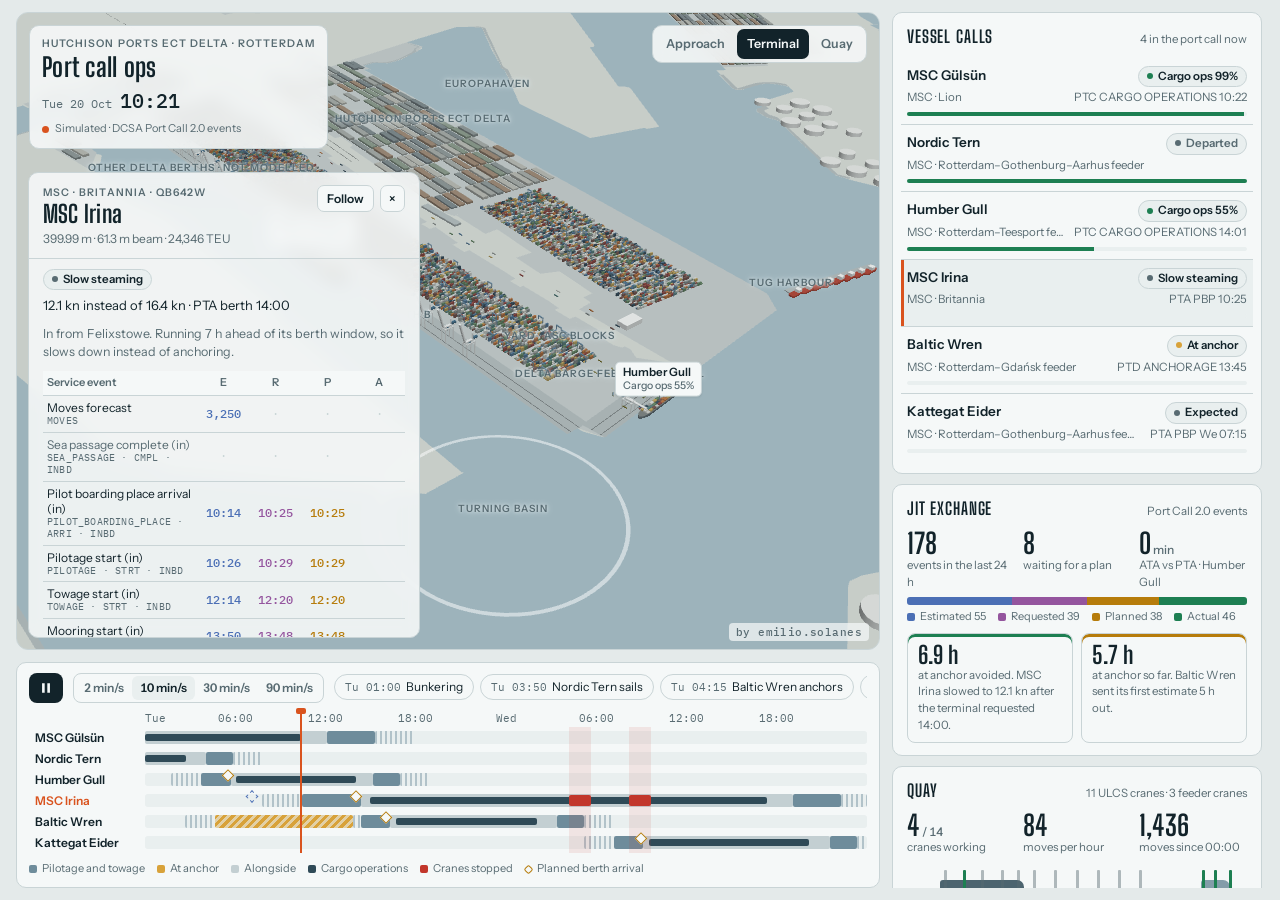
==== index.html @ 38e30b76 "Add built page, README, license and build script" ====
<!doctype html>
<html lang="en">
<head>
<meta charset="utf-8">
<meta name="viewport" content="width=device-width, initial-scale=1, viewport-fit=cover">
<title>ECT Delta Port Calls</title>
<meta name="claude:viewport-fit-sides" content="cover">
<meta name="author" content="Emilio Solanes">
<meta name="description" content="Discrete event simulation of vessel calls at Hutchison Ports ECT Delta, Rotterdam, with every port call service exchanged as DCSA Port Call 2.0 events (Estimated, Requested, Planned, Actual).">
<link rel="preconnect" href="https://fonts.googleapis.com">
<link rel="preconnect" href="https://fonts.gstatic.com" crossorigin>
<link rel="stylesheet" href="https://fonts.googleapis.com/css2?family=Big+Shoulders+Display:wght@600;700&family=IBM+Plex+Mono:wght@400;500;600&family=Instrument+Sans:wght@400;500;600&display=swap">
<style>
/* Layout: full-height ops floor. 3D stage left, live panels right, port call timeline under the stage. Phone: stage, timeline, panels stacked. */
:root {
  --bg: #E4EAEA;
  --panel: #F5F8F8;
  --panel-2: #E9EFEF;
  --ink: #12232A;
  --muted: #586B72;
  --line: #C9D4D6;
  --accent: #D9531E;
  --e: #4B6FB5;
  --r: #94559E;
  --p: #B67C0B;
  --a: #1D7F52;
  --good: #1D7F52;
  --warn: #B67C0B;
  --crit: #C2362B;
  --sky: #D6E1E4;
  --sea: #A7BEC7;
  --sea-deep: #94AEB9;
  --land: #D4DAD5;
  --pave: #C3CBCB;
  --quay: #B2BCBD;
  --crane: #E8ECEC;
  --crane-acc: #46708A;
  --g-naut: #6E8C9B;
  --g-berth: #C3CFD2;
  --g-cargo: #2F4A57;
  --g-anch: #D8A23A;
  --font-display: 'Big Shoulders Display', 'Arial Narrow', 'Roboto Condensed', sans-serif;
  --font-body: 'Instrument Sans', system-ui, -apple-system, 'Segoe UI', sans-serif;
  --font-mono: 'IBM Plex Mono', ui-monospace, 'SFMono-Regular', Menlo, monospace;
}
@media (prefers-color-scheme: dark) {
  :root:not([data-theme="light"]) {
    --bg: #0B1317; --panel: #111C22; --panel-2: #172530; --ink: #DEE8EB; --muted: #8DA1A9; --line: #233540;
    --accent: #FF7A48; --e: #7E9FE2; --r: #C88CD6; --p: #E3AE47; --a: #4CC189; --good: #4CC189; --warn: #E3AE47; --crit: #F2625A;
    --sky: #0E1A20; --sea: #142A34; --sea-deep: #10232C; --land: #1F2D35; --pave: #283841; --quay: #31424B;
    --crane: #A9B4B8; --crane-acc: #5D8BA6; --g-naut: #5F7F8F; --g-berth: #2B3D47; --g-cargo: #A9C3CE; --g-anch: #D8A23A;
    color-scheme: dark;
  }
}
:root[data-theme="dark"] {
  --bg: #0B1317; --panel: #111C22; --panel-2: #172530; --ink: #DEE8EB; --muted: #8DA1A9; --line: #233540;
  --accent: #FF7A48; --e: #7E9FE2; --r: #C88CD6; --p: #E3AE47; --a: #4CC189; --good: #4CC189; --warn: #E3AE47; --crit: #F2625A;
  --sky: #0E1A20; --sea: #142A34; --sea-deep: #10232C; --land: #1F2D35; --pave: #283841; --quay: #31424B;
  --crane: #A9B4B8; --crane-acc: #5D8BA6; --g-naut: #5F7F8F; --g-berth: #2B3D47; --g-cargo: #A9C3CE; --g-anch: #D8A23A;
  color-scheme: dark;
}

* { box-sizing: border-box; }
[hidden] { display: none !important; }
html, body { height: 100%; }
body {
  margin: 0; background: var(--bg); color: var(--ink);
  font-family: var(--font-body); font-size: 14px; line-height: 1.45;
  padding-block: 12px;
  padding-left: max(16px, env(safe-area-inset-left, 0px));
  padding-right: max(16px, env(safe-area-inset-right, 0px));
  -webkit-font-smoothing: antialiased;
}
button { font: inherit; color: inherit; }
:focus-visible { outline: 2px solid var(--accent); outline-offset: 2px; }

#app {
  height: 100%;
  display: grid;
  grid-template-columns: minmax(0, 1fr) 372px;
  grid-template-rows: minmax(0, 1fr) auto;
  gap: 12px;
}
#stage { grid-column: 1; grid-row: 1; position: relative; border-radius: 12px; overflow: hidden; background: var(--sky); min-height: 0; border: 1px solid var(--line); touch-action: none; }
#gl { position: absolute; inset: 0; width: 100%; height: 100%; display: block; }
#labels { position: absolute; inset: 0; pointer-events: none; overflow: hidden; }
#credit { position: absolute; right: 10px; bottom: 8px; z-index: 2; pointer-events: none; font: 500 10.5px/1 var(--font-mono); letter-spacing: .04em; color: var(--muted); background: color-mix(in srgb, var(--panel) 72%, transparent); padding: 4px 7px; border-radius: 4px; }
#side { grid-column: 2; grid-row: 1 / span 2; overflow-y: auto; display: flex; flex-direction: column; gap: 10px; min-height: 0; padding-right: 2px; }
#bottom { grid-column: 1; grid-row: 2; min-width: 0; }

/* ---------- overlays on the stage */
.hud {
  position: absolute; z-index: 3;
  background: color-mix(in srgb, var(--panel) 90%, transparent);
  -webkit-backdrop-filter: blur(8px); backdrop-filter: blur(8px);
  border: 1px solid var(--line); border-radius: 10px;
}
#brand { top: 12px; left: 12px; padding: 10px 12px 10px; max-width: calc(100% - 24px); }
.eyebrow { font-size: 10.5px; letter-spacing: .1em; text-transform: uppercase; color: var(--muted); font-weight: 600; }
#brand h1 { font-family: var(--font-display); font-weight: 700; font-size: 26px; line-height: 1; margin: 3px 0 6px; letter-spacing: .01em; text-wrap: balance; }
#clock { display: flex; align-items: baseline; gap: 8px; font-family: var(--font-mono); font-variant-numeric: tabular-nums; }
#clock .d { font-size: 12px; color: var(--muted); }
#clock .t { font-size: 20px; font-weight: 500; }
.tag { display: inline-flex; align-items: center; gap: 6px; margin-top: 6px; font-size: 11px; color: var(--muted); }
.tag i { width: 7px; height: 7px; border-radius: 50%; background: var(--accent); display: inline-block; }

#views { top: 12px; right: 12px; display: flex; padding: 3px; gap: 2px; }
#views button { border: 0; background: transparent; padding: 6px 10px; border-radius: 7px; font-size: 12.5px; font-weight: 600; cursor: pointer; color: var(--muted); }
#views button[aria-pressed="true"] { background: var(--ink); color: var(--panel); }
#views button:hover:not([aria-pressed="true"]) { color: var(--ink); }

#card { grid-column: 1; grid-row: 1; align-self: end; justify-self: start; position: relative; margin: 0 0 12px 12px; z-index: 4; width: 392px; max-height: calc(100% - 172px); display: flex; flex-direction: column; overflow: hidden; }
#card[hidden] { display: none !important; }
.card-head { padding: 12px 14px 10px; border-bottom: 1px solid var(--line); display: grid; grid-template-columns: 1fr auto; gap: 4px 10px; align-items: start; }
.card-head h2 { font-family: var(--font-display); font-weight: 700; font-size: 24px; line-height: 1; margin: 2px 0 0; letter-spacing: .01em; }
.card-head .sub { grid-column: 1 / -1; font-size: 12px; color: var(--muted); }
.card-head .acts { display: flex; gap: 6px; }
.btn { border: 1px solid var(--line); background: var(--panel); border-radius: 7px; padding: 4px 9px; font-size: 12px; font-weight: 600; cursor: pointer; }
.btn:hover { border-color: var(--muted); }
.btn[aria-pressed="true"] { background: var(--ink); color: var(--panel); border-color: var(--ink); }
.btn.icon { padding: 4px 8px; }
.card-body { overflow-y: auto; padding: 10px 14px 12px; display: flex; flex-direction: column; gap: 10px; }
.status-line { display: flex; flex-wrap: wrap; align-items: center; gap: 6px 8px; font-size: 13px; }
.kv { display: grid; grid-template-columns: auto 1fr; gap: 3px 12px; font-size: 12.5px; }
.kv dt { color: var(--muted); }
.kv dd { margin: 0; font-variant-numeric: tabular-nums; }
.story { font-size: 12.5px; color: var(--muted); margin: 0; }

/* ---------- labels in the scene */
.lbl { position: absolute; left: 0; top: 0; white-space: nowrap; will-change: transform; }
.lbl.vessel { pointer-events: auto; cursor: pointer; background: var(--panel); border: 1px solid var(--line); border-radius: 5px; padding: 2px 7px 3px; font-size: 11.5px; font-weight: 600; line-height: 1.25; box-shadow: 0 1px 2px rgb(0 0 0 / .08); }
.lbl.vessel small { display: block; font-weight: 500; font-size: 10.5px; color: var(--muted); }
.lbl.vessel.sel { border-color: var(--accent); box-shadow: 0 0 0 1px var(--accent); }
.lbl.vessel::after { content: ""; position: absolute; left: 50%; bottom: -5px; width: 1px; height: 5px; background: var(--muted); }
.lbl.place { font-size: 10px; letter-spacing: .1em; text-transform: uppercase; font-weight: 600; color: var(--muted); text-shadow: 0 0 3px var(--sky), 0 0 6px var(--sky); }
.lbl.craft { font-size: 10.5px; font-weight: 600; color: var(--ink); text-shadow: 0 0 3px var(--sky), 0 0 6px var(--sky); }

/* ---------- panels */
.panel { background: var(--panel); border: 1px solid var(--line); border-radius: 10px; padding: 12px 14px; }
.panel > header { display: flex; align-items: baseline; justify-content: space-between; gap: 8px; margin-bottom: 8px; }
.panel h3 { font-family: var(--font-display); font-weight: 700; font-size: 17px; letter-spacing: .05em; text-transform: uppercase; margin: 0; }
.panel header .meta { font-size: 11.5px; color: var(--muted); }
.stats { display: grid; grid-template-columns: repeat(3, minmax(0, 1fr)); gap: 8px; }
.stat .v { font-family: var(--font-display); font-weight: 700; font-size: 28px; line-height: 1; font-variant-numeric: tabular-nums; }
.stat .v small { font-family: var(--font-body); font-size: 12px; font-weight: 500; color: var(--muted); margin-left: 2px; }
.stat .k { font-size: 11.5px; color: var(--muted); }
.mono { font-family: var(--font-mono); font-variant-numeric: tabular-nums; }

.pill { display: inline-flex; align-items: center; gap: 5px; border-radius: 999px; padding: 1px 8px 2px; font-size: 11.5px; font-weight: 600; border: 1px solid var(--line); background: var(--panel-2); white-space: nowrap; }
.pill::before { content: ""; width: 6px; height: 6px; border-radius: 50%; background: var(--muted); }
.pill.naut::before { background: var(--g-naut); }
.pill.cargo::before { background: var(--a); }
.pill.anch::before { background: var(--g-anch); }
.pill.stop { border-color: var(--crit); color: var(--crit); }
.pill.stop::before { background: var(--crit); }
.pill.done { color: var(--muted); }

/* vessels list */
.vlist { display: flex; flex-direction: column; }
.vrow { display: grid; grid-template-columns: minmax(0, 1fr) auto; gap: 2px 10px; padding: 8px 6px; margin: 0 -6px; border-radius: 7px; cursor: pointer; border: 0; background: transparent; text-align: left; width: calc(100% + 12px); }
.vrow + .vrow { border-top: 1px solid var(--line); border-radius: 0; }
.vrow:hover { background: var(--panel-2); }
.vrow.sel { background: var(--panel-2); box-shadow: inset 3px 0 0 var(--accent); }
.vrow .n { font-weight: 600; font-size: 13.5px; }
.vrow .s { font-size: 11.5px; color: var(--muted); grid-column: 1; overflow: hidden; text-overflow: ellipsis; white-space: nowrap; }
.vrow .pill { justify-self: end; }
.vrow .nx { grid-column: 2; justify-self: end; font-size: 11.5px; color: var(--muted); }
.bar { height: 4px; border-radius: 2px; background: var(--panel-2); overflow: hidden; grid-column: 1 / -1; margin-top: 4px; }
.bar > i { display: block; height: 100%; background: var(--a); }

/* quay strip */
.quay { position: relative; height: 54px; margin: 10px 0 4px; }
.quay .wall { position: absolute; left: 0; right: 0; top: 30px; height: 2px; background: var(--muted); opacity: .5; }
.quay .zone { position: absolute; top: 34px; font-size: 10px; color: var(--muted); letter-spacing: .06em; text-transform: uppercase; white-space: nowrap; overflow: hidden; }
.quay .ship { position: absolute; top: 14px; height: 14px; border-radius: 3px 7px 7px 3px; background: var(--g-cargo); opacity: .85; }
.quay .ship.feeder { background: var(--g-naut); }
.quay .cr { position: absolute; top: 4px; width: 3px; height: 26px; border-radius: 1px; background: var(--muted); opacity: .45; transform: translateX(-1px); }
.quay .cr.work { background: var(--a); opacity: 1; }
.quay .cr.stop { background: var(--crit); opacity: 1; }
.quay .cr.comm { background: repeating-linear-gradient(var(--muted) 0 3px, transparent 3px 6px); opacity: .6; }
.spark { display: flex; align-items: flex-end; gap: 2px; height: 34px; margin-top: 6px; }
.spark i { flex: 1; background: var(--g-naut); border-radius: 1px; min-height: 1px; opacity: .55; }
.spark i.now { background: var(--accent); opacity: 1; }
.legend { display: flex; flex-wrap: wrap; gap: 4px 12px; font-size: 11px; color: var(--muted); }
.legend span { display: inline-flex; align-items: center; gap: 5px; }
.legend i { width: 8px; height: 8px; border-radius: 2px; display: inline-block; }

/* nautical */
.cells { display: flex; gap: 4px; }
.cells i { flex: 1; height: 10px; border-radius: 2px; background: var(--panel-2); border: 1px solid var(--line); }
.cells i.busy { background: var(--g-naut); border-color: var(--g-naut); }
.cells i.tow { background: var(--ink); border-color: var(--ink); }
.rows { display: flex; flex-direction: column; gap: 6px; font-size: 12.5px; }
.rows > div { display: grid; grid-template-columns: 112px minmax(0, 1fr); gap: 8px; align-items: center; }
.rows .k { color: var(--muted); }

/* ERPA */
.cls { display: inline-grid; place-items: center; min-width: 18px; height: 18px; padding: 0 3px; border-radius: 4px; font: 600 11px/1 var(--font-mono); color: var(--panel); background: var(--muted); }
.cls.EST { background: var(--e); } .cls.REQ { background: var(--r); } .cls.PLN { background: var(--p); } .cls.ACT { background: var(--a); }
.erpa-bar { display: flex; height: 8px; border-radius: 3px; overflow: hidden; margin: 6px 0 4px; background: var(--panel-2); }
.erpa-bar i { display: block; height: 100%; }
.outcomes { display: grid; grid-template-columns: 1fr 1fr; gap: 8px; margin-top: 8px; }
.outcome { border: 1px solid var(--line); border-radius: 8px; padding: 8px 10px; }
.outcome .v { font-family: var(--font-display); font-weight: 700; font-size: 24px; line-height: 1.05; }
.outcome .k { font-size: 11.5px; color: var(--muted); }
.outcome.good { box-shadow: inset 0 3px 0 var(--good); }
.outcome.warn { box-shadow: inset 0 3px 0 var(--warn); }

table.erpa { width: 100%; border-collapse: collapse; font-size: 12px; table-layout: fixed; }
table.erpa th { font-weight: 600; font-size: 11px; text-align: left; color: var(--muted); padding: 4px 4px; border-bottom: 1px solid var(--line); position: sticky; top: 0; background: var(--panel); }
table.erpa th.c { text-align: center; width: 52px; }
table.erpa td { padding: 4px 4px; border-bottom: 1px solid var(--line); vertical-align: middle; }
table.erpa td.c { text-align: center; font-family: var(--font-mono); font-variant-numeric: tabular-nums; font-size: 11.5px; white-space: nowrap; }
table.erpa td.c.na { color: var(--line); }
table.erpa td.c b { font-weight: 500; }
table.erpa td.c .dy { display: block; font-size: 9.5px; line-height: 1; color: var(--muted); font-family: var(--font-body); }
table.erpa td.c sup { font-size: 9px; color: var(--muted); margin-left: 1px; }
table.erpa td.c.EST b { color: var(--e); } table.erpa td.c.REQ b { color: var(--r); } table.erpa td.c.PLN b { color: var(--p); } table.erpa td.c.ACT b { color: var(--a); font-weight: 600; }
table.erpa td.c.fresh { background: color-mix(in srgb, var(--accent) 14%, transparent); }
table.erpa tr.row { cursor: pointer; }
table.erpa tr.row:hover td { background: var(--panel-2); }
table.erpa tr.row.open td { background: var(--panel-2); }
table.erpa td.svc { font-size: 12px; line-height: 1.25; }
table.erpa td.svc .code { display: block; overflow-wrap: anywhere; font-family: var(--font-mono); font-size: 10px; color: var(--muted); letter-spacing: .02em; }
table.erpa tr.future td { color: var(--muted); }
table.erpa tr.hist td { padding: 0 4px 8px; background: var(--panel-2); }
.hist-list { display: flex; flex-direction: column; gap: 2px; font-size: 11.5px; }
.hist-list button { display: grid; grid-template-columns: 22px 92px 1fr; gap: 6px; align-items: center; text-align: left; border: 0; background: transparent; padding: 3px 2px; border-radius: 4px; cursor: pointer; }
.hist-list button:hover { background: var(--panel); }
.hist-list .who { color: var(--muted); overflow: hidden; text-overflow: ellipsis; white-space: nowrap; }

/* feed */
.feed { display: flex; flex-direction: column; max-height: 360px; overflow-y: auto; margin: 0 -6px; }
.feed button { display: grid; grid-template-columns: 22px minmax(0, 1fr) auto; gap: 2px 8px; align-items: center; padding: 6px; border: 0; background: transparent; text-align: left; cursor: pointer; border-radius: 6px; }
.feed button:hover { background: var(--panel-2); }
.feed button.new { background: color-mix(in srgb, var(--accent) 9%, transparent); }
.feed .c1 { font-size: 12.5px; font-weight: 600; overflow: hidden; text-overflow: ellipsis; white-space: nowrap; }
.feed .c1 span { font-family: var(--font-mono); font-weight: 500; font-size: 11.5px; letter-spacing: .01em; }
.feed .c2 { grid-column: 2 / 4; font-size: 11.5px; color: var(--muted); overflow: hidden; text-overflow: ellipsis; white-space: nowrap; }
.feed .val { font-family: var(--font-mono); font-size: 12px; font-variant-numeric: tabular-nums; }

/* alerts */
.alerts { display: flex; flex-direction: column; gap: 6px; }
.alert { border-left: 3px solid var(--muted); padding: 4px 0 4px 10px; font-size: 12.5px; }
.alert.crit { border-color: var(--crit); } .alert.warn { border-color: var(--warn); } .alert.good { border-color: var(--good); }
.alert .h { display: flex; justify-content: space-between; gap: 8px; font-weight: 600; }
.alert .h span { font-family: var(--font-mono); font-weight: 400; font-size: 11.5px; color: var(--muted); white-space: nowrap; }
.alert p { margin: 1px 0 0; color: var(--muted); font-size: 12px; }
.alert.active .h::after { content: "Active"; font-size: 10.5px; font-weight: 700; letter-spacing: .06em; text-transform: uppercase; color: var(--crit); margin-left: auto; }

details.about summary { cursor: pointer; font-family: var(--font-display); font-weight: 700; font-size: 17px; letter-spacing: .05em; text-transform: uppercase; list-style: none; display: flex; justify-content: space-between; }
details.about summary::-webkit-details-marker { display: none; }
details.about summary::after { content: "+"; font-family: var(--font-mono); color: var(--muted); }
details.about[open] summary::after { content: "–"; }
details.about p, details.about li { font-size: 12.5px; color: var(--muted); }
details.about ul { padding-left: 18px; margin: 6px 0; }
details.about a { color: var(--ink); }

/* ---------- timeline */
#bottom .panel { padding: 10px 12px 10px; }
.controls { display: flex; flex-wrap: wrap; align-items: center; gap: 8px 10px; margin-bottom: 8px; }
#play { width: 34px; height: 30px; border-radius: 8px; border: 0; background: var(--ink); color: var(--panel); cursor: pointer; display: grid; place-items: center; }
#play svg { width: 14px; height: 14px; fill: currentColor; }
.speed { display: flex; border: 1px solid var(--line); border-radius: 8px; padding: 2px; }
.speed button { border: 0; background: transparent; padding: 3px 8px; font-size: 12px; font-weight: 600; border-radius: 6px; cursor: pointer; color: var(--muted); font-variant-numeric: tabular-nums; }
.speed button[aria-pressed="true"] { background: var(--panel-2); color: var(--ink); }
.moments { display: flex; gap: 6px; overflow-x: auto; flex: 1 1 260px; min-width: 0; scrollbar-width: thin; padding-bottom: 2px; }
.moments button { flex: none; border: 1px solid var(--line); background: var(--panel); border-radius: 999px; padding: 3px 10px; font-size: 12px; cursor: pointer; white-space: nowrap; }
.moments button:hover { border-color: var(--muted); }
.moments button span { font-family: var(--font-mono); color: var(--muted); margin-right: 5px; font-size: 11px; }

.gantt { position: relative; user-select: none; -webkit-user-select: none; }
.g-axis, .g-row { display: grid; grid-template-columns: 116px minmax(0, 1fr); align-items: center; }
.g-axis { height: 16px; font-size: 10.5px; color: var(--muted); font-family: var(--font-mono); }
.g-axis .ticks { position: relative; height: 100%; }
.g-axis .ticks span { position: absolute; transform: translateX(-50%); top: 0; white-space: nowrap; }
.g-axis .ticks span:first-child { transform: none; }
.g-row { height: 21px; }
.g-name { font-size: 12px; font-weight: 600; overflow: hidden; text-overflow: ellipsis; white-space: nowrap; padding-right: 8px; cursor: pointer; border: 0; background: transparent; text-align: left; }
.g-name.sel { color: var(--accent); }
.g-track { position: relative; height: 13px; background: var(--panel-2); border-radius: 3px; cursor: pointer; }
.seg { position: absolute; top: 0; bottom: 0; border-radius: 2px; }
.seg.sea { background: repeating-linear-gradient(90deg, var(--g-naut) 0 2px, transparent 2px 5px); opacity: .45; }
.seg.naut { background: var(--g-naut); }
.seg.anch { background: repeating-linear-gradient(135deg, var(--g-anch) 0 3px, color-mix(in srgb, var(--g-anch) 40%, transparent) 3px 6px); }
.seg.berth { background: var(--g-berth); }
.seg.cargo { background: var(--g-cargo); top: 3px; bottom: 3px; }
.seg.stop { background: var(--crit); top: 1px; bottom: 1px; }
.mark { position: absolute; top: -2px; width: 9px; height: 9px; transform: translateX(-50%) rotate(45deg); border: 1.5px solid var(--p); background: var(--panel); z-index: 2; }
.mark.etau { border-color: var(--e); border-style: dashed; background: transparent; }
.g-ph { position: absolute; top: 0; bottom: 0; width: 2px; background: var(--accent); transform: translateX(-1px); pointer-events: none; z-index: 3; }
.g-ph::before { content: ""; position: absolute; top: -3px; left: -4px; width: 10px; height: 6px; background: var(--accent); border-radius: 2px; }
.g-area { position: absolute; top: 0; bottom: 0; right: 0; pointer-events: none; }
.g-dis { position: absolute; top: 16px; bottom: 0; background: color-mix(in srgb, var(--crit) 10%, transparent); pointer-events: none; }

/* ---------- JSON drawer */
#json { position: fixed; z-index: 20; right: max(16px, env(safe-area-inset-right, 0px)); top: calc(16px + env(safe-area-inset-top, 0px)); bottom: calc(16px + env(safe-area-inset-bottom, 0px)); width: min(520px, calc(100% - 32px)); display: flex; flex-direction: column; background: var(--panel); border: 1px solid var(--line); border-radius: 12px; box-shadow: 0 12px 40px rgb(0 0 0 / .25); }
#json header { padding: 12px 14px; border-bottom: 1px solid var(--line); display: grid; grid-template-columns: 1fr auto; gap: 4px 10px; }
#json header h3 { margin: 0; font-family: var(--font-display); font-size: 22px; line-height: 1; letter-spacing: .02em; }
#json header .sub { grid-column: 1 / -1; font-size: 12px; color: var(--muted); }
#json .req { font-family: var(--font-mono); font-size: 11.5px; padding: 8px 14px; border-bottom: 1px solid var(--line); color: var(--muted); white-space: pre-wrap; word-break: break-word; }
#json pre { margin: 0; padding: 12px 14px; overflow: auto; font-family: var(--font-mono); font-size: 11.5px; line-height: 1.5; flex: 1; min-height: 0; }
#json pre .k { color: var(--e); } #json pre .s { color: var(--a); } #json pre .n { color: var(--p); } #json pre .b { color: var(--r); }

/* ---------- phone */
@media (max-width: 899px) {
  html, body { height: auto; }
  #app { display: flex; flex-direction: column; height: auto; }
  #stage { height: 60vh; min-height: 360px; max-height: 640px; }
  #side { overflow: visible; padding-right: 0; }
  #brand h1 { font-size: 21px; }
  #brand .tag { display: none; }
  #clock .t { font-size: 17px; }
  #views { top: auto; bottom: 12px; right: 12px; }
  #credit { top: 12px; right: 12px; bottom: auto; }
  #card { margin: 0; width: auto; max-height: none; align-self: auto; justify-self: auto; }
  #card .card-body { max-height: 440px; }
  .g-axis .ticks span.minor { display: none; }
  .g-axis, .g-row { grid-template-columns: 88px minmax(0, 1fr); }
  .g-name { font-size: 11px; }
}
@media (max-width: 420px) {
  #brand .eyebrow { display: none; }
}
@media (prefers-reduced-motion: reduce) {
  * { scroll-behavior: auto !important; }
}

</style>
</head>
<body>
<div id="app">
  <section id="stage" aria-label="3D view of the port">
    <canvas id="gl"></canvas>
    <div id="labels"></div>
    <div id="credit">by emilio.solanes</div>

    <div id="brand" class="hud">
      <div class="eyebrow">Hutchison Ports ECT Delta · Rotterdam</div>
      <h1>Port call ops</h1>
      <div id="clock"><span class="d" id="clock-d">Tue 20 Oct</span><span class="t" id="clock-t">10:20</span></div>
      <div class="tag"><i></i>Simulated · DCSA Port Call 2.0 events</div>
    </div>

    <div id="views" class="hud" role="group" aria-label="Camera view">
      <button type="button" data-view="approach" aria-pressed="false">Approach</button>
      <button type="button" data-view="terminal" aria-pressed="true">Terminal</button>
      <button type="button" data-view="quay" aria-pressed="false">Quay</button>
    </div>
  </section>

  <div id="card" class="hud" hidden aria-live="polite"></div>

  <section id="bottom" aria-label="Timeline">
    <div class="panel">
      <div class="controls">
        <button id="play" type="button" aria-label="Pause"></button>
        <div class="speed" role="group" aria-label="Simulation speed">
          <button type="button" data-speed="2" aria-pressed="false">2 min/s</button>
          <button type="button" data-speed="10" aria-pressed="true">10 min/s</button>
          <button type="button" data-speed="30" aria-pressed="false">30 min/s</button>
          <button type="button" data-speed="90" aria-pressed="false">90 min/s</button>
        </div>
        <div class="moments" id="moments" aria-label="Key moments"></div>
      </div>
      <div class="gantt" id="gantt"></div>
      <div class="legend" style="margin-top:8px">
        <span><i style="background:var(--g-naut)"></i>Pilotage and towage</span>
        <span><i style="background:var(--g-anch)"></i>At anchor</span>
        <span><i style="background:var(--g-berth)"></i>Alongside</span>
        <span><i style="background:var(--g-cargo)"></i>Cargo operations</span>
        <span><i style="background:var(--crit)"></i>Cranes stopped</span>
        <span><i style="border:1.5px solid var(--p);transform:rotate(45deg);width:7px;height:7px"></i>Planned berth arrival</span>
      </div>
    </div>
  </section>

  <aside id="side" aria-label="Live panels">
    <div class="panel" id="p-vessels">
      <header><h3>Vessel calls</h3><span class="meta" id="v-meta"></span></header>
      <div class="vlist" id="vlist"></div>
    </div>

    <div class="panel" id="p-jit">
      <header><h3>JIT exchange</h3><span class="meta">Port Call 2.0 events</span></header>
      <div class="stats">
        <div class="stat"><div class="v" id="j-sent">0</div><div class="k">events in the last 24 h</div></div>
        <div class="stat"><div class="v" id="j-open">0</div><div class="k">waiting for a plan</div></div>
        <div class="stat"><div class="v" id="j-acc">0<small>min</small></div><div class="k" id="j-acc-k">last ATA vs PTA</div></div>
      </div>
      <div class="erpa-bar" id="j-bar"></div>
      <div class="legend" id="j-legend"></div>
      <div class="outcomes" id="j-out"></div>
    </div>

    <div class="panel" id="p-quay">
      <header><h3>Quay</h3><span class="meta" id="q-meta"></span></header>
      <div class="stats">
        <div class="stat"><div class="v" id="q-cranes">0</div><div class="k">cranes working</div></div>
        <div class="stat"><div class="v" id="q-rate">0</div><div class="k">moves per hour</div></div>
        <div class="stat"><div class="v" id="q-moves">0</div><div class="k">moves since 00:00</div></div>
      </div>
      <div class="quay" id="q-strip" aria-hidden="true"></div>
      <div class="spark" id="q-spark" aria-label="Moves per hour, last 24 hours"></div>
      <div class="legend" style="margin-top:4px"><span>Moves per hour, last 24 h</span></div>
    </div>

    <div class="panel" id="p-naut">
      <header><h3>Nautical services</h3><span class="meta">Pilots · tugs · linesmen</span></header>
      <div class="rows" id="n-rows"></div>
    </div>

    <div class="panel" id="p-people">
      <header><h3>People on the job</h3><span class="meta" id="pp-meta"></span></header>
      <div class="rows" id="pp-rows"></div>
    </div>

    <div class="panel" id="p-alerts">
      <header><h3>Alerts</h3><span class="meta">Latest first</span></header>
      <div class="alerts" id="alerts"></div>
    </div>

    <div class="panel" id="p-feed">
      <header><h3>Event stream</h3><span class="meta">Tap an event for its payload</span></header>
      <div class="feed" id="feed"></div>
    </div>

    <div class="panel">
      <details class="about">
        <summary>About this model</summary>
        <p>Personal project by emilio.solanes. Not affiliated with or endorsed by the companies mentioned.</p>
        <p>A discrete event simulation of 48 hours at Hutchison Ports ECT Delta on Maasvlakte I. Vessels, pilots, the pilot helicopter, tugs, mooring crews, quay cranes, AGVs and stacking cranes share one event engine. The engine runs once per disruption, so every revised estimate comes from the same model as the actuals.</p>
        <ul>
          <li>Service codes, event types (ARRI, DEPA, STRT, CMPL), phases (INBD, ALGS, OUTB) and classifiers (EST, REQ, PLN, ACT) follow DCSA Port Call 2.0. Senders and receivers follow its use cases.</li>
          <li>MSC Gülsün and MSC Irina are real MSC vessels; Lion and Britannia are MSC services that call Rotterdam. Their particulars are public. Which terminal and berth they use, schedules, voyages, moves and all timestamps are simulated.</li>
          <li>Feeders Nordic Tern, Humber Gull, Baltic Wren and Kattegat Eider are fictional.</li>
          <li>The map is drawn from OpenStreetMap: in through the Maasmond, down the Beerkanaal, swing in the turning basin and astern into the Amazonehaven. The view is rotated so the quay runs across the screen, and offshore distances along the Maasgeul are compressed. Deep-draught vessels take the pilot by helicopter before the Eurogeul; others board at Maascenter.</li>
          <li>ECT Delta as Hutchison Ports publishes it: 272 ha and 4.0 km of quay on the Europahaven and Amazonehaven, 16.65 m water depth, separate feeder and barge facilities, two rail terminals. The stacking crane blocks are drawn where OpenStreetMap maps their rails.</li>
          <li>The ULCS quay on the Amazonehaven gets 11 remote-operated cranes: 8 delivered in 2014 and 2015 and 3 in 2025. Crane count per quay, 23 gross moves per hour, 6 AGVs per crane and the 3 cranes at the Delta Barge Feeder Terminal are assumptions. The western end of the quay is shown but not modelled.</li>
          <li>ATA berth is first line ashore. All fast follows when mooring completes.</li>
          <li>Scope: one terminal. The rest of the port is not modelled, so there is no competition from other terminals' calls for pilots, tugs, linesmen or the fairway. The Port of Rotterdam handled 27,384 seagoing calls in 2025.</li>
          <li>Not modelled: SHORE_POWER, SAFETY, ANCHORAGE_OPERATIONS, shifting between berths, cancel, omit and decline.</li>
        </ul>
        <p>Map data &copy; <a href="https://www.openstreetmap.org/copyright" target="_blank" rel="noopener">OpenStreetMap contributors</a>, ODbL.</p>
        <p>Sources: <a href="https://reference.dcsa.org/content/standards/releases/port-call/v2-0-0/port-call-v2-0-0-use-cases" target="_blank" rel="noopener">DCSA Port Call 2.0 use cases</a>, <a href="https://app.swaggerhub.com/apis/dcsaorg/DCSA_PORT_CALL/2.0.0" target="_blank" rel="noopener">Port Call 2.0 API</a>, <a href="https://www.ect.nl/en/terminals/hutchison-ports-ect-delta" target="_blank" rel="noopener">Hutchison Ports ECT Delta</a>, <a href="https://www.marinelink.com/news/terminal-receives393089" target="_blank" rel="noopener">ECT Delta cranes 2014 and 2015</a>, <a href="https://myterminal.ect.nl/news/three-new-quay-cranes-ect-delta-terminal" target="_blank" rel="noopener">ECT Delta cranes 2025</a>, <a href="https://binnenvaartkrant.nl/hutchison-helpt-msc-aan-eigen-terminal-in-rotterdam" target="_blank" rel="noopener">MSC at ECT Delta</a>, <a href="https://www.msc.com/en/newsroom/customer-advisories/2025/october/port-rotation-changes-trade-far-east-nwc" target="_blank" rel="noopener">MSC Lion and Britannia rotations</a>, <a href="https://en.wikipedia.org/wiki/G%C3%BCls%C3%BCn-class_container_ship" target="_blank" rel="noopener">MSC Gülsün</a>, <a href="https://www.themeditelegraph.com/en/shipping/shipowners/2023/03/14/news/msc_shatters_records_with_delivery_of_24346_teu_msc_irina-12693791/" target="_blank" rel="noopener">MSC Irina</a>, <a href="https://en.wikipedia.org/wiki/Maascenter" target="_blank" rel="noopener">Maascenter</a>, <a href="https://ship.energy/policy/ports/port-of-rotterdam-records-dip-in-seagoing-vessel-calls-in-2025/" target="_blank" rel="noopener">Rotterdam calls in 2025</a>.</p>
      </details>
    </div>
  </aside>
</div>

<div id="json" hidden role="dialog" aria-modal="false" aria-labelledby="json-title">
  <header>
    <h3 id="json-title">Event</h3>
    <div style="display:flex;gap:6px"><button class="btn" type="button" id="json-copy">Copy</button><button class="btn" type="button" id="json-close" aria-label="Close">Close</button></div>
    <div class="sub" id="json-sub"></div>
  </header>
  <div class="req" id="json-req"></div>
  <pre id="json-pre"></pre>
</div>

<script>
/**
 * @license
 * Copyright 2010-2021 Three.js Authors
 * SPDX-License-Identifier: MIT
 */
!function(t,e){"object"==typeof exports&&"undefined"!=typeof module?e(exports):"function"==typeof define&&define.amd?define(["exports"],e):e((t="undefined"!=typeof globalThis?globalThis:t||self).THREE={})}(this,(function(t){"use strict";const e="128",n=100,i=300,r=301,s=302,a=303,o=304,l=306,c=307,h=1e3,u=1001,d=1002,p=1003,m=1004,f=1005,g=1006,v=1007,y=1008,x=1009,_=1012,w=1014,b=1015,M=1016,S=1020,T=1022,E=1023,A=1026,L=1027,R=33776,C=33777,P=33778,D=33779,I=35840,N=35841,B=35842,z=35843,F=37492,O=37496,H=2300,G=2301,U=2302,k=2400,V=2401,W=2402,j=2500,q=2501,X=3e3,Y=3001,Z=3007,J=3002,Q=3004,K=3005,$=3006,tt=7680,et=35044,nt=35048,it="300 es";class rt{addEventListener(t,e){void 0===this._listeners&&(this._listeners={});const n=this._listeners;void 0===n[t]&&(n[t]=[]),-1===n[t].indexOf(e)&&n[t].push(e)}hasEventListener(t,e){if(void 0===this._listeners)return!1;const n=this._listeners;return void 0!==n[t]&&-1!==n[t].indexOf(e)}removeEventListener(t,e){if(void 0===this._listeners)return;const n=this._listeners[t];if(void 0!==n){const t=n.indexOf(e);-1!==t&&n.splice(t,1)}}dispatchEvent(t){if(void 0===this._listeners)return;const e=this._listeners[t.type];if(void 0!==e){t.target=this;const n=e.slice(0);for(let e=0,i=n.length;e<i;e++)n[e].call(this,t);t.target=null}}}const st=[];for(let t=0;t<256;t++)st[t]=(t<16?"0":"")+t.toString(16);let at=1234567;const ot=Math.PI/180,lt=180/Math.PI;function ct(){const t=4294967295*Math.random()|0,e=4294967295*Math.random()|0,n=4294967295*Math.random()|0,i=4294967295*Math.random()|0;return(st[255&t]+st[t>>8&255]+st[t>>16&255]+st[t>>24&255]+"-"+st[255&e]+st[e>>8&255]+"-"+st[e>>16&15|64]+st[e>>24&255]+"-"+st[63&n|128]+st[n>>8&255]+"-"+st[n>>16&255]+st[n>>24&255]+st[255&i]+st[i>>8&255]+st[i>>16&255]+st[i>>24&255]).toUpperCase()}function ht(t,e,n){return Math.max(e,Math.min(n,t))}function ut(t,e){return(t%e+e)%e}function dt(t,e,n){return(1-n)*t+n*e}function pt(t){return 0==(t&t-1)&&0!==t}function mt(t){return Math.pow(2,Math.ceil(Math.log(t)/Math.LN2))}function ft(t){return Math.pow(2,Math.floor(Math.log(t)/Math.LN2))}var gt=Object.freeze({__proto__:null,DEG2RAD:ot,RAD2DEG:lt,generateUUID:ct,clamp:ht,euclideanModulo:ut,mapLinear:function(t,e,n,i,r){return i+(t-e)*(r-i)/(n-e)},inverseLerp:function(t,e,n){return t!==e?(n-t)/(e-t):0},lerp:dt,damp:function(t,e,n,i){return dt(t,e,1-Math.exp(-n*i))},pingpong:function(t,e=1){return e-Math.abs(ut(t,2*e)-e)},smoothstep:function(t,e,n){return t<=e?0:t>=n?1:(t=(t-e)/(n-e))*t*(3-2*t)},smootherstep:function(t,e,n){return t<=e?0:t>=n?1:(t=(t-e)/(n-e))*t*t*(t*(6*t-15)+10)},randInt:function(t,e){return t+Math.floor(Math.random()*(e-t+1))},randFloat:function(t,e){return t+Math.random()*(e-t)},randFloatSpread:function(t){return t*(.5-Math.random())},seededRandom:function(t){return void 0!==t&&(at=t%2147483647),at=16807*at%2147483647,(at-1)/2147483646},degToRad:function(t){return t*ot},radToDeg:function(t){return t*lt},isPowerOfTwo:pt,ceilPowerOfTwo:mt,floorPowerOfTwo:ft,setQuaternionFromProperEuler:function(t,e,n,i,r){const s=Math.cos,a=Math.sin,o=s(n/2),l=a(n/2),c=s((e+i)/2),h=a((e+i)/2),u=s((e-i)/2),d=a((e-i)/2),p=s((i-e)/2),m=a((i-e)/2);switch(r){case"XYX":t.set(o*h,l*u,l*d,o*c);break;case"YZY":t.set(l*d,o*h,l*u,o*c);break;case"ZXZ":t.set(l*u,l*d,o*h,o*c);break;case"XZX":t.set(o*h,l*m,l*p,o*c);break;case"YXY":t.set(l*p,o*h,l*m,o*c);break;case"ZYZ":t.set(l*m,l*p,o*h,o*c);break;default:console.warn("THREE.MathUtils: .setQuaternionFromProperEuler() encountered an unknown order: "+r)}}});class vt{constructor(t=0,e=0){this.x=t,this.y=e}get width(){return this.x}set width(t){this.x=t}get height(){return this.y}set height(t){this.y=t}set(t,e){return this.x=t,this.y=e,this}setScalar(t){return this.x=t,this.y=t,this}setX(t){return this.x=t,this}setY(t){return this.y=t,this}setComponent(t,e){switch(t){case 0:this.x=e;break;case 1:this.y=e;break;default:throw new Error("index is out of range: "+t)}return this}getComponent(t){switch(t){case 0:return this.x;case 1:return this.y;default:throw new Error("index is out of range: "+t)}}clone(){return new this.constructor(this.x,this.y)}copy(t){return this.x=t.x,this.y=t.y,this}add(t,e){return void 0!==e?(console.warn("THREE.Vector2: .add() now only accepts one argument. Use .addVectors( a, b ) instead."),this.addVectors(t,e)):(this.x+=t.x,this.y+=t.y,this)}addScalar(t){return this.x+=t,this.y+=t,this}addVectors(t,e){return this.x=t.x+e.x,this.y=t.y+e.y,this}addScaledVector(t,e){return this.x+=t.x*e,this.y+=t.y*e,this}sub(t,e){return void 0!==e?(console.warn("THREE.Vector2: .sub() now only accepts one argument. Use .subVectors( a, b ) instead."),this.subVectors(t,e)):(this.x-=t.x,this.y-=t.y,this)}subScalar(t){return this.x-=t,this.y-=t,this}subVectors(t,e){return this.x=t.x-e.x,this.y=t.y-e.y,this}multiply(t){return this.x*=t.x,this.y*=t.y,this}multiplyScalar(t){return this.x*=t,this.y*=t,this}divide(t){return this.x/=t.x,this.y/=t.y,this}divideScalar(t){return this.multiplyScalar(1/t)}applyMatrix3(t){const e=this.x,n=this.y,i=t.elements;return this.x=i[0]*e+i[3]*n+i[6],this.y=i[1]*e+i[4]*n+i[7],this}min(t){return this.x=Math.min(this.x,t.x),this.y=Math.min(this.y,t.y),this}max(t){return this.x=Math.max(this.x,t.x),this.y=Math.max(this.y,t.y),this}clamp(t,e){return this.x=Math.max(t.x,Math.min(e.x,this.x)),this.y=Math.max(t.y,Math.min(e.y,this.y)),this}clampScalar(t,e){return this.x=Math.max(t,Math.min(e,this.x)),this.y=Math.max(t,Math.min(e,this.y)),this}clampLength(t,e){const n=this.length();return this.divideScalar(n||1).multiplyScalar(Math.max(t,Math.min(e,n)))}floor(){return this.x=Math.floor(this.x),this.y=Math.floor(this.y),this}ceil(){return this.x=Math.ceil(this.x),this.y=Math.ceil(this.y),this}round(){return this.x=Math.round(this.x),this.y=Math.round(this.y),this}roundToZero(){return this.x=this.x<0?Math.ceil(this.x):Math.floor(this.x),this.y=this.y<0?Math.ceil(this.y):Math.floor(this.y),this}negate(){return this.x=-this.x,this.y=-this.y,this}dot(t){return this.x*t.x+this.y*t.y}cross(t){return this.x*t.y-this.y*t.x}lengthSq(){return this.x*this.x+this.y*this.y}length(){return Math.sqrt(this.x*this.x+this.y*this.y)}manhattanLength(){return Math.abs(this.x)+Math.abs(this.y)}normalize(){return this.divideScalar(this.length()||1)}angle(){return Math.atan2(-this.y,-this.x)+Math.PI}distanceTo(t){return Math.sqrt(this.distanceToSquared(t))}distanceToSquared(t){const e=this.x-t.x,n=this.y-t.y;return e*e+n*n}manhattanDistanceTo(t){return Math.abs(this.x-t.x)+Math.abs(this.y-t.y)}setLength(t){return this.normalize().multiplyScalar(t)}lerp(t,e){return this.x+=(t.x-this.x)*e,this.y+=(t.y-this.y)*e,this}lerpVectors(t,e,n){return this.x=t.x+(e.x-t.x)*n,this.y=t.y+(e.y-t.y)*n,this}equals(t){return t.x===this.x&&t.y===this.y}fromArray(t,e=0){return this.x=t[e],this.y=t[e+1],this}toArray(t=[],e=0){return t[e]=this.x,t[e+1]=this.y,t}fromBufferAttribute(t,e,n){return void 0!==n&&console.warn("THREE.Vector2: offset has been removed from .fromBufferAttribute()."),this.x=t.getX(e),this.y=t.getY(e),this}rotateAround(t,e){const n=Math.cos(e),i=Math.sin(e),r=this.x-t.x,s=this.y-t.y;return this.x=r*n-s*i+t.x,this.y=r*i+s*n+t.y,this}random(){return this.x=Math.random(),this.y=Math.random(),this}}vt.prototype.isVector2=!0;class yt{constructor(){this.elements=[1,0,0,0,1,0,0,0,1],arguments.length>0&&console.error("THREE.Matrix3: the constructor no longer reads arguments. use .set() instead.")}set(t,e,n,i,r,s,a,o,l){const c=this.elements;return c[0]=t,c[1]=i,c[2]=a,c[3]=e,c[4]=r,c[5]=o,c[6]=n,c[7]=s,c[8]=l,this}identity(){return this.set(1,0,0,0,1,0,0,0,1),this}copy(t){const e=this.elements,n=t.elements;return e[0]=n[0],e[1]=n[1],e[2]=n[2],e[3]=n[3],e[4]=n[4],e[5]=n[5],e[6]=n[6],e[7]=n[7],e[8]=n[8],this}extractBasis(t,e,n){return t.setFromMatrix3Column(this,0),e.setFromMatrix3Column(this,1),n.setFromMatrix3Column(this,2),this}setFromMatrix4(t){const e=t.elements;return this.set(e[0],e[4],e[8],e[1],e[5],e[9],e[2],e[6],e[10]),this}multiply(t){return this.multiplyMatrices(this,t)}premultiply(t){return this.multiplyMatrices(t,this)}multiplyMatrices(t,e){const n=t.elements,i=e.elements,r=this.elements,s=n[0],a=n[3],o=n[6],l=n[1],c=n[4],h=n[7],u=n[2],d=n[5],p=n[8],m=i[0],f=i[3],g=i[6],v=i[1],y=i[4],x=i[7],_=i[2],w=i[5],b=i[8];return r[0]=s*m+a*v+o*_,r[3]=s*f+a*y+o*w,r[6]=s*g+a*x+o*b,r[1]=l*m+c*v+h*_,r[4]=l*f+c*y+h*w,r[7]=l*g+c*x+h*b,r[2]=u*m+d*v+p*_,r[5]=u*f+d*y+p*w,r[8]=u*g+d*x+p*b,this}multiplyScalar(t){const e=this.elements;return e[0]*=t,e[3]*=t,e[6]*=t,e[1]*=t,e[4]*=t,e[7]*=t,e[2]*=t,e[5]*=t,e[8]*=t,this}determinant(){const t=this.elements,e=t[0],n=t[1],i=t[2],r=t[3],s=t[4],a=t[5],o=t[6],l=t[7],c=t[8];return e*s*c-e*a*l-n*r*c+n*a*o+i*r*l-i*s*o}invert(){const t=this.elements,e=t[0],n=t[1],i=t[2],r=t[3],s=t[4],a=t[5],o=t[6],l=t[7],c=t[8],h=c*s-a*l,u=a*o-c*r,d=l*r-s*o,p=e*h+n*u+i*d;if(0===p)return this.set(0,0,0,0,0,0,0,0,0);const m=1/p;return t[0]=h*m,t[1]=(i*l-c*n)*m,t[2]=(a*n-i*s)*m,t[3]=u*m,t[4]=(c*e-i*o)*m,t[5]=(i*r-a*e)*m,t[6]=d*m,t[7]=(n*o-l*e)*m,t[8]=(s*e-n*r)*m,this}transpose(){let t;const e=this.elements;return t=e[1],e[1]=e[3],e[3]=t,t=e[2],e[2]=e[6],e[6]=t,t=e[5],e[5]=e[7],e[7]=t,this}getNormalMatrix(t){return this.setFromMatrix4(t).invert().transpose()}transposeIntoArray(t){const e=this.elements;return t[0]=e[0],t[1]=e[3],t[2]=e[6],t[3]=e[1],t[4]=e[4],t[5]=e[7],t[6]=e[2],t[7]=e[5],t[8]=e[8],this}setUvTransform(t,e,n,i,r,s,a){const o=Math.cos(r),l=Math.sin(r);return this.set(n*o,n*l,-n*(o*s+l*a)+s+t,-i*l,i*o,-i*(-l*s+o*a)+a+e,0,0,1),this}scale(t,e){const n=this.elements;return n[0]*=t,n[3]*=t,n[6]*=t,n[1]*=e,n[4]*=e,n[7]*=e,this}rotate(t){const e=Math.cos(t),n=Math.sin(t),i=this.elements,r=i[0],s=i[3],a=i[6],o=i[1],l=i[4],c=i[7];return i[0]=e*r+n*o,i[3]=e*s+n*l,i[6]=e*a+n*c,i[1]=-n*r+e*o,i[4]=-n*s+e*l,i[7]=-n*a+e*c,this}translate(t,e){const n=this.elements;return n[0]+=t*n[2],n[3]+=t*n[5],n[6]+=t*n[8],n[1]+=e*n[2],n[4]+=e*n[5],n[7]+=e*n[8],this}equals(t){const e=this.elements,n=t.elements;for(let t=0;t<9;t++)if(e[t]!==n[t])return!1;return!0}fromArray(t,e=0){for(let n=0;n<9;n++)this.elements[n]=t[n+e];return this}toArray(t=[],e=0){const n=this.elements;return t[e]=n[0],t[e+1]=n[1],t[e+2]=n[2],t[e+3]=n[3],t[e+4]=n[4],t[e+5]=n[5],t[e+6]=n[6],t[e+7]=n[7],t[e+8]=n[8],t}clone(){return(new this.constructor).fromArray(this.elements)}}let xt;yt.prototype.isMatrix3=!0;class _t{static getDataURL(t){if(/^data:/i.test(t.src))return t.src;if("undefined"==typeof HTMLCanvasElement)return t.src;let e;if(t instanceof HTMLCanvasElement)e=t;else{void 0===xt&&(xt=document.createElementNS("http://www.w3.org/1999/xhtml","canvas")),xt.width=t.width,xt.height=t.height;const n=xt.getContext("2d");t instanceof ImageData?n.putImageData(t,0,0):n.drawImage(t,0,0,t.width,t.height),e=xt}return e.width>2048||e.height>2048?(console.warn("THREE.ImageUtils.getDataURL: Image converted to jpg for performance reasons",t),e.toDataURL("image/jpeg",.6)):e.toDataURL("image/png")}}let wt=0;class bt extends rt{constructor(t=bt.DEFAULT_IMAGE,e=bt.DEFAULT_MAPPING,n=1001,i=1001,r=1006,s=1008,a=1023,o=1009,l=1,c=3e3){super(),Object.defineProperty(this,"id",{value:wt++}),this.uuid=ct(),this.name="",this.image=t,this.mipmaps=[],this.mapping=e,this.wrapS=n,this.wrapT=i,this.magFilter=r,this.minFilter=s,this.anisotropy=l,this.format=a,this.internalFormat=null,this.type=o,this.offset=new vt(0,0),this.repeat=new vt(1,1),this.center=new vt(0,0),this.rotation=0,this.matrixAutoUpdate=!0,this.matrix=new yt,this.generateMipmaps=!0,this.premultiplyAlpha=!1,this.flipY=!0,this.unpackAlignment=4,this.encoding=c,this.version=0,this.onUpdate=null}updateMatrix(){this.matrix.setUvTransform(this.offset.x,this.offset.y,this.repeat.x,this.repeat.y,this.rotation,this.center.x,this.center.y)}clone(){return(new this.constructor).copy(this)}copy(t){return this.name=t.name,this.image=t.image,this.mipmaps=t.mipmaps.slice(0),this.mapping=t.mapping,this.wrapS=t.wrapS,this.wrapT=t.wrapT,this.magFilter=t.magFilter,this.minFilter=t.minFilter,this.anisotropy=t.anisotropy,this.format=t.format,this.internalFormat=t.internalFormat,this.type=t.type,this.offset.copy(t.offset),this.repeat.copy(t.repeat),this.center.copy(t.center),this.rotation=t.rotation,this.matrixAutoUpdate=t.matrixAutoUpdate,this.matrix.copy(t.matrix),this.generateMipmaps=t.generateMipmaps,this.premultiplyAlpha=t.premultiplyAlpha,this.flipY=t.flipY,this.unpackAlignment=t.unpackAlignment,this.encoding=t.encoding,this}toJSON(t){const e=void 0===t||"string"==typeof t;if(!e&&void 0!==t.textures[this.uuid])return t.textures[this.uuid];const n={metadata:{version:4.5,type:"Texture",generator:"Texture.toJSON"},uuid:this.uuid,name:this.name,mapping:this.mapping,repeat:[this.repeat.x,this.repeat.y],offset:[this.offset.x,this.offset.y],center:[this.center.x,this.center.y],rotation:this.rotation,wrap:[this.wrapS,this.wrapT],format:this.format,type:this.type,encoding:this.encoding,minFilter:this.minFilter,magFilter:this.magFilter,anisotropy:this.anisotropy,flipY:this.flipY,premultiplyAlpha:this.premultiplyAlpha,unpackAlignment:this.unpackAlignment};if(void 0!==this.image){const i=this.image;if(void 0===i.uuid&&(i.uuid=ct()),!e&&void 0===t.images[i.uuid]){let e;if(Array.isArray(i)){e=[];for(let t=0,n=i.length;t<n;t++)i[t].isDataTexture?e.push(Mt(i[t].image)):e.push(Mt(i[t]))}else e=Mt(i);t.images[i.uuid]={uuid:i.uuid,url:e}}n.image=i.uuid}return e||(t.textures[this.uuid]=n),n}dispose(){this.dispatchEvent({type:"dispose"})}transformUv(t){if(this.mapping!==i)return t;if(t.applyMatrix3(this.matrix),t.x<0||t.x>1)switch(this.wrapS){case h:t.x=t.x-Math.floor(t.x);break;case u:t.x=t.x<0?0:1;break;case d:1===Math.abs(Math.floor(t.x)%2)?t.x=Math.ceil(t.x)-t.x:t.x=t.x-Math.floor(t.x)}if(t.y<0||t.y>1)switch(this.wrapT){case h:t.y=t.y-Math.floor(t.y);break;case u:t.y=t.y<0?0:1;break;case d:1===Math.abs(Math.floor(t.y)%2)?t.y=Math.ceil(t.y)-t.y:t.y=t.y-Math.floor(t.y)}return this.flipY&&(t.y=1-t.y),t}set needsUpdate(t){!0===t&&this.version++}}function Mt(t){return"undefined"!=typeof HTMLImageElement&&t instanceof HTMLImageElement||"undefined"!=typeof HTMLCanvasElement&&t instanceof HTMLCanvasElement||"undefined"!=typeof ImageBitmap&&t instanceof ImageBitmap?_t.getDataURL(t):t.data?{data:Array.prototype.slice.call(t.data),width:t.width,height:t.height,type:t.data.constructor.name}:(console.warn("THREE.Texture: Unable to serialize Texture."),{})}bt.DEFAULT_IMAGE=void 0,bt.DEFAULT_MAPPING=i,bt.prototype.isTexture=!0;class St{constructor(t=0,e=0,n=0,i=1){this.x=t,this.y=e,this.z=n,this.w=i}get width(){return this.z}set width(t){this.z=t}get height(){return this.w}set height(t){this.w=t}set(t,e,n,i){return this.x=t,this.y=e,this.z=n,this.w=i,this}setScalar(t){return this.x=t,this.y=t,this.z=t,this.w=t,this}setX(t){return this.x=t,this}setY(t){return this.y=t,this}setZ(t){return this.z=t,this}setW(t){return this.w=t,this}setComponent(t,e){switch(t){case 0:this.x=e;break;case 1:this.y=e;break;case 2:this.z=e;break;case 3:this.w=e;break;default:throw new Error("index is out of range: "+t)}return this}getComponent(t){switch(t){case 0:return this.x;case 1:return this.y;case 2:return this.z;case 3:return this.w;default:throw new Error("index is out of range: "+t)}}clone(){return new this.constructor(this.x,this.y,this.z,this.w)}copy(t){return this.x=t.x,this.y=t.y,this.z=t.z,this.w=void 0!==t.w?t.w:1,this}add(t,e){return void 0!==e?(console.warn("THREE.Vector4: .add() now only accepts one argument. Use .addVectors( a, b ) instead."),this.addVectors(t,e)):(this.x+=t.x,this.y+=t.y,this.z+=t.z,this.w+=t.w,this)}addScalar(t){return this.x+=t,this.y+=t,this.z+=t,this.w+=t,this}addVectors(t,e){return this.x=t.x+e.x,this.y=t.y+e.y,this.z=t.z+e.z,this.w=t.w+e.w,this}addScaledVector(t,e){return this.x+=t.x*e,this.y+=t.y*e,this.z+=t.z*e,this.w+=t.w*e,this}sub(t,e){return void 0!==e?(console.warn("THREE.Vector4: .sub() now only accepts one argument. Use .subVectors( a, b ) instead."),this.subVectors(t,e)):(this.x-=t.x,this.y-=t.y,this.z-=t.z,this.w-=t.w,this)}subScalar(t){return this.x-=t,this.y-=t,this.z-=t,this.w-=t,this}subVectors(t,e){return this.x=t.x-e.x,this.y=t.y-e.y,this.z=t.z-e.z,this.w=t.w-e.w,this}multiply(t){return this.x*=t.x,this.y*=t.y,this.z*=t.z,this.w*=t.w,this}multiplyScalar(t){return this.x*=t,this.y*=t,this.z*=t,this.w*=t,this}applyMatrix4(t){const e=this.x,n=this.y,i=this.z,r=this.w,s=t.elements;return this.x=s[0]*e+s[4]*n+s[8]*i+s[12]*r,this.y=s[1]*e+s[5]*n+s[9]*i+s[13]*r,this.z=s[2]*e+s[6]*n+s[10]*i+s[14]*r,this.w=s[3]*e+s[7]*n+s[11]*i+s[15]*r,this}divideScalar(t){return this.multiplyScalar(1/t)}setAxisAngleFromQuaternion(t){this.w=2*Math.acos(t.w);const e=Math.sqrt(1-t.w*t.w);return e<1e-4?(this.x=1,this.y=0,this.z=0):(this.x=t.x/e,this.y=t.y/e,this.z=t.z/e),this}setAxisAngleFromRotationMatrix(t){let e,n,i,r;const s=.01,a=.1,o=t.elements,l=o[0],c=o[4],h=o[8],u=o[1],d=o[5],p=o[9],m=o[2],f=o[6],g=o[10];if(Math.abs(c-u)<s&&Math.abs(h-m)<s&&Math.abs(p-f)<s){if(Math.abs(c+u)<a&&Math.abs(h+m)<a&&Math.abs(p+f)<a&&Math.abs(l+d+g-3)<a)return this.set(1,0,0,0),this;e=Math.PI;const t=(l+1)/2,o=(d+1)/2,v=(g+1)/2,y=(c+u)/4,x=(h+m)/4,_=(p+f)/4;return t>o&&t>v?t<s?(n=0,i=.707106781,r=.707106781):(n=Math.sqrt(t),i=y/n,r=x/n):o>v?o<s?(n=.707106781,i=0,r=.707106781):(i=Math.sqrt(o),n=y/i,r=_/i):v<s?(n=.707106781,i=.707106781,r=0):(r=Math.sqrt(v),n=x/r,i=_/r),this.set(n,i,r,e),this}let v=Math.sqrt((f-p)*(f-p)+(h-m)*(h-m)+(u-c)*(u-c));return Math.abs(v)<.001&&(v=1),this.x=(f-p)/v,this.y=(h-m)/v,this.z=(u-c)/v,this.w=Math.acos((l+d+g-1)/2),this}min(t){return this.x=Math.min(this.x,t.x),this.y=Math.min(this.y,t.y),this.z=Math.min(this.z,t.z),this.w=Math.min(this.w,t.w),this}max(t){return this.x=Math.max(this.x,t.x),this.y=Math.max(this.y,t.y),this.z=Math.max(this.z,t.z),this.w=Math.max(this.w,t.w),this}clamp(t,e){return this.x=Math.max(t.x,Math.min(e.x,this.x)),this.y=Math.max(t.y,Math.min(e.y,this.y)),this.z=Math.max(t.z,Math.min(e.z,this.z)),this.w=Math.max(t.w,Math.min(e.w,this.w)),this}clampScalar(t,e){return this.x=Math.max(t,Math.min(e,this.x)),this.y=Math.max(t,Math.min(e,this.y)),this.z=Math.max(t,Math.min(e,this.z)),this.w=Math.max(t,Math.min(e,this.w)),this}clampLength(t,e){const n=this.length();return this.divideScalar(n||1).multiplyScalar(Math.max(t,Math.min(e,n)))}floor(){return this.x=Math.floor(this.x),this.y=Math.floor(this.y),this.z=Math.floor(this.z),this.w=Math.floor(this.w),this}ceil(){return this.x=Math.ceil(this.x),this.y=Math.ceil(this.y),this.z=Math.ceil(this.z),this.w=Math.ceil(this.w),this}round(){return this.x=Math.round(this.x),this.y=Math.round(this.y),this.z=Math.round(this.z),this.w=Math.round(this.w),this}roundToZero(){return this.x=this.x<0?Math.ceil(this.x):Math.floor(this.x),this.y=this.y<0?Math.ceil(this.y):Math.floor(this.y),this.z=this.z<0?Math.ceil(this.z):Math.floor(this.z),this.w=this.w<0?Math.ceil(this.w):Math.floor(this.w),this}negate(){return this.x=-this.x,this.y=-this.y,this.z=-this.z,this.w=-this.w,this}dot(t){return this.x*t.x+this.y*t.y+this.z*t.z+this.w*t.w}lengthSq(){return this.x*this.x+this.y*this.y+this.z*this.z+this.w*this.w}length(){return Math.sqrt(this.x*this.x+this.y*this.y+this.z*this.z+this.w*this.w)}manhattanLength(){return Math.abs(this.x)+Math.abs(this.y)+Math.abs(this.z)+Math.abs(this.w)}normalize(){return this.divideScalar(this.length()||1)}setLength(t){return this.normalize().multiplyScalar(t)}lerp(t,e){return this.x+=(t.x-this.x)*e,this.y+=(t.y-this.y)*e,this.z+=(t.z-this.z)*e,this.w+=(t.w-this.w)*e,this}lerpVectors(t,e,n){return this.x=t.x+(e.x-t.x)*n,this.y=t.y+(e.y-t.y)*n,this.z=t.z+(e.z-t.z)*n,this.w=t.w+(e.w-t.w)*n,this}equals(t){return t.x===this.x&&t.y===this.y&&t.z===this.z&&t.w===this.w}fromArray(t,e=0){return this.x=t[e],this.y=t[e+1],this.z=t[e+2],this.w=t[e+3],this}toArray(t=[],e=0){return t[e]=this.x,t[e+1]=this.y,t[e+2]=this.z,t[e+3]=this.w,t}fromBufferAttribute(t,e,n){return void 0!==n&&console.warn("THREE.Vector4: offset has been removed from .fromBufferAttribute()."),this.x=t.getX(e),this.y=t.getY(e),this.z=t.getZ(e),this.w=t.getW(e),this}random(){return this.x=Math.random(),this.y=Math.random(),this.z=Math.random(),this.w=Math.random(),this}}St.prototype.isVector4=!0;class Tt extends rt{constructor(t,e,n){super(),this.width=t,this.height=e,this.depth=1,this.scissor=new St(0,0,t,e),this.scissorTest=!1,this.viewport=new St(0,0,t,e),n=n||{},this.texture=new bt(void 0,n.mapping,n.wrapS,n.wrapT,n.magFilter,n.minFilter,n.format,n.type,n.anisotropy,n.encoding),this.texture.image={},this.texture.image.width=t,this.texture.image.height=e,this.texture.image.depth=1,this.texture.generateMipmaps=void 0!==n.generateMipmaps&&n.generateMipmaps,this.texture.minFilter=void 0!==n.minFilter?n.minFilter:g,this.depthBuffer=void 0===n.depthBuffer||n.depthBuffer,this.stencilBuffer=void 0!==n.stencilBuffer&&n.stencilBuffer,this.depthTexture=void 0!==n.depthTexture?n.depthTexture:null}setTexture(t){t.image={width:this.width,height:this.height,depth:this.depth},this.texture=t}setSize(t,e,n=1){this.width===t&&this.height===e&&this.depth===n||(this.width=t,this.height=e,this.depth=n,this.texture.image.width=t,this.texture.image.height=e,this.texture.image.depth=n,this.dispose()),this.viewport.set(0,0,t,e),this.scissor.set(0,0,t,e)}clone(){return(new this.constructor).copy(this)}copy(t){return this.width=t.width,this.height=t.height,this.depth=t.depth,this.viewport.copy(t.viewport),this.texture=t.texture.clone(),this.depthBuffer=t.depthBuffer,this.stencilBuffer=t.stencilBuffer,this.depthTexture=t.depthTexture,this}dispose(){this.dispatchEvent({type:"dispose"})}}Tt.prototype.isWebGLRenderTarget=!0;class Et extends Tt{constructor(t,e,n){super(t,e,n),this.samples=4}copy(t){return super.copy.call(this,t),this.samples=t.samples,this}}Et.prototype.isWebGLMultisampleRenderTarget=!0;class At{constructor(t=0,e=0,n=0,i=1){this._x=t,this._y=e,this._z=n,this._w=i}static slerp(t,e,n,i){return console.warn("THREE.Quaternion: Static .slerp() has been deprecated. Use qm.slerpQuaternions( qa, qb, t ) instead."),n.slerpQuaternions(t,e,i)}static slerpFlat(t,e,n,i,r,s,a){let o=n[i+0],l=n[i+1],c=n[i+2],h=n[i+3];const u=r[s+0],d=r[s+1],p=r[s+2],m=r[s+3];if(0===a)return t[e+0]=o,t[e+1]=l,t[e+2]=c,void(t[e+3]=h);if(1===a)return t[e+0]=u,t[e+1]=d,t[e+2]=p,void(t[e+3]=m);if(h!==m||o!==u||l!==d||c!==p){let t=1-a;const e=o*u+l*d+c*p+h*m,n=e>=0?1:-1,i=1-e*e;if(i>Number.EPSILON){const r=Math.sqrt(i),s=Math.atan2(r,e*n);t=Math.sin(t*s)/r,a=Math.sin(a*s)/r}const r=a*n;if(o=o*t+u*r,l=l*t+d*r,c=c*t+p*r,h=h*t+m*r,t===1-a){const t=1/Math.sqrt(o*o+l*l+c*c+h*h);o*=t,l*=t,c*=t,h*=t}}t[e]=o,t[e+1]=l,t[e+2]=c,t[e+3]=h}static multiplyQuaternionsFlat(t,e,n,i,r,s){const a=n[i],o=n[i+1],l=n[i+2],c=n[i+3],h=r[s],u=r[s+1],d=r[s+2],p=r[s+3];return t[e]=a*p+c*h+o*d-l*u,t[e+1]=o*p+c*u+l*h-a*d,t[e+2]=l*p+c*d+a*u-o*h,t[e+3]=c*p-a*h-o*u-l*d,t}get x(){return this._x}set x(t){this._x=t,this._onChangeCallback()}get y(){return this._y}set y(t){this._y=t,this._onChangeCallback()}get z(){return this._z}set z(t){this._z=t,this._onChangeCallback()}get w(){return this._w}set w(t){this._w=t,this._onChangeCallback()}set(t,e,n,i){return this._x=t,this._y=e,this._z=n,this._w=i,this._onChangeCallback(),this}clone(){return new this.constructor(this._x,this._y,this._z,this._w)}copy(t){return this._x=t.x,this._y=t.y,this._z=t.z,this._w=t.w,this._onChangeCallback(),this}setFromEuler(t,e){if(!t||!t.isEuler)throw new Error("THREE.Quaternion: .setFromEuler() now expects an Euler rotation rather than a Vector3 and order.");const n=t._x,i=t._y,r=t._z,s=t._order,a=Math.cos,o=Math.sin,l=a(n/2),c=a(i/2),h=a(r/2),u=o(n/2),d=o(i/2),p=o(r/2);switch(s){case"XYZ":this._x=u*c*h+l*d*p,this._y=l*d*h-u*c*p,this._z=l*c*p+u*d*h,this._w=l*c*h-u*d*p;break;case"YXZ":this._x=u*c*h+l*d*p,this._y=l*d*h-u*c*p,this._z=l*c*p-u*d*h,this._w=l*c*h+u*d*p;break;case"ZXY":this._x=u*c*h-l*d*p,this._y=l*d*h+u*c*p,this._z=l*c*p+u*d*h,this._w=l*c*h-u*d*p;break;case"ZYX":this._x=u*c*h-l*d*p,this._y=l*d*h+u*c*p,this._z=l*c*p-u*d*h,this._w=l*c*h+u*d*p;break;case"YZX":this._x=u*c*h+l*d*p,this._y=l*d*h+u*c*p,this._z=l*c*p-u*d*h,this._w=l*c*h-u*d*p;break;case"XZY":this._x=u*c*h-l*d*p,this._y=l*d*h-u*c*p,this._z=l*c*p+u*d*h,this._w=l*c*h+u*d*p;break;default:console.warn("THREE.Quaternion: .setFromEuler() encountered an unknown order: "+s)}return!1!==e&&this._onChangeCallback(),this}setFromAxisAngle(t,e){const n=e/2,i=Math.sin(n);return this._x=t.x*i,this._y=t.y*i,this._z=t.z*i,this._w=Math.cos(n),this._onChangeCallback(),this}setFromRotationMatrix(t){const e=t.elements,n=e[0],i=e[4],r=e[8],s=e[1],a=e[5],o=e[9],l=e[2],c=e[6],h=e[10],u=n+a+h;if(u>0){const t=.5/Math.sqrt(u+1);this._w=.25/t,this._x=(c-o)*t,this._y=(r-l)*t,this._z=(s-i)*t}else if(n>a&&n>h){const t=2*Math.sqrt(1+n-a-h);this._w=(c-o)/t,this._x=.25*t,this._y=(i+s)/t,this._z=(r+l)/t}else if(a>h){const t=2*Math.sqrt(1+a-n-h);this._w=(r-l)/t,this._x=(i+s)/t,this._y=.25*t,this._z=(o+c)/t}else{const t=2*Math.sqrt(1+h-n-a);this._w=(s-i)/t,this._x=(r+l)/t,this._y=(o+c)/t,this._z=.25*t}return this._onChangeCallback(),this}setFromUnitVectors(t,e){let n=t.dot(e)+1;return n<Number.EPSILON?(n=0,Math.abs(t.x)>Math.abs(t.z)?(this._x=-t.y,this._y=t.x,this._z=0,this._w=n):(this._x=0,this._y=-t.z,this._z=t.y,this._w=n)):(this._x=t.y*e.z-t.z*e.y,this._y=t.z*e.x-t.x*e.z,this._z=t.x*e.y-t.y*e.x,this._w=n),this.normalize()}angleTo(t){return 2*Math.acos(Math.abs(ht(this.dot(t),-1,1)))}rotateTowards(t,e){const n=this.angleTo(t);if(0===n)return this;const i=Math.min(1,e/n);return this.slerp(t,i),this}identity(){return this.set(0,0,0,1)}invert(){return this.conjugate()}conjugate(){return this._x*=-1,this._y*=-1,this._z*=-1,this._onChangeCallback(),this}dot(t){return this._x*t._x+this._y*t._y+this._z*t._z+this._w*t._w}lengthSq(){return this._x*this._x+this._y*this._y+this._z*this._z+this._w*this._w}length(){return Math.sqrt(this._x*this._x+this._y*this._y+this._z*this._z+this._w*this._w)}normalize(){let t=this.length();return 0===t?(this._x=0,this._y=0,this._z=0,this._w=1):(t=1/t,this._x=this._x*t,this._y=this._y*t,this._z=this._z*t,this._w=this._w*t),this._onChangeCallback(),this}multiply(t,e){return void 0!==e?(console.warn("THREE.Quaternion: .multiply() now only accepts one argument. Use .multiplyQuaternions( a, b ) instead."),this.multiplyQuaternions(t,e)):this.multiplyQuaternions(this,t)}premultiply(t){return this.multiplyQuaternions(t,this)}multiplyQuaternions(t,e){const n=t._x,i=t._y,r=t._z,s=t._w,a=e._x,o=e._y,l=e._z,c=e._w;return this._x=n*c+s*a+i*l-r*o,this._y=i*c+s*o+r*a-n*l,this._z=r*c+s*l+n*o-i*a,this._w=s*c-n*a-i*o-r*l,this._onChangeCallback(),this}slerp(t,e){if(0===e)return this;if(1===e)return this.copy(t);const n=this._x,i=this._y,r=this._z,s=this._w;let a=s*t._w+n*t._x+i*t._y+r*t._z;if(a<0?(this._w=-t._w,this._x=-t._x,this._y=-t._y,this._z=-t._z,a=-a):this.copy(t),a>=1)return this._w=s,this._x=n,this._y=i,this._z=r,this;const o=1-a*a;if(o<=Number.EPSILON){const t=1-e;return this._w=t*s+e*this._w,this._x=t*n+e*this._x,this._y=t*i+e*this._y,this._z=t*r+e*this._z,this.normalize(),this._onChangeCallback(),this}const l=Math.sqrt(o),c=Math.atan2(l,a),h=Math.sin((1-e)*c)/l,u=Math.sin(e*c)/l;return this._w=s*h+this._w*u,this._x=n*h+this._x*u,this._y=i*h+this._y*u,this._z=r*h+this._z*u,this._onChangeCallback(),this}slerpQuaternions(t,e,n){this.copy(t).slerp(e,n)}equals(t){return t._x===this._x&&t._y===this._y&&t._z===this._z&&t._w===this._w}fromArray(t,e=0){return this._x=t[e],this._y=t[e+1],this._z=t[e+2],this._w=t[e+3],this._onChangeCallback(),this}toArray(t=[],e=0){return t[e]=this._x,t[e+1]=this._y,t[e+2]=this._z,t[e+3]=this._w,t}fromBufferAttribute(t,e){return this._x=t.getX(e),this._y=t.getY(e),this._z=t.getZ(e),this._w=t.getW(e),this}_onChange(t){return this._onChangeCallback=t,this}_onChangeCallback(){}}At.prototype.isQuaternion=!0;class Lt{constructor(t=0,e=0,n=0){this.x=t,this.y=e,this.z=n}set(t,e,n){return void 0===n&&(n=this.z),this.x=t,this.y=e,this.z=n,this}setScalar(t){return this.x=t,this.y=t,this.z=t,this}setX(t){return this.x=t,this}setY(t){return this.y=t,this}setZ(t){return this.z=t,this}setComponent(t,e){switch(t){case 0:this.x=e;break;case 1:this.y=e;break;case 2:this.z=e;break;default:throw new Error("index is out of range: "+t)}return this}getComponent(t){switch(t){case 0:return this.x;case 1:return this.y;case 2:return this.z;default:throw new Error("index is out of range: "+t)}}clone(){return new this.constructor(this.x,this.y,this.z)}copy(t){return this.x=t.x,this.y=t.y,this.z=t.z,this}add(t,e){return void 0!==e?(console.warn("THREE.Vector3: .add() now only accepts one argument. Use .addVectors( a, b ) instead."),this.addVectors(t,e)):(this.x+=t.x,this.y+=t.y,this.z+=t.z,this)}addScalar(t){return this.x+=t,this.y+=t,this.z+=t,this}addVectors(t,e){return this.x=t.x+e.x,this.y=t.y+e.y,this.z=t.z+e.z,this}addScaledVector(t,e){return this.x+=t.x*e,this.y+=t.y*e,this.z+=t.z*e,this}sub(t,e){return void 0!==e?(console.warn("THREE.Vector3: .sub() now only accepts one argument. Use .subVectors( a, b ) instead."),this.subVectors(t,e)):(this.x-=t.x,this.y-=t.y,this.z-=t.z,this)}subScalar(t){return this.x-=t,this.y-=t,this.z-=t,this}subVectors(t,e){return this.x=t.x-e.x,this.y=t.y-e.y,this.z=t.z-e.z,this}multiply(t,e){return void 0!==e?(console.warn("THREE.Vector3: .multiply() now only accepts one argument. Use .multiplyVectors( a, b ) instead."),this.multiplyVectors(t,e)):(this.x*=t.x,this.y*=t.y,this.z*=t.z,this)}multiplyScalar(t){return this.x*=t,this.y*=t,this.z*=t,this}multiplyVectors(t,e){return this.x=t.x*e.x,this.y=t.y*e.y,this.z=t.z*e.z,this}applyEuler(t){return t&&t.isEuler||console.error("THREE.Vector3: .applyEuler() now expects an Euler rotation rather than a Vector3 and order."),this.applyQuaternion(Ct.setFromEuler(t))}applyAxisAngle(t,e){return this.applyQuaternion(Ct.setFromAxisAngle(t,e))}applyMatrix3(t){const e=this.x,n=this.y,i=this.z,r=t.elements;return this.x=r[0]*e+r[3]*n+r[6]*i,this.y=r[1]*e+r[4]*n+r[7]*i,this.z=r[2]*e+r[5]*n+r[8]*i,this}applyNormalMatrix(t){return this.applyMatrix3(t).normalize()}applyMatrix4(t){const e=this.x,n=this.y,i=this.z,r=t.elements,s=1/(r[3]*e+r[7]*n+r[11]*i+r[15]);return this.x=(r[0]*e+r[4]*n+r[8]*i+r[12])*s,this.y=(r[1]*e+r[5]*n+r[9]*i+r[13])*s,this.z=(r[2]*e+r[6]*n+r[10]*i+r[14])*s,this}applyQuaternion(t){const e=this.x,n=this.y,i=this.z,r=t.x,s=t.y,a=t.z,o=t.w,l=o*e+s*i-a*n,c=o*n+a*e-r*i,h=o*i+r*n-s*e,u=-r*e-s*n-a*i;return this.x=l*o+u*-r+c*-a-h*-s,this.y=c*o+u*-s+h*-r-l*-a,this.z=h*o+u*-a+l*-s-c*-r,this}project(t){return this.applyMatrix4(t.matrixWorldInverse).applyMatrix4(t.projectionMatrix)}unproject(t){return this.applyMatrix4(t.projectionMatrixInverse).applyMatrix4(t.matrixWorld)}transformDirection(t){const e=this.x,n=this.y,i=this.z,r=t.elements;return this.x=r[0]*e+r[4]*n+r[8]*i,this.y=r[1]*e+r[5]*n+r[9]*i,this.z=r[2]*e+r[6]*n+r[10]*i,this.normalize()}divide(t){return this.x/=t.x,this.y/=t.y,this.z/=t.z,this}divideScalar(t){return this.multiplyScalar(1/t)}min(t){return this.x=Math.min(this.x,t.x),this.y=Math.min(this.y,t.y),this.z=Math.min(this.z,t.z),this}max(t){return this.x=Math.max(this.x,t.x),this.y=Math.max(this.y,t.y),this.z=Math.max(this.z,t.z),this}clamp(t,e){return this.x=Math.max(t.x,Math.min(e.x,this.x)),this.y=Math.max(t.y,Math.min(e.y,this.y)),this.z=Math.max(t.z,Math.min(e.z,this.z)),this}clampScalar(t,e){return this.x=Math.max(t,Math.min(e,this.x)),this.y=Math.max(t,Math.min(e,this.y)),this.z=Math.max(t,Math.min(e,this.z)),this}clampLength(t,e){const n=this.length();return this.divideScalar(n||1).multiplyScalar(Math.max(t,Math.min(e,n)))}floor(){return this.x=Math.floor(this.x),this.y=Math.floor(this.y),this.z=Math.floor(this.z),this}ceil(){return this.x=Math.ceil(this.x),this.y=Math.ceil(this.y),this.z=Math.ceil(this.z),this}round(){return this.x=Math.round(this.x),this.y=Math.round(this.y),this.z=Math.round(this.z),this}roundToZero(){return this.x=this.x<0?Math.ceil(this.x):Math.floor(this.x),this.y=this.y<0?Math.ceil(this.y):Math.floor(this.y),this.z=this.z<0?Math.ceil(this.z):Math.floor(this.z),this}negate(){return this.x=-this.x,this.y=-this.y,this.z=-this.z,this}dot(t){return this.x*t.x+this.y*t.y+this.z*t.z}lengthSq(){return this.x*this.x+this.y*this.y+this.z*this.z}length(){return Math.sqrt(this.x*this.x+this.y*this.y+this.z*this.z)}manhattanLength(){return Math.abs(this.x)+Math.abs(this.y)+Math.abs(this.z)}normalize(){return this.divideScalar(this.length()||1)}setLength(t){return this.normalize().multiplyScalar(t)}lerp(t,e){return this.x+=(t.x-this.x)*e,this.y+=(t.y-this.y)*e,this.z+=(t.z-this.z)*e,this}lerpVectors(t,e,n){return this.x=t.x+(e.x-t.x)*n,this.y=t.y+(e.y-t.y)*n,this.z=t.z+(e.z-t.z)*n,this}cross(t,e){return void 0!==e?(console.warn("THREE.Vector3: .cross() now only accepts one argument. Use .crossVectors( a, b ) instead."),this.crossVectors(t,e)):this.crossVectors(this,t)}crossVectors(t,e){const n=t.x,i=t.y,r=t.z,s=e.x,a=e.y,o=e.z;return this.x=i*o-r*a,this.y=r*s-n*o,this.z=n*a-i*s,this}projectOnVector(t){const e=t.lengthSq();if(0===e)return this.set(0,0,0);const n=t.dot(this)/e;return this.copy(t).multiplyScalar(n)}projectOnPlane(t){return Rt.copy(this).projectOnVector(t),this.sub(Rt)}reflect(t){return this.sub(Rt.copy(t).multiplyScalar(2*this.dot(t)))}angleTo(t){const e=Math.sqrt(this.lengthSq()*t.lengthSq());if(0===e)return Math.PI/2;const n=this.dot(t)/e;return Math.acos(ht(n,-1,1))}distanceTo(t){return Math.sqrt(this.distanceToSquared(t))}distanceToSquared(t){const e=this.x-t.x,n=this.y-t.y,i=this.z-t.z;return e*e+n*n+i*i}manhattanDistanceTo(t){return Math.abs(this.x-t.x)+Math.abs(this.y-t.y)+Math.abs(this.z-t.z)}setFromSpherical(t){return this.setFromSphericalCoords(t.radius,t.phi,t.theta)}setFromSphericalCoords(t,e,n){const i=Math.sin(e)*t;return this.x=i*Math.sin(n),this.y=Math.cos(e)*t,this.z=i*Math.cos(n),this}setFromCylindrical(t){return this.setFromCylindricalCoords(t.radius,t.theta,t.y)}setFromCylindricalCoords(t,e,n){return this.x=t*Math.sin(e),this.y=n,this.z=t*Math.cos(e),this}setFromMatrixPosition(t){const e=t.elements;return this.x=e[12],this.y=e[13],this.z=e[14],this}setFromMatrixScale(t){const e=this.setFromMatrixColumn(t,0).length(),n=this.setFromMatrixColumn(t,1).length(),i=this.setFromMatrixColumn(t,2).length();return this.x=e,this.y=n,this.z=i,this}setFromMatrixColumn(t,e){return this.fromArray(t.elements,4*e)}setFromMatrix3Column(t,e){return this.fromArray(t.elements,3*e)}equals(t){return t.x===this.x&&t.y===this.y&&t.z===this.z}fromArray(t,e=0){return this.x=t[e],this.y=t[e+1],this.z=t[e+2],this}toArray(t=[],e=0){return t[e]=this.x,t[e+1]=this.y,t[e+2]=this.z,t}fromBufferAttribute(t,e,n){return void 0!==n&&console.warn("THREE.Vector3: offset has been removed from .fromBufferAttribute()."),this.x=t.getX(e),this.y=t.getY(e),this.z=t.getZ(e),this}random(){return this.x=Math.random(),this.y=Math.random(),this.z=Math.random(),this}}Lt.prototype.isVector3=!0;const Rt=new Lt,Ct=new At;class Pt{constructor(t=new Lt(1/0,1/0,1/0),e=new Lt(-1/0,-1/0,-1/0)){this.min=t,this.max=e}set(t,e){return this.min.copy(t),this.max.copy(e),this}setFromArray(t){let e=1/0,n=1/0,i=1/0,r=-1/0,s=-1/0,a=-1/0;for(let o=0,l=t.length;o<l;o+=3){const l=t[o],c=t[o+1],h=t[o+2];l<e&&(e=l),c<n&&(n=c),h<i&&(i=h),l>r&&(r=l),c>s&&(s=c),h>a&&(a=h)}return this.min.set(e,n,i),this.max.set(r,s,a),this}setFromBufferAttribute(t){let e=1/0,n=1/0,i=1/0,r=-1/0,s=-1/0,a=-1/0;for(let o=0,l=t.count;o<l;o++){const l=t.getX(o),c=t.getY(o),h=t.getZ(o);l<e&&(e=l),c<n&&(n=c),h<i&&(i=h),l>r&&(r=l),c>s&&(s=c),h>a&&(a=h)}return this.min.set(e,n,i),this.max.set(r,s,a),this}setFromPoints(t){this.makeEmpty();for(let e=0,n=t.length;e<n;e++)this.expandByPoint(t[e]);return this}setFromCenterAndSize(t,e){const n=It.copy(e).multiplyScalar(.5);return this.min.copy(t).sub(n),this.max.copy(t).add(n),this}setFromObject(t){return this.makeEmpty(),this.expandByObject(t)}clone(){return(new this.constructor).copy(this)}copy(t){return this.min.copy(t.min),this.max.copy(t.max),this}makeEmpty(){return this.min.x=this.min.y=this.min.z=1/0,this.max.x=this.max.y=this.max.z=-1/0,this}isEmpty(){return this.max.x<this.min.x||this.max.y<this.min.y||this.max.z<this.min.z}getCenter(t){return void 0===t&&(console.warn("THREE.Box3: .getCenter() target is now required"),t=new Lt),this.isEmpty()?t.set(0,0,0):t.addVectors(this.min,this.max).multiplyScalar(.5)}getSize(t){return void 0===t&&(console.warn("THREE.Box3: .getSize() target is now required"),t=new Lt),this.isEmpty()?t.set(0,0,0):t.subVectors(this.max,this.min)}expandByPoint(t){return this.min.min(t),this.max.max(t),this}expandByVector(t){return this.min.sub(t),this.max.add(t),this}expandByScalar(t){return this.min.addScalar(-t),this.max.addScalar(t),this}expandByObject(t){t.updateWorldMatrix(!1,!1);const e=t.geometry;void 0!==e&&(null===e.boundingBox&&e.computeBoundingBox(),Nt.copy(e.boundingBox),Nt.applyMatrix4(t.matrixWorld),this.union(Nt));const n=t.children;for(let t=0,e=n.length;t<e;t++)this.expandByObject(n[t]);return this}containsPoint(t){return!(t.x<this.min.x||t.x>this.max.x||t.y<this.min.y||t.y>this.max.y||t.z<this.min.z||t.z>this.max.z)}containsBox(t){return this.min.x<=t.min.x&&t.max.x<=this.max.x&&this.min.y<=t.min.y&&t.max.y<=this.max.y&&this.min.z<=t.min.z&&t.max.z<=this.max.z}getParameter(t,e){return void 0===e&&(console.warn("THREE.Box3: .getParameter() target is now required"),e=new Lt),e.set((t.x-this.min.x)/(this.max.x-this.min.x),(t.y-this.min.y)/(this.max.y-this.min.y),(t.z-this.min.z)/(this.max.z-this.min.z))}intersectsBox(t){return!(t.max.x<this.min.x||t.min.x>this.max.x||t.max.y<this.min.y||t.min.y>this.max.y||t.max.z<this.min.z||t.min.z>this.max.z)}intersectsSphere(t){return this.clampPoint(t.center,It),It.distanceToSquared(t.center)<=t.radius*t.radius}intersectsPlane(t){let e,n;return t.normal.x>0?(e=t.normal.x*this.min.x,n=t.normal.x*this.max.x):(e=t.normal.x*this.max.x,n=t.normal.x*this.min.x),t.normal.y>0?(e+=t.normal.y*this.min.y,n+=t.normal.y*this.max.y):(e+=t.normal.y*this.max.y,n+=t.normal.y*this.min.y),t.normal.z>0?(e+=t.normal.z*this.min.z,n+=t.normal.z*this.max.z):(e+=t.normal.z*this.max.z,n+=t.normal.z*this.min.z),e<=-t.constant&&n>=-t.constant}intersectsTriangle(t){if(this.isEmpty())return!1;this.getCenter(Ut),kt.subVectors(this.max,Ut),Bt.subVectors(t.a,Ut),zt.subVectors(t.b,Ut),Ft.subVectors(t.c,Ut),Ot.subVectors(zt,Bt),Ht.subVectors(Ft,zt),Gt.subVectors(Bt,Ft);let e=[0,-Ot.z,Ot.y,0,-Ht.z,Ht.y,0,-Gt.z,Gt.y,Ot.z,0,-Ot.x,Ht.z,0,-Ht.x,Gt.z,0,-Gt.x,-Ot.y,Ot.x,0,-Ht.y,Ht.x,0,-Gt.y,Gt.x,0];return!!jt(e,Bt,zt,Ft,kt)&&(e=[1,0,0,0,1,0,0,0,1],!!jt(e,Bt,zt,Ft,kt)&&(Vt.crossVectors(Ot,Ht),e=[Vt.x,Vt.y,Vt.z],jt(e,Bt,zt,Ft,kt)))}clampPoint(t,e){return void 0===e&&(console.warn("THREE.Box3: .clampPoint() target is now required"),e=new Lt),e.copy(t).clamp(this.min,this.max)}distanceToPoint(t){return It.copy(t).clamp(this.min,this.max).sub(t).length()}getBoundingSphere(t){return void 0===t&&console.error("THREE.Box3: .getBoundingSphere() target is now required"),this.getCenter(t.center),t.radius=.5*this.getSize(It).length(),t}intersect(t){return this.min.max(t.min),this.max.min(t.max),this.isEmpty()&&this.makeEmpty(),this}union(t){return this.min.min(t.min),this.max.max(t.max),this}applyMatrix4(t){return this.isEmpty()||(Dt[0].set(this.min.x,this.min.y,this.min.z).applyMatrix4(t),Dt[1].set(this.min.x,this.min.y,this.max.z).applyMatrix4(t),Dt[2].set(this.min.x,this.max.y,this.min.z).applyMatrix4(t),Dt[3].set(this.min.x,this.max.y,this.max.z).applyMatrix4(t),Dt[4].set(this.max.x,this.min.y,this.min.z).applyMatrix4(t),Dt[5].set(this.max.x,this.min.y,this.max.z).applyMatrix4(t),Dt[6].set(this.max.x,this.max.y,this.min.z).applyMatrix4(t),Dt[7].set(this.max.x,this.max.y,this.max.z).applyMatrix4(t),this.setFromPoints(Dt)),this}translate(t){return this.min.add(t),this.max.add(t),this}equals(t){return t.min.equals(this.min)&&t.max.equals(this.max)}}Pt.prototype.isBox3=!0;const Dt=[new Lt,new Lt,new Lt,new Lt,new Lt,new Lt,new Lt,new Lt],It=new Lt,Nt=new Pt,Bt=new Lt,zt=new Lt,Ft=new Lt,Ot=new Lt,Ht=new Lt,Gt=new Lt,Ut=new Lt,kt=new Lt,Vt=new Lt,Wt=new Lt;function jt(t,e,n,i,r){for(let s=0,a=t.length-3;s<=a;s+=3){Wt.fromArray(t,s);const a=r.x*Math.abs(Wt.x)+r.y*Math.abs(Wt.y)+r.z*Math.abs(Wt.z),o=e.dot(Wt),l=n.dot(Wt),c=i.dot(Wt);if(Math.max(-Math.max(o,l,c),Math.min(o,l,c))>a)return!1}return!0}const qt=new Pt,Xt=new Lt,Yt=new Lt,Zt=new Lt;class Jt{constructor(t=new Lt,e=-1){this.center=t,this.radius=e}set(t,e){return this.center.copy(t),this.radius=e,this}setFromPoints(t,e){const n=this.center;void 0!==e?n.copy(e):qt.setFromPoints(t).getCenter(n);let i=0;for(let e=0,r=t.length;e<r;e++)i=Math.max(i,n.distanceToSquared(t[e]));return this.radius=Math.sqrt(i),this}copy(t){return this.center.copy(t.center),this.radius=t.radius,this}isEmpty(){return this.radius<0}makeEmpty(){return this.center.set(0,0,0),this.radius=-1,this}containsPoint(t){return t.distanceToSquared(this.center)<=this.radius*this.radius}distanceToPoint(t){return t.distanceTo(this.center)-this.radius}intersectsSphere(t){const e=this.radius+t.radius;return t.center.distanceToSquared(this.center)<=e*e}intersectsBox(t){return t.intersectsSphere(this)}intersectsPlane(t){return Math.abs(t.distanceToPoint(this.center))<=this.radius}clampPoint(t,e){const n=this.center.distanceToSquared(t);return void 0===e&&(console.warn("THREE.Sphere: .clampPoint() target is now required"),e=new Lt),e.copy(t),n>this.radius*this.radius&&(e.sub(this.center).normalize(),e.multiplyScalar(this.radius).add(this.center)),e}getBoundingBox(t){return void 0===t&&(console.warn("THREE.Sphere: .getBoundingBox() target is now required"),t=new Pt),this.isEmpty()?(t.makeEmpty(),t):(t.set(this.center,this.center),t.expandByScalar(this.radius),t)}applyMatrix4(t){return this.center.applyMatrix4(t),this.radius=this.radius*t.getMaxScaleOnAxis(),this}translate(t){return this.center.add(t),this}expandByPoint(t){Zt.subVectors(t,this.center);const e=Zt.lengthSq();if(e>this.radius*this.radius){const t=Math.sqrt(e),n=.5*(t-this.radius);this.center.add(Zt.multiplyScalar(n/t)),this.radius+=n}return this}union(t){return Yt.subVectors(t.center,this.center).normalize().multiplyScalar(t.radius),this.expandByPoint(Xt.copy(t.center).add(Yt)),this.expandByPoint(Xt.copy(t.center).sub(Yt)),this}equals(t){return t.center.equals(this.center)&&t.radius===this.radius}clone(){return(new this.constructor).copy(this)}}const Qt=new Lt,Kt=new Lt,$t=new Lt,te=new Lt,ee=new Lt,ne=new Lt,ie=new Lt;class re{constructor(t=new Lt,e=new Lt(0,0,-1)){this.origin=t,this.direction=e}set(t,e){return this.origin.copy(t),this.direction.copy(e),this}copy(t){return this.origin.copy(t.origin),this.direction.copy(t.direction),this}at(t,e){return void 0===e&&(console.warn("THREE.Ray: .at() target is now required"),e=new Lt),e.copy(this.direction).multiplyScalar(t).add(this.origin)}lookAt(t){return this.direction.copy(t).sub(this.origin).normalize(),this}recast(t){return this.origin.copy(this.at(t,Qt)),this}closestPointToPoint(t,e){void 0===e&&(console.warn("THREE.Ray: .closestPointToPoint() target is now required"),e=new Lt),e.subVectors(t,this.origin);const n=e.dot(this.direction);return n<0?e.copy(this.origin):e.copy(this.direction).multiplyScalar(n).add(this.origin)}distanceToPoint(t){return Math.sqrt(this.distanceSqToPoint(t))}distanceSqToPoint(t){const e=Qt.subVectors(t,this.origin).dot(this.direction);return e<0?this.origin.distanceToSquared(t):(Qt.copy(this.direction).multiplyScalar(e).add(this.origin),Qt.distanceToSquared(t))}distanceSqToSegment(t,e,n,i){Kt.copy(t).add(e).multiplyScalar(.5),$t.copy(e).sub(t).normalize(),te.copy(this.origin).sub(Kt);const r=.5*t.distanceTo(e),s=-this.direction.dot($t),a=te.dot(this.direction),o=-te.dot($t),l=te.lengthSq(),c=Math.abs(1-s*s);let h,u,d,p;if(c>0)if(h=s*o-a,u=s*a-o,p=r*c,h>=0)if(u>=-p)if(u<=p){const t=1/c;h*=t,u*=t,d=h*(h+s*u+2*a)+u*(s*h+u+2*o)+l}else u=r,h=Math.max(0,-(s*u+a)),d=-h*h+u*(u+2*o)+l;else u=-r,h=Math.max(0,-(s*u+a)),d=-h*h+u*(u+2*o)+l;else u<=-p?(h=Math.max(0,-(-s*r+a)),u=h>0?-r:Math.min(Math.max(-r,-o),r),d=-h*h+u*(u+2*o)+l):u<=p?(h=0,u=Math.min(Math.max(-r,-o),r),d=u*(u+2*o)+l):(h=Math.max(0,-(s*r+a)),u=h>0?r:Math.min(Math.max(-r,-o),r),d=-h*h+u*(u+2*o)+l);else u=s>0?-r:r,h=Math.max(0,-(s*u+a)),d=-h*h+u*(u+2*o)+l;return n&&n.copy(this.direction).multiplyScalar(h).add(this.origin),i&&i.copy($t).multiplyScalar(u).add(Kt),d}intersectSphere(t,e){Qt.subVectors(t.center,this.origin);const n=Qt.dot(this.direction),i=Qt.dot(Qt)-n*n,r=t.radius*t.radius;if(i>r)return null;const s=Math.sqrt(r-i),a=n-s,o=n+s;return a<0&&o<0?null:a<0?this.at(o,e):this.at(a,e)}intersectsSphere(t){return this.distanceSqToPoint(t.center)<=t.radius*t.radius}distanceToPlane(t){const e=t.normal.dot(this.direction);if(0===e)return 0===t.distanceToPoint(this.origin)?0:null;const n=-(this.origin.dot(t.normal)+t.constant)/e;return n>=0?n:null}intersectPlane(t,e){const n=this.distanceToPlane(t);return null===n?null:this.at(n,e)}intersectsPlane(t){const e=t.distanceToPoint(this.origin);if(0===e)return!0;return t.normal.dot(this.direction)*e<0}intersectBox(t,e){let n,i,r,s,a,o;const l=1/this.direction.x,c=1/this.direction.y,h=1/this.direction.z,u=this.origin;return l>=0?(n=(t.min.x-u.x)*l,i=(t.max.x-u.x)*l):(n=(t.max.x-u.x)*l,i=(t.min.x-u.x)*l),c>=0?(r=(t.min.y-u.y)*c,s=(t.max.y-u.y)*c):(r=(t.max.y-u.y)*c,s=(t.min.y-u.y)*c),n>s||r>i?null:((r>n||n!=n)&&(n=r),(s<i||i!=i)&&(i=s),h>=0?(a=(t.min.z-u.z)*h,o=(t.max.z-u.z)*h):(a=(t.max.z-u.z)*h,o=(t.min.z-u.z)*h),n>o||a>i?null:((a>n||n!=n)&&(n=a),(o<i||i!=i)&&(i=o),i<0?null:this.at(n>=0?n:i,e)))}intersectsBox(t){return null!==this.intersectBox(t,Qt)}intersectTriangle(t,e,n,i,r){ee.subVectors(e,t),ne.subVectors(n,t),ie.crossVectors(ee,ne);let s,a=this.direction.dot(ie);if(a>0){if(i)return null;s=1}else{if(!(a<0))return null;s=-1,a=-a}te.subVectors(this.origin,t);const o=s*this.direction.dot(ne.crossVectors(te,ne));if(o<0)return null;const l=s*this.direction.dot(ee.cross(te));if(l<0)return null;if(o+l>a)return null;const c=-s*te.dot(ie);return c<0?null:this.at(c/a,r)}applyMatrix4(t){return this.origin.applyMatrix4(t),this.direction.transformDirection(t),this}equals(t){return t.origin.equals(this.origin)&&t.direction.equals(this.direction)}clone(){return(new this.constructor).copy(this)}}class se{constructor(){this.elements=[1,0,0,0,0,1,0,0,0,0,1,0,0,0,0,1],arguments.length>0&&console.error("THREE.Matrix4: the constructor no longer reads arguments. use .set() instead.")}set(t,e,n,i,r,s,a,o,l,c,h,u,d,p,m,f){const g=this.elements;return g[0]=t,g[4]=e,g[8]=n,g[12]=i,g[1]=r,g[5]=s,g[9]=a,g[13]=o,g[2]=l,g[6]=c,g[10]=h,g[14]=u,g[3]=d,g[7]=p,g[11]=m,g[15]=f,this}identity(){return this.set(1,0,0,0,0,1,0,0,0,0,1,0,0,0,0,1),this}clone(){return(new se).fromArray(this.elements)}copy(t){const e=this.elements,n=t.elements;return e[0]=n[0],e[1]=n[1],e[2]=n[2],e[3]=n[3],e[4]=n[4],e[5]=n[5],e[6]=n[6],e[7]=n[7],e[8]=n[8],e[9]=n[9],e[10]=n[10],e[11]=n[11],e[12]=n[12],e[13]=n[13],e[14]=n[14],e[15]=n[15],this}copyPosition(t){const e=this.elements,n=t.elements;return e[12]=n[12],e[13]=n[13],e[14]=n[14],this}setFromMatrix3(t){const e=t.elements;return this.set(e[0],e[3],e[6],0,e[1],e[4],e[7],0,e[2],e[5],e[8],0,0,0,0,1),this}extractBasis(t,e,n){return t.setFromMatrixColumn(this,0),e.setFromMatrixColumn(this,1),n.setFromMatrixColumn(this,2),this}makeBasis(t,e,n){return this.set(t.x,e.x,n.x,0,t.y,e.y,n.y,0,t.z,e.z,n.z,0,0,0,0,1),this}extractRotation(t){const e=this.elements,n=t.elements,i=1/ae.setFromMatrixColumn(t,0).length(),r=1/ae.setFromMatrixColumn(t,1).length(),s=1/ae.setFromMatrixColumn(t,2).length();return e[0]=n[0]*i,e[1]=n[1]*i,e[2]=n[2]*i,e[3]=0,e[4]=n[4]*r,e[5]=n[5]*r,e[6]=n[6]*r,e[7]=0,e[8]=n[8]*s,e[9]=n[9]*s,e[10]=n[10]*s,e[11]=0,e[12]=0,e[13]=0,e[14]=0,e[15]=1,this}makeRotationFromEuler(t){t&&t.isEuler||console.error("THREE.Matrix4: .makeRotationFromEuler() now expects a Euler rotation rather than a Vector3 and order.");const e=this.elements,n=t.x,i=t.y,r=t.z,s=Math.cos(n),a=Math.sin(n),o=Math.cos(i),l=Math.sin(i),c=Math.cos(r),h=Math.sin(r);if("XYZ"===t.order){const t=s*c,n=s*h,i=a*c,r=a*h;e[0]=o*c,e[4]=-o*h,e[8]=l,e[1]=n+i*l,e[5]=t-r*l,e[9]=-a*o,e[2]=r-t*l,e[6]=i+n*l,e[10]=s*o}else if("YXZ"===t.order){const t=o*c,n=o*h,i=l*c,r=l*h;e[0]=t+r*a,e[4]=i*a-n,e[8]=s*l,e[1]=s*h,e[5]=s*c,e[9]=-a,e[2]=n*a-i,e[6]=r+t*a,e[10]=s*o}else if("ZXY"===t.order){const t=o*c,n=o*h,i=l*c,r=l*h;e[0]=t-r*a,e[4]=-s*h,e[8]=i+n*a,e[1]=n+i*a,e[5]=s*c,e[9]=r-t*a,e[2]=-s*l,e[6]=a,e[10]=s*o}else if("ZYX"===t.order){const t=s*c,n=s*h,i=a*c,r=a*h;e[0]=o*c,e[4]=i*l-n,e[8]=t*l+r,e[1]=o*h,e[5]=r*l+t,e[9]=n*l-i,e[2]=-l,e[6]=a*o,e[10]=s*o}else if("YZX"===t.order){const t=s*o,n=s*l,i=a*o,r=a*l;e[0]=o*c,e[4]=r-t*h,e[8]=i*h+n,e[1]=h,e[5]=s*c,e[9]=-a*c,e[2]=-l*c,e[6]=n*h+i,e[10]=t-r*h}else if("XZY"===t.order){const t=s*o,n=s*l,i=a*o,r=a*l;e[0]=o*c,e[4]=-h,e[8]=l*c,e[1]=t*h+r,e[5]=s*c,e[9]=n*h-i,e[2]=i*h-n,e[6]=a*c,e[10]=r*h+t}return e[3]=0,e[7]=0,e[11]=0,e[12]=0,e[13]=0,e[14]=0,e[15]=1,this}makeRotationFromQuaternion(t){return this.compose(le,t,ce)}lookAt(t,e,n){const i=this.elements;return de.subVectors(t,e),0===de.lengthSq()&&(de.z=1),de.normalize(),he.crossVectors(n,de),0===he.lengthSq()&&(1===Math.abs(n.z)?de.x+=1e-4:de.z+=1e-4,de.normalize(),he.crossVectors(n,de)),he.normalize(),ue.crossVectors(de,he),i[0]=he.x,i[4]=ue.x,i[8]=de.x,i[1]=he.y,i[5]=ue.y,i[9]=de.y,i[2]=he.z,i[6]=ue.z,i[10]=de.z,this}multiply(t,e){return void 0!==e?(console.warn("THREE.Matrix4: .multiply() now only accepts one argument. Use .multiplyMatrices( a, b ) instead."),this.multiplyMatrices(t,e)):this.multiplyMatrices(this,t)}premultiply(t){return this.multiplyMatrices(t,this)}multiplyMatrices(t,e){const n=t.elements,i=e.elements,r=this.elements,s=n[0],a=n[4],o=n[8],l=n[12],c=n[1],h=n[5],u=n[9],d=n[13],p=n[2],m=n[6],f=n[10],g=n[14],v=n[3],y=n[7],x=n[11],_=n[15],w=i[0],b=i[4],M=i[8],S=i[12],T=i[1],E=i[5],A=i[9],L=i[13],R=i[2],C=i[6],P=i[10],D=i[14],I=i[3],N=i[7],B=i[11],z=i[15];return r[0]=s*w+a*T+o*R+l*I,r[4]=s*b+a*E+o*C+l*N,r[8]=s*M+a*A+o*P+l*B,r[12]=s*S+a*L+o*D+l*z,r[1]=c*w+h*T+u*R+d*I,r[5]=c*b+h*E+u*C+d*N,r[9]=c*M+h*A+u*P+d*B,r[13]=c*S+h*L+u*D+d*z,r[2]=p*w+m*T+f*R+g*I,r[6]=p*b+m*E+f*C+g*N,r[10]=p*M+m*A+f*P+g*B,r[14]=p*S+m*L+f*D+g*z,r[3]=v*w+y*T+x*R+_*I,r[7]=v*b+y*E+x*C+_*N,r[11]=v*M+y*A+x*P+_*B,r[15]=v*S+y*L+x*D+_*z,this}multiplyScalar(t){const e=this.elements;return e[0]*=t,e[4]*=t,e[8]*=t,e[12]*=t,e[1]*=t,e[5]*=t,e[9]*=t,e[13]*=t,e[2]*=t,e[6]*=t,e[10]*=t,e[14]*=t,e[3]*=t,e[7]*=t,e[11]*=t,e[15]*=t,this}determinant(){const t=this.elements,e=t[0],n=t[4],i=t[8],r=t[12],s=t[1],a=t[5],o=t[9],l=t[13],c=t[2],h=t[6],u=t[10],d=t[14];return t[3]*(+r*o*h-i*l*h-r*a*u+n*l*u+i*a*d-n*o*d)+t[7]*(+e*o*d-e*l*u+r*s*u-i*s*d+i*l*c-r*o*c)+t[11]*(+e*l*h-e*a*d-r*s*h+n*s*d+r*a*c-n*l*c)+t[15]*(-i*a*c-e*o*h+e*a*u+i*s*h-n*s*u+n*o*c)}transpose(){const t=this.elements;let e;return e=t[1],t[1]=t[4],t[4]=e,e=t[2],t[2]=t[8],t[8]=e,e=t[6],t[6]=t[9],t[9]=e,e=t[3],t[3]=t[12],t[12]=e,e=t[7],t[7]=t[13],t[13]=e,e=t[11],t[11]=t[14],t[14]=e,this}setPosition(t,e,n){const i=this.elements;return t.isVector3?(i[12]=t.x,i[13]=t.y,i[14]=t.z):(i[12]=t,i[13]=e,i[14]=n),this}invert(){const t=this.elements,e=t[0],n=t[1],i=t[2],r=t[3],s=t[4],a=t[5],o=t[6],l=t[7],c=t[8],h=t[9],u=t[10],d=t[11],p=t[12],m=t[13],f=t[14],g=t[15],v=h*f*l-m*u*l+m*o*d-a*f*d-h*o*g+a*u*g,y=p*u*l-c*f*l-p*o*d+s*f*d+c*o*g-s*u*g,x=c*m*l-p*h*l+p*a*d-s*m*d-c*a*g+s*h*g,_=p*h*o-c*m*o-p*a*u+s*m*u+c*a*f-s*h*f,w=e*v+n*y+i*x+r*_;if(0===w)return this.set(0,0,0,0,0,0,0,0,0,0,0,0,0,0,0,0);const b=1/w;return t[0]=v*b,t[1]=(m*u*r-h*f*r-m*i*d+n*f*d+h*i*g-n*u*g)*b,t[2]=(a*f*r-m*o*r+m*i*l-n*f*l-a*i*g+n*o*g)*b,t[3]=(h*o*r-a*u*r-h*i*l+n*u*l+a*i*d-n*o*d)*b,t[4]=y*b,t[5]=(c*f*r-p*u*r+p*i*d-e*f*d-c*i*g+e*u*g)*b,t[6]=(p*o*r-s*f*r-p*i*l+e*f*l+s*i*g-e*o*g)*b,t[7]=(s*u*r-c*o*r+c*i*l-e*u*l-s*i*d+e*o*d)*b,t[8]=x*b,t[9]=(p*h*r-c*m*r-p*n*d+e*m*d+c*n*g-e*h*g)*b,t[10]=(s*m*r-p*a*r+p*n*l-e*m*l-s*n*g+e*a*g)*b,t[11]=(c*a*r-s*h*r-c*n*l+e*h*l+s*n*d-e*a*d)*b,t[12]=_*b,t[13]=(c*m*i-p*h*i+p*n*u-e*m*u-c*n*f+e*h*f)*b,t[14]=(p*a*i-s*m*i-p*n*o+e*m*o+s*n*f-e*a*f)*b,t[15]=(s*h*i-c*a*i+c*n*o-e*h*o-s*n*u+e*a*u)*b,this}scale(t){const e=this.elements,n=t.x,i=t.y,r=t.z;return e[0]*=n,e[4]*=i,e[8]*=r,e[1]*=n,e[5]*=i,e[9]*=r,e[2]*=n,e[6]*=i,e[10]*=r,e[3]*=n,e[7]*=i,e[11]*=r,this}getMaxScaleOnAxis(){const t=this.elements,e=t[0]*t[0]+t[1]*t[1]+t[2]*t[2],n=t[4]*t[4]+t[5]*t[5]+t[6]*t[6],i=t[8]*t[8]+t[9]*t[9]+t[10]*t[10];return Math.sqrt(Math.max(e,n,i))}makeTranslation(t,e,n){return this.set(1,0,0,t,0,1,0,e,0,0,1,n,0,0,0,1),this}makeRotationX(t){const e=Math.cos(t),n=Math.sin(t);return this.set(1,0,0,0,0,e,-n,0,0,n,e,0,0,0,0,1),this}makeRotationY(t){const e=Math.cos(t),n=Math.sin(t);return this.set(e,0,n,0,0,1,0,0,-n,0,e,0,0,0,0,1),this}makeRotationZ(t){const e=Math.cos(t),n=Math.sin(t);return this.set(e,-n,0,0,n,e,0,0,0,0,1,0,0,0,0,1),this}makeRotationAxis(t,e){const n=Math.cos(e),i=Math.sin(e),r=1-n,s=t.x,a=t.y,o=t.z,l=r*s,c=r*a;return this.set(l*s+n,l*a-i*o,l*o+i*a,0,l*a+i*o,c*a+n,c*o-i*s,0,l*o-i*a,c*o+i*s,r*o*o+n,0,0,0,0,1),this}makeScale(t,e,n){return this.set(t,0,0,0,0,e,0,0,0,0,n,0,0,0,0,1),this}makeShear(t,e,n){return this.set(1,e,n,0,t,1,n,0,t,e,1,0,0,0,0,1),this}compose(t,e,n){const i=this.elements,r=e._x,s=e._y,a=e._z,o=e._w,l=r+r,c=s+s,h=a+a,u=r*l,d=r*c,p=r*h,m=s*c,f=s*h,g=a*h,v=o*l,y=o*c,x=o*h,_=n.x,w=n.y,b=n.z;return i[0]=(1-(m+g))*_,i[1]=(d+x)*_,i[2]=(p-y)*_,i[3]=0,i[4]=(d-x)*w,i[5]=(1-(u+g))*w,i[6]=(f+v)*w,i[7]=0,i[8]=(p+y)*b,i[9]=(f-v)*b,i[10]=(1-(u+m))*b,i[11]=0,i[12]=t.x,i[13]=t.y,i[14]=t.z,i[15]=1,this}decompose(t,e,n){const i=this.elements;let r=ae.set(i[0],i[1],i[2]).length();const s=ae.set(i[4],i[5],i[6]).length(),a=ae.set(i[8],i[9],i[10]).length();this.determinant()<0&&(r=-r),t.x=i[12],t.y=i[13],t.z=i[14],oe.copy(this);const o=1/r,l=1/s,c=1/a;return oe.elements[0]*=o,oe.elements[1]*=o,oe.elements[2]*=o,oe.elements[4]*=l,oe.elements[5]*=l,oe.elements[6]*=l,oe.elements[8]*=c,oe.elements[9]*=c,oe.elements[10]*=c,e.setFromRotationMatrix(oe),n.x=r,n.y=s,n.z=a,this}makePerspective(t,e,n,i,r,s){void 0===s&&console.warn("THREE.Matrix4: .makePerspective() has been redefined and has a new signature. Please check the docs.");const a=this.elements,o=2*r/(e-t),l=2*r/(n-i),c=(e+t)/(e-t),h=(n+i)/(n-i),u=-(s+r)/(s-r),d=-2*s*r/(s-r);return a[0]=o,a[4]=0,a[8]=c,a[12]=0,a[1]=0,a[5]=l,a[9]=h,a[13]=0,a[2]=0,a[6]=0,a[10]=u,a[14]=d,a[3]=0,a[7]=0,a[11]=-1,a[15]=0,this}makeOrthographic(t,e,n,i,r,s){const a=this.elements,o=1/(e-t),l=1/(n-i),c=1/(s-r),h=(e+t)*o,u=(n+i)*l,d=(s+r)*c;return a[0]=2*o,a[4]=0,a[8]=0,a[12]=-h,a[1]=0,a[5]=2*l,a[9]=0,a[13]=-u,a[2]=0,a[6]=0,a[10]=-2*c,a[14]=-d,a[3]=0,a[7]=0,a[11]=0,a[15]=1,this}equals(t){const e=this.elements,n=t.elements;for(let t=0;t<16;t++)if(e[t]!==n[t])return!1;return!0}fromArray(t,e=0){for(let n=0;n<16;n++)this.elements[n]=t[n+e];return this}toArray(t=[],e=0){const n=this.elements;return t[e]=n[0],t[e+1]=n[1],t[e+2]=n[2],t[e+3]=n[3],t[e+4]=n[4],t[e+5]=n[5],t[e+6]=n[6],t[e+7]=n[7],t[e+8]=n[8],t[e+9]=n[9],t[e+10]=n[10],t[e+11]=n[11],t[e+12]=n[12],t[e+13]=n[13],t[e+14]=n[14],t[e+15]=n[15],t}}se.prototype.isMatrix4=!0;const ae=new Lt,oe=new se,le=new Lt(0,0,0),ce=new Lt(1,1,1),he=new Lt,ue=new Lt,de=new Lt,pe=new se,me=new At;class fe{constructor(t=0,e=0,n=0,i=fe.DefaultOrder){this._x=t,this._y=e,this._z=n,this._order=i}get x(){return this._x}set x(t){this._x=t,this._onChangeCallback()}get y(){return this._y}set y(t){this._y=t,this._onChangeCallback()}get z(){return this._z}set z(t){this._z=t,this._onChangeCallback()}get order(){return this._order}set order(t){this._order=t,this._onChangeCallback()}set(t,e,n,i){return this._x=t,this._y=e,this._z=n,this._order=i||this._order,this._onChangeCallback(),this}clone(){return new this.constructor(this._x,this._y,this._z,this._order)}copy(t){return this._x=t._x,this._y=t._y,this._z=t._z,this._order=t._order,this._onChangeCallback(),this}setFromRotationMatrix(t,e,n){const i=t.elements,r=i[0],s=i[4],a=i[8],o=i[1],l=i[5],c=i[9],h=i[2],u=i[6],d=i[10];switch(e=e||this._order){case"XYZ":this._y=Math.asin(ht(a,-1,1)),Math.abs(a)<.9999999?(this._x=Math.atan2(-c,d),this._z=Math.atan2(-s,r)):(this._x=Math.atan2(u,l),this._z=0);break;case"YXZ":this._x=Math.asin(-ht(c,-1,1)),Math.abs(c)<.9999999?(this._y=Math.atan2(a,d),this._z=Math.atan2(o,l)):(this._y=Math.atan2(-h,r),this._z=0);break;case"ZXY":this._x=Math.asin(ht(u,-1,1)),Math.abs(u)<.9999999?(this._y=Math.atan2(-h,d),this._z=Math.atan2(-s,l)):(this._y=0,this._z=Math.atan2(o,r));break;case"ZYX":this._y=Math.asin(-ht(h,-1,1)),Math.abs(h)<.9999999?(this._x=Math.atan2(u,d),this._z=Math.atan2(o,r)):(this._x=0,this._z=Math.atan2(-s,l));break;case"YZX":this._z=Math.asin(ht(o,-1,1)),Math.abs(o)<.9999999?(this._x=Math.atan2(-c,l),this._y=Math.atan2(-h,r)):(this._x=0,this._y=Math.atan2(a,d));break;case"XZY":this._z=Math.asin(-ht(s,-1,1)),Math.abs(s)<.9999999?(this._x=Math.atan2(u,l),this._y=Math.atan2(a,r)):(this._x=Math.atan2(-c,d),this._y=0);break;default:console.warn("THREE.Euler: .setFromRotationMatrix() encountered an unknown order: "+e)}return this._order=e,!1!==n&&this._onChangeCallback(),this}setFromQuaternion(t,e,n){return pe.makeRotationFromQuaternion(t),this.setFromRotationMatrix(pe,e,n)}setFromVector3(t,e){return this.set(t.x,t.y,t.z,e||this._order)}reorder(t){return me.setFromEuler(this),this.setFromQuaternion(me,t)}equals(t){return t._x===this._x&&t._y===this._y&&t._z===this._z&&t._order===this._order}fromArray(t){return this._x=t[0],this._y=t[1],this._z=t[2],void 0!==t[3]&&(this._order=t[3]),this._onChangeCallback(),this}toArray(t=[],e=0){return t[e]=this._x,t[e+1]=this._y,t[e+2]=this._z,t[e+3]=this._order,t}toVector3(t){return t?t.set(this._x,this._y,this._z):new Lt(this._x,this._y,this._z)}_onChange(t){return this._onChangeCallback=t,this}_onChangeCallback(){}}fe.prototype.isEuler=!0,fe.DefaultOrder="XYZ",fe.RotationOrders=["XYZ","YZX","ZXY","XZY","YXZ","ZYX"];class ge{constructor(){this.mask=1}set(t){this.mask=1<<t|0}enable(t){this.mask|=1<<t|0}enableAll(){this.mask=-1}toggle(t){this.mask^=1<<t|0}disable(t){this.mask&=~(1<<t|0)}disableAll(){this.mask=0}test(t){return 0!=(this.mask&t.mask)}}let ve=0;const ye=new Lt,xe=new At,_e=new se,we=new Lt,be=new Lt,Me=new Lt,Se=new At,Te=new Lt(1,0,0),Ee=new Lt(0,1,0),Ae=new Lt(0,0,1),Le={type:"added"},Re={type:"removed"};class Ce extends rt{constructor(){super(),Object.defineProperty(this,"id",{value:ve++}),this.uuid=ct(),this.name="",this.type="Object3D",this.parent=null,this.children=[],this.up=Ce.DefaultUp.clone();const t=new Lt,e=new fe,n=new At,i=new Lt(1,1,1);e._onChange((function(){n.setFromEuler(e,!1)})),n._onChange((function(){e.setFromQuaternion(n,void 0,!1)})),Object.defineProperties(this,{position:{configurable:!0,enumerable:!0,value:t},rotation:{configurable:!0,enumerable:!0,value:e},quaternion:{configurable:!0,enumerable:!0,value:n},scale:{configurable:!0,enumerable:!0,value:i},modelViewMatrix:{value:new se},normalMatrix:{value:new yt}}),this.matrix=new se,this.matrixWorld=new se,this.matrixAutoUpdate=Ce.DefaultMatrixAutoUpdate,this.matrixWorldNeedsUpdate=!1,this.layers=new ge,this.visible=!0,this.castShadow=!1,this.receiveShadow=!1,this.frustumCulled=!0,this.renderOrder=0,this.animations=[],this.userData={}}onBeforeRender(){}onAfterRender(){}applyMatrix4(t){this.matrixAutoUpdate&&this.updateMatrix(),this.matrix.premultiply(t),this.matrix.decompose(this.position,this.quaternion,this.scale)}applyQuaternion(t){return this.quaternion.premultiply(t),this}setRotationFromAxisAngle(t,e){this.quaternion.setFromAxisAngle(t,e)}setRotationFromEuler(t){this.quaternion.setFromEuler(t,!0)}setRotationFromMatrix(t){this.quaternion.setFromRotationMatrix(t)}setRotationFromQuaternion(t){this.quaternion.copy(t)}rotateOnAxis(t,e){return xe.setFromAxisAngle(t,e),this.quaternion.multiply(xe),this}rotateOnWorldAxis(t,e){return xe.setFromAxisAngle(t,e),this.quaternion.premultiply(xe),this}rotateX(t){return this.rotateOnAxis(Te,t)}rotateY(t){return this.rotateOnAxis(Ee,t)}rotateZ(t){return this.rotateOnAxis(Ae,t)}translateOnAxis(t,e){return ye.copy(t).applyQuaternion(this.quaternion),this.position.add(ye.multiplyScalar(e)),this}translateX(t){return this.translateOnAxis(Te,t)}translateY(t){return this.translateOnAxis(Ee,t)}translateZ(t){return this.translateOnAxis(Ae,t)}localToWorld(t){return t.applyMatrix4(this.matrixWorld)}worldToLocal(t){return t.applyMatrix4(_e.copy(this.matrixWorld).invert())}lookAt(t,e,n){t.isVector3?we.copy(t):we.set(t,e,n);const i=this.parent;this.updateWorldMatrix(!0,!1),be.setFromMatrixPosition(this.matrixWorld),this.isCamera||this.isLight?_e.lookAt(be,we,this.up):_e.lookAt(we,be,this.up),this.quaternion.setFromRotationMatrix(_e),i&&(_e.extractRotation(i.matrixWorld),xe.setFromRotationMatrix(_e),this.quaternion.premultiply(xe.invert()))}add(t){if(arguments.length>1){for(let t=0;t<arguments.length;t++)this.add(arguments[t]);return this}return t===this?(console.error("THREE.Object3D.add: object can't be added as a child of itself.",t),this):(t&&t.isObject3D?(null!==t.parent&&t.parent.remove(t),t.parent=this,this.children.push(t),t.dispatchEvent(Le)):console.error("THREE.Object3D.add: object not an instance of THREE.Object3D.",t),this)}remove(t){if(arguments.length>1){for(let t=0;t<arguments.length;t++)this.remove(arguments[t]);return this}const e=this.children.indexOf(t);return-1!==e&&(t.parent=null,this.children.splice(e,1),t.dispatchEvent(Re)),this}clear(){for(let t=0;t<this.children.length;t++){const e=this.children[t];e.parent=null,e.dispatchEvent(Re)}return this.children.length=0,this}attach(t){return this.updateWorldMatrix(!0,!1),_e.copy(this.matrixWorld).invert(),null!==t.parent&&(t.parent.updateWorldMatrix(!0,!1),_e.multiply(t.parent.matrixWorld)),t.applyMatrix4(_e),this.add(t),t.updateWorldMatrix(!1,!0),this}getObjectById(t){return this.getObjectByProperty("id",t)}getObjectByName(t){return this.getObjectByProperty("name",t)}getObjectByProperty(t,e){if(this[t]===e)return this;for(let n=0,i=this.children.length;n<i;n++){const i=this.children[n].getObjectByProperty(t,e);if(void 0!==i)return i}}getWorldPosition(t){return void 0===t&&(console.warn("THREE.Object3D: .getWorldPosition() target is now required"),t=new Lt),this.updateWorldMatrix(!0,!1),t.setFromMatrixPosition(this.matrixWorld)}getWorldQuaternion(t){return void 0===t&&(console.warn("THREE.Object3D: .getWorldQuaternion() target is now required"),t=new At),this.updateWorldMatrix(!0,!1),this.matrixWorld.decompose(be,t,Me),t}getWorldScale(t){return void 0===t&&(console.warn("THREE.Object3D: .getWorldScale() target is now required"),t=new Lt),this.updateWorldMatrix(!0,!1),this.matrixWorld.decompose(be,Se,t),t}getWorldDirection(t){void 0===t&&(console.warn("THREE.Object3D: .getWorldDirection() target is now required"),t=new Lt),this.updateWorldMatrix(!0,!1);const e=this.matrixWorld.elements;return t.set(e[8],e[9],e[10]).normalize()}raycast(){}traverse(t){t(this);const e=this.children;for(let n=0,i=e.length;n<i;n++)e[n].traverse(t)}traverseVisible(t){if(!1===this.visible)return;t(this);const e=this.children;for(let n=0,i=e.length;n<i;n++)e[n].traverseVisible(t)}traverseAncestors(t){const e=this.parent;null!==e&&(t(e),e.traverseAncestors(t))}updateMatrix(){this.matrix.compose(this.position,this.quaternion,this.scale),this.matrixWorldNeedsUpdate=!0}updateMatrixWorld(t){this.matrixAutoUpdate&&this.updateMatrix(),(this.matrixWorldNeedsUpdate||t)&&(null===this.parent?this.matrixWorld.copy(this.matrix):this.matrixWorld.multiplyMatrices(this.parent.matrixWorld,this.matrix),this.matrixWorldNeedsUpdate=!1,t=!0);const e=this.children;for(let n=0,i=e.length;n<i;n++)e[n].updateMatrixWorld(t)}updateWorldMatrix(t,e){const n=this.parent;if(!0===t&&null!==n&&n.updateWorldMatrix(!0,!1),this.matrixAutoUpdate&&this.updateMatrix(),null===this.parent?this.matrixWorld.copy(this.matrix):this.matrixWorld.multiplyMatrices(this.parent.matrixWorld,this.matrix),!0===e){const t=this.children;for(let e=0,n=t.length;e<n;e++)t[e].updateWorldMatrix(!1,!0)}}toJSON(t){const e=void 0===t||"string"==typeof t,n={};e&&(t={geometries:{},materials:{},textures:{},images:{},shapes:{},skeletons:{},animations:{}},n.metadata={version:4.5,type:"Object",generator:"Object3D.toJSON"});const i={};function r(e,n){return void 0===e[n.uuid]&&(e[n.uuid]=n.toJSON(t)),n.uuid}if(i.uuid=this.uuid,i.type=this.type,""!==this.name&&(i.name=this.name),!0===this.castShadow&&(i.castShadow=!0),!0===this.receiveShadow&&(i.receiveShadow=!0),!1===this.visible&&(i.visible=!1),!1===this.frustumCulled&&(i.frustumCulled=!1),0!==this.renderOrder&&(i.renderOrder=this.renderOrder),"{}"!==JSON.stringify(this.userData)&&(i.userData=this.userData),i.layers=this.layers.mask,i.matrix=this.matrix.toArray(),!1===this.matrixAutoUpdate&&(i.matrixAutoUpdate=!1),this.isInstancedMesh&&(i.type="InstancedMesh",i.count=this.count,i.instanceMatrix=this.instanceMatrix.toJSON(),null!==this.instanceColor&&(i.instanceColor=this.instanceColor.toJSON())),this.isMesh||this.isLine||this.isPoints){i.geometry=r(t.geometries,this.geometry);const e=this.geometry.parameters;if(void 0!==e&&void 0!==e.shapes){const n=e.shapes;if(Array.isArray(n))for(let e=0,i=n.length;e<i;e++){const i=n[e];r(t.shapes,i)}else r(t.shapes,n)}}if(this.isSkinnedMesh&&(i.bindMode=this.bindMode,i.bindMatrix=this.bindMatrix.toArray(),void 0!==this.skeleton&&(r(t.skeletons,this.skeleton),i.skeleton=this.skeleton.uuid)),void 0!==this.material)if(Array.isArray(this.material)){const e=[];for(let n=0,i=this.material.length;n<i;n++)e.push(r(t.materials,this.material[n]));i.material=e}else i.material=r(t.materials,this.material);if(this.children.length>0){i.children=[];for(let e=0;e<this.children.length;e++)i.children.push(this.children[e].toJSON(t).object)}if(this.animations.length>0){i.animations=[];for(let e=0;e<this.animations.length;e++){const n=this.animations[e];i.animations.push(r(t.animations,n))}}if(e){const e=s(t.geometries),i=s(t.materials),r=s(t.textures),a=s(t.images),o=s(t.shapes),l=s(t.skeletons),c=s(t.animations);e.length>0&&(n.geometries=e),i.length>0&&(n.materials=i),r.length>0&&(n.textures=r),a.length>0&&(n.images=a),o.length>0&&(n.shapes=o),l.length>0&&(n.skeletons=l),c.length>0&&(n.animations=c)}return n.object=i,n;function s(t){const e=[];for(const n in t){const i=t[n];delete i.metadata,e.push(i)}return e}}clone(t){return(new this.constructor).copy(this,t)}copy(t,e=!0){if(this.name=t.name,this.up.copy(t.up),this.position.copy(t.position),this.rotation.order=t.rotation.order,this.quaternion.copy(t.quaternion),this.scale.copy(t.scale),this.matrix.copy(t.matrix),this.matrixWorld.copy(t.matrixWorld),this.matrixAutoUpdate=t.matrixAutoUpdate,this.matrixWorldNeedsUpdate=t.matrixWorldNeedsUpdate,this.layers.mask=t.layers.mask,this.visible=t.visible,this.castShadow=t.castShadow,this.receiveShadow=t.receiveShadow,this.frustumCulled=t.frustumCulled,this.renderOrder=t.renderOrder,this.userData=JSON.parse(JSON.stringify(t.userData)),!0===e)for(let e=0;e<t.children.length;e++){const n=t.children[e];this.add(n.clone())}return this}}Ce.DefaultUp=new Lt(0,1,0),Ce.DefaultMatrixAutoUpdate=!0,Ce.prototype.isObject3D=!0;const Pe=new Lt,De=new Lt,Ie=new yt;class Ne{constructor(t=new Lt(1,0,0),e=0){this.normal=t,this.constant=e}set(t,e){return this.normal.copy(t),this.constant=e,this}setComponents(t,e,n,i){return this.normal.set(t,e,n),this.constant=i,this}setFromNormalAndCoplanarPoint(t,e){return this.normal.copy(t),this.constant=-e.dot(this.normal),this}setFromCoplanarPoints(t,e,n){const i=Pe.subVectors(n,e).cross(De.subVectors(t,e)).normalize();return this.setFromNormalAndCoplanarPoint(i,t),this}copy(t){return this.normal.copy(t.normal),this.constant=t.constant,this}normalize(){const t=1/this.normal.length();return this.normal.multiplyScalar(t),this.constant*=t,this}negate(){return this.constant*=-1,this.normal.negate(),this}distanceToPoint(t){return this.normal.dot(t)+this.constant}distanceToSphere(t){return this.distanceToPoint(t.center)-t.radius}projectPoint(t,e){return void 0===e&&(console.warn("THREE.Plane: .projectPoint() target is now required"),e=new Lt),e.copy(this.normal).multiplyScalar(-this.distanceToPoint(t)).add(t)}intersectLine(t,e){void 0===e&&(console.warn("THREE.Plane: .intersectLine() target is now required"),e=new Lt);const n=t.delta(Pe),i=this.normal.dot(n);if(0===i)return 0===this.distanceToPoint(t.start)?e.copy(t.start):null;const r=-(t.start.dot(this.normal)+this.constant)/i;return r<0||r>1?null:e.copy(n).multiplyScalar(r).add(t.start)}intersectsLine(t){const e=this.distanceToPoint(t.start),n=this.distanceToPoint(t.end);return e<0&&n>0||n<0&&e>0}intersectsBox(t){return t.intersectsPlane(this)}intersectsSphere(t){return t.intersectsPlane(this)}coplanarPoint(t){return void 0===t&&(console.warn("THREE.Plane: .coplanarPoint() target is now required"),t=new Lt),t.copy(this.normal).multiplyScalar(-this.constant)}applyMatrix4(t,e){const n=e||Ie.getNormalMatrix(t),i=this.coplanarPoint(Pe).applyMatrix4(t),r=this.normal.applyMatrix3(n).normalize();return this.constant=-i.dot(r),this}translate(t){return this.constant-=t.dot(this.normal),this}equals(t){return t.normal.equals(this.normal)&&t.constant===this.constant}clone(){return(new this.constructor).copy(this)}}Ne.prototype.isPlane=!0;const Be=new Lt,ze=new Lt,Fe=new Lt,Oe=new Lt,He=new Lt,Ge=new Lt,Ue=new Lt,ke=new Lt,Ve=new Lt,We=new Lt;class je{constructor(t=new Lt,e=new Lt,n=new Lt){this.a=t,this.b=e,this.c=n}static getNormal(t,e,n,i){void 0===i&&(console.warn("THREE.Triangle: .getNormal() target is now required"),i=new Lt),i.subVectors(n,e),Be.subVectors(t,e),i.cross(Be);const r=i.lengthSq();return r>0?i.multiplyScalar(1/Math.sqrt(r)):i.set(0,0,0)}static getBarycoord(t,e,n,i,r){Be.subVectors(i,e),ze.subVectors(n,e),Fe.subVectors(t,e);const s=Be.dot(Be),a=Be.dot(ze),o=Be.dot(Fe),l=ze.dot(ze),c=ze.dot(Fe),h=s*l-a*a;if(void 0===r&&(console.warn("THREE.Triangle: .getBarycoord() target is now required"),r=new Lt),0===h)return r.set(-2,-1,-1);const u=1/h,d=(l*o-a*c)*u,p=(s*c-a*o)*u;return r.set(1-d-p,p,d)}static containsPoint(t,e,n,i){return this.getBarycoord(t,e,n,i,Oe),Oe.x>=0&&Oe.y>=0&&Oe.x+Oe.y<=1}static getUV(t,e,n,i,r,s,a,o){return this.getBarycoord(t,e,n,i,Oe),o.set(0,0),o.addScaledVector(r,Oe.x),o.addScaledVector(s,Oe.y),o.addScaledVector(a,Oe.z),o}static isFrontFacing(t,e,n,i){return Be.subVectors(n,e),ze.subVectors(t,e),Be.cross(ze).dot(i)<0}set(t,e,n){return this.a.copy(t),this.b.copy(e),this.c.copy(n),this}setFromPointsAndIndices(t,e,n,i){return this.a.copy(t[e]),this.b.copy(t[n]),this.c.copy(t[i]),this}clone(){return(new this.constructor).copy(this)}copy(t){return this.a.copy(t.a),this.b.copy(t.b),this.c.copy(t.c),this}getArea(){return Be.subVectors(this.c,this.b),ze.subVectors(this.a,this.b),.5*Be.cross(ze).length()}getMidpoint(t){return void 0===t&&(console.warn("THREE.Triangle: .getMidpoint() target is now required"),t=new Lt),t.addVectors(this.a,this.b).add(this.c).multiplyScalar(1/3)}getNormal(t){return je.getNormal(this.a,this.b,this.c,t)}getPlane(t){return void 0===t&&(console.warn("THREE.Triangle: .getPlane() target is now required"),t=new Ne),t.setFromCoplanarPoints(this.a,this.b,this.c)}getBarycoord(t,e){return je.getBarycoord(t,this.a,this.b,this.c,e)}getUV(t,e,n,i,r){return je.getUV(t,this.a,this.b,this.c,e,n,i,r)}containsPoint(t){return je.containsPoint(t,this.a,this.b,this.c)}isFrontFacing(t){return je.isFrontFacing(this.a,this.b,this.c,t)}intersectsBox(t){return t.intersectsTriangle(this)}closestPointToPoint(t,e){void 0===e&&(console.warn("THREE.Triangle: .closestPointToPoint() target is now required"),e=new Lt);const n=this.a,i=this.b,r=this.c;let s,a;He.subVectors(i,n),Ge.subVectors(r,n),ke.subVectors(t,n);const o=He.dot(ke),l=Ge.dot(ke);if(o<=0&&l<=0)return e.copy(n);Ve.subVectors(t,i);const c=He.dot(Ve),h=Ge.dot(Ve);if(c>=0&&h<=c)return e.copy(i);const u=o*h-c*l;if(u<=0&&o>=0&&c<=0)return s=o/(o-c),e.copy(n).addScaledVector(He,s);We.subVectors(t,r);const d=He.dot(We),p=Ge.dot(We);if(p>=0&&d<=p)return e.copy(r);const m=d*l-o*p;if(m<=0&&l>=0&&p<=0)return a=l/(l-p),e.copy(n).addScaledVector(Ge,a);const f=c*p-d*h;if(f<=0&&h-c>=0&&d-p>=0)return Ue.subVectors(r,i),a=(h-c)/(h-c+(d-p)),e.copy(i).addScaledVector(Ue,a);const g=1/(f+m+u);return s=m*g,a=u*g,e.copy(n).addScaledVector(He,s).addScaledVector(Ge,a)}equals(t){return t.a.equals(this.a)&&t.b.equals(this.b)&&t.c.equals(this.c)}}let qe=0;function Xe(){Object.defineProperty(this,"id",{value:qe++}),this.uuid=ct(),this.name="",this.type="Material",this.fog=!0,this.blending=1,this.side=0,this.vertexColors=!1,this.opacity=1,this.transparent=!1,this.blendSrc=204,this.blendDst=205,this.blendEquation=n,this.blendSrcAlpha=null,this.blendDstAlpha=null,this.blendEquationAlpha=null,this.depthFunc=3,this.depthTest=!0,this.depthWrite=!0,this.stencilWriteMask=255,this.stencilFunc=519,this.stencilRef=0,this.stencilFuncMask=255,this.stencilFail=tt,this.stencilZFail=tt,this.stencilZPass=tt,this.stencilWrite=!1,this.clippingPlanes=null,this.clipIntersection=!1,this.clipShadows=!1,this.shadowSide=null,this.colorWrite=!0,this.precision=null,this.polygonOffset=!1,this.polygonOffsetFactor=0,this.polygonOffsetUnits=0,this.dithering=!1,this.alphaTest=0,this.alphaToCoverage=!1,this.premultipliedAlpha=!1,this.visible=!0,this.toneMapped=!0,this.userData={},this.version=0}Xe.prototype=Object.assign(Object.create(rt.prototype),{constructor:Xe,isMaterial:!0,onBuild:function(){},onBeforeCompile:function(){},customProgramCacheKey:function(){return this.onBeforeCompile.toString()},setValues:function(t){if(void 0!==t)for(const e in t){const n=t[e];if(void 0===n){console.warn("THREE.Material: '"+e+"' parameter is undefined.");continue}if("shading"===e){console.warn("THREE."+this.type+": .shading has been removed. Use the boolean .flatShading instead."),this.flatShading=1===n;continue}const i=this[e];void 0!==i?i&&i.isColor?i.set(n):i&&i.isVector3&&n&&n.isVector3?i.copy(n):this[e]=n:console.warn("THREE."+this.type+": '"+e+"' is not a property of this material.")}},toJSON:function(t){const e=void 0===t||"string"==typeof t;e&&(t={textures:{},images:{}});const n={metadata:{version:4.5,type:"Material",generator:"Material.toJSON"}};function i(t){const e=[];for(const n in t){const i=t[n];delete i.metadata,e.push(i)}return e}if(n.uuid=this.uuid,n.type=this.type,""!==this.name&&(n.name=this.name),this.color&&this.color.isColor&&(n.color=this.color.getHex()),void 0!==this.roughness&&(n.roughness=this.roughness),void 0!==this.metalness&&(n.metalness=this.metalness),this.sheen&&this.sheen.isColor&&(n.sheen=this.sheen.getHex()),this.emissive&&this.emissive.isColor&&(n.emissive=this.emissive.getHex()),this.emissiveIntensity&&1!==this.emissiveIntensity&&(n.emissiveIntensity=this.emissiveIntensity),this.specular&&this.specular.isColor&&(n.specular=this.specular.getHex()),void 0!==this.shininess&&(n.shininess=this.shininess),void 0!==this.clearcoat&&(n.clearcoat=this.clearcoat),void 0!==this.clearcoatRoughness&&(n.clearcoatRoughness=this.clearcoatRoughness),this.clearcoatMap&&this.clearcoatMap.isTexture&&(n.clearcoatMap=this.clearcoatMap.toJSON(t).uuid),this.clearcoatRoughnessMap&&this.clearcoatRoughnessMap.isTexture&&(n.clearcoatRoughnessMap=this.clearcoatRoughnessMap.toJSON(t).uuid),this.clearcoatNormalMap&&this.clearcoatNormalMap.isTexture&&(n.clearcoatNormalMap=this.clearcoatNormalMap.toJSON(t).uuid,n.clearcoatNormalScale=this.clearcoatNormalScale.toArray()),this.map&&this.map.isTexture&&(n.map=this.map.toJSON(t).uuid),this.matcap&&this.matcap.isTexture&&(n.matcap=this.matcap.toJSON(t).uuid),this.alphaMap&&this.alphaMap.isTexture&&(n.alphaMap=this.alphaMap.toJSON(t).uuid),this.lightMap&&this.lightMap.isTexture&&(n.lightMap=this.lightMap.toJSON(t).uuid,n.lightMapIntensity=this.lightMapIntensity),this.aoMap&&this.aoMap.isTexture&&(n.aoMap=this.aoMap.toJSON(t).uuid,n.aoMapIntensity=this.aoMapIntensity),this.bumpMap&&this.bumpMap.isTexture&&(n.bumpMap=this.bumpMap.toJSON(t).uuid,n.bumpScale=this.bumpScale),this.normalMap&&this.normalMap.isTexture&&(n.normalMap=this.normalMap.toJSON(t).uuid,n.normalMapType=this.normalMapType,n.normalScale=this.normalScale.toArray()),this.displacementMap&&this.displacementMap.isTexture&&(n.displacementMap=this.displacementMap.toJSON(t).uuid,n.displacementScale=this.displacementScale,n.displacementBias=this.displacementBias),this.roughnessMap&&this.roughnessMap.isTexture&&(n.roughnessMap=this.roughnessMap.toJSON(t).uuid),this.metalnessMap&&this.metalnessMap.isTexture&&(n.metalnessMap=this.metalnessMap.toJSON(t).uuid),this.emissiveMap&&this.emissiveMap.isTexture&&(n.emissiveMap=this.emissiveMap.toJSON(t).uuid),this.specularMap&&this.specularMap.isTexture&&(n.specularMap=this.specularMap.toJSON(t).uuid),this.envMap&&this.envMap.isTexture&&(n.envMap=this.envMap.toJSON(t).uuid,void 0!==this.combine&&(n.combine=this.combine)),void 0!==this.envMapIntensity&&(n.envMapIntensity=this.envMapIntensity),void 0!==this.reflectivity&&(n.reflectivity=this.reflectivity),void 0!==this.refractionRatio&&(n.refractionRatio=this.refractionRatio),this.gradientMap&&this.gradientMap.isTexture&&(n.gradientMap=this.gradientMap.toJSON(t).uuid),void 0!==this.size&&(n.size=this.size),null!==this.shadowSide&&(n.shadowSide=this.shadowSide),void 0!==this.sizeAttenuation&&(n.sizeAttenuation=this.sizeAttenuation),1!==this.blending&&(n.blending=this.blending),0!==this.side&&(n.side=this.side),this.vertexColors&&(n.vertexColors=!0),this.opacity<1&&(n.opacity=this.opacity),!0===this.transparent&&(n.transparent=this.transparent),n.depthFunc=this.depthFunc,n.depthTest=this.depthTest,n.depthWrite=this.depthWrite,n.colorWrite=this.colorWrite,n.stencilWrite=this.stencilWrite,n.stencilWriteMask=this.stencilWriteMask,n.stencilFunc=this.stencilFunc,n.stencilRef=this.stencilRef,n.stencilFuncMask=this.stencilFuncMask,n.stencilFail=this.stencilFail,n.stencilZFail=this.stencilZFail,n.stencilZPass=this.stencilZPass,this.rotation&&0!==this.rotation&&(n.rotation=this.rotation),!0===this.polygonOffset&&(n.polygonOffset=!0),0!==this.polygonOffsetFactor&&(n.polygonOffsetFactor=this.polygonOffsetFactor),0!==this.polygonOffsetUnits&&(n.polygonOffsetUnits=this.polygonOffsetUnits),this.linewidth&&1!==this.linewidth&&(n.linewidth=this.linewidth),void 0!==this.dashSize&&(n.dashSize=this.dashSize),void 0!==this.gapSize&&(n.gapSize=this.gapSize),void 0!==this.scale&&(n.scale=this.scale),!0===this.dithering&&(n.dithering=!0),this.alphaTest>0&&(n.alphaTest=this.alphaTest),!0===this.alphaToCoverage&&(n.alphaToCoverage=this.alphaToCoverage),!0===this.premultipliedAlpha&&(n.premultipliedAlpha=this.premultipliedAlpha),!0===this.wireframe&&(n.wireframe=this.wireframe),this.wireframeLinewidth>1&&(n.wireframeLinewidth=this.wireframeLinewidth),"round"!==this.wireframeLinecap&&(n.wireframeLinecap=this.wireframeLinecap),"round"!==this.wireframeLinejoin&&(n.wireframeLinejoin=this.wireframeLinejoin),!0===this.morphTargets&&(n.morphTargets=!0),!0===this.morphNormals&&(n.morphNormals=!0),!0===this.skinning&&(n.skinning=!0),!0===this.flatShading&&(n.flatShading=this.flatShading),!1===this.visible&&(n.visible=!1),!1===this.toneMapped&&(n.toneMapped=!1),"{}"!==JSON.stringify(this.userData)&&(n.userData=this.userData),e){const e=i(t.textures),r=i(t.images);e.length>0&&(n.textures=e),r.length>0&&(n.images=r)}return n},clone:function(){return(new this.constructor).copy(this)},copy:function(t){this.name=t.name,this.fog=t.fog,this.blending=t.blending,this.side=t.side,this.vertexColors=t.vertexColors,this.opacity=t.opacity,this.transparent=t.transparent,this.blendSrc=t.blendSrc,this.blendDst=t.blendDst,this.blendEquation=t.blendEquation,this.blendSrcAlpha=t.blendSrcAlpha,this.blendDstAlpha=t.blendDstAlpha,this.blendEquationAlpha=t.blendEquationAlpha,this.depthFunc=t.depthFunc,this.depthTest=t.depthTest,this.depthWrite=t.depthWrite,this.stencilWriteMask=t.stencilWriteMask,this.stencilFunc=t.stencilFunc,this.stencilRef=t.stencilRef,this.stencilFuncMask=t.stencilFuncMask,this.stencilFail=t.stencilFail,this.stencilZFail=t.stencilZFail,this.stencilZPass=t.stencilZPass,this.stencilWrite=t.stencilWrite;const e=t.clippingPlanes;let n=null;if(null!==e){const t=e.length;n=new Array(t);for(let i=0;i!==t;++i)n[i]=e[i].clone()}return this.clippingPlanes=n,this.clipIntersection=t.clipIntersection,this.clipShadows=t.clipShadows,this.shadowSide=t.shadowSide,this.colorWrite=t.colorWrite,this.precision=t.precision,this.polygonOffset=t.polygonOffset,this.polygonOffsetFactor=t.polygonOffsetFactor,this.polygonOffsetUnits=t.polygonOffsetUnits,this.dithering=t.dithering,this.alphaTest=t.alphaTest,this.alphaToCoverage=t.alphaToCoverage,this.premultipliedAlpha=t.premultipliedAlpha,this.visible=t.visible,this.toneMapped=t.toneMapped,this.userData=JSON.parse(JSON.stringify(t.userData)),this},dispose:function(){this.dispatchEvent({type:"dispose"})}}),Object.defineProperty(Xe.prototype,"needsUpdate",{set:function(t){!0===t&&this.version++}});const Ye={aliceblue:15792383,antiquewhite:16444375,aqua:65535,aquamarine:8388564,azure:15794175,beige:16119260,bisque:16770244,black:0,blanchedalmond:16772045,blue:255,blueviolet:9055202,brown:10824234,burlywood:14596231,cadetblue:6266528,chartreuse:8388352,chocolate:13789470,coral:16744272,cornflowerblue:6591981,cornsilk:16775388,crimson:14423100,cyan:65535,darkblue:139,darkcyan:35723,darkgoldenrod:12092939,darkgray:11119017,darkgreen:25600,darkgrey:11119017,darkkhaki:12433259,darkmagenta:9109643,darkolivegreen:5597999,darkorange:16747520,darkorchid:10040012,darkred:9109504,darksalmon:15308410,darkseagreen:9419919,darkslateblue:4734347,darkslategray:3100495,darkslategrey:3100495,darkturquoise:52945,darkviolet:9699539,deeppink:16716947,deepskyblue:49151,dimgray:6908265,dimgrey:6908265,dodgerblue:2003199,firebrick:11674146,floralwhite:16775920,forestgreen:2263842,fuchsia:16711935,gainsboro:14474460,ghostwhite:16316671,gold:16766720,goldenrod:14329120,gray:8421504,green:32768,greenyellow:11403055,grey:8421504,honeydew:15794160,hotpink:16738740,indianred:13458524,indigo:4915330,ivory:16777200,khaki:15787660,lavender:15132410,lavenderblush:16773365,lawngreen:8190976,lemonchiffon:16775885,lightblue:11393254,lightcoral:15761536,lightcyan:14745599,lightgoldenrodyellow:16448210,lightgray:13882323,lightgreen:9498256,lightgrey:13882323,lightpink:16758465,lightsalmon:16752762,lightseagreen:2142890,lightskyblue:8900346,lightslategray:7833753,lightslategrey:7833753,lightsteelblue:11584734,lightyellow:16777184,lime:65280,limegreen:3329330,linen:16445670,magenta:16711935,maroon:8388608,mediumaquamarine:6737322,mediumblue:205,mediumorchid:12211667,mediumpurple:9662683,mediumseagreen:3978097,mediumslateblue:8087790,mediumspringgreen:64154,mediumturquoise:4772300,mediumvioletred:13047173,midnightblue:1644912,mintcream:16121850,mistyrose:16770273,moccasin:16770229,navajowhite:16768685,navy:128,oldlace:16643558,olive:8421376,olivedrab:7048739,orange:16753920,orangered:16729344,orchid:14315734,palegoldenrod:15657130,palegreen:10025880,paleturquoise:11529966,palevioletred:14381203,papayawhip:16773077,peachpuff:16767673,peru:13468991,pink:16761035,plum:14524637,powderblue:11591910,purple:8388736,rebeccapurple:6697881,red:16711680,rosybrown:12357519,royalblue:4286945,saddlebrown:9127187,salmon:16416882,sandybrown:16032864,seagreen:3050327,seashell:16774638,sienna:10506797,silver:12632256,skyblue:8900331,slateblue:6970061,slategray:7372944,slategrey:7372944,snow:16775930,springgreen:65407,steelblue:4620980,tan:13808780,teal:32896,thistle:14204888,tomato:16737095,turquoise:4251856,violet:15631086,wheat:16113331,white:16777215,whitesmoke:16119285,yellow:16776960,yellowgreen:10145074},Ze={h:0,s:0,l:0},Je={h:0,s:0,l:0};function Qe(t,e,n){return n<0&&(n+=1),n>1&&(n-=1),n<1/6?t+6*(e-t)*n:n<.5?e:n<2/3?t+6*(e-t)*(2/3-n):t}function Ke(t){return t<.04045?.0773993808*t:Math.pow(.9478672986*t+.0521327014,2.4)}function $e(t){return t<.0031308?12.92*t:1.055*Math.pow(t,.41666)-.055}class tn{constructor(t,e,n){return void 0===e&&void 0===n?this.set(t):this.setRGB(t,e,n)}set(t){return t&&t.isColor?this.copy(t):"number"==typeof t?this.setHex(t):"string"==typeof t&&this.setStyle(t),this}setScalar(t){return this.r=t,this.g=t,this.b=t,this}setHex(t){return t=Math.floor(t),this.r=(t>>16&255)/255,this.g=(t>>8&255)/255,this.b=(255&t)/255,this}setRGB(t,e,n){return this.r=t,this.g=e,this.b=n,this}setHSL(t,e,n){if(t=ut(t,1),e=ht(e,0,1),n=ht(n,0,1),0===e)this.r=this.g=this.b=n;else{const i=n<=.5?n*(1+e):n+e-n*e,r=2*n-i;this.r=Qe(r,i,t+1/3),this.g=Qe(r,i,t),this.b=Qe(r,i,t-1/3)}return this}setStyle(t){function e(e){void 0!==e&&parseFloat(e)<1&&console.warn("THREE.Color: Alpha component of "+t+" will be ignored.")}let n;if(n=/^((?:rgb|hsl)a?)\(([^\)]*)\)/.exec(t)){let t;const i=n[1],r=n[2];switch(i){case"rgb":case"rgba":if(t=/^\s*(\d+)\s*,\s*(\d+)\s*,\s*(\d+)\s*(?:,\s*(\d*\.?\d+)\s*)?$/.exec(r))return this.r=Math.min(255,parseInt(t[1],10))/255,this.g=Math.min(255,parseInt(t[2],10))/255,this.b=Math.min(255,parseInt(t[3],10))/255,e(t[4]),this;if(t=/^\s*(\d+)\%\s*,\s*(\d+)\%\s*,\s*(\d+)\%\s*(?:,\s*(\d*\.?\d+)\s*)?$/.exec(r))return this.r=Math.min(100,parseInt(t[1],10))/100,this.g=Math.min(100,parseInt(t[2],10))/100,this.b=Math.min(100,parseInt(t[3],10))/100,e(t[4]),this;break;case"hsl":case"hsla":if(t=/^\s*(\d*\.?\d+)\s*,\s*(\d+)\%\s*,\s*(\d+)\%\s*(?:,\s*(\d*\.?\d+)\s*)?$/.exec(r)){const n=parseFloat(t[1])/360,i=parseInt(t[2],10)/100,r=parseInt(t[3],10)/100;return e(t[4]),this.setHSL(n,i,r)}}}else if(n=/^\#([A-Fa-f\d]+)$/.exec(t)){const t=n[1],e=t.length;if(3===e)return this.r=parseInt(t.charAt(0)+t.charAt(0),16)/255,this.g=parseInt(t.charAt(1)+t.charAt(1),16)/255,this.b=parseInt(t.charAt(2)+t.charAt(2),16)/255,this;if(6===e)return this.r=parseInt(t.charAt(0)+t.charAt(1),16)/255,this.g=parseInt(t.charAt(2)+t.charAt(3),16)/255,this.b=parseInt(t.charAt(4)+t.charAt(5),16)/255,this}return t&&t.length>0?this.setColorName(t):this}setColorName(t){const e=Ye[t.toLowerCase()];return void 0!==e?this.setHex(e):console.warn("THREE.Color: Unknown color "+t),this}clone(){return new this.constructor(this.r,this.g,this.b)}copy(t){return this.r=t.r,this.g=t.g,this.b=t.b,this}copyGammaToLinear(t,e=2){return this.r=Math.pow(t.r,e),this.g=Math.pow(t.g,e),this.b=Math.pow(t.b,e),this}copyLinearToGamma(t,e=2){const n=e>0?1/e:1;return this.r=Math.pow(t.r,n),this.g=Math.pow(t.g,n),this.b=Math.pow(t.b,n),this}convertGammaToLinear(t){return this.copyGammaToLinear(this,t),this}convertLinearToGamma(t){return this.copyLinearToGamma(this,t),this}copySRGBToLinear(t){return this.r=Ke(t.r),this.g=Ke(t.g),this.b=Ke(t.b),this}copyLinearToSRGB(t){return this.r=$e(t.r),this.g=$e(t.g),this.b=$e(t.b),this}convertSRGBToLinear(){return this.copySRGBToLinear(this),this}convertLinearToSRGB(){return this.copyLinearToSRGB(this),this}getHex(){return 255*this.r<<16^255*this.g<<8^255*this.b<<0}getHexString(){return("000000"+this.getHex().toString(16)).slice(-6)}getHSL(t){void 0===t&&(console.warn("THREE.Color: .getHSL() target is now required"),t={h:0,s:0,l:0});const e=this.r,n=this.g,i=this.b,r=Math.max(e,n,i),s=Math.min(e,n,i);let a,o;const l=(s+r)/2;if(s===r)a=0,o=0;else{const t=r-s;switch(o=l<=.5?t/(r+s):t/(2-r-s),r){case e:a=(n-i)/t+(n<i?6:0);break;case n:a=(i-e)/t+2;break;case i:a=(e-n)/t+4}a/=6}return t.h=a,t.s=o,t.l=l,t}getStyle(){return"rgb("+(255*this.r|0)+","+(255*this.g|0)+","+(255*this.b|0)+")"}offsetHSL(t,e,n){return this.getHSL(Ze),Ze.h+=t,Ze.s+=e,Ze.l+=n,this.setHSL(Ze.h,Ze.s,Ze.l),this}add(t){return this.r+=t.r,this.g+=t.g,this.b+=t.b,this}addColors(t,e){return this.r=t.r+e.r,this.g=t.g+e.g,this.b=t.b+e.b,this}addScalar(t){return this.r+=t,this.g+=t,this.b+=t,this}sub(t){return this.r=Math.max(0,this.r-t.r),this.g=Math.max(0,this.g-t.g),this.b=Math.max(0,this.b-t.b),this}multiply(t){return this.r*=t.r,this.g*=t.g,this.b*=t.b,this}multiplyScalar(t){return this.r*=t,this.g*=t,this.b*=t,this}lerp(t,e){return this.r+=(t.r-this.r)*e,this.g+=(t.g-this.g)*e,this.b+=(t.b-this.b)*e,this}lerpColors(t,e,n){return this.r=t.r+(e.r-t.r)*n,this.g=t.g+(e.g-t.g)*n,this.b=t.b+(e.b-t.b)*n,this}lerpHSL(t,e){this.getHSL(Ze),t.getHSL(Je);const n=dt(Ze.h,Je.h,e),i=dt(Ze.s,Je.s,e),r=dt(Ze.l,Je.l,e);return this.setHSL(n,i,r),this}equals(t){return t.r===this.r&&t.g===this.g&&t.b===this.b}fromArray(t,e=0){return this.r=t[e],this.g=t[e+1],this.b=t[e+2],this}toArray(t=[],e=0){return t[e]=this.r,t[e+1]=this.g,t[e+2]=this.b,t}fromBufferAttribute(t,e){return this.r=t.getX(e),this.g=t.getY(e),this.b=t.getZ(e),!0===t.normalized&&(this.r/=255,this.g/=255,this.b/=255),this}toJSON(){return this.getHex()}}tn.NAMES=Ye,tn.prototype.isColor=!0,tn.prototype.r=1,tn.prototype.g=1,tn.prototype.b=1;class en extends Xe{constructor(t){super(),this.type="MeshBasicMaterial",this.color=new tn(16777215),this.map=null,this.lightMap=null,this.lightMapIntensity=1,this.aoMap=null,this.aoMapIntensity=1,this.specularMap=null,this.alphaMap=null,this.envMap=null,this.combine=0,this.reflectivity=1,this.refractionRatio=.98,this.wireframe=!1,this.wireframeLinewidth=1,this.wireframeLinecap="round",this.wireframeLinejoin="round",this.skinning=!1,this.morphTargets=!1,this.setValues(t)}copy(t){return super.copy(t),this.color.copy(t.color),this.map=t.map,this.lightMap=t.lightMap,this.lightMapIntensity=t.lightMapIntensity,this.aoMap=t.aoMap,this.aoMapIntensity=t.aoMapIntensity,this.specularMap=t.specularMap,this.alphaMap=t.alphaMap,this.envMap=t.envMap,this.combine=t.combine,this.reflectivity=t.reflectivity,this.refractionRatio=t.refractionRatio,this.wireframe=t.wireframe,this.wireframeLinewidth=t.wireframeLinewidth,this.wireframeLinecap=t.wireframeLinecap,this.wireframeLinejoin=t.wireframeLinejoin,this.skinning=t.skinning,this.morphTargets=t.morphTargets,this}}en.prototype.isMeshBasicMaterial=!0;const nn=new Lt,rn=new vt;class sn{constructor(t,e,n){if(Array.isArray(t))throw new TypeError("THREE.BufferAttribute: array should be a Typed Array.");this.name="",this.array=t,this.itemSize=e,this.count=void 0!==t?t.length/e:0,this.normalized=!0===n,this.usage=et,this.updateRange={offset:0,count:-1},this.version=0,this.onUploadCallback=function(){}}set needsUpdate(t){!0===t&&this.version++}setUsage(t){return this.usage=t,this}copy(t){return this.name=t.name,this.array=new t.array.constructor(t.array),this.itemSize=t.itemSize,this.count=t.count,this.normalized=t.normalized,this.usage=t.usage,this}copyAt(t,e,n){t*=this.itemSize,n*=e.itemSize;for(let i=0,r=this.itemSize;i<r;i++)this.array[t+i]=e.array[n+i];return this}copyArray(t){return this.array.set(t),this}copyColorsArray(t){const e=this.array;let n=0;for(let i=0,r=t.length;i<r;i++){let r=t[i];void 0===r&&(console.warn("THREE.BufferAttribute.copyColorsArray(): color is undefined",i),r=new tn),e[n++]=r.r,e[n++]=r.g,e[n++]=r.b}return this}copyVector2sArray(t){const e=this.array;let n=0;for(let i=0,r=t.length;i<r;i++){let r=t[i];void 0===r&&(console.warn("THREE.BufferAttribute.copyVector2sArray(): vector is undefined",i),r=new vt),e[n++]=r.x,e[n++]=r.y}return this}copyVector3sArray(t){const e=this.array;let n=0;for(let i=0,r=t.length;i<r;i++){let r=t[i];void 0===r&&(console.warn("THREE.BufferAttribute.copyVector3sArray(): vector is undefined",i),r=new Lt),e[n++]=r.x,e[n++]=r.y,e[n++]=r.z}return this}copyVector4sArray(t){const e=this.array;let n=0;for(let i=0,r=t.length;i<r;i++){let r=t[i];void 0===r&&(console.warn("THREE.BufferAttribute.copyVector4sArray(): vector is undefined",i),r=new St),e[n++]=r.x,e[n++]=r.y,e[n++]=r.z,e[n++]=r.w}return this}applyMatrix3(t){if(2===this.itemSize)for(let e=0,n=this.count;e<n;e++)rn.fromBufferAttribute(this,e),rn.applyMatrix3(t),this.setXY(e,rn.x,rn.y);else if(3===this.itemSize)for(let e=0,n=this.count;e<n;e++)nn.fromBufferAttribute(this,e),nn.applyMatrix3(t),this.setXYZ(e,nn.x,nn.y,nn.z);return this}applyMatrix4(t){for(let e=0,n=this.count;e<n;e++)nn.x=this.getX(e),nn.y=this.getY(e),nn.z=this.getZ(e),nn.applyMatrix4(t),this.setXYZ(e,nn.x,nn.y,nn.z);return this}applyNormalMatrix(t){for(let e=0,n=this.count;e<n;e++)nn.x=this.getX(e),nn.y=this.getY(e),nn.z=this.getZ(e),nn.applyNormalMatrix(t),this.setXYZ(e,nn.x,nn.y,nn.z);return this}transformDirection(t){for(let e=0,n=this.count;e<n;e++)nn.x=this.getX(e),nn.y=this.getY(e),nn.z=this.getZ(e),nn.transformDirection(t),this.setXYZ(e,nn.x,nn.y,nn.z);return this}set(t,e=0){return this.array.set(t,e),this}getX(t){return this.array[t*this.itemSize]}setX(t,e){return this.array[t*this.itemSize]=e,this}getY(t){return this.array[t*this.itemSize+1]}setY(t,e){return this.array[t*this.itemSize+1]=e,this}getZ(t){return this.array[t*this.itemSize+2]}setZ(t,e){return this.array[t*this.itemSize+2]=e,this}getW(t){return this.array[t*this.itemSize+3]}setW(t,e){return this.array[t*this.itemSize+3]=e,this}setXY(t,e,n){return t*=this.itemSize,this.array[t+0]=e,this.array[t+1]=n,this}setXYZ(t,e,n,i){return t*=this.itemSize,this.array[t+0]=e,this.array[t+1]=n,this.array[t+2]=i,this}setXYZW(t,e,n,i,r){return t*=this.itemSize,this.array[t+0]=e,this.array[t+1]=n,this.array[t+2]=i,this.array[t+3]=r,this}onUpload(t){return this.onUploadCallback=t,this}clone(){return new this.constructor(this.array,this.itemSize).copy(this)}toJSON(){const t={itemSize:this.itemSize,type:this.array.constructor.name,array:Array.prototype.slice.call(this.array),normalized:this.normalized};return""!==this.name&&(t.name=this.name),this.usage!==et&&(t.usage=this.usage),0===this.updateRange.offset&&-1===this.updateRange.count||(t.updateRange=this.updateRange),t}}sn.prototype.isBufferAttribute=!0;class an extends sn{constructor(t,e,n){super(new Int8Array(t),e,n)}}class on extends sn{constructor(t,e,n){super(new Uint8Array(t),e,n)}}class ln extends sn{constructor(t,e,n){super(new Uint8ClampedArray(t),e,n)}}class cn extends sn{constructor(t,e,n){super(new Int16Array(t),e,n)}}class hn extends sn{constructor(t,e,n){super(new Uint16Array(t),e,n)}}class un extends sn{constructor(t,e,n){super(new Int32Array(t),e,n)}}class dn extends sn{constructor(t,e,n){super(new Uint32Array(t),e,n)}}class pn extends sn{constructor(t,e,n){super(new Uint16Array(t),e,n)}}pn.prototype.isFloat16BufferAttribute=!0;class mn extends sn{constructor(t,e,n){super(new Float32Array(t),e,n)}}class fn extends sn{constructor(t,e,n){super(new Float64Array(t),e,n)}}function gn(t){if(0===t.length)return-1/0;let e=t[0];for(let n=1,i=t.length;n<i;++n)t[n]>e&&(e=t[n]);return e}const vn={Int8Array:Int8Array,Uint8Array:Uint8Array,Uint8ClampedArray:Uint8ClampedArray,Int16Array:Int16Array,Uint16Array:Uint16Array,Int32Array:Int32Array,Uint32Array:Uint32Array,Float32Array:Float32Array,Float64Array:Float64Array};function yn(t,e){return new vn[t](e)}let xn=0;const _n=new se,wn=new Ce,bn=new Lt,Mn=new Pt,Sn=new Pt,Tn=new Lt;class En extends rt{constructor(){super(),Object.defineProperty(this,"id",{value:xn++}),this.uuid=ct(),this.name="",this.type="BufferGeometry",this.index=null,this.attributes={},this.morphAttributes={},this.morphTargetsRelative=!1,this.groups=[],this.boundingBox=null,this.boundingSphere=null,this.drawRange={start:0,count:1/0},this.userData={}}getIndex(){return this.index}setIndex(t){return Array.isArray(t)?this.index=new(gn(t)>65535?dn:hn)(t,1):this.index=t,this}getAttribute(t){return this.attributes[t]}setAttribute(t,e){return this.attributes[t]=e,this}deleteAttribute(t){return delete this.attributes[t],this}hasAttribute(t){return void 0!==this.attributes[t]}addGroup(t,e,n=0){this.groups.push({start:t,count:e,materialIndex:n})}clearGroups(){this.groups=[]}setDrawRange(t,e){this.drawRange.start=t,this.drawRange.count=e}applyMatrix4(t){const e=this.attributes.position;void 0!==e&&(e.applyMatrix4(t),e.needsUpdate=!0);const n=this.attributes.normal;if(void 0!==n){const e=(new yt).getNormalMatrix(t);n.applyNormalMatrix(e),n.needsUpdate=!0}const i=this.attributes.tangent;return void 0!==i&&(i.transformDirection(t),i.needsUpdate=!0),null!==this.boundingBox&&this.computeBoundingBox(),null!==this.boundingSphere&&this.computeBoundingSphere(),this}rotateX(t){return _n.makeRotationX(t),this.applyMatrix4(_n),this}rotateY(t){return _n.makeRotationY(t),this.applyMatrix4(_n),this}rotateZ(t){return _n.makeRotationZ(t),this.applyMatrix4(_n),this}translate(t,e,n){return _n.makeTranslation(t,e,n),this.applyMatrix4(_n),this}scale(t,e,n){return _n.makeScale(t,e,n),this.applyMatrix4(_n),this}lookAt(t){return wn.lookAt(t),wn.updateMatrix(),this.applyMatrix4(wn.matrix),this}center(){return this.computeBoundingBox(),this.boundingBox.getCenter(bn).negate(),this.translate(bn.x,bn.y,bn.z),this}setFromPoints(t){const e=[];for(let n=0,i=t.length;n<i;n++){const i=t[n];e.push(i.x,i.y,i.z||0)}return this.setAttribute("position",new mn(e,3)),this}computeBoundingBox(){null===this.boundingBox&&(this.boundingBox=new Pt);const t=this.attributes.position,e=this.morphAttributes.position;if(t&&t.isGLBufferAttribute)return console.error('THREE.BufferGeometry.computeBoundingBox(): GLBufferAttribute requires a manual bounding box. Alternatively set "mesh.frustumCulled" to "false".',this),void this.boundingBox.set(new Lt(-1/0,-1/0,-1/0),new Lt(1/0,1/0,1/0));if(void 0!==t){if(this.boundingBox.setFromBufferAttribute(t),e)for(let t=0,n=e.length;t<n;t++){const n=e[t];Mn.setFromBufferAttribute(n),this.morphTargetsRelative?(Tn.addVectors(this.boundingBox.min,Mn.min),this.boundingBox.expandByPoint(Tn),Tn.addVectors(this.boundingBox.max,Mn.max),this.boundingBox.expandByPoint(Tn)):(this.boundingBox.expandByPoint(Mn.min),this.boundingBox.expandByPoint(Mn.max))}}else this.boundingBox.makeEmpty();(isNaN(this.boundingBox.min.x)||isNaN(this.boundingBox.min.y)||isNaN(this.boundingBox.min.z))&&console.error('THREE.BufferGeometry.computeBoundingBox(): Computed min/max have NaN values. The "position" attribute is likely to have NaN values.',this)}computeBoundingSphere(){null===this.boundingSphere&&(this.boundingSphere=new Jt);const t=this.attributes.position,e=this.morphAttributes.position;if(t&&t.isGLBufferAttribute)return console.error('THREE.BufferGeometry.computeBoundingSphere(): GLBufferAttribute requires a manual bounding sphere. Alternatively set "mesh.frustumCulled" to "false".',this),void this.boundingSphere.set(new Lt,1/0);if(t){const n=this.boundingSphere.center;if(Mn.setFromBufferAttribute(t),e)for(let t=0,n=e.length;t<n;t++){const n=e[t];Sn.setFromBufferAttribute(n),this.morphTargetsRelative?(Tn.addVectors(Mn.min,Sn.min),Mn.expandByPoint(Tn),Tn.addVectors(Mn.max,Sn.max),Mn.expandByPoint(Tn)):(Mn.expandByPoint(Sn.min),Mn.expandByPoint(Sn.max))}Mn.getCenter(n);let i=0;for(let e=0,r=t.count;e<r;e++)Tn.fromBufferAttribute(t,e),i=Math.max(i,n.distanceToSquared(Tn));if(e)for(let r=0,s=e.length;r<s;r++){const s=e[r],a=this.morphTargetsRelative;for(let e=0,r=s.count;e<r;e++)Tn.fromBufferAttribute(s,e),a&&(bn.fromBufferAttribute(t,e),Tn.add(bn)),i=Math.max(i,n.distanceToSquared(Tn))}this.boundingSphere.radius=Math.sqrt(i),isNaN(this.boundingSphere.radius)&&console.error('THREE.BufferGeometry.computeBoundingSphere(): Computed radius is NaN. The "position" attribute is likely to have NaN values.',this)}}computeFaceNormals(){}computeTangents(){const t=this.index,e=this.attributes;if(null===t||void 0===e.position||void 0===e.normal||void 0===e.uv)return void console.error("THREE.BufferGeometry: .computeTangents() failed. Missing required attributes (index, position, normal or uv)");const n=t.array,i=e.position.array,r=e.normal.array,s=e.uv.array,a=i.length/3;void 0===e.tangent&&this.setAttribute("tangent",new sn(new Float32Array(4*a),4));const o=e.tangent.array,l=[],c=[];for(let t=0;t<a;t++)l[t]=new Lt,c[t]=new Lt;const h=new Lt,u=new Lt,d=new Lt,p=new vt,m=new vt,f=new vt,g=new Lt,v=new Lt;function y(t,e,n){h.fromArray(i,3*t),u.fromArray(i,3*e),d.fromArray(i,3*n),p.fromArray(s,2*t),m.fromArray(s,2*e),f.fromArray(s,2*n),u.sub(h),d.sub(h),m.sub(p),f.sub(p);const r=1/(m.x*f.y-f.x*m.y);isFinite(r)&&(g.copy(u).multiplyScalar(f.y).addScaledVector(d,-m.y).multiplyScalar(r),v.copy(d).multiplyScalar(m.x).addScaledVector(u,-f.x).multiplyScalar(r),l[t].add(g),l[e].add(g),l[n].add(g),c[t].add(v),c[e].add(v),c[n].add(v))}let x=this.groups;0===x.length&&(x=[{start:0,count:n.length}]);for(let t=0,e=x.length;t<e;++t){const e=x[t],i=e.start;for(let t=i,r=i+e.count;t<r;t+=3)y(n[t+0],n[t+1],n[t+2])}const _=new Lt,w=new Lt,b=new Lt,M=new Lt;function S(t){b.fromArray(r,3*t),M.copy(b);const e=l[t];_.copy(e),_.sub(b.multiplyScalar(b.dot(e))).normalize(),w.crossVectors(M,e);const n=w.dot(c[t])<0?-1:1;o[4*t]=_.x,o[4*t+1]=_.y,o[4*t+2]=_.z,o[4*t+3]=n}for(let t=0,e=x.length;t<e;++t){const e=x[t],i=e.start;for(let t=i,r=i+e.count;t<r;t+=3)S(n[t+0]),S(n[t+1]),S(n[t+2])}}computeVertexNormals(){const t=this.index,e=this.getAttribute("position");if(void 0!==e){let n=this.getAttribute("normal");if(void 0===n)n=new sn(new Float32Array(3*e.count),3),this.setAttribute("normal",n);else for(let t=0,e=n.count;t<e;t++)n.setXYZ(t,0,0,0);const i=new Lt,r=new Lt,s=new Lt,a=new Lt,o=new Lt,l=new Lt,c=new Lt,h=new Lt;if(t)for(let u=0,d=t.count;u<d;u+=3){const d=t.getX(u+0),p=t.getX(u+1),m=t.getX(u+2);i.fromBufferAttribute(e,d),r.fromBufferAttribute(e,p),s.fromBufferAttribute(e,m),c.subVectors(s,r),h.subVectors(i,r),c.cross(h),a.fromBufferAttribute(n,d),o.fromBufferAttribute(n,p),l.fromBufferAttribute(n,m),a.add(c),o.add(c),l.add(c),n.setXYZ(d,a.x,a.y,a.z),n.setXYZ(p,o.x,o.y,o.z),n.setXYZ(m,l.x,l.y,l.z)}else for(let t=0,a=e.count;t<a;t+=3)i.fromBufferAttribute(e,t+0),r.fromBufferAttribute(e,t+1),s.fromBufferAttribute(e,t+2),c.subVectors(s,r),h.subVectors(i,r),c.cross(h),n.setXYZ(t+0,c.x,c.y,c.z),n.setXYZ(t+1,c.x,c.y,c.z),n.setXYZ(t+2,c.x,c.y,c.z);this.normalizeNormals(),n.needsUpdate=!0}}merge(t,e){if(!t||!t.isBufferGeometry)return void console.error("THREE.BufferGeometry.merge(): geometry not an instance of THREE.BufferGeometry.",t);void 0===e&&(e=0,console.warn("THREE.BufferGeometry.merge(): Overwriting original geometry, starting at offset=0. Use BufferGeometryUtils.mergeBufferGeometries() for lossless merge."));const n=this.attributes;for(const i in n){if(void 0===t.attributes[i])continue;const r=n[i].array,s=t.attributes[i],a=s.array,o=s.itemSize*e,l=Math.min(a.length,r.length-o);for(let t=0,e=o;t<l;t++,e++)r[e]=a[t]}return this}normalizeNormals(){const t=this.attributes.normal;for(let e=0,n=t.count;e<n;e++)Tn.fromBufferAttribute(t,e),Tn.normalize(),t.setXYZ(e,Tn.x,Tn.y,Tn.z)}toNonIndexed(){function t(t,e){const n=t.array,i=t.itemSize,r=t.normalized,s=new n.constructor(e.length*i);let a=0,o=0;for(let t=0,r=e.length;t<r;t++){a=e[t]*i;for(let t=0;t<i;t++)s[o++]=n[a++]}return new sn(s,i,r)}if(null===this.index)return console.warn("THREE.BufferGeometry.toNonIndexed(): BufferGeometry is already non-indexed."),this;const e=new En,n=this.index.array,i=this.attributes;for(const r in i){const s=t(i[r],n);e.setAttribute(r,s)}const r=this.morphAttributes;for(const i in r){const s=[],a=r[i];for(let e=0,i=a.length;e<i;e++){const i=t(a[e],n);s.push(i)}e.morphAttributes[i]=s}e.morphTargetsRelative=this.morphTargetsRelative;const s=this.groups;for(let t=0,n=s.length;t<n;t++){const n=s[t];e.addGroup(n.start,n.count,n.materialIndex)}return e}toJSON(){const t={metadata:{version:4.5,type:"BufferGeometry",generator:"BufferGeometry.toJSON"}};if(t.uuid=this.uuid,t.type=this.type,""!==this.name&&(t.name=this.name),Object.keys(this.userData).length>0&&(t.userData=this.userData),void 0!==this.parameters){const e=this.parameters;for(const n in e)void 0!==e[n]&&(t[n]=e[n]);return t}t.data={attributes:{}};const e=this.index;null!==e&&(t.data.index={type:e.array.constructor.name,array:Array.prototype.slice.call(e.array)});const n=this.attributes;for(const e in n){const i=n[e];t.data.attributes[e]=i.toJSON(t.data)}const i={};let r=!1;for(const e in this.morphAttributes){const n=this.morphAttributes[e],s=[];for(let e=0,i=n.length;e<i;e++){const i=n[e];s.push(i.toJSON(t.data))}s.length>0&&(i[e]=s,r=!0)}r&&(t.data.morphAttributes=i,t.data.morphTargetsRelative=this.morphTargetsRelative);const s=this.groups;s.length>0&&(t.data.groups=JSON.parse(JSON.stringify(s)));const a=this.boundingSphere;return null!==a&&(t.data.boundingSphere={center:a.center.toArray(),radius:a.radius}),t}clone(){return(new En).copy(this)}copy(t){this.index=null,this.attributes={},this.morphAttributes={},this.groups=[],this.boundingBox=null,this.boundingSphere=null;const e={};this.name=t.name;const n=t.index;null!==n&&this.setIndex(n.clone(e));const i=t.attributes;for(const t in i){const n=i[t];this.setAttribute(t,n.clone(e))}const r=t.morphAttributes;for(const t in r){const n=[],i=r[t];for(let t=0,r=i.length;t<r;t++)n.push(i[t].clone(e));this.morphAttributes[t]=n}this.morphTargetsRelative=t.morphTargetsRelative;const s=t.groups;for(let t=0,e=s.length;t<e;t++){const e=s[t];this.addGroup(e.start,e.count,e.materialIndex)}const a=t.boundingBox;null!==a&&(this.boundingBox=a.clone());const o=t.boundingSphere;return null!==o&&(this.boundingSphere=o.clone()),this.drawRange.start=t.drawRange.start,this.drawRange.count=t.drawRange.count,this.userData=t.userData,this}dispose(){this.dispatchEvent({type:"dispose"})}}En.prototype.isBufferGeometry=!0;const An=new se,Ln=new re,Rn=new Jt,Cn=new Lt,Pn=new Lt,Dn=new Lt,In=new Lt,Nn=new Lt,Bn=new Lt,zn=new Lt,Fn=new Lt,On=new Lt,Hn=new vt,Gn=new vt,Un=new vt,kn=new Lt,Vn=new Lt;class Wn extends Ce{constructor(t=new En,e=new en){super(),this.type="Mesh",this.geometry=t,this.material=e,this.updateMorphTargets()}copy(t){return super.copy(t),void 0!==t.morphTargetInfluences&&(this.morphTargetInfluences=t.morphTargetInfluences.slice()),void 0!==t.morphTargetDictionary&&(this.morphTargetDictionary=Object.assign({},t.morphTargetDictionary)),this.material=t.material,this.geometry=t.geometry,this}updateMorphTargets(){const t=this.geometry;if(t.isBufferGeometry){const e=t.morphAttributes,n=Object.keys(e);if(n.length>0){const t=e[n[0]];if(void 0!==t){this.morphTargetInfluences=[],this.morphTargetDictionary={};for(let e=0,n=t.length;e<n;e++){const n=t[e].name||String(e);this.morphTargetInfluences.push(0),this.morphTargetDictionary[n]=e}}}}else{const e=t.morphTargets;void 0!==e&&e.length>0&&console.error("THREE.Mesh.updateMorphTargets() no longer supports THREE.Geometry. Use THREE.BufferGeometry instead.")}}raycast(t,e){const n=this.geometry,i=this.material,r=this.matrixWorld;if(void 0===i)return;if(null===n.boundingSphere&&n.computeBoundingSphere(),Rn.copy(n.boundingSphere),Rn.applyMatrix4(r),!1===t.ray.intersectsSphere(Rn))return;if(An.copy(r).invert(),Ln.copy(t.ray).applyMatrix4(An),null!==n.boundingBox&&!1===Ln.intersectsBox(n.boundingBox))return;let s;if(n.isBufferGeometry){const r=n.index,a=n.attributes.position,o=n.morphAttributes.position,l=n.morphTargetsRelative,c=n.attributes.uv,h=n.attributes.uv2,u=n.groups,d=n.drawRange;if(null!==r)if(Array.isArray(i))for(let n=0,p=u.length;n<p;n++){const p=u[n],m=i[p.materialIndex];for(let n=Math.max(p.start,d.start),i=Math.min(p.start+p.count,d.start+d.count);n<i;n+=3){const i=r.getX(n),u=r.getX(n+1),d=r.getX(n+2);s=jn(this,m,t,Ln,a,o,l,c,h,i,u,d),s&&(s.faceIndex=Math.floor(n/3),s.face.materialIndex=p.materialIndex,e.push(s))}}else{for(let n=Math.max(0,d.start),u=Math.min(r.count,d.start+d.count);n<u;n+=3){const u=r.getX(n),d=r.getX(n+1),p=r.getX(n+2);s=jn(this,i,t,Ln,a,o,l,c,h,u,d,p),s&&(s.faceIndex=Math.floor(n/3),e.push(s))}}else if(void 0!==a)if(Array.isArray(i))for(let n=0,r=u.length;n<r;n++){const r=u[n],p=i[r.materialIndex];for(let n=Math.max(r.start,d.start),i=Math.min(r.start+r.count,d.start+d.count);n<i;n+=3){s=jn(this,p,t,Ln,a,o,l,c,h,n,n+1,n+2),s&&(s.faceIndex=Math.floor(n/3),s.face.materialIndex=r.materialIndex,e.push(s))}}else{for(let n=Math.max(0,d.start),r=Math.min(a.count,d.start+d.count);n<r;n+=3){s=jn(this,i,t,Ln,a,o,l,c,h,n,n+1,n+2),s&&(s.faceIndex=Math.floor(n/3),e.push(s))}}}else n.isGeometry&&console.error("THREE.Mesh.raycast() no longer supports THREE.Geometry. Use THREE.BufferGeometry instead.")}}function jn(t,e,n,i,r,s,a,o,l,c,h,u){Cn.fromBufferAttribute(r,c),Pn.fromBufferAttribute(r,h),Dn.fromBufferAttribute(r,u);const d=t.morphTargetInfluences;if(e.morphTargets&&s&&d){zn.set(0,0,0),Fn.set(0,0,0),On.set(0,0,0);for(let t=0,e=s.length;t<e;t++){const e=d[t],n=s[t];0!==e&&(In.fromBufferAttribute(n,c),Nn.fromBufferAttribute(n,h),Bn.fromBufferAttribute(n,u),a?(zn.addScaledVector(In,e),Fn.addScaledVector(Nn,e),On.addScaledVector(Bn,e)):(zn.addScaledVector(In.sub(Cn),e),Fn.addScaledVector(Nn.sub(Pn),e),On.addScaledVector(Bn.sub(Dn),e)))}Cn.add(zn),Pn.add(Fn),Dn.add(On)}t.isSkinnedMesh&&e.skinning&&(t.boneTransform(c,Cn),t.boneTransform(h,Pn),t.boneTransform(u,Dn));const p=function(t,e,n,i,r,s,a,o){let l;if(l=1===e.side?i.intersectTriangle(a,s,r,!0,o):i.intersectTriangle(r,s,a,2!==e.side,o),null===l)return null;Vn.copy(o),Vn.applyMatrix4(t.matrixWorld);const c=n.ray.origin.distanceTo(Vn);return c<n.near||c>n.far?null:{distance:c,point:Vn.clone(),object:t}}(t,e,n,i,Cn,Pn,Dn,kn);if(p){o&&(Hn.fromBufferAttribute(o,c),Gn.fromBufferAttribute(o,h),Un.fromBufferAttribute(o,u),p.uv=je.getUV(kn,Cn,Pn,Dn,Hn,Gn,Un,new vt)),l&&(Hn.fromBufferAttribute(l,c),Gn.fromBufferAttribute(l,h),Un.fromBufferAttribute(l,u),p.uv2=je.getUV(kn,Cn,Pn,Dn,Hn,Gn,Un,new vt));const t={a:c,b:h,c:u,normal:new Lt,materialIndex:0};je.getNormal(Cn,Pn,Dn,t.normal),p.face=t}return p}Wn.prototype.isMesh=!0;class qn extends En{constructor(t=1,e=1,n=1,i=1,r=1,s=1){super(),this.type="BoxGeometry",this.parameters={width:t,height:e,depth:n,widthSegments:i,heightSegments:r,depthSegments:s};const a=this;i=Math.floor(i),r=Math.floor(r),s=Math.floor(s);const o=[],l=[],c=[],h=[];let u=0,d=0;function p(t,e,n,i,r,s,p,m,f,g,v){const y=s/f,x=p/g,_=s/2,w=p/2,b=m/2,M=f+1,S=g+1;let T=0,E=0;const A=new Lt;for(let s=0;s<S;s++){const a=s*x-w;for(let o=0;o<M;o++){const u=o*y-_;A[t]=u*i,A[e]=a*r,A[n]=b,l.push(A.x,A.y,A.z),A[t]=0,A[e]=0,A[n]=m>0?1:-1,c.push(A.x,A.y,A.z),h.push(o/f),h.push(1-s/g),T+=1}}for(let t=0;t<g;t++)for(let e=0;e<f;e++){const n=u+e+M*t,i=u+e+M*(t+1),r=u+(e+1)+M*(t+1),s=u+(e+1)+M*t;o.push(n,i,s),o.push(i,r,s),E+=6}a.addGroup(d,E,v),d+=E,u+=T}p("z","y","x",-1,-1,n,e,t,s,r,0),p("z","y","x",1,-1,n,e,-t,s,r,1),p("x","z","y",1,1,t,n,e,i,s,2),p("x","z","y",1,-1,t,n,-e,i,s,3),p("x","y","z",1,-1,t,e,n,i,r,4),p("x","y","z",-1,-1,t,e,-n,i,r,5),this.setIndex(o),this.setAttribute("position",new mn(l,3)),this.setAttribute("normal",new mn(c,3)),this.setAttribute("uv",new mn(h,2))}}function Xn(t){const e={};for(const n in t){e[n]={};for(const i in t[n]){const r=t[n][i];r&&(r.isColor||r.isMatrix3||r.isMatrix4||r.isVector2||r.isVector3||r.isVector4||r.isTexture||r.isQuaternion)?e[n][i]=r.clone():Array.isArray(r)?e[n][i]=r.slice():e[n][i]=r}}return e}function Yn(t){const e={};for(let n=0;n<t.length;n++){const i=Xn(t[n]);for(const t in i)e[t]=i[t]}return e}const Zn={clone:Xn,merge:Yn};class Jn extends Xe{constructor(t){super(),this.type="ShaderMaterial",this.defines={},this.uniforms={},this.vertexShader="void main() {\n\tgl_Position = projectionMatrix * modelViewMatrix * vec4( position, 1.0 );\n}",this.fragmentShader="void main() {\n\tgl_FragColor = vec4( 1.0, 0.0, 0.0, 1.0 );\n}",this.linewidth=1,this.wireframe=!1,this.wireframeLinewidth=1,this.fog=!1,this.lights=!1,this.clipping=!1,this.skinning=!1,this.morphTargets=!1,this.morphNormals=!1,this.extensions={derivatives:!1,fragDepth:!1,drawBuffers:!1,shaderTextureLOD:!1},this.defaultAttributeValues={color:[1,1,1],uv:[0,0],uv2:[0,0]},this.index0AttributeName=void 0,this.uniformsNeedUpdate=!1,this.glslVersion=null,void 0!==t&&(void 0!==t.attributes&&console.error("THREE.ShaderMaterial: attributes should now be defined in THREE.BufferGeometry instead."),this.setValues(t))}copy(t){return super.copy(t),this.fragmentShader=t.fragmentShader,this.vertexShader=t.vertexShader,this.uniforms=Xn(t.uniforms),this.defines=Object.assign({},t.defines),this.wireframe=t.wireframe,this.wireframeLinewidth=t.wireframeLinewidth,this.lights=t.lights,this.clipping=t.clipping,this.skinning=t.skinning,this.morphTargets=t.morphTargets,this.morphNormals=t.morphNormals,this.extensions=Object.assign({},t.extensions),this.glslVersion=t.glslVersion,this}toJSON(t){const e=super.toJSON(t);e.glslVersion=this.glslVersion,e.uniforms={};for(const n in this.uniforms){const i=this.uniforms[n].value;i&&i.isTexture?e.uniforms[n]={type:"t",value:i.toJSON(t).uuid}:i&&i.isColor?e.uniforms[n]={type:"c",value:i.getHex()}:i&&i.isVector2?e.uniforms[n]={type:"v2",value:i.toArray()}:i&&i.isVector3?e.uniforms[n]={type:"v3",value:i.toArray()}:i&&i.isVector4?e.uniforms[n]={type:"v4",value:i.toArray()}:i&&i.isMatrix3?e.uniforms[n]={type:"m3",value:i.toArray()}:i&&i.isMatrix4?e.uniforms[n]={type:"m4",value:i.toArray()}:e.uniforms[n]={value:i}}Object.keys(this.defines).length>0&&(e.defines=this.defines),e.vertexShader=this.vertexShader,e.fragmentShader=this.fragmentShader;const n={};for(const t in this.extensions)!0===this.extensions[t]&&(n[t]=!0);return Object.keys(n).length>0&&(e.extensions=n),e}}Jn.prototype.isShaderMaterial=!0;class Qn extends Ce{constructor(){super(),this.type="Camera",this.matrixWorldInverse=new se,this.projectionMatrix=new se,this.projectionMatrixInverse=new se}copy(t,e){return super.copy(t,e),this.matrixWorldInverse.copy(t.matrixWorldInverse),this.projectionMatrix.copy(t.projectionMatrix),this.projectionMatrixInverse.copy(t.projectionMatrixInverse),this}getWorldDirection(t){void 0===t&&(console.warn("THREE.Camera: .getWorldDirection() target is now required"),t=new Lt),this.updateWorldMatrix(!0,!1);const e=this.matrixWorld.elements;return t.set(-e[8],-e[9],-e[10]).normalize()}updateMatrixWorld(t){super.updateMatrixWorld(t),this.matrixWorldInverse.copy(this.matrixWorld).invert()}updateWorldMatrix(t,e){super.updateWorldMatrix(t,e),this.matrixWorldInverse.copy(this.matrixWorld).invert()}clone(){return(new this.constructor).copy(this)}}Qn.prototype.isCamera=!0;class Kn extends Qn{constructor(t=50,e=1,n=.1,i=2e3){super(),this.type="PerspectiveCamera",this.fov=t,this.zoom=1,this.near=n,this.far=i,this.focus=10,this.aspect=e,this.view=null,this.filmGauge=35,this.filmOffset=0,this.updateProjectionMatrix()}copy(t,e){return super.copy(t,e),this.fov=t.fov,this.zoom=t.zoom,this.near=t.near,this.far=t.far,this.focus=t.focus,this.aspect=t.aspect,this.view=null===t.view?null:Object.assign({},t.view),this.filmGauge=t.filmGauge,this.filmOffset=t.filmOffset,this}setFocalLength(t){const e=.5*this.getFilmHeight()/t;this.fov=2*lt*Math.atan(e),this.updateProjectionMatrix()}getFocalLength(){const t=Math.tan(.5*ot*this.fov);return.5*this.getFilmHeight()/t}getEffectiveFOV(){return 2*lt*Math.atan(Math.tan(.5*ot*this.fov)/this.zoom)}getFilmWidth(){return this.filmGauge*Math.min(this.aspect,1)}getFilmHeight(){return this.filmGauge/Math.max(this.aspect,1)}setViewOffset(t,e,n,i,r,s){this.aspect=t/e,null===this.view&&(this.view={enabled:!0,fullWidth:1,fullHeight:1,offsetX:0,offsetY:0,width:1,height:1}),this.view.enabled=!0,this.view.fullWidth=t,this.view.fullHeight=e,this.view.offsetX=n,this.view.offsetY=i,this.view.width=r,this.view.height=s,this.updateProjectionMatrix()}clearViewOffset(){null!==this.view&&(this.view.enabled=!1),this.updateProjectionMatrix()}updateProjectionMatrix(){const t=this.near;let e=t*Math.tan(.5*ot*this.fov)/this.zoom,n=2*e,i=this.aspect*n,r=-.5*i;const s=this.view;if(null!==this.view&&this.view.enabled){const t=s.fullWidth,a=s.fullHeight;r+=s.offsetX*i/t,e-=s.offsetY*n/a,i*=s.width/t,n*=s.height/a}const a=this.filmOffset;0!==a&&(r+=t*a/this.getFilmWidth()),this.projectionMatrix.makePerspective(r,r+i,e,e-n,t,this.far),this.projectionMatrixInverse.copy(this.projectionMatrix).invert()}toJSON(t){const e=super.toJSON(t);return e.object.fov=this.fov,e.object.zoom=this.zoom,e.object.near=this.near,e.object.far=this.far,e.object.focus=this.focus,e.object.aspect=this.aspect,null!==this.view&&(e.object.view=Object.assign({},this.view)),e.object.filmGauge=this.filmGauge,e.object.filmOffset=this.filmOffset,e}}Kn.prototype.isPerspectiveCamera=!0;const $n=90;class ti extends Ce{constructor(t,e,n){if(super(),this.type="CubeCamera",!0!==n.isWebGLCubeRenderTarget)return void console.error("THREE.CubeCamera: The constructor now expects an instance of WebGLCubeRenderTarget as third parameter.");this.renderTarget=n;const i=new Kn($n,1,t,e);i.layers=this.layers,i.up.set(0,-1,0),i.lookAt(new Lt(1,0,0)),this.add(i);const r=new Kn($n,1,t,e);r.layers=this.layers,r.up.set(0,-1,0),r.lookAt(new Lt(-1,0,0)),this.add(r);const s=new Kn($n,1,t,e);s.layers=this.layers,s.up.set(0,0,1),s.lookAt(new Lt(0,1,0)),this.add(s);const a=new Kn($n,1,t,e);a.layers=this.layers,a.up.set(0,0,-1),a.lookAt(new Lt(0,-1,0)),this.add(a);const o=new Kn($n,1,t,e);o.layers=this.layers,o.up.set(0,-1,0),o.lookAt(new Lt(0,0,1)),this.add(o);const l=new Kn($n,1,t,e);l.layers=this.layers,l.up.set(0,-1,0),l.lookAt(new Lt(0,0,-1)),this.add(l)}update(t,e){null===this.parent&&this.updateMatrixWorld();const n=this.renderTarget,[i,r,s,a,o,l]=this.children,c=t.xr.enabled,h=t.getRenderTarget();t.xr.enabled=!1;const u=n.texture.generateMipmaps;n.texture.generateMipmaps=!1,t.setRenderTarget(n,0),t.render(e,i),t.setRenderTarget(n,1),t.render(e,r),t.setRenderTarget(n,2),t.render(e,s),t.setRenderTarget(n,3),t.render(e,a),t.setRenderTarget(n,4),t.render(e,o),n.texture.generateMipmaps=u,t.setRenderTarget(n,5),t.render(e,l),t.setRenderTarget(h),t.xr.enabled=c}}class ei extends bt{constructor(t,e,n,i,s,a,o,l,c,h){super(t=void 0!==t?t:[],e=void 0!==e?e:r,n,i,s,a,o=void 0!==o?o:T,l,c,h),this._needsFlipEnvMap=!0,this.flipY=!1}get images(){return this.image}set images(t){this.image=t}}ei.prototype.isCubeTexture=!0;class ni extends Tt{constructor(t,e,n){Number.isInteger(e)&&(console.warn("THREE.WebGLCubeRenderTarget: constructor signature is now WebGLCubeRenderTarget( size, options )"),e=n),super(t,t,e),e=e||{},this.texture=new ei(void 0,e.mapping,e.wrapS,e.wrapT,e.magFilter,e.minFilter,e.format,e.type,e.anisotropy,e.encoding),this.texture.generateMipmaps=void 0!==e.generateMipmaps&&e.generateMipmaps,this.texture.minFilter=void 0!==e.minFilter?e.minFilter:g,this.texture._needsFlipEnvMap=!1}fromEquirectangularTexture(t,e){this.texture.type=e.type,this.texture.format=E,this.texture.encoding=e.encoding,this.texture.generateMipmaps=e.generateMipmaps,this.texture.minFilter=e.minFilter,this.texture.magFilter=e.magFilter;const n={uniforms:{tEquirect:{value:null}},vertexShader:"\n\n\t\t\t\tvarying vec3 vWorldDirection;\n\n\t\t\t\tvec3 transformDirection( in vec3 dir, in mat4 matrix ) {\n\n\t\t\t\t\treturn normalize( ( matrix * vec4( dir, 0.0 ) ).xyz );\n\n\t\t\t\t}\n\n\t\t\t\tvoid main() {\n\n\t\t\t\t\tvWorldDirection = transformDirection( position, modelMatrix );\n\n\t\t\t\t\t#include <begin_vertex>\n\t\t\t\t\t#include <project_vertex>\n\n\t\t\t\t}\n\t\t\t",fragmentShader:"\n\n\t\t\t\tuniform sampler2D tEquirect;\n\n\t\t\t\tvarying vec3 vWorldDirection;\n\n\t\t\t\t#include <common>\n\n\t\t\t\tvoid main() {\n\n\t\t\t\t\tvec3 direction = normalize( vWorldDirection );\n\n\t\t\t\t\tvec2 sampleUV = equirectUv( direction );\n\n\t\t\t\t\tgl_FragColor = texture2D( tEquirect, sampleUV );\n\n\t\t\t\t}\n\t\t\t"},i=new qn(5,5,5),r=new Jn({name:"CubemapFromEquirect",uniforms:Xn(n.uniforms),vertexShader:n.vertexShader,fragmentShader:n.fragmentShader,side:1,blending:0});r.uniforms.tEquirect.value=e;const s=new Wn(i,r),a=e.minFilter;e.minFilter===y&&(e.minFilter=g);return new ti(1,10,this).update(t,s),e.minFilter=a,s.geometry.dispose(),s.material.dispose(),this}clear(t,e,n,i){const r=t.getRenderTarget();for(let r=0;r<6;r++)t.setRenderTarget(this,r),t.clear(e,n,i);t.setRenderTarget(r)}}ni.prototype.isWebGLCubeRenderTarget=!0;class ii extends bt{constructor(t,e,n,i,r,s,a,o,l,c,h,u){super(null,s,a,o,l,c,i,r,h,u),this.image={data:t||null,width:e||1,height:n||1},this.magFilter=void 0!==l?l:p,this.minFilter=void 0!==c?c:p,this.generateMipmaps=!1,this.flipY=!1,this.unpackAlignment=1,this.needsUpdate=!0}}ii.prototype.isDataTexture=!0;const ri=new Jt,si=new Lt;class ai{constructor(t=new Ne,e=new Ne,n=new Ne,i=new Ne,r=new Ne,s=new Ne){this.planes=[t,e,n,i,r,s]}set(t,e,n,i,r,s){const a=this.planes;return a[0].copy(t),a[1].copy(e),a[2].copy(n),a[3].copy(i),a[4].copy(r),a[5].copy(s),this}copy(t){const e=this.planes;for(let n=0;n<6;n++)e[n].copy(t.planes[n]);return this}setFromProjectionMatrix(t){const e=this.planes,n=t.elements,i=n[0],r=n[1],s=n[2],a=n[3],o=n[4],l=n[5],c=n[6],h=n[7],u=n[8],d=n[9],p=n[10],m=n[11],f=n[12],g=n[13],v=n[14],y=n[15];return e[0].setComponents(a-i,h-o,m-u,y-f).normalize(),e[1].setComponents(a+i,h+o,m+u,y+f).normalize(),e[2].setComponents(a+r,h+l,m+d,y+g).normalize(),e[3].setComponents(a-r,h-l,m-d,y-g).normalize(),e[4].setComponents(a-s,h-c,m-p,y-v).normalize(),e[5].setComponents(a+s,h+c,m+p,y+v).normalize(),this}intersectsObject(t){const e=t.geometry;return null===e.boundingSphere&&e.computeBoundingSphere(),ri.copy(e.boundingSphere).applyMatrix4(t.matrixWorld),this.intersectsSphere(ri)}intersectsSprite(t){return ri.center.set(0,0,0),ri.radius=.7071067811865476,ri.applyMatrix4(t.matrixWorld),this.intersectsSphere(ri)}intersectsSphere(t){const e=this.planes,n=t.center,i=-t.radius;for(let t=0;t<6;t++){if(e[t].distanceToPoint(n)<i)return!1}return!0}intersectsBox(t){const e=this.planes;for(let n=0;n<6;n++){const i=e[n];if(si.x=i.normal.x>0?t.max.x:t.min.x,si.y=i.normal.y>0?t.max.y:t.min.y,si.z=i.normal.z>0?t.max.z:t.min.z,i.distanceToPoint(si)<0)return!1}return!0}containsPoint(t){const e=this.planes;for(let n=0;n<6;n++)if(e[n].distanceToPoint(t)<0)return!1;return!0}clone(){return(new this.constructor).copy(this)}}function oi(){let t=null,e=!1,n=null,i=null;function r(e,s){n(e,s),i=t.requestAnimationFrame(r)}return{start:function(){!0!==e&&null!==n&&(i=t.requestAnimationFrame(r),e=!0)},stop:function(){t.cancelAnimationFrame(i),e=!1},setAnimationLoop:function(t){n=t},setContext:function(e){t=e}}}function li(t,e){const n=e.isWebGL2,i=new WeakMap;return{get:function(t){return t.isInterleavedBufferAttribute&&(t=t.data),i.get(t)},remove:function(e){e.isInterleavedBufferAttribute&&(e=e.data);const n=i.get(e);n&&(t.deleteBuffer(n.buffer),i.delete(e))},update:function(e,r){if(e.isGLBufferAttribute){const t=i.get(e);return void((!t||t.version<e.version)&&i.set(e,{buffer:e.buffer,type:e.type,bytesPerElement:e.elementSize,version:e.version}))}e.isInterleavedBufferAttribute&&(e=e.data);const s=i.get(e);void 0===s?i.set(e,function(e,i){const r=e.array,s=e.usage,a=t.createBuffer();t.bindBuffer(i,a),t.bufferData(i,r,s),e.onUploadCallback();let o=5126;return r instanceof Float32Array?o=5126:r instanceof Float64Array?console.warn("THREE.WebGLAttributes: Unsupported data buffer format: Float64Array."):r instanceof Uint16Array?e.isFloat16BufferAttribute?n?o=5131:console.warn("THREE.WebGLAttributes: Usage of Float16BufferAttribute requires WebGL2."):o=5123:r instanceof Int16Array?o=5122:r instanceof Uint32Array?o=5125:r instanceof Int32Array?o=5124:r instanceof Int8Array?o=5120:r instanceof Uint8Array&&(o=5121),{buffer:a,type:o,bytesPerElement:r.BYTES_PER_ELEMENT,version:e.version}}(e,r)):s.version<e.version&&(!function(e,i,r){const s=i.array,a=i.updateRange;t.bindBuffer(r,e),-1===a.count?t.bufferSubData(r,0,s):(n?t.bufferSubData(r,a.offset*s.BYTES_PER_ELEMENT,s,a.offset,a.count):t.bufferSubData(r,a.offset*s.BYTES_PER_ELEMENT,s.subarray(a.offset,a.offset+a.count)),a.count=-1)}(s.buffer,e,r),s.version=e.version)}}}class ci extends En{constructor(t=1,e=1,n=1,i=1){super(),this.type="PlaneGeometry",this.parameters={width:t,height:e,widthSegments:n,heightSegments:i};const r=t/2,s=e/2,a=Math.floor(n),o=Math.floor(i),l=a+1,c=o+1,h=t/a,u=e/o,d=[],p=[],m=[],f=[];for(let t=0;t<c;t++){const e=t*u-s;for(let n=0;n<l;n++){const i=n*h-r;p.push(i,-e,0),m.push(0,0,1),f.push(n/a),f.push(1-t/o)}}for(let t=0;t<o;t++)for(let e=0;e<a;e++){const n=e+l*t,i=e+l*(t+1),r=e+1+l*(t+1),s=e+1+l*t;d.push(n,i,s),d.push(i,r,s)}this.setIndex(d),this.setAttribute("position",new mn(p,3)),this.setAttribute("normal",new mn(m,3)),this.setAttribute("uv",new mn(f,2))}}const hi={alphamap_fragment:"#ifdef USE_ALPHAMAP\n\tdiffuseColor.a *= texture2D( alphaMap, vUv ).g;\n#endif",alphamap_pars_fragment:"#ifdef USE_ALPHAMAP\n\tuniform sampler2D alphaMap;\n#endif",alphatest_fragment:"#ifdef ALPHATEST\n\tif ( diffuseColor.a < ALPHATEST ) discard;\n#endif",aomap_fragment:"#ifdef USE_AOMAP\n\tfloat ambientOcclusion = ( texture2D( aoMap, vUv2 ).r - 1.0 ) * aoMapIntensity + 1.0;\n\treflectedLight.indirectDiffuse *= ambientOcclusion;\n\t#if defined( USE_ENVMAP ) && defined( STANDARD )\n\t\tfloat dotNV = saturate( dot( geometry.normal, geometry.viewDir ) );\n\t\treflectedLight.indirectSpecular *= computeSpecularOcclusion( dotNV, ambientOcclusion, material.specularRoughness );\n\t#endif\n#endif",aomap_pars_fragment:"#ifdef USE_AOMAP\n\tuniform sampler2D aoMap;\n\tuniform float aoMapIntensity;\n#endif",begin_vertex:"vec3 transformed = vec3( position );",beginnormal_vertex:"vec3 objectNormal = vec3( normal );\n#ifdef USE_TANGENT\n\tvec3 objectTangent = vec3( tangent.xyz );\n#endif",bsdfs:"vec2 integrateSpecularBRDF( const in float dotNV, const in float roughness ) {\n\tconst vec4 c0 = vec4( - 1, - 0.0275, - 0.572, 0.022 );\n\tconst vec4 c1 = vec4( 1, 0.0425, 1.04, - 0.04 );\n\tvec4 r = roughness * c0 + c1;\n\tfloat a004 = min( r.x * r.x, exp2( - 9.28 * dotNV ) ) * r.x + r.y;\n\treturn vec2( -1.04, 1.04 ) * a004 + r.zw;\n}\nfloat punctualLightIntensityToIrradianceFactor( const in float lightDistance, const in float cutoffDistance, const in float decayExponent ) {\n#if defined ( PHYSICALLY_CORRECT_LIGHTS )\n\tfloat distanceFalloff = 1.0 / max( pow( lightDistance, decayExponent ), 0.01 );\n\tif( cutoffDistance > 0.0 ) {\n\t\tdistanceFalloff *= pow2( saturate( 1.0 - pow4( lightDistance / cutoffDistance ) ) );\n\t}\n\treturn distanceFalloff;\n#else\n\tif( cutoffDistance > 0.0 && decayExponent > 0.0 ) {\n\t\treturn pow( saturate( -lightDistance / cutoffDistance + 1.0 ), decayExponent );\n\t}\n\treturn 1.0;\n#endif\n}\nvec3 BRDF_Diffuse_Lambert( const in vec3 diffuseColor ) {\n\treturn RECIPROCAL_PI * diffuseColor;\n}\nvec3 F_Schlick( const in vec3 specularColor, const in float dotLH ) {\n\tfloat fresnel = exp2( ( -5.55473 * dotLH - 6.98316 ) * dotLH );\n\treturn ( 1.0 - specularColor ) * fresnel + specularColor;\n}\nvec3 F_Schlick_RoughnessDependent( const in vec3 F0, const in float dotNV, const in float roughness ) {\n\tfloat fresnel = exp2( ( -5.55473 * dotNV - 6.98316 ) * dotNV );\n\tvec3 Fr = max( vec3( 1.0 - roughness ), F0 ) - F0;\n\treturn Fr * fresnel + F0;\n}\nfloat G_GGX_Smith( const in float alpha, const in float dotNL, const in float dotNV ) {\n\tfloat a2 = pow2( alpha );\n\tfloat gl = dotNL + sqrt( a2 + ( 1.0 - a2 ) * pow2( dotNL ) );\n\tfloat gv = dotNV + sqrt( a2 + ( 1.0 - a2 ) * pow2( dotNV ) );\n\treturn 1.0 / ( gl * gv );\n}\nfloat G_GGX_SmithCorrelated( const in float alpha, const in float dotNL, const in float dotNV ) {\n\tfloat a2 = pow2( alpha );\n\tfloat gv = dotNL * sqrt( a2 + ( 1.0 - a2 ) * pow2( dotNV ) );\n\tfloat gl = dotNV * sqrt( a2 + ( 1.0 - a2 ) * pow2( dotNL ) );\n\treturn 0.5 / max( gv + gl, EPSILON );\n}\nfloat D_GGX( const in float alpha, const in float dotNH ) {\n\tfloat a2 = pow2( alpha );\n\tfloat denom = pow2( dotNH ) * ( a2 - 1.0 ) + 1.0;\n\treturn RECIPROCAL_PI * a2 / pow2( denom );\n}\nvec3 BRDF_Specular_GGX( const in IncidentLight incidentLight, const in vec3 viewDir, const in vec3 normal, const in vec3 specularColor, const in float roughness ) {\n\tfloat alpha = pow2( roughness );\n\tvec3 halfDir = normalize( incidentLight.direction + viewDir );\n\tfloat dotNL = saturate( dot( normal, incidentLight.direction ) );\n\tfloat dotNV = saturate( dot( normal, viewDir ) );\n\tfloat dotNH = saturate( dot( normal, halfDir ) );\n\tfloat dotLH = saturate( dot( incidentLight.direction, halfDir ) );\n\tvec3 F = F_Schlick( specularColor, dotLH );\n\tfloat G = G_GGX_SmithCorrelated( alpha, dotNL, dotNV );\n\tfloat D = D_GGX( alpha, dotNH );\n\treturn F * ( G * D );\n}\nvec2 LTC_Uv( const in vec3 N, const in vec3 V, const in float roughness ) {\n\tconst float LUT_SIZE = 64.0;\n\tconst float LUT_SCALE = ( LUT_SIZE - 1.0 ) / LUT_SIZE;\n\tconst float LUT_BIAS = 0.5 / LUT_SIZE;\n\tfloat dotNV = saturate( dot( N, V ) );\n\tvec2 uv = vec2( roughness, sqrt( 1.0 - dotNV ) );\n\tuv = uv * LUT_SCALE + LUT_BIAS;\n\treturn uv;\n}\nfloat LTC_ClippedSphereFormFactor( const in vec3 f ) {\n\tfloat l = length( f );\n\treturn max( ( l * l + f.z ) / ( l + 1.0 ), 0.0 );\n}\nvec3 LTC_EdgeVectorFormFactor( const in vec3 v1, const in vec3 v2 ) {\n\tfloat x = dot( v1, v2 );\n\tfloat y = abs( x );\n\tfloat a = 0.8543985 + ( 0.4965155 + 0.0145206 * y ) * y;\n\tfloat b = 3.4175940 + ( 4.1616724 + y ) * y;\n\tfloat v = a / b;\n\tfloat theta_sintheta = ( x > 0.0 ) ? v : 0.5 * inversesqrt( max( 1.0 - x * x, 1e-7 ) ) - v;\n\treturn cross( v1, v2 ) * theta_sintheta;\n}\nvec3 LTC_Evaluate( const in vec3 N, const in vec3 V, const in vec3 P, const in mat3 mInv, const in vec3 rectCoords[ 4 ] ) {\n\tvec3 v1 = rectCoords[ 1 ] - rectCoords[ 0 ];\n\tvec3 v2 = rectCoords[ 3 ] - rectCoords[ 0 ];\n\tvec3 lightNormal = cross( v1, v2 );\n\tif( dot( lightNormal, P - rectCoords[ 0 ] ) < 0.0 ) return vec3( 0.0 );\n\tvec3 T1, T2;\n\tT1 = normalize( V - N * dot( V, N ) );\n\tT2 = - cross( N, T1 );\n\tmat3 mat = mInv * transposeMat3( mat3( T1, T2, N ) );\n\tvec3 coords[ 4 ];\n\tcoords[ 0 ] = mat * ( rectCoords[ 0 ] - P );\n\tcoords[ 1 ] = mat * ( rectCoords[ 1 ] - P );\n\tcoords[ 2 ] = mat * ( rectCoords[ 2 ] - P );\n\tcoords[ 3 ] = mat * ( rectCoords[ 3 ] - P );\n\tcoords[ 0 ] = normalize( coords[ 0 ] );\n\tcoords[ 1 ] = normalize( coords[ 1 ] );\n\tcoords[ 2 ] = normalize( coords[ 2 ] );\n\tcoords[ 3 ] = normalize( coords[ 3 ] );\n\tvec3 vectorFormFactor = vec3( 0.0 );\n\tvectorFormFactor += LTC_EdgeVectorFormFactor( coords[ 0 ], coords[ 1 ] );\n\tvectorFormFactor += LTC_EdgeVectorFormFactor( coords[ 1 ], coords[ 2 ] );\n\tvectorFormFactor += LTC_EdgeVectorFormFactor( coords[ 2 ], coords[ 3 ] );\n\tvectorFormFactor += LTC_EdgeVectorFormFactor( coords[ 3 ], coords[ 0 ] );\n\tfloat result = LTC_ClippedSphereFormFactor( vectorFormFactor );\n\treturn vec3( result );\n}\nvec3 BRDF_Specular_GGX_Environment( const in vec3 viewDir, const in vec3 normal, const in vec3 specularColor, const in float roughness ) {\n\tfloat dotNV = saturate( dot( normal, viewDir ) );\n\tvec2 brdf = integrateSpecularBRDF( dotNV, roughness );\n\treturn specularColor * brdf.x + brdf.y;\n}\nvoid BRDF_Specular_Multiscattering_Environment( const in GeometricContext geometry, const in vec3 specularColor, const in float roughness, inout vec3 singleScatter, inout vec3 multiScatter ) {\n\tfloat dotNV = saturate( dot( geometry.normal, geometry.viewDir ) );\n\tvec3 F = F_Schlick_RoughnessDependent( specularColor, dotNV, roughness );\n\tvec2 brdf = integrateSpecularBRDF( dotNV, roughness );\n\tvec3 FssEss = F * brdf.x + brdf.y;\n\tfloat Ess = brdf.x + brdf.y;\n\tfloat Ems = 1.0 - Ess;\n\tvec3 Favg = specularColor + ( 1.0 - specularColor ) * 0.047619;\tvec3 Fms = FssEss * Favg / ( 1.0 - Ems * Favg );\n\tsingleScatter += FssEss;\n\tmultiScatter += Fms * Ems;\n}\nfloat G_BlinnPhong_Implicit( ) {\n\treturn 0.25;\n}\nfloat D_BlinnPhong( const in float shininess, const in float dotNH ) {\n\treturn RECIPROCAL_PI * ( shininess * 0.5 + 1.0 ) * pow( dotNH, shininess );\n}\nvec3 BRDF_Specular_BlinnPhong( const in IncidentLight incidentLight, const in GeometricContext geometry, const in vec3 specularColor, const in float shininess ) {\n\tvec3 halfDir = normalize( incidentLight.direction + geometry.viewDir );\n\tfloat dotNH = saturate( dot( geometry.normal, halfDir ) );\n\tfloat dotLH = saturate( dot( incidentLight.direction, halfDir ) );\n\tvec3 F = F_Schlick( specularColor, dotLH );\n\tfloat G = G_BlinnPhong_Implicit( );\n\tfloat D = D_BlinnPhong( shininess, dotNH );\n\treturn F * ( G * D );\n}\nfloat GGXRoughnessToBlinnExponent( const in float ggxRoughness ) {\n\treturn ( 2.0 / pow2( ggxRoughness + 0.0001 ) - 2.0 );\n}\nfloat BlinnExponentToGGXRoughness( const in float blinnExponent ) {\n\treturn sqrt( 2.0 / ( blinnExponent + 2.0 ) );\n}\n#if defined( USE_SHEEN )\nfloat D_Charlie(float roughness, float NoH) {\n\tfloat invAlpha = 1.0 / roughness;\n\tfloat cos2h = NoH * NoH;\n\tfloat sin2h = max(1.0 - cos2h, 0.0078125);\treturn (2.0 + invAlpha) * pow(sin2h, invAlpha * 0.5) / (2.0 * PI);\n}\nfloat V_Neubelt(float NoV, float NoL) {\n\treturn saturate(1.0 / (4.0 * (NoL + NoV - NoL * NoV)));\n}\nvec3 BRDF_Specular_Sheen( const in float roughness, const in vec3 L, const in GeometricContext geometry, vec3 specularColor ) {\n\tvec3 N = geometry.normal;\n\tvec3 V = geometry.viewDir;\n\tvec3 H = normalize( V + L );\n\tfloat dotNH = saturate( dot( N, H ) );\n\treturn specularColor * D_Charlie( roughness, dotNH ) * V_Neubelt( dot(N, V), dot(N, L) );\n}\n#endif",bumpmap_pars_fragment:"#ifdef USE_BUMPMAP\n\tuniform sampler2D bumpMap;\n\tuniform float bumpScale;\n\tvec2 dHdxy_fwd() {\n\t\tvec2 dSTdx = dFdx( vUv );\n\t\tvec2 dSTdy = dFdy( vUv );\n\t\tfloat Hll = bumpScale * texture2D( bumpMap, vUv ).x;\n\t\tfloat dBx = bumpScale * texture2D( bumpMap, vUv + dSTdx ).x - Hll;\n\t\tfloat dBy = bumpScale * texture2D( bumpMap, vUv + dSTdy ).x - Hll;\n\t\treturn vec2( dBx, dBy );\n\t}\n\tvec3 perturbNormalArb( vec3 surf_pos, vec3 surf_norm, vec2 dHdxy, float faceDirection ) {\n\t\tvec3 vSigmaX = vec3( dFdx( surf_pos.x ), dFdx( surf_pos.y ), dFdx( surf_pos.z ) );\n\t\tvec3 vSigmaY = vec3( dFdy( surf_pos.x ), dFdy( surf_pos.y ), dFdy( surf_pos.z ) );\n\t\tvec3 vN = surf_norm;\n\t\tvec3 R1 = cross( vSigmaY, vN );\n\t\tvec3 R2 = cross( vN, vSigmaX );\n\t\tfloat fDet = dot( vSigmaX, R1 ) * faceDirection;\n\t\tvec3 vGrad = sign( fDet ) * ( dHdxy.x * R1 + dHdxy.y * R2 );\n\t\treturn normalize( abs( fDet ) * surf_norm - vGrad );\n\t}\n#endif",clipping_planes_fragment:"#if NUM_CLIPPING_PLANES > 0\n\tvec4 plane;\n\t#pragma unroll_loop_start\n\tfor ( int i = 0; i < UNION_CLIPPING_PLANES; i ++ ) {\n\t\tplane = clippingPlanes[ i ];\n\t\tif ( dot( vClipPosition, plane.xyz ) > plane.w ) discard;\n\t}\n\t#pragma unroll_loop_end\n\t#if UNION_CLIPPING_PLANES < NUM_CLIPPING_PLANES\n\t\tbool clipped = true;\n\t\t#pragma unroll_loop_start\n\t\tfor ( int i = UNION_CLIPPING_PLANES; i < NUM_CLIPPING_PLANES; i ++ ) {\n\t\t\tplane = clippingPlanes[ i ];\n\t\t\tclipped = ( dot( vClipPosition, plane.xyz ) > plane.w ) && clipped;\n\t\t}\n\t\t#pragma unroll_loop_end\n\t\tif ( clipped ) discard;\n\t#endif\n#endif",clipping_planes_pars_fragment:"#if NUM_CLIPPING_PLANES > 0\n\tvarying vec3 vClipPosition;\n\tuniform vec4 clippingPlanes[ NUM_CLIPPING_PLANES ];\n#endif",clipping_planes_pars_vertex:"#if NUM_CLIPPING_PLANES > 0\n\tvarying vec3 vClipPosition;\n#endif",clipping_planes_vertex:"#if NUM_CLIPPING_PLANES > 0\n\tvClipPosition = - mvPosition.xyz;\n#endif",color_fragment:"#if defined( USE_COLOR_ALPHA )\n\tdiffuseColor *= vColor;\n#elif defined( USE_COLOR )\n\tdiffuseColor.rgb *= vColor;\n#endif",color_pars_fragment:"#if defined( USE_COLOR_ALPHA )\n\tvarying vec4 vColor;\n#elif defined( USE_COLOR )\n\tvarying vec3 vColor;\n#endif",color_pars_vertex:"#if defined( USE_COLOR_ALPHA )\n\tvarying vec4 vColor;\n#elif defined( USE_COLOR ) || defined( USE_INSTANCING_COLOR )\n\tvarying vec3 vColor;\n#endif",color_vertex:"#if defined( USE_COLOR_ALPHA )\n\tvColor = vec4( 1.0 );\n#elif defined( USE_COLOR ) || defined( USE_INSTANCING_COLOR )\n\tvColor = vec3( 1.0 );\n#endif\n#ifdef USE_COLOR\n\tvColor *= color;\n#endif\n#ifdef USE_INSTANCING_COLOR\n\tvColor.xyz *= instanceColor.xyz;\n#endif",common:"#define PI 3.141592653589793\n#define PI2 6.283185307179586\n#define PI_HALF 1.5707963267948966\n#define RECIPROCAL_PI 0.3183098861837907\n#define RECIPROCAL_PI2 0.15915494309189535\n#define EPSILON 1e-6\n#ifndef saturate\n#define saturate(a) clamp( a, 0.0, 1.0 )\n#endif\n#define whiteComplement(a) ( 1.0 - saturate( a ) )\nfloat pow2( const in float x ) { return x*x; }\nfloat pow3( const in float x ) { return x*x*x; }\nfloat pow4( const in float x ) { float x2 = x*x; return x2*x2; }\nfloat average( const in vec3 color ) { return dot( color, vec3( 0.3333 ) ); }\nhighp float rand( const in vec2 uv ) {\n\tconst highp float a = 12.9898, b = 78.233, c = 43758.5453;\n\thighp float dt = dot( uv.xy, vec2( a,b ) ), sn = mod( dt, PI );\n\treturn fract(sin(sn) * c);\n}\n#ifdef HIGH_PRECISION\n\tfloat precisionSafeLength( vec3 v ) { return length( v ); }\n#else\n\tfloat max3( vec3 v ) { return max( max( v.x, v.y ), v.z ); }\n\tfloat precisionSafeLength( vec3 v ) {\n\t\tfloat maxComponent = max3( abs( v ) );\n\t\treturn length( v / maxComponent ) * maxComponent;\n\t}\n#endif\nstruct IncidentLight {\n\tvec3 color;\n\tvec3 direction;\n\tbool visible;\n};\nstruct ReflectedLight {\n\tvec3 directDiffuse;\n\tvec3 directSpecular;\n\tvec3 indirectDiffuse;\n\tvec3 indirectSpecular;\n};\nstruct GeometricContext {\n\tvec3 position;\n\tvec3 normal;\n\tvec3 viewDir;\n#ifdef CLEARCOAT\n\tvec3 clearcoatNormal;\n#endif\n};\nvec3 transformDirection( in vec3 dir, in mat4 matrix ) {\n\treturn normalize( ( matrix * vec4( dir, 0.0 ) ).xyz );\n}\nvec3 inverseTransformDirection( in vec3 dir, in mat4 matrix ) {\n\treturn normalize( ( vec4( dir, 0.0 ) * matrix ).xyz );\n}\nvec3 projectOnPlane(in vec3 point, in vec3 pointOnPlane, in vec3 planeNormal ) {\n\tfloat distance = dot( planeNormal, point - pointOnPlane );\n\treturn - distance * planeNormal + point;\n}\nfloat sideOfPlane( in vec3 point, in vec3 pointOnPlane, in vec3 planeNormal ) {\n\treturn sign( dot( point - pointOnPlane, planeNormal ) );\n}\nvec3 linePlaneIntersect( in vec3 pointOnLine, in vec3 lineDirection, in vec3 pointOnPlane, in vec3 planeNormal ) {\n\treturn lineDirection * ( dot( planeNormal, pointOnPlane - pointOnLine ) / dot( planeNormal, lineDirection ) ) + pointOnLine;\n}\nmat3 transposeMat3( const in mat3 m ) {\n\tmat3 tmp;\n\ttmp[ 0 ] = vec3( m[ 0 ].x, m[ 1 ].x, m[ 2 ].x );\n\ttmp[ 1 ] = vec3( m[ 0 ].y, m[ 1 ].y, m[ 2 ].y );\n\ttmp[ 2 ] = vec3( m[ 0 ].z, m[ 1 ].z, m[ 2 ].z );\n\treturn tmp;\n}\nfloat linearToRelativeLuminance( const in vec3 color ) {\n\tvec3 weights = vec3( 0.2126, 0.7152, 0.0722 );\n\treturn dot( weights, color.rgb );\n}\nbool isPerspectiveMatrix( mat4 m ) {\n\treturn m[ 2 ][ 3 ] == - 1.0;\n}\nvec2 equirectUv( in vec3 dir ) {\n\tfloat u = atan( dir.z, dir.x ) * RECIPROCAL_PI2 + 0.5;\n\tfloat v = asin( clamp( dir.y, - 1.0, 1.0 ) ) * RECIPROCAL_PI + 0.5;\n\treturn vec2( u, v );\n}",cube_uv_reflection_fragment:"#ifdef ENVMAP_TYPE_CUBE_UV\n\t#define cubeUV_maxMipLevel 8.0\n\t#define cubeUV_minMipLevel 4.0\n\t#define cubeUV_maxTileSize 256.0\n\t#define cubeUV_minTileSize 16.0\n\tfloat getFace( vec3 direction ) {\n\t\tvec3 absDirection = abs( direction );\n\t\tfloat face = - 1.0;\n\t\tif ( absDirection.x > absDirection.z ) {\n\t\t\tif ( absDirection.x > absDirection.y )\n\t\t\t\tface = direction.x > 0.0 ? 0.0 : 3.0;\n\t\t\telse\n\t\t\t\tface = direction.y > 0.0 ? 1.0 : 4.0;\n\t\t} else {\n\t\t\tif ( absDirection.z > absDirection.y )\n\t\t\t\tface = direction.z > 0.0 ? 2.0 : 5.0;\n\t\t\telse\n\t\t\t\tface = direction.y > 0.0 ? 1.0 : 4.0;\n\t\t}\n\t\treturn face;\n\t}\n\tvec2 getUV( vec3 direction, float face ) {\n\t\tvec2 uv;\n\t\tif ( face == 0.0 ) {\n\t\t\tuv = vec2( direction.z, direction.y ) / abs( direction.x );\n\t\t} else if ( face == 1.0 ) {\n\t\t\tuv = vec2( - direction.x, - direction.z ) / abs( direction.y );\n\t\t} else if ( face == 2.0 ) {\n\t\t\tuv = vec2( - direction.x, direction.y ) / abs( direction.z );\n\t\t} else if ( face == 3.0 ) {\n\t\t\tuv = vec2( - direction.z, direction.y ) / abs( direction.x );\n\t\t} else if ( face == 4.0 ) {\n\t\t\tuv = vec2( - direction.x, direction.z ) / abs( direction.y );\n\t\t} else {\n\t\t\tuv = vec2( direction.x, direction.y ) / abs( direction.z );\n\t\t}\n\t\treturn 0.5 * ( uv + 1.0 );\n\t}\n\tvec3 bilinearCubeUV( sampler2D envMap, vec3 direction, float mipInt ) {\n\t\tfloat face = getFace( direction );\n\t\tfloat filterInt = max( cubeUV_minMipLevel - mipInt, 0.0 );\n\t\tmipInt = max( mipInt, cubeUV_minMipLevel );\n\t\tfloat faceSize = exp2( mipInt );\n\t\tfloat texelSize = 1.0 / ( 3.0 * cubeUV_maxTileSize );\n\t\tvec2 uv = getUV( direction, face ) * ( faceSize - 1.0 );\n\t\tvec2 f = fract( uv );\n\t\tuv += 0.5 - f;\n\t\tif ( face > 2.0 ) {\n\t\t\tuv.y += faceSize;\n\t\t\tface -= 3.0;\n\t\t}\n\t\tuv.x += face * faceSize;\n\t\tif ( mipInt < cubeUV_maxMipLevel ) {\n\t\t\tuv.y += 2.0 * cubeUV_maxTileSize;\n\t\t}\n\t\tuv.y += filterInt * 2.0 * cubeUV_minTileSize;\n\t\tuv.x += 3.0 * max( 0.0, cubeUV_maxTileSize - 2.0 * faceSize );\n\t\tuv *= texelSize;\n\t\tvec3 tl = envMapTexelToLinear( texture2D( envMap, uv ) ).rgb;\n\t\tuv.x += texelSize;\n\t\tvec3 tr = envMapTexelToLinear( texture2D( envMap, uv ) ).rgb;\n\t\tuv.y += texelSize;\n\t\tvec3 br = envMapTexelToLinear( texture2D( envMap, uv ) ).rgb;\n\t\tuv.x -= texelSize;\n\t\tvec3 bl = envMapTexelToLinear( texture2D( envMap, uv ) ).rgb;\n\t\tvec3 tm = mix( tl, tr, f.x );\n\t\tvec3 bm = mix( bl, br, f.x );\n\t\treturn mix( tm, bm, f.y );\n\t}\n\t#define r0 1.0\n\t#define v0 0.339\n\t#define m0 - 2.0\n\t#define r1 0.8\n\t#define v1 0.276\n\t#define m1 - 1.0\n\t#define r4 0.4\n\t#define v4 0.046\n\t#define m4 2.0\n\t#define r5 0.305\n\t#define v5 0.016\n\t#define m5 3.0\n\t#define r6 0.21\n\t#define v6 0.0038\n\t#define m6 4.0\n\tfloat roughnessToMip( float roughness ) {\n\t\tfloat mip = 0.0;\n\t\tif ( roughness >= r1 ) {\n\t\t\tmip = ( r0 - roughness ) * ( m1 - m0 ) / ( r0 - r1 ) + m0;\n\t\t} else if ( roughness >= r4 ) {\n\t\t\tmip = ( r1 - roughness ) * ( m4 - m1 ) / ( r1 - r4 ) + m1;\n\t\t} else if ( roughness >= r5 ) {\n\t\t\tmip = ( r4 - roughness ) * ( m5 - m4 ) / ( r4 - r5 ) + m4;\n\t\t} else if ( roughness >= r6 ) {\n\t\t\tmip = ( r5 - roughness ) * ( m6 - m5 ) / ( r5 - r6 ) + m5;\n\t\t} else {\n\t\t\tmip = - 2.0 * log2( 1.16 * roughness );\t\t}\n\t\treturn mip;\n\t}\n\tvec4 textureCubeUV( sampler2D envMap, vec3 sampleDir, float roughness ) {\n\t\tfloat mip = clamp( roughnessToMip( roughness ), m0, cubeUV_maxMipLevel );\n\t\tfloat mipF = fract( mip );\n\t\tfloat mipInt = floor( mip );\n\t\tvec3 color0 = bilinearCubeUV( envMap, sampleDir, mipInt );\n\t\tif ( mipF == 0.0 ) {\n\t\t\treturn vec4( color0, 1.0 );\n\t\t} else {\n\t\t\tvec3 color1 = bilinearCubeUV( envMap, sampleDir, mipInt + 1.0 );\n\t\t\treturn vec4( mix( color0, color1, mipF ), 1.0 );\n\t\t}\n\t}\n#endif",defaultnormal_vertex:"vec3 transformedNormal = objectNormal;\n#ifdef USE_INSTANCING\n\tmat3 m = mat3( instanceMatrix );\n\ttransformedNormal /= vec3( dot( m[ 0 ], m[ 0 ] ), dot( m[ 1 ], m[ 1 ] ), dot( m[ 2 ], m[ 2 ] ) );\n\ttransformedNormal = m * transformedNormal;\n#endif\ntransformedNormal = normalMatrix * transformedNormal;\n#ifdef FLIP_SIDED\n\ttransformedNormal = - transformedNormal;\n#endif\n#ifdef USE_TANGENT\n\tvec3 transformedTangent = ( modelViewMatrix * vec4( objectTangent, 0.0 ) ).xyz;\n\t#ifdef FLIP_SIDED\n\t\ttransformedTangent = - transformedTangent;\n\t#endif\n#endif",displacementmap_pars_vertex:"#ifdef USE_DISPLACEMENTMAP\n\tuniform sampler2D displacementMap;\n\tuniform float displacementScale;\n\tuniform float displacementBias;\n#endif",displacementmap_vertex:"#ifdef USE_DISPLACEMENTMAP\n\ttransformed += normalize( objectNormal ) * ( texture2D( displacementMap, vUv ).x * displacementScale + displacementBias );\n#endif",emissivemap_fragment:"#ifdef USE_EMISSIVEMAP\n\tvec4 emissiveColor = texture2D( emissiveMap, vUv );\n\temissiveColor.rgb = emissiveMapTexelToLinear( emissiveColor ).rgb;\n\ttotalEmissiveRadiance *= emissiveColor.rgb;\n#endif",emissivemap_pars_fragment:"#ifdef USE_EMISSIVEMAP\n\tuniform sampler2D emissiveMap;\n#endif",encodings_fragment:"gl_FragColor = linearToOutputTexel( gl_FragColor );",encodings_pars_fragment:"\nvec4 LinearToLinear( in vec4 value ) {\n\treturn value;\n}\nvec4 GammaToLinear( in vec4 value, in float gammaFactor ) {\n\treturn vec4( pow( value.rgb, vec3( gammaFactor ) ), value.a );\n}\nvec4 LinearToGamma( in vec4 value, in float gammaFactor ) {\n\treturn vec4( pow( value.rgb, vec3( 1.0 / gammaFactor ) ), value.a );\n}\nvec4 sRGBToLinear( in vec4 value ) {\n\treturn vec4( mix( pow( value.rgb * 0.9478672986 + vec3( 0.0521327014 ), vec3( 2.4 ) ), value.rgb * 0.0773993808, vec3( lessThanEqual( value.rgb, vec3( 0.04045 ) ) ) ), value.a );\n}\nvec4 LinearTosRGB( in vec4 value ) {\n\treturn vec4( mix( pow( value.rgb, vec3( 0.41666 ) ) * 1.055 - vec3( 0.055 ), value.rgb * 12.92, vec3( lessThanEqual( value.rgb, vec3( 0.0031308 ) ) ) ), value.a );\n}\nvec4 RGBEToLinear( in vec4 value ) {\n\treturn vec4( value.rgb * exp2( value.a * 255.0 - 128.0 ), 1.0 );\n}\nvec4 LinearToRGBE( in vec4 value ) {\n\tfloat maxComponent = max( max( value.r, value.g ), value.b );\n\tfloat fExp = clamp( ceil( log2( maxComponent ) ), -128.0, 127.0 );\n\treturn vec4( value.rgb / exp2( fExp ), ( fExp + 128.0 ) / 255.0 );\n}\nvec4 RGBMToLinear( in vec4 value, in float maxRange ) {\n\treturn vec4( value.rgb * value.a * maxRange, 1.0 );\n}\nvec4 LinearToRGBM( in vec4 value, in float maxRange ) {\n\tfloat maxRGB = max( value.r, max( value.g, value.b ) );\n\tfloat M = clamp( maxRGB / maxRange, 0.0, 1.0 );\n\tM = ceil( M * 255.0 ) / 255.0;\n\treturn vec4( value.rgb / ( M * maxRange ), M );\n}\nvec4 RGBDToLinear( in vec4 value, in float maxRange ) {\n\treturn vec4( value.rgb * ( ( maxRange / 255.0 ) / value.a ), 1.0 );\n}\nvec4 LinearToRGBD( in vec4 value, in float maxRange ) {\n\tfloat maxRGB = max( value.r, max( value.g, value.b ) );\n\tfloat D = max( maxRange / maxRGB, 1.0 );\n\tD = clamp( floor( D ) / 255.0, 0.0, 1.0 );\n\treturn vec4( value.rgb * ( D * ( 255.0 / maxRange ) ), D );\n}\nconst mat3 cLogLuvM = mat3( 0.2209, 0.3390, 0.4184, 0.1138, 0.6780, 0.7319, 0.0102, 0.1130, 0.2969 );\nvec4 LinearToLogLuv( in vec4 value ) {\n\tvec3 Xp_Y_XYZp = cLogLuvM * value.rgb;\n\tXp_Y_XYZp = max( Xp_Y_XYZp, vec3( 1e-6, 1e-6, 1e-6 ) );\n\tvec4 vResult;\n\tvResult.xy = Xp_Y_XYZp.xy / Xp_Y_XYZp.z;\n\tfloat Le = 2.0 * log2(Xp_Y_XYZp.y) + 127.0;\n\tvResult.w = fract( Le );\n\tvResult.z = ( Le - ( floor( vResult.w * 255.0 ) ) / 255.0 ) / 255.0;\n\treturn vResult;\n}\nconst mat3 cLogLuvInverseM = mat3( 6.0014, -2.7008, -1.7996, -1.3320, 3.1029, -5.7721, 0.3008, -1.0882, 5.6268 );\nvec4 LogLuvToLinear( in vec4 value ) {\n\tfloat Le = value.z * 255.0 + value.w;\n\tvec3 Xp_Y_XYZp;\n\tXp_Y_XYZp.y = exp2( ( Le - 127.0 ) / 2.0 );\n\tXp_Y_XYZp.z = Xp_Y_XYZp.y / value.y;\n\tXp_Y_XYZp.x = value.x * Xp_Y_XYZp.z;\n\tvec3 vRGB = cLogLuvInverseM * Xp_Y_XYZp.rgb;\n\treturn vec4( max( vRGB, 0.0 ), 1.0 );\n}",envmap_fragment:"#ifdef USE_ENVMAP\n\t#ifdef ENV_WORLDPOS\n\t\tvec3 cameraToFrag;\n\t\tif ( isOrthographic ) {\n\t\t\tcameraToFrag = normalize( vec3( - viewMatrix[ 0 ][ 2 ], - viewMatrix[ 1 ][ 2 ], - viewMatrix[ 2 ][ 2 ] ) );\n\t\t} else {\n\t\t\tcameraToFrag = normalize( vWorldPosition - cameraPosition );\n\t\t}\n\t\tvec3 worldNormal = inverseTransformDirection( normal, viewMatrix );\n\t\t#ifdef ENVMAP_MODE_REFLECTION\n\t\t\tvec3 reflectVec = reflect( cameraToFrag, worldNormal );\n\t\t#else\n\t\t\tvec3 reflectVec = refract( cameraToFrag, worldNormal, refractionRatio );\n\t\t#endif\n\t#else\n\t\tvec3 reflectVec = vReflect;\n\t#endif\n\t#ifdef ENVMAP_TYPE_CUBE\n\t\tvec4 envColor = textureCube( envMap, vec3( flipEnvMap * reflectVec.x, reflectVec.yz ) );\n\t#elif defined( ENVMAP_TYPE_CUBE_UV )\n\t\tvec4 envColor = textureCubeUV( envMap, reflectVec, 0.0 );\n\t#else\n\t\tvec4 envColor = vec4( 0.0 );\n\t#endif\n\t#ifndef ENVMAP_TYPE_CUBE_UV\n\t\tenvColor = envMapTexelToLinear( envColor );\n\t#endif\n\t#ifdef ENVMAP_BLENDING_MULTIPLY\n\t\toutgoingLight = mix( outgoingLight, outgoingLight * envColor.xyz, specularStrength * reflectivity );\n\t#elif defined( ENVMAP_BLENDING_MIX )\n\t\toutgoingLight = mix( outgoingLight, envColor.xyz, specularStrength * reflectivity );\n\t#elif defined( ENVMAP_BLENDING_ADD )\n\t\toutgoingLight += envColor.xyz * specularStrength * reflectivity;\n\t#endif\n#endif",envmap_common_pars_fragment:"#ifdef USE_ENVMAP\n\tuniform float envMapIntensity;\n\tuniform float flipEnvMap;\n\tuniform int maxMipLevel;\n\t#ifdef ENVMAP_TYPE_CUBE\n\t\tuniform samplerCube envMap;\n\t#else\n\t\tuniform sampler2D envMap;\n\t#endif\n\t\n#endif",envmap_pars_fragment:"#ifdef USE_ENVMAP\n\tuniform float reflectivity;\n\t#if defined( USE_BUMPMAP ) || defined( USE_NORMALMAP ) || defined( PHONG )\n\t\t#define ENV_WORLDPOS\n\t#endif\n\t#ifdef ENV_WORLDPOS\n\t\tvarying vec3 vWorldPosition;\n\t\tuniform float refractionRatio;\n\t#else\n\t\tvarying vec3 vReflect;\n\t#endif\n#endif",envmap_pars_vertex:"#ifdef USE_ENVMAP\n\t#if defined( USE_BUMPMAP ) || defined( USE_NORMALMAP ) ||defined( PHONG )\n\t\t#define ENV_WORLDPOS\n\t#endif\n\t#ifdef ENV_WORLDPOS\n\t\t\n\t\tvarying vec3 vWorldPosition;\n\t#else\n\t\tvarying vec3 vReflect;\n\t\tuniform float refractionRatio;\n\t#endif\n#endif",envmap_physical_pars_fragment:"#if defined( USE_ENVMAP )\n\t#ifdef ENVMAP_MODE_REFRACTION\n\t\tuniform float refractionRatio;\n\t#endif\n\tvec3 getLightProbeIndirectIrradiance( const in GeometricContext geometry, const in int maxMIPLevel ) {\n\t\tvec3 worldNormal = inverseTransformDirection( geometry.normal, viewMatrix );\n\t\t#ifdef ENVMAP_TYPE_CUBE\n\t\t\tvec3 queryVec = vec3( flipEnvMap * worldNormal.x, worldNormal.yz );\n\t\t\t#ifdef TEXTURE_LOD_EXT\n\t\t\t\tvec4 envMapColor = textureCubeLodEXT( envMap, queryVec, float( maxMIPLevel ) );\n\t\t\t#else\n\t\t\t\tvec4 envMapColor = textureCube( envMap, queryVec, float( maxMIPLevel ) );\n\t\t\t#endif\n\t\t\tenvMapColor.rgb = envMapTexelToLinear( envMapColor ).rgb;\n\t\t#elif defined( ENVMAP_TYPE_CUBE_UV )\n\t\t\tvec4 envMapColor = textureCubeUV( envMap, worldNormal, 1.0 );\n\t\t#else\n\t\t\tvec4 envMapColor = vec4( 0.0 );\n\t\t#endif\n\t\treturn PI * envMapColor.rgb * envMapIntensity;\n\t}\n\tfloat getSpecularMIPLevel( const in float roughness, const in int maxMIPLevel ) {\n\t\tfloat maxMIPLevelScalar = float( maxMIPLevel );\n\t\tfloat sigma = PI * roughness * roughness / ( 1.0 + roughness );\n\t\tfloat desiredMIPLevel = maxMIPLevelScalar + log2( sigma );\n\t\treturn clamp( desiredMIPLevel, 0.0, maxMIPLevelScalar );\n\t}\n\tvec3 getLightProbeIndirectRadiance( const in vec3 viewDir, const in vec3 normal, const in float roughness, const in int maxMIPLevel ) {\n\t\t#ifdef ENVMAP_MODE_REFLECTION\n\t\t\tvec3 reflectVec = reflect( -viewDir, normal );\n\t\t\treflectVec = normalize( mix( reflectVec, normal, roughness * roughness) );\n\t\t#else\n\t\t\tvec3 reflectVec = refract( -viewDir, normal, refractionRatio );\n\t\t#endif\n\t\treflectVec = inverseTransformDirection( reflectVec, viewMatrix );\n\t\tfloat specularMIPLevel = getSpecularMIPLevel( roughness, maxMIPLevel );\n\t\t#ifdef ENVMAP_TYPE_CUBE\n\t\t\tvec3 queryReflectVec = vec3( flipEnvMap * reflectVec.x, reflectVec.yz );\n\t\t\t#ifdef TEXTURE_LOD_EXT\n\t\t\t\tvec4 envMapColor = textureCubeLodEXT( envMap, queryReflectVec, specularMIPLevel );\n\t\t\t#else\n\t\t\t\tvec4 envMapColor = textureCube( envMap, queryReflectVec, specularMIPLevel );\n\t\t\t#endif\n\t\t\tenvMapColor.rgb = envMapTexelToLinear( envMapColor ).rgb;\n\t\t#elif defined( ENVMAP_TYPE_CUBE_UV )\n\t\t\tvec4 envMapColor = textureCubeUV( envMap, reflectVec, roughness );\n\t\t#endif\n\t\treturn envMapColor.rgb * envMapIntensity;\n\t}\n#endif",envmap_vertex:"#ifdef USE_ENVMAP\n\t#ifdef ENV_WORLDPOS\n\t\tvWorldPosition = worldPosition.xyz;\n\t#else\n\t\tvec3 cameraToVertex;\n\t\tif ( isOrthographic ) {\n\t\t\tcameraToVertex = normalize( vec3( - viewMatrix[ 0 ][ 2 ], - viewMatrix[ 1 ][ 2 ], - viewMatrix[ 2 ][ 2 ] ) );\n\t\t} else {\n\t\t\tcameraToVertex = normalize( worldPosition.xyz - cameraPosition );\n\t\t}\n\t\tvec3 worldNormal = inverseTransformDirection( transformedNormal, viewMatrix );\n\t\t#ifdef ENVMAP_MODE_REFLECTION\n\t\t\tvReflect = reflect( cameraToVertex, worldNormal );\n\t\t#else\n\t\t\tvReflect = refract( cameraToVertex, worldNormal, refractionRatio );\n\t\t#endif\n\t#endif\n#endif",fog_vertex:"#ifdef USE_FOG\n\tfogDepth = - mvPosition.z;\n#endif",fog_pars_vertex:"#ifdef USE_FOG\n\tvarying float fogDepth;\n#endif",fog_fragment:"#ifdef USE_FOG\n\t#ifdef FOG_EXP2\n\t\tfloat fogFactor = 1.0 - exp( - fogDensity * fogDensity * fogDepth * fogDepth );\n\t#else\n\t\tfloat fogFactor = smoothstep( fogNear, fogFar, fogDepth );\n\t#endif\n\tgl_FragColor.rgb = mix( gl_FragColor.rgb, fogColor, fogFactor );\n#endif",fog_pars_fragment:"#ifdef USE_FOG\n\tuniform vec3 fogColor;\n\tvarying float fogDepth;\n\t#ifdef FOG_EXP2\n\t\tuniform float fogDensity;\n\t#else\n\t\tuniform float fogNear;\n\t\tuniform float fogFar;\n\t#endif\n#endif",gradientmap_pars_fragment:"#ifdef USE_GRADIENTMAP\n\tuniform sampler2D gradientMap;\n#endif\nvec3 getGradientIrradiance( vec3 normal, vec3 lightDirection ) {\n\tfloat dotNL = dot( normal, lightDirection );\n\tvec2 coord = vec2( dotNL * 0.5 + 0.5, 0.0 );\n\t#ifdef USE_GRADIENTMAP\n\t\treturn texture2D( gradientMap, coord ).rgb;\n\t#else\n\t\treturn ( coord.x < 0.7 ) ? vec3( 0.7 ) : vec3( 1.0 );\n\t#endif\n}",lightmap_fragment:"#ifdef USE_LIGHTMAP\n\tvec4 lightMapTexel= texture2D( lightMap, vUv2 );\n\treflectedLight.indirectDiffuse += PI * lightMapTexelToLinear( lightMapTexel ).rgb * lightMapIntensity;\n#endif",lightmap_pars_fragment:"#ifdef USE_LIGHTMAP\n\tuniform sampler2D lightMap;\n\tuniform float lightMapIntensity;\n#endif",lights_lambert_vertex:"vec3 diffuse = vec3( 1.0 );\nGeometricContext geometry;\ngeometry.position = mvPosition.xyz;\ngeometry.normal = normalize( transformedNormal );\ngeometry.viewDir = ( isOrthographic ) ? vec3( 0, 0, 1 ) : normalize( -mvPosition.xyz );\nGeometricContext backGeometry;\nbackGeometry.position = geometry.position;\nbackGeometry.normal = -geometry.normal;\nbackGeometry.viewDir = geometry.viewDir;\nvLightFront = vec3( 0.0 );\nvIndirectFront = vec3( 0.0 );\n#ifdef DOUBLE_SIDED\n\tvLightBack = vec3( 0.0 );\n\tvIndirectBack = vec3( 0.0 );\n#endif\nIncidentLight directLight;\nfloat dotNL;\nvec3 directLightColor_Diffuse;\nvIndirectFront += getAmbientLightIrradiance( ambientLightColor );\nvIndirectFront += getLightProbeIrradiance( lightProbe, geometry );\n#ifdef DOUBLE_SIDED\n\tvIndirectBack += getAmbientLightIrradiance( ambientLightColor );\n\tvIndirectBack += getLightProbeIrradiance( lightProbe, backGeometry );\n#endif\n#if NUM_POINT_LIGHTS > 0\n\t#pragma unroll_loop_start\n\tfor ( int i = 0; i < NUM_POINT_LIGHTS; i ++ ) {\n\t\tgetPointDirectLightIrradiance( pointLights[ i ], geometry, directLight );\n\t\tdotNL = dot( geometry.normal, directLight.direction );\n\t\tdirectLightColor_Diffuse = PI * directLight.color;\n\t\tvLightFront += saturate( dotNL ) * directLightColor_Diffuse;\n\t\t#ifdef DOUBLE_SIDED\n\t\t\tvLightBack += saturate( -dotNL ) * directLightColor_Diffuse;\n\t\t#endif\n\t}\n\t#pragma unroll_loop_end\n#endif\n#if NUM_SPOT_LIGHTS > 0\n\t#pragma unroll_loop_start\n\tfor ( int i = 0; i < NUM_SPOT_LIGHTS; i ++ ) {\n\t\tgetSpotDirectLightIrradiance( spotLights[ i ], geometry, directLight );\n\t\tdotNL = dot( geometry.normal, directLight.direction );\n\t\tdirectLightColor_Diffuse = PI * directLight.color;\n\t\tvLightFront += saturate( dotNL ) * directLightColor_Diffuse;\n\t\t#ifdef DOUBLE_SIDED\n\t\t\tvLightBack += saturate( -dotNL ) * directLightColor_Diffuse;\n\t\t#endif\n\t}\n\t#pragma unroll_loop_end\n#endif\n#if NUM_DIR_LIGHTS > 0\n\t#pragma unroll_loop_start\n\tfor ( int i = 0; i < NUM_DIR_LIGHTS; i ++ ) {\n\t\tgetDirectionalDirectLightIrradiance( directionalLights[ i ], geometry, directLight );\n\t\tdotNL = dot( geometry.normal, directLight.direction );\n\t\tdirectLightColor_Diffuse = PI * directLight.color;\n\t\tvLightFront += saturate( dotNL ) * directLightColor_Diffuse;\n\t\t#ifdef DOUBLE_SIDED\n\t\t\tvLightBack += saturate( -dotNL ) * directLightColor_Diffuse;\n\t\t#endif\n\t}\n\t#pragma unroll_loop_end\n#endif\n#if NUM_HEMI_LIGHTS > 0\n\t#pragma unroll_loop_start\n\tfor ( int i = 0; i < NUM_HEMI_LIGHTS; i ++ ) {\n\t\tvIndirectFront += getHemisphereLightIrradiance( hemisphereLights[ i ], geometry );\n\t\t#ifdef DOUBLE_SIDED\n\t\t\tvIndirectBack += getHemisphereLightIrradiance( hemisphereLights[ i ], backGeometry );\n\t\t#endif\n\t}\n\t#pragma unroll_loop_end\n#endif",lights_pars_begin:"uniform bool receiveShadow;\nuniform vec3 ambientLightColor;\nuniform vec3 lightProbe[ 9 ];\nvec3 shGetIrradianceAt( in vec3 normal, in vec3 shCoefficients[ 9 ] ) {\n\tfloat x = normal.x, y = normal.y, z = normal.z;\n\tvec3 result = shCoefficients[ 0 ] * 0.886227;\n\tresult += shCoefficients[ 1 ] * 2.0 * 0.511664 * y;\n\tresult += shCoefficients[ 2 ] * 2.0 * 0.511664 * z;\n\tresult += shCoefficients[ 3 ] * 2.0 * 0.511664 * x;\n\tresult += shCoefficients[ 4 ] * 2.0 * 0.429043 * x * y;\n\tresult += shCoefficients[ 5 ] * 2.0 * 0.429043 * y * z;\n\tresult += shCoefficients[ 6 ] * ( 0.743125 * z * z - 0.247708 );\n\tresult += shCoefficients[ 7 ] * 2.0 * 0.429043 * x * z;\n\tresult += shCoefficients[ 8 ] * 0.429043 * ( x * x - y * y );\n\treturn result;\n}\nvec3 getLightProbeIrradiance( const in vec3 lightProbe[ 9 ], const in GeometricContext geometry ) {\n\tvec3 worldNormal = inverseTransformDirection( geometry.normal, viewMatrix );\n\tvec3 irradiance = shGetIrradianceAt( worldNormal, lightProbe );\n\treturn irradiance;\n}\nvec3 getAmbientLightIrradiance( const in vec3 ambientLightColor ) {\n\tvec3 irradiance = ambientLightColor;\n\t#ifndef PHYSICALLY_CORRECT_LIGHTS\n\t\tirradiance *= PI;\n\t#endif\n\treturn irradiance;\n}\n#if NUM_DIR_LIGHTS > 0\n\tstruct DirectionalLight {\n\t\tvec3 direction;\n\t\tvec3 color;\n\t};\n\tuniform DirectionalLight directionalLights[ NUM_DIR_LIGHTS ];\n\tvoid getDirectionalDirectLightIrradiance( const in DirectionalLight directionalLight, const in GeometricContext geometry, out IncidentLight directLight ) {\n\t\tdirectLight.color = directionalLight.color;\n\t\tdirectLight.direction = directionalLight.direction;\n\t\tdirectLight.visible = true;\n\t}\n#endif\n#if NUM_POINT_LIGHTS > 0\n\tstruct PointLight {\n\t\tvec3 position;\n\t\tvec3 color;\n\t\tfloat distance;\n\t\tfloat decay;\n\t};\n\tuniform PointLight pointLights[ NUM_POINT_LIGHTS ];\n\tvoid getPointDirectLightIrradiance( const in PointLight pointLight, const in GeometricContext geometry, out IncidentLight directLight ) {\n\t\tvec3 lVector = pointLight.position - geometry.position;\n\t\tdirectLight.direction = normalize( lVector );\n\t\tfloat lightDistance = length( lVector );\n\t\tdirectLight.color = pointLight.color;\n\t\tdirectLight.color *= punctualLightIntensityToIrradianceFactor( lightDistance, pointLight.distance, pointLight.decay );\n\t\tdirectLight.visible = ( directLight.color != vec3( 0.0 ) );\n\t}\n#endif\n#if NUM_SPOT_LIGHTS > 0\n\tstruct SpotLight {\n\t\tvec3 position;\n\t\tvec3 direction;\n\t\tvec3 color;\n\t\tfloat distance;\n\t\tfloat decay;\n\t\tfloat coneCos;\n\t\tfloat penumbraCos;\n\t};\n\tuniform SpotLight spotLights[ NUM_SPOT_LIGHTS ];\n\tvoid getSpotDirectLightIrradiance( const in SpotLight spotLight, const in GeometricContext geometry, out IncidentLight directLight ) {\n\t\tvec3 lVector = spotLight.position - geometry.position;\n\t\tdirectLight.direction = normalize( lVector );\n\t\tfloat lightDistance = length( lVector );\n\t\tfloat angleCos = dot( directLight.direction, spotLight.direction );\n\t\tif ( angleCos > spotLight.coneCos ) {\n\t\t\tfloat spotEffect = smoothstep( spotLight.coneCos, spotLight.penumbraCos, angleCos );\n\t\t\tdirectLight.color = spotLight.color;\n\t\t\tdirectLight.color *= spotEffect * punctualLightIntensityToIrradianceFactor( lightDistance, spotLight.distance, spotLight.decay );\n\t\t\tdirectLight.visible = true;\n\t\t} else {\n\t\t\tdirectLight.color = vec3( 0.0 );\n\t\t\tdirectLight.visible = false;\n\t\t}\n\t}\n#endif\n#if NUM_RECT_AREA_LIGHTS > 0\n\tstruct RectAreaLight {\n\t\tvec3 color;\n\t\tvec3 position;\n\t\tvec3 halfWidth;\n\t\tvec3 halfHeight;\n\t};\n\tuniform sampler2D ltc_1;\tuniform sampler2D ltc_2;\n\tuniform RectAreaLight rectAreaLights[ NUM_RECT_AREA_LIGHTS ];\n#endif\n#if NUM_HEMI_LIGHTS > 0\n\tstruct HemisphereLight {\n\t\tvec3 direction;\n\t\tvec3 skyColor;\n\t\tvec3 groundColor;\n\t};\n\tuniform HemisphereLight hemisphereLights[ NUM_HEMI_LIGHTS ];\n\tvec3 getHemisphereLightIrradiance( const in HemisphereLight hemiLight, const in GeometricContext geometry ) {\n\t\tfloat dotNL = dot( geometry.normal, hemiLight.direction );\n\t\tfloat hemiDiffuseWeight = 0.5 * dotNL + 0.5;\n\t\tvec3 irradiance = mix( hemiLight.groundColor, hemiLight.skyColor, hemiDiffuseWeight );\n\t\t#ifndef PHYSICALLY_CORRECT_LIGHTS\n\t\t\tirradiance *= PI;\n\t\t#endif\n\t\treturn irradiance;\n\t}\n#endif",lights_toon_fragment:"ToonMaterial material;\nmaterial.diffuseColor = diffuseColor.rgb;",lights_toon_pars_fragment:"varying vec3 vViewPosition;\n#ifndef FLAT_SHADED\n\tvarying vec3 vNormal;\n#endif\nstruct ToonMaterial {\n\tvec3 diffuseColor;\n};\nvoid RE_Direct_Toon( const in IncidentLight directLight, const in GeometricContext geometry, const in ToonMaterial material, inout ReflectedLight reflectedLight ) {\n\tvec3 irradiance = getGradientIrradiance( geometry.normal, directLight.direction ) * directLight.color;\n\t#ifndef PHYSICALLY_CORRECT_LIGHTS\n\t\tirradiance *= PI;\n\t#endif\n\treflectedLight.directDiffuse += irradiance * BRDF_Diffuse_Lambert( material.diffuseColor );\n}\nvoid RE_IndirectDiffuse_Toon( const in vec3 irradiance, const in GeometricContext geometry, const in ToonMaterial material, inout ReflectedLight reflectedLight ) {\n\treflectedLight.indirectDiffuse += irradiance * BRDF_Diffuse_Lambert( material.diffuseColor );\n}\n#define RE_Direct\t\t\t\tRE_Direct_Toon\n#define RE_IndirectDiffuse\t\tRE_IndirectDiffuse_Toon\n#define Material_LightProbeLOD( material )\t(0)",lights_phong_fragment:"BlinnPhongMaterial material;\nmaterial.diffuseColor = diffuseColor.rgb;\nmaterial.specularColor = specular;\nmaterial.specularShininess = shininess;\nmaterial.specularStrength = specularStrength;",lights_phong_pars_fragment:"varying vec3 vViewPosition;\n#ifndef FLAT_SHADED\n\tvarying vec3 vNormal;\n#endif\nstruct BlinnPhongMaterial {\n\tvec3 diffuseColor;\n\tvec3 specularColor;\n\tfloat specularShininess;\n\tfloat specularStrength;\n};\nvoid RE_Direct_BlinnPhong( const in IncidentLight directLight, const in GeometricContext geometry, const in BlinnPhongMaterial material, inout ReflectedLight reflectedLight ) {\n\tfloat dotNL = saturate( dot( geometry.normal, directLight.direction ) );\n\tvec3 irradiance = dotNL * directLight.color;\n\t#ifndef PHYSICALLY_CORRECT_LIGHTS\n\t\tirradiance *= PI;\n\t#endif\n\treflectedLight.directDiffuse += irradiance * BRDF_Diffuse_Lambert( material.diffuseColor );\n\treflectedLight.directSpecular += irradiance * BRDF_Specular_BlinnPhong( directLight, geometry, material.specularColor, material.specularShininess ) * material.specularStrength;\n}\nvoid RE_IndirectDiffuse_BlinnPhong( const in vec3 irradiance, const in GeometricContext geometry, const in BlinnPhongMaterial material, inout ReflectedLight reflectedLight ) {\n\treflectedLight.indirectDiffuse += irradiance * BRDF_Diffuse_Lambert( material.diffuseColor );\n}\n#define RE_Direct\t\t\t\tRE_Direct_BlinnPhong\n#define RE_IndirectDiffuse\t\tRE_IndirectDiffuse_BlinnPhong\n#define Material_LightProbeLOD( material )\t(0)",lights_physical_fragment:"PhysicalMaterial material;\nmaterial.diffuseColor = diffuseColor.rgb * ( 1.0 - metalnessFactor );\nvec3 dxy = max( abs( dFdx( geometryNormal ) ), abs( dFdy( geometryNormal ) ) );\nfloat geometryRoughness = max( max( dxy.x, dxy.y ), dxy.z );\nmaterial.specularRoughness = max( roughnessFactor, 0.0525 );material.specularRoughness += geometryRoughness;\nmaterial.specularRoughness = min( material.specularRoughness, 1.0 );\n#ifdef REFLECTIVITY\n\tmaterial.specularColor = mix( vec3( MAXIMUM_SPECULAR_COEFFICIENT * pow2( reflectivity ) ), diffuseColor.rgb, metalnessFactor );\n#else\n\tmaterial.specularColor = mix( vec3( DEFAULT_SPECULAR_COEFFICIENT ), diffuseColor.rgb, metalnessFactor );\n#endif\n#ifdef CLEARCOAT\n\tmaterial.clearcoat = clearcoat;\n\tmaterial.clearcoatRoughness = clearcoatRoughness;\n\t#ifdef USE_CLEARCOATMAP\n\t\tmaterial.clearcoat *= texture2D( clearcoatMap, vUv ).x;\n\t#endif\n\t#ifdef USE_CLEARCOAT_ROUGHNESSMAP\n\t\tmaterial.clearcoatRoughness *= texture2D( clearcoatRoughnessMap, vUv ).y;\n\t#endif\n\tmaterial.clearcoat = saturate( material.clearcoat );\tmaterial.clearcoatRoughness = max( material.clearcoatRoughness, 0.0525 );\n\tmaterial.clearcoatRoughness += geometryRoughness;\n\tmaterial.clearcoatRoughness = min( material.clearcoatRoughness, 1.0 );\n#endif\n#ifdef USE_SHEEN\n\tmaterial.sheenColor = sheen;\n#endif",lights_physical_pars_fragment:"struct PhysicalMaterial {\n\tvec3 diffuseColor;\n\tfloat specularRoughness;\n\tvec3 specularColor;\n#ifdef CLEARCOAT\n\tfloat clearcoat;\n\tfloat clearcoatRoughness;\n#endif\n#ifdef USE_SHEEN\n\tvec3 sheenColor;\n#endif\n};\n#define MAXIMUM_SPECULAR_COEFFICIENT 0.16\n#define DEFAULT_SPECULAR_COEFFICIENT 0.04\nfloat clearcoatDHRApprox( const in float roughness, const in float dotNL ) {\n\treturn DEFAULT_SPECULAR_COEFFICIENT + ( 1.0 - DEFAULT_SPECULAR_COEFFICIENT ) * ( pow( 1.0 - dotNL, 5.0 ) * pow( 1.0 - roughness, 2.0 ) );\n}\n#if NUM_RECT_AREA_LIGHTS > 0\n\tvoid RE_Direct_RectArea_Physical( const in RectAreaLight rectAreaLight, const in GeometricContext geometry, const in PhysicalMaterial material, inout ReflectedLight reflectedLight ) {\n\t\tvec3 normal = geometry.normal;\n\t\tvec3 viewDir = geometry.viewDir;\n\t\tvec3 position = geometry.position;\n\t\tvec3 lightPos = rectAreaLight.position;\n\t\tvec3 halfWidth = rectAreaLight.halfWidth;\n\t\tvec3 halfHeight = rectAreaLight.halfHeight;\n\t\tvec3 lightColor = rectAreaLight.color;\n\t\tfloat roughness = material.specularRoughness;\n\t\tvec3 rectCoords[ 4 ];\n\t\trectCoords[ 0 ] = lightPos + halfWidth - halfHeight;\t\trectCoords[ 1 ] = lightPos - halfWidth - halfHeight;\n\t\trectCoords[ 2 ] = lightPos - halfWidth + halfHeight;\n\t\trectCoords[ 3 ] = lightPos + halfWidth + halfHeight;\n\t\tvec2 uv = LTC_Uv( normal, viewDir, roughness );\n\t\tvec4 t1 = texture2D( ltc_1, uv );\n\t\tvec4 t2 = texture2D( ltc_2, uv );\n\t\tmat3 mInv = mat3(\n\t\t\tvec3( t1.x, 0, t1.y ),\n\t\t\tvec3(\t\t0, 1,\t\t0 ),\n\t\t\tvec3( t1.z, 0, t1.w )\n\t\t);\n\t\tvec3 fresnel = ( material.specularColor * t2.x + ( vec3( 1.0 ) - material.specularColor ) * t2.y );\n\t\treflectedLight.directSpecular += lightColor * fresnel * LTC_Evaluate( normal, viewDir, position, mInv, rectCoords );\n\t\treflectedLight.directDiffuse += lightColor * material.diffuseColor * LTC_Evaluate( normal, viewDir, position, mat3( 1.0 ), rectCoords );\n\t}\n#endif\nvoid RE_Direct_Physical( const in IncidentLight directLight, const in GeometricContext geometry, const in PhysicalMaterial material, inout ReflectedLight reflectedLight ) {\n\tfloat dotNL = saturate( dot( geometry.normal, directLight.direction ) );\n\tvec3 irradiance = dotNL * directLight.color;\n\t#ifndef PHYSICALLY_CORRECT_LIGHTS\n\t\tirradiance *= PI;\n\t#endif\n\t#ifdef CLEARCOAT\n\t\tfloat ccDotNL = saturate( dot( geometry.clearcoatNormal, directLight.direction ) );\n\t\tvec3 ccIrradiance = ccDotNL * directLight.color;\n\t\t#ifndef PHYSICALLY_CORRECT_LIGHTS\n\t\t\tccIrradiance *= PI;\n\t\t#endif\n\t\tfloat clearcoatDHR = material.clearcoat * clearcoatDHRApprox( material.clearcoatRoughness, ccDotNL );\n\t\treflectedLight.directSpecular += ccIrradiance * material.clearcoat * BRDF_Specular_GGX( directLight, geometry.viewDir, geometry.clearcoatNormal, vec3( DEFAULT_SPECULAR_COEFFICIENT ), material.clearcoatRoughness );\n\t#else\n\t\tfloat clearcoatDHR = 0.0;\n\t#endif\n\t#ifdef USE_SHEEN\n\t\treflectedLight.directSpecular += ( 1.0 - clearcoatDHR ) * irradiance * BRDF_Specular_Sheen(\n\t\t\tmaterial.specularRoughness,\n\t\t\tdirectLight.direction,\n\t\t\tgeometry,\n\t\t\tmaterial.sheenColor\n\t\t);\n\t#else\n\t\treflectedLight.directSpecular += ( 1.0 - clearcoatDHR ) * irradiance * BRDF_Specular_GGX( directLight, geometry.viewDir, geometry.normal, material.specularColor, material.specularRoughness);\n\t#endif\n\treflectedLight.directDiffuse += ( 1.0 - clearcoatDHR ) * irradiance * BRDF_Diffuse_Lambert( material.diffuseColor );\n}\nvoid RE_IndirectDiffuse_Physical( const in vec3 irradiance, const in GeometricContext geometry, const in PhysicalMaterial material, inout ReflectedLight reflectedLight ) {\n\treflectedLight.indirectDiffuse += irradiance * BRDF_Diffuse_Lambert( material.diffuseColor );\n}\nvoid RE_IndirectSpecular_Physical( const in vec3 radiance, const in vec3 irradiance, const in vec3 clearcoatRadiance, const in GeometricContext geometry, const in PhysicalMaterial material, inout ReflectedLight reflectedLight) {\n\t#ifdef CLEARCOAT\n\t\tfloat ccDotNV = saturate( dot( geometry.clearcoatNormal, geometry.viewDir ) );\n\t\treflectedLight.indirectSpecular += clearcoatRadiance * material.clearcoat * BRDF_Specular_GGX_Environment( geometry.viewDir, geometry.clearcoatNormal, vec3( DEFAULT_SPECULAR_COEFFICIENT ), material.clearcoatRoughness );\n\t\tfloat ccDotNL = ccDotNV;\n\t\tfloat clearcoatDHR = material.clearcoat * clearcoatDHRApprox( material.clearcoatRoughness, ccDotNL );\n\t#else\n\t\tfloat clearcoatDHR = 0.0;\n\t#endif\n\tfloat clearcoatInv = 1.0 - clearcoatDHR;\n\tvec3 singleScattering = vec3( 0.0 );\n\tvec3 multiScattering = vec3( 0.0 );\n\tvec3 cosineWeightedIrradiance = irradiance * RECIPROCAL_PI;\n\tBRDF_Specular_Multiscattering_Environment( geometry, material.specularColor, material.specularRoughness, singleScattering, multiScattering );\n\tvec3 diffuse = material.diffuseColor * ( 1.0 - ( singleScattering + multiScattering ) );\n\treflectedLight.indirectSpecular += clearcoatInv * radiance * singleScattering;\n\treflectedLight.indirectSpecular += multiScattering * cosineWeightedIrradiance;\n\treflectedLight.indirectDiffuse += diffuse * cosineWeightedIrradiance;\n}\n#define RE_Direct\t\t\t\tRE_Direct_Physical\n#define RE_Direct_RectArea\t\tRE_Direct_RectArea_Physical\n#define RE_IndirectDiffuse\t\tRE_IndirectDiffuse_Physical\n#define RE_IndirectSpecular\t\tRE_IndirectSpecular_Physical\nfloat computeSpecularOcclusion( const in float dotNV, const in float ambientOcclusion, const in float roughness ) {\n\treturn saturate( pow( dotNV + ambientOcclusion, exp2( - 16.0 * roughness - 1.0 ) ) - 1.0 + ambientOcclusion );\n}",lights_fragment_begin:"\nGeometricContext geometry;\ngeometry.position = - vViewPosition;\ngeometry.normal = normal;\ngeometry.viewDir = ( isOrthographic ) ? vec3( 0, 0, 1 ) : normalize( vViewPosition );\n#ifdef CLEARCOAT\n\tgeometry.clearcoatNormal = clearcoatNormal;\n#endif\nIncidentLight directLight;\n#if ( NUM_POINT_LIGHTS > 0 ) && defined( RE_Direct )\n\tPointLight pointLight;\n\t#if defined( USE_SHADOWMAP ) && NUM_POINT_LIGHT_SHADOWS > 0\n\tPointLightShadow pointLightShadow;\n\t#endif\n\t#pragma unroll_loop_start\n\tfor ( int i = 0; i < NUM_POINT_LIGHTS; i ++ ) {\n\t\tpointLight = pointLights[ i ];\n\t\tgetPointDirectLightIrradiance( pointLight, geometry, directLight );\n\t\t#if defined( USE_SHADOWMAP ) && ( UNROLLED_LOOP_INDEX < NUM_POINT_LIGHT_SHADOWS )\n\t\tpointLightShadow = pointLightShadows[ i ];\n\t\tdirectLight.color *= all( bvec2( directLight.visible, receiveShadow ) ) ? getPointShadow( pointShadowMap[ i ], pointLightShadow.shadowMapSize, pointLightShadow.shadowBias, pointLightShadow.shadowRadius, vPointShadowCoord[ i ], pointLightShadow.shadowCameraNear, pointLightShadow.shadowCameraFar ) : 1.0;\n\t\t#endif\n\t\tRE_Direct( directLight, geometry, material, reflectedLight );\n\t}\n\t#pragma unroll_loop_end\n#endif\n#if ( NUM_SPOT_LIGHTS > 0 ) && defined( RE_Direct )\n\tSpotLight spotLight;\n\t#if defined( USE_SHADOWMAP ) && NUM_SPOT_LIGHT_SHADOWS > 0\n\tSpotLightShadow spotLightShadow;\n\t#endif\n\t#pragma unroll_loop_start\n\tfor ( int i = 0; i < NUM_SPOT_LIGHTS; i ++ ) {\n\t\tspotLight = spotLights[ i ];\n\t\tgetSpotDirectLightIrradiance( spotLight, geometry, directLight );\n\t\t#if defined( USE_SHADOWMAP ) && ( UNROLLED_LOOP_INDEX < NUM_SPOT_LIGHT_SHADOWS )\n\t\tspotLightShadow = spotLightShadows[ i ];\n\t\tdirectLight.color *= all( bvec2( directLight.visible, receiveShadow ) ) ? getShadow( spotShadowMap[ i ], spotLightShadow.shadowMapSize, spotLightShadow.shadowBias, spotLightShadow.shadowRadius, vSpotShadowCoord[ i ] ) : 1.0;\n\t\t#endif\n\t\tRE_Direct( directLight, geometry, material, reflectedLight );\n\t}\n\t#pragma unroll_loop_end\n#endif\n#if ( NUM_DIR_LIGHTS > 0 ) && defined( RE_Direct )\n\tDirectionalLight directionalLight;\n\t#if defined( USE_SHADOWMAP ) && NUM_DIR_LIGHT_SHADOWS > 0\n\tDirectionalLightShadow directionalLightShadow;\n\t#endif\n\t#pragma unroll_loop_start\n\tfor ( int i = 0; i < NUM_DIR_LIGHTS; i ++ ) {\n\t\tdirectionalLight = directionalLights[ i ];\n\t\tgetDirectionalDirectLightIrradiance( directionalLight, geometry, directLight );\n\t\t#if defined( USE_SHADOWMAP ) && ( UNROLLED_LOOP_INDEX < NUM_DIR_LIGHT_SHADOWS )\n\t\tdirectionalLightShadow = directionalLightShadows[ i ];\n\t\tdirectLight.color *= all( bvec2( directLight.visible, receiveShadow ) ) ? getShadow( directionalShadowMap[ i ], directionalLightShadow.shadowMapSize, directionalLightShadow.shadowBias, directionalLightShadow.shadowRadius, vDirectionalShadowCoord[ i ] ) : 1.0;\n\t\t#endif\n\t\tRE_Direct( directLight, geometry, material, reflectedLight );\n\t}\n\t#pragma unroll_loop_end\n#endif\n#if ( NUM_RECT_AREA_LIGHTS > 0 ) && defined( RE_Direct_RectArea )\n\tRectAreaLight rectAreaLight;\n\t#pragma unroll_loop_start\n\tfor ( int i = 0; i < NUM_RECT_AREA_LIGHTS; i ++ ) {\n\t\trectAreaLight = rectAreaLights[ i ];\n\t\tRE_Direct_RectArea( rectAreaLight, geometry, material, reflectedLight );\n\t}\n\t#pragma unroll_loop_end\n#endif\n#if defined( RE_IndirectDiffuse )\n\tvec3 iblIrradiance = vec3( 0.0 );\n\tvec3 irradiance = getAmbientLightIrradiance( ambientLightColor );\n\tirradiance += getLightProbeIrradiance( lightProbe, geometry );\n\t#if ( NUM_HEMI_LIGHTS > 0 )\n\t\t#pragma unroll_loop_start\n\t\tfor ( int i = 0; i < NUM_HEMI_LIGHTS; i ++ ) {\n\t\t\tirradiance += getHemisphereLightIrradiance( hemisphereLights[ i ], geometry );\n\t\t}\n\t\t#pragma unroll_loop_end\n\t#endif\n#endif\n#if defined( RE_IndirectSpecular )\n\tvec3 radiance = vec3( 0.0 );\n\tvec3 clearcoatRadiance = vec3( 0.0 );\n#endif",lights_fragment_maps:"#if defined( RE_IndirectDiffuse )\n\t#ifdef USE_LIGHTMAP\n\t\tvec4 lightMapTexel= texture2D( lightMap, vUv2 );\n\t\tvec3 lightMapIrradiance = lightMapTexelToLinear( lightMapTexel ).rgb * lightMapIntensity;\n\t\t#ifndef PHYSICALLY_CORRECT_LIGHTS\n\t\t\tlightMapIrradiance *= PI;\n\t\t#endif\n\t\tirradiance += lightMapIrradiance;\n\t#endif\n\t#if defined( USE_ENVMAP ) && defined( STANDARD ) && defined( ENVMAP_TYPE_CUBE_UV )\n\t\tiblIrradiance += getLightProbeIndirectIrradiance( geometry, maxMipLevel );\n\t#endif\n#endif\n#if defined( USE_ENVMAP ) && defined( RE_IndirectSpecular )\n\tradiance += getLightProbeIndirectRadiance( geometry.viewDir, geometry.normal, material.specularRoughness, maxMipLevel );\n\t#ifdef CLEARCOAT\n\t\tclearcoatRadiance += getLightProbeIndirectRadiance( geometry.viewDir, geometry.clearcoatNormal, material.clearcoatRoughness, maxMipLevel );\n\t#endif\n#endif",lights_fragment_end:"#if defined( RE_IndirectDiffuse )\n\tRE_IndirectDiffuse( irradiance, geometry, material, reflectedLight );\n#endif\n#if defined( RE_IndirectSpecular )\n\tRE_IndirectSpecular( radiance, iblIrradiance, clearcoatRadiance, geometry, material, reflectedLight );\n#endif",logdepthbuf_fragment:"#if defined( USE_LOGDEPTHBUF ) && defined( USE_LOGDEPTHBUF_EXT )\n\tgl_FragDepthEXT = vIsPerspective == 0.0 ? gl_FragCoord.z : log2( vFragDepth ) * logDepthBufFC * 0.5;\n#endif",logdepthbuf_pars_fragment:"#if defined( USE_LOGDEPTHBUF ) && defined( USE_LOGDEPTHBUF_EXT )\n\tuniform float logDepthBufFC;\n\tvarying float vFragDepth;\n\tvarying float vIsPerspective;\n#endif",logdepthbuf_pars_vertex:"#ifdef USE_LOGDEPTHBUF\n\t#ifdef USE_LOGDEPTHBUF_EXT\n\t\tvarying float vFragDepth;\n\t\tvarying float vIsPerspective;\n\t#else\n\t\tuniform float logDepthBufFC;\n\t#endif\n#endif",logdepthbuf_vertex:"#ifdef USE_LOGDEPTHBUF\n\t#ifdef USE_LOGDEPTHBUF_EXT\n\t\tvFragDepth = 1.0 + gl_Position.w;\n\t\tvIsPerspective = float( isPerspectiveMatrix( projectionMatrix ) );\n\t#else\n\t\tif ( isPerspectiveMatrix( projectionMatrix ) ) {\n\t\t\tgl_Position.z = log2( max( EPSILON, gl_Position.w + 1.0 ) ) * logDepthBufFC - 1.0;\n\t\t\tgl_Position.z *= gl_Position.w;\n\t\t}\n\t#endif\n#endif",map_fragment:"#ifdef USE_MAP\n\tvec4 texelColor = texture2D( map, vUv );\n\ttexelColor = mapTexelToLinear( texelColor );\n\tdiffuseColor *= texelColor;\n#endif",map_pars_fragment:"#ifdef USE_MAP\n\tuniform sampler2D map;\n#endif",map_particle_fragment:"#if defined( USE_MAP ) || defined( USE_ALPHAMAP )\n\tvec2 uv = ( uvTransform * vec3( gl_PointCoord.x, 1.0 - gl_PointCoord.y, 1 ) ).xy;\n#endif\n#ifdef USE_MAP\n\tvec4 mapTexel = texture2D( map, uv );\n\tdiffuseColor *= mapTexelToLinear( mapTexel );\n#endif\n#ifdef USE_ALPHAMAP\n\tdiffuseColor.a *= texture2D( alphaMap, uv ).g;\n#endif",map_particle_pars_fragment:"#if defined( USE_MAP ) || defined( USE_ALPHAMAP )\n\tuniform mat3 uvTransform;\n#endif\n#ifdef USE_MAP\n\tuniform sampler2D map;\n#endif\n#ifdef USE_ALPHAMAP\n\tuniform sampler2D alphaMap;\n#endif",metalnessmap_fragment:"float metalnessFactor = metalness;\n#ifdef USE_METALNESSMAP\n\tvec4 texelMetalness = texture2D( metalnessMap, vUv );\n\tmetalnessFactor *= texelMetalness.b;\n#endif",metalnessmap_pars_fragment:"#ifdef USE_METALNESSMAP\n\tuniform sampler2D metalnessMap;\n#endif",morphnormal_vertex:"#ifdef USE_MORPHNORMALS\n\tobjectNormal *= morphTargetBaseInfluence;\n\tobjectNormal += morphNormal0 * morphTargetInfluences[ 0 ];\n\tobjectNormal += morphNormal1 * morphTargetInfluences[ 1 ];\n\tobjectNormal += morphNormal2 * morphTargetInfluences[ 2 ];\n\tobjectNormal += morphNormal3 * morphTargetInfluences[ 3 ];\n#endif",morphtarget_pars_vertex:"#ifdef USE_MORPHTARGETS\n\tuniform float morphTargetBaseInfluence;\n\t#ifndef USE_MORPHNORMALS\n\t\tuniform float morphTargetInfluences[ 8 ];\n\t#else\n\t\tuniform float morphTargetInfluences[ 4 ];\n\t#endif\n#endif",morphtarget_vertex:"#ifdef USE_MORPHTARGETS\n\ttransformed *= morphTargetBaseInfluence;\n\ttransformed += morphTarget0 * morphTargetInfluences[ 0 ];\n\ttransformed += morphTarget1 * morphTargetInfluences[ 1 ];\n\ttransformed += morphTarget2 * morphTargetInfluences[ 2 ];\n\ttransformed += morphTarget3 * morphTargetInfluences[ 3 ];\n\t#ifndef USE_MORPHNORMALS\n\t\ttransformed += morphTarget4 * morphTargetInfluences[ 4 ];\n\t\ttransformed += morphTarget5 * morphTargetInfluences[ 5 ];\n\t\ttransformed += morphTarget6 * morphTargetInfluences[ 6 ];\n\t\ttransformed += morphTarget7 * morphTargetInfluences[ 7 ];\n\t#endif\n#endif",normal_fragment_begin:"float faceDirection = gl_FrontFacing ? 1.0 : - 1.0;\n#ifdef FLAT_SHADED\n\tvec3 fdx = vec3( dFdx( vViewPosition.x ), dFdx( vViewPosition.y ), dFdx( vViewPosition.z ) );\n\tvec3 fdy = vec3( dFdy( vViewPosition.x ), dFdy( vViewPosition.y ), dFdy( vViewPosition.z ) );\n\tvec3 normal = normalize( cross( fdx, fdy ) );\n#else\n\tvec3 normal = normalize( vNormal );\n\t#ifdef DOUBLE_SIDED\n\t\tnormal = normal * faceDirection;\n\t#endif\n\t#ifdef USE_TANGENT\n\t\tvec3 tangent = normalize( vTangent );\n\t\tvec3 bitangent = normalize( vBitangent );\n\t\t#ifdef DOUBLE_SIDED\n\t\t\ttangent = tangent * faceDirection;\n\t\t\tbitangent = bitangent * faceDirection;\n\t\t#endif\n\t\t#if defined( TANGENTSPACE_NORMALMAP ) || defined( USE_CLEARCOAT_NORMALMAP )\n\t\t\tmat3 vTBN = mat3( tangent, bitangent, normal );\n\t\t#endif\n\t#endif\n#endif\nvec3 geometryNormal = normal;",normal_fragment_maps:"#ifdef OBJECTSPACE_NORMALMAP\n\tnormal = texture2D( normalMap, vUv ).xyz * 2.0 - 1.0;\n\t#ifdef FLIP_SIDED\n\t\tnormal = - normal;\n\t#endif\n\t#ifdef DOUBLE_SIDED\n\t\tnormal = normal * faceDirection;\n\t#endif\n\tnormal = normalize( normalMatrix * normal );\n#elif defined( TANGENTSPACE_NORMALMAP )\n\tvec3 mapN = texture2D( normalMap, vUv ).xyz * 2.0 - 1.0;\n\tmapN.xy *= normalScale;\n\t#ifdef USE_TANGENT\n\t\tnormal = normalize( vTBN * mapN );\n\t#else\n\t\tnormal = perturbNormal2Arb( -vViewPosition, normal, mapN, faceDirection );\n\t#endif\n#elif defined( USE_BUMPMAP )\n\tnormal = perturbNormalArb( -vViewPosition, normal, dHdxy_fwd(), faceDirection );\n#endif",normalmap_pars_fragment:"#ifdef USE_NORMALMAP\n\tuniform sampler2D normalMap;\n\tuniform vec2 normalScale;\n#endif\n#ifdef OBJECTSPACE_NORMALMAP\n\tuniform mat3 normalMatrix;\n#endif\n#if ! defined ( USE_TANGENT ) && ( defined ( TANGENTSPACE_NORMALMAP ) || defined ( USE_CLEARCOAT_NORMALMAP ) )\n\tvec3 perturbNormal2Arb( vec3 eye_pos, vec3 surf_norm, vec3 mapN, float faceDirection ) {\n\t\tvec3 q0 = vec3( dFdx( eye_pos.x ), dFdx( eye_pos.y ), dFdx( eye_pos.z ) );\n\t\tvec3 q1 = vec3( dFdy( eye_pos.x ), dFdy( eye_pos.y ), dFdy( eye_pos.z ) );\n\t\tvec2 st0 = dFdx( vUv.st );\n\t\tvec2 st1 = dFdy( vUv.st );\n\t\tvec3 N = surf_norm;\n\t\tvec3 q1perp = cross( q1, N );\n\t\tvec3 q0perp = cross( N, q0 );\n\t\tvec3 T = q1perp * st0.x + q0perp * st1.x;\n\t\tvec3 B = q1perp * st0.y + q0perp * st1.y;\n\t\tfloat det = max( dot( T, T ), dot( B, B ) );\n\t\tfloat scale = ( det == 0.0 ) ? 0.0 : faceDirection * inversesqrt( det );\n\t\treturn normalize( T * ( mapN.x * scale ) + B * ( mapN.y * scale ) + N * mapN.z );\n\t}\n#endif",clearcoat_normal_fragment_begin:"#ifdef CLEARCOAT\n\tvec3 clearcoatNormal = geometryNormal;\n#endif",clearcoat_normal_fragment_maps:"#ifdef USE_CLEARCOAT_NORMALMAP\n\tvec3 clearcoatMapN = texture2D( clearcoatNormalMap, vUv ).xyz * 2.0 - 1.0;\n\tclearcoatMapN.xy *= clearcoatNormalScale;\n\t#ifdef USE_TANGENT\n\t\tclearcoatNormal = normalize( vTBN * clearcoatMapN );\n\t#else\n\t\tclearcoatNormal = perturbNormal2Arb( - vViewPosition, clearcoatNormal, clearcoatMapN, faceDirection );\n\t#endif\n#endif",clearcoat_pars_fragment:"#ifdef USE_CLEARCOATMAP\n\tuniform sampler2D clearcoatMap;\n#endif\n#ifdef USE_CLEARCOAT_ROUGHNESSMAP\n\tuniform sampler2D clearcoatRoughnessMap;\n#endif\n#ifdef USE_CLEARCOAT_NORMALMAP\n\tuniform sampler2D clearcoatNormalMap;\n\tuniform vec2 clearcoatNormalScale;\n#endif",packing:"vec3 packNormalToRGB( const in vec3 normal ) {\n\treturn normalize( normal ) * 0.5 + 0.5;\n}\nvec3 unpackRGBToNormal( const in vec3 rgb ) {\n\treturn 2.0 * rgb.xyz - 1.0;\n}\nconst float PackUpscale = 256. / 255.;const float UnpackDownscale = 255. / 256.;\nconst vec3 PackFactors = vec3( 256. * 256. * 256., 256. * 256., 256. );\nconst vec4 UnpackFactors = UnpackDownscale / vec4( PackFactors, 1. );\nconst float ShiftRight8 = 1. / 256.;\nvec4 packDepthToRGBA( const in float v ) {\n\tvec4 r = vec4( fract( v * PackFactors ), v );\n\tr.yzw -= r.xyz * ShiftRight8;\treturn r * PackUpscale;\n}\nfloat unpackRGBAToDepth( const in vec4 v ) {\n\treturn dot( v, UnpackFactors );\n}\nvec4 pack2HalfToRGBA( vec2 v ) {\n\tvec4 r = vec4( v.x, fract( v.x * 255.0 ), v.y, fract( v.y * 255.0 ));\n\treturn vec4( r.x - r.y / 255.0, r.y, r.z - r.w / 255.0, r.w);\n}\nvec2 unpackRGBATo2Half( vec4 v ) {\n\treturn vec2( v.x + ( v.y / 255.0 ), v.z + ( v.w / 255.0 ) );\n}\nfloat viewZToOrthographicDepth( const in float viewZ, const in float near, const in float far ) {\n\treturn ( viewZ + near ) / ( near - far );\n}\nfloat orthographicDepthToViewZ( const in float linearClipZ, const in float near, const in float far ) {\n\treturn linearClipZ * ( near - far ) - near;\n}\nfloat viewZToPerspectiveDepth( const in float viewZ, const in float near, const in float far ) {\n\treturn (( near + viewZ ) * far ) / (( far - near ) * viewZ );\n}\nfloat perspectiveDepthToViewZ( const in float invClipZ, const in float near, const in float far ) {\n\treturn ( near * far ) / ( ( far - near ) * invClipZ - far );\n}",premultiplied_alpha_fragment:"#ifdef PREMULTIPLIED_ALPHA\n\tgl_FragColor.rgb *= gl_FragColor.a;\n#endif",project_vertex:"vec4 mvPosition = vec4( transformed, 1.0 );\n#ifdef USE_INSTANCING\n\tmvPosition = instanceMatrix * mvPosition;\n#endif\nmvPosition = modelViewMatrix * mvPosition;\ngl_Position = projectionMatrix * mvPosition;",dithering_fragment:"#ifdef DITHERING\n\tgl_FragColor.rgb = dithering( gl_FragColor.rgb );\n#endif",dithering_pars_fragment:"#ifdef DITHERING\n\tvec3 dithering( vec3 color ) {\n\t\tfloat grid_position = rand( gl_FragCoord.xy );\n\t\tvec3 dither_shift_RGB = vec3( 0.25 / 255.0, -0.25 / 255.0, 0.25 / 255.0 );\n\t\tdither_shift_RGB = mix( 2.0 * dither_shift_RGB, -2.0 * dither_shift_RGB, grid_position );\n\t\treturn color + dither_shift_RGB;\n\t}\n#endif",roughnessmap_fragment:"float roughnessFactor = roughness;\n#ifdef USE_ROUGHNESSMAP\n\tvec4 texelRoughness = texture2D( roughnessMap, vUv );\n\troughnessFactor *= texelRoughness.g;\n#endif",roughnessmap_pars_fragment:"#ifdef USE_ROUGHNESSMAP\n\tuniform sampler2D roughnessMap;\n#endif",shadowmap_pars_fragment:"#ifdef USE_SHADOWMAP\n\t#if NUM_DIR_LIGHT_SHADOWS > 0\n\t\tuniform sampler2D directionalShadowMap[ NUM_DIR_LIGHT_SHADOWS ];\n\t\tvarying vec4 vDirectionalShadowCoord[ NUM_DIR_LIGHT_SHADOWS ];\n\t\tstruct DirectionalLightShadow {\n\t\t\tfloat shadowBias;\n\t\t\tfloat shadowNormalBias;\n\t\t\tfloat shadowRadius;\n\t\t\tvec2 shadowMapSize;\n\t\t};\n\t\tuniform DirectionalLightShadow directionalLightShadows[ NUM_DIR_LIGHT_SHADOWS ];\n\t#endif\n\t#if NUM_SPOT_LIGHT_SHADOWS > 0\n\t\tuniform sampler2D spotShadowMap[ NUM_SPOT_LIGHT_SHADOWS ];\n\t\tvarying vec4 vSpotShadowCoord[ NUM_SPOT_LIGHT_SHADOWS ];\n\t\tstruct SpotLightShadow {\n\t\t\tfloat shadowBias;\n\t\t\tfloat shadowNormalBias;\n\t\t\tfloat shadowRadius;\n\t\t\tvec2 shadowMapSize;\n\t\t};\n\t\tuniform SpotLightShadow spotLightShadows[ NUM_SPOT_LIGHT_SHADOWS ];\n\t#endif\n\t#if NUM_POINT_LIGHT_SHADOWS > 0\n\t\tuniform sampler2D pointShadowMap[ NUM_POINT_LIGHT_SHADOWS ];\n\t\tvarying vec4 vPointShadowCoord[ NUM_POINT_LIGHT_SHADOWS ];\n\t\tstruct PointLightShadow {\n\t\t\tfloat shadowBias;\n\t\t\tfloat shadowNormalBias;\n\t\t\tfloat shadowRadius;\n\t\t\tvec2 shadowMapSize;\n\t\t\tfloat shadowCameraNear;\n\t\t\tfloat shadowCameraFar;\n\t\t};\n\t\tuniform PointLightShadow pointLightShadows[ NUM_POINT_LIGHT_SHADOWS ];\n\t#endif\n\tfloat texture2DCompare( sampler2D depths, vec2 uv, float compare ) {\n\t\treturn step( compare, unpackRGBAToDepth( texture2D( depths, uv ) ) );\n\t}\n\tvec2 texture2DDistribution( sampler2D shadow, vec2 uv ) {\n\t\treturn unpackRGBATo2Half( texture2D( shadow, uv ) );\n\t}\n\tfloat VSMShadow (sampler2D shadow, vec2 uv, float compare ){\n\t\tfloat occlusion = 1.0;\n\t\tvec2 distribution = texture2DDistribution( shadow, uv );\n\t\tfloat hard_shadow = step( compare , distribution.x );\n\t\tif (hard_shadow != 1.0 ) {\n\t\t\tfloat distance = compare - distribution.x ;\n\t\t\tfloat variance = max( 0.00000, distribution.y * distribution.y );\n\t\t\tfloat softness_probability = variance / (variance + distance * distance );\t\t\tsoftness_probability = clamp( ( softness_probability - 0.3 ) / ( 0.95 - 0.3 ), 0.0, 1.0 );\t\t\tocclusion = clamp( max( hard_shadow, softness_probability ), 0.0, 1.0 );\n\t\t}\n\t\treturn occlusion;\n\t}\n\tfloat getShadow( sampler2D shadowMap, vec2 shadowMapSize, float shadowBias, float shadowRadius, vec4 shadowCoord ) {\n\t\tfloat shadow = 1.0;\n\t\tshadowCoord.xyz /= shadowCoord.w;\n\t\tshadowCoord.z += shadowBias;\n\t\tbvec4 inFrustumVec = bvec4 ( shadowCoord.x >= 0.0, shadowCoord.x <= 1.0, shadowCoord.y >= 0.0, shadowCoord.y <= 1.0 );\n\t\tbool inFrustum = all( inFrustumVec );\n\t\tbvec2 frustumTestVec = bvec2( inFrustum, shadowCoord.z <= 1.0 );\n\t\tbool frustumTest = all( frustumTestVec );\n\t\tif ( frustumTest ) {\n\t\t#if defined( SHADOWMAP_TYPE_PCF )\n\t\t\tvec2 texelSize = vec2( 1.0 ) / shadowMapSize;\n\t\t\tfloat dx0 = - texelSize.x * shadowRadius;\n\t\t\tfloat dy0 = - texelSize.y * shadowRadius;\n\t\t\tfloat dx1 = + texelSize.x * shadowRadius;\n\t\t\tfloat dy1 = + texelSize.y * shadowRadius;\n\t\t\tfloat dx2 = dx0 / 2.0;\n\t\t\tfloat dy2 = dy0 / 2.0;\n\t\t\tfloat dx3 = dx1 / 2.0;\n\t\t\tfloat dy3 = dy1 / 2.0;\n\t\t\tshadow = (\n\t\t\t\ttexture2DCompare( shadowMap, shadowCoord.xy + vec2( dx0, dy0 ), shadowCoord.z ) +\n\t\t\t\ttexture2DCompare( shadowMap, shadowCoord.xy + vec2( 0.0, dy0 ), shadowCoord.z ) +\n\t\t\t\ttexture2DCompare( shadowMap, shadowCoord.xy + vec2( dx1, dy0 ), shadowCoord.z ) +\n\t\t\t\ttexture2DCompare( shadowMap, shadowCoord.xy + vec2( dx2, dy2 ), shadowCoord.z ) +\n\t\t\t\ttexture2DCompare( shadowMap, shadowCoord.xy + vec2( 0.0, dy2 ), shadowCoord.z ) +\n\t\t\t\ttexture2DCompare( shadowMap, shadowCoord.xy + vec2( dx3, dy2 ), shadowCoord.z ) +\n\t\t\t\ttexture2DCompare( shadowMap, shadowCoord.xy + vec2( dx0, 0.0 ), shadowCoord.z ) +\n\t\t\t\ttexture2DCompare( shadowMap, shadowCoord.xy + vec2( dx2, 0.0 ), shadowCoord.z ) +\n\t\t\t\ttexture2DCompare( shadowMap, shadowCoord.xy, shadowCoord.z ) +\n\t\t\t\ttexture2DCompare( shadowMap, shadowCoord.xy + vec2( dx3, 0.0 ), shadowCoord.z ) +\n\t\t\t\ttexture2DCompare( shadowMap, shadowCoord.xy + vec2( dx1, 0.0 ), shadowCoord.z ) +\n\t\t\t\ttexture2DCompare( shadowMap, shadowCoord.xy + vec2( dx2, dy3 ), shadowCoord.z ) +\n\t\t\t\ttexture2DCompare( shadowMap, shadowCoord.xy + vec2( 0.0, dy3 ), shadowCoord.z ) +\n\t\t\t\ttexture2DCompare( shadowMap, shadowCoord.xy + vec2( dx3, dy3 ), shadowCoord.z ) +\n\t\t\t\ttexture2DCompare( shadowMap, shadowCoord.xy + vec2( dx0, dy1 ), shadowCoord.z ) +\n\t\t\t\ttexture2DCompare( shadowMap, shadowCoord.xy + vec2( 0.0, dy1 ), shadowCoord.z ) +\n\t\t\t\ttexture2DCompare( shadowMap, shadowCoord.xy + vec2( dx1, dy1 ), shadowCoord.z )\n\t\t\t) * ( 1.0 / 17.0 );\n\t\t#elif defined( SHADOWMAP_TYPE_PCF_SOFT )\n\t\t\tvec2 texelSize = vec2( 1.0 ) / shadowMapSize;\n\t\t\tfloat dx = texelSize.x;\n\t\t\tfloat dy = texelSize.y;\n\t\t\tvec2 uv = shadowCoord.xy;\n\t\t\tvec2 f = fract( uv * shadowMapSize + 0.5 );\n\t\t\tuv -= f * texelSize;\n\t\t\tshadow = (\n\t\t\t\ttexture2DCompare( shadowMap, uv, shadowCoord.z ) +\n\t\t\t\ttexture2DCompare( shadowMap, uv + vec2( dx, 0.0 ), shadowCoord.z ) +\n\t\t\t\ttexture2DCompare( shadowMap, uv + vec2( 0.0, dy ), shadowCoord.z ) +\n\t\t\t\ttexture2DCompare( shadowMap, uv + texelSize, shadowCoord.z ) +\n\t\t\t\tmix( texture2DCompare( shadowMap, uv + vec2( -dx, 0.0 ), shadowCoord.z ), \n\t\t\t\t\t texture2DCompare( shadowMap, uv + vec2( 2.0 * dx, 0.0 ), shadowCoord.z ),\n\t\t\t\t\t f.x ) +\n\t\t\t\tmix( texture2DCompare( shadowMap, uv + vec2( -dx, dy ), shadowCoord.z ), \n\t\t\t\t\t texture2DCompare( shadowMap, uv + vec2( 2.0 * dx, dy ), shadowCoord.z ),\n\t\t\t\t\t f.x ) +\n\t\t\t\tmix( texture2DCompare( shadowMap, uv + vec2( 0.0, -dy ), shadowCoord.z ), \n\t\t\t\t\t texture2DCompare( shadowMap, uv + vec2( 0.0, 2.0 * dy ), shadowCoord.z ),\n\t\t\t\t\t f.y ) +\n\t\t\t\tmix( texture2DCompare( shadowMap, uv + vec2( dx, -dy ), shadowCoord.z ), \n\t\t\t\t\t texture2DCompare( shadowMap, uv + vec2( dx, 2.0 * dy ), shadowCoord.z ),\n\t\t\t\t\t f.y ) +\n\t\t\t\tmix( mix( texture2DCompare( shadowMap, uv + vec2( -dx, -dy ), shadowCoord.z ), \n\t\t\t\t\t\t\ttexture2DCompare( shadowMap, uv + vec2( 2.0 * dx, -dy ), shadowCoord.z ),\n\t\t\t\t\t\t\tf.x ),\n\t\t\t\t\t mix( texture2DCompare( shadowMap, uv + vec2( -dx, 2.0 * dy ), shadowCoord.z ), \n\t\t\t\t\t\t\ttexture2DCompare( shadowMap, uv + vec2( 2.0 * dx, 2.0 * dy ), shadowCoord.z ),\n\t\t\t\t\t\t\tf.x ),\n\t\t\t\t\t f.y )\n\t\t\t) * ( 1.0 / 9.0 );\n\t\t#elif defined( SHADOWMAP_TYPE_VSM )\n\t\t\tshadow = VSMShadow( shadowMap, shadowCoord.xy, shadowCoord.z );\n\t\t#else\n\t\t\tshadow = texture2DCompare( shadowMap, shadowCoord.xy, shadowCoord.z );\n\t\t#endif\n\t\t}\n\t\treturn shadow;\n\t}\n\tvec2 cubeToUV( vec3 v, float texelSizeY ) {\n\t\tvec3 absV = abs( v );\n\t\tfloat scaleToCube = 1.0 / max( absV.x, max( absV.y, absV.z ) );\n\t\tabsV *= scaleToCube;\n\t\tv *= scaleToCube * ( 1.0 - 2.0 * texelSizeY );\n\t\tvec2 planar = v.xy;\n\t\tfloat almostATexel = 1.5 * texelSizeY;\n\t\tfloat almostOne = 1.0 - almostATexel;\n\t\tif ( absV.z >= almostOne ) {\n\t\t\tif ( v.z > 0.0 )\n\t\t\t\tplanar.x = 4.0 - v.x;\n\t\t} else if ( absV.x >= almostOne ) {\n\t\t\tfloat signX = sign( v.x );\n\t\t\tplanar.x = v.z * signX + 2.0 * signX;\n\t\t} else if ( absV.y >= almostOne ) {\n\t\t\tfloat signY = sign( v.y );\n\t\t\tplanar.x = v.x + 2.0 * signY + 2.0;\n\t\t\tplanar.y = v.z * signY - 2.0;\n\t\t}\n\t\treturn vec2( 0.125, 0.25 ) * planar + vec2( 0.375, 0.75 );\n\t}\n\tfloat getPointShadow( sampler2D shadowMap, vec2 shadowMapSize, float shadowBias, float shadowRadius, vec4 shadowCoord, float shadowCameraNear, float shadowCameraFar ) {\n\t\tvec2 texelSize = vec2( 1.0 ) / ( shadowMapSize * vec2( 4.0, 2.0 ) );\n\t\tvec3 lightToPosition = shadowCoord.xyz;\n\t\tfloat dp = ( length( lightToPosition ) - shadowCameraNear ) / ( shadowCameraFar - shadowCameraNear );\t\tdp += shadowBias;\n\t\tvec3 bd3D = normalize( lightToPosition );\n\t\t#if defined( SHADOWMAP_TYPE_PCF ) || defined( SHADOWMAP_TYPE_PCF_SOFT ) || defined( SHADOWMAP_TYPE_VSM )\n\t\t\tvec2 offset = vec2( - 1, 1 ) * shadowRadius * texelSize.y;\n\t\t\treturn (\n\t\t\t\ttexture2DCompare( shadowMap, cubeToUV( bd3D + offset.xyy, texelSize.y ), dp ) +\n\t\t\t\ttexture2DCompare( shadowMap, cubeToUV( bd3D + offset.yyy, texelSize.y ), dp ) +\n\t\t\t\ttexture2DCompare( shadowMap, cubeToUV( bd3D + offset.xyx, texelSize.y ), dp ) +\n\t\t\t\ttexture2DCompare( shadowMap, cubeToUV( bd3D + offset.yyx, texelSize.y ), dp ) +\n\t\t\t\ttexture2DCompare( shadowMap, cubeToUV( bd3D, texelSize.y ), dp ) +\n\t\t\t\ttexture2DCompare( shadowMap, cubeToUV( bd3D + offset.xxy, texelSize.y ), dp ) +\n\t\t\t\ttexture2DCompare( shadowMap, cubeToUV( bd3D + offset.yxy, texelSize.y ), dp ) +\n\t\t\t\ttexture2DCompare( shadowMap, cubeToUV( bd3D + offset.xxx, texelSize.y ), dp ) +\n\t\t\t\ttexture2DCompare( shadowMap, cubeToUV( bd3D + offset.yxx, texelSize.y ), dp )\n\t\t\t) * ( 1.0 / 9.0 );\n\t\t#else\n\t\t\treturn texture2DCompare( shadowMap, cubeToUV( bd3D, texelSize.y ), dp );\n\t\t#endif\n\t}\n#endif",shadowmap_pars_vertex:"#ifdef USE_SHADOWMAP\n\t#if NUM_DIR_LIGHT_SHADOWS > 0\n\t\tuniform mat4 directionalShadowMatrix[ NUM_DIR_LIGHT_SHADOWS ];\n\t\tvarying vec4 vDirectionalShadowCoord[ NUM_DIR_LIGHT_SHADOWS ];\n\t\tstruct DirectionalLightShadow {\n\t\t\tfloat shadowBias;\n\t\t\tfloat shadowNormalBias;\n\t\t\tfloat shadowRadius;\n\t\t\tvec2 shadowMapSize;\n\t\t};\n\t\tuniform DirectionalLightShadow directionalLightShadows[ NUM_DIR_LIGHT_SHADOWS ];\n\t#endif\n\t#if NUM_SPOT_LIGHT_SHADOWS > 0\n\t\tuniform mat4 spotShadowMatrix[ NUM_SPOT_LIGHT_SHADOWS ];\n\t\tvarying vec4 vSpotShadowCoord[ NUM_SPOT_LIGHT_SHADOWS ];\n\t\tstruct SpotLightShadow {\n\t\t\tfloat shadowBias;\n\t\t\tfloat shadowNormalBias;\n\t\t\tfloat shadowRadius;\n\t\t\tvec2 shadowMapSize;\n\t\t};\n\t\tuniform SpotLightShadow spotLightShadows[ NUM_SPOT_LIGHT_SHADOWS ];\n\t#endif\n\t#if NUM_POINT_LIGHT_SHADOWS > 0\n\t\tuniform mat4 pointShadowMatrix[ NUM_POINT_LIGHT_SHADOWS ];\n\t\tvarying vec4 vPointShadowCoord[ NUM_POINT_LIGHT_SHADOWS ];\n\t\tstruct PointLightShadow {\n\t\t\tfloat shadowBias;\n\t\t\tfloat shadowNormalBias;\n\t\t\tfloat shadowRadius;\n\t\t\tvec2 shadowMapSize;\n\t\t\tfloat shadowCameraNear;\n\t\t\tfloat shadowCameraFar;\n\t\t};\n\t\tuniform PointLightShadow pointLightShadows[ NUM_POINT_LIGHT_SHADOWS ];\n\t#endif\n#endif",shadowmap_vertex:"#ifdef USE_SHADOWMAP\n\t#if NUM_DIR_LIGHT_SHADOWS > 0 || NUM_SPOT_LIGHT_SHADOWS > 0 || NUM_POINT_LIGHT_SHADOWS > 0\n\t\tvec3 shadowWorldNormal = inverseTransformDirection( transformedNormal, viewMatrix );\n\t\tvec4 shadowWorldPosition;\n\t#endif\n\t#if NUM_DIR_LIGHT_SHADOWS > 0\n\t#pragma unroll_loop_start\n\tfor ( int i = 0; i < NUM_DIR_LIGHT_SHADOWS; i ++ ) {\n\t\tshadowWorldPosition = worldPosition + vec4( shadowWorldNormal * directionalLightShadows[ i ].shadowNormalBias, 0 );\n\t\tvDirectionalShadowCoord[ i ] = directionalShadowMatrix[ i ] * shadowWorldPosition;\n\t}\n\t#pragma unroll_loop_end\n\t#endif\n\t#if NUM_SPOT_LIGHT_SHADOWS > 0\n\t#pragma unroll_loop_start\n\tfor ( int i = 0; i < NUM_SPOT_LIGHT_SHADOWS; i ++ ) {\n\t\tshadowWorldPosition = worldPosition + vec4( shadowWorldNormal * spotLightShadows[ i ].shadowNormalBias, 0 );\n\t\tvSpotShadowCoord[ i ] = spotShadowMatrix[ i ] * shadowWorldPosition;\n\t}\n\t#pragma unroll_loop_end\n\t#endif\n\t#if NUM_POINT_LIGHT_SHADOWS > 0\n\t#pragma unroll_loop_start\n\tfor ( int i = 0; i < NUM_POINT_LIGHT_SHADOWS; i ++ ) {\n\t\tshadowWorldPosition = worldPosition + vec4( shadowWorldNormal * pointLightShadows[ i ].shadowNormalBias, 0 );\n\t\tvPointShadowCoord[ i ] = pointShadowMatrix[ i ] * shadowWorldPosition;\n\t}\n\t#pragma unroll_loop_end\n\t#endif\n#endif",shadowmask_pars_fragment:"float getShadowMask() {\n\tfloat shadow = 1.0;\n\t#ifdef USE_SHADOWMAP\n\t#if NUM_DIR_LIGHT_SHADOWS > 0\n\tDirectionalLightShadow directionalLight;\n\t#pragma unroll_loop_start\n\tfor ( int i = 0; i < NUM_DIR_LIGHT_SHADOWS; i ++ ) {\n\t\tdirectionalLight = directionalLightShadows[ i ];\n\t\tshadow *= receiveShadow ? getShadow( directionalShadowMap[ i ], directionalLight.shadowMapSize, directionalLight.shadowBias, directionalLight.shadowRadius, vDirectionalShadowCoord[ i ] ) : 1.0;\n\t}\n\t#pragma unroll_loop_end\n\t#endif\n\t#if NUM_SPOT_LIGHT_SHADOWS > 0\n\tSpotLightShadow spotLight;\n\t#pragma unroll_loop_start\n\tfor ( int i = 0; i < NUM_SPOT_LIGHT_SHADOWS; i ++ ) {\n\t\tspotLight = spotLightShadows[ i ];\n\t\tshadow *= receiveShadow ? getShadow( spotShadowMap[ i ], spotLight.shadowMapSize, spotLight.shadowBias, spotLight.shadowRadius, vSpotShadowCoord[ i ] ) : 1.0;\n\t}\n\t#pragma unroll_loop_end\n\t#endif\n\t#if NUM_POINT_LIGHT_SHADOWS > 0\n\tPointLightShadow pointLight;\n\t#pragma unroll_loop_start\n\tfor ( int i = 0; i < NUM_POINT_LIGHT_SHADOWS; i ++ ) {\n\t\tpointLight = pointLightShadows[ i ];\n\t\tshadow *= receiveShadow ? getPointShadow( pointShadowMap[ i ], pointLight.shadowMapSize, pointLight.shadowBias, pointLight.shadowRadius, vPointShadowCoord[ i ], pointLight.shadowCameraNear, pointLight.shadowCameraFar ) : 1.0;\n\t}\n\t#pragma unroll_loop_end\n\t#endif\n\t#endif\n\treturn shadow;\n}",skinbase_vertex:"#ifdef USE_SKINNING\n\tmat4 boneMatX = getBoneMatrix( skinIndex.x );\n\tmat4 boneMatY = getBoneMatrix( skinIndex.y );\n\tmat4 boneMatZ = getBoneMatrix( skinIndex.z );\n\tmat4 boneMatW = getBoneMatrix( skinIndex.w );\n#endif",skinning_pars_vertex:"#ifdef USE_SKINNING\n\tuniform mat4 bindMatrix;\n\tuniform mat4 bindMatrixInverse;\n\t#ifdef BONE_TEXTURE\n\t\tuniform highp sampler2D boneTexture;\n\t\tuniform int boneTextureSize;\n\t\tmat4 getBoneMatrix( const in float i ) {\n\t\t\tfloat j = i * 4.0;\n\t\t\tfloat x = mod( j, float( boneTextureSize ) );\n\t\t\tfloat y = floor( j / float( boneTextureSize ) );\n\t\t\tfloat dx = 1.0 / float( boneTextureSize );\n\t\t\tfloat dy = 1.0 / float( boneTextureSize );\n\t\t\ty = dy * ( y + 0.5 );\n\t\t\tvec4 v1 = texture2D( boneTexture, vec2( dx * ( x + 0.5 ), y ) );\n\t\t\tvec4 v2 = texture2D( boneTexture, vec2( dx * ( x + 1.5 ), y ) );\n\t\t\tvec4 v3 = texture2D( boneTexture, vec2( dx * ( x + 2.5 ), y ) );\n\t\t\tvec4 v4 = texture2D( boneTexture, vec2( dx * ( x + 3.5 ), y ) );\n\t\t\tmat4 bone = mat4( v1, v2, v3, v4 );\n\t\t\treturn bone;\n\t\t}\n\t#else\n\t\tuniform mat4 boneMatrices[ MAX_BONES ];\n\t\tmat4 getBoneMatrix( const in float i ) {\n\t\t\tmat4 bone = boneMatrices[ int(i) ];\n\t\t\treturn bone;\n\t\t}\n\t#endif\n#endif",skinning_vertex:"#ifdef USE_SKINNING\n\tvec4 skinVertex = bindMatrix * vec4( transformed, 1.0 );\n\tvec4 skinned = vec4( 0.0 );\n\tskinned += boneMatX * skinVertex * skinWeight.x;\n\tskinned += boneMatY * skinVertex * skinWeight.y;\n\tskinned += boneMatZ * skinVertex * skinWeight.z;\n\tskinned += boneMatW * skinVertex * skinWeight.w;\n\ttransformed = ( bindMatrixInverse * skinned ).xyz;\n#endif",skinnormal_vertex:"#ifdef USE_SKINNING\n\tmat4 skinMatrix = mat4( 0.0 );\n\tskinMatrix += skinWeight.x * boneMatX;\n\tskinMatrix += skinWeight.y * boneMatY;\n\tskinMatrix += skinWeight.z * boneMatZ;\n\tskinMatrix += skinWeight.w * boneMatW;\n\tskinMatrix = bindMatrixInverse * skinMatrix * bindMatrix;\n\tobjectNormal = vec4( skinMatrix * vec4( objectNormal, 0.0 ) ).xyz;\n\t#ifdef USE_TANGENT\n\t\tobjectTangent = vec4( skinMatrix * vec4( objectTangent, 0.0 ) ).xyz;\n\t#endif\n#endif",specularmap_fragment:"float specularStrength;\n#ifdef USE_SPECULARMAP\n\tvec4 texelSpecular = texture2D( specularMap, vUv );\n\tspecularStrength = texelSpecular.r;\n#else\n\tspecularStrength = 1.0;\n#endif",specularmap_pars_fragment:"#ifdef USE_SPECULARMAP\n\tuniform sampler2D specularMap;\n#endif",tonemapping_fragment:"#if defined( TONE_MAPPING )\n\tgl_FragColor.rgb = toneMapping( gl_FragColor.rgb );\n#endif",tonemapping_pars_fragment:"#ifndef saturate\n#define saturate(a) clamp( a, 0.0, 1.0 )\n#endif\nuniform float toneMappingExposure;\nvec3 LinearToneMapping( vec3 color ) {\n\treturn toneMappingExposure * color;\n}\nvec3 ReinhardToneMapping( vec3 color ) {\n\tcolor *= toneMappingExposure;\n\treturn saturate( color / ( vec3( 1.0 ) + color ) );\n}\nvec3 OptimizedCineonToneMapping( vec3 color ) {\n\tcolor *= toneMappingExposure;\n\tcolor = max( vec3( 0.0 ), color - 0.004 );\n\treturn pow( ( color * ( 6.2 * color + 0.5 ) ) / ( color * ( 6.2 * color + 1.7 ) + 0.06 ), vec3( 2.2 ) );\n}\nvec3 RRTAndODTFit( vec3 v ) {\n\tvec3 a = v * ( v + 0.0245786 ) - 0.000090537;\n\tvec3 b = v * ( 0.983729 * v + 0.4329510 ) + 0.238081;\n\treturn a / b;\n}\nvec3 ACESFilmicToneMapping( vec3 color ) {\n\tconst mat3 ACESInputMat = mat3(\n\t\tvec3( 0.59719, 0.07600, 0.02840 ),\t\tvec3( 0.35458, 0.90834, 0.13383 ),\n\t\tvec3( 0.04823, 0.01566, 0.83777 )\n\t);\n\tconst mat3 ACESOutputMat = mat3(\n\t\tvec3(\t1.60475, -0.10208, -0.00327 ),\t\tvec3( -0.53108,\t1.10813, -0.07276 ),\n\t\tvec3( -0.07367, -0.00605,\t1.07602 )\n\t);\n\tcolor *= toneMappingExposure / 0.6;\n\tcolor = ACESInputMat * color;\n\tcolor = RRTAndODTFit( color );\n\tcolor = ACESOutputMat * color;\n\treturn saturate( color );\n}\nvec3 CustomToneMapping( vec3 color ) { return color; }",transmissionmap_fragment:"#ifdef USE_TRANSMISSIONMAP\n\ttotalTransmission *= texture2D( transmissionMap, vUv ).r;\n#endif",transmissionmap_pars_fragment:"#ifdef USE_TRANSMISSIONMAP\n\tuniform sampler2D transmissionMap;\n#endif",uv_pars_fragment:"#if ( defined( USE_UV ) && ! defined( UVS_VERTEX_ONLY ) )\n\tvarying vec2 vUv;\n#endif",uv_pars_vertex:"#ifdef USE_UV\n\t#ifdef UVS_VERTEX_ONLY\n\t\tvec2 vUv;\n\t#else\n\t\tvarying vec2 vUv;\n\t#endif\n\tuniform mat3 uvTransform;\n#endif",uv_vertex:"#ifdef USE_UV\n\tvUv = ( uvTransform * vec3( uv, 1 ) ).xy;\n#endif",uv2_pars_fragment:"#if defined( USE_LIGHTMAP ) || defined( USE_AOMAP )\n\tvarying vec2 vUv2;\n#endif",uv2_pars_vertex:"#if defined( USE_LIGHTMAP ) || defined( USE_AOMAP )\n\tattribute vec2 uv2;\n\tvarying vec2 vUv2;\n\tuniform mat3 uv2Transform;\n#endif",uv2_vertex:"#if defined( USE_LIGHTMAP ) || defined( USE_AOMAP )\n\tvUv2 = ( uv2Transform * vec3( uv2, 1 ) ).xy;\n#endif",worldpos_vertex:"#if defined( USE_ENVMAP ) || defined( DISTANCE ) || defined ( USE_SHADOWMAP )\n\tvec4 worldPosition = vec4( transformed, 1.0 );\n\t#ifdef USE_INSTANCING\n\t\tworldPosition = instanceMatrix * worldPosition;\n\t#endif\n\tworldPosition = modelMatrix * worldPosition;\n#endif",background_frag:"uniform sampler2D t2D;\nvarying vec2 vUv;\nvoid main() {\n\tvec4 texColor = texture2D( t2D, vUv );\n\tgl_FragColor = mapTexelToLinear( texColor );\n\t#include <tonemapping_fragment>\n\t#include <encodings_fragment>\n}",background_vert:"varying vec2 vUv;\nuniform mat3 uvTransform;\nvoid main() {\n\tvUv = ( uvTransform * vec3( uv, 1 ) ).xy;\n\tgl_Position = vec4( position.xy, 1.0, 1.0 );\n}",cube_frag:"#include <envmap_common_pars_fragment>\nuniform float opacity;\nvarying vec3 vWorldDirection;\n#include <cube_uv_reflection_fragment>\nvoid main() {\n\tvec3 vReflect = vWorldDirection;\n\t#include <envmap_fragment>\n\tgl_FragColor = envColor;\n\tgl_FragColor.a *= opacity;\n\t#include <tonemapping_fragment>\n\t#include <encodings_fragment>\n}",cube_vert:"varying vec3 vWorldDirection;\n#include <common>\nvoid main() {\n\tvWorldDirection = transformDirection( position, modelMatrix );\n\t#include <begin_vertex>\n\t#include <project_vertex>\n\tgl_Position.z = gl_Position.w;\n}",depth_frag:"#if DEPTH_PACKING == 3200\n\tuniform float opacity;\n#endif\n#include <common>\n#include <packing>\n#include <uv_pars_fragment>\n#include <map_pars_fragment>\n#include <alphamap_pars_fragment>\n#include <logdepthbuf_pars_fragment>\n#include <clipping_planes_pars_fragment>\nvarying vec2 vHighPrecisionZW;\nvoid main() {\n\t#include <clipping_planes_fragment>\n\tvec4 diffuseColor = vec4( 1.0 );\n\t#if DEPTH_PACKING == 3200\n\t\tdiffuseColor.a = opacity;\n\t#endif\n\t#include <map_fragment>\n\t#include <alphamap_fragment>\n\t#include <alphatest_fragment>\n\t#include <logdepthbuf_fragment>\n\tfloat fragCoordZ = 0.5 * vHighPrecisionZW[0] / vHighPrecisionZW[1] + 0.5;\n\t#if DEPTH_PACKING == 3200\n\t\tgl_FragColor = vec4( vec3( 1.0 - fragCoordZ ), opacity );\n\t#elif DEPTH_PACKING == 3201\n\t\tgl_FragColor = packDepthToRGBA( fragCoordZ );\n\t#endif\n}",depth_vert:"#include <common>\n#include <uv_pars_vertex>\n#include <displacementmap_pars_vertex>\n#include <morphtarget_pars_vertex>\n#include <skinning_pars_vertex>\n#include <logdepthbuf_pars_vertex>\n#include <clipping_planes_pars_vertex>\nvarying vec2 vHighPrecisionZW;\nvoid main() {\n\t#include <uv_vertex>\n\t#include <skinbase_vertex>\n\t#ifdef USE_DISPLACEMENTMAP\n\t\t#include <beginnormal_vertex>\n\t\t#include <morphnormal_vertex>\n\t\t#include <skinnormal_vertex>\n\t#endif\n\t#include <begin_vertex>\n\t#include <morphtarget_vertex>\n\t#include <skinning_vertex>\n\t#include <displacementmap_vertex>\n\t#include <project_vertex>\n\t#include <logdepthbuf_vertex>\n\t#include <clipping_planes_vertex>\n\tvHighPrecisionZW = gl_Position.zw;\n}",distanceRGBA_frag:"#define DISTANCE\nuniform vec3 referencePosition;\nuniform float nearDistance;\nuniform float farDistance;\nvarying vec3 vWorldPosition;\n#include <common>\n#include <packing>\n#include <uv_pars_fragment>\n#include <map_pars_fragment>\n#include <alphamap_pars_fragment>\n#include <clipping_planes_pars_fragment>\nvoid main () {\n\t#include <clipping_planes_fragment>\n\tvec4 diffuseColor = vec4( 1.0 );\n\t#include <map_fragment>\n\t#include <alphamap_fragment>\n\t#include <alphatest_fragment>\n\tfloat dist = length( vWorldPosition - referencePosition );\n\tdist = ( dist - nearDistance ) / ( farDistance - nearDistance );\n\tdist = saturate( dist );\n\tgl_FragColor = packDepthToRGBA( dist );\n}",distanceRGBA_vert:"#define DISTANCE\nvarying vec3 vWorldPosition;\n#include <common>\n#include <uv_pars_vertex>\n#include <displacementmap_pars_vertex>\n#include <morphtarget_pars_vertex>\n#include <skinning_pars_vertex>\n#include <clipping_planes_pars_vertex>\nvoid main() {\n\t#include <uv_vertex>\n\t#include <skinbase_vertex>\n\t#ifdef USE_DISPLACEMENTMAP\n\t\t#include <beginnormal_vertex>\n\t\t#include <morphnormal_vertex>\n\t\t#include <skinnormal_vertex>\n\t#endif\n\t#include <begin_vertex>\n\t#include <morphtarget_vertex>\n\t#include <skinning_vertex>\n\t#include <displacementmap_vertex>\n\t#include <project_vertex>\n\t#include <worldpos_vertex>\n\t#include <clipping_planes_vertex>\n\tvWorldPosition = worldPosition.xyz;\n}",equirect_frag:"uniform sampler2D tEquirect;\nvarying vec3 vWorldDirection;\n#include <common>\nvoid main() {\n\tvec3 direction = normalize( vWorldDirection );\n\tvec2 sampleUV = equirectUv( direction );\n\tvec4 texColor = texture2D( tEquirect, sampleUV );\n\tgl_FragColor = mapTexelToLinear( texColor );\n\t#include <tonemapping_fragment>\n\t#include <encodings_fragment>\n}",equirect_vert:"varying vec3 vWorldDirection;\n#include <common>\nvoid main() {\n\tvWorldDirection = transformDirection( position, modelMatrix );\n\t#include <begin_vertex>\n\t#include <project_vertex>\n}",linedashed_frag:"uniform vec3 diffuse;\nuniform float opacity;\nuniform float dashSize;\nuniform float totalSize;\nvarying float vLineDistance;\n#include <common>\n#include <color_pars_fragment>\n#include <fog_pars_fragment>\n#include <logdepthbuf_pars_fragment>\n#include <clipping_planes_pars_fragment>\nvoid main() {\n\t#include <clipping_planes_fragment>\n\tif ( mod( vLineDistance, totalSize ) > dashSize ) {\n\t\tdiscard;\n\t}\n\tvec3 outgoingLight = vec3( 0.0 );\n\tvec4 diffuseColor = vec4( diffuse, opacity );\n\t#include <logdepthbuf_fragment>\n\t#include <color_fragment>\n\toutgoingLight = diffuseColor.rgb;\n\tgl_FragColor = vec4( outgoingLight, diffuseColor.a );\n\t#include <tonemapping_fragment>\n\t#include <encodings_fragment>\n\t#include <fog_fragment>\n\t#include <premultiplied_alpha_fragment>\n}",linedashed_vert:"uniform float scale;\nattribute float lineDistance;\nvarying float vLineDistance;\n#include <common>\n#include <color_pars_vertex>\n#include <fog_pars_vertex>\n#include <morphtarget_pars_vertex>\n#include <logdepthbuf_pars_vertex>\n#include <clipping_planes_pars_vertex>\nvoid main() {\n\tvLineDistance = scale * lineDistance;\n\t#include <color_vertex>\n\t#include <begin_vertex>\n\t#include <morphtarget_vertex>\n\t#include <project_vertex>\n\t#include <logdepthbuf_vertex>\n\t#include <clipping_planes_vertex>\n\t#include <fog_vertex>\n}",meshbasic_frag:"uniform vec3 diffuse;\nuniform float opacity;\n#ifndef FLAT_SHADED\n\tvarying vec3 vNormal;\n#endif\n#include <common>\n#include <dithering_pars_fragment>\n#include <color_pars_fragment>\n#include <uv_pars_fragment>\n#include <uv2_pars_fragment>\n#include <map_pars_fragment>\n#include <alphamap_pars_fragment>\n#include <aomap_pars_fragment>\n#include <lightmap_pars_fragment>\n#include <envmap_common_pars_fragment>\n#include <envmap_pars_fragment>\n#include <cube_uv_reflection_fragment>\n#include <fog_pars_fragment>\n#include <specularmap_pars_fragment>\n#include <logdepthbuf_pars_fragment>\n#include <clipping_planes_pars_fragment>\nvoid main() {\n\t#include <clipping_planes_fragment>\n\tvec4 diffuseColor = vec4( diffuse, opacity );\n\t#include <logdepthbuf_fragment>\n\t#include <map_fragment>\n\t#include <color_fragment>\n\t#include <alphamap_fragment>\n\t#include <alphatest_fragment>\n\t#include <specularmap_fragment>\n\tReflectedLight reflectedLight = ReflectedLight( vec3( 0.0 ), vec3( 0.0 ), vec3( 0.0 ), vec3( 0.0 ) );\n\t#ifdef USE_LIGHTMAP\n\t\n\t\tvec4 lightMapTexel= texture2D( lightMap, vUv2 );\n\t\treflectedLight.indirectDiffuse += lightMapTexelToLinear( lightMapTexel ).rgb * lightMapIntensity;\n\t#else\n\t\treflectedLight.indirectDiffuse += vec3( 1.0 );\n\t#endif\n\t#include <aomap_fragment>\n\treflectedLight.indirectDiffuse *= diffuseColor.rgb;\n\tvec3 outgoingLight = reflectedLight.indirectDiffuse;\n\t#include <envmap_fragment>\n\tgl_FragColor = vec4( outgoingLight, diffuseColor.a );\n\t#include <tonemapping_fragment>\n\t#include <encodings_fragment>\n\t#include <fog_fragment>\n\t#include <premultiplied_alpha_fragment>\n\t#include <dithering_fragment>\n}",meshbasic_vert:"#include <common>\n#include <uv_pars_vertex>\n#include <uv2_pars_vertex>\n#include <envmap_pars_vertex>\n#include <color_pars_vertex>\n#include <fog_pars_vertex>\n#include <morphtarget_pars_vertex>\n#include <skinning_pars_vertex>\n#include <logdepthbuf_pars_vertex>\n#include <clipping_planes_pars_vertex>\nvoid main() {\n\t#include <uv_vertex>\n\t#include <uv2_vertex>\n\t#include <color_vertex>\n\t#include <skinbase_vertex>\n\t#ifdef USE_ENVMAP\n\t#include <beginnormal_vertex>\n\t#include <morphnormal_vertex>\n\t#include <skinnormal_vertex>\n\t#include <defaultnormal_vertex>\n\t#endif\n\t#include <begin_vertex>\n\t#include <morphtarget_vertex>\n\t#include <skinning_vertex>\n\t#include <project_vertex>\n\t#include <logdepthbuf_vertex>\n\t#include <worldpos_vertex>\n\t#include <clipping_planes_vertex>\n\t#include <envmap_vertex>\n\t#include <fog_vertex>\n}",meshlambert_frag:"uniform vec3 diffuse;\nuniform vec3 emissive;\nuniform float opacity;\nvarying vec3 vLightFront;\nvarying vec3 vIndirectFront;\n#ifdef DOUBLE_SIDED\n\tvarying vec3 vLightBack;\n\tvarying vec3 vIndirectBack;\n#endif\n#include <common>\n#include <packing>\n#include <dithering_pars_fragment>\n#include <color_pars_fragment>\n#include <uv_pars_fragment>\n#include <uv2_pars_fragment>\n#include <map_pars_fragment>\n#include <alphamap_pars_fragment>\n#include <aomap_pars_fragment>\n#include <lightmap_pars_fragment>\n#include <emissivemap_pars_fragment>\n#include <envmap_common_pars_fragment>\n#include <envmap_pars_fragment>\n#include <cube_uv_reflection_fragment>\n#include <bsdfs>\n#include <lights_pars_begin>\n#include <fog_pars_fragment>\n#include <shadowmap_pars_fragment>\n#include <shadowmask_pars_fragment>\n#include <specularmap_pars_fragment>\n#include <logdepthbuf_pars_fragment>\n#include <clipping_planes_pars_fragment>\nvoid main() {\n\t#include <clipping_planes_fragment>\n\tvec4 diffuseColor = vec4( diffuse, opacity );\n\tReflectedLight reflectedLight = ReflectedLight( vec3( 0.0 ), vec3( 0.0 ), vec3( 0.0 ), vec3( 0.0 ) );\n\tvec3 totalEmissiveRadiance = emissive;\n\t#include <logdepthbuf_fragment>\n\t#include <map_fragment>\n\t#include <color_fragment>\n\t#include <alphamap_fragment>\n\t#include <alphatest_fragment>\n\t#include <specularmap_fragment>\n\t#include <emissivemap_fragment>\n\t#ifdef DOUBLE_SIDED\n\t\treflectedLight.indirectDiffuse += ( gl_FrontFacing ) ? vIndirectFront : vIndirectBack;\n\t#else\n\t\treflectedLight.indirectDiffuse += vIndirectFront;\n\t#endif\n\t#include <lightmap_fragment>\n\treflectedLight.indirectDiffuse *= BRDF_Diffuse_Lambert( diffuseColor.rgb );\n\t#ifdef DOUBLE_SIDED\n\t\treflectedLight.directDiffuse = ( gl_FrontFacing ) ? vLightFront : vLightBack;\n\t#else\n\t\treflectedLight.directDiffuse = vLightFront;\n\t#endif\n\treflectedLight.directDiffuse *= BRDF_Diffuse_Lambert( diffuseColor.rgb ) * getShadowMask();\n\t#include <aomap_fragment>\n\tvec3 outgoingLight = reflectedLight.directDiffuse + reflectedLight.indirectDiffuse + totalEmissiveRadiance;\n\t#include <envmap_fragment>\n\tgl_FragColor = vec4( outgoingLight, diffuseColor.a );\n\t#include <tonemapping_fragment>\n\t#include <encodings_fragment>\n\t#include <fog_fragment>\n\t#include <premultiplied_alpha_fragment>\n\t#include <dithering_fragment>\n}",meshlambert_vert:"#define LAMBERT\nvarying vec3 vLightFront;\nvarying vec3 vIndirectFront;\n#ifdef DOUBLE_SIDED\n\tvarying vec3 vLightBack;\n\tvarying vec3 vIndirectBack;\n#endif\n#include <common>\n#include <uv_pars_vertex>\n#include <uv2_pars_vertex>\n#include <envmap_pars_vertex>\n#include <bsdfs>\n#include <lights_pars_begin>\n#include <color_pars_vertex>\n#include <fog_pars_vertex>\n#include <morphtarget_pars_vertex>\n#include <skinning_pars_vertex>\n#include <shadowmap_pars_vertex>\n#include <logdepthbuf_pars_vertex>\n#include <clipping_planes_pars_vertex>\nvoid main() {\n\t#include <uv_vertex>\n\t#include <uv2_vertex>\n\t#include <color_vertex>\n\t#include <beginnormal_vertex>\n\t#include <morphnormal_vertex>\n\t#include <skinbase_vertex>\n\t#include <skinnormal_vertex>\n\t#include <defaultnormal_vertex>\n\t#include <begin_vertex>\n\t#include <morphtarget_vertex>\n\t#include <skinning_vertex>\n\t#include <project_vertex>\n\t#include <logdepthbuf_vertex>\n\t#include <clipping_planes_vertex>\n\t#include <worldpos_vertex>\n\t#include <envmap_vertex>\n\t#include <lights_lambert_vertex>\n\t#include <shadowmap_vertex>\n\t#include <fog_vertex>\n}",meshmatcap_frag:"#define MATCAP\nuniform vec3 diffuse;\nuniform float opacity;\nuniform sampler2D matcap;\nvarying vec3 vViewPosition;\n#ifndef FLAT_SHADED\n\tvarying vec3 vNormal;\n#endif\n#include <common>\n#include <dithering_pars_fragment>\n#include <color_pars_fragment>\n#include <uv_pars_fragment>\n#include <map_pars_fragment>\n#include <alphamap_pars_fragment>\n#include <fog_pars_fragment>\n#include <bumpmap_pars_fragment>\n#include <normalmap_pars_fragment>\n#include <logdepthbuf_pars_fragment>\n#include <clipping_planes_pars_fragment>\nvoid main() {\n\t#include <clipping_planes_fragment>\n\tvec4 diffuseColor = vec4( diffuse, opacity );\n\t#include <logdepthbuf_fragment>\n\t#include <map_fragment>\n\t#include <color_fragment>\n\t#include <alphamap_fragment>\n\t#include <alphatest_fragment>\n\t#include <normal_fragment_begin>\n\t#include <normal_fragment_maps>\n\tvec3 viewDir = normalize( vViewPosition );\n\tvec3 x = normalize( vec3( viewDir.z, 0.0, - viewDir.x ) );\n\tvec3 y = cross( viewDir, x );\n\tvec2 uv = vec2( dot( x, normal ), dot( y, normal ) ) * 0.495 + 0.5;\n\t#ifdef USE_MATCAP\n\t\tvec4 matcapColor = texture2D( matcap, uv );\n\t\tmatcapColor = matcapTexelToLinear( matcapColor );\n\t#else\n\t\tvec4 matcapColor = vec4( 1.0 );\n\t#endif\n\tvec3 outgoingLight = diffuseColor.rgb * matcapColor.rgb;\n\tgl_FragColor = vec4( outgoingLight, diffuseColor.a );\n\t#include <tonemapping_fragment>\n\t#include <encodings_fragment>\n\t#include <fog_fragment>\n\t#include <premultiplied_alpha_fragment>\n\t#include <dithering_fragment>\n}",meshmatcap_vert:"#define MATCAP\nvarying vec3 vViewPosition;\n#ifndef FLAT_SHADED\n\tvarying vec3 vNormal;\n#endif\n#include <common>\n#include <uv_pars_vertex>\n#include <color_pars_vertex>\n#include <displacementmap_pars_vertex>\n#include <fog_pars_vertex>\n#include <morphtarget_pars_vertex>\n#include <skinning_pars_vertex>\n#include <logdepthbuf_pars_vertex>\n#include <clipping_planes_pars_vertex>\nvoid main() {\n\t#include <uv_vertex>\n\t#include <color_vertex>\n\t#include <beginnormal_vertex>\n\t#include <morphnormal_vertex>\n\t#include <skinbase_vertex>\n\t#include <skinnormal_vertex>\n\t#include <defaultnormal_vertex>\n\t#ifndef FLAT_SHADED\n\t\tvNormal = normalize( transformedNormal );\n\t#endif\n\t#include <begin_vertex>\n\t#include <morphtarget_vertex>\n\t#include <skinning_vertex>\n\t#include <displacementmap_vertex>\n\t#include <project_vertex>\n\t#include <logdepthbuf_vertex>\n\t#include <clipping_planes_vertex>\n\t#include <fog_vertex>\n\tvViewPosition = - mvPosition.xyz;\n}",meshtoon_frag:"#define TOON\nuniform vec3 diffuse;\nuniform vec3 emissive;\nuniform float opacity;\n#include <common>\n#include <packing>\n#include <dithering_pars_fragment>\n#include <color_pars_fragment>\n#include <uv_pars_fragment>\n#include <uv2_pars_fragment>\n#include <map_pars_fragment>\n#include <alphamap_pars_fragment>\n#include <aomap_pars_fragment>\n#include <lightmap_pars_fragment>\n#include <emissivemap_pars_fragment>\n#include <gradientmap_pars_fragment>\n#include <fog_pars_fragment>\n#include <bsdfs>\n#include <lights_pars_begin>\n#include <lights_toon_pars_fragment>\n#include <shadowmap_pars_fragment>\n#include <bumpmap_pars_fragment>\n#include <normalmap_pars_fragment>\n#include <logdepthbuf_pars_fragment>\n#include <clipping_planes_pars_fragment>\nvoid main() {\n\t#include <clipping_planes_fragment>\n\tvec4 diffuseColor = vec4( diffuse, opacity );\n\tReflectedLight reflectedLight = ReflectedLight( vec3( 0.0 ), vec3( 0.0 ), vec3( 0.0 ), vec3( 0.0 ) );\n\tvec3 totalEmissiveRadiance = emissive;\n\t#include <logdepthbuf_fragment>\n\t#include <map_fragment>\n\t#include <color_fragment>\n\t#include <alphamap_fragment>\n\t#include <alphatest_fragment>\n\t#include <normal_fragment_begin>\n\t#include <normal_fragment_maps>\n\t#include <emissivemap_fragment>\n\t#include <lights_toon_fragment>\n\t#include <lights_fragment_begin>\n\t#include <lights_fragment_maps>\n\t#include <lights_fragment_end>\n\t#include <aomap_fragment>\n\tvec3 outgoingLight = reflectedLight.directDiffuse + reflectedLight.indirectDiffuse + totalEmissiveRadiance;\n\tgl_FragColor = vec4( outgoingLight, diffuseColor.a );\n\t#include <tonemapping_fragment>\n\t#include <encodings_fragment>\n\t#include <fog_fragment>\n\t#include <premultiplied_alpha_fragment>\n\t#include <dithering_fragment>\n}",meshtoon_vert:"#define TOON\nvarying vec3 vViewPosition;\n#ifndef FLAT_SHADED\n\tvarying vec3 vNormal;\n#endif\n#include <common>\n#include <uv_pars_vertex>\n#include <uv2_pars_vertex>\n#include <displacementmap_pars_vertex>\n#include <color_pars_vertex>\n#include <fog_pars_vertex>\n#include <morphtarget_pars_vertex>\n#include <skinning_pars_vertex>\n#include <shadowmap_pars_vertex>\n#include <logdepthbuf_pars_vertex>\n#include <clipping_planes_pars_vertex>\nvoid main() {\n\t#include <uv_vertex>\n\t#include <uv2_vertex>\n\t#include <color_vertex>\n\t#include <beginnormal_vertex>\n\t#include <morphnormal_vertex>\n\t#include <skinbase_vertex>\n\t#include <skinnormal_vertex>\n\t#include <defaultnormal_vertex>\n#ifndef FLAT_SHADED\n\tvNormal = normalize( transformedNormal );\n#endif\n\t#include <begin_vertex>\n\t#include <morphtarget_vertex>\n\t#include <skinning_vertex>\n\t#include <displacementmap_vertex>\n\t#include <project_vertex>\n\t#include <logdepthbuf_vertex>\n\t#include <clipping_planes_vertex>\n\tvViewPosition = - mvPosition.xyz;\n\t#include <worldpos_vertex>\n\t#include <shadowmap_vertex>\n\t#include <fog_vertex>\n}",meshphong_frag:"#define PHONG\nuniform vec3 diffuse;\nuniform vec3 emissive;\nuniform vec3 specular;\nuniform float shininess;\nuniform float opacity;\n#include <common>\n#include <packing>\n#include <dithering_pars_fragment>\n#include <color_pars_fragment>\n#include <uv_pars_fragment>\n#include <uv2_pars_fragment>\n#include <map_pars_fragment>\n#include <alphamap_pars_fragment>\n#include <aomap_pars_fragment>\n#include <lightmap_pars_fragment>\n#include <emissivemap_pars_fragment>\n#include <envmap_common_pars_fragment>\n#include <envmap_pars_fragment>\n#include <cube_uv_reflection_fragment>\n#include <fog_pars_fragment>\n#include <bsdfs>\n#include <lights_pars_begin>\n#include <lights_phong_pars_fragment>\n#include <shadowmap_pars_fragment>\n#include <bumpmap_pars_fragment>\n#include <normalmap_pars_fragment>\n#include <specularmap_pars_fragment>\n#include <logdepthbuf_pars_fragment>\n#include <clipping_planes_pars_fragment>\nvoid main() {\n\t#include <clipping_planes_fragment>\n\tvec4 diffuseColor = vec4( diffuse, opacity );\n\tReflectedLight reflectedLight = ReflectedLight( vec3( 0.0 ), vec3( 0.0 ), vec3( 0.0 ), vec3( 0.0 ) );\n\tvec3 totalEmissiveRadiance = emissive;\n\t#include <logdepthbuf_fragment>\n\t#include <map_fragment>\n\t#include <color_fragment>\n\t#include <alphamap_fragment>\n\t#include <alphatest_fragment>\n\t#include <specularmap_fragment>\n\t#include <normal_fragment_begin>\n\t#include <normal_fragment_maps>\n\t#include <emissivemap_fragment>\n\t#include <lights_phong_fragment>\n\t#include <lights_fragment_begin>\n\t#include <lights_fragment_maps>\n\t#include <lights_fragment_end>\n\t#include <aomap_fragment>\n\tvec3 outgoingLight = reflectedLight.directDiffuse + reflectedLight.indirectDiffuse + reflectedLight.directSpecular + reflectedLight.indirectSpecular + totalEmissiveRadiance;\n\t#include <envmap_fragment>\n\tgl_FragColor = vec4( outgoingLight, diffuseColor.a );\n\t#include <tonemapping_fragment>\n\t#include <encodings_fragment>\n\t#include <fog_fragment>\n\t#include <premultiplied_alpha_fragment>\n\t#include <dithering_fragment>\n}",meshphong_vert:"#define PHONG\nvarying vec3 vViewPosition;\n#ifndef FLAT_SHADED\n\tvarying vec3 vNormal;\n#endif\n#include <common>\n#include <uv_pars_vertex>\n#include <uv2_pars_vertex>\n#include <displacementmap_pars_vertex>\n#include <envmap_pars_vertex>\n#include <color_pars_vertex>\n#include <fog_pars_vertex>\n#include <morphtarget_pars_vertex>\n#include <skinning_pars_vertex>\n#include <shadowmap_pars_vertex>\n#include <logdepthbuf_pars_vertex>\n#include <clipping_planes_pars_vertex>\nvoid main() {\n\t#include <uv_vertex>\n\t#include <uv2_vertex>\n\t#include <color_vertex>\n\t#include <beginnormal_vertex>\n\t#include <morphnormal_vertex>\n\t#include <skinbase_vertex>\n\t#include <skinnormal_vertex>\n\t#include <defaultnormal_vertex>\n#ifndef FLAT_SHADED\n\tvNormal = normalize( transformedNormal );\n#endif\n\t#include <begin_vertex>\n\t#include <morphtarget_vertex>\n\t#include <skinning_vertex>\n\t#include <displacementmap_vertex>\n\t#include <project_vertex>\n\t#include <logdepthbuf_vertex>\n\t#include <clipping_planes_vertex>\n\tvViewPosition = - mvPosition.xyz;\n\t#include <worldpos_vertex>\n\t#include <envmap_vertex>\n\t#include <shadowmap_vertex>\n\t#include <fog_vertex>\n}",meshphysical_frag:"#define STANDARD\n#ifdef PHYSICAL\n\t#define REFLECTIVITY\n\t#define CLEARCOAT\n\t#define TRANSMISSION\n#endif\nuniform vec3 diffuse;\nuniform vec3 emissive;\nuniform float roughness;\nuniform float metalness;\nuniform float opacity;\n#ifdef TRANSMISSION\n\tuniform float transmission;\n#endif\n#ifdef REFLECTIVITY\n\tuniform float reflectivity;\n#endif\n#ifdef CLEARCOAT\n\tuniform float clearcoat;\n\tuniform float clearcoatRoughness;\n#endif\n#ifdef USE_SHEEN\n\tuniform vec3 sheen;\n#endif\nvarying vec3 vViewPosition;\n#ifndef FLAT_SHADED\n\tvarying vec3 vNormal;\n\t#ifdef USE_TANGENT\n\t\tvarying vec3 vTangent;\n\t\tvarying vec3 vBitangent;\n\t#endif\n#endif\n#include <common>\n#include <packing>\n#include <dithering_pars_fragment>\n#include <color_pars_fragment>\n#include <uv_pars_fragment>\n#include <uv2_pars_fragment>\n#include <map_pars_fragment>\n#include <alphamap_pars_fragment>\n#include <aomap_pars_fragment>\n#include <lightmap_pars_fragment>\n#include <emissivemap_pars_fragment>\n#include <transmissionmap_pars_fragment>\n#include <bsdfs>\n#include <cube_uv_reflection_fragment>\n#include <envmap_common_pars_fragment>\n#include <envmap_physical_pars_fragment>\n#include <fog_pars_fragment>\n#include <lights_pars_begin>\n#include <lights_physical_pars_fragment>\n#include <shadowmap_pars_fragment>\n#include <bumpmap_pars_fragment>\n#include <normalmap_pars_fragment>\n#include <clearcoat_pars_fragment>\n#include <roughnessmap_pars_fragment>\n#include <metalnessmap_pars_fragment>\n#include <logdepthbuf_pars_fragment>\n#include <clipping_planes_pars_fragment>\nvoid main() {\n\t#include <clipping_planes_fragment>\n\tvec4 diffuseColor = vec4( diffuse, opacity );\n\tReflectedLight reflectedLight = ReflectedLight( vec3( 0.0 ), vec3( 0.0 ), vec3( 0.0 ), vec3( 0.0 ) );\n\tvec3 totalEmissiveRadiance = emissive;\n\t#ifdef TRANSMISSION\n\t\tfloat totalTransmission = transmission;\n\t#endif\n\t#include <logdepthbuf_fragment>\n\t#include <map_fragment>\n\t#include <color_fragment>\n\t#include <alphamap_fragment>\n\t#include <alphatest_fragment>\n\t#include <roughnessmap_fragment>\n\t#include <metalnessmap_fragment>\n\t#include <normal_fragment_begin>\n\t#include <normal_fragment_maps>\n\t#include <clearcoat_normal_fragment_begin>\n\t#include <clearcoat_normal_fragment_maps>\n\t#include <emissivemap_fragment>\n\t#include <transmissionmap_fragment>\n\t#include <lights_physical_fragment>\n\t#include <lights_fragment_begin>\n\t#include <lights_fragment_maps>\n\t#include <lights_fragment_end>\n\t#include <aomap_fragment>\n\tvec3 outgoingLight = reflectedLight.directDiffuse + reflectedLight.indirectDiffuse + reflectedLight.directSpecular + reflectedLight.indirectSpecular + totalEmissiveRadiance;\n\t#ifdef TRANSMISSION\n\t\tdiffuseColor.a *= mix( saturate( 1. - totalTransmission + linearToRelativeLuminance( reflectedLight.directSpecular + reflectedLight.indirectSpecular ) ), 1.0, metalness );\n\t#endif\n\tgl_FragColor = vec4( outgoingLight, diffuseColor.a );\n\t#include <tonemapping_fragment>\n\t#include <encodings_fragment>\n\t#include <fog_fragment>\n\t#include <premultiplied_alpha_fragment>\n\t#include <dithering_fragment>\n}",meshphysical_vert:"#define STANDARD\nvarying vec3 vViewPosition;\n#ifndef FLAT_SHADED\n\tvarying vec3 vNormal;\n\t#ifdef USE_TANGENT\n\t\tvarying vec3 vTangent;\n\t\tvarying vec3 vBitangent;\n\t#endif\n#endif\n#include <common>\n#include <uv_pars_vertex>\n#include <uv2_pars_vertex>\n#include <displacementmap_pars_vertex>\n#include <color_pars_vertex>\n#include <fog_pars_vertex>\n#include <morphtarget_pars_vertex>\n#include <skinning_pars_vertex>\n#include <shadowmap_pars_vertex>\n#include <logdepthbuf_pars_vertex>\n#include <clipping_planes_pars_vertex>\nvoid main() {\n\t#include <uv_vertex>\n\t#include <uv2_vertex>\n\t#include <color_vertex>\n\t#include <beginnormal_vertex>\n\t#include <morphnormal_vertex>\n\t#include <skinbase_vertex>\n\t#include <skinnormal_vertex>\n\t#include <defaultnormal_vertex>\n#ifndef FLAT_SHADED\n\tvNormal = normalize( transformedNormal );\n\t#ifdef USE_TANGENT\n\t\tvTangent = normalize( transformedTangent );\n\t\tvBitangent = normalize( cross( vNormal, vTangent ) * tangent.w );\n\t#endif\n#endif\n\t#include <begin_vertex>\n\t#include <morphtarget_vertex>\n\t#include <skinning_vertex>\n\t#include <displacementmap_vertex>\n\t#include <project_vertex>\n\t#include <logdepthbuf_vertex>\n\t#include <clipping_planes_vertex>\n\tvViewPosition = - mvPosition.xyz;\n\t#include <worldpos_vertex>\n\t#include <shadowmap_vertex>\n\t#include <fog_vertex>\n}",normal_frag:"#define NORMAL\nuniform float opacity;\n#if defined( FLAT_SHADED ) || defined( USE_BUMPMAP ) || defined( TANGENTSPACE_NORMALMAP )\n\tvarying vec3 vViewPosition;\n#endif\n#ifndef FLAT_SHADED\n\tvarying vec3 vNormal;\n\t#ifdef USE_TANGENT\n\t\tvarying vec3 vTangent;\n\t\tvarying vec3 vBitangent;\n\t#endif\n#endif\n#include <packing>\n#include <uv_pars_fragment>\n#include <bumpmap_pars_fragment>\n#include <normalmap_pars_fragment>\n#include <logdepthbuf_pars_fragment>\n#include <clipping_planes_pars_fragment>\nvoid main() {\n\t#include <clipping_planes_fragment>\n\t#include <logdepthbuf_fragment>\n\t#include <normal_fragment_begin>\n\t#include <normal_fragment_maps>\n\tgl_FragColor = vec4( packNormalToRGB( normal ), opacity );\n}",normal_vert:"#define NORMAL\n#if defined( FLAT_SHADED ) || defined( USE_BUMPMAP ) || defined( TANGENTSPACE_NORMALMAP )\n\tvarying vec3 vViewPosition;\n#endif\n#ifndef FLAT_SHADED\n\tvarying vec3 vNormal;\n\t#ifdef USE_TANGENT\n\t\tvarying vec3 vTangent;\n\t\tvarying vec3 vBitangent;\n\t#endif\n#endif\n#include <common>\n#include <uv_pars_vertex>\n#include <displacementmap_pars_vertex>\n#include <morphtarget_pars_vertex>\n#include <skinning_pars_vertex>\n#include <logdepthbuf_pars_vertex>\n#include <clipping_planes_pars_vertex>\nvoid main() {\n\t#include <uv_vertex>\n\t#include <beginnormal_vertex>\n\t#include <morphnormal_vertex>\n\t#include <skinbase_vertex>\n\t#include <skinnormal_vertex>\n\t#include <defaultnormal_vertex>\n#ifndef FLAT_SHADED\n\tvNormal = normalize( transformedNormal );\n\t#ifdef USE_TANGENT\n\t\tvTangent = normalize( transformedTangent );\n\t\tvBitangent = normalize( cross( vNormal, vTangent ) * tangent.w );\n\t#endif\n#endif\n\t#include <begin_vertex>\n\t#include <morphtarget_vertex>\n\t#include <skinning_vertex>\n\t#include <displacementmap_vertex>\n\t#include <project_vertex>\n\t#include <logdepthbuf_vertex>\n\t#include <clipping_planes_vertex>\n#if defined( FLAT_SHADED ) || defined( USE_BUMPMAP ) || defined( TANGENTSPACE_NORMALMAP )\n\tvViewPosition = - mvPosition.xyz;\n#endif\n}",points_frag:"uniform vec3 diffuse;\nuniform float opacity;\n#include <common>\n#include <color_pars_fragment>\n#include <map_particle_pars_fragment>\n#include <fog_pars_fragment>\n#include <logdepthbuf_pars_fragment>\n#include <clipping_planes_pars_fragment>\nvoid main() {\n\t#include <clipping_planes_fragment>\n\tvec3 outgoingLight = vec3( 0.0 );\n\tvec4 diffuseColor = vec4( diffuse, opacity );\n\t#include <logdepthbuf_fragment>\n\t#include <map_particle_fragment>\n\t#include <color_fragment>\n\t#include <alphatest_fragment>\n\toutgoingLight = diffuseColor.rgb;\n\tgl_FragColor = vec4( outgoingLight, diffuseColor.a );\n\t#include <tonemapping_fragment>\n\t#include <encodings_fragment>\n\t#include <fog_fragment>\n\t#include <premultiplied_alpha_fragment>\n}",points_vert:"uniform float size;\nuniform float scale;\n#include <common>\n#include <color_pars_vertex>\n#include <fog_pars_vertex>\n#include <morphtarget_pars_vertex>\n#include <logdepthbuf_pars_vertex>\n#include <clipping_planes_pars_vertex>\nvoid main() {\n\t#include <color_vertex>\n\t#include <begin_vertex>\n\t#include <morphtarget_vertex>\n\t#include <project_vertex>\n\tgl_PointSize = size;\n\t#ifdef USE_SIZEATTENUATION\n\t\tbool isPerspective = isPerspectiveMatrix( projectionMatrix );\n\t\tif ( isPerspective ) gl_PointSize *= ( scale / - mvPosition.z );\n\t#endif\n\t#include <logdepthbuf_vertex>\n\t#include <clipping_planes_vertex>\n\t#include <worldpos_vertex>\n\t#include <fog_vertex>\n}",shadow_frag:"uniform vec3 color;\nuniform float opacity;\n#include <common>\n#include <packing>\n#include <fog_pars_fragment>\n#include <bsdfs>\n#include <lights_pars_begin>\n#include <shadowmap_pars_fragment>\n#include <shadowmask_pars_fragment>\nvoid main() {\n\tgl_FragColor = vec4( color, opacity * ( 1.0 - getShadowMask() ) );\n\t#include <tonemapping_fragment>\n\t#include <encodings_fragment>\n\t#include <fog_fragment>\n}",shadow_vert:"#include <common>\n#include <fog_pars_vertex>\n#include <shadowmap_pars_vertex>\nvoid main() {\n\t#include <begin_vertex>\n\t#include <project_vertex>\n\t#include <worldpos_vertex>\n\t#include <beginnormal_vertex>\n\t#include <morphnormal_vertex>\n\t#include <skinbase_vertex>\n\t#include <skinnormal_vertex>\n\t#include <defaultnormal_vertex>\n\t#include <shadowmap_vertex>\n\t#include <fog_vertex>\n}",sprite_frag:"uniform vec3 diffuse;\nuniform float opacity;\n#include <common>\n#include <uv_pars_fragment>\n#include <map_pars_fragment>\n#include <alphamap_pars_fragment>\n#include <fog_pars_fragment>\n#include <logdepthbuf_pars_fragment>\n#include <clipping_planes_pars_fragment>\nvoid main() {\n\t#include <clipping_planes_fragment>\n\tvec3 outgoingLight = vec3( 0.0 );\n\tvec4 diffuseColor = vec4( diffuse, opacity );\n\t#include <logdepthbuf_fragment>\n\t#include <map_fragment>\n\t#include <alphamap_fragment>\n\t#include <alphatest_fragment>\n\toutgoingLight = diffuseColor.rgb;\n\tgl_FragColor = vec4( outgoingLight, diffuseColor.a );\n\t#include <tonemapping_fragment>\n\t#include <encodings_fragment>\n\t#include <fog_fragment>\n}",sprite_vert:"uniform float rotation;\nuniform vec2 center;\n#include <common>\n#include <uv_pars_vertex>\n#include <fog_pars_vertex>\n#include <logdepthbuf_pars_vertex>\n#include <clipping_planes_pars_vertex>\nvoid main() {\n\t#include <uv_vertex>\n\tvec4 mvPosition = modelViewMatrix * vec4( 0.0, 0.0, 0.0, 1.0 );\n\tvec2 scale;\n\tscale.x = length( vec3( modelMatrix[ 0 ].x, modelMatrix[ 0 ].y, modelMatrix[ 0 ].z ) );\n\tscale.y = length( vec3( modelMatrix[ 1 ].x, modelMatrix[ 1 ].y, modelMatrix[ 1 ].z ) );\n\t#ifndef USE_SIZEATTENUATION\n\t\tbool isPerspective = isPerspectiveMatrix( projectionMatrix );\n\t\tif ( isPerspective ) scale *= - mvPosition.z;\n\t#endif\n\tvec2 alignedPosition = ( position.xy - ( center - vec2( 0.5 ) ) ) * scale;\n\tvec2 rotatedPosition;\n\trotatedPosition.x = cos( rotation ) * alignedPosition.x - sin( rotation ) * alignedPosition.y;\n\trotatedPosition.y = sin( rotation ) * alignedPosition.x + cos( rotation ) * alignedPosition.y;\n\tmvPosition.xy += rotatedPosition;\n\tgl_Position = projectionMatrix * mvPosition;\n\t#include <logdepthbuf_vertex>\n\t#include <clipping_planes_vertex>\n\t#include <fog_vertex>\n}"},ui={common:{diffuse:{value:new tn(15658734)},opacity:{value:1},map:{value:null},uvTransform:{value:new yt},uv2Transform:{value:new yt},alphaMap:{value:null}},specularmap:{specularMap:{value:null}},envmap:{envMap:{value:null},flipEnvMap:{value:-1},reflectivity:{value:1},refractionRatio:{value:.98},maxMipLevel:{value:0}},aomap:{aoMap:{value:null},aoMapIntensity:{value:1}},lightmap:{lightMap:{value:null},lightMapIntensity:{value:1}},emissivemap:{emissiveMap:{value:null}},bumpmap:{bumpMap:{value:null},bumpScale:{value:1}},normalmap:{normalMap:{value:null},normalScale:{value:new vt(1,1)}},displacementmap:{displacementMap:{value:null},displacementScale:{value:1},displacementBias:{value:0}},roughnessmap:{roughnessMap:{value:null}},metalnessmap:{metalnessMap:{value:null}},gradientmap:{gradientMap:{value:null}},fog:{fogDensity:{value:25e-5},fogNear:{value:1},fogFar:{value:2e3},fogColor:{value:new tn(16777215)}},lights:{ambientLightColor:{value:[]},lightProbe:{value:[]},directionalLights:{value:[],properties:{direction:{},color:{}}},directionalLightShadows:{value:[],properties:{shadowBias:{},shadowNormalBias:{},shadowRadius:{},shadowMapSize:{}}},directionalShadowMap:{value:[]},directionalShadowMatrix:{value:[]},spotLights:{value:[],properties:{color:{},position:{},direction:{},distance:{},coneCos:{},penumbraCos:{},decay:{}}},spotLightShadows:{value:[],properties:{shadowBias:{},shadowNormalBias:{},shadowRadius:{},shadowMapSize:{}}},spotShadowMap:{value:[]},spotShadowMatrix:{value:[]},pointLights:{value:[],properties:{color:{},position:{},decay:{},distance:{}}},pointLightShadows:{value:[],properties:{shadowBias:{},shadowNormalBias:{},shadowRadius:{},shadowMapSize:{},shadowCameraNear:{},shadowCameraFar:{}}},pointShadowMap:{value:[]},pointShadowMatrix:{value:[]},hemisphereLights:{value:[],properties:{direction:{},skyColor:{},groundColor:{}}},rectAreaLights:{value:[],properties:{color:{},position:{},width:{},height:{}}},ltc_1:{value:null},ltc_2:{value:null}},points:{diffuse:{value:new tn(15658734)},opacity:{value:1},size:{value:1},scale:{value:1},map:{value:null},alphaMap:{value:null},uvTransform:{value:new yt}},sprite:{diffuse:{value:new tn(15658734)},opacity:{value:1},center:{value:new vt(.5,.5)},rotation:{value:0},map:{value:null},alphaMap:{value:null},uvTransform:{value:new yt}}},di={basic:{uniforms:Yn([ui.common,ui.specularmap,ui.envmap,ui.aomap,ui.lightmap,ui.fog]),vertexShader:hi.meshbasic_vert,fragmentShader:hi.meshbasic_frag},lambert:{uniforms:Yn([ui.common,ui.specularmap,ui.envmap,ui.aomap,ui.lightmap,ui.emissivemap,ui.fog,ui.lights,{emissive:{value:new tn(0)}}]),vertexShader:hi.meshlambert_vert,fragmentShader:hi.meshlambert_frag},phong:{uniforms:Yn([ui.common,ui.specularmap,ui.envmap,ui.aomap,ui.lightmap,ui.emissivemap,ui.bumpmap,ui.normalmap,ui.displacementmap,ui.fog,ui.lights,{emissive:{value:new tn(0)},specular:{value:new tn(1118481)},shininess:{value:30}}]),vertexShader:hi.meshphong_vert,fragmentShader:hi.meshphong_frag},standard:{uniforms:Yn([ui.common,ui.envmap,ui.aomap,ui.lightmap,ui.emissivemap,ui.bumpmap,ui.normalmap,ui.displacementmap,ui.roughnessmap,ui.metalnessmap,ui.fog,ui.lights,{emissive:{value:new tn(0)},roughness:{value:1},metalness:{value:0},envMapIntensity:{value:1}}]),vertexShader:hi.meshphysical_vert,fragmentShader:hi.meshphysical_frag},toon:{uniforms:Yn([ui.common,ui.aomap,ui.lightmap,ui.emissivemap,ui.bumpmap,ui.normalmap,ui.displacementmap,ui.gradientmap,ui.fog,ui.lights,{emissive:{value:new tn(0)}}]),vertexShader:hi.meshtoon_vert,fragmentShader:hi.meshtoon_frag},matcap:{uniforms:Yn([ui.common,ui.bumpmap,ui.normalmap,ui.displacementmap,ui.fog,{matcap:{value:null}}]),vertexShader:hi.meshmatcap_vert,fragmentShader:hi.meshmatcap_frag},points:{uniforms:Yn([ui.points,ui.fog]),vertexShader:hi.points_vert,fragmentShader:hi.points_frag},dashed:{uniforms:Yn([ui.common,ui.fog,{scale:{value:1},dashSize:{value:1},totalSize:{value:2}}]),vertexShader:hi.linedashed_vert,fragmentShader:hi.linedashed_frag},depth:{uniforms:Yn([ui.common,ui.displacementmap]),vertexShader:hi.depth_vert,fragmentShader:hi.depth_frag},normal:{uniforms:Yn([ui.common,ui.bumpmap,ui.normalmap,ui.displacementmap,{opacity:{value:1}}]),vertexShader:hi.normal_vert,fragmentShader:hi.normal_frag},sprite:{uniforms:Yn([ui.sprite,ui.fog]),vertexShader:hi.sprite_vert,fragmentShader:hi.sprite_frag},background:{uniforms:{uvTransform:{value:new yt},t2D:{value:null}},vertexShader:hi.background_vert,fragmentShader:hi.background_frag},cube:{uniforms:Yn([ui.envmap,{opacity:{value:1}}]),vertexShader:hi.cube_vert,fragmentShader:hi.cube_frag},equirect:{uniforms:{tEquirect:{value:null}},vertexShader:hi.equirect_vert,fragmentShader:hi.equirect_frag},distanceRGBA:{uniforms:Yn([ui.common,ui.displacementmap,{referencePosition:{value:new Lt},nearDistance:{value:1},farDistance:{value:1e3}}]),vertexShader:hi.distanceRGBA_vert,fragmentShader:hi.distanceRGBA_frag},shadow:{uniforms:Yn([ui.lights,ui.fog,{color:{value:new tn(0)},opacity:{value:1}}]),vertexShader:hi.shadow_vert,fragmentShader:hi.shadow_frag}};function pi(t,e,n,i,r){const s=new tn(0);let a,o,c=0,h=null,u=0,d=null;function p(t,e){n.buffers.color.setClear(t.r,t.g,t.b,e,r)}return{getClearColor:function(){return s},setClearColor:function(t,e=1){s.set(t),c=e,p(s,c)},getClearAlpha:function(){return c},setClearAlpha:function(t){c=t,p(s,c)},render:function(n,r,m,f){let g=!0===r.isScene?r.background:null;g&&g.isTexture&&(g=e.get(g));const v=t.xr,y=v.getSession&&v.getSession();y&&"additive"===y.environmentBlendMode&&(g=null),null===g?p(s,c):g&&g.isColor&&(p(g,1),f=!0),(t.autoClear||f)&&t.clear(t.autoClearColor,t.autoClearDepth,t.autoClearStencil),g&&(g.isCubeTexture||g.mapping===l)?(void 0===o&&(o=new Wn(new qn(1,1,1),new Jn({name:"BackgroundCubeMaterial",uniforms:Xn(di.cube.uniforms),vertexShader:di.cube.vertexShader,fragmentShader:di.cube.fragmentShader,side:1,depthTest:!1,depthWrite:!1,fog:!1})),o.geometry.deleteAttribute("normal"),o.geometry.deleteAttribute("uv"),o.onBeforeRender=function(t,e,n){this.matrixWorld.copyPosition(n.matrixWorld)},Object.defineProperty(o.material,"envMap",{get:function(){return this.uniforms.envMap.value}}),i.update(o)),o.material.uniforms.envMap.value=g,o.material.uniforms.flipEnvMap.value=g.isCubeTexture&&g._needsFlipEnvMap?-1:1,h===g&&u===g.version&&d===t.toneMapping||(o.material.needsUpdate=!0,h=g,u=g.version,d=t.toneMapping),n.unshift(o,o.geometry,o.material,0,0,null)):g&&g.isTexture&&(void 0===a&&(a=new Wn(new ci(2,2),new Jn({name:"BackgroundMaterial",uniforms:Xn(di.background.uniforms),vertexShader:di.background.vertexShader,fragmentShader:di.background.fragmentShader,side:0,depthTest:!1,depthWrite:!1,fog:!1})),a.geometry.deleteAttribute("normal"),Object.defineProperty(a.material,"map",{get:function(){return this.uniforms.t2D.value}}),i.update(a)),a.material.uniforms.t2D.value=g,!0===g.matrixAutoUpdate&&g.updateMatrix(),a.material.uniforms.uvTransform.value.copy(g.matrix),h===g&&u===g.version&&d===t.toneMapping||(a.material.needsUpdate=!0,h=g,u=g.version,d=t.toneMapping),n.unshift(a,a.geometry,a.material,0,0,null))}}}function mi(t,e,n,i){const r=t.getParameter(34921),s=i.isWebGL2?null:e.get("OES_vertex_array_object"),a=i.isWebGL2||null!==s,o={},l=d(null);let c=l;function h(e){return i.isWebGL2?t.bindVertexArray(e):s.bindVertexArrayOES(e)}function u(e){return i.isWebGL2?t.deleteVertexArray(e):s.deleteVertexArrayOES(e)}function d(t){const e=[],n=[],i=[];for(let t=0;t<r;t++)e[t]=0,n[t]=0,i[t]=0;return{geometry:null,program:null,wireframe:!1,newAttributes:e,enabledAttributes:n,attributeDivisors:i,object:t,attributes:{},index:null}}function p(){const t=c.newAttributes;for(let e=0,n=t.length;e<n;e++)t[e]=0}function m(t){f(t,0)}function f(n,r){const s=c.newAttributes,a=c.enabledAttributes,o=c.attributeDivisors;if(s[n]=1,0===a[n]&&(t.enableVertexAttribArray(n),a[n]=1),o[n]!==r){(i.isWebGL2?t:e.get("ANGLE_instanced_arrays"))[i.isWebGL2?"vertexAttribDivisor":"vertexAttribDivisorANGLE"](n,r),o[n]=r}}function g(){const e=c.newAttributes,n=c.enabledAttributes;for(let i=0,r=n.length;i<r;i++)n[i]!==e[i]&&(t.disableVertexAttribArray(i),n[i]=0)}function v(e,n,r,s,a,o){!0!==i.isWebGL2||5124!==r&&5125!==r?t.vertexAttribPointer(e,n,r,s,a,o):t.vertexAttribIPointer(e,n,r,a,o)}function y(){x(),c!==l&&(c=l,h(c.object))}function x(){l.geometry=null,l.program=null,l.wireframe=!1}return{setup:function(r,l,u,y,x){let _=!1;if(a){const e=function(e,n,r){const a=!0===r.wireframe;let l=o[e.id];void 0===l&&(l={},o[e.id]=l);let c=l[n.id];void 0===c&&(c={},l[n.id]=c);let h=c[a];void 0===h&&(h=d(i.isWebGL2?t.createVertexArray():s.createVertexArrayOES()),c[a]=h);return h}(y,u,l);c!==e&&(c=e,h(c.object)),_=function(t,e){const n=c.attributes,i=t.attributes;let r=0;for(const t in i){const e=n[t],s=i[t];if(void 0===e)return!0;if(e.attribute!==s)return!0;if(e.data!==s.data)return!0;r++}return c.attributesNum!==r||c.index!==e}(y,x),_&&function(t,e){const n={},i=t.attributes;let r=0;for(const t in i){const e=i[t],s={};s.attribute=e,e.data&&(s.data=e.data),n[t]=s,r++}c.attributes=n,c.attributesNum=r,c.index=e}(y,x)}else{const t=!0===l.wireframe;c.geometry===y.id&&c.program===u.id&&c.wireframe===t||(c.geometry=y.id,c.program=u.id,c.wireframe=t,_=!0)}!0===r.isInstancedMesh&&(_=!0),null!==x&&n.update(x,34963),_&&(!function(r,s,a,o){if(!1===i.isWebGL2&&(r.isInstancedMesh||o.isInstancedBufferGeometry)&&null===e.get("ANGLE_instanced_arrays"))return;p();const l=o.attributes,c=a.getAttributes(),h=s.defaultAttributeValues;for(const e in c){const i=c[e];if(i>=0){const s=l[e];if(void 0!==s){const e=s.normalized,r=s.itemSize,a=n.get(s);if(void 0===a)continue;const l=a.buffer,c=a.type,h=a.bytesPerElement;if(s.isInterleavedBufferAttribute){const n=s.data,a=n.stride,u=s.offset;n&&n.isInstancedInterleavedBuffer?(f(i,n.meshPerAttribute),void 0===o._maxInstanceCount&&(o._maxInstanceCount=n.meshPerAttribute*n.count)):m(i),t.bindBuffer(34962,l),v(i,r,c,e,a*h,u*h)}else s.isInstancedBufferAttribute?(f(i,s.meshPerAttribute),void 0===o._maxInstanceCount&&(o._maxInstanceCount=s.meshPerAttribute*s.count)):m(i),t.bindBuffer(34962,l),v(i,r,c,e,0,0)}else if("instanceMatrix"===e){const e=n.get(r.instanceMatrix);if(void 0===e)continue;const s=e.buffer,a=e.type;f(i+0,1),f(i+1,1),f(i+2,1),f(i+3,1),t.bindBuffer(34962,s),t.vertexAttribPointer(i+0,4,a,!1,64,0),t.vertexAttribPointer(i+1,4,a,!1,64,16),t.vertexAttribPointer(i+2,4,a,!1,64,32),t.vertexAttribPointer(i+3,4,a,!1,64,48)}else if("instanceColor"===e){const e=n.get(r.instanceColor);if(void 0===e)continue;const s=e.buffer,a=e.type;f(i,1),t.bindBuffer(34962,s),t.vertexAttribPointer(i,3,a,!1,12,0)}else if(void 0!==h){const n=h[e];if(void 0!==n)switch(n.length){case 2:t.vertexAttrib2fv(i,n);break;case 3:t.vertexAttrib3fv(i,n);break;case 4:t.vertexAttrib4fv(i,n);break;default:t.vertexAttrib1fv(i,n)}}}}g()}(r,l,u,y),null!==x&&t.bindBuffer(34963,n.get(x).buffer))},reset:y,resetDefaultState:x,dispose:function(){y();for(const t in o){const e=o[t];for(const t in e){const n=e[t];for(const t in n)u(n[t].object),delete n[t];delete e[t]}delete o[t]}},releaseStatesOfGeometry:function(t){if(void 0===o[t.id])return;const e=o[t.id];for(const t in e){const n=e[t];for(const t in n)u(n[t].object),delete n[t];delete e[t]}delete o[t.id]},releaseStatesOfProgram:function(t){for(const e in o){const n=o[e];if(void 0===n[t.id])continue;const i=n[t.id];for(const t in i)u(i[t].object),delete i[t];delete n[t.id]}},initAttributes:p,enableAttribute:m,disableUnusedAttributes:g}}function fi(t,e,n,i){const r=i.isWebGL2;let s;this.setMode=function(t){s=t},this.render=function(e,i){t.drawArrays(s,e,i),n.update(i,s,1)},this.renderInstances=function(i,a,o){if(0===o)return;let l,c;if(r)l=t,c="drawArraysInstanced";else if(l=e.get("ANGLE_instanced_arrays"),c="drawArraysInstancedANGLE",null===l)return void console.error("THREE.WebGLBufferRenderer: using THREE.InstancedBufferGeometry but hardware does not support extension ANGLE_instanced_arrays.");l[c](s,i,a,o),n.update(a,s,o)}}function gi(t,e,n){let i;function r(e){if("highp"===e){if(t.getShaderPrecisionFormat(35633,36338).precision>0&&t.getShaderPrecisionFormat(35632,36338).precision>0)return"highp";e="mediump"}return"mediump"===e&&t.getShaderPrecisionFormat(35633,36337).precision>0&&t.getShaderPrecisionFormat(35632,36337).precision>0?"mediump":"lowp"}const s="undefined"!=typeof WebGL2RenderingContext&&t instanceof WebGL2RenderingContext||"undefined"!=typeof WebGL2ComputeRenderingContext&&t instanceof WebGL2ComputeRenderingContext;let a=void 0!==n.precision?n.precision:"highp";const o=r(a);o!==a&&(console.warn("THREE.WebGLRenderer:",a,"not supported, using",o,"instead."),a=o);const l=!0===n.logarithmicDepthBuffer,c=t.getParameter(34930),h=t.getParameter(35660),u=t.getParameter(3379),d=t.getParameter(34076),p=t.getParameter(34921),m=t.getParameter(36347),f=t.getParameter(36348),g=t.getParameter(36349),v=h>0,y=s||e.has("OES_texture_float");return{isWebGL2:s,getMaxAnisotropy:function(){if(void 0!==i)return i;if(!0===e.has("EXT_texture_filter_anisotropic")){const n=e.get("EXT_texture_filter_anisotropic");i=t.getParameter(n.MAX_TEXTURE_MAX_ANISOTROPY_EXT)}else i=0;return i},getMaxPrecision:r,precision:a,logarithmicDepthBuffer:l,maxTextures:c,maxVertexTextures:h,maxTextureSize:u,maxCubemapSize:d,maxAttributes:p,maxVertexUniforms:m,maxVaryings:f,maxFragmentUniforms:g,vertexTextures:v,floatFragmentTextures:y,floatVertexTextures:v&&y,maxSamples:s?t.getParameter(36183):0}}function vi(t){const e=this;let n=null,i=0,r=!1,s=!1;const a=new Ne,o=new yt,l={value:null,needsUpdate:!1};function c(){l.value!==n&&(l.value=n,l.needsUpdate=i>0),e.numPlanes=i,e.numIntersection=0}function h(t,n,i,r){const s=null!==t?t.length:0;let c=null;if(0!==s){if(c=l.value,!0!==r||null===c){const e=i+4*s,r=n.matrixWorldInverse;o.getNormalMatrix(r),(null===c||c.length<e)&&(c=new Float32Array(e));for(let e=0,n=i;e!==s;++e,n+=4)a.copy(t[e]).applyMatrix4(r,o),a.normal.toArray(c,n),c[n+3]=a.constant}l.value=c,l.needsUpdate=!0}return e.numPlanes=s,e.numIntersection=0,c}this.uniform=l,this.numPlanes=0,this.numIntersection=0,this.init=function(t,e,s){const a=0!==t.length||e||0!==i||r;return r=e,n=h(t,s,0),i=t.length,a},this.beginShadows=function(){s=!0,h(null)},this.endShadows=function(){s=!1,c()},this.setState=function(e,a,o){const u=e.clippingPlanes,d=e.clipIntersection,p=e.clipShadows,m=t.get(e);if(!r||null===u||0===u.length||s&&!p)s?h(null):c();else{const t=s?0:i,e=4*t;let r=m.clippingState||null;l.value=r,r=h(u,a,e,o);for(let t=0;t!==e;++t)r[t]=n[t];m.clippingState=r,this.numIntersection=d?this.numPlanes:0,this.numPlanes+=t}}}function yi(t){let e=new WeakMap;function n(t,e){return e===a?t.mapping=r:e===o&&(t.mapping=s),t}function i(t){const n=t.target;n.removeEventListener("dispose",i);const r=e.get(n);void 0!==r&&(e.delete(n),r.dispose())}return{get:function(r){if(r&&r.isTexture){const s=r.mapping;if(s===a||s===o){if(e.has(r)){return n(e.get(r).texture,r.mapping)}{const s=r.image;if(s&&s.height>0){const a=t.getRenderTarget(),o=new ni(s.height/2);return o.fromEquirectangularTexture(t,r),e.set(r,o),t.setRenderTarget(a),r.addEventListener("dispose",i),n(o.texture,r.mapping)}return null}}}return r},dispose:function(){e=new WeakMap}}}function xi(t){const e={};function n(n){if(void 0!==e[n])return e[n];let i;switch(n){case"WEBGL_depth_texture":i=t.getExtension("WEBGL_depth_texture")||t.getExtension("MOZ_WEBGL_depth_texture")||t.getExtension("WEBKIT_WEBGL_depth_texture");break;case"EXT_texture_filter_anisotropic":i=t.getExtension("EXT_texture_filter_anisotropic")||t.getExtension("MOZ_EXT_texture_filter_anisotropic")||t.getExtension("WEBKIT_EXT_texture_filter_anisotropic");break;case"WEBGL_compressed_texture_s3tc":i=t.getExtension("WEBGL_compressed_texture_s3tc")||t.getExtension("MOZ_WEBGL_compressed_texture_s3tc")||t.getExtension("WEBKIT_WEBGL_compressed_texture_s3tc");break;case"WEBGL_compressed_texture_pvrtc":i=t.getExtension("WEBGL_compressed_texture_pvrtc")||t.getExtension("WEBKIT_WEBGL_compressed_texture_pvrtc");break;default:i=t.getExtension(n)}return e[n]=i,i}return{has:function(t){return null!==n(t)},init:function(t){t.isWebGL2?n("EXT_color_buffer_float"):(n("WEBGL_depth_texture"),n("OES_texture_float"),n("OES_texture_half_float"),n("OES_texture_half_float_linear"),n("OES_standard_derivatives"),n("OES_element_index_uint"),n("OES_vertex_array_object"),n("ANGLE_instanced_arrays")),n("OES_texture_float_linear"),n("EXT_color_buffer_half_float")},get:function(t){const e=n(t);return null===e&&console.warn("THREE.WebGLRenderer: "+t+" extension not supported."),e}}}function _i(t,e,n,i){const r={},s=new WeakMap;function a(t){const o=t.target;null!==o.index&&e.remove(o.index);for(const t in o.attributes)e.remove(o.attributes[t]);o.removeEventListener("dispose",a),delete r[o.id];const l=s.get(o);l&&(e.remove(l),s.delete(o)),i.releaseStatesOfGeometry(o),!0===o.isInstancedBufferGeometry&&delete o._maxInstanceCount,n.memory.geometries--}function o(t){const n=[],i=t.index,r=t.attributes.position;let a=0;if(null!==i){const t=i.array;a=i.version;for(let e=0,i=t.length;e<i;e+=3){const i=t[e+0],r=t[e+1],s=t[e+2];n.push(i,r,r,s,s,i)}}else{const t=r.array;a=r.version;for(let e=0,i=t.length/3-1;e<i;e+=3){const t=e+0,i=e+1,r=e+2;n.push(t,i,i,r,r,t)}}const o=new(gn(n)>65535?dn:hn)(n,1);o.version=a;const l=s.get(t);l&&e.remove(l),s.set(t,o)}return{get:function(t,e){return!0===r[e.id]||(e.addEventListener("dispose",a),r[e.id]=!0,n.memory.geometries++),e},update:function(t){const n=t.attributes;for(const t in n)e.update(n[t],34962);const i=t.morphAttributes;for(const t in i){const n=i[t];for(let t=0,i=n.length;t<i;t++)e.update(n[t],34962)}},getWireframeAttribute:function(t){const e=s.get(t);if(e){const n=t.index;null!==n&&e.version<n.version&&o(t)}else o(t);return s.get(t)}}}function wi(t,e,n,i){const r=i.isWebGL2;let s,a,o;this.setMode=function(t){s=t},this.setIndex=function(t){a=t.type,o=t.bytesPerElement},this.render=function(e,i){t.drawElements(s,i,a,e*o),n.update(i,s,1)},this.renderInstances=function(i,l,c){if(0===c)return;let h,u;if(r)h=t,u="drawElementsInstanced";else if(h=e.get("ANGLE_instanced_arrays"),u="drawElementsInstancedANGLE",null===h)return void console.error("THREE.WebGLIndexedBufferRenderer: using THREE.InstancedBufferGeometry but hardware does not support extension ANGLE_instanced_arrays.");h[u](s,l,a,i*o,c),n.update(l,s,c)}}function bi(t){const e={frame:0,calls:0,triangles:0,points:0,lines:0};return{memory:{geometries:0,textures:0},render:e,programs:null,autoReset:!0,reset:function(){e.frame++,e.calls=0,e.triangles=0,e.points=0,e.lines=0},update:function(t,n,i){switch(e.calls++,n){case 4:e.triangles+=i*(t/3);break;case 1:e.lines+=i*(t/2);break;case 3:e.lines+=i*(t-1);break;case 2:e.lines+=i*t;break;case 0:e.points+=i*t;break;default:console.error("THREE.WebGLInfo: Unknown draw mode:",n)}}}}function Mi(t,e){return t[0]-e[0]}function Si(t,e){return Math.abs(e[1])-Math.abs(t[1])}function Ti(t){const e={},n=new Float32Array(8),i=[];for(let t=0;t<8;t++)i[t]=[t,0];return{update:function(r,s,a,o){const l=r.morphTargetInfluences,c=void 0===l?0:l.length;let h=e[s.id];if(void 0===h){h=[];for(let t=0;t<c;t++)h[t]=[t,0];e[s.id]=h}for(let t=0;t<c;t++){const e=h[t];e[0]=t,e[1]=l[t]}h.sort(Si);for(let t=0;t<8;t++)t<c&&h[t][1]?(i[t][0]=h[t][0],i[t][1]=h[t][1]):(i[t][0]=Number.MAX_SAFE_INTEGER,i[t][1]=0);i.sort(Mi);const u=a.morphTargets&&s.morphAttributes.position,d=a.morphNormals&&s.morphAttributes.normal;let p=0;for(let t=0;t<8;t++){const e=i[t],r=e[0],a=e[1];r!==Number.MAX_SAFE_INTEGER&&a?(u&&s.getAttribute("morphTarget"+t)!==u[r]&&s.setAttribute("morphTarget"+t,u[r]),d&&s.getAttribute("morphNormal"+t)!==d[r]&&s.setAttribute("morphNormal"+t,d[r]),n[t]=a,p+=a):(u&&!0===s.hasAttribute("morphTarget"+t)&&s.deleteAttribute("morphTarget"+t),d&&!0===s.hasAttribute("morphNormal"+t)&&s.deleteAttribute("morphNormal"+t),n[t]=0)}const m=s.morphTargetsRelative?1:1-p;o.getUniforms().setValue(t,"morphTargetBaseInfluence",m),o.getUniforms().setValue(t,"morphTargetInfluences",n)}}}function Ei(t,e,n,i){let r=new WeakMap;function s(t){const e=t.target;e.removeEventListener("dispose",s),n.remove(e.instanceMatrix),null!==e.instanceColor&&n.remove(e.instanceColor)}return{update:function(t){const a=i.render.frame,o=t.geometry,l=e.get(t,o);return r.get(l)!==a&&(e.update(l),r.set(l,a)),t.isInstancedMesh&&(!1===t.hasEventListener("dispose",s)&&t.addEventListener("dispose",s),n.update(t.instanceMatrix,34962),null!==t.instanceColor&&n.update(t.instanceColor,34962)),l},dispose:function(){r=new WeakMap}}}di.physical={uniforms:Yn([di.standard.uniforms,{clearcoat:{value:0},clearcoatMap:{value:null},clearcoatRoughness:{value:0},clearcoatRoughnessMap:{value:null},clearcoatNormalScale:{value:new vt(1,1)},clearcoatNormalMap:{value:null},sheen:{value:new tn(0)},transmission:{value:0},transmissionMap:{value:null}}]),vertexShader:hi.meshphysical_vert,fragmentShader:hi.meshphysical_frag};class Ai extends bt{constructor(t=null,e=1,n=1,i=1){super(null),this.image={data:t,width:e,height:n,depth:i},this.magFilter=p,this.minFilter=p,this.wrapR=u,this.generateMipmaps=!1,this.flipY=!1,this.unpackAlignment=1,this.needsUpdate=!0}}Ai.prototype.isDataTexture2DArray=!0;class Li extends bt{constructor(t=null,e=1,n=1,i=1){super(null),this.image={data:t,width:e,height:n,depth:i},this.magFilter=p,this.minFilter=p,this.wrapR=u,this.generateMipmaps=!1,this.flipY=!1,this.unpackAlignment=1,this.needsUpdate=!0}}Li.prototype.isDataTexture3D=!0;const Ri=new bt,Ci=new Ai,Pi=new Li,Di=new ei,Ii=[],Ni=[],Bi=new Float32Array(16),zi=new Float32Array(9),Fi=new Float32Array(4);function Oi(t,e,n){const i=t[0];if(i<=0||i>0)return t;const r=e*n;let s=Ii[r];if(void 0===s&&(s=new Float32Array(r),Ii[r]=s),0!==e){i.toArray(s,0);for(let i=1,r=0;i!==e;++i)r+=n,t[i].toArray(s,r)}return s}function Hi(t,e){if(t.length!==e.length)return!1;for(let n=0,i=t.length;n<i;n++)if(t[n]!==e[n])return!1;return!0}function Gi(t,e){for(let n=0,i=e.length;n<i;n++)t[n]=e[n]}function Ui(t,e){let n=Ni[e];void 0===n&&(n=new Int32Array(e),Ni[e]=n);for(let i=0;i!==e;++i)n[i]=t.allocateTextureUnit();return n}function ki(t,e){const n=this.cache;n[0]!==e&&(t.uniform1f(this.addr,e),n[0]=e)}function Vi(t,e){const n=this.cache;if(void 0!==e.x)n[0]===e.x&&n[1]===e.y||(t.uniform2f(this.addr,e.x,e.y),n[0]=e.x,n[1]=e.y);else{if(Hi(n,e))return;t.uniform2fv(this.addr,e),Gi(n,e)}}function Wi(t,e){const n=this.cache;if(void 0!==e.x)n[0]===e.x&&n[1]===e.y&&n[2]===e.z||(t.uniform3f(this.addr,e.x,e.y,e.z),n[0]=e.x,n[1]=e.y,n[2]=e.z);else if(void 0!==e.r)n[0]===e.r&&n[1]===e.g&&n[2]===e.b||(t.uniform3f(this.addr,e.r,e.g,e.b),n[0]=e.r,n[1]=e.g,n[2]=e.b);else{if(Hi(n,e))return;t.uniform3fv(this.addr,e),Gi(n,e)}}function ji(t,e){const n=this.cache;if(void 0!==e.x)n[0]===e.x&&n[1]===e.y&&n[2]===e.z&&n[3]===e.w||(t.uniform4f(this.addr,e.x,e.y,e.z,e.w),n[0]=e.x,n[1]=e.y,n[2]=e.z,n[3]=e.w);else{if(Hi(n,e))return;t.uniform4fv(this.addr,e),Gi(n,e)}}function qi(t,e){const n=this.cache,i=e.elements;if(void 0===i){if(Hi(n,e))return;t.uniformMatrix2fv(this.addr,!1,e),Gi(n,e)}else{if(Hi(n,i))return;Fi.set(i),t.uniformMatrix2fv(this.addr,!1,Fi),Gi(n,i)}}function Xi(t,e){const n=this.cache,i=e.elements;if(void 0===i){if(Hi(n,e))return;t.uniformMatrix3fv(this.addr,!1,e),Gi(n,e)}else{if(Hi(n,i))return;zi.set(i),t.uniformMatrix3fv(this.addr,!1,zi),Gi(n,i)}}function Yi(t,e){const n=this.cache,i=e.elements;if(void 0===i){if(Hi(n,e))return;t.uniformMatrix4fv(this.addr,!1,e),Gi(n,e)}else{if(Hi(n,i))return;Bi.set(i),t.uniformMatrix4fv(this.addr,!1,Bi),Gi(n,i)}}function Zi(t,e){const n=this.cache;n[0]!==e&&(t.uniform1i(this.addr,e),n[0]=e)}function Ji(t,e){const n=this.cache;Hi(n,e)||(t.uniform2iv(this.addr,e),Gi(n,e))}function Qi(t,e){const n=this.cache;Hi(n,e)||(t.uniform3iv(this.addr,e),Gi(n,e))}function Ki(t,e){const n=this.cache;Hi(n,e)||(t.uniform4iv(this.addr,e),Gi(n,e))}function $i(t,e){const n=this.cache;n[0]!==e&&(t.uniform1ui(this.addr,e),n[0]=e)}function tr(t,e){const n=this.cache;Hi(n,e)||(t.uniform2uiv(this.addr,e),Gi(n,e))}function er(t,e){const n=this.cache;Hi(n,e)||(t.uniform3uiv(this.addr,e),Gi(n,e))}function nr(t,e){const n=this.cache;Hi(n,e)||(t.uniform4uiv(this.addr,e),Gi(n,e))}function ir(t,e,n){const i=this.cache,r=n.allocateTextureUnit();i[0]!==r&&(t.uniform1i(this.addr,r),i[0]=r),n.safeSetTexture2D(e||Ri,r)}function rr(t,e,n){const i=this.cache,r=n.allocateTextureUnit();i[0]!==r&&(t.uniform1i(this.addr,r),i[0]=r),n.setTexture3D(e||Pi,r)}function sr(t,e,n){const i=this.cache,r=n.allocateTextureUnit();i[0]!==r&&(t.uniform1i(this.addr,r),i[0]=r),n.safeSetTextureCube(e||Di,r)}function ar(t,e,n){const i=this.cache,r=n.allocateTextureUnit();i[0]!==r&&(t.uniform1i(this.addr,r),i[0]=r),n.setTexture2DArray(e||Ci,r)}function or(t,e){t.uniform1fv(this.addr,e)}function lr(t,e){const n=Oi(e,this.size,2);t.uniform2fv(this.addr,n)}function cr(t,e){const n=Oi(e,this.size,3);t.uniform3fv(this.addr,n)}function hr(t,e){const n=Oi(e,this.size,4);t.uniform4fv(this.addr,n)}function ur(t,e){const n=Oi(e,this.size,4);t.uniformMatrix2fv(this.addr,!1,n)}function dr(t,e){const n=Oi(e,this.size,9);t.uniformMatrix3fv(this.addr,!1,n)}function pr(t,e){const n=Oi(e,this.size,16);t.uniformMatrix4fv(this.addr,!1,n)}function mr(t,e){t.uniform1iv(this.addr,e)}function fr(t,e){t.uniform2iv(this.addr,e)}function gr(t,e){t.uniform3iv(this.addr,e)}function vr(t,e){t.uniform4iv(this.addr,e)}function yr(t,e){t.uniform1uiv(this.addr,e)}function xr(t,e){t.uniform2uiv(this.addr,e)}function _r(t,e){t.uniform3uiv(this.addr,e)}function wr(t,e){t.uniform4uiv(this.addr,e)}function br(t,e,n){const i=e.length,r=Ui(n,i);t.uniform1iv(this.addr,r);for(let t=0;t!==i;++t)n.safeSetTexture2D(e[t]||Ri,r[t])}function Mr(t,e,n){const i=e.length,r=Ui(n,i);t.uniform1iv(this.addr,r);for(let t=0;t!==i;++t)n.safeSetTextureCube(e[t]||Di,r[t])}function Sr(t,e,n){this.id=t,this.addr=n,this.cache=[],this.setValue=function(t){switch(t){case 5126:return ki;case 35664:return Vi;case 35665:return Wi;case 35666:return ji;case 35674:return qi;case 35675:return Xi;case 35676:return Yi;case 5124:case 35670:return Zi;case 35667:case 35671:return Ji;case 35668:case 35672:return Qi;case 35669:case 35673:return Ki;case 5125:return $i;case 36294:return tr;case 36295:return er;case 36296:return nr;case 35678:case 36198:case 36298:case 36306:case 35682:return ir;case 35679:case 36299:case 36307:return rr;case 35680:case 36300:case 36308:case 36293:return sr;case 36289:case 36303:case 36311:case 36292:return ar}}(e.type)}function Tr(t,e,n){this.id=t,this.addr=n,this.cache=[],this.size=e.size,this.setValue=function(t){switch(t){case 5126:return or;case 35664:return lr;case 35665:return cr;case 35666:return hr;case 35674:return ur;case 35675:return dr;case 35676:return pr;case 5124:case 35670:return mr;case 35667:case 35671:return fr;case 35668:case 35672:return gr;case 35669:case 35673:return vr;case 5125:return yr;case 36294:return xr;case 36295:return _r;case 36296:return wr;case 35678:case 36198:case 36298:case 36306:case 35682:return br;case 35680:case 36300:case 36308:case 36293:return Mr}}(e.type)}function Er(t){this.id=t,this.seq=[],this.map={}}Tr.prototype.updateCache=function(t){const e=this.cache;t instanceof Float32Array&&e.length!==t.length&&(this.cache=new Float32Array(t.length)),Gi(e,t)},Er.prototype.setValue=function(t,e,n){const i=this.seq;for(let r=0,s=i.length;r!==s;++r){const s=i[r];s.setValue(t,e[s.id],n)}};const Ar=/(\w+)(\])?(\[|\.)?/g;function Lr(t,e){t.seq.push(e),t.map[e.id]=e}function Rr(t,e,n){const i=t.name,r=i.length;for(Ar.lastIndex=0;;){const s=Ar.exec(i),a=Ar.lastIndex;let o=s[1];const l="]"===s[2],c=s[3];if(l&&(o|=0),void 0===c||"["===c&&a+2===r){Lr(n,void 0===c?new Sr(o,t,e):new Tr(o,t,e));break}{let t=n.map[o];void 0===t&&(t=new Er(o),Lr(n,t)),n=t}}}function Cr(t,e){this.seq=[],this.map={};const n=t.getProgramParameter(e,35718);for(let i=0;i<n;++i){const n=t.getActiveUniform(e,i);Rr(n,t.getUniformLocation(e,n.name),this)}}function Pr(t,e,n){const i=t.createShader(e);return t.shaderSource(i,n),t.compileShader(i),i}Cr.prototype.setValue=function(t,e,n,i){const r=this.map[e];void 0!==r&&r.setValue(t,n,i)},Cr.prototype.setOptional=function(t,e,n){const i=e[n];void 0!==i&&this.setValue(t,n,i)},Cr.upload=function(t,e,n,i){for(let r=0,s=e.length;r!==s;++r){const s=e[r],a=n[s.id];!1!==a.needsUpdate&&s.setValue(t,a.value,i)}},Cr.seqWithValue=function(t,e){const n=[];for(let i=0,r=t.length;i!==r;++i){const r=t[i];r.id in e&&n.push(r)}return n};let Dr=0;function Ir(t){switch(t){case X:return["Linear","( value )"];case Y:return["sRGB","( value )"];case J:return["RGBE","( value )"];case Q:return["RGBM","( value, 7.0 )"];case K:return["RGBM","( value, 16.0 )"];case $:return["RGBD","( value, 256.0 )"];case Z:return["Gamma","( value, float( GAMMA_FACTOR ) )"];case 3003:return["LogLuv","( value )"];default:return console.warn("THREE.WebGLProgram: Unsupported encoding:",t),["Linear","( value )"]}}function Nr(t,e,n){const i=t.getShaderParameter(e,35713),r=t.getShaderInfoLog(e).trim();if(i&&""===r)return"";return"THREE.WebGLShader: gl.getShaderInfoLog() "+n+"\n"+r+function(t){const e=t.split("\n");for(let t=0;t<e.length;t++)e[t]=t+1+": "+e[t];return e.join("\n")}(t.getShaderSource(e))}function Br(t,e){const n=Ir(e);return"vec4 "+t+"( vec4 value ) { return "+n[0]+"ToLinear"+n[1]+"; }"}function zr(t,e){const n=Ir(e);return"vec4 "+t+"( vec4 value ) { return LinearTo"+n[0]+n[1]+"; }"}function Fr(t,e){let n;switch(e){case 1:n="Linear";break;case 2:n="Reinhard";break;case 3:n="OptimizedCineon";break;case 4:n="ACESFilmic";break;case 5:n="Custom";break;default:console.warn("THREE.WebGLProgram: Unsupported toneMapping:",e),n="Linear"}return"vec3 "+t+"( vec3 color ) { return "+n+"ToneMapping( color ); }"}function Or(t){return""!==t}function Hr(t,e){return t.replace(/NUM_DIR_LIGHTS/g,e.numDirLights).replace(/NUM_SPOT_LIGHTS/g,e.numSpotLights).replace(/NUM_RECT_AREA_LIGHTS/g,e.numRectAreaLights).replace(/NUM_POINT_LIGHTS/g,e.numPointLights).replace(/NUM_HEMI_LIGHTS/g,e.numHemiLights).replace(/NUM_DIR_LIGHT_SHADOWS/g,e.numDirLightShadows).replace(/NUM_SPOT_LIGHT_SHADOWS/g,e.numSpotLightShadows).replace(/NUM_POINT_LIGHT_SHADOWS/g,e.numPointLightShadows)}function Gr(t,e){return t.replace(/NUM_CLIPPING_PLANES/g,e.numClippingPlanes).replace(/UNION_CLIPPING_PLANES/g,e.numClippingPlanes-e.numClipIntersection)}const Ur=/^[ \t]*#include +<([\w\d./]+)>/gm;function kr(t){return t.replace(Ur,Vr)}function Vr(t,e){const n=hi[e];if(void 0===n)throw new Error("Can not resolve #include <"+e+">");return kr(n)}const Wr=/#pragma unroll_loop[\s]+?for \( int i \= (\d+)\; i < (\d+)\; i \+\+ \) \{([\s\S]+?)(?=\})\}/g,jr=/#pragma unroll_loop_start\s+for\s*\(\s*int\s+i\s*=\s*(\d+)\s*;\s*i\s*<\s*(\d+)\s*;\s*i\s*\+\+\s*\)\s*{([\s\S]+?)}\s+#pragma unroll_loop_end/g;function qr(t){return t.replace(jr,Yr).replace(Wr,Xr)}function Xr(t,e,n,i){return console.warn("WebGLProgram: #pragma unroll_loop shader syntax is deprecated. Please use #pragma unroll_loop_start syntax instead."),Yr(t,e,n,i)}function Yr(t,e,n,i){let r="";for(let t=parseInt(e);t<parseInt(n);t++)r+=i.replace(/\[\s*i\s*\]/g,"[ "+t+" ]").replace(/UNROLLED_LOOP_INDEX/g,t);return r}function Zr(t){let e="precision "+t.precision+" float;\nprecision "+t.precision+" int;";return"highp"===t.precision?e+="\n#define HIGH_PRECISION":"mediump"===t.precision?e+="\n#define MEDIUM_PRECISION":"lowp"===t.precision&&(e+="\n#define LOW_PRECISION"),e}function Jr(t,e,n,i){const a=t.getContext(),o=n.defines;let h=n.vertexShader,u=n.fragmentShader;const d=function(t){let e="SHADOWMAP_TYPE_BASIC";return 1===t.shadowMapType?e="SHADOWMAP_TYPE_PCF":2===t.shadowMapType?e="SHADOWMAP_TYPE_PCF_SOFT":3===t.shadowMapType&&(e="SHADOWMAP_TYPE_VSM"),e}(n),p=function(t){let e="ENVMAP_TYPE_CUBE";if(t.envMap)switch(t.envMapMode){case r:case s:e="ENVMAP_TYPE_CUBE";break;case l:case c:e="ENVMAP_TYPE_CUBE_UV"}return e}(n),m=function(t){let e="ENVMAP_MODE_REFLECTION";if(t.envMap)switch(t.envMapMode){case s:case c:e="ENVMAP_MODE_REFRACTION"}return e}(n),f=function(t){let e="ENVMAP_BLENDING_NONE";if(t.envMap)switch(t.combine){case 0:e="ENVMAP_BLENDING_MULTIPLY";break;case 1:e="ENVMAP_BLENDING_MIX";break;case 2:e="ENVMAP_BLENDING_ADD"}return e}(n),g=t.gammaFactor>0?t.gammaFactor:1,v=n.isWebGL2?"":function(t){return[t.extensionDerivatives||t.envMapCubeUV||t.bumpMap||t.tangentSpaceNormalMap||t.clearcoatNormalMap||t.flatShading||"physical"===t.shaderID?"#extension GL_OES_standard_derivatives : enable":"",(t.extensionFragDepth||t.logarithmicDepthBuffer)&&t.rendererExtensionFragDepth?"#extension GL_EXT_frag_depth : enable":"",t.extensionDrawBuffers&&t.rendererExtensionDrawBuffers?"#extension GL_EXT_draw_buffers : require":"",(t.extensionShaderTextureLOD||t.envMap)&&t.rendererExtensionShaderTextureLod?"#extension GL_EXT_shader_texture_lod : enable":""].filter(Or).join("\n")}(n),y=function(t){const e=[];for(const n in t){const i=t[n];!1!==i&&e.push("#define "+n+" "+i)}return e.join("\n")}(o),x=a.createProgram();let _,w,b=n.glslVersion?"#version "+n.glslVersion+"\n":"";n.isRawShaderMaterial?(_=[y].filter(Or).join("\n"),_.length>0&&(_+="\n"),w=[v,y].filter(Or).join("\n"),w.length>0&&(w+="\n")):(_=[Zr(n),"#define SHADER_NAME "+n.shaderName,y,n.instancing?"#define USE_INSTANCING":"",n.instancingColor?"#define USE_INSTANCING_COLOR":"",n.supportsVertexTextures?"#define VERTEX_TEXTURES":"","#define GAMMA_FACTOR "+g,"#define MAX_BONES "+n.maxBones,n.useFog&&n.fog?"#define USE_FOG":"",n.useFog&&n.fogExp2?"#define FOG_EXP2":"",n.map?"#define USE_MAP":"",n.envMap?"#define USE_ENVMAP":"",n.envMap?"#define "+m:"",n.lightMap?"#define USE_LIGHTMAP":"",n.aoMap?"#define USE_AOMAP":"",n.emissiveMap?"#define USE_EMISSIVEMAP":"",n.bumpMap?"#define USE_BUMPMAP":"",n.normalMap?"#define USE_NORMALMAP":"",n.normalMap&&n.objectSpaceNormalMap?"#define OBJECTSPACE_NORMALMAP":"",n.normalMap&&n.tangentSpaceNormalMap?"#define TANGENTSPACE_NORMALMAP":"",n.clearcoatMap?"#define USE_CLEARCOATMAP":"",n.clearcoatRoughnessMap?"#define USE_CLEARCOAT_ROUGHNESSMAP":"",n.clearcoatNormalMap?"#define USE_CLEARCOAT_NORMALMAP":"",n.displacementMap&&n.supportsVertexTextures?"#define USE_DISPLACEMENTMAP":"",n.specularMap?"#define USE_SPECULARMAP":"",n.roughnessMap?"#define USE_ROUGHNESSMAP":"",n.metalnessMap?"#define USE_METALNESSMAP":"",n.alphaMap?"#define USE_ALPHAMAP":"",n.transmissionMap?"#define USE_TRANSMISSIONMAP":"",n.vertexTangents?"#define USE_TANGENT":"",n.vertexColors?"#define USE_COLOR":"",n.vertexAlphas?"#define USE_COLOR_ALPHA":"",n.vertexUvs?"#define USE_UV":"",n.uvsVertexOnly?"#define UVS_VERTEX_ONLY":"",n.flatShading?"#define FLAT_SHADED":"",n.skinning?"#define USE_SKINNING":"",n.useVertexTexture?"#define BONE_TEXTURE":"",n.morphTargets?"#define USE_MORPHTARGETS":"",n.morphNormals&&!1===n.flatShading?"#define USE_MORPHNORMALS":"",n.doubleSided?"#define DOUBLE_SIDED":"",n.flipSided?"#define FLIP_SIDED":"",n.shadowMapEnabled?"#define USE_SHADOWMAP":"",n.shadowMapEnabled?"#define "+d:"",n.sizeAttenuation?"#define USE_SIZEATTENUATION":"",n.logarithmicDepthBuffer?"#define USE_LOGDEPTHBUF":"",n.logarithmicDepthBuffer&&n.rendererExtensionFragDepth?"#define USE_LOGDEPTHBUF_EXT":"","uniform mat4 modelMatrix;","uniform mat4 modelViewMatrix;","uniform mat4 projectionMatrix;","uniform mat4 viewMatrix;","uniform mat3 normalMatrix;","uniform vec3 cameraPosition;","uniform bool isOrthographic;","#ifdef USE_INSTANCING","\tattribute mat4 instanceMatrix;","#endif","#ifdef USE_INSTANCING_COLOR","\tattribute vec3 instanceColor;","#endif","attribute vec3 position;","attribute vec3 normal;","attribute vec2 uv;","#ifdef USE_TANGENT","\tattribute vec4 tangent;","#endif","#if defined( USE_COLOR_ALPHA )","\tattribute vec4 color;","#elif defined( USE_COLOR )","\tattribute vec3 color;","#endif","#ifdef USE_MORPHTARGETS","\tattribute vec3 morphTarget0;","\tattribute vec3 morphTarget1;","\tattribute vec3 morphTarget2;","\tattribute vec3 morphTarget3;","\t#ifdef USE_MORPHNORMALS","\t\tattribute vec3 morphNormal0;","\t\tattribute vec3 morphNormal1;","\t\tattribute vec3 morphNormal2;","\t\tattribute vec3 morphNormal3;","\t#else","\t\tattribute vec3 morphTarget4;","\t\tattribute vec3 morphTarget5;","\t\tattribute vec3 morphTarget6;","\t\tattribute vec3 morphTarget7;","\t#endif","#endif","#ifdef USE_SKINNING","\tattribute vec4 skinIndex;","\tattribute vec4 skinWeight;","#endif","\n"].filter(Or).join("\n"),w=[v,Zr(n),"#define SHADER_NAME "+n.shaderName,y,n.alphaTest?"#define ALPHATEST "+n.alphaTest+(n.alphaTest%1?"":".0"):"","#define GAMMA_FACTOR "+g,n.useFog&&n.fog?"#define USE_FOG":"",n.useFog&&n.fogExp2?"#define FOG_EXP2":"",n.map?"#define USE_MAP":"",n.matcap?"#define USE_MATCAP":"",n.envMap?"#define USE_ENVMAP":"",n.envMap?"#define "+p:"",n.envMap?"#define "+m:"",n.envMap?"#define "+f:"",n.lightMap?"#define USE_LIGHTMAP":"",n.aoMap?"#define USE_AOMAP":"",n.emissiveMap?"#define USE_EMISSIVEMAP":"",n.bumpMap?"#define USE_BUMPMAP":"",n.normalMap?"#define USE_NORMALMAP":"",n.normalMap&&n.objectSpaceNormalMap?"#define OBJECTSPACE_NORMALMAP":"",n.normalMap&&n.tangentSpaceNormalMap?"#define TANGENTSPACE_NORMALMAP":"",n.clearcoatMap?"#define USE_CLEARCOATMAP":"",n.clearcoatRoughnessMap?"#define USE_CLEARCOAT_ROUGHNESSMAP":"",n.clearcoatNormalMap?"#define USE_CLEARCOAT_NORMALMAP":"",n.specularMap?"#define USE_SPECULARMAP":"",n.roughnessMap?"#define USE_ROUGHNESSMAP":"",n.metalnessMap?"#define USE_METALNESSMAP":"",n.alphaMap?"#define USE_ALPHAMAP":"",n.sheen?"#define USE_SHEEN":"",n.transmissionMap?"#define USE_TRANSMISSIONMAP":"",n.vertexTangents?"#define USE_TANGENT":"",n.vertexColors||n.instancingColor?"#define USE_COLOR":"",n.vertexAlphas?"#define USE_COLOR_ALPHA":"",n.vertexUvs?"#define USE_UV":"",n.uvsVertexOnly?"#define UVS_VERTEX_ONLY":"",n.gradientMap?"#define USE_GRADIENTMAP":"",n.flatShading?"#define FLAT_SHADED":"",n.doubleSided?"#define DOUBLE_SIDED":"",n.flipSided?"#define FLIP_SIDED":"",n.shadowMapEnabled?"#define USE_SHADOWMAP":"",n.shadowMapEnabled?"#define "+d:"",n.premultipliedAlpha?"#define PREMULTIPLIED_ALPHA":"",n.physicallyCorrectLights?"#define PHYSICALLY_CORRECT_LIGHTS":"",n.logarithmicDepthBuffer?"#define USE_LOGDEPTHBUF":"",n.logarithmicDepthBuffer&&n.rendererExtensionFragDepth?"#define USE_LOGDEPTHBUF_EXT":"",(n.extensionShaderTextureLOD||n.envMap)&&n.rendererExtensionShaderTextureLod?"#define TEXTURE_LOD_EXT":"","uniform mat4 viewMatrix;","uniform vec3 cameraPosition;","uniform bool isOrthographic;",0!==n.toneMapping?"#define TONE_MAPPING":"",0!==n.toneMapping?hi.tonemapping_pars_fragment:"",0!==n.toneMapping?Fr("toneMapping",n.toneMapping):"",n.dithering?"#define DITHERING":"",hi.encodings_pars_fragment,n.map?Br("mapTexelToLinear",n.mapEncoding):"",n.matcap?Br("matcapTexelToLinear",n.matcapEncoding):"",n.envMap?Br("envMapTexelToLinear",n.envMapEncoding):"",n.emissiveMap?Br("emissiveMapTexelToLinear",n.emissiveMapEncoding):"",n.lightMap?Br("lightMapTexelToLinear",n.lightMapEncoding):"",zr("linearToOutputTexel",n.outputEncoding),n.depthPacking?"#define DEPTH_PACKING "+n.depthPacking:"","\n"].filter(Or).join("\n")),h=kr(h),h=Hr(h,n),h=Gr(h,n),u=kr(u),u=Hr(u,n),u=Gr(u,n),h=qr(h),u=qr(u),n.isWebGL2&&!0!==n.isRawShaderMaterial&&(b="#version 300 es\n",_=["#define attribute in","#define varying out","#define texture2D texture"].join("\n")+"\n"+_,w=["#define varying in",n.glslVersion===it?"":"out highp vec4 pc_fragColor;",n.glslVersion===it?"":"#define gl_FragColor pc_fragColor","#define gl_FragDepthEXT gl_FragDepth","#define texture2D texture","#define textureCube texture","#define texture2DProj textureProj","#define texture2DLodEXT textureLod","#define texture2DProjLodEXT textureProjLod","#define textureCubeLodEXT textureLod","#define texture2DGradEXT textureGrad","#define texture2DProjGradEXT textureProjGrad","#define textureCubeGradEXT textureGrad"].join("\n")+"\n"+w);const M=b+w+u,S=Pr(a,35633,b+_+h),T=Pr(a,35632,M);if(a.attachShader(x,S),a.attachShader(x,T),void 0!==n.index0AttributeName?a.bindAttribLocation(x,0,n.index0AttributeName):!0===n.morphTargets&&a.bindAttribLocation(x,0,"position"),a.linkProgram(x),t.debug.checkShaderErrors){const t=a.getProgramInfoLog(x).trim(),e=a.getShaderInfoLog(S).trim(),n=a.getShaderInfoLog(T).trim();let i=!0,r=!0;if(!1===a.getProgramParameter(x,35714)){i=!1;const e=Nr(a,S,"vertex"),n=Nr(a,T,"fragment");console.error("THREE.WebGLProgram: shader error: ",a.getError(),"35715",a.getProgramParameter(x,35715),"gl.getProgramInfoLog",t,e,n)}else""!==t?console.warn("THREE.WebGLProgram: gl.getProgramInfoLog()",t):""!==e&&""!==n||(r=!1);r&&(this.diagnostics={runnable:i,programLog:t,vertexShader:{log:e,prefix:_},fragmentShader:{log:n,prefix:w}})}let E,A;return a.deleteShader(S),a.deleteShader(T),this.getUniforms=function(){return void 0===E&&(E=new Cr(a,x)),E},this.getAttributes=function(){return void 0===A&&(A=function(t,e){const n={},i=t.getProgramParameter(e,35721);for(let r=0;r<i;r++){const i=t.getActiveAttrib(e,r).name;n[i]=t.getAttribLocation(e,i)}return n}(a,x)),A},this.destroy=function(){i.releaseStatesOfProgram(this),a.deleteProgram(x),this.program=void 0},this.name=n.shaderName,this.id=Dr++,this.cacheKey=e,this.usedTimes=1,this.program=x,this.vertexShader=S,this.fragmentShader=T,this}function Qr(t,e,n,i,r,s){const a=[],o=i.isWebGL2,h=i.logarithmicDepthBuffer,u=i.floatVertexTextures,d=i.maxVertexUniforms,p=i.vertexTextures;let m=i.precision;const f={MeshDepthMaterial:"depth",MeshDistanceMaterial:"distanceRGBA",MeshNormalMaterial:"normal",MeshBasicMaterial:"basic",MeshLambertMaterial:"lambert",MeshPhongMaterial:"phong",MeshToonMaterial:"toon",MeshStandardMaterial:"physical",MeshPhysicalMaterial:"physical",MeshMatcapMaterial:"matcap",LineBasicMaterial:"basic",LineDashedMaterial:"dashed",PointsMaterial:"points",ShadowMaterial:"shadow",SpriteMaterial:"sprite"},g=["precision","isWebGL2","supportsVertexTextures","outputEncoding","instancing","instancingColor","map","mapEncoding","matcap","matcapEncoding","envMap","envMapMode","envMapEncoding","envMapCubeUV","lightMap","lightMapEncoding","aoMap","emissiveMap","emissiveMapEncoding","bumpMap","normalMap","objectSpaceNormalMap","tangentSpaceNormalMap","clearcoatMap","clearcoatRoughnessMap","clearcoatNormalMap","displacementMap","specularMap","roughnessMap","metalnessMap","gradientMap","alphaMap","combine","vertexColors","vertexAlphas","vertexTangents","vertexUvs","uvsVertexOnly","fog","useFog","fogExp2","flatShading","sizeAttenuation","logarithmicDepthBuffer","skinning","maxBones","useVertexTexture","morphTargets","morphNormals","premultipliedAlpha","numDirLights","numPointLights","numSpotLights","numHemiLights","numRectAreaLights","numDirLightShadows","numPointLightShadows","numSpotLightShadows","shadowMapEnabled","shadowMapType","toneMapping","physicallyCorrectLights","alphaTest","doubleSided","flipSided","numClippingPlanes","numClipIntersection","depthPacking","dithering","sheen","transmissionMap"];function v(t){let e;return t&&t.isTexture?e=t.encoding:t&&t.isWebGLRenderTarget?(console.warn("THREE.WebGLPrograms.getTextureEncodingFromMap: don't use render targets as textures. Use their .texture property instead."),e=t.texture.encoding):e=X,e}return{getParameters:function(r,a,g,y,x){const _=y.fog,w=r.isMeshStandardMaterial?y.environment:null,b=e.get(r.envMap||w),M=f[r.type],S=x.isSkinnedMesh?function(t){const e=t.skeleton.bones;if(u)return 1024;{const t=d,n=Math.floor((t-20)/4),i=Math.min(n,e.length);return i<e.length?(console.warn("THREE.WebGLRenderer: Skeleton has "+e.length+" bones. This GPU supports "+i+"."),0):i}}(x):0;let T,E;if(null!==r.precision&&(m=i.getMaxPrecision(r.precision),m!==r.precision&&console.warn("THREE.WebGLProgram.getParameters:",r.precision,"not supported, using",m,"instead.")),M){const t=di[M];T=t.vertexShader,E=t.fragmentShader}else T=r.vertexShader,E=r.fragmentShader;const A=t.getRenderTarget();return{isWebGL2:o,shaderID:M,shaderName:r.type,vertexShader:T,fragmentShader:E,defines:r.defines,isRawShaderMaterial:!0===r.isRawShaderMaterial,glslVersion:r.glslVersion,precision:m,instancing:!0===x.isInstancedMesh,instancingColor:!0===x.isInstancedMesh&&null!==x.instanceColor,supportsVertexTextures:p,outputEncoding:null!==A?v(A.texture):t.outputEncoding,map:!!r.map,mapEncoding:v(r.map),matcap:!!r.matcap,matcapEncoding:v(r.matcap),envMap:!!b,envMapMode:b&&b.mapping,envMapEncoding:v(b),envMapCubeUV:!!b&&(b.mapping===l||b.mapping===c),lightMap:!!r.lightMap,lightMapEncoding:v(r.lightMap),aoMap:!!r.aoMap,emissiveMap:!!r.emissiveMap,emissiveMapEncoding:v(r.emissiveMap),bumpMap:!!r.bumpMap,normalMap:!!r.normalMap,objectSpaceNormalMap:1===r.normalMapType,tangentSpaceNormalMap:0===r.normalMapType,clearcoatMap:!!r.clearcoatMap,clearcoatRoughnessMap:!!r.clearcoatRoughnessMap,clearcoatNormalMap:!!r.clearcoatNormalMap,displacementMap:!!r.displacementMap,roughnessMap:!!r.roughnessMap,metalnessMap:!!r.metalnessMap,specularMap:!!r.specularMap,alphaMap:!!r.alphaMap,gradientMap:!!r.gradientMap,sheen:!!r.sheen,transmissionMap:!!r.transmissionMap,combine:r.combine,vertexTangents:r.normalMap&&r.vertexTangents,vertexColors:r.vertexColors,vertexAlphas:!0===r.vertexColors&&x.geometry&&x.geometry.attributes.color&&4===x.geometry.attributes.color.itemSize,vertexUvs:!!(r.map||r.bumpMap||r.normalMap||r.specularMap||r.alphaMap||r.emissiveMap||r.roughnessMap||r.metalnessMap||r.clearcoatMap||r.clearcoatRoughnessMap||r.clearcoatNormalMap||r.displacementMap||r.transmissionMap),uvsVertexOnly:!(r.map||r.bumpMap||r.normalMap||r.specularMap||r.alphaMap||r.emissiveMap||r.roughnessMap||r.metalnessMap||r.clearcoatNormalMap||r.transmissionMap||!r.displacementMap),fog:!!_,useFog:r.fog,fogExp2:_&&_.isFogExp2,flatShading:!!r.flatShading,sizeAttenuation:r.sizeAttenuation,logarithmicDepthBuffer:h,skinning:r.skinning&&S>0,maxBones:S,useVertexTexture:u,morphTargets:r.morphTargets,morphNormals:r.morphNormals,numDirLights:a.directional.length,numPointLights:a.point.length,numSpotLights:a.spot.length,numRectAreaLights:a.rectArea.length,numHemiLights:a.hemi.length,numDirLightShadows:a.directionalShadowMap.length,numPointLightShadows:a.pointShadowMap.length,numSpotLightShadows:a.spotShadowMap.length,numClippingPlanes:s.numPlanes,numClipIntersection:s.numIntersection,dithering:r.dithering,shadowMapEnabled:t.shadowMap.enabled&&g.length>0,shadowMapType:t.shadowMap.type,toneMapping:r.toneMapped?t.toneMapping:0,physicallyCorrectLights:t.physicallyCorrectLights,premultipliedAlpha:r.premultipliedAlpha,alphaTest:r.alphaTest,doubleSided:2===r.side,flipSided:1===r.side,depthPacking:void 0!==r.depthPacking&&r.depthPacking,index0AttributeName:r.index0AttributeName,extensionDerivatives:r.extensions&&r.extensions.derivatives,extensionFragDepth:r.extensions&&r.extensions.fragDepth,extensionDrawBuffers:r.extensions&&r.extensions.drawBuffers,extensionShaderTextureLOD:r.extensions&&r.extensions.shaderTextureLOD,rendererExtensionFragDepth:o||n.has("EXT_frag_depth"),rendererExtensionDrawBuffers:o||n.has("WEBGL_draw_buffers"),rendererExtensionShaderTextureLod:o||n.has("EXT_shader_texture_lod"),customProgramCacheKey:r.customProgramCacheKey()}},getProgramCacheKey:function(e){const n=[];if(e.shaderID?n.push(e.shaderID):(n.push(e.fragmentShader),n.push(e.vertexShader)),void 0!==e.defines)for(const t in e.defines)n.push(t),n.push(e.defines[t]);if(!1===e.isRawShaderMaterial){for(let t=0;t<g.length;t++)n.push(e[g[t]]);n.push(t.outputEncoding),n.push(t.gammaFactor)}return n.push(e.customProgramCacheKey),n.join()},getUniforms:function(t){const e=f[t.type];let n;if(e){const t=di[e];n=Zn.clone(t.uniforms)}else n=t.uniforms;return n},acquireProgram:function(e,n){let i;for(let t=0,e=a.length;t<e;t++){const e=a[t];if(e.cacheKey===n){i=e,++i.usedTimes;break}}return void 0===i&&(i=new Jr(t,n,e,r),a.push(i)),i},releaseProgram:function(t){if(0==--t.usedTimes){const e=a.indexOf(t);a[e]=a[a.length-1],a.pop(),t.destroy()}},programs:a}}function Kr(){let t=new WeakMap;return{get:function(e){let n=t.get(e);return void 0===n&&(n={},t.set(e,n)),n},remove:function(e){t.delete(e)},update:function(e,n,i){t.get(e)[n]=i},dispose:function(){t=new WeakMap}}}function $r(t,e){return t.groupOrder!==e.groupOrder?t.groupOrder-e.groupOrder:t.renderOrder!==e.renderOrder?t.renderOrder-e.renderOrder:t.program!==e.program?t.program.id-e.program.id:t.material.id!==e.material.id?t.material.id-e.material.id:t.z!==e.z?t.z-e.z:t.id-e.id}function ts(t,e){return t.groupOrder!==e.groupOrder?t.groupOrder-e.groupOrder:t.renderOrder!==e.renderOrder?t.renderOrder-e.renderOrder:t.z!==e.z?e.z-t.z:t.id-e.id}function es(t){const e=[];let n=0;const i=[],r=[],s={id:-1};function a(i,r,a,o,l,c){let h=e[n];const u=t.get(a);return void 0===h?(h={id:i.id,object:i,geometry:r,material:a,program:u.program||s,groupOrder:o,renderOrder:i.renderOrder,z:l,group:c},e[n]=h):(h.id=i.id,h.object=i,h.geometry=r,h.material=a,h.program=u.program||s,h.groupOrder=o,h.renderOrder=i.renderOrder,h.z=l,h.group=c),n++,h}return{opaque:i,transparent:r,init:function(){n=0,i.length=0,r.length=0},push:function(t,e,n,s,o,l){const c=a(t,e,n,s,o,l);(!0===n.transparent?r:i).push(c)},unshift:function(t,e,n,s,o,l){const c=a(t,e,n,s,o,l);(!0===n.transparent?r:i).unshift(c)},finish:function(){for(let t=n,i=e.length;t<i;t++){const n=e[t];if(null===n.id)break;n.id=null,n.object=null,n.geometry=null,n.material=null,n.program=null,n.group=null}},sort:function(t,e){i.length>1&&i.sort(t||$r),r.length>1&&r.sort(e||ts)}}}function ns(t){let e=new WeakMap;return{get:function(n,i){let r;return!1===e.has(n)?(r=new es(t),e.set(n,[r])):i>=e.get(n).length?(r=new es(t),e.get(n).push(r)):r=e.get(n)[i],r},dispose:function(){e=new WeakMap}}}function is(){const t={};return{get:function(e){if(void 0!==t[e.id])return t[e.id];let n;switch(e.type){case"DirectionalLight":n={direction:new Lt,color:new tn};break;case"SpotLight":n={position:new Lt,direction:new Lt,color:new tn,distance:0,coneCos:0,penumbraCos:0,decay:0};break;case"PointLight":n={position:new Lt,color:new tn,distance:0,decay:0};break;case"HemisphereLight":n={direction:new Lt,skyColor:new tn,groundColor:new tn};break;case"RectAreaLight":n={color:new tn,position:new Lt,halfWidth:new Lt,halfHeight:new Lt}}return t[e.id]=n,n}}}let rs=0;function ss(t,e){return(e.castShadow?1:0)-(t.castShadow?1:0)}function as(t,e){const n=new is,i=function(){const t={};return{get:function(e){if(void 0!==t[e.id])return t[e.id];let n;switch(e.type){case"DirectionalLight":case"SpotLight":n={shadowBias:0,shadowNormalBias:0,shadowRadius:1,shadowMapSize:new vt};break;case"PointLight":n={shadowBias:0,shadowNormalBias:0,shadowRadius:1,shadowMapSize:new vt,shadowCameraNear:1,shadowCameraFar:1e3}}return t[e.id]=n,n}}}(),r={version:0,hash:{directionalLength:-1,pointLength:-1,spotLength:-1,rectAreaLength:-1,hemiLength:-1,numDirectionalShadows:-1,numPointShadows:-1,numSpotShadows:-1},ambient:[0,0,0],probe:[],directional:[],directionalShadow:[],directionalShadowMap:[],directionalShadowMatrix:[],spot:[],spotShadow:[],spotShadowMap:[],spotShadowMatrix:[],rectArea:[],rectAreaLTC1:null,rectAreaLTC2:null,point:[],pointShadow:[],pointShadowMap:[],pointShadowMatrix:[],hemi:[]};for(let t=0;t<9;t++)r.probe.push(new Lt);const s=new Lt,a=new se,o=new se;return{setup:function(s){let a=0,o=0,l=0;for(let t=0;t<9;t++)r.probe[t].set(0,0,0);let c=0,h=0,u=0,d=0,p=0,m=0,f=0,g=0;s.sort(ss);for(let t=0,e=s.length;t<e;t++){const e=s[t],v=e.color,y=e.intensity,x=e.distance,_=e.shadow&&e.shadow.map?e.shadow.map.texture:null;if(e.isAmbientLight)a+=v.r*y,o+=v.g*y,l+=v.b*y;else if(e.isLightProbe)for(let t=0;t<9;t++)r.probe[t].addScaledVector(e.sh.coefficients[t],y);else if(e.isDirectionalLight){const t=n.get(e);if(t.color.copy(e.color).multiplyScalar(e.intensity),e.castShadow){const t=e.shadow,n=i.get(e);n.shadowBias=t.bias,n.shadowNormalBias=t.normalBias,n.shadowRadius=t.radius,n.shadowMapSize=t.mapSize,r.directionalShadow[c]=n,r.directionalShadowMap[c]=_,r.directionalShadowMatrix[c]=e.shadow.matrix,m++}r.directional[c]=t,c++}else if(e.isSpotLight){const t=n.get(e);if(t.position.setFromMatrixPosition(e.matrixWorld),t.color.copy(v).multiplyScalar(y),t.distance=x,t.coneCos=Math.cos(e.angle),t.penumbraCos=Math.cos(e.angle*(1-e.penumbra)),t.decay=e.decay,e.castShadow){const t=e.shadow,n=i.get(e);n.shadowBias=t.bias,n.shadowNormalBias=t.normalBias,n.shadowRadius=t.radius,n.shadowMapSize=t.mapSize,r.spotShadow[u]=n,r.spotShadowMap[u]=_,r.spotShadowMatrix[u]=e.shadow.matrix,g++}r.spot[u]=t,u++}else if(e.isRectAreaLight){const t=n.get(e);t.color.copy(v).multiplyScalar(y),t.halfWidth.set(.5*e.width,0,0),t.halfHeight.set(0,.5*e.height,0),r.rectArea[d]=t,d++}else if(e.isPointLight){const t=n.get(e);if(t.color.copy(e.color).multiplyScalar(e.intensity),t.distance=e.distance,t.decay=e.decay,e.castShadow){const t=e.shadow,n=i.get(e);n.shadowBias=t.bias,n.shadowNormalBias=t.normalBias,n.shadowRadius=t.radius,n.shadowMapSize=t.mapSize,n.shadowCameraNear=t.camera.near,n.shadowCameraFar=t.camera.far,r.pointShadow[h]=n,r.pointShadowMap[h]=_,r.pointShadowMatrix[h]=e.shadow.matrix,f++}r.point[h]=t,h++}else if(e.isHemisphereLight){const t=n.get(e);t.skyColor.copy(e.color).multiplyScalar(y),t.groundColor.copy(e.groundColor).multiplyScalar(y),r.hemi[p]=t,p++}}d>0&&(e.isWebGL2||!0===t.has("OES_texture_float_linear")?(r.rectAreaLTC1=ui.LTC_FLOAT_1,r.rectAreaLTC2=ui.LTC_FLOAT_2):!0===t.has("OES_texture_half_float_linear")?(r.rectAreaLTC1=ui.LTC_HALF_1,r.rectAreaLTC2=ui.LTC_HALF_2):console.error("THREE.WebGLRenderer: Unable to use RectAreaLight. Missing WebGL extensions.")),r.ambient[0]=a,r.ambient[1]=o,r.ambient[2]=l;const v=r.hash;v.directionalLength===c&&v.pointLength===h&&v.spotLength===u&&v.rectAreaLength===d&&v.hemiLength===p&&v.numDirectionalShadows===m&&v.numPointShadows===f&&v.numSpotShadows===g||(r.directional.length=c,r.spot.length=u,r.rectArea.length=d,r.point.length=h,r.hemi.length=p,r.directionalShadow.length=m,r.directionalShadowMap.length=m,r.pointShadow.length=f,r.pointShadowMap.length=f,r.spotShadow.length=g,r.spotShadowMap.length=g,r.directionalShadowMatrix.length=m,r.pointShadowMatrix.length=f,r.spotShadowMatrix.length=g,v.directionalLength=c,v.pointLength=h,v.spotLength=u,v.rectAreaLength=d,v.hemiLength=p,v.numDirectionalShadows=m,v.numPointShadows=f,v.numSpotShadows=g,r.version=rs++)},setupView:function(t,e){let n=0,i=0,l=0,c=0,h=0;const u=e.matrixWorldInverse;for(let e=0,d=t.length;e<d;e++){const d=t[e];if(d.isDirectionalLight){const t=r.directional[n];t.direction.setFromMatrixPosition(d.matrixWorld),s.setFromMatrixPosition(d.target.matrixWorld),t.direction.sub(s),t.direction.transformDirection(u),n++}else if(d.isSpotLight){const t=r.spot[l];t.position.setFromMatrixPosition(d.matrixWorld),t.position.applyMatrix4(u),t.direction.setFromMatrixPosition(d.matrixWorld),s.setFromMatrixPosition(d.target.matrixWorld),t.direction.sub(s),t.direction.transformDirection(u),l++}else if(d.isRectAreaLight){const t=r.rectArea[c];t.position.setFromMatrixPosition(d.matrixWorld),t.position.applyMatrix4(u),o.identity(),a.copy(d.matrixWorld),a.premultiply(u),o.extractRotation(a),t.halfWidth.set(.5*d.width,0,0),t.halfHeight.set(0,.5*d.height,0),t.halfWidth.applyMatrix4(o),t.halfHeight.applyMatrix4(o),c++}else if(d.isPointLight){const t=r.point[i];t.position.setFromMatrixPosition(d.matrixWorld),t.position.applyMatrix4(u),i++}else if(d.isHemisphereLight){const t=r.hemi[h];t.direction.setFromMatrixPosition(d.matrixWorld),t.direction.transformDirection(u),t.direction.normalize(),h++}}},state:r}}function os(t,e){const n=new as(t,e),i=[],r=[];return{init:function(){i.length=0,r.length=0},state:{lightsArray:i,shadowsArray:r,lights:n},setupLights:function(){n.setup(i)},setupLightsView:function(t){n.setupView(i,t)},pushLight:function(t){i.push(t)},pushShadow:function(t){r.push(t)}}}function ls(t,e){let n=new WeakMap;return{get:function(i,r=0){let s;return!1===n.has(i)?(s=new os(t,e),n.set(i,[s])):r>=n.get(i).length?(s=new os(t,e),n.get(i).push(s)):s=n.get(i)[r],s},dispose:function(){n=new WeakMap}}}class cs extends Xe{constructor(t){super(),this.type="MeshDepthMaterial",this.depthPacking=3200,this.skinning=!1,this.morphTargets=!1,this.map=null,this.alphaMap=null,this.displacementMap=null,this.displacementScale=1,this.displacementBias=0,this.wireframe=!1,this.wireframeLinewidth=1,this.fog=!1,this.setValues(t)}copy(t){return super.copy(t),this.depthPacking=t.depthPacking,this.skinning=t.skinning,this.morphTargets=t.morphTargets,this.map=t.map,this.alphaMap=t.alphaMap,this.displacementMap=t.displacementMap,this.displacementScale=t.displacementScale,this.displacementBias=t.displacementBias,this.wireframe=t.wireframe,this.wireframeLinewidth=t.wireframeLinewidth,this}}cs.prototype.isMeshDepthMaterial=!0;class hs extends Xe{constructor(t){super(),this.type="MeshDistanceMaterial",this.referencePosition=new Lt,this.nearDistance=1,this.farDistance=1e3,this.skinning=!1,this.morphTargets=!1,this.map=null,this.alphaMap=null,this.displacementMap=null,this.displacementScale=1,this.displacementBias=0,this.fog=!1,this.setValues(t)}copy(t){return super.copy(t),this.referencePosition.copy(t.referencePosition),this.nearDistance=t.nearDistance,this.farDistance=t.farDistance,this.skinning=t.skinning,this.morphTargets=t.morphTargets,this.map=t.map,this.alphaMap=t.alphaMap,this.displacementMap=t.displacementMap,this.displacementScale=t.displacementScale,this.displacementBias=t.displacementBias,this}}hs.prototype.isMeshDistanceMaterial=!0;function us(t,e,n){let i=new ai;const r=new vt,s=new vt,a=new St,o=[],l=[],c={},h=n.maxTextureSize,u={0:1,1:0,2:2},d=new Jn({defines:{SAMPLE_RATE:2/8,HALF_SAMPLE_RATE:1/8},uniforms:{shadow_pass:{value:null},resolution:{value:new vt},radius:{value:4}},vertexShader:"void main() {\n\tgl_Position = vec4( position, 1.0 );\n}",fragmentShader:"uniform sampler2D shadow_pass;\nuniform vec2 resolution;\nuniform float radius;\n#include <packing>\nvoid main() {\n\tfloat mean = 0.0;\n\tfloat squared_mean = 0.0;\n\tfloat depth = unpackRGBAToDepth( texture2D( shadow_pass, ( gl_FragCoord.xy ) / resolution ) );\n\tfor ( float i = -1.0; i < 1.0 ; i += SAMPLE_RATE) {\n\t\t#ifdef HORIZONTAL_PASS\n\t\t\tvec2 distribution = unpackRGBATo2Half( texture2D( shadow_pass, ( gl_FragCoord.xy + vec2( i, 0.0 ) * radius ) / resolution ) );\n\t\t\tmean += distribution.x;\n\t\t\tsquared_mean += distribution.y * distribution.y + distribution.x * distribution.x;\n\t\t#else\n\t\t\tfloat depth = unpackRGBAToDepth( texture2D( shadow_pass, ( gl_FragCoord.xy + vec2( 0.0, i ) * radius ) / resolution ) );\n\t\t\tmean += depth;\n\t\t\tsquared_mean += depth * depth;\n\t\t#endif\n\t}\n\tmean = mean * HALF_SAMPLE_RATE;\n\tsquared_mean = squared_mean * HALF_SAMPLE_RATE;\n\tfloat std_dev = sqrt( squared_mean - mean * mean );\n\tgl_FragColor = pack2HalfToRGBA( vec2( mean, std_dev ) );\n}"}),m=d.clone();m.defines.HORIZONTAL_PASS=1;const f=new En;f.setAttribute("position",new sn(new Float32Array([-1,-1,.5,3,-1,.5,-1,3,.5]),3));const v=new Wn(f,d),y=this;function x(n,i){const r=e.update(v);d.uniforms.shadow_pass.value=n.map.texture,d.uniforms.resolution.value=n.mapSize,d.uniforms.radius.value=n.radius,t.setRenderTarget(n.mapPass),t.clear(),t.renderBufferDirect(i,null,r,d,v,null),m.uniforms.shadow_pass.value=n.mapPass.texture,m.uniforms.resolution.value=n.mapSize,m.uniforms.radius.value=n.radius,t.setRenderTarget(n.map),t.clear(),t.renderBufferDirect(i,null,r,m,v,null)}function _(t,e,n){const i=t<<0|e<<1|n<<2;let r=o[i];return void 0===r&&(r=new cs({depthPacking:3201,morphTargets:t,skinning:e}),o[i]=r),r}function w(t,e,n){const i=t<<0|e<<1|n<<2;let r=l[i];return void 0===r&&(r=new hs({morphTargets:t,skinning:e}),l[i]=r),r}function b(e,n,i,r,s,a,o){let l=null,h=_,d=e.customDepthMaterial;if(!0===r.isPointLight&&(h=w,d=e.customDistanceMaterial),void 0===d){let t=!1;!0===i.morphTargets&&(t=n.morphAttributes&&n.morphAttributes.position&&n.morphAttributes.position.length>0);let r=!1;!0===e.isSkinnedMesh&&(!0===i.skinning?r=!0:console.warn("THREE.WebGLShadowMap: THREE.SkinnedMesh with material.skinning set to false:",e));l=h(t,r,!0===e.isInstancedMesh)}else l=d;if(t.localClippingEnabled&&!0===i.clipShadows&&0!==i.clippingPlanes.length){const t=l.uuid,e=i.uuid;let n=c[t];void 0===n&&(n={},c[t]=n);let r=n[e];void 0===r&&(r=l.clone(),n[e]=r),l=r}return l.visible=i.visible,l.wireframe=i.wireframe,l.side=3===o?null!==i.shadowSide?i.shadowSide:i.side:null!==i.shadowSide?i.shadowSide:u[i.side],l.clipShadows=i.clipShadows,l.clippingPlanes=i.clippingPlanes,l.clipIntersection=i.clipIntersection,l.wireframeLinewidth=i.wireframeLinewidth,l.linewidth=i.linewidth,!0===r.isPointLight&&!0===l.isMeshDistanceMaterial&&(l.referencePosition.setFromMatrixPosition(r.matrixWorld),l.nearDistance=s,l.farDistance=a),l}function M(n,r,s,a,o){if(!1===n.visible)return;if(n.layers.test(r.layers)&&(n.isMesh||n.isLine||n.isPoints)&&(n.castShadow||n.receiveShadow&&3===o)&&(!n.frustumCulled||i.intersectsObject(n))){n.modelViewMatrix.multiplyMatrices(s.matrixWorldInverse,n.matrixWorld);const i=e.update(n),r=n.material;if(Array.isArray(r)){const e=i.groups;for(let l=0,c=e.length;l<c;l++){const c=e[l],h=r[c.materialIndex];if(h&&h.visible){const e=b(n,i,h,a,s.near,s.far,o);t.renderBufferDirect(s,null,i,e,n,c)}}}else if(r.visible){const e=b(n,i,r,a,s.near,s.far,o);t.renderBufferDirect(s,null,i,e,n,null)}}const l=n.children;for(let t=0,e=l.length;t<e;t++)M(l[t],r,s,a,o)}this.enabled=!1,this.autoUpdate=!0,this.needsUpdate=!1,this.type=1,this.render=function(e,n,o){if(!1===y.enabled)return;if(!1===y.autoUpdate&&!1===y.needsUpdate)return;if(0===e.length)return;const l=t.getRenderTarget(),c=t.getActiveCubeFace(),u=t.getActiveMipmapLevel(),d=t.state;d.setBlending(0),d.buffers.color.setClear(1,1,1,1),d.buffers.depth.setTest(!0),d.setScissorTest(!1);for(let l=0,c=e.length;l<c;l++){const c=e[l],u=c.shadow;if(void 0===u){console.warn("THREE.WebGLShadowMap:",c,"has no shadow.");continue}if(!1===u.autoUpdate&&!1===u.needsUpdate)continue;r.copy(u.mapSize);const m=u.getFrameExtents();if(r.multiply(m),s.copy(u.mapSize),(r.x>h||r.y>h)&&(r.x>h&&(s.x=Math.floor(h/m.x),r.x=s.x*m.x,u.mapSize.x=s.x),r.y>h&&(s.y=Math.floor(h/m.y),r.y=s.y*m.y,u.mapSize.y=s.y)),null===u.map&&!u.isPointLightShadow&&3===this.type){const t={minFilter:g,magFilter:g,format:E};u.map=new Tt(r.x,r.y,t),u.map.texture.name=c.name+".shadowMap",u.mapPass=new Tt(r.x,r.y,t),u.camera.updateProjectionMatrix()}if(null===u.map){const t={minFilter:p,magFilter:p,format:E};u.map=new Tt(r.x,r.y,t),u.map.texture.name=c.name+".shadowMap",u.camera.updateProjectionMatrix()}t.setRenderTarget(u.map),t.clear();const f=u.getViewportCount();for(let t=0;t<f;t++){const e=u.getViewport(t);a.set(s.x*e.x,s.y*e.y,s.x*e.z,s.y*e.w),d.viewport(a),u.updateMatrices(c,t),i=u.getFrustum(),M(n,o,u.camera,c,this.type)}u.isPointLightShadow||3!==this.type||x(u,o),u.needsUpdate=!1}y.needsUpdate=!1,t.setRenderTarget(l,c,u)}}function ds(t,e,i){const r=i.isWebGL2;const s=new function(){let e=!1;const n=new St;let i=null;const r=new St(0,0,0,0);return{setMask:function(n){i===n||e||(t.colorMask(n,n,n,n),i=n)},setLocked:function(t){e=t},setClear:function(e,i,s,a,o){!0===o&&(e*=a,i*=a,s*=a),n.set(e,i,s,a),!1===r.equals(n)&&(t.clearColor(e,i,s,a),r.copy(n))},reset:function(){e=!1,i=null,r.set(-1,0,0,0)}}},a=new function(){let e=!1,n=null,i=null,r=null;return{setTest:function(t){t?z(2929):F(2929)},setMask:function(i){n===i||e||(t.depthMask(i),n=i)},setFunc:function(e){if(i!==e){if(e)switch(e){case 0:t.depthFunc(512);break;case 1:t.depthFunc(519);break;case 2:t.depthFunc(513);break;case 3:t.depthFunc(515);break;case 4:t.depthFunc(514);break;case 5:t.depthFunc(518);break;case 6:t.depthFunc(516);break;case 7:t.depthFunc(517);break;default:t.depthFunc(515)}else t.depthFunc(515);i=e}},setLocked:function(t){e=t},setClear:function(e){r!==e&&(t.clearDepth(e),r=e)},reset:function(){e=!1,n=null,i=null,r=null}}},o=new function(){let e=!1,n=null,i=null,r=null,s=null,a=null,o=null,l=null,c=null;return{setTest:function(t){e||(t?z(2960):F(2960))},setMask:function(i){n===i||e||(t.stencilMask(i),n=i)},setFunc:function(e,n,a){i===e&&r===n&&s===a||(t.stencilFunc(e,n,a),i=e,r=n,s=a)},setOp:function(e,n,i){a===e&&o===n&&l===i||(t.stencilOp(e,n,i),a=e,o=n,l=i)},setLocked:function(t){e=t},setClear:function(e){c!==e&&(t.clearStencil(e),c=e)},reset:function(){e=!1,n=null,i=null,r=null,s=null,a=null,o=null,l=null,c=null}}};let l={},c=null,h={},u=null,d=!1,p=null,m=null,f=null,g=null,v=null,y=null,x=null,_=!1,w=null,b=null,M=null,S=null,T=null;const E=t.getParameter(35661);let A=!1,L=0;const R=t.getParameter(7938);-1!==R.indexOf("WebGL")?(L=parseFloat(/^WebGL (\d)/.exec(R)[1]),A=L>=1):-1!==R.indexOf("OpenGL ES")&&(L=parseFloat(/^OpenGL ES (\d)/.exec(R)[1]),A=L>=2);let C=null,P={};const D=new St(0,0,t.canvas.width,t.canvas.height),I=new St(0,0,t.canvas.width,t.canvas.height);function N(e,n,i){const r=new Uint8Array(4),s=t.createTexture();t.bindTexture(e,s),t.texParameteri(e,10241,9728),t.texParameteri(e,10240,9728);for(let e=0;e<i;e++)t.texImage2D(n+e,0,6408,1,1,0,6408,5121,r);return s}const B={};function z(e){!0!==l[e]&&(t.enable(e),l[e]=!0)}function F(e){!1!==l[e]&&(t.disable(e),l[e]=!1)}B[3553]=N(3553,3553,1),B[34067]=N(34067,34069,6),s.setClear(0,0,0,1),a.setClear(1),o.setClear(0),z(2929),a.setFunc(3),U(!1),k(1),z(2884),G(0);const O={[n]:32774,101:32778,102:32779};if(r)O[103]=32775,O[104]=32776;else{const t=e.get("EXT_blend_minmax");null!==t&&(O[103]=t.MIN_EXT,O[104]=t.MAX_EXT)}const H={200:0,201:1,202:768,204:770,210:776,208:774,206:772,203:769,205:771,209:775,207:773};function G(e,i,r,s,a,o,l,c){if(0!==e){if(!1===d&&(z(3042),d=!0),5===e)a=a||i,o=o||r,l=l||s,i===m&&a===v||(t.blendEquationSeparate(O[i],O[a]),m=i,v=a),r===f&&s===g&&o===y&&l===x||(t.blendFuncSeparate(H[r],H[s],H[o],H[l]),f=r,g=s,y=o,x=l),p=e,_=null;else if(e!==p||c!==_){if(m===n&&v===n||(t.blendEquation(32774),m=n,v=n),c)switch(e){case 1:t.blendFuncSeparate(1,771,1,771);break;case 2:t.blendFunc(1,1);break;case 3:t.blendFuncSeparate(0,0,769,771);break;case 4:t.blendFuncSeparate(0,768,0,770);break;default:console.error("THREE.WebGLState: Invalid blending: ",e)}else switch(e){case 1:t.blendFuncSeparate(770,771,1,771);break;case 2:t.blendFunc(770,1);break;case 3:t.blendFunc(0,769);break;case 4:t.blendFunc(0,768);break;default:console.error("THREE.WebGLState: Invalid blending: ",e)}f=null,g=null,y=null,x=null,p=e,_=c}}else!0===d&&(F(3042),d=!1)}function U(e){w!==e&&(e?t.frontFace(2304):t.frontFace(2305),w=e)}function k(e){0!==e?(z(2884),e!==b&&(1===e?t.cullFace(1029):2===e?t.cullFace(1028):t.cullFace(1032))):F(2884),b=e}function V(e,n,i){e?(z(32823),S===n&&T===i||(t.polygonOffset(n,i),S=n,T=i)):F(32823)}function W(e){void 0===e&&(e=33984+E-1),C!==e&&(t.activeTexture(e),C=e)}return{buffers:{color:s,depth:a,stencil:o},enable:z,disable:F,bindFramebuffer:function(e,n){null===n&&null!==c&&(n=c),h[e]!==n&&(t.bindFramebuffer(e,n),h[e]=n,r&&(36009===e&&(h[36160]=n),36160===e&&(h[36009]=n)))},bindXRFramebuffer:function(e){e!==c&&(t.bindFramebuffer(36160,e),c=e)},useProgram:function(e){return u!==e&&(t.useProgram(e),u=e,!0)},setBlending:G,setMaterial:function(t,e){2===t.side?F(2884):z(2884);let n=1===t.side;e&&(n=!n),U(n),1===t.blending&&!1===t.transparent?G(0):G(t.blending,t.blendEquation,t.blendSrc,t.blendDst,t.blendEquationAlpha,t.blendSrcAlpha,t.blendDstAlpha,t.premultipliedAlpha),a.setFunc(t.depthFunc),a.setTest(t.depthTest),a.setMask(t.depthWrite),s.setMask(t.colorWrite);const i=t.stencilWrite;o.setTest(i),i&&(o.setMask(t.stencilWriteMask),o.setFunc(t.stencilFunc,t.stencilRef,t.stencilFuncMask),o.setOp(t.stencilFail,t.stencilZFail,t.stencilZPass)),V(t.polygonOffset,t.polygonOffsetFactor,t.polygonOffsetUnits),!0===t.alphaToCoverage?z(32926):F(32926)},setFlipSided:U,setCullFace:k,setLineWidth:function(e){e!==M&&(A&&t.lineWidth(e),M=e)},setPolygonOffset:V,setScissorTest:function(t){t?z(3089):F(3089)},activeTexture:W,bindTexture:function(e,n){null===C&&W();let i=P[C];void 0===i&&(i={type:void 0,texture:void 0},P[C]=i),i.type===e&&i.texture===n||(t.bindTexture(e,n||B[e]),i.type=e,i.texture=n)},unbindTexture:function(){const e=P[C];void 0!==e&&void 0!==e.type&&(t.bindTexture(e.type,null),e.type=void 0,e.texture=void 0)},compressedTexImage2D:function(){try{t.compressedTexImage2D.apply(t,arguments)}catch(t){console.error("THREE.WebGLState:",t)}},texImage2D:function(){try{t.texImage2D.apply(t,arguments)}catch(t){console.error("THREE.WebGLState:",t)}},texImage3D:function(){try{t.texImage3D.apply(t,arguments)}catch(t){console.error("THREE.WebGLState:",t)}},scissor:function(e){!1===D.equals(e)&&(t.scissor(e.x,e.y,e.z,e.w),D.copy(e))},viewport:function(e){!1===I.equals(e)&&(t.viewport(e.x,e.y,e.z,e.w),I.copy(e))},reset:function(){t.disable(3042),t.disable(2884),t.disable(2929),t.disable(32823),t.disable(3089),t.disable(2960),t.disable(32926),t.blendEquation(32774),t.blendFunc(1,0),t.blendFuncSeparate(1,0,1,0),t.colorMask(!0,!0,!0,!0),t.clearColor(0,0,0,0),t.depthMask(!0),t.depthFunc(513),t.clearDepth(1),t.stencilMask(4294967295),t.stencilFunc(519,0,4294967295),t.stencilOp(7680,7680,7680),t.clearStencil(0),t.cullFace(1029),t.frontFace(2305),t.polygonOffset(0,0),t.activeTexture(33984),t.bindFramebuffer(36160,null),!0===r&&(t.bindFramebuffer(36009,null),t.bindFramebuffer(36008,null)),t.useProgram(null),t.lineWidth(1),t.scissor(0,0,t.canvas.width,t.canvas.height),t.viewport(0,0,t.canvas.width,t.canvas.height),l={},C=null,P={},c=null,h={},u=null,d=!1,p=null,m=null,f=null,g=null,v=null,y=null,x=null,_=!1,w=null,b=null,M=null,S=null,T=null,D.set(0,0,t.canvas.width,t.canvas.height),I.set(0,0,t.canvas.width,t.canvas.height),s.reset(),a.reset(),o.reset()}}}function ps(t,e,n,i,r,s,a){const o=r.isWebGL2,l=r.maxTextures,c=r.maxCubemapSize,x=r.maxTextureSize,R=r.maxSamples,C=new WeakMap;let P,D=!1;try{D="undefined"!=typeof OffscreenCanvas&&null!==new OffscreenCanvas(1,1).getContext("2d")}catch(t){}function I(t,e){return D?new OffscreenCanvas(t,e):document.createElementNS("http://www.w3.org/1999/xhtml","canvas")}function N(t,e,n,i){let r=1;if((t.width>i||t.height>i)&&(r=i/Math.max(t.width,t.height)),r<1||!0===e){if("undefined"!=typeof HTMLImageElement&&t instanceof HTMLImageElement||"undefined"!=typeof HTMLCanvasElement&&t instanceof HTMLCanvasElement||"undefined"!=typeof ImageBitmap&&t instanceof ImageBitmap){const i=e?ft:Math.floor,s=i(r*t.width),a=i(r*t.height);void 0===P&&(P=I(s,a));const o=n?I(s,a):P;o.width=s,o.height=a;return o.getContext("2d").drawImage(t,0,0,s,a),console.warn("THREE.WebGLRenderer: Texture has been resized from ("+t.width+"x"+t.height+") to ("+s+"x"+a+")."),o}return"data"in t&&console.warn("THREE.WebGLRenderer: Image in DataTexture is too big ("+t.width+"x"+t.height+")."),t}return t}function B(t){return pt(t.width)&&pt(t.height)}function z(t,e){return t.generateMipmaps&&e&&t.minFilter!==p&&t.minFilter!==g}function F(e,n,r,s){t.generateMipmap(e);i.get(n).__maxMipLevel=Math.log2(Math.max(r,s))}function O(n,i,r){if(!1===o)return i;if(null!==n){if(void 0!==t[n])return t[n];console.warn("THREE.WebGLRenderer: Attempt to use non-existing WebGL internal format '"+n+"'")}let s=i;return 6403===i&&(5126===r&&(s=33326),5131===r&&(s=33325),5121===r&&(s=33321)),6407===i&&(5126===r&&(s=34837),5131===r&&(s=34843),5121===r&&(s=32849)),6408===i&&(5126===r&&(s=34836),5131===r&&(s=34842),5121===r&&(s=32856)),33325!==s&&33326!==s&&34842!==s&&34836!==s||e.get("EXT_color_buffer_float"),s}function H(t){return t===p||t===m||t===f?9728:9729}function G(e){const n=e.target;n.removeEventListener("dispose",G),function(e){const n=i.get(e);if(void 0===n.__webglInit)return;t.deleteTexture(n.__webglTexture),i.remove(e)}(n),n.isVideoTexture&&C.delete(n),a.memory.textures--}function U(e){const n=e.target;n.removeEventListener("dispose",U),function(e){const n=e.texture,r=i.get(e),s=i.get(n);if(!e)return;void 0!==s.__webglTexture&&t.deleteTexture(s.__webglTexture);e.depthTexture&&e.depthTexture.dispose();if(e.isWebGLCubeRenderTarget)for(let e=0;e<6;e++)t.deleteFramebuffer(r.__webglFramebuffer[e]),r.__webglDepthbuffer&&t.deleteRenderbuffer(r.__webglDepthbuffer[e]);else t.deleteFramebuffer(r.__webglFramebuffer),r.__webglDepthbuffer&&t.deleteRenderbuffer(r.__webglDepthbuffer),r.__webglMultisampledFramebuffer&&t.deleteFramebuffer(r.__webglMultisampledFramebuffer),r.__webglColorRenderbuffer&&t.deleteRenderbuffer(r.__webglColorRenderbuffer),r.__webglDepthRenderbuffer&&t.deleteRenderbuffer(r.__webglDepthRenderbuffer);i.remove(n),i.remove(e)}(n),a.memory.textures--}let k=0;function V(t,e){const r=i.get(t);if(t.isVideoTexture&&function(t){const e=a.render.frame;C.get(t)!==e&&(C.set(t,e),t.update())}(t),t.version>0&&r.__version!==t.version){const n=t.image;if(void 0===n)console.warn("THREE.WebGLRenderer: Texture marked for update but image is undefined");else{if(!1!==n.complete)return void Z(r,t,e);console.warn("THREE.WebGLRenderer: Texture marked for update but image is incomplete")}}n.activeTexture(33984+e),n.bindTexture(3553,r.__webglTexture)}function W(e,r){const a=i.get(e);e.version>0&&a.__version!==e.version?function(e,i,r){if(6!==i.image.length)return;Y(e,i),n.activeTexture(33984+r),n.bindTexture(34067,e.__webglTexture),t.pixelStorei(37440,i.flipY),t.pixelStorei(37441,i.premultiplyAlpha),t.pixelStorei(3317,i.unpackAlignment),t.pixelStorei(37443,0);const a=i&&(i.isCompressedTexture||i.image[0].isCompressedTexture),l=i.image[0]&&i.image[0].isDataTexture,h=[];for(let t=0;t<6;t++)h[t]=a||l?l?i.image[t].image:i.image[t]:N(i.image[t],!1,!0,c);const u=h[0],d=B(u)||o,p=s.convert(i.format),m=s.convert(i.type),f=O(i.internalFormat,p,m);let g;if(X(34067,i,d),a){for(let t=0;t<6;t++){g=h[t].mipmaps;for(let e=0;e<g.length;e++){const r=g[e];i.format!==E&&i.format!==T?null!==p?n.compressedTexImage2D(34069+t,e,f,r.width,r.height,0,r.data):console.warn("THREE.WebGLRenderer: Attempt to load unsupported compressed texture format in .setTextureCube()"):n.texImage2D(34069+t,e,f,r.width,r.height,0,p,m,r.data)}}e.__maxMipLevel=g.length-1}else{g=i.mipmaps;for(let t=0;t<6;t++)if(l){n.texImage2D(34069+t,0,f,h[t].width,h[t].height,0,p,m,h[t].data);for(let e=0;e<g.length;e++){const i=g[e].image[t].image;n.texImage2D(34069+t,e+1,f,i.width,i.height,0,p,m,i.data)}}else{n.texImage2D(34069+t,0,f,p,m,h[t]);for(let e=0;e<g.length;e++){const i=g[e];n.texImage2D(34069+t,e+1,f,p,m,i.image[t])}}e.__maxMipLevel=g.length}z(i,d)&&F(34067,i,u.width,u.height);e.__version=i.version,i.onUpdate&&i.onUpdate(i)}(a,e,r):(n.activeTexture(33984+r),n.bindTexture(34067,a.__webglTexture))}const j={[h]:10497,[u]:33071,[d]:33648},q={[p]:9728,[m]:9984,[f]:9986,[g]:9729,[v]:9985,[y]:9987};function X(n,s,a){if(a?(t.texParameteri(n,10242,j[s.wrapS]),t.texParameteri(n,10243,j[s.wrapT]),32879!==n&&35866!==n||t.texParameteri(n,32882,j[s.wrapR]),t.texParameteri(n,10240,q[s.magFilter]),t.texParameteri(n,10241,q[s.minFilter])):(t.texParameteri(n,10242,33071),t.texParameteri(n,10243,33071),32879!==n&&35866!==n||t.texParameteri(n,32882,33071),s.wrapS===u&&s.wrapT===u||console.warn("THREE.WebGLRenderer: Texture is not power of two. Texture.wrapS and Texture.wrapT should be set to THREE.ClampToEdgeWrapping."),t.texParameteri(n,10240,H(s.magFilter)),t.texParameteri(n,10241,H(s.minFilter)),s.minFilter!==p&&s.minFilter!==g&&console.warn("THREE.WebGLRenderer: Texture is not power of two. Texture.minFilter should be set to THREE.NearestFilter or THREE.LinearFilter.")),!0===e.has("EXT_texture_filter_anisotropic")){const a=e.get("EXT_texture_filter_anisotropic");if(s.type===b&&!1===e.has("OES_texture_float_linear"))return;if(!1===o&&s.type===M&&!1===e.has("OES_texture_half_float_linear"))return;(s.anisotropy>1||i.get(s).__currentAnisotropy)&&(t.texParameterf(n,a.TEXTURE_MAX_ANISOTROPY_EXT,Math.min(s.anisotropy,r.getMaxAnisotropy())),i.get(s).__currentAnisotropy=s.anisotropy)}}function Y(e,n){void 0===e.__webglInit&&(e.__webglInit=!0,n.addEventListener("dispose",G),e.__webglTexture=t.createTexture(),a.memory.textures++)}function Z(e,i,r){let a=3553;i.isDataTexture2DArray&&(a=35866),i.isDataTexture3D&&(a=32879),Y(e,i),n.activeTexture(33984+r),n.bindTexture(a,e.__webglTexture),t.pixelStorei(37440,i.flipY),t.pixelStorei(37441,i.premultiplyAlpha),t.pixelStorei(3317,i.unpackAlignment),t.pixelStorei(37443,0);const l=function(t){return!o&&(t.wrapS!==u||t.wrapT!==u||t.minFilter!==p&&t.minFilter!==g)}(i)&&!1===B(i.image),c=N(i.image,l,!1,x),h=B(c)||o,d=s.convert(i.format);let m,f=s.convert(i.type),v=O(i.internalFormat,d,f);X(a,i,h);const y=i.mipmaps;if(i.isDepthTexture)v=6402,o?v=i.type===b?36012:i.type===w?33190:i.type===S?35056:33189:i.type===b&&console.error("WebGLRenderer: Floating point depth texture requires WebGL2."),i.format===A&&6402===v&&i.type!==_&&i.type!==w&&(console.warn("THREE.WebGLRenderer: Use UnsignedShortType or UnsignedIntType for DepthFormat DepthTexture."),i.type=_,f=s.convert(i.type)),i.format===L&&6402===v&&(v=34041,i.type!==S&&(console.warn("THREE.WebGLRenderer: Use UnsignedInt248Type for DepthStencilFormat DepthTexture."),i.type=S,f=s.convert(i.type))),n.texImage2D(3553,0,v,c.width,c.height,0,d,f,null);else if(i.isDataTexture)if(y.length>0&&h){for(let t=0,e=y.length;t<e;t++)m=y[t],n.texImage2D(3553,t,v,m.width,m.height,0,d,f,m.data);i.generateMipmaps=!1,e.__maxMipLevel=y.length-1}else n.texImage2D(3553,0,v,c.width,c.height,0,d,f,c.data),e.__maxMipLevel=0;else if(i.isCompressedTexture){for(let t=0,e=y.length;t<e;t++)m=y[t],i.format!==E&&i.format!==T?null!==d?n.compressedTexImage2D(3553,t,v,m.width,m.height,0,m.data):console.warn("THREE.WebGLRenderer: Attempt to load unsupported compressed texture format in .uploadTexture()"):n.texImage2D(3553,t,v,m.width,m.height,0,d,f,m.data);e.__maxMipLevel=y.length-1}else if(i.isDataTexture2DArray)n.texImage3D(35866,0,v,c.width,c.height,c.depth,0,d,f,c.data),e.__maxMipLevel=0;else if(i.isDataTexture3D)n.texImage3D(32879,0,v,c.width,c.height,c.depth,0,d,f,c.data),e.__maxMipLevel=0;else if(y.length>0&&h){for(let t=0,e=y.length;t<e;t++)m=y[t],n.texImage2D(3553,t,v,d,f,m);i.generateMipmaps=!1,e.__maxMipLevel=y.length-1}else n.texImage2D(3553,0,v,d,f,c),e.__maxMipLevel=0;z(i,h)&&F(a,i,c.width,c.height),e.__version=i.version,i.onUpdate&&i.onUpdate(i)}function J(e,r,a,o){const l=r.texture,c=s.convert(l.format),h=s.convert(l.type),u=O(l.internalFormat,c,h);32879===o||35866===o?n.texImage3D(o,0,u,r.width,r.height,r.depth,0,c,h,null):n.texImage2D(o,0,u,r.width,r.height,0,c,h,null),n.bindFramebuffer(36160,e),t.framebufferTexture2D(36160,a,o,i.get(l).__webglTexture,0),n.bindFramebuffer(36160,null)}function Q(e,n,i){if(t.bindRenderbuffer(36161,e),n.depthBuffer&&!n.stencilBuffer){let r=33189;if(i){const e=n.depthTexture;e&&e.isDepthTexture&&(e.type===b?r=36012:e.type===w&&(r=33190));const i=$(n);t.renderbufferStorageMultisample(36161,i,r,n.width,n.height)}else t.renderbufferStorage(36161,r,n.width,n.height);t.framebufferRenderbuffer(36160,36096,36161,e)}else if(n.depthBuffer&&n.stencilBuffer){if(i){const e=$(n);t.renderbufferStorageMultisample(36161,e,35056,n.width,n.height)}else t.renderbufferStorage(36161,34041,n.width,n.height);t.framebufferRenderbuffer(36160,33306,36161,e)}else{const e=n.texture,r=s.convert(e.format),a=s.convert(e.type),o=O(e.internalFormat,r,a);if(i){const e=$(n);t.renderbufferStorageMultisample(36161,e,o,n.width,n.height)}else t.renderbufferStorage(36161,o,n.width,n.height)}t.bindRenderbuffer(36161,null)}function K(e){const r=i.get(e),s=!0===e.isWebGLCubeRenderTarget;if(e.depthTexture){if(s)throw new Error("target.depthTexture not supported in Cube render targets");!function(e,r){if(r&&r.isWebGLCubeRenderTarget)throw new Error("Depth Texture with cube render targets is not supported");if(n.bindFramebuffer(36160,e),!r.depthTexture||!r.depthTexture.isDepthTexture)throw new Error("renderTarget.depthTexture must be an instance of THREE.DepthTexture");i.get(r.depthTexture).__webglTexture&&r.depthTexture.image.width===r.width&&r.depthTexture.image.height===r.height||(r.depthTexture.image.width=r.width,r.depthTexture.image.height=r.height,r.depthTexture.needsUpdate=!0),V(r.depthTexture,0);const s=i.get(r.depthTexture).__webglTexture;if(r.depthTexture.format===A)t.framebufferTexture2D(36160,36096,3553,s,0);else{if(r.depthTexture.format!==L)throw new Error("Unknown depthTexture format");t.framebufferTexture2D(36160,33306,3553,s,0)}}(r.__webglFramebuffer,e)}else if(s){r.__webglDepthbuffer=[];for(let i=0;i<6;i++)n.bindFramebuffer(36160,r.__webglFramebuffer[i]),r.__webglDepthbuffer[i]=t.createRenderbuffer(),Q(r.__webglDepthbuffer[i],e,!1)}else n.bindFramebuffer(36160,r.__webglFramebuffer),r.__webglDepthbuffer=t.createRenderbuffer(),Q(r.__webglDepthbuffer,e,!1);n.bindFramebuffer(36160,null)}function $(t){return o&&t.isWebGLMultisampleRenderTarget?Math.min(R,t.samples):0}let tt=!1,et=!1;this.allocateTextureUnit=function(){const t=k;return t>=l&&console.warn("THREE.WebGLTextures: Trying to use "+t+" texture units while this GPU supports only "+l),k+=1,t},this.resetTextureUnits=function(){k=0},this.setTexture2D=V,this.setTexture2DArray=function(t,e){const r=i.get(t);t.version>0&&r.__version!==t.version?Z(r,t,e):(n.activeTexture(33984+e),n.bindTexture(35866,r.__webglTexture))},this.setTexture3D=function(t,e){const r=i.get(t);t.version>0&&r.__version!==t.version?Z(r,t,e):(n.activeTexture(33984+e),n.bindTexture(32879,r.__webglTexture))},this.setTextureCube=W,this.setupRenderTarget=function(e){const r=e.texture,l=i.get(e),c=i.get(r);e.addEventListener("dispose",U),c.__webglTexture=t.createTexture(),c.__version=r.version,a.memory.textures++;const h=!0===e.isWebGLCubeRenderTarget,u=!0===e.isWebGLMultisampleRenderTarget,d=r.isDataTexture3D||r.isDataTexture2DArray,p=B(e)||o;if(!o||r.format!==T||r.type!==b&&r.type!==M||(r.format=E,console.warn("THREE.WebGLRenderer: Rendering to textures with RGB format is not supported. Using RGBA format instead.")),h){l.__webglFramebuffer=[];for(let e=0;e<6;e++)l.__webglFramebuffer[e]=t.createFramebuffer()}else if(l.__webglFramebuffer=t.createFramebuffer(),u)if(o){l.__webglMultisampledFramebuffer=t.createFramebuffer(),l.__webglColorRenderbuffer=t.createRenderbuffer(),t.bindRenderbuffer(36161,l.__webglColorRenderbuffer);const i=s.convert(r.format),a=s.convert(r.type),o=O(r.internalFormat,i,a),c=$(e);t.renderbufferStorageMultisample(36161,c,o,e.width,e.height),n.bindFramebuffer(36160,l.__webglMultisampledFramebuffer),t.framebufferRenderbuffer(36160,36064,36161,l.__webglColorRenderbuffer),t.bindRenderbuffer(36161,null),e.depthBuffer&&(l.__webglDepthRenderbuffer=t.createRenderbuffer(),Q(l.__webglDepthRenderbuffer,e,!0)),n.bindFramebuffer(36160,null)}else console.warn("THREE.WebGLRenderer: WebGLMultisampleRenderTarget can only be used with WebGL2.");if(h){n.bindTexture(34067,c.__webglTexture),X(34067,r,p);for(let t=0;t<6;t++)J(l.__webglFramebuffer[t],e,36064,34069+t);z(r,p)&&F(34067,r,e.width,e.height),n.bindTexture(34067,null)}else{let t=3553;if(d)if(o){t=r.isDataTexture3D?32879:35866}else console.warn("THREE.DataTexture3D and THREE.DataTexture2DArray only supported with WebGL2.");n.bindTexture(t,c.__webglTexture),X(t,r,p),J(l.__webglFramebuffer,e,36064,t),z(r,p)&&F(3553,r,e.width,e.height),n.bindTexture(3553,null)}e.depthBuffer&&K(e)},this.updateRenderTargetMipmap=function(t){const e=t.texture;if(z(e,B(t)||o)){const r=t.isWebGLCubeRenderTarget?34067:3553,s=i.get(e).__webglTexture;n.bindTexture(r,s),F(r,e,t.width,t.height),n.bindTexture(r,null)}},this.updateMultisampleRenderTarget=function(e){if(e.isWebGLMultisampleRenderTarget)if(o){const r=e.width,s=e.height;let a=16384;e.depthBuffer&&(a|=256),e.stencilBuffer&&(a|=1024);const o=i.get(e);n.bindFramebuffer(36008,o.__webglMultisampledFramebuffer),n.bindFramebuffer(36009,o.__webglFramebuffer),t.blitFramebuffer(0,0,r,s,0,0,r,s,a,9728),n.bindFramebuffer(36008,null),n.bindFramebuffer(36009,o.__webglMultisampledFramebuffer)}else console.warn("THREE.WebGLRenderer: WebGLMultisampleRenderTarget can only be used with WebGL2.")},this.safeSetTexture2D=function(t,e){t&&t.isWebGLRenderTarget&&(!1===tt&&(console.warn("THREE.WebGLTextures.safeSetTexture2D: don't use render targets as textures. Use their .texture property instead."),tt=!0),t=t.texture),V(t,e)},this.safeSetTextureCube=function(t,e){t&&t.isWebGLCubeRenderTarget&&(!1===et&&(console.warn("THREE.WebGLTextures.safeSetTextureCube: don't use cube render targets as textures. Use their .texture property instead."),et=!0),t=t.texture),W(t,e)}}function ms(t,e,n){const i=n.isWebGL2;return{convert:function(t){let n;if(t===x)return 5121;if(1017===t)return 32819;if(1018===t)return 32820;if(1019===t)return 33635;if(1010===t)return 5120;if(1011===t)return 5122;if(t===_)return 5123;if(1013===t)return 5124;if(t===w)return 5125;if(t===b)return 5126;if(t===M)return i?5131:(n=e.get("OES_texture_half_float"),null!==n?n.HALF_FLOAT_OES:null);if(1021===t)return 6406;if(t===T)return 6407;if(t===E)return 6408;if(1024===t)return 6409;if(1025===t)return 6410;if(t===A)return 6402;if(t===L)return 34041;if(1028===t)return 6403;if(1029===t)return 36244;if(1030===t)return 33319;if(1031===t)return 33320;if(1032===t)return 36248;if(1033===t)return 36249;if(t===R||t===C||t===P||t===D){if(n=e.get("WEBGL_compressed_texture_s3tc"),null===n)return null;if(t===R)return n.COMPRESSED_RGB_S3TC_DXT1_EXT;if(t===C)return n.COMPRESSED_RGBA_S3TC_DXT1_EXT;if(t===P)return n.COMPRESSED_RGBA_S3TC_DXT3_EXT;if(t===D)return n.COMPRESSED_RGBA_S3TC_DXT5_EXT}if(t===I||t===N||t===B||t===z){if(n=e.get("WEBGL_compressed_texture_pvrtc"),null===n)return null;if(t===I)return n.COMPRESSED_RGB_PVRTC_4BPPV1_IMG;if(t===N)return n.COMPRESSED_RGB_PVRTC_2BPPV1_IMG;if(t===B)return n.COMPRESSED_RGBA_PVRTC_4BPPV1_IMG;if(t===z)return n.COMPRESSED_RGBA_PVRTC_2BPPV1_IMG}if(36196===t)return n=e.get("WEBGL_compressed_texture_etc1"),null!==n?n.COMPRESSED_RGB_ETC1_WEBGL:null;if((t===F||t===O)&&(n=e.get("WEBGL_compressed_texture_etc"),null!==n)){if(t===F)return n.COMPRESSED_RGB8_ETC2;if(t===O)return n.COMPRESSED_RGBA8_ETC2_EAC}return 37808===t||37809===t||37810===t||37811===t||37812===t||37813===t||37814===t||37815===t||37816===t||37817===t||37818===t||37819===t||37820===t||37821===t||37840===t||37841===t||37842===t||37843===t||37844===t||37845===t||37846===t||37847===t||37848===t||37849===t||37850===t||37851===t||37852===t||37853===t?(n=e.get("WEBGL_compressed_texture_astc"),null!==n?t:null):36492===t?(n=e.get("EXT_texture_compression_bptc"),null!==n?t:null):t===S?i?34042:(n=e.get("WEBGL_depth_texture"),null!==n?n.UNSIGNED_INT_24_8_WEBGL:null):void 0}}}class fs extends Kn{constructor(t=[]){super(),this.cameras=t}}fs.prototype.isArrayCamera=!0;class gs extends Ce{constructor(){super(),this.type="Group"}}gs.prototype.isGroup=!0;const vs={type:"move"};class ys{constructor(){this._targetRay=null,this._grip=null,this._hand=null}getHandSpace(){return null===this._hand&&(this._hand=new gs,this._hand.matrixAutoUpdate=!1,this._hand.visible=!1,this._hand.joints={},this._hand.inputState={pinching:!1}),this._hand}getTargetRaySpace(){return null===this._targetRay&&(this._targetRay=new gs,this._targetRay.matrixAutoUpdate=!1,this._targetRay.visible=!1,this._targetRay.hasLinearVelocity=!1,this._targetRay.linearVelocity=new Lt,this._targetRay.hasAngularVelocity=!1,this._targetRay.angularVelocity=new Lt),this._targetRay}getGripSpace(){return null===this._grip&&(this._grip=new gs,this._grip.matrixAutoUpdate=!1,this._grip.visible=!1,this._grip.hasLinearVelocity=!1,this._grip.linearVelocity=new Lt,this._grip.hasAngularVelocity=!1,this._grip.angularVelocity=new Lt),this._grip}dispatchEvent(t){return null!==this._targetRay&&this._targetRay.dispatchEvent(t),null!==this._grip&&this._grip.dispatchEvent(t),null!==this._hand&&this._hand.dispatchEvent(t),this}disconnect(t){return this.dispatchEvent({type:"disconnected",data:t}),null!==this._targetRay&&(this._targetRay.visible=!1),null!==this._grip&&(this._grip.visible=!1),null!==this._hand&&(this._hand.visible=!1),this}update(t,e,n){let i=null,r=null,s=null;const a=this._targetRay,o=this._grip,l=this._hand;if(t&&"visible-blurred"!==e.session.visibilityState)if(null!==a&&(i=e.getPose(t.targetRaySpace,n),null!==i&&(a.matrix.fromArray(i.transform.matrix),a.matrix.decompose(a.position,a.rotation,a.scale),i.linearVelocity?(a.hasLinearVelocity=!0,a.linearVelocity.copy(i.linearVelocity)):a.hasLinearVelocity=!1,i.angularVelocity?(a.hasAngularVelocity=!0,a.angularVelocity.copy(i.angularVelocity)):a.hasAngularVelocity=!1,this.dispatchEvent(vs))),l&&t.hand){s=!0;for(const i of t.hand.values()){const t=e.getJointPose(i,n);if(void 0===l.joints[i.jointName]){const t=new gs;t.matrixAutoUpdate=!1,t.visible=!1,l.joints[i.jointName]=t,l.add(t)}const r=l.joints[i.jointName];null!==t&&(r.matrix.fromArray(t.transform.matrix),r.matrix.decompose(r.position,r.rotation,r.scale),r.jointRadius=t.radius),r.visible=null!==t}const i=l.joints["index-finger-tip"],r=l.joints["thumb-tip"],a=i.position.distanceTo(r.position),o=.02,c=.005;l.inputState.pinching&&a>o+c?(l.inputState.pinching=!1,this.dispatchEvent({type:"pinchend",handedness:t.handedness,target:this})):!l.inputState.pinching&&a<=o-c&&(l.inputState.pinching=!0,this.dispatchEvent({type:"pinchstart",handedness:t.handedness,target:this}))}else null!==o&&t.gripSpace&&(r=e.getPose(t.gripSpace,n),null!==r&&(o.matrix.fromArray(r.transform.matrix),o.matrix.decompose(o.position,o.rotation,o.scale),r.linearVelocity?(o.hasLinearVelocity=!0,o.linearVelocity.copy(r.linearVelocity)):o.hasLinearVelocity=!1,r.angularVelocity?(o.hasAngularVelocity=!0,o.angularVelocity.copy(r.angularVelocity)):o.hasAngularVelocity=!1));return null!==a&&(a.visible=null!==i),null!==o&&(o.visible=null!==r),null!==l&&(l.visible=null!==s),this}}class xs extends rt{constructor(t,e){super();const n=this,i=t.state;let r=null,s=1,a=null,o="local-floor",l=null;const c=[],h=new Map,u=new Kn;u.layers.enable(1),u.viewport=new St;const d=new Kn;d.layers.enable(2),d.viewport=new St;const p=[u,d],m=new fs;m.layers.enable(1),m.layers.enable(2);let f=null,g=null;function v(t){const e=h.get(t.inputSource);e&&e.dispatchEvent({type:t.type,data:t.inputSource})}function y(){h.forEach((function(t,e){t.disconnect(e)})),h.clear(),f=null,g=null,i.bindXRFramebuffer(null),t.setRenderTarget(t.getRenderTarget()),S.stop(),n.isPresenting=!1,n.dispatchEvent({type:"sessionend"})}function x(t){const e=r.inputSources;for(let t=0;t<c.length;t++)h.set(e[t],c[t]);for(let e=0;e<t.removed.length;e++){const n=t.removed[e],i=h.get(n);i&&(i.dispatchEvent({type:"disconnected",data:n}),h.delete(n))}for(let e=0;e<t.added.length;e++){const n=t.added[e],i=h.get(n);i&&i.dispatchEvent({type:"connected",data:n})}}this.enabled=!1,this.isPresenting=!1,this.getController=function(t){let e=c[t];return void 0===e&&(e=new ys,c[t]=e),e.getTargetRaySpace()},this.getControllerGrip=function(t){let e=c[t];return void 0===e&&(e=new ys,c[t]=e),e.getGripSpace()},this.getHand=function(t){let e=c[t];return void 0===e&&(e=new ys,c[t]=e),e.getHandSpace()},this.setFramebufferScaleFactor=function(t){s=t,!0===n.isPresenting&&console.warn("THREE.WebXRManager: Cannot change framebuffer scale while presenting.")},this.setReferenceSpaceType=function(t){o=t,!0===n.isPresenting&&console.warn("THREE.WebXRManager: Cannot change reference space type while presenting.")},this.getReferenceSpace=function(){return a},this.getSession=function(){return r},this.setSession=async function(t){if(r=t,null!==r){r.addEventListener("select",v),r.addEventListener("selectstart",v),r.addEventListener("selectend",v),r.addEventListener("squeeze",v),r.addEventListener("squeezestart",v),r.addEventListener("squeezeend",v),r.addEventListener("end",y),r.addEventListener("inputsourceschange",x);const t=e.getContextAttributes();!0!==t.xrCompatible&&await e.makeXRCompatible();const i={antialias:t.antialias,alpha:t.alpha,depth:t.depth,stencil:t.stencil,framebufferScaleFactor:s},l=new XRWebGLLayer(r,e,i);r.updateRenderState({baseLayer:l}),a=await r.requestReferenceSpace(o),S.setContext(r),S.start(),n.isPresenting=!0,n.dispatchEvent({type:"sessionstart"})}};const _=new Lt,w=new Lt;function b(t,e){null===e?t.matrixWorld.copy(t.matrix):t.matrixWorld.multiplyMatrices(e.matrixWorld,t.matrix),t.matrixWorldInverse.copy(t.matrixWorld).invert()}this.getCamera=function(t){m.near=d.near=u.near=t.near,m.far=d.far=u.far=t.far,f===m.near&&g===m.far||(r.updateRenderState({depthNear:m.near,depthFar:m.far}),f=m.near,g=m.far);const e=t.parent,n=m.cameras;b(m,e);for(let t=0;t<n.length;t++)b(n[t],e);t.matrixWorld.copy(m.matrixWorld),t.matrix.copy(m.matrix),t.matrix.decompose(t.position,t.quaternion,t.scale);const i=t.children;for(let t=0,e=i.length;t<e;t++)i[t].updateMatrixWorld(!0);return 2===n.length?function(t,e,n){_.setFromMatrixPosition(e.matrixWorld),w.setFromMatrixPosition(n.matrixWorld);const i=_.distanceTo(w),r=e.projectionMatrix.elements,s=n.projectionMatrix.elements,a=r[14]/(r[10]-1),o=r[14]/(r[10]+1),l=(r[9]+1)/r[5],c=(r[9]-1)/r[5],h=(r[8]-1)/r[0],u=(s[8]+1)/s[0],d=a*h,p=a*u,m=i/(-h+u),f=m*-h;e.matrixWorld.decompose(t.position,t.quaternion,t.scale),t.translateX(f),t.translateZ(m),t.matrixWorld.compose(t.position,t.quaternion,t.scale),t.matrixWorldInverse.copy(t.matrixWorld).invert();const g=a+m,v=o+m,y=d-f,x=p+(i-f),b=l*o/v*g,M=c*o/v*g;t.projectionMatrix.makePerspective(y,x,b,M,g,v)}(m,u,d):m.projectionMatrix.copy(u.projectionMatrix),m};let M=null;const S=new oi;S.setAnimationLoop((function(t,e){if(l=e.getViewerPose(a),null!==l){const t=l.views,e=r.renderState.baseLayer;i.bindXRFramebuffer(e.framebuffer);let n=!1;t.length!==m.cameras.length&&(m.cameras.length=0,n=!0);for(let i=0;i<t.length;i++){const r=t[i],s=e.getViewport(r),a=p[i];a.matrix.fromArray(r.transform.matrix),a.projectionMatrix.fromArray(r.projectionMatrix),a.viewport.set(s.x,s.y,s.width,s.height),0===i&&m.matrix.copy(a.matrix),!0===n&&m.cameras.push(a)}}const n=r.inputSources;for(let t=0;t<c.length;t++){const i=c[t],r=n[t];i.update(r,e,a)}M&&M(t,e)})),this.setAnimationLoop=function(t){M=t},this.dispose=function(){}}}function _s(t){function e(e,n){e.opacity.value=n.opacity,n.color&&e.diffuse.value.copy(n.color),n.emissive&&e.emissive.value.copy(n.emissive).multiplyScalar(n.emissiveIntensity),n.map&&(e.map.value=n.map),n.alphaMap&&(e.alphaMap.value=n.alphaMap),n.specularMap&&(e.specularMap.value=n.specularMap);const i=t.get(n).envMap;if(i){e.envMap.value=i,e.flipEnvMap.value=i.isCubeTexture&&i._needsFlipEnvMap?-1:1,e.reflectivity.value=n.reflectivity,e.refractionRatio.value=n.refractionRatio;const r=t.get(i).__maxMipLevel;void 0!==r&&(e.maxMipLevel.value=r)}let r,s;n.lightMap&&(e.lightMap.value=n.lightMap,e.lightMapIntensity.value=n.lightMapIntensity),n.aoMap&&(e.aoMap.value=n.aoMap,e.aoMapIntensity.value=n.aoMapIntensity),n.map?r=n.map:n.specularMap?r=n.specularMap:n.displacementMap?r=n.displacementMap:n.normalMap?r=n.normalMap:n.bumpMap?r=n.bumpMap:n.roughnessMap?r=n.roughnessMap:n.metalnessMap?r=n.metalnessMap:n.alphaMap?r=n.alphaMap:n.emissiveMap?r=n.emissiveMap:n.clearcoatMap?r=n.clearcoatMap:n.clearcoatNormalMap?r=n.clearcoatNormalMap:n.clearcoatRoughnessMap&&(r=n.clearcoatRoughnessMap),void 0!==r&&(r.isWebGLRenderTarget&&(r=r.texture),!0===r.matrixAutoUpdate&&r.updateMatrix(),e.uvTransform.value.copy(r.matrix)),n.aoMap?s=n.aoMap:n.lightMap&&(s=n.lightMap),void 0!==s&&(s.isWebGLRenderTarget&&(s=s.texture),!0===s.matrixAutoUpdate&&s.updateMatrix(),e.uv2Transform.value.copy(s.matrix))}function n(e,n){e.roughness.value=n.roughness,e.metalness.value=n.metalness,n.roughnessMap&&(e.roughnessMap.value=n.roughnessMap),n.metalnessMap&&(e.metalnessMap.value=n.metalnessMap),n.emissiveMap&&(e.emissiveMap.value=n.emissiveMap),n.bumpMap&&(e.bumpMap.value=n.bumpMap,e.bumpScale.value=n.bumpScale,1===n.side&&(e.bumpScale.value*=-1)),n.normalMap&&(e.normalMap.value=n.normalMap,e.normalScale.value.copy(n.normalScale),1===n.side&&e.normalScale.value.negate()),n.displacementMap&&(e.displacementMap.value=n.displacementMap,e.displacementScale.value=n.displacementScale,e.displacementBias.value=n.displacementBias);t.get(n).envMap&&(e.envMapIntensity.value=n.envMapIntensity)}return{refreshFogUniforms:function(t,e){t.fogColor.value.copy(e.color),e.isFog?(t.fogNear.value=e.near,t.fogFar.value=e.far):e.isFogExp2&&(t.fogDensity.value=e.density)},refreshMaterialUniforms:function(t,i,r,s){i.isMeshBasicMaterial?e(t,i):i.isMeshLambertMaterial?(e(t,i),function(t,e){e.emissiveMap&&(t.emissiveMap.value=e.emissiveMap)}(t,i)):i.isMeshToonMaterial?(e(t,i),function(t,e){e.gradientMap&&(t.gradientMap.value=e.gradientMap);e.emissiveMap&&(t.emissiveMap.value=e.emissiveMap);e.bumpMap&&(t.bumpMap.value=e.bumpMap,t.bumpScale.value=e.bumpScale,1===e.side&&(t.bumpScale.value*=-1));e.normalMap&&(t.normalMap.value=e.normalMap,t.normalScale.value.copy(e.normalScale),1===e.side&&t.normalScale.value.negate());e.displacementMap&&(t.displacementMap.value=e.displacementMap,t.displacementScale.value=e.displacementScale,t.displacementBias.value=e.displacementBias)}(t,i)):i.isMeshPhongMaterial?(e(t,i),function(t,e){t.specular.value.copy(e.specular),t.shininess.value=Math.max(e.shininess,1e-4),e.emissiveMap&&(t.emissiveMap.value=e.emissiveMap);e.bumpMap&&(t.bumpMap.value=e.bumpMap,t.bumpScale.value=e.bumpScale,1===e.side&&(t.bumpScale.value*=-1));e.normalMap&&(t.normalMap.value=e.normalMap,t.normalScale.value.copy(e.normalScale),1===e.side&&t.normalScale.value.negate());e.displacementMap&&(t.displacementMap.value=e.displacementMap,t.displacementScale.value=e.displacementScale,t.displacementBias.value=e.displacementBias)}(t,i)):i.isMeshStandardMaterial?(e(t,i),i.isMeshPhysicalMaterial?function(t,e){n(t,e),t.reflectivity.value=e.reflectivity,t.clearcoat.value=e.clearcoat,t.clearcoatRoughness.value=e.clearcoatRoughness,e.sheen&&t.sheen.value.copy(e.sheen);e.clearcoatMap&&(t.clearcoatMap.value=e.clearcoatMap);e.clearcoatRoughnessMap&&(t.clearcoatRoughnessMap.value=e.clearcoatRoughnessMap);e.clearcoatNormalMap&&(t.clearcoatNormalScale.value.copy(e.clearcoatNormalScale),t.clearcoatNormalMap.value=e.clearcoatNormalMap,1===e.side&&t.clearcoatNormalScale.value.negate());t.transmission.value=e.transmission,e.transmissionMap&&(t.transmissionMap.value=e.transmissionMap)}(t,i):n(t,i)):i.isMeshMatcapMaterial?(e(t,i),function(t,e){e.matcap&&(t.matcap.value=e.matcap);e.bumpMap&&(t.bumpMap.value=e.bumpMap,t.bumpScale.value=e.bumpScale,1===e.side&&(t.bumpScale.value*=-1));e.normalMap&&(t.normalMap.value=e.normalMap,t.normalScale.value.copy(e.normalScale),1===e.side&&t.normalScale.value.negate());e.displacementMap&&(t.displacementMap.value=e.displacementMap,t.displacementScale.value=e.displacementScale,t.displacementBias.value=e.displacementBias)}(t,i)):i.isMeshDepthMaterial?(e(t,i),function(t,e){e.displacementMap&&(t.displacementMap.value=e.displacementMap,t.displacementScale.value=e.displacementScale,t.displacementBias.value=e.displacementBias)}(t,i)):i.isMeshDistanceMaterial?(e(t,i),function(t,e){e.displacementMap&&(t.displacementMap.value=e.displacementMap,t.displacementScale.value=e.displacementScale,t.displacementBias.value=e.displacementBias);t.referencePosition.value.copy(e.referencePosition),t.nearDistance.value=e.nearDistance,t.farDistance.value=e.farDistance}(t,i)):i.isMeshNormalMaterial?(e(t,i),function(t,e){e.bumpMap&&(t.bumpMap.value=e.bumpMap,t.bumpScale.value=e.bumpScale,1===e.side&&(t.bumpScale.value*=-1));e.normalMap&&(t.normalMap.value=e.normalMap,t.normalScale.value.copy(e.normalScale),1===e.side&&t.normalScale.value.negate());e.displacementMap&&(t.displacementMap.value=e.displacementMap,t.displacementScale.value=e.displacementScale,t.displacementBias.value=e.displacementBias)}(t,i)):i.isLineBasicMaterial?(function(t,e){t.diffuse.value.copy(e.color),t.opacity.value=e.opacity}(t,i),i.isLineDashedMaterial&&function(t,e){t.dashSize.value=e.dashSize,t.totalSize.value=e.dashSize+e.gapSize,t.scale.value=e.scale}(t,i)):i.isPointsMaterial?function(t,e,n,i){t.diffuse.value.copy(e.color),t.opacity.value=e.opacity,t.size.value=e.size*n,t.scale.value=.5*i,e.map&&(t.map.value=e.map);e.alphaMap&&(t.alphaMap.value=e.alphaMap);let r;e.map?r=e.map:e.alphaMap&&(r=e.alphaMap);void 0!==r&&(!0===r.matrixAutoUpdate&&r.updateMatrix(),t.uvTransform.value.copy(r.matrix))}(t,i,r,s):i.isSpriteMaterial?function(t,e){t.diffuse.value.copy(e.color),t.opacity.value=e.opacity,t.rotation.value=e.rotation,e.map&&(t.map.value=e.map);e.alphaMap&&(t.alphaMap.value=e.alphaMap);let n;e.map?n=e.map:e.alphaMap&&(n=e.alphaMap);void 0!==n&&(!0===n.matrixAutoUpdate&&n.updateMatrix(),t.uvTransform.value.copy(n.matrix))}(t,i):i.isShadowMaterial?(t.color.value.copy(i.color),t.opacity.value=i.opacity):i.isShaderMaterial&&(i.uniformsNeedUpdate=!1)}}}function ws(t){const e=void 0!==(t=t||{}).canvas?t.canvas:function(){const t=document.createElementNS("http://www.w3.org/1999/xhtml","canvas");return t.style.display="block",t}(),n=void 0!==t.context?t.context:null,i=void 0!==t.alpha&&t.alpha,r=void 0===t.depth||t.depth,s=void 0===t.stencil||t.stencil,a=void 0!==t.antialias&&t.antialias,o=void 0===t.premultipliedAlpha||t.premultipliedAlpha,l=void 0!==t.preserveDrawingBuffer&&t.preserveDrawingBuffer,c=void 0!==t.powerPreference?t.powerPreference:"default",h=void 0!==t.failIfMajorPerformanceCaveat&&t.failIfMajorPerformanceCaveat;let u=null,d=null;const p=[],m=[];this.domElement=e,this.debug={checkShaderErrors:!0},this.autoClear=!0,this.autoClearColor=!0,this.autoClearDepth=!0,this.autoClearStencil=!0,this.sortObjects=!0,this.clippingPlanes=[],this.localClippingEnabled=!1,this.gammaFactor=2,this.outputEncoding=X,this.physicallyCorrectLights=!1,this.toneMapping=0,this.toneMappingExposure=1;const f=this;let g=!1,v=0,y=0,_=null,w=-1,S=null;const T=new St,A=new St;let L=null,R=e.width,C=e.height,P=1,D=null,I=null;const N=new St(0,0,R,C),B=new St(0,0,R,C);let z=!1;const F=new ai;let O=!1,H=!1;const G=new se,U=new Lt,k={background:null,fog:null,environment:null,overrideMaterial:null,isScene:!0};function V(){return null===_?P:1}let W,j,q,Y,Z,J,Q,K,$,tt,et,nt,it,rt,st,at,ot,lt,ct,ht,ut,dt,pt=n;function ft(t,n){for(let i=0;i<t.length;i++){const r=t[i],s=e.getContext(r,n);if(null!==s)return s}return null}try{const t={alpha:i,depth:r,stencil:s,antialias:a,premultipliedAlpha:o,preserveDrawingBuffer:l,powerPreference:c,failIfMajorPerformanceCaveat:h};if(e.addEventListener("webglcontextlost",xt,!1),e.addEventListener("webglcontextrestored",_t,!1),null===pt){const e=["webgl2","webgl","experimental-webgl"];if(!0===f.isWebGL1Renderer&&e.shift(),pt=ft(e,t),null===pt)throw ft(e)?new Error("Error creating WebGL context with your selected attributes."):new Error("Error creating WebGL context.")}void 0===pt.getShaderPrecisionFormat&&(pt.getShaderPrecisionFormat=function(){return{rangeMin:1,rangeMax:1,precision:1}})}catch(t){throw console.error("THREE.WebGLRenderer: "+t.message),t}function gt(){W=new xi(pt),j=new gi(pt,W,t),W.init(j),ut=new ms(pt,W,j),q=new ds(pt,W,j),Y=new bi(pt),Z=new Kr,J=new ps(pt,W,q,Z,j,ut,Y),Q=new yi(f),K=new li(pt,j),dt=new mi(pt,W,K,j),$=new _i(pt,K,Y,dt),tt=new Ei(pt,$,K,Y),lt=new Ti(pt),st=new vi(Z),et=new Qr(f,Q,W,j,dt,st),nt=new _s(Z),it=new ns(Z),rt=new ls(W,j),ot=new pi(f,Q,q,tt,o),at=new us(f,tt,j),ct=new fi(pt,W,Y,j),ht=new wi(pt,W,Y,j),Y.programs=et.programs,f.capabilities=j,f.extensions=W,f.properties=Z,f.renderLists=it,f.shadowMap=at,f.state=q,f.info=Y}gt();const yt=new xs(f,pt);function xt(t){t.preventDefault(),console.log("THREE.WebGLRenderer: Context Lost."),g=!0}function _t(){console.log("THREE.WebGLRenderer: Context Restored."),g=!1;const t=Y.autoReset,e=at.enabled,n=at.autoUpdate,i=at.needsUpdate,r=at.type;gt(),Y.autoReset=t,at.enabled=e,at.autoUpdate=n,at.needsUpdate=i,at.type=r}function wt(t){const e=t.target;e.removeEventListener("dispose",wt),function(t){(function(t){const e=Z.get(t).programs;void 0!==e&&e.forEach((function(t){et.releaseProgram(t)}))})(t),Z.remove(t)}(e)}this.xr=yt,this.getContext=function(){return pt},this.getContextAttributes=function(){return pt.getContextAttributes()},this.forceContextLoss=function(){const t=W.get("WEBGL_lose_context");t&&t.loseContext()},this.forceContextRestore=function(){const t=W.get("WEBGL_lose_context");t&&t.restoreContext()},this.getPixelRatio=function(){return P},this.setPixelRatio=function(t){void 0!==t&&(P=t,this.setSize(R,C,!1))},this.getSize=function(t){return void 0===t&&(console.warn("WebGLRenderer: .getsize() now requires a Vector2 as an argument"),t=new vt),t.set(R,C)},this.setSize=function(t,n,i){yt.isPresenting?console.warn("THREE.WebGLRenderer: Can't change size while VR device is presenting."):(R=t,C=n,e.width=Math.floor(t*P),e.height=Math.floor(n*P),!1!==i&&(e.style.width=t+"px",e.style.height=n+"px"),this.setViewport(0,0,t,n))},this.getDrawingBufferSize=function(t){return void 0===t&&(console.warn("WebGLRenderer: .getdrawingBufferSize() now requires a Vector2 as an argument"),t=new vt),t.set(R*P,C*P).floor()},this.setDrawingBufferSize=function(t,n,i){R=t,C=n,P=i,e.width=Math.floor(t*i),e.height=Math.floor(n*i),this.setViewport(0,0,t,n)},this.getCurrentViewport=function(t){return void 0===t&&(console.warn("WebGLRenderer: .getCurrentViewport() now requires a Vector4 as an argument"),t=new St),t.copy(T)},this.getViewport=function(t){return t.copy(N)},this.setViewport=function(t,e,n,i){t.isVector4?N.set(t.x,t.y,t.z,t.w):N.set(t,e,n,i),q.viewport(T.copy(N).multiplyScalar(P).floor())},this.getScissor=function(t){return t.copy(B)},this.setScissor=function(t,e,n,i){t.isVector4?B.set(t.x,t.y,t.z,t.w):B.set(t,e,n,i),q.scissor(A.copy(B).multiplyScalar(P).floor())},this.getScissorTest=function(){return z},this.setScissorTest=function(t){q.setScissorTest(z=t)},this.setOpaqueSort=function(t){D=t},this.setTransparentSort=function(t){I=t},this.getClearColor=function(t){return void 0===t&&(console.warn("WebGLRenderer: .getClearColor() now requires a Color as an argument"),t=new tn),t.copy(ot.getClearColor())},this.setClearColor=function(){ot.setClearColor.apply(ot,arguments)},this.getClearAlpha=function(){return ot.getClearAlpha()},this.setClearAlpha=function(){ot.setClearAlpha.apply(ot,arguments)},this.clear=function(t,e,n){let i=0;(void 0===t||t)&&(i|=16384),(void 0===e||e)&&(i|=256),(void 0===n||n)&&(i|=1024),pt.clear(i)},this.clearColor=function(){this.clear(!0,!1,!1)},this.clearDepth=function(){this.clear(!1,!0,!1)},this.clearStencil=function(){this.clear(!1,!1,!0)},this.dispose=function(){e.removeEventListener("webglcontextlost",xt,!1),e.removeEventListener("webglcontextrestored",_t,!1),it.dispose(),rt.dispose(),Z.dispose(),Q.dispose(),tt.dispose(),dt.dispose(),yt.dispose(),yt.removeEventListener("sessionstart",Mt),yt.removeEventListener("sessionend",Tt),Et.stop()},this.renderBufferImmediate=function(t,e){dt.initAttributes();const n=Z.get(t);t.hasPositions&&!n.position&&(n.position=pt.createBuffer()),t.hasNormals&&!n.normal&&(n.normal=pt.createBuffer()),t.hasUvs&&!n.uv&&(n.uv=pt.createBuffer()),t.hasColors&&!n.color&&(n.color=pt.createBuffer());const i=e.getAttributes();t.hasPositions&&(pt.bindBuffer(34962,n.position),pt.bufferData(34962,t.positionArray,35048),dt.enableAttribute(i.position),pt.vertexAttribPointer(i.position,3,5126,!1,0,0)),t.hasNormals&&(pt.bindBuffer(34962,n.normal),pt.bufferData(34962,t.normalArray,35048),dt.enableAttribute(i.normal),pt.vertexAttribPointer(i.normal,3,5126,!1,0,0)),t.hasUvs&&(pt.bindBuffer(34962,n.uv),pt.bufferData(34962,t.uvArray,35048),dt.enableAttribute(i.uv),pt.vertexAttribPointer(i.uv,2,5126,!1,0,0)),t.hasColors&&(pt.bindBuffer(34962,n.color),pt.bufferData(34962,t.colorArray,35048),dt.enableAttribute(i.color),pt.vertexAttribPointer(i.color,3,5126,!1,0,0)),dt.disableUnusedAttributes(),pt.drawArrays(4,0,t.count),t.count=0},this.renderBufferDirect=function(t,e,n,i,r,s){null===e&&(e=k);const a=r.isMesh&&r.matrixWorld.determinant()<0,o=It(t,e,i,r);q.setMaterial(i,a);let l=n.index;const c=n.attributes.position;if(null===l){if(void 0===c||0===c.count)return}else if(0===l.count)return;let h,u=1;!0===i.wireframe&&(l=$.getWireframeAttribute(n),u=2),(i.morphTargets||i.morphNormals)&&lt.update(r,n,i,o),dt.setup(r,i,o,n,l);let d=ct;null!==l&&(h=K.get(l),d=ht,d.setIndex(h));const p=null!==l?l.count:c.count,m=n.drawRange.start*u,f=n.drawRange.count*u,g=null!==s?s.start*u:0,v=null!==s?s.count*u:1/0,y=Math.max(m,g),x=Math.min(p,m+f,g+v)-1,_=Math.max(0,x-y+1);if(0!==_){if(r.isMesh)!0===i.wireframe?(q.setLineWidth(i.wireframeLinewidth*V()),d.setMode(1)):d.setMode(4);else if(r.isLine){let t=i.linewidth;void 0===t&&(t=1),q.setLineWidth(t*V()),r.isLineSegments?d.setMode(1):r.isLineLoop?d.setMode(2):d.setMode(3)}else r.isPoints?d.setMode(0):r.isSprite&&d.setMode(4);if(r.isInstancedMesh)d.renderInstances(y,_,r.count);else if(n.isInstancedBufferGeometry){const t=Math.min(n.instanceCount,n._maxInstanceCount);d.renderInstances(y,_,t)}else d.render(y,_)}},this.compile=function(t,e){d=rt.get(t),d.init(),t.traverseVisible((function(t){t.isLight&&t.layers.test(e.layers)&&(d.pushLight(t),t.castShadow&&d.pushShadow(t))})),d.setupLights(),t.traverse((function(e){const n=e.material;if(n)if(Array.isArray(n))for(let i=0;i<n.length;i++){Pt(n[i],t,e)}else Pt(n,t,e)}))};let bt=null;function Mt(){Et.stop()}function Tt(){Et.start()}const Et=new oi;function At(t,e,n,i){if(!1===t.visible)return;if(t.layers.test(e.layers))if(t.isGroup)n=t.renderOrder;else if(t.isLOD)!0===t.autoUpdate&&t.update(e);else if(t.isLight)d.pushLight(t),t.castShadow&&d.pushShadow(t);else if(t.isSprite){if(!t.frustumCulled||F.intersectsSprite(t)){i&&U.setFromMatrixPosition(t.matrixWorld).applyMatrix4(G);const e=tt.update(t),r=t.material;r.visible&&u.push(t,e,r,n,U.z,null)}}else if(t.isImmediateRenderObject)i&&U.setFromMatrixPosition(t.matrixWorld).applyMatrix4(G),u.push(t,null,t.material,n,U.z,null);else if((t.isMesh||t.isLine||t.isPoints)&&(t.isSkinnedMesh&&t.skeleton.frame!==Y.render.frame&&(t.skeleton.update(),t.skeleton.frame=Y.render.frame),!t.frustumCulled||F.intersectsObject(t))){i&&U.setFromMatrixPosition(t.matrixWorld).applyMatrix4(G);const e=tt.update(t),r=t.material;if(Array.isArray(r)){const i=e.groups;for(let s=0,a=i.length;s<a;s++){const a=i[s],o=r[a.materialIndex];o&&o.visible&&u.push(t,e,o,n,U.z,a)}}else r.visible&&u.push(t,e,r,n,U.z,null)}const r=t.children;for(let t=0,s=r.length;t<s;t++)At(r[t],e,n,i)}function Rt(t,e,n){const i=!0===e.isScene?e.overrideMaterial:null;for(let r=0,s=t.length;r<s;r++){const s=t[r],a=s.object,o=s.geometry,l=null===i?s.material:i,c=s.group;if(n.isArrayCamera){const t=n.cameras;for(let n=0,i=t.length;n<i;n++){const i=t[n];a.layers.test(i.layers)&&(q.viewport(T.copy(i.viewport)),d.setupLightsView(i),Ct(a,e,i,o,l,c))}}else Ct(a,e,n,o,l,c)}}function Ct(t,e,n,i,r,s){if(t.onBeforeRender(f,e,n,i,r,s),t.modelViewMatrix.multiplyMatrices(n.matrixWorldInverse,t.matrixWorld),t.normalMatrix.getNormalMatrix(t.modelViewMatrix),t.isImmediateRenderObject){const i=It(n,e,r,t);q.setMaterial(r),dt.reset(),function(t,e){t.render((function(t){f.renderBufferImmediate(t,e)}))}(t,i)}else f.renderBufferDirect(n,e,i,r,t,s);t.onAfterRender(f,e,n,i,r,s)}function Pt(t,e,n){!0!==e.isScene&&(e=k);const i=Z.get(t),r=d.state.lights,s=d.state.shadowsArray,a=r.state.version,o=et.getParameters(t,r.state,s,e,n),l=et.getProgramCacheKey(o);let c=i.programs;i.environment=t.isMeshStandardMaterial?e.environment:null,i.fog=e.fog,i.envMap=Q.get(t.envMap||i.environment),void 0===c&&(t.addEventListener("dispose",wt),c=new Map,i.programs=c);let h=c.get(l);if(void 0!==h){if(i.currentProgram===h&&i.lightsStateVersion===a)return Dt(t,o),h}else o.uniforms=et.getUniforms(t),t.onBuild(o,f),t.onBeforeCompile(o,f),h=et.acquireProgram(o,l),c.set(l,h),i.uniforms=o.uniforms;const u=i.uniforms;(t.isShaderMaterial||t.isRawShaderMaterial)&&!0!==t.clipping||(u.clippingPlanes=st.uniform),Dt(t,o),i.needsLights=function(t){return t.isMeshLambertMaterial||t.isMeshToonMaterial||t.isMeshPhongMaterial||t.isMeshStandardMaterial||t.isShadowMaterial||t.isShaderMaterial&&!0===t.lights}(t),i.lightsStateVersion=a,i.needsLights&&(u.ambientLightColor.value=r.state.ambient,u.lightProbe.value=r.state.probe,u.directionalLights.value=r.state.directional,u.directionalLightShadows.value=r.state.directionalShadow,u.spotLights.value=r.state.spot,u.spotLightShadows.value=r.state.spotShadow,u.rectAreaLights.value=r.state.rectArea,u.ltc_1.value=r.state.rectAreaLTC1,u.ltc_2.value=r.state.rectAreaLTC2,u.pointLights.value=r.state.point,u.pointLightShadows.value=r.state.pointShadow,u.hemisphereLights.value=r.state.hemi,u.directionalShadowMap.value=r.state.directionalShadowMap,u.directionalShadowMatrix.value=r.state.directionalShadowMatrix,u.spotShadowMap.value=r.state.spotShadowMap,u.spotShadowMatrix.value=r.state.spotShadowMatrix,u.pointShadowMap.value=r.state.pointShadowMap,u.pointShadowMatrix.value=r.state.pointShadowMatrix);const p=h.getUniforms(),m=Cr.seqWithValue(p.seq,u);return i.currentProgram=h,i.uniformsList=m,h}function Dt(t,e){const n=Z.get(t);n.outputEncoding=e.outputEncoding,n.instancing=e.instancing,n.numClippingPlanes=e.numClippingPlanes,n.numIntersection=e.numClipIntersection,n.vertexAlphas=e.vertexAlphas}function It(t,e,n,i){!0!==e.isScene&&(e=k),J.resetTextureUnits();const r=e.fog,s=n.isMeshStandardMaterial?e.environment:null,a=null===_?f.outputEncoding:_.texture.encoding,o=Q.get(n.envMap||s),l=!0===n.vertexColors&&i.geometry&&i.geometry.attributes.color&&4===i.geometry.attributes.color.itemSize,c=Z.get(n),h=d.state.lights;if(!0===O&&(!0===H||t!==S)){const e=t===S&&n.id===w;st.setState(n,t,e)}let u=!1;n.version===c.__version?c.needsLights&&c.lightsStateVersion!==h.state.version||c.outputEncoding!==a||i.isInstancedMesh&&!1===c.instancing?u=!0:i.isInstancedMesh||!0!==c.instancing?c.envMap!==o||n.fog&&c.fog!==r?u=!0:void 0===c.numClippingPlanes||c.numClippingPlanes===st.numPlanes&&c.numIntersection===st.numIntersection?c.vertexAlphas!==l&&(u=!0):u=!0:u=!0:(u=!0,c.__version=n.version);let p=c.currentProgram;!0===u&&(p=Pt(n,e,i));let m=!1,g=!1,v=!1;const y=p.getUniforms(),x=c.uniforms;if(q.useProgram(p.program)&&(m=!0,g=!0,v=!0),n.id!==w&&(w=n.id,g=!0),m||S!==t){if(y.setValue(pt,"projectionMatrix",t.projectionMatrix),j.logarithmicDepthBuffer&&y.setValue(pt,"logDepthBufFC",2/(Math.log(t.far+1)/Math.LN2)),S!==t&&(S=t,g=!0,v=!0),n.isShaderMaterial||n.isMeshPhongMaterial||n.isMeshToonMaterial||n.isMeshStandardMaterial||n.envMap){const e=y.map.cameraPosition;void 0!==e&&e.setValue(pt,U.setFromMatrixPosition(t.matrixWorld))}(n.isMeshPhongMaterial||n.isMeshToonMaterial||n.isMeshLambertMaterial||n.isMeshBasicMaterial||n.isMeshStandardMaterial||n.isShaderMaterial)&&y.setValue(pt,"isOrthographic",!0===t.isOrthographicCamera),(n.isMeshPhongMaterial||n.isMeshToonMaterial||n.isMeshLambertMaterial||n.isMeshBasicMaterial||n.isMeshStandardMaterial||n.isShaderMaterial||n.isShadowMaterial||n.skinning)&&y.setValue(pt,"viewMatrix",t.matrixWorldInverse)}if(n.skinning){y.setOptional(pt,i,"bindMatrix"),y.setOptional(pt,i,"bindMatrixInverse");const t=i.skeleton;if(t){const e=t.bones;if(j.floatVertexTextures){if(null===t.boneTexture){let n=Math.sqrt(4*e.length);n=mt(n),n=Math.max(n,4);const i=new Float32Array(n*n*4);i.set(t.boneMatrices);const r=new ii(i,n,n,E,b);t.boneMatrices=i,t.boneTexture=r,t.boneTextureSize=n}y.setValue(pt,"boneTexture",t.boneTexture,J),y.setValue(pt,"boneTextureSize",t.boneTextureSize)}else y.setOptional(pt,t,"boneMatrices")}}var M,T;return(g||c.receiveShadow!==i.receiveShadow)&&(c.receiveShadow=i.receiveShadow,y.setValue(pt,"receiveShadow",i.receiveShadow)),g&&(y.setValue(pt,"toneMappingExposure",f.toneMappingExposure),c.needsLights&&(T=v,(M=x).ambientLightColor.needsUpdate=T,M.lightProbe.needsUpdate=T,M.directionalLights.needsUpdate=T,M.directionalLightShadows.needsUpdate=T,M.pointLights.needsUpdate=T,M.pointLightShadows.needsUpdate=T,M.spotLights.needsUpdate=T,M.spotLightShadows.needsUpdate=T,M.rectAreaLights.needsUpdate=T,M.hemisphereLights.needsUpdate=T),r&&n.fog&&nt.refreshFogUniforms(x,r),nt.refreshMaterialUniforms(x,n,P,C),Cr.upload(pt,c.uniformsList,x,J)),n.isShaderMaterial&&!0===n.uniformsNeedUpdate&&(Cr.upload(pt,c.uniformsList,x,J),n.uniformsNeedUpdate=!1),n.isSpriteMaterial&&y.setValue(pt,"center",i.center),y.setValue(pt,"modelViewMatrix",i.modelViewMatrix),y.setValue(pt,"normalMatrix",i.normalMatrix),y.setValue(pt,"modelMatrix",i.matrixWorld),p}Et.setAnimationLoop((function(t){bt&&bt(t)})),"undefined"!=typeof window&&Et.setContext(window),this.setAnimationLoop=function(t){bt=t,yt.setAnimationLoop(t),null===t?Et.stop():Et.start()},yt.addEventListener("sessionstart",Mt),yt.addEventListener("sessionend",Tt),this.render=function(t,e){let n,i;if(void 0!==arguments[2]&&(console.warn("THREE.WebGLRenderer.render(): the renderTarget argument has been removed. Use .setRenderTarget() instead."),n=arguments[2]),void 0!==arguments[3]&&(console.warn("THREE.WebGLRenderer.render(): the forceClear argument has been removed. Use .clear() instead."),i=arguments[3]),void 0!==e&&!0!==e.isCamera)return void console.error("THREE.WebGLRenderer.render: camera is not an instance of THREE.Camera.");if(!0===g)return;!0===t.autoUpdate&&t.updateMatrixWorld(),null===e.parent&&e.updateMatrixWorld(),!0===yt.enabled&&!0===yt.isPresenting&&(e=yt.getCamera(e)),!0===t.isScene&&t.onBeforeRender(f,t,e,n||_),d=rt.get(t,m.length),d.init(),m.push(d),G.multiplyMatrices(e.projectionMatrix,e.matrixWorldInverse),F.setFromProjectionMatrix(G),H=this.localClippingEnabled,O=st.init(this.clippingPlanes,H,e),u=it.get(t,p.length),u.init(),p.push(u),At(t,e,0,f.sortObjects),u.finish(),!0===f.sortObjects&&u.sort(D,I),!0===O&&st.beginShadows();const r=d.state.shadowsArray;at.render(r,t,e),d.setupLights(),d.setupLightsView(e),!0===O&&st.endShadows(),!0===this.info.autoReset&&this.info.reset(),void 0!==n&&this.setRenderTarget(n),ot.render(u,t,e,i);const s=u.opaque,a=u.transparent;s.length>0&&Rt(s,t,e),a.length>0&&Rt(a,t,e),null!==_&&(J.updateRenderTargetMipmap(_),J.updateMultisampleRenderTarget(_)),!0===t.isScene&&t.onAfterRender(f,t,e),q.buffers.depth.setTest(!0),q.buffers.depth.setMask(!0),q.buffers.color.setMask(!0),q.setPolygonOffset(!1),dt.resetDefaultState(),w=-1,S=null,m.pop(),d=m.length>0?m[m.length-1]:null,p.pop(),u=p.length>0?p[p.length-1]:null},this.getActiveCubeFace=function(){return v},this.getActiveMipmapLevel=function(){return y},this.getRenderTarget=function(){return _},this.setRenderTarget=function(t,e=0,n=0){_=t,v=e,y=n,t&&void 0===Z.get(t).__webglFramebuffer&&J.setupRenderTarget(t);let i=null,r=!1,s=!1;if(t){const n=t.texture;(n.isDataTexture3D||n.isDataTexture2DArray)&&(s=!0);const a=Z.get(t).__webglFramebuffer;t.isWebGLCubeRenderTarget?(i=a[e],r=!0):i=t.isWebGLMultisampleRenderTarget?Z.get(t).__webglMultisampledFramebuffer:a,T.copy(t.viewport),A.copy(t.scissor),L=t.scissorTest}else T.copy(N).multiplyScalar(P).floor(),A.copy(B).multiplyScalar(P).floor(),L=z;if(q.bindFramebuffer(36160,i),q.viewport(T),q.scissor(A),q.setScissorTest(L),r){const i=Z.get(t.texture);pt.framebufferTexture2D(36160,36064,34069+e,i.__webglTexture,n)}else if(s){const i=Z.get(t.texture),r=e||0;pt.framebufferTextureLayer(36160,36064,i.__webglTexture,n||0,r)}},this.readRenderTargetPixels=function(t,e,n,i,r,s,a){if(!t||!t.isWebGLRenderTarget)return void console.error("THREE.WebGLRenderer.readRenderTargetPixels: renderTarget is not THREE.WebGLRenderTarget.");let o=Z.get(t).__webglFramebuffer;if(t.isWebGLCubeRenderTarget&&void 0!==a&&(o=o[a]),o){q.bindFramebuffer(36160,o);try{const a=t.texture,o=a.format,l=a.type;if(o!==E&&ut.convert(o)!==pt.getParameter(35739))return void console.error("THREE.WebGLRenderer.readRenderTargetPixels: renderTarget is not in RGBA or implementation defined format.");const c=l===M&&(W.has("EXT_color_buffer_half_float")||j.isWebGL2&&W.has("EXT_color_buffer_float"));if(!(l===x||ut.convert(l)===pt.getParameter(35738)||l===b&&(j.isWebGL2||W.has("OES_texture_float")||W.has("WEBGL_color_buffer_float"))||c))return void console.error("THREE.WebGLRenderer.readRenderTargetPixels: renderTarget is not in UnsignedByteType or implementation defined type.");36053===pt.checkFramebufferStatus(36160)?e>=0&&e<=t.width-i&&n>=0&&n<=t.height-r&&pt.readPixels(e,n,i,r,ut.convert(o),ut.convert(l),s):console.error("THREE.WebGLRenderer.readRenderTargetPixels: readPixels from renderTarget failed. Framebuffer not complete.")}finally{const t=null!==_?Z.get(_).__webglFramebuffer:null;q.bindFramebuffer(36160,t)}}},this.copyFramebufferToTexture=function(t,e,n=0){const i=Math.pow(2,-n),r=Math.floor(e.image.width*i),s=Math.floor(e.image.height*i),a=ut.convert(e.format);J.setTexture2D(e,0),pt.copyTexImage2D(3553,n,a,t.x,t.y,r,s,0),q.unbindTexture()},this.copyTextureToTexture=function(t,e,n,i=0){const r=e.image.width,s=e.image.height,a=ut.convert(n.format),o=ut.convert(n.type);J.setTexture2D(n,0),pt.pixelStorei(37440,n.flipY),pt.pixelStorei(37441,n.premultiplyAlpha),pt.pixelStorei(3317,n.unpackAlignment),e.isDataTexture?pt.texSubImage2D(3553,i,t.x,t.y,r,s,a,o,e.image.data):e.isCompressedTexture?pt.compressedTexSubImage2D(3553,i,t.x,t.y,e.mipmaps[0].width,e.mipmaps[0].height,a,e.mipmaps[0].data):pt.texSubImage2D(3553,i,t.x,t.y,a,o,e.image),0===i&&n.generateMipmaps&&pt.generateMipmap(3553),q.unbindTexture()},this.copyTextureToTexture3D=function(t,e,n,i,r=0){if(f.isWebGL1Renderer)return void console.warn("THREE.WebGLRenderer.copyTextureToTexture3D: can only be used with WebGL2.");const{width:s,height:a,data:o}=n.image,l=ut.convert(i.format),c=ut.convert(i.type);let h;if(i.isDataTexture3D)J.setTexture3D(i,0),h=32879;else{if(!i.isDataTexture2DArray)return void console.warn("THREE.WebGLRenderer.copyTextureToTexture3D: only supports THREE.DataTexture3D and THREE.DataTexture2DArray.");J.setTexture2DArray(i,0),h=35866}pt.pixelStorei(37440,i.flipY),pt.pixelStorei(37441,i.premultiplyAlpha),pt.pixelStorei(3317,i.unpackAlignment);const u=pt.getParameter(3314),d=pt.getParameter(32878),p=pt.getParameter(3316),m=pt.getParameter(3315),g=pt.getParameter(32877);pt.pixelStorei(3314,s),pt.pixelStorei(32878,a),pt.pixelStorei(3316,t.min.x),pt.pixelStorei(3315,t.min.y),pt.pixelStorei(32877,t.min.z),pt.texSubImage3D(h,r,e.x,e.y,e.z,t.max.x-t.min.x+1,t.max.y-t.min.y+1,t.max.z-t.min.z+1,l,c,o),pt.pixelStorei(3314,u),pt.pixelStorei(32878,d),pt.pixelStorei(3316,p),pt.pixelStorei(3315,m),pt.pixelStorei(32877,g),0===r&&i.generateMipmaps&&pt.generateMipmap(h),q.unbindTexture()},this.initTexture=function(t){J.setTexture2D(t,0),q.unbindTexture()},this.resetState=function(){v=0,y=0,_=null,q.reset(),dt.reset()},"undefined"!=typeof __THREE_DEVTOOLS__&&__THREE_DEVTOOLS__.dispatchEvent(new CustomEvent("observe",{detail:this}))}class bs extends ws{}bs.prototype.isWebGL1Renderer=!0;class Ms{constructor(t,e=25e-5){this.name="",this.color=new tn(t),this.density=e}clone(){return new Ms(this.color,this.density)}toJSON(){return{type:"FogExp2",color:this.color.getHex(),density:this.density}}}Ms.prototype.isFogExp2=!0;class Ss{constructor(t,e=1,n=1e3){this.name="",this.color=new tn(t),this.near=e,this.far=n}clone(){return new Ss(this.color,this.near,this.far)}toJSON(){return{type:"Fog",color:this.color.getHex(),near:this.near,far:this.far}}}Ss.prototype.isFog=!0;class Ts extends Ce{constructor(){super(),this.type="Scene",this.background=null,this.environment=null,this.fog=null,this.overrideMaterial=null,this.autoUpdate=!0,"undefined"!=typeof __THREE_DEVTOOLS__&&__THREE_DEVTOOLS__.dispatchEvent(new CustomEvent("observe",{detail:this}))}copy(t,e){return super.copy(t,e),null!==t.background&&(this.background=t.background.clone()),null!==t.environment&&(this.environment=t.environment.clone()),null!==t.fog&&(this.fog=t.fog.clone()),null!==t.overrideMaterial&&(this.overrideMaterial=t.overrideMaterial.clone()),this.autoUpdate=t.autoUpdate,this.matrixAutoUpdate=t.matrixAutoUpdate,this}toJSON(t){const e=super.toJSON(t);return null!==this.background&&(e.object.background=this.background.toJSON(t)),null!==this.environment&&(e.object.environment=this.environment.toJSON(t)),null!==this.fog&&(e.object.fog=this.fog.toJSON()),e}}Ts.prototype.isScene=!0;class Es{constructor(t,e){this.array=t,this.stride=e,this.count=void 0!==t?t.length/e:0,this.usage=et,this.updateRange={offset:0,count:-1},this.version=0,this.uuid=ct(),this.onUploadCallback=function(){}}set needsUpdate(t){!0===t&&this.version++}setUsage(t){return this.usage=t,this}copy(t){return this.array=new t.array.constructor(t.array),this.count=t.count,this.stride=t.stride,this.usage=t.usage,this}copyAt(t,e,n){t*=this.stride,n*=e.stride;for(let i=0,r=this.stride;i<r;i++)this.array[t+i]=e.array[n+i];return this}set(t,e=0){return this.array.set(t,e),this}clone(t){void 0===t.arrayBuffers&&(t.arrayBuffers={}),void 0===this.array.buffer._uuid&&(this.array.buffer._uuid=ct()),void 0===t.arrayBuffers[this.array.buffer._uuid]&&(t.arrayBuffers[this.array.buffer._uuid]=this.array.slice(0).buffer);const e=new this.array.constructor(t.arrayBuffers[this.array.buffer._uuid]),n=new Es(e,this.stride);return n.setUsage(this.usage),n}onUpload(t){return this.onUploadCallback=t,this}toJSON(t){return void 0===t.arrayBuffers&&(t.arrayBuffers={}),void 0===this.array.buffer._uuid&&(this.array.buffer._uuid=ct()),void 0===t.arrayBuffers[this.array.buffer._uuid]&&(t.arrayBuffers[this.array.buffer._uuid]=Array.prototype.slice.call(new Uint32Array(this.array.buffer))),{uuid:this.uuid,buffer:this.array.buffer._uuid,type:this.array.constructor.name,stride:this.stride}}}Es.prototype.isInterleavedBuffer=!0;const As=new Lt;class Ls{constructor(t,e,n,i){this.name="",this.data=t,this.itemSize=e,this.offset=n,this.normalized=!0===i}get count(){return this.data.count}get array(){return this.data.array}set needsUpdate(t){this.data.needsUpdate=t}applyMatrix4(t){for(let e=0,n=this.data.count;e<n;e++)As.x=this.getX(e),As.y=this.getY(e),As.z=this.getZ(e),As.applyMatrix4(t),this.setXYZ(e,As.x,As.y,As.z);return this}applyNormalMatrix(t){for(let e=0,n=this.count;e<n;e++)As.x=this.getX(e),As.y=this.getY(e),As.z=this.getZ(e),As.applyNormalMatrix(t),this.setXYZ(e,As.x,As.y,As.z);return this}transformDirection(t){for(let e=0,n=this.count;e<n;e++)As.x=this.getX(e),As.y=this.getY(e),As.z=this.getZ(e),As.transformDirection(t),this.setXYZ(e,As.x,As.y,As.z);return this}setX(t,e){return this.data.array[t*this.data.stride+this.offset]=e,this}setY(t,e){return this.data.array[t*this.data.stride+this.offset+1]=e,this}setZ(t,e){return this.data.array[t*this.data.stride+this.offset+2]=e,this}setW(t,e){return this.data.array[t*this.data.stride+this.offset+3]=e,this}getX(t){return this.data.array[t*this.data.stride+this.offset]}getY(t){return this.data.array[t*this.data.stride+this.offset+1]}getZ(t){return this.data.array[t*this.data.stride+this.offset+2]}getW(t){return this.data.array[t*this.data.stride+this.offset+3]}setXY(t,e,n){return t=t*this.data.stride+this.offset,this.data.array[t+0]=e,this.data.array[t+1]=n,this}setXYZ(t,e,n,i){return t=t*this.data.stride+this.offset,this.data.array[t+0]=e,this.data.array[t+1]=n,this.data.array[t+2]=i,this}setXYZW(t,e,n,i,r){return t=t*this.data.stride+this.offset,this.data.array[t+0]=e,this.data.array[t+1]=n,this.data.array[t+2]=i,this.data.array[t+3]=r,this}clone(t){if(void 0===t){console.log("THREE.InterleavedBufferAttribute.clone(): Cloning an interlaved buffer attribute will deinterleave buffer data.");const t=[];for(let e=0;e<this.count;e++){const n=e*this.data.stride+this.offset;for(let e=0;e<this.itemSize;e++)t.push(this.data.array[n+e])}return new sn(new this.array.constructor(t),this.itemSize,this.normalized)}return void 0===t.interleavedBuffers&&(t.interleavedBuffers={}),void 0===t.interleavedBuffers[this.data.uuid]&&(t.interleavedBuffers[this.data.uuid]=this.data.clone(t)),new Ls(t.interleavedBuffers[this.data.uuid],this.itemSize,this.offset,this.normalized)}toJSON(t){if(void 0===t){console.log("THREE.InterleavedBufferAttribute.toJSON(): Serializing an interlaved buffer attribute will deinterleave buffer data.");const t=[];for(let e=0;e<this.count;e++){const n=e*this.data.stride+this.offset;for(let e=0;e<this.itemSize;e++)t.push(this.data.array[n+e])}return{itemSize:this.itemSize,type:this.array.constructor.name,array:t,normalized:this.normalized}}return void 0===t.interleavedBuffers&&(t.interleavedBuffers={}),void 0===t.interleavedBuffers[this.data.uuid]&&(t.interleavedBuffers[this.data.uuid]=this.data.toJSON(t)),{isInterleavedBufferAttribute:!0,itemSize:this.itemSize,data:this.data.uuid,offset:this.offset,normalized:this.normalized}}}Ls.prototype.isInterleavedBufferAttribute=!0;class Rs extends Xe{constructor(t){super(),this.type="SpriteMaterial",this.color=new tn(16777215),this.map=null,this.alphaMap=null,this.rotation=0,this.sizeAttenuation=!0,this.transparent=!0,this.setValues(t)}copy(t){return super.copy(t),this.color.copy(t.color),this.map=t.map,this.alphaMap=t.alphaMap,this.rotation=t.rotation,this.sizeAttenuation=t.sizeAttenuation,this}}let Cs;Rs.prototype.isSpriteMaterial=!0;const Ps=new Lt,Ds=new Lt,Is=new Lt,Ns=new vt,Bs=new vt,zs=new se,Fs=new Lt,Os=new Lt,Hs=new Lt,Gs=new vt,Us=new vt,ks=new vt;class Vs extends Ce{constructor(t){if(super(),this.type="Sprite",void 0===Cs){Cs=new En;const t=new Float32Array([-.5,-.5,0,0,0,.5,-.5,0,1,0,.5,.5,0,1,1,-.5,.5,0,0,1]),e=new Es(t,5);Cs.setIndex([0,1,2,0,2,3]),Cs.setAttribute("position",new Ls(e,3,0,!1)),Cs.setAttribute("uv",new Ls(e,2,3,!1))}this.geometry=Cs,this.material=void 0!==t?t:new Rs,this.center=new vt(.5,.5)}raycast(t,e){null===t.camera&&console.error('THREE.Sprite: "Raycaster.camera" needs to be set in order to raycast against sprites.'),Ds.setFromMatrixScale(this.matrixWorld),zs.copy(t.camera.matrixWorld),this.modelViewMatrix.multiplyMatrices(t.camera.matrixWorldInverse,this.matrixWorld),Is.setFromMatrixPosition(this.modelViewMatrix),t.camera.isPerspectiveCamera&&!1===this.material.sizeAttenuation&&Ds.multiplyScalar(-Is.z);const n=this.material.rotation;let i,r;0!==n&&(r=Math.cos(n),i=Math.sin(n));const s=this.center;Ws(Fs.set(-.5,-.5,0),Is,s,Ds,i,r),Ws(Os.set(.5,-.5,0),Is,s,Ds,i,r),Ws(Hs.set(.5,.5,0),Is,s,Ds,i,r),Gs.set(0,0),Us.set(1,0),ks.set(1,1);let a=t.ray.intersectTriangle(Fs,Os,Hs,!1,Ps);if(null===a&&(Ws(Os.set(-.5,.5,0),Is,s,Ds,i,r),Us.set(0,1),a=t.ray.intersectTriangle(Fs,Hs,Os,!1,Ps),null===a))return;const o=t.ray.origin.distanceTo(Ps);o<t.near||o>t.far||e.push({distance:o,point:Ps.clone(),uv:je.getUV(Ps,Fs,Os,Hs,Gs,Us,ks,new vt),face:null,object:this})}copy(t){return super.copy(t),void 0!==t.center&&this.center.copy(t.center),this.material=t.material,this}}function Ws(t,e,n,i,r,s){Ns.subVectors(t,n).addScalar(.5).multiply(i),void 0!==r?(Bs.x=s*Ns.x-r*Ns.y,Bs.y=r*Ns.x+s*Ns.y):Bs.copy(Ns),t.copy(e),t.x+=Bs.x,t.y+=Bs.y,t.applyMatrix4(zs)}Vs.prototype.isSprite=!0;const js=new Lt,qs=new Lt;class Xs extends Ce{constructor(){super(),this._currentLevel=0,this.type="LOD",Object.defineProperties(this,{levels:{enumerable:!0,value:[]},isLOD:{value:!0}}),this.autoUpdate=!0}copy(t){super.copy(t,!1);const e=t.levels;for(let t=0,n=e.length;t<n;t++){const n=e[t];this.addLevel(n.object.clone(),n.distance)}return this.autoUpdate=t.autoUpdate,this}addLevel(t,e=0){e=Math.abs(e);const n=this.levels;let i;for(i=0;i<n.length&&!(e<n[i].distance);i++);return n.splice(i,0,{distance:e,object:t}),this.add(t),this}getCurrentLevel(){return this._currentLevel}getObjectForDistance(t){const e=this.levels;if(e.length>0){let n,i;for(n=1,i=e.length;n<i&&!(t<e[n].distance);n++);return e[n-1].object}return null}raycast(t,e){if(this.levels.length>0){js.setFromMatrixPosition(this.matrixWorld);const n=t.ray.origin.distanceTo(js);this.getObjectForDistance(n).raycast(t,e)}}update(t){const e=this.levels;if(e.length>1){js.setFromMatrixPosition(t.matrixWorld),qs.setFromMatrixPosition(this.matrixWorld);const n=js.distanceTo(qs)/t.zoom;let i,r;for(e[0].object.visible=!0,i=1,r=e.length;i<r&&n>=e[i].distance;i++)e[i-1].object.visible=!1,e[i].object.visible=!0;for(this._currentLevel=i-1;i<r;i++)e[i].object.visible=!1}}toJSON(t){const e=super.toJSON(t);!1===this.autoUpdate&&(e.object.autoUpdate=!1),e.object.levels=[];const n=this.levels;for(let t=0,i=n.length;t<i;t++){const i=n[t];e.object.levels.push({object:i.object.uuid,distance:i.distance})}return e}}const Ys=new Lt,Zs=new St,Js=new St,Qs=new Lt,Ks=new se;class $s extends Wn{constructor(t,e){super(t,e),this.type="SkinnedMesh",this.bindMode="attached",this.bindMatrix=new se,this.bindMatrixInverse=new se}copy(t){return super.copy(t),this.bindMode=t.bindMode,this.bindMatrix.copy(t.bindMatrix),this.bindMatrixInverse.copy(t.bindMatrixInverse),this.skeleton=t.skeleton,this}bind(t,e){this.skeleton=t,void 0===e&&(this.updateMatrixWorld(!0),this.skeleton.calculateInverses(),e=this.matrixWorld),this.bindMatrix.copy(e),this.bindMatrixInverse.copy(e).invert()}pose(){this.skeleton.pose()}normalizeSkinWeights(){const t=new St,e=this.geometry.attributes.skinWeight;for(let n=0,i=e.count;n<i;n++){t.x=e.getX(n),t.y=e.getY(n),t.z=e.getZ(n),t.w=e.getW(n);const i=1/t.manhattanLength();i!==1/0?t.multiplyScalar(i):t.set(1,0,0,0),e.setXYZW(n,t.x,t.y,t.z,t.w)}}updateMatrixWorld(t){super.updateMatrixWorld(t),"attached"===this.bindMode?this.bindMatrixInverse.copy(this.matrixWorld).invert():"detached"===this.bindMode?this.bindMatrixInverse.copy(this.bindMatrix).invert():console.warn("THREE.SkinnedMesh: Unrecognized bindMode: "+this.bindMode)}boneTransform(t,e){const n=this.skeleton,i=this.geometry;Zs.fromBufferAttribute(i.attributes.skinIndex,t),Js.fromBufferAttribute(i.attributes.skinWeight,t),Ys.fromBufferAttribute(i.attributes.position,t).applyMatrix4(this.bindMatrix),e.set(0,0,0);for(let t=0;t<4;t++){const i=Js.getComponent(t);if(0!==i){const r=Zs.getComponent(t);Ks.multiplyMatrices(n.bones[r].matrixWorld,n.boneInverses[r]),e.addScaledVector(Qs.copy(Ys).applyMatrix4(Ks),i)}}return e.applyMatrix4(this.bindMatrixInverse)}}$s.prototype.isSkinnedMesh=!0;class ta extends Ce{constructor(){super(),this.type="Bone"}}ta.prototype.isBone=!0;const ea=new se,na=new se;class ia{constructor(t=[],e=[]){this.uuid=ct(),this.bones=t.slice(0),this.boneInverses=e,this.boneMatrices=null,this.boneTexture=null,this.boneTextureSize=0,this.frame=-1,this.init()}init(){const t=this.bones,e=this.boneInverses;if(this.boneMatrices=new Float32Array(16*t.length),0===e.length)this.calculateInverses();else if(t.length!==e.length){console.warn("THREE.Skeleton: Number of inverse bone matrices does not match amount of bones."),this.boneInverses=[];for(let t=0,e=this.bones.length;t<e;t++)this.boneInverses.push(new se)}}calculateInverses(){this.boneInverses.length=0;for(let t=0,e=this.bones.length;t<e;t++){const e=new se;this.bones[t]&&e.copy(this.bones[t].matrixWorld).invert(),this.boneInverses.push(e)}}pose(){for(let t=0,e=this.bones.length;t<e;t++){const e=this.bones[t];e&&e.matrixWorld.copy(this.boneInverses[t]).invert()}for(let t=0,e=this.bones.length;t<e;t++){const e=this.bones[t];e&&(e.parent&&e.parent.isBone?(e.matrix.copy(e.parent.matrixWorld).invert(),e.matrix.multiply(e.matrixWorld)):e.matrix.copy(e.matrixWorld),e.matrix.decompose(e.position,e.quaternion,e.scale))}}update(){const t=this.bones,e=this.boneInverses,n=this.boneMatrices,i=this.boneTexture;for(let i=0,r=t.length;i<r;i++){const r=t[i]?t[i].matrixWorld:na;ea.multiplyMatrices(r,e[i]),ea.toArray(n,16*i)}null!==i&&(i.needsUpdate=!0)}clone(){return new ia(this.bones,this.boneInverses)}getBoneByName(t){for(let e=0,n=this.bones.length;e<n;e++){const n=this.bones[e];if(n.name===t)return n}}dispose(){null!==this.boneTexture&&(this.boneTexture.dispose(),this.boneTexture=null)}fromJSON(t,e){this.uuid=t.uuid;for(let n=0,i=t.bones.length;n<i;n++){const i=t.bones[n];let r=e[i];void 0===r&&(console.warn("THREE.Skeleton: No bone found with UUID:",i),r=new ta),this.bones.push(r),this.boneInverses.push((new se).fromArray(t.boneInverses[n]))}return this.init(),this}toJSON(){const t={metadata:{version:4.5,type:"Skeleton",generator:"Skeleton.toJSON"},bones:[],boneInverses:[]};t.uuid=this.uuid;const e=this.bones,n=this.boneInverses;for(let i=0,r=e.length;i<r;i++){const r=e[i];t.bones.push(r.uuid);const s=n[i];t.boneInverses.push(s.toArray())}return t}}const ra=new se,sa=new se,aa=[],oa=new Wn;class la extends Wn{constructor(t,e,n){super(t,e),this.instanceMatrix=new sn(new Float32Array(16*n),16),this.instanceColor=null,this.count=n,this.frustumCulled=!1}copy(t){return super.copy(t),this.instanceMatrix.copy(t.instanceMatrix),null!==t.instanceColor&&(this.instanceColor=t.instanceColor.clone()),this.count=t.count,this}getColorAt(t,e){e.fromArray(this.instanceColor.array,3*t)}getMatrixAt(t,e){e.fromArray(this.instanceMatrix.array,16*t)}raycast(t,e){const n=this.matrixWorld,i=this.count;if(oa.geometry=this.geometry,oa.material=this.material,void 0!==oa.material)for(let r=0;r<i;r++){this.getMatrixAt(r,ra),sa.multiplyMatrices(n,ra),oa.matrixWorld=sa,oa.raycast(t,aa);for(let t=0,n=aa.length;t<n;t++){const n=aa[t];n.instanceId=r,n.object=this,e.push(n)}aa.length=0}}setColorAt(t,e){null===this.instanceColor&&(this.instanceColor=new sn(new Float32Array(3*this.count),3)),e.toArray(this.instanceColor.array,3*t)}setMatrixAt(t,e){e.toArray(this.instanceMatrix.array,16*t)}updateMorphTargets(){}dispose(){this.dispatchEvent({type:"dispose"})}}la.prototype.isInstancedMesh=!0;class ca extends Xe{constructor(t){super(),this.type="LineBasicMaterial",this.color=new tn(16777215),this.linewidth=1,this.linecap="round",this.linejoin="round",this.morphTargets=!1,this.setValues(t)}copy(t){return super.copy(t),this.color.copy(t.color),this.linewidth=t.linewidth,this.linecap=t.linecap,this.linejoin=t.linejoin,this.morphTargets=t.morphTargets,this}}ca.prototype.isLineBasicMaterial=!0;const ha=new Lt,ua=new Lt,da=new se,pa=new re,ma=new Jt;class fa extends Ce{constructor(t=new En,e=new ca){super(),this.type="Line",this.geometry=t,this.material=e,this.updateMorphTargets()}copy(t){return super.copy(t),this.material=t.material,this.geometry=t.geometry,this}computeLineDistances(){const t=this.geometry;if(t.isBufferGeometry)if(null===t.index){const e=t.attributes.position,n=[0];for(let t=1,i=e.count;t<i;t++)ha.fromBufferAttribute(e,t-1),ua.fromBufferAttribute(e,t),n[t]=n[t-1],n[t]+=ha.distanceTo(ua);t.setAttribute("lineDistance",new mn(n,1))}else console.warn("THREE.Line.computeLineDistances(): Computation only possible with non-indexed BufferGeometry.");else t.isGeometry&&console.error("THREE.Line.computeLineDistances() no longer supports THREE.Geometry. Use THREE.BufferGeometry instead.");return this}raycast(t,e){const n=this.geometry,i=this.matrixWorld,r=t.params.Line.threshold,s=n.drawRange;if(null===n.boundingSphere&&n.computeBoundingSphere(),ma.copy(n.boundingSphere),ma.applyMatrix4(i),ma.radius+=r,!1===t.ray.intersectsSphere(ma))return;da.copy(i).invert(),pa.copy(t.ray).applyMatrix4(da);const a=r/((this.scale.x+this.scale.y+this.scale.z)/3),o=a*a,l=new Lt,c=new Lt,h=new Lt,u=new Lt,d=this.isLineSegments?2:1;if(n.isBufferGeometry){const i=n.index,r=n.attributes.position;if(null!==i){for(let n=Math.max(0,s.start),a=Math.min(i.count,s.start+s.count)-1;n<a;n+=d){const s=i.getX(n),a=i.getX(n+1);l.fromBufferAttribute(r,s),c.fromBufferAttribute(r,a);if(pa.distanceSqToSegment(l,c,u,h)>o)continue;u.applyMatrix4(this.matrixWorld);const d=t.ray.origin.distanceTo(u);d<t.near||d>t.far||e.push({distance:d,point:h.clone().applyMatrix4(this.matrixWorld),index:n,face:null,faceIndex:null,object:this})}}else{for(let n=Math.max(0,s.start),i=Math.min(r.count,s.start+s.count)-1;n<i;n+=d){l.fromBufferAttribute(r,n),c.fromBufferAttribute(r,n+1);if(pa.distanceSqToSegment(l,c,u,h)>o)continue;u.applyMatrix4(this.matrixWorld);const i=t.ray.origin.distanceTo(u);i<t.near||i>t.far||e.push({distance:i,point:h.clone().applyMatrix4(this.matrixWorld),index:n,face:null,faceIndex:null,object:this})}}}else n.isGeometry&&console.error("THREE.Line.raycast() no longer supports THREE.Geometry. Use THREE.BufferGeometry instead.")}updateMorphTargets(){const t=this.geometry;if(t.isBufferGeometry){const e=t.morphAttributes,n=Object.keys(e);if(n.length>0){const t=e[n[0]];if(void 0!==t){this.morphTargetInfluences=[],this.morphTargetDictionary={};for(let e=0,n=t.length;e<n;e++){const n=t[e].name||String(e);this.morphTargetInfluences.push(0),this.morphTargetDictionary[n]=e}}}}else{const e=t.morphTargets;void 0!==e&&e.length>0&&console.error("THREE.Line.updateMorphTargets() does not support THREE.Geometry. Use THREE.BufferGeometry instead.")}}}fa.prototype.isLine=!0;const ga=new Lt,va=new Lt;class ya extends fa{constructor(t,e){super(t,e),this.type="LineSegments"}computeLineDistances(){const t=this.geometry;if(t.isBufferGeometry)if(null===t.index){const e=t.attributes.position,n=[];for(let t=0,i=e.count;t<i;t+=2)ga.fromBufferAttribute(e,t),va.fromBufferAttribute(e,t+1),n[t]=0===t?0:n[t-1],n[t+1]=n[t]+ga.distanceTo(va);t.setAttribute("lineDistance",new mn(n,1))}else console.warn("THREE.LineSegments.computeLineDistances(): Computation only possible with non-indexed BufferGeometry.");else t.isGeometry&&console.error("THREE.LineSegments.computeLineDistances() no longer supports THREE.Geometry. Use THREE.BufferGeometry instead.");return this}}ya.prototype.isLineSegments=!0;class xa extends fa{constructor(t,e){super(t,e),this.type="LineLoop"}}xa.prototype.isLineLoop=!0;class _a extends Xe{constructor(t){super(),this.type="PointsMaterial",this.color=new tn(16777215),this.map=null,this.alphaMap=null,this.size=1,this.sizeAttenuation=!0,this.morphTargets=!1,this.setValues(t)}copy(t){return super.copy(t),this.color.copy(t.color),this.map=t.map,this.alphaMap=t.alphaMap,this.size=t.size,this.sizeAttenuation=t.sizeAttenuation,this.morphTargets=t.morphTargets,this}}_a.prototype.isPointsMaterial=!0;const wa=new se,ba=new re,Ma=new Jt,Sa=new Lt;class Ta extends Ce{constructor(t=new En,e=new _a){super(),this.type="Points",this.geometry=t,this.material=e,this.updateMorphTargets()}copy(t){return super.copy(t),this.material=t.material,this.geometry=t.geometry,this}raycast(t,e){const n=this.geometry,i=this.matrixWorld,r=t.params.Points.threshold,s=n.drawRange;if(null===n.boundingSphere&&n.computeBoundingSphere(),Ma.copy(n.boundingSphere),Ma.applyMatrix4(i),Ma.radius+=r,!1===t.ray.intersectsSphere(Ma))return;wa.copy(i).invert(),ba.copy(t.ray).applyMatrix4(wa);const a=r/((this.scale.x+this.scale.y+this.scale.z)/3),o=a*a;if(n.isBufferGeometry){const r=n.index,a=n.attributes.position;if(null!==r){for(let n=Math.max(0,s.start),l=Math.min(r.count,s.start+s.count);n<l;n++){const s=r.getX(n);Sa.fromBufferAttribute(a,s),Ea(Sa,s,o,i,t,e,this)}}else{for(let n=Math.max(0,s.start),r=Math.min(a.count,s.start+s.count);n<r;n++)Sa.fromBufferAttribute(a,n),Ea(Sa,n,o,i,t,e,this)}}else console.error("THREE.Points.raycast() no longer supports THREE.Geometry. Use THREE.BufferGeometry instead.")}updateMorphTargets(){const t=this.geometry;if(t.isBufferGeometry){const e=t.morphAttributes,n=Object.keys(e);if(n.length>0){const t=e[n[0]];if(void 0!==t){this.morphTargetInfluences=[],this.morphTargetDictionary={};for(let e=0,n=t.length;e<n;e++){const n=t[e].name||String(e);this.morphTargetInfluences.push(0),this.morphTargetDictionary[n]=e}}}}else{const e=t.morphTargets;void 0!==e&&e.length>0&&console.error("THREE.Points.updateMorphTargets() does not support THREE.Geometry. Use THREE.BufferGeometry instead.")}}}function Ea(t,e,n,i,r,s,a){const o=ba.distanceSqToPoint(t);if(o<n){const n=new Lt;ba.closestPointToPoint(t,n),n.applyMatrix4(i);const l=r.ray.origin.distanceTo(n);if(l<r.near||l>r.far)return;s.push({distance:l,distanceToRay:Math.sqrt(o),point:n,index:e,face:null,object:a})}}Ta.prototype.isPoints=!0;class Aa extends bt{constructor(t,e,n,i,r,s,a,o,l){super(t,e,n,i,r,s,a,o,l),this.format=void 0!==a?a:T,this.minFilter=void 0!==s?s:g,this.magFilter=void 0!==r?r:g,this.generateMipmaps=!1;const c=this;"requestVideoFrameCallback"in t&&t.requestVideoFrameCallback((function e(){c.needsUpdate=!0,t.requestVideoFrameCallback(e)}))}clone(){return new this.constructor(this.image).copy(this)}update(){const t=this.image;!1==="requestVideoFrameCallback"in t&&t.readyState>=t.HAVE_CURRENT_DATA&&(this.needsUpdate=!0)}}Aa.prototype.isVideoTexture=!0;class La extends bt{constructor(t,e,n,i,r,s,a,o,l,c,h,u){super(null,s,a,o,l,c,i,r,h,u),this.image={width:e,height:n},this.mipmaps=t,this.flipY=!1,this.generateMipmaps=!1}}La.prototype.isCompressedTexture=!0;class Ra extends bt{constructor(t,e,n,i,r,s,a,o,l){super(t,e,n,i,r,s,a,o,l),this.needsUpdate=!0}}Ra.prototype.isCanvasTexture=!0;class Ca extends bt{constructor(t,e,n,i,r,s,a,o,l,c){if((c=void 0!==c?c:A)!==A&&c!==L)throw new Error("DepthTexture format must be either THREE.DepthFormat or THREE.DepthStencilFormat");void 0===n&&c===A&&(n=_),void 0===n&&c===L&&(n=S),super(null,i,r,s,a,o,c,n,l),this.image={width:t,height:e},this.magFilter=void 0!==a?a:p,this.minFilter=void 0!==o?o:p,this.flipY=!1,this.generateMipmaps=!1}}Ca.prototype.isDepthTexture=!0;class Pa extends En{constructor(t=1,e=8,n=0,i=2*Math.PI){super(),this.type="CircleGeometry",this.parameters={radius:t,segments:e,thetaStart:n,thetaLength:i},e=Math.max(3,e);const r=[],s=[],a=[],o=[],l=new Lt,c=new vt;s.push(0,0,0),a.push(0,0,1),o.push(.5,.5);for(let r=0,h=3;r<=e;r++,h+=3){const u=n+r/e*i;l.x=t*Math.cos(u),l.y=t*Math.sin(u),s.push(l.x,l.y,l.z),a.push(0,0,1),c.x=(s[h]/t+1)/2,c.y=(s[h+1]/t+1)/2,o.push(c.x,c.y)}for(let t=1;t<=e;t++)r.push(t,t+1,0);this.setIndex(r),this.setAttribute("position",new mn(s,3)),this.setAttribute("normal",new mn(a,3)),this.setAttribute("uv",new mn(o,2))}}class Da extends En{constructor(t=1,e=1,n=1,i=8,r=1,s=!1,a=0,o=2*Math.PI){super(),this.type="CylinderGeometry",this.parameters={radiusTop:t,radiusBottom:e,height:n,radialSegments:i,heightSegments:r,openEnded:s,thetaStart:a,thetaLength:o};const l=this;i=Math.floor(i),r=Math.floor(r);const c=[],h=[],u=[],d=[];let p=0;const m=[],f=n/2;let g=0;function v(n){const r=p,s=new vt,m=new Lt;let v=0;const y=!0===n?t:e,x=!0===n?1:-1;for(let t=1;t<=i;t++)h.push(0,f*x,0),u.push(0,x,0),d.push(.5,.5),p++;const _=p;for(let t=0;t<=i;t++){const e=t/i*o+a,n=Math.cos(e),r=Math.sin(e);m.x=y*r,m.y=f*x,m.z=y*n,h.push(m.x,m.y,m.z),u.push(0,x,0),s.x=.5*n+.5,s.y=.5*r*x+.5,d.push(s.x,s.y),p++}for(let t=0;t<i;t++){const e=r+t,i=_+t;!0===n?c.push(i,i+1,e):c.push(i+1,i,e),v+=3}l.addGroup(g,v,!0===n?1:2),g+=v}!function(){const s=new Lt,v=new Lt;let y=0;const x=(e-t)/n;for(let l=0;l<=r;l++){const c=[],g=l/r,y=g*(e-t)+t;for(let t=0;t<=i;t++){const e=t/i,r=e*o+a,l=Math.sin(r),m=Math.cos(r);v.x=y*l,v.y=-g*n+f,v.z=y*m,h.push(v.x,v.y,v.z),s.set(l,x,m).normalize(),u.push(s.x,s.y,s.z),d.push(e,1-g),c.push(p++)}m.push(c)}for(let t=0;t<i;t++)for(let e=0;e<r;e++){const n=m[e][t],i=m[e+1][t],r=m[e+1][t+1],s=m[e][t+1];c.push(n,i,s),c.push(i,r,s),y+=6}l.addGroup(g,y,0),g+=y}(),!1===s&&(t>0&&v(!0),e>0&&v(!1)),this.setIndex(c),this.setAttribute("position",new mn(h,3)),this.setAttribute("normal",new mn(u,3)),this.setAttribute("uv",new mn(d,2))}}class Ia extends Da{constructor(t=1,e=1,n=8,i=1,r=!1,s=0,a=2*Math.PI){super(0,t,e,n,i,r,s,a),this.type="ConeGeometry",this.parameters={radius:t,height:e,radialSegments:n,heightSegments:i,openEnded:r,thetaStart:s,thetaLength:a}}}class Na extends En{constructor(t,e,n=1,i=0){super(),this.type="PolyhedronGeometry",this.parameters={vertices:t,indices:e,radius:n,detail:i};const r=[],s=[];function a(t,e,n,i){const r=i+1,s=[];for(let i=0;i<=r;i++){s[i]=[];const a=t.clone().lerp(n,i/r),o=e.clone().lerp(n,i/r),l=r-i;for(let t=0;t<=l;t++)s[i][t]=0===t&&i===r?a:a.clone().lerp(o,t/l)}for(let t=0;t<r;t++)for(let e=0;e<2*(r-t)-1;e++){const n=Math.floor(e/2);e%2==0?(o(s[t][n+1]),o(s[t+1][n]),o(s[t][n])):(o(s[t][n+1]),o(s[t+1][n+1]),o(s[t+1][n]))}}function o(t){r.push(t.x,t.y,t.z)}function l(e,n){const i=3*e;n.x=t[i+0],n.y=t[i+1],n.z=t[i+2]}function c(t,e,n,i){i<0&&1===t.x&&(s[e]=t.x-1),0===n.x&&0===n.z&&(s[e]=i/2/Math.PI+.5)}function h(t){return Math.atan2(t.z,-t.x)}!function(t){const n=new Lt,i=new Lt,r=new Lt;for(let s=0;s<e.length;s+=3)l(e[s+0],n),l(e[s+1],i),l(e[s+2],r),a(n,i,r,t)}(i),function(t){const e=new Lt;for(let n=0;n<r.length;n+=3)e.x=r[n+0],e.y=r[n+1],e.z=r[n+2],e.normalize().multiplyScalar(t),r[n+0]=e.x,r[n+1]=e.y,r[n+2]=e.z}(n),function(){const t=new Lt;for(let n=0;n<r.length;n+=3){t.x=r[n+0],t.y=r[n+1],t.z=r[n+2];const i=h(t)/2/Math.PI+.5,a=(e=t,Math.atan2(-e.y,Math.sqrt(e.x*e.x+e.z*e.z))/Math.PI+.5);s.push(i,1-a)}var e;(function(){const t=new Lt,e=new Lt,n=new Lt,i=new Lt,a=new vt,o=new vt,l=new vt;for(let u=0,d=0;u<r.length;u+=9,d+=6){t.set(r[u+0],r[u+1],r[u+2]),e.set(r[u+3],r[u+4],r[u+5]),n.set(r[u+6],r[u+7],r[u+8]),a.set(s[d+0],s[d+1]),o.set(s[d+2],s[d+3]),l.set(s[d+4],s[d+5]),i.copy(t).add(e).add(n).divideScalar(3);const p=h(i);c(a,d+0,t,p),c(o,d+2,e,p),c(l,d+4,n,p)}})(),function(){for(let t=0;t<s.length;t+=6){const e=s[t+0],n=s[t+2],i=s[t+4],r=Math.max(e,n,i),a=Math.min(e,n,i);r>.9&&a<.1&&(e<.2&&(s[t+0]+=1),n<.2&&(s[t+2]+=1),i<.2&&(s[t+4]+=1))}}()}(),this.setAttribute("position",new mn(r,3)),this.setAttribute("normal",new mn(r.slice(),3)),this.setAttribute("uv",new mn(s,2)),0===i?this.computeVertexNormals():this.normalizeNormals()}}class Ba extends Na{constructor(t=1,e=0){const n=(1+Math.sqrt(5))/2,i=1/n;super([-1,-1,-1,-1,-1,1,-1,1,-1,-1,1,1,1,-1,-1,1,-1,1,1,1,-1,1,1,1,0,-i,-n,0,-i,n,0,i,-n,0,i,n,-i,-n,0,-i,n,0,i,-n,0,i,n,0,-n,0,-i,n,0,-i,-n,0,i,n,0,i],[3,11,7,3,7,15,3,15,13,7,19,17,7,17,6,7,6,15,17,4,8,17,8,10,17,10,6,8,0,16,8,16,2,8,2,10,0,12,1,0,1,18,0,18,16,6,10,2,6,2,13,6,13,15,2,16,18,2,18,3,2,3,13,18,1,9,18,9,11,18,11,3,4,14,12,4,12,0,4,0,8,11,9,5,11,5,19,11,19,7,19,5,14,19,14,4,19,4,17,1,12,14,1,14,5,1,5,9],t,e),this.type="DodecahedronGeometry",this.parameters={radius:t,detail:e}}}const za=new Lt,Fa=new Lt,Oa=new Lt,Ha=new je;class Ga extends En{constructor(t,e){if(super(),this.type="EdgesGeometry",this.parameters={thresholdAngle:e},e=void 0!==e?e:1,!0===t.isGeometry)return void console.error("THREE.EdgesGeometry no longer supports THREE.Geometry. Use THREE.BufferGeometry instead.");const n=Math.pow(10,4),i=Math.cos(ot*e),r=t.getIndex(),s=t.getAttribute("position"),a=r?r.count:s.count,o=[0,0,0],l=["a","b","c"],c=new Array(3),h={},u=[];for(let t=0;t<a;t+=3){r?(o[0]=r.getX(t),o[1]=r.getX(t+1),o[2]=r.getX(t+2)):(o[0]=t,o[1]=t+1,o[2]=t+2);const{a:e,b:a,c:d}=Ha;if(e.fromBufferAttribute(s,o[0]),a.fromBufferAttribute(s,o[1]),d.fromBufferAttribute(s,o[2]),Ha.getNormal(Oa),c[0]=`${Math.round(e.x*n)},${Math.round(e.y*n)},${Math.round(e.z*n)}`,c[1]=`${Math.round(a.x*n)},${Math.round(a.y*n)},${Math.round(a.z*n)}`,c[2]=`${Math.round(d.x*n)},${Math.round(d.y*n)},${Math.round(d.z*n)}`,c[0]!==c[1]&&c[1]!==c[2]&&c[2]!==c[0])for(let t=0;t<3;t++){const e=(t+1)%3,n=c[t],r=c[e],s=Ha[l[t]],a=Ha[l[e]],d=`${n}_${r}`,p=`${r}_${n}`;p in h&&h[p]?(Oa.dot(h[p].normal)<=i&&(u.push(s.x,s.y,s.z),u.push(a.x,a.y,a.z)),h[p]=null):d in h||(h[d]={index0:o[t],index1:o[e],normal:Oa.clone()})}}for(const t in h)if(h[t]){const{index0:e,index1:n}=h[t];za.fromBufferAttribute(s,e),Fa.fromBufferAttribute(s,n),u.push(za.x,za.y,za.z),u.push(Fa.x,Fa.y,Fa.z)}this.setAttribute("position",new mn(u,3))}}const Ua=function(t,e,n){n=n||2;const i=e&&e.length,r=i?e[0]*n:t.length;let s=ka(t,0,r,n,!0);const a=[];if(!s||s.next===s.prev)return a;let o,l,c,h,u,d,p;if(i&&(s=function(t,e,n,i){const r=[];let s,a,o,l,c;for(s=0,a=e.length;s<a;s++)o=e[s]*i,l=s<a-1?e[s+1]*i:t.length,c=ka(t,o,l,i,!1),c===c.next&&(c.steiner=!0),r.push($a(c));for(r.sort(Za),s=0;s<r.length;s++)Ja(r[s],n),n=Va(n,n.next);return n}(t,e,s,n)),t.length>80*n){o=c=t[0],l=h=t[1];for(let e=n;e<r;e+=n)u=t[e],d=t[e+1],u<o&&(o=u),d<l&&(l=d),u>c&&(c=u),d>h&&(h=d);p=Math.max(c-o,h-l),p=0!==p?1/p:0}return Wa(s,a,n,o,l,p),a};function ka(t,e,n,i,r){let s,a;if(r===function(t,e,n,i){let r=0;for(let s=e,a=n-i;s<n;s+=i)r+=(t[a]-t[s])*(t[s+1]+t[a+1]),a=s;return r}(t,e,n,i)>0)for(s=e;s<n;s+=i)a=co(s,t[s],t[s+1],a);else for(s=n-i;s>=e;s-=i)a=co(s,t[s],t[s+1],a);return a&&io(a,a.next)&&(ho(a),a=a.next),a}function Va(t,e){if(!t)return t;e||(e=t);let n,i=t;do{if(n=!1,i.steiner||!io(i,i.next)&&0!==no(i.prev,i,i.next))i=i.next;else{if(ho(i),i=e=i.prev,i===i.next)break;n=!0}}while(n||i!==e);return e}function Wa(t,e,n,i,r,s,a){if(!t)return;!a&&s&&function(t,e,n,i){let r=t;do{null===r.z&&(r.z=Ka(r.x,r.y,e,n,i)),r.prevZ=r.prev,r.nextZ=r.next,r=r.next}while(r!==t);r.prevZ.nextZ=null,r.prevZ=null,function(t){let e,n,i,r,s,a,o,l,c=1;do{for(n=t,t=null,s=null,a=0;n;){for(a++,i=n,o=0,e=0;e<c&&(o++,i=i.nextZ,i);e++);for(l=c;o>0||l>0&&i;)0!==o&&(0===l||!i||n.z<=i.z)?(r=n,n=n.nextZ,o--):(r=i,i=i.nextZ,l--),s?s.nextZ=r:t=r,r.prevZ=s,s=r;n=i}s.nextZ=null,c*=2}while(a>1)}(r)}(t,i,r,s);let o,l,c=t;for(;t.prev!==t.next;)if(o=t.prev,l=t.next,s?qa(t,i,r,s):ja(t))e.push(o.i/n),e.push(t.i/n),e.push(l.i/n),ho(t),t=l.next,c=l.next;else if((t=l)===c){a?1===a?Wa(t=Xa(Va(t),e,n),e,n,i,r,s,2):2===a&&Ya(t,e,n,i,r,s):Wa(Va(t),e,n,i,r,s,1);break}}function ja(t){const e=t.prev,n=t,i=t.next;if(no(e,n,i)>=0)return!1;let r=t.next.next;for(;r!==t.prev;){if(to(e.x,e.y,n.x,n.y,i.x,i.y,r.x,r.y)&&no(r.prev,r,r.next)>=0)return!1;r=r.next}return!0}function qa(t,e,n,i){const r=t.prev,s=t,a=t.next;if(no(r,s,a)>=0)return!1;const o=r.x<s.x?r.x<a.x?r.x:a.x:s.x<a.x?s.x:a.x,l=r.y<s.y?r.y<a.y?r.y:a.y:s.y<a.y?s.y:a.y,c=r.x>s.x?r.x>a.x?r.x:a.x:s.x>a.x?s.x:a.x,h=r.y>s.y?r.y>a.y?r.y:a.y:s.y>a.y?s.y:a.y,u=Ka(o,l,e,n,i),d=Ka(c,h,e,n,i);let p=t.prevZ,m=t.nextZ;for(;p&&p.z>=u&&m&&m.z<=d;){if(p!==t.prev&&p!==t.next&&to(r.x,r.y,s.x,s.y,a.x,a.y,p.x,p.y)&&no(p.prev,p,p.next)>=0)return!1;if(p=p.prevZ,m!==t.prev&&m!==t.next&&to(r.x,r.y,s.x,s.y,a.x,a.y,m.x,m.y)&&no(m.prev,m,m.next)>=0)return!1;m=m.nextZ}for(;p&&p.z>=u;){if(p!==t.prev&&p!==t.next&&to(r.x,r.y,s.x,s.y,a.x,a.y,p.x,p.y)&&no(p.prev,p,p.next)>=0)return!1;p=p.prevZ}for(;m&&m.z<=d;){if(m!==t.prev&&m!==t.next&&to(r.x,r.y,s.x,s.y,a.x,a.y,m.x,m.y)&&no(m.prev,m,m.next)>=0)return!1;m=m.nextZ}return!0}function Xa(t,e,n){let i=t;do{const r=i.prev,s=i.next.next;!io(r,s)&&ro(r,i,i.next,s)&&oo(r,s)&&oo(s,r)&&(e.push(r.i/n),e.push(i.i/n),e.push(s.i/n),ho(i),ho(i.next),i=t=s),i=i.next}while(i!==t);return Va(i)}function Ya(t,e,n,i,r,s){let a=t;do{let t=a.next.next;for(;t!==a.prev;){if(a.i!==t.i&&eo(a,t)){let o=lo(a,t);return a=Va(a,a.next),o=Va(o,o.next),Wa(a,e,n,i,r,s),void Wa(o,e,n,i,r,s)}t=t.next}a=a.next}while(a!==t)}function Za(t,e){return t.x-e.x}function Ja(t,e){if(e=function(t,e){let n=e;const i=t.x,r=t.y;let s,a=-1/0;do{if(r<=n.y&&r>=n.next.y&&n.next.y!==n.y){const t=n.x+(r-n.y)*(n.next.x-n.x)/(n.next.y-n.y);if(t<=i&&t>a){if(a=t,t===i){if(r===n.y)return n;if(r===n.next.y)return n.next}s=n.x<n.next.x?n:n.next}}n=n.next}while(n!==e);if(!s)return null;if(i===a)return s;const o=s,l=s.x,c=s.y;let h,u=1/0;n=s;do{i>=n.x&&n.x>=l&&i!==n.x&&to(r<c?i:a,r,l,c,r<c?a:i,r,n.x,n.y)&&(h=Math.abs(r-n.y)/(i-n.x),oo(n,t)&&(h<u||h===u&&(n.x>s.x||n.x===s.x&&Qa(s,n)))&&(s=n,u=h)),n=n.next}while(n!==o);return s}(t,e)){const n=lo(e,t);Va(e,e.next),Va(n,n.next)}}function Qa(t,e){return no(t.prev,t,e.prev)<0&&no(e.next,t,t.next)<0}function Ka(t,e,n,i,r){return(t=1431655765&((t=858993459&((t=252645135&((t=16711935&((t=32767*(t-n)*r)|t<<8))|t<<4))|t<<2))|t<<1))|(e=1431655765&((e=858993459&((e=252645135&((e=16711935&((e=32767*(e-i)*r)|e<<8))|e<<4))|e<<2))|e<<1))<<1}function $a(t){let e=t,n=t;do{(e.x<n.x||e.x===n.x&&e.y<n.y)&&(n=e),e=e.next}while(e!==t);return n}function to(t,e,n,i,r,s,a,o){return(r-a)*(e-o)-(t-a)*(s-o)>=0&&(t-a)*(i-o)-(n-a)*(e-o)>=0&&(n-a)*(s-o)-(r-a)*(i-o)>=0}function eo(t,e){return t.next.i!==e.i&&t.prev.i!==e.i&&!function(t,e){let n=t;do{if(n.i!==t.i&&n.next.i!==t.i&&n.i!==e.i&&n.next.i!==e.i&&ro(n,n.next,t,e))return!0;n=n.next}while(n!==t);return!1}(t,e)&&(oo(t,e)&&oo(e,t)&&function(t,e){let n=t,i=!1;const r=(t.x+e.x)/2,s=(t.y+e.y)/2;do{n.y>s!=n.next.y>s&&n.next.y!==n.y&&r<(n.next.x-n.x)*(s-n.y)/(n.next.y-n.y)+n.x&&(i=!i),n=n.next}while(n!==t);return i}(t,e)&&(no(t.prev,t,e.prev)||no(t,e.prev,e))||io(t,e)&&no(t.prev,t,t.next)>0&&no(e.prev,e,e.next)>0)}function no(t,e,n){return(e.y-t.y)*(n.x-e.x)-(e.x-t.x)*(n.y-e.y)}function io(t,e){return t.x===e.x&&t.y===e.y}function ro(t,e,n,i){const r=ao(no(t,e,n)),s=ao(no(t,e,i)),a=ao(no(n,i,t)),o=ao(no(n,i,e));return r!==s&&a!==o||(!(0!==r||!so(t,n,e))||(!(0!==s||!so(t,i,e))||(!(0!==a||!so(n,t,i))||!(0!==o||!so(n,e,i)))))}function so(t,e,n){return e.x<=Math.max(t.x,n.x)&&e.x>=Math.min(t.x,n.x)&&e.y<=Math.max(t.y,n.y)&&e.y>=Math.min(t.y,n.y)}function ao(t){return t>0?1:t<0?-1:0}function oo(t,e){return no(t.prev,t,t.next)<0?no(t,e,t.next)>=0&&no(t,t.prev,e)>=0:no(t,e,t.prev)<0||no(t,t.next,e)<0}function lo(t,e){const n=new uo(t.i,t.x,t.y),i=new uo(e.i,e.x,e.y),r=t.next,s=e.prev;return t.next=e,e.prev=t,n.next=r,r.prev=n,i.next=n,n.prev=i,s.next=i,i.prev=s,i}function co(t,e,n,i){const r=new uo(t,e,n);return i?(r.next=i.next,r.prev=i,i.next.prev=r,i.next=r):(r.prev=r,r.next=r),r}function ho(t){t.next.prev=t.prev,t.prev.next=t.next,t.prevZ&&(t.prevZ.nextZ=t.nextZ),t.nextZ&&(t.nextZ.prevZ=t.prevZ)}function uo(t,e,n){this.i=t,this.x=e,this.y=n,this.prev=null,this.next=null,this.z=null,this.prevZ=null,this.nextZ=null,this.steiner=!1}class po{static area(t){const e=t.length;let n=0;for(let i=e-1,r=0;r<e;i=r++)n+=t[i].x*t[r].y-t[r].x*t[i].y;return.5*n}static isClockWise(t){return po.area(t)<0}static triangulateShape(t,e){const n=[],i=[],r=[];mo(t),fo(n,t);let s=t.length;e.forEach(mo);for(let t=0;t<e.length;t++)i.push(s),s+=e[t].length,fo(n,e[t]);const a=Ua(n,i);for(let t=0;t<a.length;t+=3)r.push(a.slice(t,t+3));return r}}function mo(t){const e=t.length;e>2&&t[e-1].equals(t[0])&&t.pop()}function fo(t,e){for(let n=0;n<e.length;n++)t.push(e[n].x),t.push(e[n].y)}class go extends En{constructor(t,e){super(),this.type="ExtrudeGeometry",this.parameters={shapes:t,options:e},t=Array.isArray(t)?t:[t];const n=this,i=[],r=[];for(let e=0,n=t.length;e<n;e++){s(t[e])}function s(t){const s=[],a=void 0!==e.curveSegments?e.curveSegments:12,o=void 0!==e.steps?e.steps:1;let l=void 0!==e.depth?e.depth:100,c=void 0===e.bevelEnabled||e.bevelEnabled,h=void 0!==e.bevelThickness?e.bevelThickness:6,u=void 0!==e.bevelSize?e.bevelSize:h-2,d=void 0!==e.bevelOffset?e.bevelOffset:0,p=void 0!==e.bevelSegments?e.bevelSegments:3;const m=e.extrudePath,f=void 0!==e.UVGenerator?e.UVGenerator:vo;void 0!==e.amount&&(console.warn("THREE.ExtrudeBufferGeometry: amount has been renamed to depth."),l=e.amount);let g,v,y,x,_,w=!1;m&&(g=m.getSpacedPoints(o),w=!0,c=!1,v=m.computeFrenetFrames(o,!1),y=new Lt,x=new Lt,_=new Lt),c||(p=0,h=0,u=0,d=0);const b=t.extractPoints(a);let M=b.shape;const S=b.holes;if(!po.isClockWise(M)){M=M.reverse();for(let t=0,e=S.length;t<e;t++){const e=S[t];po.isClockWise(e)&&(S[t]=e.reverse())}}const T=po.triangulateShape(M,S),E=M;for(let t=0,e=S.length;t<e;t++){const e=S[t];M=M.concat(e)}function A(t,e,n){return e||console.error("THREE.ExtrudeGeometry: vec does not exist"),e.clone().multiplyScalar(n).add(t)}const L=M.length,R=T.length;function C(t,e,n){let i,r,s;const a=t.x-e.x,o=t.y-e.y,l=n.x-t.x,c=n.y-t.y,h=a*a+o*o,u=a*c-o*l;if(Math.abs(u)>Number.EPSILON){const u=Math.sqrt(h),d=Math.sqrt(l*l+c*c),p=e.x-o/u,m=e.y+a/u,f=((n.x-c/d-p)*c-(n.y+l/d-m)*l)/(a*c-o*l);i=p+a*f-t.x,r=m+o*f-t.y;const g=i*i+r*r;if(g<=2)return new vt(i,r);s=Math.sqrt(g/2)}else{let t=!1;a>Number.EPSILON?l>Number.EPSILON&&(t=!0):a<-Number.EPSILON?l<-Number.EPSILON&&(t=!0):Math.sign(o)===Math.sign(c)&&(t=!0),t?(i=-o,r=a,s=Math.sqrt(h)):(i=a,r=o,s=Math.sqrt(h/2))}return new vt(i/s,r/s)}const P=[];for(let t=0,e=E.length,n=e-1,i=t+1;t<e;t++,n++,i++)n===e&&(n=0),i===e&&(i=0),P[t]=C(E[t],E[n],E[i]);const D=[];let I,N=P.concat();for(let t=0,e=S.length;t<e;t++){const e=S[t];I=[];for(let t=0,n=e.length,i=n-1,r=t+1;t<n;t++,i++,r++)i===n&&(i=0),r===n&&(r=0),I[t]=C(e[t],e[i],e[r]);D.push(I),N=N.concat(I)}for(let t=0;t<p;t++){const e=t/p,n=h*Math.cos(e*Math.PI/2),i=u*Math.sin(e*Math.PI/2)+d;for(let t=0,e=E.length;t<e;t++){const e=A(E[t],P[t],i);F(e.x,e.y,-n)}for(let t=0,e=S.length;t<e;t++){const e=S[t];I=D[t];for(let t=0,r=e.length;t<r;t++){const r=A(e[t],I[t],i);F(r.x,r.y,-n)}}}const B=u+d;for(let t=0;t<L;t++){const e=c?A(M[t],N[t],B):M[t];w?(x.copy(v.normals[0]).multiplyScalar(e.x),y.copy(v.binormals[0]).multiplyScalar(e.y),_.copy(g[0]).add(x).add(y),F(_.x,_.y,_.z)):F(e.x,e.y,0)}for(let t=1;t<=o;t++)for(let e=0;e<L;e++){const n=c?A(M[e],N[e],B):M[e];w?(x.copy(v.normals[t]).multiplyScalar(n.x),y.copy(v.binormals[t]).multiplyScalar(n.y),_.copy(g[t]).add(x).add(y),F(_.x,_.y,_.z)):F(n.x,n.y,l/o*t)}for(let t=p-1;t>=0;t--){const e=t/p,n=h*Math.cos(e*Math.PI/2),i=u*Math.sin(e*Math.PI/2)+d;for(let t=0,e=E.length;t<e;t++){const e=A(E[t],P[t],i);F(e.x,e.y,l+n)}for(let t=0,e=S.length;t<e;t++){const e=S[t];I=D[t];for(let t=0,r=e.length;t<r;t++){const r=A(e[t],I[t],i);w?F(r.x,r.y+g[o-1].y,g[o-1].x+n):F(r.x,r.y,l+n)}}}function z(t,e){let n=t.length;for(;--n>=0;){const i=n;let r=n-1;r<0&&(r=t.length-1);for(let t=0,n=o+2*p;t<n;t++){const n=L*t,s=L*(t+1);H(e+i+n,e+r+n,e+r+s,e+i+s)}}}function F(t,e,n){s.push(t),s.push(e),s.push(n)}function O(t,e,r){G(t),G(e),G(r);const s=i.length/3,a=f.generateTopUV(n,i,s-3,s-2,s-1);U(a[0]),U(a[1]),U(a[2])}function H(t,e,r,s){G(t),G(e),G(s),G(e),G(r),G(s);const a=i.length/3,o=f.generateSideWallUV(n,i,a-6,a-3,a-2,a-1);U(o[0]),U(o[1]),U(o[3]),U(o[1]),U(o[2]),U(o[3])}function G(t){i.push(s[3*t+0]),i.push(s[3*t+1]),i.push(s[3*t+2])}function U(t){r.push(t.x),r.push(t.y)}!function(){const t=i.length/3;if(c){let t=0,e=L*t;for(let t=0;t<R;t++){const n=T[t];O(n[2]+e,n[1]+e,n[0]+e)}t=o+2*p,e=L*t;for(let t=0;t<R;t++){const n=T[t];O(n[0]+e,n[1]+e,n[2]+e)}}else{for(let t=0;t<R;t++){const e=T[t];O(e[2],e[1],e[0])}for(let t=0;t<R;t++){const e=T[t];O(e[0]+L*o,e[1]+L*o,e[2]+L*o)}}n.addGroup(t,i.length/3-t,0)}(),function(){const t=i.length/3;let e=0;z(E,e),e+=E.length;for(let t=0,n=S.length;t<n;t++){const n=S[t];z(n,e),e+=n.length}n.addGroup(t,i.length/3-t,1)}()}this.setAttribute("position",new mn(i,3)),this.setAttribute("uv",new mn(r,2)),this.computeVertexNormals()}toJSON(){const t=En.prototype.toJSON.call(this);return function(t,e,n){if(n.shapes=[],Array.isArray(t))for(let e=0,i=t.length;e<i;e++){const i=t[e];n.shapes.push(i.uuid)}else n.shapes.push(t.uuid);void 0!==e.extrudePath&&(n.options.extrudePath=e.extrudePath.toJSON());return n}(this.parameters.shapes,this.parameters.options,t)}}const vo={generateTopUV:function(t,e,n,i,r){const s=e[3*n],a=e[3*n+1],o=e[3*i],l=e[3*i+1],c=e[3*r],h=e[3*r+1];return[new vt(s,a),new vt(o,l),new vt(c,h)]},generateSideWallUV:function(t,e,n,i,r,s){const a=e[3*n],o=e[3*n+1],l=e[3*n+2],c=e[3*i],h=e[3*i+1],u=e[3*i+2],d=e[3*r],p=e[3*r+1],m=e[3*r+2],f=e[3*s],g=e[3*s+1],v=e[3*s+2];return Math.abs(o-h)<.01?[new vt(a,1-l),new vt(c,1-u),new vt(d,1-m),new vt(f,1-v)]:[new vt(o,1-l),new vt(h,1-u),new vt(p,1-m),new vt(g,1-v)]}};class yo extends Na{constructor(t=1,e=0){const n=(1+Math.sqrt(5))/2;super([-1,n,0,1,n,0,-1,-n,0,1,-n,0,0,-1,n,0,1,n,0,-1,-n,0,1,-n,n,0,-1,n,0,1,-n,0,-1,-n,0,1],[0,11,5,0,5,1,0,1,7,0,7,10,0,10,11,1,5,9,5,11,4,11,10,2,10,7,6,7,1,8,3,9,4,3,4,2,3,2,6,3,6,8,3,8,9,4,9,5,2,4,11,6,2,10,8,6,7,9,8,1],t,e),this.type="IcosahedronGeometry",this.parameters={radius:t,detail:e}}}class xo extends En{constructor(t,e=12,n=0,i=2*Math.PI){super(),this.type="LatheGeometry",this.parameters={points:t,segments:e,phiStart:n,phiLength:i},e=Math.floor(e),i=ht(i,0,2*Math.PI);const r=[],s=[],a=[],o=1/e,l=new Lt,c=new vt;for(let r=0;r<=e;r++){const h=n+r*o*i,u=Math.sin(h),d=Math.cos(h);for(let n=0;n<=t.length-1;n++)l.x=t[n].x*u,l.y=t[n].y,l.z=t[n].x*d,s.push(l.x,l.y,l.z),c.x=r/e,c.y=n/(t.length-1),a.push(c.x,c.y)}for(let n=0;n<e;n++)for(let e=0;e<t.length-1;e++){const i=e+n*t.length,s=i,a=i+t.length,o=i+t.length+1,l=i+1;r.push(s,a,l),r.push(a,o,l)}if(this.setIndex(r),this.setAttribute("position",new mn(s,3)),this.setAttribute("uv",new mn(a,2)),this.computeVertexNormals(),i===2*Math.PI){const n=this.attributes.normal.array,i=new Lt,r=new Lt,s=new Lt,a=e*t.length*3;for(let e=0,o=0;e<t.length;e++,o+=3)i.x=n[o+0],i.y=n[o+1],i.z=n[o+2],r.x=n[a+o+0],r.y=n[a+o+1],r.z=n[a+o+2],s.addVectors(i,r).normalize(),n[o+0]=n[a+o+0]=s.x,n[o+1]=n[a+o+1]=s.y,n[o+2]=n[a+o+2]=s.z}}}class _o extends Na{constructor(t=1,e=0){super([1,0,0,-1,0,0,0,1,0,0,-1,0,0,0,1,0,0,-1],[0,2,4,0,4,3,0,3,5,0,5,2,1,2,5,1,5,3,1,3,4,1,4,2],t,e),this.type="OctahedronGeometry",this.parameters={radius:t,detail:e}}}class wo extends En{constructor(t,e,n){super(),this.type="ParametricGeometry",this.parameters={func:t,slices:e,stacks:n};const i=[],r=[],s=[],a=[],o=1e-5,l=new Lt,c=new Lt,h=new Lt,u=new Lt,d=new Lt;t.length<3&&console.error("THREE.ParametricGeometry: Function must now modify a Vector3 as third parameter.");const p=e+1;for(let i=0;i<=n;i++){const p=i/n;for(let n=0;n<=e;n++){const i=n/e;t(i,p,c),r.push(c.x,c.y,c.z),i-o>=0?(t(i-o,p,h),u.subVectors(c,h)):(t(i+o,p,h),u.subVectors(h,c)),p-o>=0?(t(i,p-o,h),d.subVectors(c,h)):(t(i,p+o,h),d.subVectors(h,c)),l.crossVectors(u,d).normalize(),s.push(l.x,l.y,l.z),a.push(i,p)}}for(let t=0;t<n;t++)for(let n=0;n<e;n++){const e=t*p+n,r=t*p+n+1,s=(t+1)*p+n+1,a=(t+1)*p+n;i.push(e,r,a),i.push(r,s,a)}this.setIndex(i),this.setAttribute("position",new mn(r,3)),this.setAttribute("normal",new mn(s,3)),this.setAttribute("uv",new mn(a,2))}}class bo extends En{constructor(t=.5,e=1,n=8,i=1,r=0,s=2*Math.PI){super(),this.type="RingGeometry",this.parameters={innerRadius:t,outerRadius:e,thetaSegments:n,phiSegments:i,thetaStart:r,thetaLength:s},n=Math.max(3,n);const a=[],o=[],l=[],c=[];let h=t;const u=(e-t)/(i=Math.max(1,i)),d=new Lt,p=new vt;for(let t=0;t<=i;t++){for(let t=0;t<=n;t++){const i=r+t/n*s;d.x=h*Math.cos(i),d.y=h*Math.sin(i),o.push(d.x,d.y,d.z),l.push(0,0,1),p.x=(d.x/e+1)/2,p.y=(d.y/e+1)/2,c.push(p.x,p.y)}h+=u}for(let t=0;t<i;t++){const e=t*(n+1);for(let t=0;t<n;t++){const i=t+e,r=i,s=i+n+1,o=i+n+2,l=i+1;a.push(r,s,l),a.push(s,o,l)}}this.setIndex(a),this.setAttribute("position",new mn(o,3)),this.setAttribute("normal",new mn(l,3)),this.setAttribute("uv",new mn(c,2))}}class Mo extends En{constructor(t,e=12){super(),this.type="ShapeGeometry",this.parameters={shapes:t,curveSegments:e};const n=[],i=[],r=[],s=[];let a=0,o=0;if(!1===Array.isArray(t))l(t);else for(let e=0;e<t.length;e++)l(t[e]),this.addGroup(a,o,e),a+=o,o=0;function l(t){const a=i.length/3,l=t.extractPoints(e);let c=l.shape;const h=l.holes;!1===po.isClockWise(c)&&(c=c.reverse());for(let t=0,e=h.length;t<e;t++){const e=h[t];!0===po.isClockWise(e)&&(h[t]=e.reverse())}const u=po.triangulateShape(c,h);for(let t=0,e=h.length;t<e;t++){const e=h[t];c=c.concat(e)}for(let t=0,e=c.length;t<e;t++){const e=c[t];i.push(e.x,e.y,0),r.push(0,0,1),s.push(e.x,e.y)}for(let t=0,e=u.length;t<e;t++){const e=u[t],i=e[0]+a,r=e[1]+a,s=e[2]+a;n.push(i,r,s),o+=3}}this.setIndex(n),this.setAttribute("position",new mn(i,3)),this.setAttribute("normal",new mn(r,3)),this.setAttribute("uv",new mn(s,2))}toJSON(){const t=En.prototype.toJSON.call(this);return function(t,e){if(e.shapes=[],Array.isArray(t))for(let n=0,i=t.length;n<i;n++){const i=t[n];e.shapes.push(i.uuid)}else e.shapes.push(t.uuid);return e}(this.parameters.shapes,t)}}class So extends En{constructor(t=1,e=8,n=6,i=0,r=2*Math.PI,s=0,a=Math.PI){super(),this.type="SphereGeometry",this.parameters={radius:t,widthSegments:e,heightSegments:n,phiStart:i,phiLength:r,thetaStart:s,thetaLength:a},e=Math.max(3,Math.floor(e)),n=Math.max(2,Math.floor(n));const o=Math.min(s+a,Math.PI);let l=0;const c=[],h=new Lt,u=new Lt,d=[],p=[],m=[],f=[];for(let d=0;d<=n;d++){const g=[],v=d/n;let y=0;0==d&&0==s?y=.5/e:d==n&&o==Math.PI&&(y=-.5/e);for(let n=0;n<=e;n++){const o=n/e;h.x=-t*Math.cos(i+o*r)*Math.sin(s+v*a),h.y=t*Math.cos(s+v*a),h.z=t*Math.sin(i+o*r)*Math.sin(s+v*a),p.push(h.x,h.y,h.z),u.copy(h).normalize(),m.push(u.x,u.y,u.z),f.push(o+y,1-v),g.push(l++)}c.push(g)}for(let t=0;t<n;t++)for(let i=0;i<e;i++){const e=c[t][i+1],r=c[t][i],a=c[t+1][i],l=c[t+1][i+1];(0!==t||s>0)&&d.push(e,r,l),(t!==n-1||o<Math.PI)&&d.push(r,a,l)}this.setIndex(d),this.setAttribute("position",new mn(p,3)),this.setAttribute("normal",new mn(m,3)),this.setAttribute("uv",new mn(f,2))}}class To extends Na{constructor(t=1,e=0){super([1,1,1,-1,-1,1,-1,1,-1,1,-1,-1],[2,1,0,0,3,2,1,3,0,2,3,1],t,e),this.type="TetrahedronGeometry",this.parameters={radius:t,detail:e}}}class Eo extends go{constructor(t,e={}){const n=e.font;if(!n||!n.isFont)return console.error("THREE.TextGeometry: font parameter is not an instance of THREE.Font."),new En;const i=n.generateShapes(t,e.size);e.depth=void 0!==e.height?e.height:50,void 0===e.bevelThickness&&(e.bevelThickness=10),void 0===e.bevelSize&&(e.bevelSize=8),void 0===e.bevelEnabled&&(e.bevelEnabled=!1),super(i,e),this.type="TextGeometry"}}class Ao extends En{constructor(t=1,e=.4,n=8,i=6,r=2*Math.PI){super(),this.type="TorusGeometry",this.parameters={radius:t,tube:e,radialSegments:n,tubularSegments:i,arc:r},n=Math.floor(n),i=Math.floor(i);const s=[],a=[],o=[],l=[],c=new Lt,h=new Lt,u=new Lt;for(let s=0;s<=n;s++)for(let d=0;d<=i;d++){const p=d/i*r,m=s/n*Math.PI*2;h.x=(t+e*Math.cos(m))*Math.cos(p),h.y=(t+e*Math.cos(m))*Math.sin(p),h.z=e*Math.sin(m),a.push(h.x,h.y,h.z),c.x=t*Math.cos(p),c.y=t*Math.sin(p),u.subVectors(h,c).normalize(),o.push(u.x,u.y,u.z),l.push(d/i),l.push(s/n)}for(let t=1;t<=n;t++)for(let e=1;e<=i;e++){const n=(i+1)*t+e-1,r=(i+1)*(t-1)+e-1,a=(i+1)*(t-1)+e,o=(i+1)*t+e;s.push(n,r,o),s.push(r,a,o)}this.setIndex(s),this.setAttribute("position",new mn(a,3)),this.setAttribute("normal",new mn(o,3)),this.setAttribute("uv",new mn(l,2))}}class Lo extends En{constructor(t=1,e=.4,n=64,i=8,r=2,s=3){super(),this.type="TorusKnotGeometry",this.parameters={radius:t,tube:e,tubularSegments:n,radialSegments:i,p:r,q:s},n=Math.floor(n),i=Math.floor(i);const a=[],o=[],l=[],c=[],h=new Lt,u=new Lt,d=new Lt,p=new Lt,m=new Lt,f=new Lt,g=new Lt;for(let a=0;a<=n;++a){const y=a/n*r*Math.PI*2;v(y,r,s,t,d),v(y+.01,r,s,t,p),f.subVectors(p,d),g.addVectors(p,d),m.crossVectors(f,g),g.crossVectors(m,f),m.normalize(),g.normalize();for(let t=0;t<=i;++t){const r=t/i*Math.PI*2,s=-e*Math.cos(r),p=e*Math.sin(r);h.x=d.x+(s*g.x+p*m.x),h.y=d.y+(s*g.y+p*m.y),h.z=d.z+(s*g.z+p*m.z),o.push(h.x,h.y,h.z),u.subVectors(h,d).normalize(),l.push(u.x,u.y,u.z),c.push(a/n),c.push(t/i)}}for(let t=1;t<=n;t++)for(let e=1;e<=i;e++){const n=(i+1)*(t-1)+(e-1),r=(i+1)*t+(e-1),s=(i+1)*t+e,o=(i+1)*(t-1)+e;a.push(n,r,o),a.push(r,s,o)}function v(t,e,n,i,r){const s=Math.cos(t),a=Math.sin(t),o=n/e*t,l=Math.cos(o);r.x=i*(2+l)*.5*s,r.y=i*(2+l)*a*.5,r.z=i*Math.sin(o)*.5}this.setIndex(a),this.setAttribute("position",new mn(o,3)),this.setAttribute("normal",new mn(l,3)),this.setAttribute("uv",new mn(c,2))}}class Ro extends En{constructor(t,e=64,n=1,i=8,r=!1){super(),this.type="TubeGeometry",this.parameters={path:t,tubularSegments:e,radius:n,radialSegments:i,closed:r};const s=t.computeFrenetFrames(e,r);this.tangents=s.tangents,this.normals=s.normals,this.binormals=s.binormals;const a=new Lt,o=new Lt,l=new vt;let c=new Lt;const h=[],u=[],d=[],p=[];function m(r){c=t.getPointAt(r/e,c);const l=s.normals[r],d=s.binormals[r];for(let t=0;t<=i;t++){const e=t/i*Math.PI*2,r=Math.sin(e),s=-Math.cos(e);o.x=s*l.x+r*d.x,o.y=s*l.y+r*d.y,o.z=s*l.z+r*d.z,o.normalize(),u.push(o.x,o.y,o.z),a.x=c.x+n*o.x,a.y=c.y+n*o.y,a.z=c.z+n*o.z,h.push(a.x,a.y,a.z)}}!function(){for(let t=0;t<e;t++)m(t);m(!1===r?e:0),function(){for(let t=0;t<=e;t++)for(let n=0;n<=i;n++)l.x=t/e,l.y=n/i,d.push(l.x,l.y)}(),function(){for(let t=1;t<=e;t++)for(let e=1;e<=i;e++){const n=(i+1)*(t-1)+(e-1),r=(i+1)*t+(e-1),s=(i+1)*t+e,a=(i+1)*(t-1)+e;p.push(n,r,a),p.push(r,s,a)}}()}(),this.setIndex(p),this.setAttribute("position",new mn(h,3)),this.setAttribute("normal",new mn(u,3)),this.setAttribute("uv",new mn(d,2))}toJSON(){const t=En.prototype.toJSON.call(this);return t.path=this.parameters.path.toJSON(),t}}class Co extends En{constructor(t){if(super(),this.type="WireframeGeometry",!0===t.isGeometry)return void console.error("THREE.WireframeGeometry no longer supports THREE.Geometry. Use THREE.BufferGeometry instead.");const e=[],n=[0,0],i={},r=new Lt;if(null!==t.index){const s=t.attributes.position,a=t.index;let o=t.groups;0===o.length&&(o=[{start:0,count:a.count,materialIndex:0}]);for(let t=0,e=o.length;t<e;++t){const e=o[t],r=e.start;for(let t=r,s=r+e.count;t<s;t+=3)for(let e=0;e<3;e++){const r=a.getX(t+e),s=a.getX(t+(e+1)%3);n[0]=Math.min(r,s),n[1]=Math.max(r,s);const o=n[0]+","+n[1];void 0===i[o]&&(i[o]={index1:n[0],index2:n[1]})}}for(const t in i){const n=i[t];r.fromBufferAttribute(s,n.index1),e.push(r.x,r.y,r.z),r.fromBufferAttribute(s,n.index2),e.push(r.x,r.y,r.z)}}else{const n=t.attributes.position;for(let t=0,i=n.count/3;t<i;t++)for(let i=0;i<3;i++){const s=3*t+i;r.fromBufferAttribute(n,s),e.push(r.x,r.y,r.z);const a=3*t+(i+1)%3;r.fromBufferAttribute(n,a),e.push(r.x,r.y,r.z)}}this.setAttribute("position",new mn(e,3))}}var Po=Object.freeze({__proto__:null,BoxGeometry:qn,BoxBufferGeometry:qn,CircleGeometry:Pa,CircleBufferGeometry:Pa,ConeGeometry:Ia,ConeBufferGeometry:Ia,CylinderGeometry:Da,CylinderBufferGeometry:Da,DodecahedronGeometry:Ba,DodecahedronBufferGeometry:Ba,EdgesGeometry:Ga,ExtrudeGeometry:go,ExtrudeBufferGeometry:go,IcosahedronGeometry:yo,IcosahedronBufferGeometry:yo,LatheGeometry:xo,LatheBufferGeometry:xo,OctahedronGeometry:_o,OctahedronBufferGeometry:_o,ParametricGeometry:wo,ParametricBufferGeometry:wo,PlaneGeometry:ci,PlaneBufferGeometry:ci,PolyhedronGeometry:Na,PolyhedronBufferGeometry:Na,RingGeometry:bo,RingBufferGeometry:bo,ShapeGeometry:Mo,ShapeBufferGeometry:Mo,SphereGeometry:So,SphereBufferGeometry:So,TetrahedronGeometry:To,TetrahedronBufferGeometry:To,TextGeometry:Eo,TextBufferGeometry:Eo,TorusGeometry:Ao,TorusBufferGeometry:Ao,TorusKnotGeometry:Lo,TorusKnotBufferGeometry:Lo,TubeGeometry:Ro,TubeBufferGeometry:Ro,WireframeGeometry:Co});class Do extends Xe{constructor(t){super(),this.type="ShadowMaterial",this.color=new tn(0),this.transparent=!0,this.setValues(t)}copy(t){return super.copy(t),this.color.copy(t.color),this}}Do.prototype.isShadowMaterial=!0;class Io extends Jn{constructor(t){super(t),this.type="RawShaderMaterial"}}Io.prototype.isRawShaderMaterial=!0;class No extends Xe{constructor(t){super(),this.defines={STANDARD:""},this.type="MeshStandardMaterial",this.color=new tn(16777215),this.roughness=1,this.metalness=0,this.map=null,this.lightMap=null,this.lightMapIntensity=1,this.aoMap=null,this.aoMapIntensity=1,this.emissive=new tn(0),this.emissiveIntensity=1,this.emissiveMap=null,this.bumpMap=null,this.bumpScale=1,this.normalMap=null,this.normalMapType=0,this.normalScale=new vt(1,1),this.displacementMap=null,this.displacementScale=1,this.displacementBias=0,this.roughnessMap=null,this.metalnessMap=null,this.alphaMap=null,this.envMap=null,this.envMapIntensity=1,this.refractionRatio=.98,this.wireframe=!1,this.wireframeLinewidth=1,this.wireframeLinecap="round",this.wireframeLinejoin="round",this.skinning=!1,this.morphTargets=!1,this.morphNormals=!1,this.flatShading=!1,this.vertexTangents=!1,this.setValues(t)}copy(t){return super.copy(t),this.defines={STANDARD:""},this.color.copy(t.color),this.roughness=t.roughness,this.metalness=t.metalness,this.map=t.map,this.lightMap=t.lightMap,this.lightMapIntensity=t.lightMapIntensity,this.aoMap=t.aoMap,this.aoMapIntensity=t.aoMapIntensity,this.emissive.copy(t.emissive),this.emissiveMap=t.emissiveMap,this.emissiveIntensity=t.emissiveIntensity,this.bumpMap=t.bumpMap,this.bumpScale=t.bumpScale,this.normalMap=t.normalMap,this.normalMapType=t.normalMapType,this.normalScale.copy(t.normalScale),this.displacementMap=t.displacementMap,this.displacementScale=t.displacementScale,this.displacementBias=t.displacementBias,this.roughnessMap=t.roughnessMap,this.metalnessMap=t.metalnessMap,this.alphaMap=t.alphaMap,this.envMap=t.envMap,this.envMapIntensity=t.envMapIntensity,this.refractionRatio=t.refractionRatio,this.wireframe=t.wireframe,this.wireframeLinewidth=t.wireframeLinewidth,this.wireframeLinecap=t.wireframeLinecap,this.wireframeLinejoin=t.wireframeLinejoin,this.skinning=t.skinning,this.morphTargets=t.morphTargets,this.morphNormals=t.morphNormals,this.flatShading=t.flatShading,this.vertexTangents=t.vertexTangents,this}}No.prototype.isMeshStandardMaterial=!0;class Bo extends No{constructor(t){super(),this.defines={STANDARD:"",PHYSICAL:""},this.type="MeshPhysicalMaterial",this.clearcoat=0,this.clearcoatMap=null,this.clearcoatRoughness=0,this.clearcoatRoughnessMap=null,this.clearcoatNormalScale=new vt(1,1),this.clearcoatNormalMap=null,this.reflectivity=.5,Object.defineProperty(this,"ior",{get:function(){return(1+.4*this.reflectivity)/(1-.4*this.reflectivity)},set:function(t){this.reflectivity=ht(2.5*(t-1)/(t+1),0,1)}}),this.sheen=null,this.transmission=0,this.transmissionMap=null,this.setValues(t)}copy(t){return super.copy(t),this.defines={STANDARD:"",PHYSICAL:""},this.clearcoat=t.clearcoat,this.clearcoatMap=t.clearcoatMap,this.clearcoatRoughness=t.clearcoatRoughness,this.clearcoatRoughnessMap=t.clearcoatRoughnessMap,this.clearcoatNormalMap=t.clearcoatNormalMap,this.clearcoatNormalScale.copy(t.clearcoatNormalScale),this.reflectivity=t.reflectivity,t.sheen?this.sheen=(this.sheen||new tn).copy(t.sheen):this.sheen=null,this.transmission=t.transmission,this.transmissionMap=t.transmissionMap,this}}Bo.prototype.isMeshPhysicalMaterial=!0;class zo extends Xe{constructor(t){super(),this.type="MeshPhongMaterial",this.color=new tn(16777215),this.specular=new tn(1118481),this.shininess=30,this.map=null,this.lightMap=null,this.lightMapIntensity=1,this.aoMap=null,this.aoMapIntensity=1,this.emissive=new tn(0),this.emissiveIntensity=1,this.emissiveMap=null,this.bumpMap=null,this.bumpScale=1,this.normalMap=null,this.normalMapType=0,this.normalScale=new vt(1,1),this.displacementMap=null,this.displacementScale=1,this.displacementBias=0,this.specularMap=null,this.alphaMap=null,this.envMap=null,this.combine=0,this.reflectivity=1,this.refractionRatio=.98,this.wireframe=!1,this.wireframeLinewidth=1,this.wireframeLinecap="round",this.wireframeLinejoin="round",this.skinning=!1,this.morphTargets=!1,this.morphNormals=!1,this.flatShading=!1,this.setValues(t)}copy(t){return super.copy(t),this.color.copy(t.color),this.specular.copy(t.specular),this.shininess=t.shininess,this.map=t.map,this.lightMap=t.lightMap,this.lightMapIntensity=t.lightMapIntensity,this.aoMap=t.aoMap,this.aoMapIntensity=t.aoMapIntensity,this.emissive.copy(t.emissive),this.emissiveMap=t.emissiveMap,this.emissiveIntensity=t.emissiveIntensity,this.bumpMap=t.bumpMap,this.bumpScale=t.bumpScale,this.normalMap=t.normalMap,this.normalMapType=t.normalMapType,this.normalScale.copy(t.normalScale),this.displacementMap=t.displacementMap,this.displacementScale=t.displacementScale,this.displacementBias=t.displacementBias,this.specularMap=t.specularMap,this.alphaMap=t.alphaMap,this.envMap=t.envMap,this.combine=t.combine,this.reflectivity=t.reflectivity,this.refractionRatio=t.refractionRatio,this.wireframe=t.wireframe,this.wireframeLinewidth=t.wireframeLinewidth,this.wireframeLinecap=t.wireframeLinecap,this.wireframeLinejoin=t.wireframeLinejoin,this.skinning=t.skinning,this.morphTargets=t.morphTargets,this.morphNormals=t.morphNormals,this.flatShading=t.flatShading,this}}zo.prototype.isMeshPhongMaterial=!0;class Fo extends Xe{constructor(t){super(),this.defines={TOON:""},this.type="MeshToonMaterial",this.color=new tn(16777215),this.map=null,this.gradientMap=null,this.lightMap=null,this.lightMapIntensity=1,this.aoMap=null,this.aoMapIntensity=1,this.emissive=new tn(0),this.emissiveIntensity=1,this.emissiveMap=null,this.bumpMap=null,this.bumpScale=1,this.normalMap=null,this.normalMapType=0,this.normalScale=new vt(1,1),this.displacementMap=null,this.displacementScale=1,this.displacementBias=0,this.alphaMap=null,this.wireframe=!1,this.wireframeLinewidth=1,this.wireframeLinecap="round",this.wireframeLinejoin="round",this.skinning=!1,this.morphTargets=!1,this.morphNormals=!1,this.setValues(t)}copy(t){return super.copy(t),this.color.copy(t.color),this.map=t.map,this.gradientMap=t.gradientMap,this.lightMap=t.lightMap,this.lightMapIntensity=t.lightMapIntensity,this.aoMap=t.aoMap,this.aoMapIntensity=t.aoMapIntensity,this.emissive.copy(t.emissive),this.emissiveMap=t.emissiveMap,this.emissiveIntensity=t.emissiveIntensity,this.bumpMap=t.bumpMap,this.bumpScale=t.bumpScale,this.normalMap=t.normalMap,this.normalMapType=t.normalMapType,this.normalScale.copy(t.normalScale),this.displacementMap=t.displacementMap,this.displacementScale=t.displacementScale,this.displacementBias=t.displacementBias,this.alphaMap=t.alphaMap,this.wireframe=t.wireframe,this.wireframeLinewidth=t.wireframeLinewidth,this.wireframeLinecap=t.wireframeLinecap,this.wireframeLinejoin=t.wireframeLinejoin,this.skinning=t.skinning,this.morphTargets=t.morphTargets,this.morphNormals=t.morphNormals,this}}Fo.prototype.isMeshToonMaterial=!0;class Oo extends Xe{constructor(t){super(),this.type="MeshNormalMaterial",this.bumpMap=null,this.bumpScale=1,this.normalMap=null,this.normalMapType=0,this.normalScale=new vt(1,1),this.displacementMap=null,this.displacementScale=1,this.displacementBias=0,this.wireframe=!1,this.wireframeLinewidth=1,this.fog=!1,this.skinning=!1,this.morphTargets=!1,this.morphNormals=!1,this.flatShading=!1,this.setValues(t)}copy(t){return super.copy(t),this.bumpMap=t.bumpMap,this.bumpScale=t.bumpScale,this.normalMap=t.normalMap,this.normalMapType=t.normalMapType,this.normalScale.copy(t.normalScale),this.displacementMap=t.displacementMap,this.displacementScale=t.displacementScale,this.displacementBias=t.displacementBias,this.wireframe=t.wireframe,this.wireframeLinewidth=t.wireframeLinewidth,this.skinning=t.skinning,this.morphTargets=t.morphTargets,this.morphNormals=t.morphNormals,this.flatShading=t.flatShading,this}}Oo.prototype.isMeshNormalMaterial=!0;class Ho extends Xe{constructor(t){super(),this.type="MeshLambertMaterial",this.color=new tn(16777215),this.map=null,this.lightMap=null,this.lightMapIntensity=1,this.aoMap=null,this.aoMapIntensity=1,this.emissive=new tn(0),this.emissiveIntensity=1,this.emissiveMap=null,this.specularMap=null,this.alphaMap=null,this.envMap=null,this.combine=0,this.reflectivity=1,this.refractionRatio=.98,this.wireframe=!1,this.wireframeLinewidth=1,this.wireframeLinecap="round",this.wireframeLinejoin="round",this.skinning=!1,this.morphTargets=!1,this.morphNormals=!1,this.setValues(t)}copy(t){return super.copy(t),this.color.copy(t.color),this.map=t.map,this.lightMap=t.lightMap,this.lightMapIntensity=t.lightMapIntensity,this.aoMap=t.aoMap,this.aoMapIntensity=t.aoMapIntensity,this.emissive.copy(t.emissive),this.emissiveMap=t.emissiveMap,this.emissiveIntensity=t.emissiveIntensity,this.specularMap=t.specularMap,this.alphaMap=t.alphaMap,this.envMap=t.envMap,this.combine=t.combine,this.reflectivity=t.reflectivity,this.refractionRatio=t.refractionRatio,this.wireframe=t.wireframe,this.wireframeLinewidth=t.wireframeLinewidth,this.wireframeLinecap=t.wireframeLinecap,this.wireframeLinejoin=t.wireframeLinejoin,this.skinning=t.skinning,this.morphTargets=t.morphTargets,this.morphNormals=t.morphNormals,this}}Ho.prototype.isMeshLambertMaterial=!0;class Go extends Xe{constructor(t){super(),this.defines={MATCAP:""},this.type="MeshMatcapMaterial",this.color=new tn(16777215),this.matcap=null,this.map=null,this.bumpMap=null,this.bumpScale=1,this.normalMap=null,this.normalMapType=0,this.normalScale=new vt(1,1),this.displacementMap=null,this.displacementScale=1,this.displacementBias=0,this.alphaMap=null,this.skinning=!1,this.morphTargets=!1,this.morphNormals=!1,this.flatShading=!1,this.setValues(t)}copy(t){return super.copy(t),this.defines={MATCAP:""},this.color.copy(t.color),this.matcap=t.matcap,this.map=t.map,this.bumpMap=t.bumpMap,this.bumpScale=t.bumpScale,this.normalMap=t.normalMap,this.normalMapType=t.normalMapType,this.normalScale.copy(t.normalScale),this.displacementMap=t.displacementMap,this.displacementScale=t.displacementScale,this.displacementBias=t.displacementBias,this.alphaMap=t.alphaMap,this.skinning=t.skinning,this.morphTargets=t.morphTargets,this.morphNormals=t.morphNormals,this.flatShading=t.flatShading,this}}Go.prototype.isMeshMatcapMaterial=!0;class Uo extends ca{constructor(t){super(),this.type="LineDashedMaterial",this.scale=1,this.dashSize=3,this.gapSize=1,this.setValues(t)}copy(t){return super.copy(t),this.scale=t.scale,this.dashSize=t.dashSize,this.gapSize=t.gapSize,this}}Uo.prototype.isLineDashedMaterial=!0;var ko=Object.freeze({__proto__:null,ShadowMaterial:Do,SpriteMaterial:Rs,RawShaderMaterial:Io,ShaderMaterial:Jn,PointsMaterial:_a,MeshPhysicalMaterial:Bo,MeshStandardMaterial:No,MeshPhongMaterial:zo,MeshToonMaterial:Fo,MeshNormalMaterial:Oo,MeshLambertMaterial:Ho,MeshDepthMaterial:cs,MeshDistanceMaterial:hs,MeshBasicMaterial:en,MeshMatcapMaterial:Go,LineDashedMaterial:Uo,LineBasicMaterial:ca,Material:Xe});const Vo={arraySlice:function(t,e,n){return Vo.isTypedArray(t)?new t.constructor(t.subarray(e,void 0!==n?n:t.length)):t.slice(e,n)},convertArray:function(t,e,n){return!t||!n&&t.constructor===e?t:"number"==typeof e.BYTES_PER_ELEMENT?new e(t):Array.prototype.slice.call(t)},isTypedArray:function(t){return ArrayBuffer.isView(t)&&!(t instanceof DataView)},getKeyframeOrder:function(t){const e=t.length,n=new Array(e);for(let t=0;t!==e;++t)n[t]=t;return n.sort((function(e,n){return t[e]-t[n]})),n},sortedArray:function(t,e,n){const i=t.length,r=new t.constructor(i);for(let s=0,a=0;a!==i;++s){const i=n[s]*e;for(let n=0;n!==e;++n)r[a++]=t[i+n]}return r},flattenJSON:function(t,e,n,i){let r=1,s=t[0];for(;void 0!==s&&void 0===s[i];)s=t[r++];if(void 0===s)return;let a=s[i];if(void 0!==a)if(Array.isArray(a))do{a=s[i],void 0!==a&&(e.push(s.time),n.push.apply(n,a)),s=t[r++]}while(void 0!==s);else if(void 0!==a.toArray)do{a=s[i],void 0!==a&&(e.push(s.time),a.toArray(n,n.length)),s=t[r++]}while(void 0!==s);else do{a=s[i],void 0!==a&&(e.push(s.time),n.push(a)),s=t[r++]}while(void 0!==s)},subclip:function(t,e,n,i,r=30){const s=t.clone();s.name=e;const a=[];for(let t=0;t<s.tracks.length;++t){const e=s.tracks[t],o=e.getValueSize(),l=[],c=[];for(let t=0;t<e.times.length;++t){const s=e.times[t]*r;if(!(s<n||s>=i)){l.push(e.times[t]);for(let n=0;n<o;++n)c.push(e.values[t*o+n])}}0!==l.length&&(e.times=Vo.convertArray(l,e.times.constructor),e.values=Vo.convertArray(c,e.values.constructor),a.push(e))}s.tracks=a;let o=1/0;for(let t=0;t<s.tracks.length;++t)o>s.tracks[t].times[0]&&(o=s.tracks[t].times[0]);for(let t=0;t<s.tracks.length;++t)s.tracks[t].shift(-1*o);return s.resetDuration(),s},makeClipAdditive:function(t,e=0,n=t,i=30){i<=0&&(i=30);const r=n.tracks.length,s=e/i;for(let e=0;e<r;++e){const i=n.tracks[e],r=i.ValueTypeName;if("bool"===r||"string"===r)continue;const a=t.tracks.find((function(t){return t.name===i.name&&t.ValueTypeName===r}));if(void 0===a)continue;let o=0;const l=i.getValueSize();i.createInterpolant.isInterpolantFactoryMethodGLTFCubicSpline&&(o=l/3);let c=0;const h=a.getValueSize();a.createInterpolant.isInterpolantFactoryMethodGLTFCubicSpline&&(c=h/3);const u=i.times.length-1;let d;if(s<=i.times[0]){const t=o,e=l-o;d=Vo.arraySlice(i.values,t,e)}else if(s>=i.times[u]){const t=u*l+o,e=t+l-o;d=Vo.arraySlice(i.values,t,e)}else{const t=i.createInterpolant(),e=o,n=l-o;t.evaluate(s),d=Vo.arraySlice(t.resultBuffer,e,n)}if("quaternion"===r){(new At).fromArray(d).normalize().conjugate().toArray(d)}const p=a.times.length;for(let t=0;t<p;++t){const e=t*h+c;if("quaternion"===r)At.multiplyQuaternionsFlat(a.values,e,d,0,a.values,e);else{const t=h-2*c;for(let n=0;n<t;++n)a.values[e+n]-=d[n]}}}return t.blendMode=q,t}};class Wo{constructor(t,e,n,i){this.parameterPositions=t,this._cachedIndex=0,this.resultBuffer=void 0!==i?i:new e.constructor(n),this.sampleValues=e,this.valueSize=n,this.settings=null,this.DefaultSettings_={}}evaluate(t){const e=this.parameterPositions;let n=this._cachedIndex,i=e[n],r=e[n-1];t:{e:{let s;n:{i:if(!(t<i)){for(let s=n+2;;){if(void 0===i){if(t<r)break i;return n=e.length,this._cachedIndex=n,this.afterEnd_(n-1,t,r)}if(n===s)break;if(r=i,i=e[++n],t<i)break e}s=e.length;break n}if(t>=r)break t;{const a=e[1];t<a&&(n=2,r=a);for(let s=n-2;;){if(void 0===r)return this._cachedIndex=0,this.beforeStart_(0,t,i);if(n===s)break;if(i=r,r=e[--n-1],t>=r)break e}s=n,n=0}}for(;n<s;){const i=n+s>>>1;t<e[i]?s=i:n=i+1}if(i=e[n],r=e[n-1],void 0===r)return this._cachedIndex=0,this.beforeStart_(0,t,i);if(void 0===i)return n=e.length,this._cachedIndex=n,this.afterEnd_(n-1,r,t)}this._cachedIndex=n,this.intervalChanged_(n,r,i)}return this.interpolate_(n,r,t,i)}getSettings_(){return this.settings||this.DefaultSettings_}copySampleValue_(t){const e=this.resultBuffer,n=this.sampleValues,i=this.valueSize,r=t*i;for(let t=0;t!==i;++t)e[t]=n[r+t];return e}interpolate_(){throw new Error("call to abstract method")}intervalChanged_(){}}Wo.prototype.beforeStart_=Wo.prototype.copySampleValue_,Wo.prototype.afterEnd_=Wo.prototype.copySampleValue_;class jo extends Wo{constructor(t,e,n,i){super(t,e,n,i),this._weightPrev=-0,this._offsetPrev=-0,this._weightNext=-0,this._offsetNext=-0,this.DefaultSettings_={endingStart:k,endingEnd:k}}intervalChanged_(t,e,n){const i=this.parameterPositions;let r=t-2,s=t+1,a=i[r],o=i[s];if(void 0===a)switch(this.getSettings_().endingStart){case V:r=t,a=2*e-n;break;case W:r=i.length-2,a=e+i[r]-i[r+1];break;default:r=t,a=n}if(void 0===o)switch(this.getSettings_().endingEnd){case V:s=t,o=2*n-e;break;case W:s=1,o=n+i[1]-i[0];break;default:s=t-1,o=e}const l=.5*(n-e),c=this.valueSize;this._weightPrev=l/(e-a),this._weightNext=l/(o-n),this._offsetPrev=r*c,this._offsetNext=s*c}interpolate_(t,e,n,i){const r=this.resultBuffer,s=this.sampleValues,a=this.valueSize,o=t*a,l=o-a,c=this._offsetPrev,h=this._offsetNext,u=this._weightPrev,d=this._weightNext,p=(n-e)/(i-e),m=p*p,f=m*p,g=-u*f+2*u*m-u*p,v=(1+u)*f+(-1.5-2*u)*m+(-.5+u)*p+1,y=(-1-d)*f+(1.5+d)*m+.5*p,x=d*f-d*m;for(let t=0;t!==a;++t)r[t]=g*s[c+t]+v*s[l+t]+y*s[o+t]+x*s[h+t];return r}}class qo extends Wo{constructor(t,e,n,i){super(t,e,n,i)}interpolate_(t,e,n,i){const r=this.resultBuffer,s=this.sampleValues,a=this.valueSize,o=t*a,l=o-a,c=(n-e)/(i-e),h=1-c;for(let t=0;t!==a;++t)r[t]=s[l+t]*h+s[o+t]*c;return r}}class Xo extends Wo{constructor(t,e,n,i){super(t,e,n,i)}interpolate_(t){return this.copySampleValue_(t-1)}}class Yo{constructor(t,e,n,i){if(void 0===t)throw new Error("THREE.KeyframeTrack: track name is undefined");if(void 0===e||0===e.length)throw new Error("THREE.KeyframeTrack: no keyframes in track named "+t);this.name=t,this.times=Vo.convertArray(e,this.TimeBufferType),this.values=Vo.convertArray(n,this.ValueBufferType),this.setInterpolation(i||this.DefaultInterpolation)}static toJSON(t){const e=t.constructor;let n;if(e.toJSON!==this.toJSON)n=e.toJSON(t);else{n={name:t.name,times:Vo.convertArray(t.times,Array),values:Vo.convertArray(t.values,Array)};const e=t.getInterpolation();e!==t.DefaultInterpolation&&(n.interpolation=e)}return n.type=t.ValueTypeName,n}InterpolantFactoryMethodDiscrete(t){return new Xo(this.times,this.values,this.getValueSize(),t)}InterpolantFactoryMethodLinear(t){return new qo(this.times,this.values,this.getValueSize(),t)}InterpolantFactoryMethodSmooth(t){return new jo(this.times,this.values,this.getValueSize(),t)}setInterpolation(t){let e;switch(t){case H:e=this.InterpolantFactoryMethodDiscrete;break;case G:e=this.InterpolantFactoryMethodLinear;break;case U:e=this.InterpolantFactoryMethodSmooth}if(void 0===e){const e="unsupported interpolation for "+this.ValueTypeName+" keyframe track named "+this.name;if(void 0===this.createInterpolant){if(t===this.DefaultInterpolation)throw new Error(e);this.setInterpolation(this.DefaultInterpolation)}return console.warn("THREE.KeyframeTrack:",e),this}return this.createInterpolant=e,this}getInterpolation(){switch(this.createInterpolant){case this.InterpolantFactoryMethodDiscrete:return H;case this.InterpolantFactoryMethodLinear:return G;case this.InterpolantFactoryMethodSmooth:return U}}getValueSize(){return this.values.length/this.times.length}shift(t){if(0!==t){const e=this.times;for(let n=0,i=e.length;n!==i;++n)e[n]+=t}return this}scale(t){if(1!==t){const e=this.times;for(let n=0,i=e.length;n!==i;++n)e[n]*=t}return this}trim(t,e){const n=this.times,i=n.length;let r=0,s=i-1;for(;r!==i&&n[r]<t;)++r;for(;-1!==s&&n[s]>e;)--s;if(++s,0!==r||s!==i){r>=s&&(s=Math.max(s,1),r=s-1);const t=this.getValueSize();this.times=Vo.arraySlice(n,r,s),this.values=Vo.arraySlice(this.values,r*t,s*t)}return this}validate(){let t=!0;const e=this.getValueSize();e-Math.floor(e)!=0&&(console.error("THREE.KeyframeTrack: Invalid value size in track.",this),t=!1);const n=this.times,i=this.values,r=n.length;0===r&&(console.error("THREE.KeyframeTrack: Track is empty.",this),t=!1);let s=null;for(let e=0;e!==r;e++){const i=n[e];if("number"==typeof i&&isNaN(i)){console.error("THREE.KeyframeTrack: Time is not a valid number.",this,e,i),t=!1;break}if(null!==s&&s>i){console.error("THREE.KeyframeTrack: Out of order keys.",this,e,i,s),t=!1;break}s=i}if(void 0!==i&&Vo.isTypedArray(i))for(let e=0,n=i.length;e!==n;++e){const n=i[e];if(isNaN(n)){console.error("THREE.KeyframeTrack: Value is not a valid number.",this,e,n),t=!1;break}}return t}optimize(){const t=Vo.arraySlice(this.times),e=Vo.arraySlice(this.values),n=this.getValueSize(),i=this.getInterpolation()===U,r=t.length-1;let s=1;for(let a=1;a<r;++a){let r=!1;const o=t[a];if(o!==t[a+1]&&(1!==a||o!==t[0]))if(i)r=!0;else{const t=a*n,i=t-n,s=t+n;for(let a=0;a!==n;++a){const n=e[t+a];if(n!==e[i+a]||n!==e[s+a]){r=!0;break}}}if(r){if(a!==s){t[s]=t[a];const i=a*n,r=s*n;for(let t=0;t!==n;++t)e[r+t]=e[i+t]}++s}}if(r>0){t[s]=t[r];for(let t=r*n,i=s*n,a=0;a!==n;++a)e[i+a]=e[t+a];++s}return s!==t.length?(this.times=Vo.arraySlice(t,0,s),this.values=Vo.arraySlice(e,0,s*n)):(this.times=t,this.values=e),this}clone(){const t=Vo.arraySlice(this.times,0),e=Vo.arraySlice(this.values,0),n=new(0,this.constructor)(this.name,t,e);return n.createInterpolant=this.createInterpolant,n}}Yo.prototype.TimeBufferType=Float32Array,Yo.prototype.ValueBufferType=Float32Array,Yo.prototype.DefaultInterpolation=G;class Zo extends Yo{}Zo.prototype.ValueTypeName="bool",Zo.prototype.ValueBufferType=Array,Zo.prototype.DefaultInterpolation=H,Zo.prototype.InterpolantFactoryMethodLinear=void 0,Zo.prototype.InterpolantFactoryMethodSmooth=void 0;class Jo extends Yo{}Jo.prototype.ValueTypeName="color";class Qo extends Yo{}Qo.prototype.ValueTypeName="number";class Ko extends Wo{constructor(t,e,n,i){super(t,e,n,i)}interpolate_(t,e,n,i){const r=this.resultBuffer,s=this.sampleValues,a=this.valueSize,o=(n-e)/(i-e);let l=t*a;for(let t=l+a;l!==t;l+=4)At.slerpFlat(r,0,s,l-a,s,l,o);return r}}class $o extends Yo{InterpolantFactoryMethodLinear(t){return new Ko(this.times,this.values,this.getValueSize(),t)}}$o.prototype.ValueTypeName="quaternion",$o.prototype.DefaultInterpolation=G,$o.prototype.InterpolantFactoryMethodSmooth=void 0;class tl extends Yo{}tl.prototype.ValueTypeName="string",tl.prototype.ValueBufferType=Array,tl.prototype.DefaultInterpolation=H,tl.prototype.InterpolantFactoryMethodLinear=void 0,tl.prototype.InterpolantFactoryMethodSmooth=void 0;class el extends Yo{}el.prototype.ValueTypeName="vector";class nl{constructor(t,e=-1,n,i=2500){this.name=t,this.tracks=n,this.duration=e,this.blendMode=i,this.uuid=ct(),this.duration<0&&this.resetDuration()}static parse(t){const e=[],n=t.tracks,i=1/(t.fps||1);for(let t=0,r=n.length;t!==r;++t)e.push(il(n[t]).scale(i));const r=new this(t.name,t.duration,e,t.blendMode);return r.uuid=t.uuid,r}static toJSON(t){const e=[],n=t.tracks,i={name:t.name,duration:t.duration,tracks:e,uuid:t.uuid,blendMode:t.blendMode};for(let t=0,i=n.length;t!==i;++t)e.push(Yo.toJSON(n[t]));return i}static CreateFromMorphTargetSequence(t,e,n,i){const r=e.length,s=[];for(let t=0;t<r;t++){let a=[],o=[];a.push((t+r-1)%r,t,(t+1)%r),o.push(0,1,0);const l=Vo.getKeyframeOrder(a);a=Vo.sortedArray(a,1,l),o=Vo.sortedArray(o,1,l),i||0!==a[0]||(a.push(r),o.push(o[0])),s.push(new Qo(".morphTargetInfluences["+e[t].name+"]",a,o).scale(1/n))}return new this(t,-1,s)}static findByName(t,e){let n=t;if(!Array.isArray(t)){const e=t;n=e.geometry&&e.geometry.animations||e.animations}for(let t=0;t<n.length;t++)if(n[t].name===e)return n[t];return null}static CreateClipsFromMorphTargetSequences(t,e,n){const i={},r=/^([\w-]*?)([\d]+)$/;for(let e=0,n=t.length;e<n;e++){const n=t[e],s=n.name.match(r);if(s&&s.length>1){const t=s[1];let e=i[t];e||(i[t]=e=[]),e.push(n)}}const s=[];for(const t in i)s.push(this.CreateFromMorphTargetSequence(t,i[t],e,n));return s}static parseAnimation(t,e){if(!t)return console.error("THREE.AnimationClip: No animation in JSONLoader data."),null;const n=function(t,e,n,i,r){if(0!==n.length){const s=[],a=[];Vo.flattenJSON(n,s,a,i),0!==s.length&&r.push(new t(e,s,a))}},i=[],r=t.name||"default",s=t.fps||30,a=t.blendMode;let o=t.length||-1;const l=t.hierarchy||[];for(let t=0;t<l.length;t++){const r=l[t].keys;if(r&&0!==r.length)if(r[0].morphTargets){const t={};let e;for(e=0;e<r.length;e++)if(r[e].morphTargets)for(let n=0;n<r[e].morphTargets.length;n++)t[r[e].morphTargets[n]]=-1;for(const n in t){const t=[],s=[];for(let i=0;i!==r[e].morphTargets.length;++i){const i=r[e];t.push(i.time),s.push(i.morphTarget===n?1:0)}i.push(new Qo(".morphTargetInfluence["+n+"]",t,s))}o=t.length*(s||1)}else{const s=".bones["+e[t].name+"]";n(el,s+".position",r,"pos",i),n($o,s+".quaternion",r,"rot",i),n(el,s+".scale",r,"scl",i)}}if(0===i.length)return null;return new this(r,o,i,a)}resetDuration(){let t=0;for(let e=0,n=this.tracks.length;e!==n;++e){const n=this.tracks[e];t=Math.max(t,n.times[n.times.length-1])}return this.duration=t,this}trim(){for(let t=0;t<this.tracks.length;t++)this.tracks[t].trim(0,this.duration);return this}validate(){let t=!0;for(let e=0;e<this.tracks.length;e++)t=t&&this.tracks[e].validate();return t}optimize(){for(let t=0;t<this.tracks.length;t++)this.tracks[t].optimize();return this}clone(){const t=[];for(let e=0;e<this.tracks.length;e++)t.push(this.tracks[e].clone());return new this.constructor(this.name,this.duration,t,this.blendMode)}toJSON(){return this.constructor.toJSON(this)}}function il(t){if(void 0===t.type)throw new Error("THREE.KeyframeTrack: track type undefined, can not parse");const e=function(t){switch(t.toLowerCase()){case"scalar":case"double":case"float":case"number":case"integer":return Qo;case"vector":case"vector2":case"vector3":case"vector4":return el;case"color":return Jo;case"quaternion":return $o;case"bool":case"boolean":return Zo;case"string":return tl}throw new Error("THREE.KeyframeTrack: Unsupported typeName: "+t)}(t.type);if(void 0===t.times){const e=[],n=[];Vo.flattenJSON(t.keys,e,n,"value"),t.times=e,t.values=n}return void 0!==e.parse?e.parse(t):new e(t.name,t.times,t.values,t.interpolation)}const rl={enabled:!1,files:{},add:function(t,e){!1!==this.enabled&&(this.files[t]=e)},get:function(t){if(!1!==this.enabled)return this.files[t]},remove:function(t){delete this.files[t]},clear:function(){this.files={}}};class sl{constructor(t,e,n){const i=this;let r,s=!1,a=0,o=0;const l=[];this.onStart=void 0,this.onLoad=t,this.onProgress=e,this.onError=n,this.itemStart=function(t){o++,!1===s&&void 0!==i.onStart&&i.onStart(t,a,o),s=!0},this.itemEnd=function(t){a++,void 0!==i.onProgress&&i.onProgress(t,a,o),a===o&&(s=!1,void 0!==i.onLoad&&i.onLoad())},this.itemError=function(t){void 0!==i.onError&&i.onError(t)},this.resolveURL=function(t){return r?r(t):t},this.setURLModifier=function(t){return r=t,this},this.addHandler=function(t,e){return l.push(t,e),this},this.removeHandler=function(t){const e=l.indexOf(t);return-1!==e&&l.splice(e,2),this},this.getHandler=function(t){for(let e=0,n=l.length;e<n;e+=2){const n=l[e],i=l[e+1];if(n.global&&(n.lastIndex=0),n.test(t))return i}return null}}}const al=new sl;class ol{constructor(t){this.manager=void 0!==t?t:al,this.crossOrigin="anonymous",this.withCredentials=!1,this.path="",this.resourcePath="",this.requestHeader={}}load(){}loadAsync(t,e){const n=this;return new Promise((function(i,r){n.load(t,i,e,r)}))}parse(){}setCrossOrigin(t){return this.crossOrigin=t,this}setWithCredentials(t){return this.withCredentials=t,this}setPath(t){return this.path=t,this}setResourcePath(t){return this.resourcePath=t,this}setRequestHeader(t){return this.requestHeader=t,this}}const ll={};class cl extends ol{constructor(t){super(t)}load(t,e,n,i){void 0===t&&(t=""),void 0!==this.path&&(t=this.path+t),t=this.manager.resolveURL(t);const r=this,s=rl.get(t);if(void 0!==s)return r.manager.itemStart(t),setTimeout((function(){e&&e(s),r.manager.itemEnd(t)}),0),s;if(void 0!==ll[t])return void ll[t].push({onLoad:e,onProgress:n,onError:i});const a=t.match(/^data:(.*?)(;base64)?,(.*)$/);let o;if(a){const n=a[1],s=!!a[2];let o=a[3];o=decodeURIComponent(o),s&&(o=atob(o));try{let i;const s=(this.responseType||"").toLowerCase();switch(s){case"arraybuffer":case"blob":const t=new Uint8Array(o.length);for(let e=0;e<o.length;e++)t[e]=o.charCodeAt(e);i="blob"===s?new Blob([t.buffer],{type:n}):t.buffer;break;case"document":const e=new DOMParser;i=e.parseFromString(o,n);break;case"json":i=JSON.parse(o);break;default:i=o}setTimeout((function(){e&&e(i),r.manager.itemEnd(t)}),0)}catch(e){setTimeout((function(){i&&i(e),r.manager.itemError(t),r.manager.itemEnd(t)}),0)}}else{ll[t]=[],ll[t].push({onLoad:e,onProgress:n,onError:i}),o=new XMLHttpRequest,o.open("GET",t,!0),o.addEventListener("load",(function(e){const n=this.response,i=ll[t];if(delete ll[t],200===this.status||0===this.status){0===this.status&&console.warn("THREE.FileLoader: HTTP Status 0 received."),rl.add(t,n);for(let t=0,e=i.length;t<e;t++){const e=i[t];e.onLoad&&e.onLoad(n)}r.manager.itemEnd(t)}else{for(let t=0,n=i.length;t<n;t++){const n=i[t];n.onError&&n.onError(e)}r.manager.itemError(t),r.manager.itemEnd(t)}}),!1),o.addEventListener("progress",(function(e){const n=ll[t];for(let t=0,i=n.length;t<i;t++){const i=n[t];i.onProgress&&i.onProgress(e)}}),!1),o.addEventListener("error",(function(e){const n=ll[t];delete ll[t];for(let t=0,i=n.length;t<i;t++){const i=n[t];i.onError&&i.onError(e)}r.manager.itemError(t),r.manager.itemEnd(t)}),!1),o.addEventListener("abort",(function(e){const n=ll[t];delete ll[t];for(let t=0,i=n.length;t<i;t++){const i=n[t];i.onError&&i.onError(e)}r.manager.itemError(t),r.manager.itemEnd(t)}),!1),void 0!==this.responseType&&(o.responseType=this.responseType),void 0!==this.withCredentials&&(o.withCredentials=this.withCredentials),o.overrideMimeType&&o.overrideMimeType(void 0!==this.mimeType?this.mimeType:"text/plain");for(const t in this.requestHeader)o.setRequestHeader(t,this.requestHeader[t]);o.send(null)}return r.manager.itemStart(t),o}setResponseType(t){return this.responseType=t,this}setMimeType(t){return this.mimeType=t,this}}class hl extends ol{constructor(t){super(t)}load(t,e,n,i){void 0!==this.path&&(t=this.path+t),t=this.manager.resolveURL(t);const r=this,s=rl.get(t);if(void 0!==s)return r.manager.itemStart(t),setTimeout((function(){e&&e(s),r.manager.itemEnd(t)}),0),s;const a=document.createElementNS("http://www.w3.org/1999/xhtml","img");function o(){a.removeEventListener("load",o,!1),a.removeEventListener("error",l,!1),rl.add(t,this),e&&e(this),r.manager.itemEnd(t)}function l(e){a.removeEventListener("load",o,!1),a.removeEventListener("error",l,!1),i&&i(e),r.manager.itemError(t),r.manager.itemEnd(t)}return a.addEventListener("load",o,!1),a.addEventListener("error",l,!1),"data:"!==t.substr(0,5)&&void 0!==this.crossOrigin&&(a.crossOrigin=this.crossOrigin),r.manager.itemStart(t),a.src=t,a}}class ul extends ol{constructor(t){super(t)}load(t,e,n,i){const r=new ei,s=new hl(this.manager);s.setCrossOrigin(this.crossOrigin),s.setPath(this.path);let a=0;function o(n){s.load(t[n],(function(t){r.images[n]=t,a++,6===a&&(r.needsUpdate=!0,e&&e(r))}),void 0,i)}for(let e=0;e<t.length;++e)o(e);return r}}class dl extends ol{constructor(t){super(t)}load(t,e,n,i){const r=this,s=new ii,a=new cl(this.manager);return a.setResponseType("arraybuffer"),a.setRequestHeader(this.requestHeader),a.setPath(this.path),a.setWithCredentials(r.withCredentials),a.load(t,(function(t){const n=r.parse(t);n&&(void 0!==n.image?s.image=n.image:void 0!==n.data&&(s.image.width=n.width,s.image.height=n.height,s.image.data=n.data),s.wrapS=void 0!==n.wrapS?n.wrapS:u,s.wrapT=void 0!==n.wrapT?n.wrapT:u,s.magFilter=void 0!==n.magFilter?n.magFilter:g,s.minFilter=void 0!==n.minFilter?n.minFilter:g,s.anisotropy=void 0!==n.anisotropy?n.anisotropy:1,void 0!==n.encoding&&(s.encoding=n.encoding),void 0!==n.flipY&&(s.flipY=n.flipY),void 0!==n.format&&(s.format=n.format),void 0!==n.type&&(s.type=n.type),void 0!==n.mipmaps&&(s.mipmaps=n.mipmaps,s.minFilter=y),1===n.mipmapCount&&(s.minFilter=g),void 0!==n.generateMipmaps&&(s.generateMipmaps=n.generateMipmaps),s.needsUpdate=!0,e&&e(s,n))}),n,i),s}}class pl extends ol{constructor(t){super(t)}load(t,e,n,i){const r=new bt,s=new hl(this.manager);return s.setCrossOrigin(this.crossOrigin),s.setPath(this.path),s.load(t,(function(n){r.image=n;const i=t.search(/\.jpe?g($|\?)/i)>0||0===t.search(/^data\:image\/jpeg/);r.format=i?T:E,r.needsUpdate=!0,void 0!==e&&e(r)}),n,i),r}}class ml{constructor(){this.type="Curve",this.arcLengthDivisions=200}getPoint(){return console.warn("THREE.Curve: .getPoint() not implemented."),null}getPointAt(t,e){const n=this.getUtoTmapping(t);return this.getPoint(n,e)}getPoints(t=5){const e=[];for(let n=0;n<=t;n++)e.push(this.getPoint(n/t));return e}getSpacedPoints(t=5){const e=[];for(let n=0;n<=t;n++)e.push(this.getPointAt(n/t));return e}getLength(){const t=this.getLengths();return t[t.length-1]}getLengths(t=this.arcLengthDivisions){if(this.cacheArcLengths&&this.cacheArcLengths.length===t+1&&!this.needsUpdate)return this.cacheArcLengths;this.needsUpdate=!1;const e=[];let n,i=this.getPoint(0),r=0;e.push(0);for(let s=1;s<=t;s++)n=this.getPoint(s/t),r+=n.distanceTo(i),e.push(r),i=n;return this.cacheArcLengths=e,e}updateArcLengths(){this.needsUpdate=!0,this.getLengths()}getUtoTmapping(t,e){const n=this.getLengths();let i=0;const r=n.length;let s;s=e||t*n[r-1];let a,o=0,l=r-1;for(;o<=l;)if(i=Math.floor(o+(l-o)/2),a=n[i]-s,a<0)o=i+1;else{if(!(a>0)){l=i;break}l=i-1}if(i=l,n[i]===s)return i/(r-1);const c=n[i];return(i+(s-c)/(n[i+1]-c))/(r-1)}getTangent(t,e){const n=1e-4;let i=t-n,r=t+n;i<0&&(i=0),r>1&&(r=1);const s=this.getPoint(i),a=this.getPoint(r),o=e||(s.isVector2?new vt:new Lt);return o.copy(a).sub(s).normalize(),o}getTangentAt(t,e){const n=this.getUtoTmapping(t);return this.getTangent(n,e)}computeFrenetFrames(t,e){const n=new Lt,i=[],r=[],s=[],a=new Lt,o=new se;for(let e=0;e<=t;e++){const n=e/t;i[e]=this.getTangentAt(n,new Lt),i[e].normalize()}r[0]=new Lt,s[0]=new Lt;let l=Number.MAX_VALUE;const c=Math.abs(i[0].x),h=Math.abs(i[0].y),u=Math.abs(i[0].z);c<=l&&(l=c,n.set(1,0,0)),h<=l&&(l=h,n.set(0,1,0)),u<=l&&n.set(0,0,1),a.crossVectors(i[0],n).normalize(),r[0].crossVectors(i[0],a),s[0].crossVectors(i[0],r[0]);for(let e=1;e<=t;e++){if(r[e]=r[e-1].clone(),s[e]=s[e-1].clone(),a.crossVectors(i[e-1],i[e]),a.length()>Number.EPSILON){a.normalize();const t=Math.acos(ht(i[e-1].dot(i[e]),-1,1));r[e].applyMatrix4(o.makeRotationAxis(a,t))}s[e].crossVectors(i[e],r[e])}if(!0===e){let e=Math.acos(ht(r[0].dot(r[t]),-1,1));e/=t,i[0].dot(a.crossVectors(r[0],r[t]))>0&&(e=-e);for(let n=1;n<=t;n++)r[n].applyMatrix4(o.makeRotationAxis(i[n],e*n)),s[n].crossVectors(i[n],r[n])}return{tangents:i,normals:r,binormals:s}}clone(){return(new this.constructor).copy(this)}copy(t){return this.arcLengthDivisions=t.arcLengthDivisions,this}toJSON(){const t={metadata:{version:4.5,type:"Curve",generator:"Curve.toJSON"}};return t.arcLengthDivisions=this.arcLengthDivisions,t.type=this.type,t}fromJSON(t){return this.arcLengthDivisions=t.arcLengthDivisions,this}}class fl extends ml{constructor(t=0,e=0,n=1,i=1,r=0,s=2*Math.PI,a=!1,o=0){super(),this.type="EllipseCurve",this.aX=t,this.aY=e,this.xRadius=n,this.yRadius=i,this.aStartAngle=r,this.aEndAngle=s,this.aClockwise=a,this.aRotation=o}getPoint(t,e){const n=e||new vt,i=2*Math.PI;let r=this.aEndAngle-this.aStartAngle;const s=Math.abs(r)<Number.EPSILON;for(;r<0;)r+=i;for(;r>i;)r-=i;r<Number.EPSILON&&(r=s?0:i),!0!==this.aClockwise||s||(r===i?r=-i:r-=i);const a=this.aStartAngle+t*r;let o=this.aX+this.xRadius*Math.cos(a),l=this.aY+this.yRadius*Math.sin(a);if(0!==this.aRotation){const t=Math.cos(this.aRotation),e=Math.sin(this.aRotation),n=o-this.aX,i=l-this.aY;o=n*t-i*e+this.aX,l=n*e+i*t+this.aY}return n.set(o,l)}copy(t){return super.copy(t),this.aX=t.aX,this.aY=t.aY,this.xRadius=t.xRadius,this.yRadius=t.yRadius,this.aStartAngle=t.aStartAngle,this.aEndAngle=t.aEndAngle,this.aClockwise=t.aClockwise,this.aRotation=t.aRotation,this}toJSON(){const t=super.toJSON();return t.aX=this.aX,t.aY=this.aY,t.xRadius=this.xRadius,t.yRadius=this.yRadius,t.aStartAngle=this.aStartAngle,t.aEndAngle=this.aEndAngle,t.aClockwise=this.aClockwise,t.aRotation=this.aRotation,t}fromJSON(t){return super.fromJSON(t),this.aX=t.aX,this.aY=t.aY,this.xRadius=t.xRadius,this.yRadius=t.yRadius,this.aStartAngle=t.aStartAngle,this.aEndAngle=t.aEndAngle,this.aClockwise=t.aClockwise,this.aRotation=t.aRotation,this}}fl.prototype.isEllipseCurve=!0;class gl extends fl{constructor(t,e,n,i,r,s){super(t,e,n,n,i,r,s),this.type="ArcCurve"}}function vl(){let t=0,e=0,n=0,i=0;function r(r,s,a,o){t=r,e=a,n=-3*r+3*s-2*a-o,i=2*r-2*s+a+o}return{initCatmullRom:function(t,e,n,i,s){r(e,n,s*(n-t),s*(i-e))},initNonuniformCatmullRom:function(t,e,n,i,s,a,o){let l=(e-t)/s-(n-t)/(s+a)+(n-e)/a,c=(n-e)/a-(i-e)/(a+o)+(i-n)/o;l*=a,c*=a,r(e,n,l,c)},calc:function(r){const s=r*r;return t+e*r+n*s+i*(s*r)}}}gl.prototype.isArcCurve=!0;const yl=new Lt,xl=new vl,_l=new vl,wl=new vl;class bl extends ml{constructor(t=[],e=!1,n="centripetal",i=.5){super(),this.type="CatmullRomCurve3",this.points=t,this.closed=e,this.curveType=n,this.tension=i}getPoint(t,e=new Lt){const n=e,i=this.points,r=i.length,s=(r-(this.closed?0:1))*t;let a,o,l=Math.floor(s),c=s-l;this.closed?l+=l>0?0:(Math.floor(Math.abs(l)/r)+1)*r:0===c&&l===r-1&&(l=r-2,c=1),this.closed||l>0?a=i[(l-1)%r]:(yl.subVectors(i[0],i[1]).add(i[0]),a=yl);const h=i[l%r],u=i[(l+1)%r];if(this.closed||l+2<r?o=i[(l+2)%r]:(yl.subVectors(i[r-1],i[r-2]).add(i[r-1]),o=yl),"centripetal"===this.curveType||"chordal"===this.curveType){const t="chordal"===this.curveType?.5:.25;let e=Math.pow(a.distanceToSquared(h),t),n=Math.pow(h.distanceToSquared(u),t),i=Math.pow(u.distanceToSquared(o),t);n<1e-4&&(n=1),e<1e-4&&(e=n),i<1e-4&&(i=n),xl.initNonuniformCatmullRom(a.x,h.x,u.x,o.x,e,n,i),_l.initNonuniformCatmullRom(a.y,h.y,u.y,o.y,e,n,i),wl.initNonuniformCatmullRom(a.z,h.z,u.z,o.z,e,n,i)}else"catmullrom"===this.curveType&&(xl.initCatmullRom(a.x,h.x,u.x,o.x,this.tension),_l.initCatmullRom(a.y,h.y,u.y,o.y,this.tension),wl.initCatmullRom(a.z,h.z,u.z,o.z,this.tension));return n.set(xl.calc(c),_l.calc(c),wl.calc(c)),n}copy(t){super.copy(t),this.points=[];for(let e=0,n=t.points.length;e<n;e++){const n=t.points[e];this.points.push(n.clone())}return this.closed=t.closed,this.curveType=t.curveType,this.tension=t.tension,this}toJSON(){const t=super.toJSON();t.points=[];for(let e=0,n=this.points.length;e<n;e++){const n=this.points[e];t.points.push(n.toArray())}return t.closed=this.closed,t.curveType=this.curveType,t.tension=this.tension,t}fromJSON(t){super.fromJSON(t),this.points=[];for(let e=0,n=t.points.length;e<n;e++){const n=t.points[e];this.points.push((new Lt).fromArray(n))}return this.closed=t.closed,this.curveType=t.curveType,this.tension=t.tension,this}}function Ml(t,e,n,i,r){const s=.5*(i-e),a=.5*(r-n),o=t*t;return(2*n-2*i+s+a)*(t*o)+(-3*n+3*i-2*s-a)*o+s*t+n}function Sl(t,e,n,i){return function(t,e){const n=1-t;return n*n*e}(t,e)+function(t,e){return 2*(1-t)*t*e}(t,n)+function(t,e){return t*t*e}(t,i)}function Tl(t,e,n,i,r){return function(t,e){const n=1-t;return n*n*n*e}(t,e)+function(t,e){const n=1-t;return 3*n*n*t*e}(t,n)+function(t,e){return 3*(1-t)*t*t*e}(t,i)+function(t,e){return t*t*t*e}(t,r)}bl.prototype.isCatmullRomCurve3=!0;class El extends ml{constructor(t=new vt,e=new vt,n=new vt,i=new vt){super(),this.type="CubicBezierCurve",this.v0=t,this.v1=e,this.v2=n,this.v3=i}getPoint(t,e=new vt){const n=e,i=this.v0,r=this.v1,s=this.v2,a=this.v3;return n.set(Tl(t,i.x,r.x,s.x,a.x),Tl(t,i.y,r.y,s.y,a.y)),n}copy(t){return super.copy(t),this.v0.copy(t.v0),this.v1.copy(t.v1),this.v2.copy(t.v2),this.v3.copy(t.v3),this}toJSON(){const t=super.toJSON();return t.v0=this.v0.toArray(),t.v1=this.v1.toArray(),t.v2=this.v2.toArray(),t.v3=this.v3.toArray(),t}fromJSON(t){return super.fromJSON(t),this.v0.fromArray(t.v0),this.v1.fromArray(t.v1),this.v2.fromArray(t.v2),this.v3.fromArray(t.v3),this}}El.prototype.isCubicBezierCurve=!0;class Al extends ml{constructor(t=new Lt,e=new Lt,n=new Lt,i=new Lt){super(),this.type="CubicBezierCurve3",this.v0=t,this.v1=e,this.v2=n,this.v3=i}getPoint(t,e=new Lt){const n=e,i=this.v0,r=this.v1,s=this.v2,a=this.v3;return n.set(Tl(t,i.x,r.x,s.x,a.x),Tl(t,i.y,r.y,s.y,a.y),Tl(t,i.z,r.z,s.z,a.z)),n}copy(t){return super.copy(t),this.v0.copy(t.v0),this.v1.copy(t.v1),this.v2.copy(t.v2),this.v3.copy(t.v3),this}toJSON(){const t=super.toJSON();return t.v0=this.v0.toArray(),t.v1=this.v1.toArray(),t.v2=this.v2.toArray(),t.v3=this.v3.toArray(),t}fromJSON(t){return super.fromJSON(t),this.v0.fromArray(t.v0),this.v1.fromArray(t.v1),this.v2.fromArray(t.v2),this.v3.fromArray(t.v3),this}}Al.prototype.isCubicBezierCurve3=!0;class Ll extends ml{constructor(t=new vt,e=new vt){super(),this.type="LineCurve",this.v1=t,this.v2=e}getPoint(t,e=new vt){const n=e;return 1===t?n.copy(this.v2):(n.copy(this.v2).sub(this.v1),n.multiplyScalar(t).add(this.v1)),n}getPointAt(t,e){return this.getPoint(t,e)}getTangent(t,e){const n=e||new vt;return n.copy(this.v2).sub(this.v1).normalize(),n}copy(t){return super.copy(t),this.v1.copy(t.v1),this.v2.copy(t.v2),this}toJSON(){const t=super.toJSON();return t.v1=this.v1.toArray(),t.v2=this.v2.toArray(),t}fromJSON(t){return super.fromJSON(t),this.v1.fromArray(t.v1),this.v2.fromArray(t.v2),this}}Ll.prototype.isLineCurve=!0;class Rl extends ml{constructor(t=new Lt,e=new Lt){super(),this.type="LineCurve3",this.isLineCurve3=!0,this.v1=t,this.v2=e}getPoint(t,e=new Lt){const n=e;return 1===t?n.copy(this.v2):(n.copy(this.v2).sub(this.v1),n.multiplyScalar(t).add(this.v1)),n}getPointAt(t,e){return this.getPoint(t,e)}copy(t){return super.copy(t),this.v1.copy(t.v1),this.v2.copy(t.v2),this}toJSON(){const t=super.toJSON();return t.v1=this.v1.toArray(),t.v2=this.v2.toArray(),t}fromJSON(t){return super.fromJSON(t),this.v1.fromArray(t.v1),this.v2.fromArray(t.v2),this}}class Cl extends ml{constructor(t=new vt,e=new vt,n=new vt){super(),this.type="QuadraticBezierCurve",this.v0=t,this.v1=e,this.v2=n}getPoint(t,e=new vt){const n=e,i=this.v0,r=this.v1,s=this.v2;return n.set(Sl(t,i.x,r.x,s.x),Sl(t,i.y,r.y,s.y)),n}copy(t){return super.copy(t),this.v0.copy(t.v0),this.v1.copy(t.v1),this.v2.copy(t.v2),this}toJSON(){const t=super.toJSON();return t.v0=this.v0.toArray(),t.v1=this.v1.toArray(),t.v2=this.v2.toArray(),t}fromJSON(t){return super.fromJSON(t),this.v0.fromArray(t.v0),this.v1.fromArray(t.v1),this.v2.fromArray(t.v2),this}}Cl.prototype.isQuadraticBezierCurve=!0;class Pl extends ml{constructor(t=new Lt,e=new Lt,n=new Lt){super(),this.type="QuadraticBezierCurve3",this.v0=t,this.v1=e,this.v2=n}getPoint(t,e=new Lt){const n=e,i=this.v0,r=this.v1,s=this.v2;return n.set(Sl(t,i.x,r.x,s.x),Sl(t,i.y,r.y,s.y),Sl(t,i.z,r.z,s.z)),n}copy(t){return super.copy(t),this.v0.copy(t.v0),this.v1.copy(t.v1),this.v2.copy(t.v2),this}toJSON(){const t=super.toJSON();return t.v0=this.v0.toArray(),t.v1=this.v1.toArray(),t.v2=this.v2.toArray(),t}fromJSON(t){return super.fromJSON(t),this.v0.fromArray(t.v0),this.v1.fromArray(t.v1),this.v2.fromArray(t.v2),this}}Pl.prototype.isQuadraticBezierCurve3=!0;class Dl extends ml{constructor(t=[]){super(),this.type="SplineCurve",this.points=t}getPoint(t,e=new vt){const n=e,i=this.points,r=(i.length-1)*t,s=Math.floor(r),a=r-s,o=i[0===s?s:s-1],l=i[s],c=i[s>i.length-2?i.length-1:s+1],h=i[s>i.length-3?i.length-1:s+2];return n.set(Ml(a,o.x,l.x,c.x,h.x),Ml(a,o.y,l.y,c.y,h.y)),n}copy(t){super.copy(t),this.points=[];for(let e=0,n=t.points.length;e<n;e++){const n=t.points[e];this.points.push(n.clone())}return this}toJSON(){const t=super.toJSON();t.points=[];for(let e=0,n=this.points.length;e<n;e++){const n=this.points[e];t.points.push(n.toArray())}return t}fromJSON(t){super.fromJSON(t),this.points=[];for(let e=0,n=t.points.length;e<n;e++){const n=t.points[e];this.points.push((new vt).fromArray(n))}return this}}Dl.prototype.isSplineCurve=!0;var Il=Object.freeze({__proto__:null,ArcCurve:gl,CatmullRomCurve3:bl,CubicBezierCurve:El,CubicBezierCurve3:Al,EllipseCurve:fl,LineCurve:Ll,LineCurve3:Rl,QuadraticBezierCurve:Cl,QuadraticBezierCurve3:Pl,SplineCurve:Dl});class Nl extends ml{constructor(){super(),this.type="CurvePath",this.curves=[],this.autoClose=!1}add(t){this.curves.push(t)}closePath(){const t=this.curves[0].getPoint(0),e=this.curves[this.curves.length-1].getPoint(1);t.equals(e)||this.curves.push(new Ll(e,t))}getPoint(t){const e=t*this.getLength(),n=this.getCurveLengths();let i=0;for(;i<n.length;){if(n[i]>=e){const t=n[i]-e,r=this.curves[i],s=r.getLength(),a=0===s?0:1-t/s;return r.getPointAt(a)}i++}return null}getLength(){const t=this.getCurveLengths();return t[t.length-1]}updateArcLengths(){this.needsUpdate=!0,this.cacheLengths=null,this.getCurveLengths()}getCurveLengths(){if(this.cacheLengths&&this.cacheLengths.length===this.curves.length)return this.cacheLengths;const t=[];let e=0;for(let n=0,i=this.curves.length;n<i;n++)e+=this.curves[n].getLength(),t.push(e);return this.cacheLengths=t,t}getSpacedPoints(t=40){const e=[];for(let n=0;n<=t;n++)e.push(this.getPoint(n/t));return this.autoClose&&e.push(e[0]),e}getPoints(t=12){const e=[];let n;for(let i=0,r=this.curves;i<r.length;i++){const s=r[i],a=s&&s.isEllipseCurve?2*t:s&&(s.isLineCurve||s.isLineCurve3)?1:s&&s.isSplineCurve?t*s.points.length:t,o=s.getPoints(a);for(let t=0;t<o.length;t++){const i=o[t];n&&n.equals(i)||(e.push(i),n=i)}}return this.autoClose&&e.length>1&&!e[e.length-1].equals(e[0])&&e.push(e[0]),e}copy(t){super.copy(t),this.curves=[];for(let e=0,n=t.curves.length;e<n;e++){const n=t.curves[e];this.curves.push(n.clone())}return this.autoClose=t.autoClose,this}toJSON(){const t=super.toJSON();t.autoClose=this.autoClose,t.curves=[];for(let e=0,n=this.curves.length;e<n;e++){const n=this.curves[e];t.curves.push(n.toJSON())}return t}fromJSON(t){super.fromJSON(t),this.autoClose=t.autoClose,this.curves=[];for(let e=0,n=t.curves.length;e<n;e++){const n=t.curves[e];this.curves.push((new Il[n.type]).fromJSON(n))}return this}}class Bl extends Nl{constructor(t){super(),this.type="Path",this.currentPoint=new vt,t&&this.setFromPoints(t)}setFromPoints(t){this.moveTo(t[0].x,t[0].y);for(let e=1,n=t.length;e<n;e++)this.lineTo(t[e].x,t[e].y);return this}moveTo(t,e){return this.currentPoint.set(t,e),this}lineTo(t,e){const n=new Ll(this.currentPoint.clone(),new vt(t,e));return this.curves.push(n),this.currentPoint.set(t,e),this}quadraticCurveTo(t,e,n,i){const r=new Cl(this.currentPoint.clone(),new vt(t,e),new vt(n,i));return this.curves.push(r),this.currentPoint.set(n,i),this}bezierCurveTo(t,e,n,i,r,s){const a=new El(this.currentPoint.clone(),new vt(t,e),new vt(n,i),new vt(r,s));return this.curves.push(a),this.currentPoint.set(r,s),this}splineThru(t){const e=[this.currentPoint.clone()].concat(t),n=new Dl(e);return this.curves.push(n),this.currentPoint.copy(t[t.length-1]),this}arc(t,e,n,i,r,s){const a=this.currentPoint.x,o=this.currentPoint.y;return this.absarc(t+a,e+o,n,i,r,s),this}absarc(t,e,n,i,r,s){return this.absellipse(t,e,n,n,i,r,s),this}ellipse(t,e,n,i,r,s,a,o){const l=this.currentPoint.x,c=this.currentPoint.y;return this.absellipse(t+l,e+c,n,i,r,s,a,o),this}absellipse(t,e,n,i,r,s,a,o){const l=new fl(t,e,n,i,r,s,a,o);if(this.curves.length>0){const t=l.getPoint(0);t.equals(this.currentPoint)||this.lineTo(t.x,t.y)}this.curves.push(l);const c=l.getPoint(1);return this.currentPoint.copy(c),this}copy(t){return super.copy(t),this.currentPoint.copy(t.currentPoint),this}toJSON(){const t=super.toJSON();return t.currentPoint=this.currentPoint.toArray(),t}fromJSON(t){return super.fromJSON(t),this.currentPoint.fromArray(t.currentPoint),this}}class zl extends Bl{constructor(t){super(t),this.uuid=ct(),this.type="Shape",this.holes=[]}getPointsHoles(t){const e=[];for(let n=0,i=this.holes.length;n<i;n++)e[n]=this.holes[n].getPoints(t);return e}extractPoints(t){return{shape:this.getPoints(t),holes:this.getPointsHoles(t)}}copy(t){super.copy(t),this.holes=[];for(let e=0,n=t.holes.length;e<n;e++){const n=t.holes[e];this.holes.push(n.clone())}return this}toJSON(){const t=super.toJSON();t.uuid=this.uuid,t.holes=[];for(let e=0,n=this.holes.length;e<n;e++){const n=this.holes[e];t.holes.push(n.toJSON())}return t}fromJSON(t){super.fromJSON(t),this.uuid=t.uuid,this.holes=[];for(let e=0,n=t.holes.length;e<n;e++){const n=t.holes[e];this.holes.push((new Bl).fromJSON(n))}return this}}class Fl extends Ce{constructor(t,e=1){super(),this.type="Light",this.color=new tn(t),this.intensity=e}dispose(){}copy(t){return super.copy(t),this.color.copy(t.color),this.intensity=t.intensity,this}toJSON(t){const e=super.toJSON(t);return e.object.color=this.color.getHex(),e.object.intensity=this.intensity,void 0!==this.groundColor&&(e.object.groundColor=this.groundColor.getHex()),void 0!==this.distance&&(e.object.distance=this.distance),void 0!==this.angle&&(e.object.angle=this.angle),void 0!==this.decay&&(e.object.decay=this.decay),void 0!==this.penumbra&&(e.object.penumbra=this.penumbra),void 0!==this.shadow&&(e.object.shadow=this.shadow.toJSON()),e}}Fl.prototype.isLight=!0;class Ol extends Fl{constructor(t,e,n){super(t,n),this.type="HemisphereLight",this.position.copy(Ce.DefaultUp),this.updateMatrix(),this.groundColor=new tn(e)}copy(t){return Fl.prototype.copy.call(this,t),this.groundColor.copy(t.groundColor),this}}Ol.prototype.isHemisphereLight=!0;const Hl=new se,Gl=new Lt,Ul=new Lt;class kl{constructor(t){this.camera=t,this.bias=0,this.normalBias=0,this.radius=1,this.mapSize=new vt(512,512),this.map=null,this.mapPass=null,this.matrix=new se,this.autoUpdate=!0,this.needsUpdate=!1,this._frustum=new ai,this._frameExtents=new vt(1,1),this._viewportCount=1,this._viewports=[new St(0,0,1,1)]}getViewportCount(){return this._viewportCount}getFrustum(){return this._frustum}updateMatrices(t){const e=this.camera,n=this.matrix;Gl.setFromMatrixPosition(t.matrixWorld),e.position.copy(Gl),Ul.setFromMatrixPosition(t.target.matrixWorld),e.lookAt(Ul),e.updateMatrixWorld(),Hl.multiplyMatrices(e.projectionMatrix,e.matrixWorldInverse),this._frustum.setFromProjectionMatrix(Hl),n.set(.5,0,0,.5,0,.5,0,.5,0,0,.5,.5,0,0,0,1),n.multiply(e.projectionMatrix),n.multiply(e.matrixWorldInverse)}getViewport(t){return this._viewports[t]}getFrameExtents(){return this._frameExtents}dispose(){this.map&&this.map.dispose(),this.mapPass&&this.mapPass.dispose()}copy(t){return this.camera=t.camera.clone(),this.bias=t.bias,this.radius=t.radius,this.mapSize.copy(t.mapSize),this}clone(){return(new this.constructor).copy(this)}toJSON(){const t={};return 0!==this.bias&&(t.bias=this.bias),0!==this.normalBias&&(t.normalBias=this.normalBias),1!==this.radius&&(t.radius=this.radius),512===this.mapSize.x&&512===this.mapSize.y||(t.mapSize=this.mapSize.toArray()),t.camera=this.camera.toJSON(!1).object,delete t.camera.matrix,t}}class Vl extends kl{constructor(){super(new Kn(50,1,.5,500)),this.focus=1}updateMatrices(t){const e=this.camera,n=2*lt*t.angle*this.focus,i=this.mapSize.width/this.mapSize.height,r=t.distance||e.far;n===e.fov&&i===e.aspect&&r===e.far||(e.fov=n,e.aspect=i,e.far=r,e.updateProjectionMatrix()),super.updateMatrices(t)}copy(t){return super.copy(t),this.focus=t.focus,this}}Vl.prototype.isSpotLightShadow=!0;class Wl extends Fl{constructor(t,e,n=0,i=Math.PI/3,r=0,s=1){super(t,e),this.type="SpotLight",this.position.copy(Ce.DefaultUp),this.updateMatrix(),this.target=new Ce,this.distance=n,this.angle=i,this.penumbra=r,this.decay=s,this.shadow=new Vl}get power(){return this.intensity*Math.PI}set power(t){this.intensity=t/Math.PI}dispose(){this.shadow.dispose()}copy(t){return super.copy(t),this.distance=t.distance,this.angle=t.angle,this.penumbra=t.penumbra,this.decay=t.decay,this.target=t.target.clone(),this.shadow=t.shadow.clone(),this}}Wl.prototype.isSpotLight=!0;const jl=new se,ql=new Lt,Xl=new Lt;class Yl extends kl{constructor(){super(new Kn(90,1,.5,500)),this._frameExtents=new vt(4,2),this._viewportCount=6,this._viewports=[new St(2,1,1,1),new St(0,1,1,1),new St(3,1,1,1),new St(1,1,1,1),new St(3,0,1,1),new St(1,0,1,1)],this._cubeDirections=[new Lt(1,0,0),new Lt(-1,0,0),new Lt(0,0,1),new Lt(0,0,-1),new Lt(0,1,0),new Lt(0,-1,0)],this._cubeUps=[new Lt(0,1,0),new Lt(0,1,0),new Lt(0,1,0),new Lt(0,1,0),new Lt(0,0,1),new Lt(0,0,-1)]}updateMatrices(t,e=0){const n=this.camera,i=this.matrix,r=t.distance||n.far;r!==n.far&&(n.far=r,n.updateProjectionMatrix()),ql.setFromMatrixPosition(t.matrixWorld),n.position.copy(ql),Xl.copy(n.position),Xl.add(this._cubeDirections[e]),n.up.copy(this._cubeUps[e]),n.lookAt(Xl),n.updateMatrixWorld(),i.makeTranslation(-ql.x,-ql.y,-ql.z),jl.multiplyMatrices(n.projectionMatrix,n.matrixWorldInverse),this._frustum.setFromProjectionMatrix(jl)}}Yl.prototype.isPointLightShadow=!0;class Zl extends Fl{constructor(t,e,n=0,i=1){super(t,e),this.type="PointLight",this.distance=n,this.decay=i,this.shadow=new Yl}get power(){return 4*this.intensity*Math.PI}set power(t){this.intensity=t/(4*Math.PI)}dispose(){this.shadow.dispose()}copy(t){return super.copy(t),this.distance=t.distance,this.decay=t.decay,this.shadow=t.shadow.clone(),this}}Zl.prototype.isPointLight=!0;class Jl extends Qn{constructor(t=-1,e=1,n=1,i=-1,r=.1,s=2e3){super(),this.type="OrthographicCamera",this.zoom=1,this.view=null,this.left=t,this.right=e,this.top=n,this.bottom=i,this.near=r,this.far=s,this.updateProjectionMatrix()}copy(t,e){return super.copy(t,e),this.left=t.left,this.right=t.right,this.top=t.top,this.bottom=t.bottom,this.near=t.near,this.far=t.far,this.zoom=t.zoom,this.view=null===t.view?null:Object.assign({},t.view),this}setViewOffset(t,e,n,i,r,s){null===this.view&&(this.view={enabled:!0,fullWidth:1,fullHeight:1,offsetX:0,offsetY:0,width:1,height:1}),this.view.enabled=!0,this.view.fullWidth=t,this.view.fullHeight=e,this.view.offsetX=n,this.view.offsetY=i,this.view.width=r,this.view.height=s,this.updateProjectionMatrix()}clearViewOffset(){null!==this.view&&(this.view.enabled=!1),this.updateProjectionMatrix()}updateProjectionMatrix(){const t=(this.right-this.left)/(2*this.zoom),e=(this.top-this.bottom)/(2*this.zoom),n=(this.right+this.left)/2,i=(this.top+this.bottom)/2;let r=n-t,s=n+t,a=i+e,o=i-e;if(null!==this.view&&this.view.enabled){const t=(this.right-this.left)/this.view.fullWidth/this.zoom,e=(this.top-this.bottom)/this.view.fullHeight/this.zoom;r+=t*this.view.offsetX,s=r+t*this.view.width,a-=e*this.view.offsetY,o=a-e*this.view.height}this.projectionMatrix.makeOrthographic(r,s,a,o,this.near,this.far),this.projectionMatrixInverse.copy(this.projectionMatrix).invert()}toJSON(t){const e=super.toJSON(t);return e.object.zoom=this.zoom,e.object.left=this.left,e.object.right=this.right,e.object.top=this.top,e.object.bottom=this.bottom,e.object.near=this.near,e.object.far=this.far,null!==this.view&&(e.object.view=Object.assign({},this.view)),e}}Jl.prototype.isOrthographicCamera=!0;class Ql extends kl{constructor(){super(new Jl(-5,5,5,-5,.5,500))}}Ql.prototype.isDirectionalLightShadow=!0;class Kl extends Fl{constructor(t,e){super(t,e),this.type="DirectionalLight",this.position.copy(Ce.DefaultUp),this.updateMatrix(),this.target=new Ce,this.shadow=new Ql}dispose(){this.shadow.dispose()}copy(t){return super.copy(t),this.target=t.target.clone(),this.shadow=t.shadow.clone(),this}}Kl.prototype.isDirectionalLight=!0;class $l extends Fl{constructor(t,e){super(t,e),this.type="AmbientLight"}}$l.prototype.isAmbientLight=!0;class tc extends Fl{constructor(t,e,n=10,i=10){super(t,e),this.type="RectAreaLight",this.width=n,this.height=i}copy(t){return super.copy(t),this.width=t.width,this.height=t.height,this}toJSON(t){const e=super.toJSON(t);return e.object.width=this.width,e.object.height=this.height,e}}tc.prototype.isRectAreaLight=!0;class ec{constructor(){this.coefficients=[];for(let t=0;t<9;t++)this.coefficients.push(new Lt)}set(t){for(let e=0;e<9;e++)this.coefficients[e].copy(t[e]);return this}zero(){for(let t=0;t<9;t++)this.coefficients[t].set(0,0,0);return this}getAt(t,e){const n=t.x,i=t.y,r=t.z,s=this.coefficients;return e.copy(s[0]).multiplyScalar(.282095),e.addScaledVector(s[1],.488603*i),e.addScaledVector(s[2],.488603*r),e.addScaledVector(s[3],.488603*n),e.addScaledVector(s[4],n*i*1.092548),e.addScaledVector(s[5],i*r*1.092548),e.addScaledVector(s[6],.315392*(3*r*r-1)),e.addScaledVector(s[7],n*r*1.092548),e.addScaledVector(s[8],.546274*(n*n-i*i)),e}getIrradianceAt(t,e){const n=t.x,i=t.y,r=t.z,s=this.coefficients;return e.copy(s[0]).multiplyScalar(.886227),e.addScaledVector(s[1],1.023328*i),e.addScaledVector(s[2],1.023328*r),e.addScaledVector(s[3],1.023328*n),e.addScaledVector(s[4],.858086*n*i),e.addScaledVector(s[5],.858086*i*r),e.addScaledVector(s[6],.743125*r*r-.247708),e.addScaledVector(s[7],.858086*n*r),e.addScaledVector(s[8],.429043*(n*n-i*i)),e}add(t){for(let e=0;e<9;e++)this.coefficients[e].add(t.coefficients[e]);return this}addScaledSH(t,e){for(let n=0;n<9;n++)this.coefficients[n].addScaledVector(t.coefficients[n],e);return this}scale(t){for(let e=0;e<9;e++)this.coefficients[e].multiplyScalar(t);return this}lerp(t,e){for(let n=0;n<9;n++)this.coefficients[n].lerp(t.coefficients[n],e);return this}equals(t){for(let e=0;e<9;e++)if(!this.coefficients[e].equals(t.coefficients[e]))return!1;return!0}copy(t){return this.set(t.coefficients)}clone(){return(new this.constructor).copy(this)}fromArray(t,e=0){const n=this.coefficients;for(let i=0;i<9;i++)n[i].fromArray(t,e+3*i);return this}toArray(t=[],e=0){const n=this.coefficients;for(let i=0;i<9;i++)n[i].toArray(t,e+3*i);return t}static getBasisAt(t,e){const n=t.x,i=t.y,r=t.z;e[0]=.282095,e[1]=.488603*i,e[2]=.488603*r,e[3]=.488603*n,e[4]=1.092548*n*i,e[5]=1.092548*i*r,e[6]=.315392*(3*r*r-1),e[7]=1.092548*n*r,e[8]=.546274*(n*n-i*i)}}ec.prototype.isSphericalHarmonics3=!0;class nc extends Fl{constructor(t=new ec,e=1){super(void 0,e),this.sh=t}copy(t){return super.copy(t),this.sh.copy(t.sh),this}fromJSON(t){return this.intensity=t.intensity,this.sh.fromArray(t.sh),this}toJSON(t){const e=super.toJSON(t);return e.object.sh=this.sh.toArray(),e}}nc.prototype.isLightProbe=!0;class ic extends ol{constructor(t){super(t),this.textures={}}load(t,e,n,i){const r=this,s=new cl(r.manager);s.setPath(r.path),s.setRequestHeader(r.requestHeader),s.setWithCredentials(r.withCredentials),s.load(t,(function(n){try{e(r.parse(JSON.parse(n)))}catch(e){i?i(e):console.error(e),r.manager.itemError(t)}}),n,i)}parse(t){const e=this.textures;function n(t){return void 0===e[t]&&console.warn("THREE.MaterialLoader: Undefined texture",t),e[t]}const i=new ko[t.type];if(void 0!==t.uuid&&(i.uuid=t.uuid),void 0!==t.name&&(i.name=t.name),void 0!==t.color&&void 0!==i.color&&i.color.setHex(t.color),void 0!==t.roughness&&(i.roughness=t.roughness),void 0!==t.metalness&&(i.metalness=t.metalness),void 0!==t.sheen&&(i.sheen=(new tn).setHex(t.sheen)),void 0!==t.emissive&&void 0!==i.emissive&&i.emissive.setHex(t.emissive),void 0!==t.specular&&void 0!==i.specular&&i.specular.setHex(t.specular),void 0!==t.shininess&&(i.shininess=t.shininess),void 0!==t.clearcoat&&(i.clearcoat=t.clearcoat),void 0!==t.clearcoatRoughness&&(i.clearcoatRoughness=t.clearcoatRoughness),void 0!==t.fog&&(i.fog=t.fog),void 0!==t.flatShading&&(i.flatShading=t.flatShading),void 0!==t.blending&&(i.blending=t.blending),void 0!==t.combine&&(i.combine=t.combine),void 0!==t.side&&(i.side=t.side),void 0!==t.shadowSide&&(i.shadowSide=t.shadowSide),void 0!==t.opacity&&(i.opacity=t.opacity),void 0!==t.transparent&&(i.transparent=t.transparent),void 0!==t.alphaTest&&(i.alphaTest=t.alphaTest),void 0!==t.depthTest&&(i.depthTest=t.depthTest),void 0!==t.depthWrite&&(i.depthWrite=t.depthWrite),void 0!==t.colorWrite&&(i.colorWrite=t.colorWrite),void 0!==t.stencilWrite&&(i.stencilWrite=t.stencilWrite),void 0!==t.stencilWriteMask&&(i.stencilWriteMask=t.stencilWriteMask),void 0!==t.stencilFunc&&(i.stencilFunc=t.stencilFunc),void 0!==t.stencilRef&&(i.stencilRef=t.stencilRef),void 0!==t.stencilFuncMask&&(i.stencilFuncMask=t.stencilFuncMask),void 0!==t.stencilFail&&(i.stencilFail=t.stencilFail),void 0!==t.stencilZFail&&(i.stencilZFail=t.stencilZFail),void 0!==t.stencilZPass&&(i.stencilZPass=t.stencilZPass),void 0!==t.wireframe&&(i.wireframe=t.wireframe),void 0!==t.wireframeLinewidth&&(i.wireframeLinewidth=t.wireframeLinewidth),void 0!==t.wireframeLinecap&&(i.wireframeLinecap=t.wireframeLinecap),void 0!==t.wireframeLinejoin&&(i.wireframeLinejoin=t.wireframeLinejoin),void 0!==t.rotation&&(i.rotation=t.rotation),1!==t.linewidth&&(i.linewidth=t.linewidth),void 0!==t.dashSize&&(i.dashSize=t.dashSize),void 0!==t.gapSize&&(i.gapSize=t.gapSize),void 0!==t.scale&&(i.scale=t.scale),void 0!==t.polygonOffset&&(i.polygonOffset=t.polygonOffset),void 0!==t.polygonOffsetFactor&&(i.polygonOffsetFactor=t.polygonOffsetFactor),void 0!==t.polygonOffsetUnits&&(i.polygonOffsetUnits=t.polygonOffsetUnits),void 0!==t.skinning&&(i.skinning=t.skinning),void 0!==t.morphTargets&&(i.morphTargets=t.morphTargets),void 0!==t.morphNormals&&(i.morphNormals=t.morphNormals),void 0!==t.dithering&&(i.dithering=t.dithering),void 0!==t.alphaToCoverage&&(i.alphaToCoverage=t.alphaToCoverage),void 0!==t.premultipliedAlpha&&(i.premultipliedAlpha=t.premultipliedAlpha),void 0!==t.vertexTangents&&(i.vertexTangents=t.vertexTangents),void 0!==t.visible&&(i.visible=t.visible),void 0!==t.toneMapped&&(i.toneMapped=t.toneMapped),void 0!==t.userData&&(i.userData=t.userData),void 0!==t.vertexColors&&("number"==typeof t.vertexColors?i.vertexColors=t.vertexColors>0:i.vertexColors=t.vertexColors),void 0!==t.uniforms)for(const e in t.uniforms){const r=t.uniforms[e];switch(i.uniforms[e]={},r.type){case"t":i.uniforms[e].value=n(r.value);break;case"c":i.uniforms[e].value=(new tn).setHex(r.value);break;case"v2":i.uniforms[e].value=(new vt).fromArray(r.value);break;case"v3":i.uniforms[e].value=(new Lt).fromArray(r.value);break;case"v4":i.uniforms[e].value=(new St).fromArray(r.value);break;case"m3":i.uniforms[e].value=(new yt).fromArray(r.value);break;case"m4":i.uniforms[e].value=(new se).fromArray(r.value);break;default:i.uniforms[e].value=r.value}}if(void 0!==t.defines&&(i.defines=t.defines),void 0!==t.vertexShader&&(i.vertexShader=t.vertexShader),void 0!==t.fragmentShader&&(i.fragmentShader=t.fragmentShader),void 0!==t.extensions)for(const e in t.extensions)i.extensions[e]=t.extensions[e];if(void 0!==t.shading&&(i.flatShading=1===t.shading),void 0!==t.size&&(i.size=t.size),void 0!==t.sizeAttenuation&&(i.sizeAttenuation=t.sizeAttenuation),void 0!==t.map&&(i.map=n(t.map)),void 0!==t.matcap&&(i.matcap=n(t.matcap)),void 0!==t.alphaMap&&(i.alphaMap=n(t.alphaMap)),void 0!==t.bumpMap&&(i.bumpMap=n(t.bumpMap)),void 0!==t.bumpScale&&(i.bumpScale=t.bumpScale),void 0!==t.normalMap&&(i.normalMap=n(t.normalMap)),void 0!==t.normalMapType&&(i.normalMapType=t.normalMapType),void 0!==t.normalScale){let e=t.normalScale;!1===Array.isArray(e)&&(e=[e,e]),i.normalScale=(new vt).fromArray(e)}return void 0!==t.displacementMap&&(i.displacementMap=n(t.displacementMap)),void 0!==t.displacementScale&&(i.displacementScale=t.displacementScale),void 0!==t.displacementBias&&(i.displacementBias=t.displacementBias),void 0!==t.roughnessMap&&(i.roughnessMap=n(t.roughnessMap)),void 0!==t.metalnessMap&&(i.metalnessMap=n(t.metalnessMap)),void 0!==t.emissiveMap&&(i.emissiveMap=n(t.emissiveMap)),void 0!==t.emissiveIntensity&&(i.emissiveIntensity=t.emissiveIntensity),void 0!==t.specularMap&&(i.specularMap=n(t.specularMap)),void 0!==t.envMap&&(i.envMap=n(t.envMap)),void 0!==t.envMapIntensity&&(i.envMapIntensity=t.envMapIntensity),void 0!==t.reflectivity&&(i.reflectivity=t.reflectivity),void 0!==t.refractionRatio&&(i.refractionRatio=t.refractionRatio),void 0!==t.lightMap&&(i.lightMap=n(t.lightMap)),void 0!==t.lightMapIntensity&&(i.lightMapIntensity=t.lightMapIntensity),void 0!==t.aoMap&&(i.aoMap=n(t.aoMap)),void 0!==t.aoMapIntensity&&(i.aoMapIntensity=t.aoMapIntensity),void 0!==t.gradientMap&&(i.gradientMap=n(t.gradientMap)),void 0!==t.clearcoatMap&&(i.clearcoatMap=n(t.clearcoatMap)),void 0!==t.clearcoatRoughnessMap&&(i.clearcoatRoughnessMap=n(t.clearcoatRoughnessMap)),void 0!==t.clearcoatNormalMap&&(i.clearcoatNormalMap=n(t.clearcoatNormalMap)),void 0!==t.clearcoatNormalScale&&(i.clearcoatNormalScale=(new vt).fromArray(t.clearcoatNormalScale)),void 0!==t.transmission&&(i.transmission=t.transmission),void 0!==t.transmissionMap&&(i.transmissionMap=n(t.transmissionMap)),i}setTextures(t){return this.textures=t,this}}class rc{static decodeText(t){if("undefined"!=typeof TextDecoder)return(new TextDecoder).decode(t);let e="";for(let n=0,i=t.length;n<i;n++)e+=String.fromCharCode(t[n]);try{return decodeURIComponent(escape(e))}catch(t){return e}}static extractUrlBase(t){const e=t.lastIndexOf("/");return-1===e?"./":t.substr(0,e+1)}}class sc extends En{constructor(){super(),this.type="InstancedBufferGeometry",this.instanceCount=1/0}copy(t){return super.copy(t),this.instanceCount=t.instanceCount,this}clone(){return(new this.constructor).copy(this)}toJSON(){const t=super.toJSON(this);return t.instanceCount=this.instanceCount,t.isInstancedBufferGeometry=!0,t}}sc.prototype.isInstancedBufferGeometry=!0;class ac extends sn{constructor(t,e,n,i){"number"==typeof n&&(i=n,n=!1,console.error("THREE.InstancedBufferAttribute: The constructor now expects normalized as the third argument.")),super(t,e,n),this.meshPerAttribute=i||1}copy(t){return super.copy(t),this.meshPerAttribute=t.meshPerAttribute,this}toJSON(){const t=super.toJSON();return t.meshPerAttribute=this.meshPerAttribute,t.isInstancedBufferAttribute=!0,t}}ac.prototype.isInstancedBufferAttribute=!0;class oc extends ol{constructor(t){super(t)}load(t,e,n,i){const r=this,s=new cl(r.manager);s.setPath(r.path),s.setRequestHeader(r.requestHeader),s.setWithCredentials(r.withCredentials),s.load(t,(function(n){try{e(r.parse(JSON.parse(n)))}catch(e){i?i(e):console.error(e),r.manager.itemError(t)}}),n,i)}parse(t){const e={},n={};function i(t,i){if(void 0!==e[i])return e[i];const r=t.interleavedBuffers[i],s=function(t,e){if(void 0!==n[e])return n[e];const i=t.arrayBuffers[e],r=new Uint32Array(i).buffer;return n[e]=r,r}(t,r.buffer),a=yn(r.type,s),o=new Es(a,r.stride);return o.uuid=r.uuid,e[i]=o,o}const r=t.isInstancedBufferGeometry?new sc:new En,s=t.data.index;if(void 0!==s){const t=yn(s.type,s.array);r.setIndex(new sn(t,1))}const a=t.data.attributes;for(const e in a){const n=a[e];let s;if(n.isInterleavedBufferAttribute){const e=i(t.data,n.data);s=new Ls(e,n.itemSize,n.offset,n.normalized)}else{const t=yn(n.type,n.array);s=new(n.isInstancedBufferAttribute?ac:sn)(t,n.itemSize,n.normalized)}void 0!==n.name&&(s.name=n.name),void 0!==n.usage&&s.setUsage(n.usage),void 0!==n.updateRange&&(s.updateRange.offset=n.updateRange.offset,s.updateRange.count=n.updateRange.count),r.setAttribute(e,s)}const o=t.data.morphAttributes;if(o)for(const e in o){const n=o[e],s=[];for(let e=0,r=n.length;e<r;e++){const r=n[e];let a;if(r.isInterleavedBufferAttribute){const e=i(t.data,r.data);a=new Ls(e,r.itemSize,r.offset,r.normalized)}else{const t=yn(r.type,r.array);a=new sn(t,r.itemSize,r.normalized)}void 0!==r.name&&(a.name=r.name),s.push(a)}r.morphAttributes[e]=s}t.data.morphTargetsRelative&&(r.morphTargetsRelative=!0);const l=t.data.groups||t.data.drawcalls||t.data.offsets;if(void 0!==l)for(let t=0,e=l.length;t!==e;++t){const e=l[t];r.addGroup(e.start,e.count,e.materialIndex)}const c=t.data.boundingSphere;if(void 0!==c){const t=new Lt;void 0!==c.center&&t.fromArray(c.center),r.boundingSphere=new Jt(t,c.radius)}return t.name&&(r.name=t.name),t.userData&&(r.userData=t.userData),r}}const lc={UVMapping:i,CubeReflectionMapping:r,CubeRefractionMapping:s,EquirectangularReflectionMapping:a,EquirectangularRefractionMapping:o,CubeUVReflectionMapping:l,CubeUVRefractionMapping:c},cc={RepeatWrapping:h,ClampToEdgeWrapping:u,MirroredRepeatWrapping:d},hc={NearestFilter:p,NearestMipmapNearestFilter:m,NearestMipmapLinearFilter:f,LinearFilter:g,LinearMipmapNearestFilter:v,LinearMipmapLinearFilter:y};class uc extends ol{constructor(t){super(t),"undefined"==typeof createImageBitmap&&console.warn("THREE.ImageBitmapLoader: createImageBitmap() not supported."),"undefined"==typeof fetch&&console.warn("THREE.ImageBitmapLoader: fetch() not supported."),this.options={premultiplyAlpha:"none"}}setOptions(t){return this.options=t,this}load(t,e,n,i){void 0===t&&(t=""),void 0!==this.path&&(t=this.path+t),t=this.manager.resolveURL(t);const r=this,s=rl.get(t);if(void 0!==s)return r.manager.itemStart(t),setTimeout((function(){e&&e(s),r.manager.itemEnd(t)}),0),s;const a={};a.credentials="anonymous"===this.crossOrigin?"same-origin":"include",a.headers=this.requestHeader,fetch(t,a).then((function(t){return t.blob()})).then((function(t){return createImageBitmap(t,Object.assign(r.options,{colorSpaceConversion:"none"}))})).then((function(n){rl.add(t,n),e&&e(n),r.manager.itemEnd(t)})).catch((function(e){i&&i(e),r.manager.itemError(t),r.manager.itemEnd(t)})),r.manager.itemStart(t)}}uc.prototype.isImageBitmapLoader=!0;class dc{constructor(){this.type="ShapePath",this.color=new tn,this.subPaths=[],this.currentPath=null}moveTo(t,e){return this.currentPath=new Bl,this.subPaths.push(this.currentPath),this.currentPath.moveTo(t,e),this}lineTo(t,e){return this.currentPath.lineTo(t,e),this}quadraticCurveTo(t,e,n,i){return this.currentPath.quadraticCurveTo(t,e,n,i),this}bezierCurveTo(t,e,n,i,r,s){return this.currentPath.bezierCurveTo(t,e,n,i,r,s),this}splineThru(t){return this.currentPath.splineThru(t),this}toShapes(t,e){function n(t){const e=[];for(let n=0,i=t.length;n<i;n++){const i=t[n],r=new zl;r.curves=i.curves,e.push(r)}return e}function i(t,e){const n=e.length;let i=!1;for(let r=n-1,s=0;s<n;r=s++){let n=e[r],a=e[s],o=a.x-n.x,l=a.y-n.y;if(Math.abs(l)>Number.EPSILON){if(l<0&&(n=e[s],o=-o,a=e[r],l=-l),t.y<n.y||t.y>a.y)continue;if(t.y===n.y){if(t.x===n.x)return!0}else{const e=l*(t.x-n.x)-o*(t.y-n.y);if(0===e)return!0;if(e<0)continue;i=!i}}else{if(t.y!==n.y)continue;if(a.x<=t.x&&t.x<=n.x||n.x<=t.x&&t.x<=a.x)return!0}}return i}const r=po.isClockWise,s=this.subPaths;if(0===s.length)return[];if(!0===e)return n(s);let a,o,l;const c=[];if(1===s.length)return o=s[0],l=new zl,l.curves=o.curves,c.push(l),c;let h=!r(s[0].getPoints());h=t?!h:h;const u=[],d=[];let p,m,f=[],g=0;d[g]=void 0,f[g]=[];for(let e=0,n=s.length;e<n;e++)o=s[e],p=o.getPoints(),a=r(p),a=t?!a:a,a?(!h&&d[g]&&g++,d[g]={s:new zl,p:p},d[g].s.curves=o.curves,h&&g++,f[g]=[]):f[g].push({h:o,p:p[0]});if(!d[0])return n(s);if(d.length>1){let t=!1;const e=[];for(let t=0,e=d.length;t<e;t++)u[t]=[];for(let n=0,r=d.length;n<r;n++){const r=f[n];for(let s=0;s<r.length;s++){const a=r[s];let o=!0;for(let r=0;r<d.length;r++)i(a.p,d[r].p)&&(n!==r&&e.push({froms:n,tos:r,hole:s}),o?(o=!1,u[r].push(a)):t=!0);o&&u[n].push(a)}}e.length>0&&(t||(f=u))}for(let t=0,e=d.length;t<e;t++){l=d[t].s,c.push(l),m=f[t];for(let t=0,e=m.length;t<e;t++)l.holes.push(m[t].h)}return c}}class pc{constructor(t){this.type="Font",this.data=t}generateShapes(t,e=100){const n=[],i=function(t,e,n){const i=Array.from(t),r=e/n.resolution,s=(n.boundingBox.yMax-n.boundingBox.yMin+n.underlineThickness)*r,a=[];let o=0,l=0;for(let t=0;t<i.length;t++){const e=i[t];if("\n"===e)o=0,l-=s;else{const t=mc(e,r,o,l,n);o+=t.offsetX,a.push(t.path)}}return a}(t,e,this.data);for(let t=0,e=i.length;t<e;t++)Array.prototype.push.apply(n,i[t].toShapes());return n}}function mc(t,e,n,i,r){const s=r.glyphs[t]||r.glyphs["?"];if(!s)return void console.error('THREE.Font: character "'+t+'" does not exists in font family '+r.familyName+".");const a=new dc;let o,l,c,h,u,d,p,m;if(s.o){const t=s._cachedOutline||(s._cachedOutline=s.o.split(" "));for(let r=0,s=t.length;r<s;){switch(t[r++]){case"m":o=t[r++]*e+n,l=t[r++]*e+i,a.moveTo(o,l);break;case"l":o=t[r++]*e+n,l=t[r++]*e+i,a.lineTo(o,l);break;case"q":c=t[r++]*e+n,h=t[r++]*e+i,u=t[r++]*e+n,d=t[r++]*e+i,a.quadraticCurveTo(u,d,c,h);break;case"b":c=t[r++]*e+n,h=t[r++]*e+i,u=t[r++]*e+n,d=t[r++]*e+i,p=t[r++]*e+n,m=t[r++]*e+i,a.bezierCurveTo(u,d,p,m,c,h)}}}return{offsetX:s.ha*e,path:a}}pc.prototype.isFont=!0;let fc;const gc={getContext:function(){return void 0===fc&&(fc=new(window.AudioContext||window.webkitAudioContext)),fc},setContext:function(t){fc=t}};class vc extends ol{constructor(t){super(t)}load(t,e,n,i){const r=this,s=new cl(this.manager);s.setResponseType("arraybuffer"),s.setPath(this.path),s.setRequestHeader(this.requestHeader),s.setWithCredentials(this.withCredentials),s.load(t,(function(n){try{const t=n.slice(0);gc.getContext().decodeAudioData(t,(function(t){e(t)}))}catch(e){i?i(e):console.error(e),r.manager.itemError(t)}}),n,i)}}class yc extends nc{constructor(t,e,n=1){super(void 0,n);const i=(new tn).set(t),r=(new tn).set(e),s=new Lt(i.r,i.g,i.b),a=new Lt(r.r,r.g,r.b),o=Math.sqrt(Math.PI),l=o*Math.sqrt(.75);this.sh.coefficients[0].copy(s).add(a).multiplyScalar(o),this.sh.coefficients[1].copy(s).sub(a).multiplyScalar(l)}}yc.prototype.isHemisphereLightProbe=!0;class xc extends nc{constructor(t,e=1){super(void 0,e);const n=(new tn).set(t);this.sh.coefficients[0].set(n.r,n.g,n.b).multiplyScalar(2*Math.sqrt(Math.PI))}}xc.prototype.isAmbientLightProbe=!0;const _c=new se,wc=new se;class bc{constructor(t=!0){this.autoStart=t,this.startTime=0,this.oldTime=0,this.elapsedTime=0,this.running=!1}start(){this.startTime=Mc(),this.oldTime=this.startTime,this.elapsedTime=0,this.running=!0}stop(){this.getElapsedTime(),this.running=!1,this.autoStart=!1}getElapsedTime(){return this.getDelta(),this.elapsedTime}getDelta(){let t=0;if(this.autoStart&&!this.running)return this.start(),0;if(this.running){const e=Mc();t=(e-this.oldTime)/1e3,this.oldTime=e,this.elapsedTime+=t}return t}}function Mc(){return("undefined"==typeof performance?Date:performance).now()}const Sc=new Lt,Tc=new At,Ec=new Lt,Ac=new Lt;class Lc extends Ce{constructor(t){super(),this.type="Audio",this.listener=t,this.context=t.context,this.gain=this.context.createGain(),this.gain.connect(t.getInput()),this.autoplay=!1,this.buffer=null,this.detune=0,this.loop=!1,this.loopStart=0,this.loopEnd=0,this.offset=0,this.duration=void 0,this.playbackRate=1,this.isPlaying=!1,this.hasPlaybackControl=!0,this.source=null,this.sourceType="empty",this._startedAt=0,this._progress=0,this._connected=!1,this.filters=[]}getOutput(){return this.gain}setNodeSource(t){return this.hasPlaybackControl=!1,this.sourceType="audioNode",this.source=t,this.connect(),this}setMediaElementSource(t){return this.hasPlaybackControl=!1,this.sourceType="mediaNode",this.source=this.context.createMediaElementSource(t),this.connect(),this}setMediaStreamSource(t){return this.hasPlaybackControl=!1,this.sourceType="mediaStreamNode",this.source=this.context.createMediaStreamSource(t),this.connect(),this}setBuffer(t){return this.buffer=t,this.sourceType="buffer",this.autoplay&&this.play(),this}play(t=0){if(!0===this.isPlaying)return void console.warn("THREE.Audio: Audio is already playing.");if(!1===this.hasPlaybackControl)return void console.warn("THREE.Audio: this Audio has no playback control.");this._startedAt=this.context.currentTime+t;const e=this.context.createBufferSource();return e.buffer=this.buffer,e.loop=this.loop,e.loopStart=this.loopStart,e.loopEnd=this.loopEnd,e.onended=this.onEnded.bind(this),e.start(this._startedAt,this._progress+this.offset,this.duration),this.isPlaying=!0,this.source=e,this.setDetune(this.detune),this.setPlaybackRate(this.playbackRate),this.connect()}pause(){if(!1!==this.hasPlaybackControl)return!0===this.isPlaying&&(this._progress+=Math.max(this.context.currentTime-this._startedAt,0)*this.playbackRate,!0===this.loop&&(this._progress=this._progress%(this.duration||this.buffer.duration)),this.source.stop(),this.source.onended=null,this.isPlaying=!1),this;console.warn("THREE.Audio: this Audio has no playback control.")}stop(){if(!1!==this.hasPlaybackControl)return this._progress=0,this.source.stop(),this.source.onended=null,this.isPlaying=!1,this;console.warn("THREE.Audio: this Audio has no playback control.")}connect(){if(this.filters.length>0){this.source.connect(this.filters[0]);for(let t=1,e=this.filters.length;t<e;t++)this.filters[t-1].connect(this.filters[t]);this.filters[this.filters.length-1].connect(this.getOutput())}else this.source.connect(this.getOutput());return this._connected=!0,this}disconnect(){if(this.filters.length>0){this.source.disconnect(this.filters[0]);for(let t=1,e=this.filters.length;t<e;t++)this.filters[t-1].disconnect(this.filters[t]);this.filters[this.filters.length-1].disconnect(this.getOutput())}else this.source.disconnect(this.getOutput());return this._connected=!1,this}getFilters(){return this.filters}setFilters(t){return t||(t=[]),!0===this._connected?(this.disconnect(),this.filters=t.slice(),this.connect()):this.filters=t.slice(),this}setDetune(t){if(this.detune=t,void 0!==this.source.detune)return!0===this.isPlaying&&this.source.detune.setTargetAtTime(this.detune,this.context.currentTime,.01),this}getDetune(){return this.detune}getFilter(){return this.getFilters()[0]}setFilter(t){return this.setFilters(t?[t]:[])}setPlaybackRate(t){if(!1!==this.hasPlaybackControl)return this.playbackRate=t,!0===this.isPlaying&&this.source.playbackRate.setTargetAtTime(this.playbackRate,this.context.currentTime,.01),this;console.warn("THREE.Audio: this Audio has no playback control.")}getPlaybackRate(){return this.playbackRate}onEnded(){this.isPlaying=!1}getLoop(){return!1===this.hasPlaybackControl?(console.warn("THREE.Audio: this Audio has no playback control."),!1):this.loop}setLoop(t){if(!1!==this.hasPlaybackControl)return this.loop=t,!0===this.isPlaying&&(this.source.loop=this.loop),this;console.warn("THREE.Audio: this Audio has no playback control.")}setLoopStart(t){return this.loopStart=t,this}setLoopEnd(t){return this.loopEnd=t,this}getVolume(){return this.gain.gain.value}setVolume(t){return this.gain.gain.setTargetAtTime(t,this.context.currentTime,.01),this}}const Rc=new Lt,Cc=new At,Pc=new Lt,Dc=new Lt;class Ic{constructor(t,e=2048){this.analyser=t.context.createAnalyser(),this.analyser.fftSize=e,this.data=new Uint8Array(this.analyser.frequencyBinCount),t.getOutput().connect(this.analyser)}getFrequencyData(){return this.analyser.getByteFrequencyData(this.data),this.data}getAverageFrequency(){let t=0;const e=this.getFrequencyData();for(let n=0;n<e.length;n++)t+=e[n];return t/e.length}}class Nc{constructor(t,e,n){let i,r,s;switch(this.binding=t,this.valueSize=n,e){case"quaternion":i=this._slerp,r=this._slerpAdditive,s=this._setAdditiveIdentityQuaternion,this.buffer=new Float64Array(6*n),this._workIndex=5;break;case"string":case"bool":i=this._select,r=this._select,s=this._setAdditiveIdentityOther,this.buffer=new Array(5*n);break;default:i=this._lerp,r=this._lerpAdditive,s=this._setAdditiveIdentityNumeric,this.buffer=new Float64Array(5*n)}this._mixBufferRegion=i,this._mixBufferRegionAdditive=r,this._setIdentity=s,this._origIndex=3,this._addIndex=4,this.cumulativeWeight=0,this.cumulativeWeightAdditive=0,this.useCount=0,this.referenceCount=0}accumulate(t,e){const n=this.buffer,i=this.valueSize,r=t*i+i;let s=this.cumulativeWeight;if(0===s){for(let t=0;t!==i;++t)n[r+t]=n[t];s=e}else{s+=e;const t=e/s;this._mixBufferRegion(n,r,0,t,i)}this.cumulativeWeight=s}accumulateAdditive(t){const e=this.buffer,n=this.valueSize,i=n*this._addIndex;0===this.cumulativeWeightAdditive&&this._setIdentity(),this._mixBufferRegionAdditive(e,i,0,t,n),this.cumulativeWeightAdditive+=t}apply(t){const e=this.valueSize,n=this.buffer,i=t*e+e,r=this.cumulativeWeight,s=this.cumulativeWeightAdditive,a=this.binding;if(this.cumulativeWeight=0,this.cumulativeWeightAdditive=0,r<1){const t=e*this._origIndex;this._mixBufferRegion(n,i,t,1-r,e)}s>0&&this._mixBufferRegionAdditive(n,i,this._addIndex*e,1,e);for(let t=e,r=e+e;t!==r;++t)if(n[t]!==n[t+e]){a.setValue(n,i);break}}saveOriginalState(){const t=this.binding,e=this.buffer,n=this.valueSize,i=n*this._origIndex;t.getValue(e,i);for(let t=n,r=i;t!==r;++t)e[t]=e[i+t%n];this._setIdentity(),this.cumulativeWeight=0,this.cumulativeWeightAdditive=0}restoreOriginalState(){const t=3*this.valueSize;this.binding.setValue(this.buffer,t)}_setAdditiveIdentityNumeric(){const t=this._addIndex*this.valueSize,e=t+this.valueSize;for(let n=t;n<e;n++)this.buffer[n]=0}_setAdditiveIdentityQuaternion(){this._setAdditiveIdentityNumeric(),this.buffer[this._addIndex*this.valueSize+3]=1}_setAdditiveIdentityOther(){const t=this._origIndex*this.valueSize,e=this._addIndex*this.valueSize;for(let n=0;n<this.valueSize;n++)this.buffer[e+n]=this.buffer[t+n]}_select(t,e,n,i,r){if(i>=.5)for(let i=0;i!==r;++i)t[e+i]=t[n+i]}_slerp(t,e,n,i){At.slerpFlat(t,e,t,e,t,n,i)}_slerpAdditive(t,e,n,i,r){const s=this._workIndex*r;At.multiplyQuaternionsFlat(t,s,t,e,t,n),At.slerpFlat(t,e,t,e,t,s,i)}_lerp(t,e,n,i,r){const s=1-i;for(let a=0;a!==r;++a){const r=e+a;t[r]=t[r]*s+t[n+a]*i}}_lerpAdditive(t,e,n,i,r){for(let s=0;s!==r;++s){const r=e+s;t[r]=t[r]+t[n+s]*i}}}const Bc="\\[\\]\\.:\\/",zc=new RegExp("[\\[\\]\\.:\\/]","g"),Fc="[^\\[\\]\\.:\\/]",Oc="[^"+Bc.replace("\\.","")+"]",Hc=/((?:WC+[\/:])*)/.source.replace("WC",Fc),Gc=/(WCOD+)?/.source.replace("WCOD",Oc),Uc=/(?:\.(WC+)(?:\[(.+)\])?)?/.source.replace("WC",Fc),kc=/\.(WC+)(?:\[(.+)\])?/.source.replace("WC",Fc),Vc=new RegExp("^"+Hc+Gc+Uc+kc+"$"),Wc=["material","materials","bones"];class jc{constructor(t,e,n){this.path=e,this.parsedPath=n||jc.parseTrackName(e),this.node=jc.findNode(t,this.parsedPath.nodeName)||t,this.rootNode=t,this.getValue=this._getValue_unbound,this.setValue=this._setValue_unbound}static create(t,e,n){return t&&t.isAnimationObjectGroup?new jc.Composite(t,e,n):new jc(t,e,n)}static sanitizeNodeName(t){return t.replace(/\s/g,"_").replace(zc,"")}static parseTrackName(t){const e=Vc.exec(t);if(!e)throw new Error("PropertyBinding: Cannot parse trackName: "+t);const n={nodeName:e[2],objectName:e[3],objectIndex:e[4],propertyName:e[5],propertyIndex:e[6]},i=n.nodeName&&n.nodeName.lastIndexOf(".");if(void 0!==i&&-1!==i){const t=n.nodeName.substring(i+1);-1!==Wc.indexOf(t)&&(n.nodeName=n.nodeName.substring(0,i),n.objectName=t)}if(null===n.propertyName||0===n.propertyName.length)throw new Error("PropertyBinding: can not parse propertyName from trackName: "+t);return n}static findNode(t,e){if(!e||""===e||"."===e||-1===e||e===t.name||e===t.uuid)return t;if(t.skeleton){const n=t.skeleton.getBoneByName(e);if(void 0!==n)return n}if(t.children){const n=function(t){for(let i=0;i<t.length;i++){const r=t[i];if(r.name===e||r.uuid===e)return r;const s=n(r.children);if(s)return s}return null},i=n(t.children);if(i)return i}return null}_getValue_unavailable(){}_setValue_unavailable(){}_getValue_direct(t,e){t[e]=this.node[this.propertyName]}_getValue_array(t,e){const n=this.resolvedProperty;for(let i=0,r=n.length;i!==r;++i)t[e++]=n[i]}_getValue_arrayElement(t,e){t[e]=this.resolvedProperty[this.propertyIndex]}_getValue_toArray(t,e){this.resolvedProperty.toArray(t,e)}_setValue_direct(t,e){this.targetObject[this.propertyName]=t[e]}_setValue_direct_setNeedsUpdate(t,e){this.targetObject[this.propertyName]=t[e],this.targetObject.needsUpdate=!0}_setValue_direct_setMatrixWorldNeedsUpdate(t,e){this.targetObject[this.propertyName]=t[e],this.targetObject.matrixWorldNeedsUpdate=!0}_setValue_array(t,e){const n=this.resolvedProperty;for(let i=0,r=n.length;i!==r;++i)n[i]=t[e++]}_setValue_array_setNeedsUpdate(t,e){const n=this.resolvedProperty;for(let i=0,r=n.length;i!==r;++i)n[i]=t[e++];this.targetObject.needsUpdate=!0}_setValue_array_setMatrixWorldNeedsUpdate(t,e){const n=this.resolvedProperty;for(let i=0,r=n.length;i!==r;++i)n[i]=t[e++];this.targetObject.matrixWorldNeedsUpdate=!0}_setValue_arrayElement(t,e){this.resolvedProperty[this.propertyIndex]=t[e]}_setValue_arrayElement_setNeedsUpdate(t,e){this.resolvedProperty[this.propertyIndex]=t[e],this.targetObject.needsUpdate=!0}_setValue_arrayElement_setMatrixWorldNeedsUpdate(t,e){this.resolvedProperty[this.propertyIndex]=t[e],this.targetObject.matrixWorldNeedsUpdate=!0}_setValue_fromArray(t,e){this.resolvedProperty.fromArray(t,e)}_setValue_fromArray_setNeedsUpdate(t,e){this.resolvedProperty.fromArray(t,e),this.targetObject.needsUpdate=!0}_setValue_fromArray_setMatrixWorldNeedsUpdate(t,e){this.resolvedProperty.fromArray(t,e),this.targetObject.matrixWorldNeedsUpdate=!0}_getValue_unbound(t,e){this.bind(),this.getValue(t,e)}_setValue_unbound(t,e){this.bind(),this.setValue(t,e)}bind(){let t=this.node;const e=this.parsedPath,n=e.objectName,i=e.propertyName;let r=e.propertyIndex;if(t||(t=jc.findNode(this.rootNode,e.nodeName)||this.rootNode,this.node=t),this.getValue=this._getValue_unavailable,this.setValue=this._setValue_unavailable,!t)return void console.error("THREE.PropertyBinding: Trying to update node for track: "+this.path+" but it wasn't found.");if(n){let i=e.objectIndex;switch(n){case"materials":if(!t.material)return void console.error("THREE.PropertyBinding: Can not bind to material as node does not have a material.",this);if(!t.material.materials)return void console.error("THREE.PropertyBinding: Can not bind to material.materials as node.material does not have a materials array.",this);t=t.material.materials;break;case"bones":if(!t.skeleton)return void console.error("THREE.PropertyBinding: Can not bind to bones as node does not have a skeleton.",this);t=t.skeleton.bones;for(let e=0;e<t.length;e++)if(t[e].name===i){i=e;break}break;default:if(void 0===t[n])return void console.error("THREE.PropertyBinding: Can not bind to objectName of node undefined.",this);t=t[n]}if(void 0!==i){if(void 0===t[i])return void console.error("THREE.PropertyBinding: Trying to bind to objectIndex of objectName, but is undefined.",this,t);t=t[i]}}const s=t[i];if(void 0===s){const n=e.nodeName;return void console.error("THREE.PropertyBinding: Trying to update property for track: "+n+"."+i+" but it wasn't found.",t)}let a=this.Versioning.None;this.targetObject=t,void 0!==t.needsUpdate?a=this.Versioning.NeedsUpdate:void 0!==t.matrixWorldNeedsUpdate&&(a=this.Versioning.MatrixWorldNeedsUpdate);let o=this.BindingType.Direct;if(void 0!==r){if("morphTargetInfluences"===i){if(!t.geometry)return void console.error("THREE.PropertyBinding: Can not bind to morphTargetInfluences because node does not have a geometry.",this);if(!t.geometry.isBufferGeometry)return void console.error("THREE.PropertyBinding: Can not bind to morphTargetInfluences on THREE.Geometry. Use THREE.BufferGeometry instead.",this);if(!t.geometry.morphAttributes)return void console.error("THREE.PropertyBinding: Can not bind to morphTargetInfluences because node does not have a geometry.morphAttributes.",this);void 0!==t.morphTargetDictionary[r]&&(r=t.morphTargetDictionary[r])}o=this.BindingType.ArrayElement,this.resolvedProperty=s,this.propertyIndex=r}else void 0!==s.fromArray&&void 0!==s.toArray?(o=this.BindingType.HasFromToArray,this.resolvedProperty=s):Array.isArray(s)?(o=this.BindingType.EntireArray,this.resolvedProperty=s):this.propertyName=i;this.getValue=this.GetterByBindingType[o],this.setValue=this.SetterByBindingTypeAndVersioning[o][a]}unbind(){this.node=null,this.getValue=this._getValue_unbound,this.setValue=this._setValue_unbound}}jc.Composite=class{constructor(t,e,n){const i=n||jc.parseTrackName(e);this._targetGroup=t,this._bindings=t.subscribe_(e,i)}getValue(t,e){this.bind();const n=this._targetGroup.nCachedObjects_,i=this._bindings[n];void 0!==i&&i.getValue(t,e)}setValue(t,e){const n=this._bindings;for(let i=this._targetGroup.nCachedObjects_,r=n.length;i!==r;++i)n[i].setValue(t,e)}bind(){const t=this._bindings;for(let e=this._targetGroup.nCachedObjects_,n=t.length;e!==n;++e)t[e].bind()}unbind(){const t=this._bindings;for(let e=this._targetGroup.nCachedObjects_,n=t.length;e!==n;++e)t[e].unbind()}},jc.prototype.BindingType={Direct:0,EntireArray:1,ArrayElement:2,HasFromToArray:3},jc.prototype.Versioning={None:0,NeedsUpdate:1,MatrixWorldNeedsUpdate:2},jc.prototype.GetterByBindingType=[jc.prototype._getValue_direct,jc.prototype._getValue_array,jc.prototype._getValue_arrayElement,jc.prototype._getValue_toArray],jc.prototype.SetterByBindingTypeAndVersioning=[[jc.prototype._setValue_direct,jc.prototype._setValue_direct_setNeedsUpdate,jc.prototype._setValue_direct_setMatrixWorldNeedsUpdate],[jc.prototype._setValue_array,jc.prototype._setValue_array_setNeedsUpdate,jc.prototype._setValue_array_setMatrixWorldNeedsUpdate],[jc.prototype._setValue_arrayElement,jc.prototype._setValue_arrayElement_setNeedsUpdate,jc.prototype._setValue_arrayElement_setMatrixWorldNeedsUpdate],[jc.prototype._setValue_fromArray,jc.prototype._setValue_fromArray_setNeedsUpdate,jc.prototype._setValue_fromArray_setMatrixWorldNeedsUpdate]];class qc{constructor(){this.uuid=ct(),this._objects=Array.prototype.slice.call(arguments),this.nCachedObjects_=0;const t={};this._indicesByUUID=t;for(let e=0,n=arguments.length;e!==n;++e)t[arguments[e].uuid]=e;this._paths=[],this._parsedPaths=[],this._bindings=[],this._bindingsIndicesByPath={};const e=this;this.stats={objects:{get total(){return e._objects.length},get inUse(){return this.total-e.nCachedObjects_}},get bindingsPerObject(){return e._bindings.length}}}add(){const t=this._objects,e=this._indicesByUUID,n=this._paths,i=this._parsedPaths,r=this._bindings,s=r.length;let a,o=t.length,l=this.nCachedObjects_;for(let c=0,h=arguments.length;c!==h;++c){const h=arguments[c],u=h.uuid;let d=e[u];if(void 0===d){d=o++,e[u]=d,t.push(h);for(let t=0,e=s;t!==e;++t)r[t].push(new jc(h,n[t],i[t]))}else if(d<l){a=t[d];const o=--l,c=t[o];e[c.uuid]=d,t[d]=c,e[u]=o,t[o]=h;for(let t=0,e=s;t!==e;++t){const e=r[t],s=e[o];let a=e[d];e[d]=s,void 0===a&&(a=new jc(h,n[t],i[t])),e[o]=a}}else t[d]!==a&&console.error("THREE.AnimationObjectGroup: Different objects with the same UUID detected. Clean the caches or recreate your infrastructure when reloading scenes.")}this.nCachedObjects_=l}remove(){const t=this._objects,e=this._indicesByUUID,n=this._bindings,i=n.length;let r=this.nCachedObjects_;for(let s=0,a=arguments.length;s!==a;++s){const a=arguments[s],o=a.uuid,l=e[o];if(void 0!==l&&l>=r){const s=r++,c=t[s];e[c.uuid]=l,t[l]=c,e[o]=s,t[s]=a;for(let t=0,e=i;t!==e;++t){const e=n[t],i=e[s],r=e[l];e[l]=i,e[s]=r}}}this.nCachedObjects_=r}uncache(){const t=this._objects,e=this._indicesByUUID,n=this._bindings,i=n.length;let r=this.nCachedObjects_,s=t.length;for(let a=0,o=arguments.length;a!==o;++a){const o=arguments[a].uuid,l=e[o];if(void 0!==l)if(delete e[o],l<r){const a=--r,o=t[a],c=--s,h=t[c];e[o.uuid]=l,t[l]=o,e[h.uuid]=a,t[a]=h,t.pop();for(let t=0,e=i;t!==e;++t){const e=n[t],i=e[a],r=e[c];e[l]=i,e[a]=r,e.pop()}}else{const r=--s,a=t[r];r>0&&(e[a.uuid]=l),t[l]=a,t.pop();for(let t=0,e=i;t!==e;++t){const e=n[t];e[l]=e[r],e.pop()}}}this.nCachedObjects_=r}subscribe_(t,e){const n=this._bindingsIndicesByPath;let i=n[t];const r=this._bindings;if(void 0!==i)return r[i];const s=this._paths,a=this._parsedPaths,o=this._objects,l=o.length,c=this.nCachedObjects_,h=new Array(l);i=r.length,n[t]=i,s.push(t),a.push(e),r.push(h);for(let n=c,i=o.length;n!==i;++n){const i=o[n];h[n]=new jc(i,t,e)}return h}unsubscribe_(t){const e=this._bindingsIndicesByPath,n=e[t];if(void 0!==n){const i=this._paths,r=this._parsedPaths,s=this._bindings,a=s.length-1,o=s[a];e[t[a]]=n,s[n]=o,s.pop(),r[n]=r[a],r.pop(),i[n]=i[a],i.pop()}}}qc.prototype.isAnimationObjectGroup=!0;class Xc{constructor(t,e,n=null,i=e.blendMode){this._mixer=t,this._clip=e,this._localRoot=n,this.blendMode=i;const r=e.tracks,s=r.length,a=new Array(s),o={endingStart:k,endingEnd:k};for(let t=0;t!==s;++t){const e=r[t].createInterpolant(null);a[t]=e,e.settings=o}this._interpolantSettings=o,this._interpolants=a,this._propertyBindings=new Array(s),this._cacheIndex=null,this._byClipCacheIndex=null,this._timeScaleInterpolant=null,this._weightInterpolant=null,this.loop=2201,this._loopCount=-1,this._startTime=null,this.time=0,this.timeScale=1,this._effectiveTimeScale=1,this.weight=1,this._effectiveWeight=1,this.repetitions=1/0,this.paused=!1,this.enabled=!0,this.clampWhenFinished=!1,this.zeroSlopeAtStart=!0,this.zeroSlopeAtEnd=!0}play(){return this._mixer._activateAction(this),this}stop(){return this._mixer._deactivateAction(this),this.reset()}reset(){return this.paused=!1,this.enabled=!0,this.time=0,this._loopCount=-1,this._startTime=null,this.stopFading().stopWarping()}isRunning(){return this.enabled&&!this.paused&&0!==this.timeScale&&null===this._startTime&&this._mixer._isActiveAction(this)}isScheduled(){return this._mixer._isActiveAction(this)}startAt(t){return this._startTime=t,this}setLoop(t,e){return this.loop=t,this.repetitions=e,this}setEffectiveWeight(t){return this.weight=t,this._effectiveWeight=this.enabled?t:0,this.stopFading()}getEffectiveWeight(){return this._effectiveWeight}fadeIn(t){return this._scheduleFading(t,0,1)}fadeOut(t){return this._scheduleFading(t,1,0)}crossFadeFrom(t,e,n){if(t.fadeOut(e),this.fadeIn(e),n){const n=this._clip.duration,i=t._clip.duration,r=i/n,s=n/i;t.warp(1,r,e),this.warp(s,1,e)}return this}crossFadeTo(t,e,n){return t.crossFadeFrom(this,e,n)}stopFading(){const t=this._weightInterpolant;return null!==t&&(this._weightInterpolant=null,this._mixer._takeBackControlInterpolant(t)),this}setEffectiveTimeScale(t){return this.timeScale=t,this._effectiveTimeScale=this.paused?0:t,this.stopWarping()}getEffectiveTimeScale(){return this._effectiveTimeScale}setDuration(t){return this.timeScale=this._clip.duration/t,this.stopWarping()}syncWith(t){return this.time=t.time,this.timeScale=t.timeScale,this.stopWarping()}halt(t){return this.warp(this._effectiveTimeScale,0,t)}warp(t,e,n){const i=this._mixer,r=i.time,s=this.timeScale;let a=this._timeScaleInterpolant;null===a&&(a=i._lendControlInterpolant(),this._timeScaleInterpolant=a);const o=a.parameterPositions,l=a.sampleValues;return o[0]=r,o[1]=r+n,l[0]=t/s,l[1]=e/s,this}stopWarping(){const t=this._timeScaleInterpolant;return null!==t&&(this._timeScaleInterpolant=null,this._mixer._takeBackControlInterpolant(t)),this}getMixer(){return this._mixer}getClip(){return this._clip}getRoot(){return this._localRoot||this._mixer._root}_update(t,e,n,i){if(!this.enabled)return void this._updateWeight(t);const r=this._startTime;if(null!==r){const i=(t-r)*n;if(i<0||0===n)return;this._startTime=null,e=n*i}e*=this._updateTimeScale(t);const s=this._updateTime(e),a=this._updateWeight(t);if(a>0){const t=this._interpolants,e=this._propertyBindings;switch(this.blendMode){case q:for(let n=0,i=t.length;n!==i;++n)t[n].evaluate(s),e[n].accumulateAdditive(a);break;case j:default:for(let n=0,r=t.length;n!==r;++n)t[n].evaluate(s),e[n].accumulate(i,a)}}}_updateWeight(t){let e=0;if(this.enabled){e=this.weight;const n=this._weightInterpolant;if(null!==n){const i=n.evaluate(t)[0];e*=i,t>n.parameterPositions[1]&&(this.stopFading(),0===i&&(this.enabled=!1))}}return this._effectiveWeight=e,e}_updateTimeScale(t){let e=0;if(!this.paused){e=this.timeScale;const n=this._timeScaleInterpolant;if(null!==n){e*=n.evaluate(t)[0],t>n.parameterPositions[1]&&(this.stopWarping(),0===e?this.paused=!0:this.timeScale=e)}}return this._effectiveTimeScale=e,e}_updateTime(t){const e=this._clip.duration,n=this.loop;let i=this.time+t,r=this._loopCount;const s=2202===n;if(0===t)return-1===r?i:s&&1==(1&r)?e-i:i;if(2200===n){-1===r&&(this._loopCount=0,this._setEndings(!0,!0,!1));t:{if(i>=e)i=e;else{if(!(i<0)){this.time=i;break t}i=0}this.clampWhenFinished?this.paused=!0:this.enabled=!1,this.time=i,this._mixer.dispatchEvent({type:"finished",action:this,direction:t<0?-1:1})}}else{if(-1===r&&(t>=0?(r=0,this._setEndings(!0,0===this.repetitions,s)):this._setEndings(0===this.repetitions,!0,s)),i>=e||i<0){const n=Math.floor(i/e);i-=e*n,r+=Math.abs(n);const a=this.repetitions-r;if(a<=0)this.clampWhenFinished?this.paused=!0:this.enabled=!1,i=t>0?e:0,this.time=i,this._mixer.dispatchEvent({type:"finished",action:this,direction:t>0?1:-1});else{if(1===a){const e=t<0;this._setEndings(e,!e,s)}else this._setEndings(!1,!1,s);this._loopCount=r,this.time=i,this._mixer.dispatchEvent({type:"loop",action:this,loopDelta:n})}}else this.time=i;if(s&&1==(1&r))return e-i}return i}_setEndings(t,e,n){const i=this._interpolantSettings;n?(i.endingStart=V,i.endingEnd=V):(i.endingStart=t?this.zeroSlopeAtStart?V:k:W,i.endingEnd=e?this.zeroSlopeAtEnd?V:k:W)}_scheduleFading(t,e,n){const i=this._mixer,r=i.time;let s=this._weightInterpolant;null===s&&(s=i._lendControlInterpolant(),this._weightInterpolant=s);const a=s.parameterPositions,o=s.sampleValues;return a[0]=r,o[0]=e,a[1]=r+t,o[1]=n,this}}class Yc extends rt{constructor(t){super(),this._root=t,this._initMemoryManager(),this._accuIndex=0,this.time=0,this.timeScale=1}_bindAction(t,e){const n=t._localRoot||this._root,i=t._clip.tracks,r=i.length,s=t._propertyBindings,a=t._interpolants,o=n.uuid,l=this._bindingsByRootAndName;let c=l[o];void 0===c&&(c={},l[o]=c);for(let t=0;t!==r;++t){const r=i[t],l=r.name;let h=c[l];if(void 0!==h)s[t]=h;else{if(h=s[t],void 0!==h){null===h._cacheIndex&&(++h.referenceCount,this._addInactiveBinding(h,o,l));continue}const i=e&&e._propertyBindings[t].binding.parsedPath;h=new Nc(jc.create(n,l,i),r.ValueTypeName,r.getValueSize()),++h.referenceCount,this._addInactiveBinding(h,o,l),s[t]=h}a[t].resultBuffer=h.buffer}}_activateAction(t){if(!this._isActiveAction(t)){if(null===t._cacheIndex){const e=(t._localRoot||this._root).uuid,n=t._clip.uuid,i=this._actionsByClip[n];this._bindAction(t,i&&i.knownActions[0]),this._addInactiveAction(t,n,e)}const e=t._propertyBindings;for(let t=0,n=e.length;t!==n;++t){const n=e[t];0==n.useCount++&&(this._lendBinding(n),n.saveOriginalState())}this._lendAction(t)}}_deactivateAction(t){if(this._isActiveAction(t)){const e=t._propertyBindings;for(let t=0,n=e.length;t!==n;++t){const n=e[t];0==--n.useCount&&(n.restoreOriginalState(),this._takeBackBinding(n))}this._takeBackAction(t)}}_initMemoryManager(){this._actions=[],this._nActiveActions=0,this._actionsByClip={},this._bindings=[],this._nActiveBindings=0,this._bindingsByRootAndName={},this._controlInterpolants=[],this._nActiveControlInterpolants=0;const t=this;this.stats={actions:{get total(){return t._actions.length},get inUse(){return t._nActiveActions}},bindings:{get total(){return t._bindings.length},get inUse(){return t._nActiveBindings}},controlInterpolants:{get total(){return t._controlInterpolants.length},get inUse(){return t._nActiveControlInterpolants}}}}_isActiveAction(t){const e=t._cacheIndex;return null!==e&&e<this._nActiveActions}_addInactiveAction(t,e,n){const i=this._actions,r=this._actionsByClip;let s=r[e];if(void 0===s)s={knownActions:[t],actionByRoot:{}},t._byClipCacheIndex=0,r[e]=s;else{const e=s.knownActions;t._byClipCacheIndex=e.length,e.push(t)}t._cacheIndex=i.length,i.push(t),s.actionByRoot[n]=t}_removeInactiveAction(t){const e=this._actions,n=e[e.length-1],i=t._cacheIndex;n._cacheIndex=i,e[i]=n,e.pop(),t._cacheIndex=null;const r=t._clip.uuid,s=this._actionsByClip,a=s[r],o=a.knownActions,l=o[o.length-1],c=t._byClipCacheIndex;l._byClipCacheIndex=c,o[c]=l,o.pop(),t._byClipCacheIndex=null;delete a.actionByRoot[(t._localRoot||this._root).uuid],0===o.length&&delete s[r],this._removeInactiveBindingsForAction(t)}_removeInactiveBindingsForAction(t){const e=t._propertyBindings;for(let t=0,n=e.length;t!==n;++t){const n=e[t];0==--n.referenceCount&&this._removeInactiveBinding(n)}}_lendAction(t){const e=this._actions,n=t._cacheIndex,i=this._nActiveActions++,r=e[i];t._cacheIndex=i,e[i]=t,r._cacheIndex=n,e[n]=r}_takeBackAction(t){const e=this._actions,n=t._cacheIndex,i=--this._nActiveActions,r=e[i];t._cacheIndex=i,e[i]=t,r._cacheIndex=n,e[n]=r}_addInactiveBinding(t,e,n){const i=this._bindingsByRootAndName,r=this._bindings;let s=i[e];void 0===s&&(s={},i[e]=s),s[n]=t,t._cacheIndex=r.length,r.push(t)}_removeInactiveBinding(t){const e=this._bindings,n=t.binding,i=n.rootNode.uuid,r=n.path,s=this._bindingsByRootAndName,a=s[i],o=e[e.length-1],l=t._cacheIndex;o._cacheIndex=l,e[l]=o,e.pop(),delete a[r],0===Object.keys(a).length&&delete s[i]}_lendBinding(t){const e=this._bindings,n=t._cacheIndex,i=this._nActiveBindings++,r=e[i];t._cacheIndex=i,e[i]=t,r._cacheIndex=n,e[n]=r}_takeBackBinding(t){const e=this._bindings,n=t._cacheIndex,i=--this._nActiveBindings,r=e[i];t._cacheIndex=i,e[i]=t,r._cacheIndex=n,e[n]=r}_lendControlInterpolant(){const t=this._controlInterpolants,e=this._nActiveControlInterpolants++;let n=t[e];return void 0===n&&(n=new qo(new Float32Array(2),new Float32Array(2),1,this._controlInterpolantsResultBuffer),n.__cacheIndex=e,t[e]=n),n}_takeBackControlInterpolant(t){const e=this._controlInterpolants,n=t.__cacheIndex,i=--this._nActiveControlInterpolants,r=e[i];t.__cacheIndex=i,e[i]=t,r.__cacheIndex=n,e[n]=r}clipAction(t,e,n){const i=e||this._root,r=i.uuid;let s="string"==typeof t?nl.findByName(i,t):t;const a=null!==s?s.uuid:t,o=this._actionsByClip[a];let l=null;if(void 0===n&&(n=null!==s?s.blendMode:j),void 0!==o){const t=o.actionByRoot[r];if(void 0!==t&&t.blendMode===n)return t;l=o.knownActions[0],null===s&&(s=l._clip)}if(null===s)return null;const c=new Xc(this,s,e,n);return this._bindAction(c,l),this._addInactiveAction(c,a,r),c}existingAction(t,e){const n=e||this._root,i=n.uuid,r="string"==typeof t?nl.findByName(n,t):t,s=r?r.uuid:t,a=this._actionsByClip[s];return void 0!==a&&a.actionByRoot[i]||null}stopAllAction(){const t=this._actions;for(let e=this._nActiveActions-1;e>=0;--e)t[e].stop();return this}update(t){t*=this.timeScale;const e=this._actions,n=this._nActiveActions,i=this.time+=t,r=Math.sign(t),s=this._accuIndex^=1;for(let a=0;a!==n;++a){e[a]._update(i,t,r,s)}const a=this._bindings,o=this._nActiveBindings;for(let t=0;t!==o;++t)a[t].apply(s);return this}setTime(t){this.time=0;for(let t=0;t<this._actions.length;t++)this._actions[t].time=0;return this.update(t)}getRoot(){return this._root}uncacheClip(t){const e=this._actions,n=t.uuid,i=this._actionsByClip,r=i[n];if(void 0!==r){const t=r.knownActions;for(let n=0,i=t.length;n!==i;++n){const i=t[n];this._deactivateAction(i);const r=i._cacheIndex,s=e[e.length-1];i._cacheIndex=null,i._byClipCacheIndex=null,s._cacheIndex=r,e[r]=s,e.pop(),this._removeInactiveBindingsForAction(i)}delete i[n]}}uncacheRoot(t){const e=t.uuid,n=this._actionsByClip;for(const t in n){const i=n[t].actionByRoot[e];void 0!==i&&(this._deactivateAction(i),this._removeInactiveAction(i))}const i=this._bindingsByRootAndName[e];if(void 0!==i)for(const t in i){const e=i[t];e.restoreOriginalState(),this._removeInactiveBinding(e)}}uncacheAction(t,e){const n=this.existingAction(t,e);null!==n&&(this._deactivateAction(n),this._removeInactiveAction(n))}}Yc.prototype._controlInterpolantsResultBuffer=new Float32Array(1);class Zc{constructor(t){"string"==typeof t&&(console.warn("THREE.Uniform: Type parameter is no longer needed."),t=arguments[1]),this.value=t}clone(){return new Zc(void 0===this.value.clone?this.value:this.value.clone())}}class Jc extends Es{constructor(t,e,n=1){super(t,e),this.meshPerAttribute=n||1}copy(t){return super.copy(t),this.meshPerAttribute=t.meshPerAttribute,this}clone(t){const e=super.clone(t);return e.meshPerAttribute=this.meshPerAttribute,e}toJSON(t){const e=super.toJSON(t);return e.isInstancedInterleavedBuffer=!0,e.meshPerAttribute=this.meshPerAttribute,e}}Jc.prototype.isInstancedInterleavedBuffer=!0;class Qc{constructor(t,e,n,i,r){this.buffer=t,this.type=e,this.itemSize=n,this.elementSize=i,this.count=r,this.version=0}set needsUpdate(t){!0===t&&this.version++}setBuffer(t){return this.buffer=t,this}setType(t,e){return this.type=t,this.elementSize=e,this}setItemSize(t){return this.itemSize=t,this}setCount(t){return this.count=t,this}}Qc.prototype.isGLBufferAttribute=!0;function Kc(t,e){return t.distance-e.distance}function $c(t,e,n,i){if(t.layers.test(e.layers)&&t.raycast(e,n),!0===i){const i=t.children;for(let t=0,r=i.length;t<r;t++)$c(i[t],e,n,!0)}}const th=new vt;class eh{constructor(t=new vt(1/0,1/0),e=new vt(-1/0,-1/0)){this.min=t,this.max=e}set(t,e){return this.min.copy(t),this.max.copy(e),this}setFromPoints(t){this.makeEmpty();for(let e=0,n=t.length;e<n;e++)this.expandByPoint(t[e]);return this}setFromCenterAndSize(t,e){const n=th.copy(e).multiplyScalar(.5);return this.min.copy(t).sub(n),this.max.copy(t).add(n),this}clone(){return(new this.constructor).copy(this)}copy(t){return this.min.copy(t.min),this.max.copy(t.max),this}makeEmpty(){return this.min.x=this.min.y=1/0,this.max.x=this.max.y=-1/0,this}isEmpty(){return this.max.x<this.min.x||this.max.y<this.min.y}getCenter(t){return void 0===t&&(console.warn("THREE.Box2: .getCenter() target is now required"),t=new vt),this.isEmpty()?t.set(0,0):t.addVectors(this.min,this.max).multiplyScalar(.5)}getSize(t){return void 0===t&&(console.warn("THREE.Box2: .getSize() target is now required"),t=new vt),this.isEmpty()?t.set(0,0):t.subVectors(this.max,this.min)}expandByPoint(t){return this.min.min(t),this.max.max(t),this}expandByVector(t){return this.min.sub(t),this.max.add(t),this}expandByScalar(t){return this.min.addScalar(-t),this.max.addScalar(t),this}containsPoint(t){return!(t.x<this.min.x||t.x>this.max.x||t.y<this.min.y||t.y>this.max.y)}containsBox(t){return this.min.x<=t.min.x&&t.max.x<=this.max.x&&this.min.y<=t.min.y&&t.max.y<=this.max.y}getParameter(t,e){return void 0===e&&(console.warn("THREE.Box2: .getParameter() target is now required"),e=new vt),e.set((t.x-this.min.x)/(this.max.x-this.min.x),(t.y-this.min.y)/(this.max.y-this.min.y))}intersectsBox(t){return!(t.max.x<this.min.x||t.min.x>this.max.x||t.max.y<this.min.y||t.min.y>this.max.y)}clampPoint(t,e){return void 0===e&&(console.warn("THREE.Box2: .clampPoint() target is now required"),e=new vt),e.copy(t).clamp(this.min,this.max)}distanceToPoint(t){return th.copy(t).clamp(this.min,this.max).sub(t).length()}intersect(t){return this.min.max(t.min),this.max.min(t.max),this}union(t){return this.min.min(t.min),this.max.max(t.max),this}translate(t){return this.min.add(t),this.max.add(t),this}equals(t){return t.min.equals(this.min)&&t.max.equals(this.max)}}eh.prototype.isBox2=!0;const nh=new Lt,ih=new Lt;class rh{constructor(t=new Lt,e=new Lt){this.start=t,this.end=e}set(t,e){return this.start.copy(t),this.end.copy(e),this}copy(t){return this.start.copy(t.start),this.end.copy(t.end),this}getCenter(t){return void 0===t&&(console.warn("THREE.Line3: .getCenter() target is now required"),t=new Lt),t.addVectors(this.start,this.end).multiplyScalar(.5)}delta(t){return void 0===t&&(console.warn("THREE.Line3: .delta() target is now required"),t=new Lt),t.subVectors(this.end,this.start)}distanceSq(){return this.start.distanceToSquared(this.end)}distance(){return this.start.distanceTo(this.end)}at(t,e){return void 0===e&&(console.warn("THREE.Line3: .at() target is now required"),e=new Lt),this.delta(e).multiplyScalar(t).add(this.start)}closestPointToPointParameter(t,e){nh.subVectors(t,this.start),ih.subVectors(this.end,this.start);const n=ih.dot(ih);let i=ih.dot(nh)/n;return e&&(i=ht(i,0,1)),i}closestPointToPoint(t,e,n){const i=this.closestPointToPointParameter(t,e);return void 0===n&&(console.warn("THREE.Line3: .closestPointToPoint() target is now required"),n=new Lt),this.delta(n).multiplyScalar(i).add(this.start)}applyMatrix4(t){return this.start.applyMatrix4(t),this.end.applyMatrix4(t),this}equals(t){return t.start.equals(this.start)&&t.end.equals(this.end)}clone(){return(new this.constructor).copy(this)}}class sh extends Ce{constructor(t){super(),this.material=t,this.render=function(){},this.hasPositions=!1,this.hasNormals=!1,this.hasColors=!1,this.hasUvs=!1,this.positionArray=null,this.normalArray=null,this.colorArray=null,this.uvArray=null,this.count=0}}sh.prototype.isImmediateRenderObject=!0;const ah=new Lt;const oh=new Lt,lh=new se,ch=new se;class hh extends ya{constructor(t){const e=uh(t),n=new En,i=[],r=[],s=new tn(0,0,1),a=new tn(0,1,0);for(let t=0;t<e.length;t++){const n=e[t];n.parent&&n.parent.isBone&&(i.push(0,0,0),i.push(0,0,0),r.push(s.r,s.g,s.b),r.push(a.r,a.g,a.b))}n.setAttribute("position",new mn(i,3)),n.setAttribute("color",new mn(r,3));super(n,new ca({vertexColors:!0,depthTest:!1,depthWrite:!1,toneMapped:!1,transparent:!0})),this.type="SkeletonHelper",this.isSkeletonHelper=!0,this.root=t,this.bones=e,this.matrix=t.matrixWorld,this.matrixAutoUpdate=!1}updateMatrixWorld(t){const e=this.bones,n=this.geometry,i=n.getAttribute("position");ch.copy(this.root.matrixWorld).invert();for(let t=0,n=0;t<e.length;t++){const r=e[t];r.parent&&r.parent.isBone&&(lh.multiplyMatrices(ch,r.matrixWorld),oh.setFromMatrixPosition(lh),i.setXYZ(n,oh.x,oh.y,oh.z),lh.multiplyMatrices(ch,r.parent.matrixWorld),oh.setFromMatrixPosition(lh),i.setXYZ(n+1,oh.x,oh.y,oh.z),n+=2)}n.getAttribute("position").needsUpdate=!0,super.updateMatrixWorld(t)}}function uh(t){const e=[];t&&t.isBone&&e.push(t);for(let n=0;n<t.children.length;n++)e.push.apply(e,uh(t.children[n]));return e}const dh=new Lt,ph=new tn,mh=new tn;class fh extends ya{constructor(t=10,e=10,n=4473924,i=8947848){n=new tn(n),i=new tn(i);const r=e/2,s=t/e,a=t/2,o=[],l=[];for(let t=0,c=0,h=-a;t<=e;t++,h+=s){o.push(-a,0,h,a,0,h),o.push(h,0,-a,h,0,a);const e=t===r?n:i;e.toArray(l,c),c+=3,e.toArray(l,c),c+=3,e.toArray(l,c),c+=3,e.toArray(l,c),c+=3}const c=new En;c.setAttribute("position",new mn(o,3)),c.setAttribute("color",new mn(l,3));super(c,new ca({vertexColors:!0,toneMapped:!1})),this.type="GridHelper"}}const gh=new Lt,vh=new Lt,yh=new Lt;const xh=new Lt,_h=new Qn;function wh(t,e,n,i,r,s,a){xh.set(r,s,a).unproject(i);const o=e[t];if(void 0!==o){const t=n.getAttribute("position");for(let e=0,n=o.length;e<n;e++)t.setXYZ(o[e],xh.x,xh.y,xh.z)}}const bh=new Pt;class Mh extends ya{constructor(t,e=16776960){const n=new Uint16Array([0,1,1,2,2,3,3,0,4,5,5,6,6,7,7,4,0,4,1,5,2,6,3,7]),i=new Float32Array(24),r=new En;r.setIndex(new sn(n,1)),r.setAttribute("position",new sn(i,3)),super(r,new ca({color:e,toneMapped:!1})),this.object=t,this.type="BoxHelper",this.matrixAutoUpdate=!1,this.update()}update(t){if(void 0!==t&&console.warn("THREE.BoxHelper: .update() has no longer arguments."),void 0!==this.object&&bh.setFromObject(this.object),bh.isEmpty())return;const e=bh.min,n=bh.max,i=this.geometry.attributes.position,r=i.array;r[0]=n.x,r[1]=n.y,r[2]=n.z,r[3]=e.x,r[4]=n.y,r[5]=n.z,r[6]=e.x,r[7]=e.y,r[8]=n.z,r[9]=n.x,r[10]=e.y,r[11]=n.z,r[12]=n.x,r[13]=n.y,r[14]=e.z,r[15]=e.x,r[16]=n.y,r[17]=e.z,r[18]=e.x,r[19]=e.y,r[20]=e.z,r[21]=n.x,r[22]=e.y,r[23]=e.z,i.needsUpdate=!0,this.geometry.computeBoundingSphere()}setFromObject(t){return this.object=t,this.update(),this}copy(t){return ya.prototype.copy.call(this,t),this.object=t.object,this}}const Sh=new Lt;let Th,Eh;class Ah extends ya{constructor(t=1){const e=[0,0,0,t,0,0,0,0,0,0,t,0,0,0,0,0,0,t],n=new En;n.setAttribute("position",new mn(e,3)),n.setAttribute("color",new mn([1,0,0,1,.6,0,0,1,0,.6,1,0,0,0,1,0,.6,1],3));super(n,new ca({vertexColors:!0,toneMapped:!1})),this.type="AxesHelper"}dispose(){this.geometry.dispose(),this.material.dispose()}}const Lh=new Float32Array(1),Rh=new Int32Array(Lh.buffer);const Ch=Math.pow(2,8),Ph=[.125,.215,.35,.446,.526,.582],Dh=5+Ph.length,Ih=20,Nh={[X]:0,[Y]:1,[J]:2,[Q]:3,[K]:4,[$]:5,[Z]:6},Bh=new en({side:1,depthWrite:!1,depthTest:!1}),zh=new Wn(new qn,Bh),Fh=new Jl,{_lodPlanes:Oh,_sizeLods:Hh,_sigmas:Gh}=Yh(),Uh=new tn;let kh=null;const Vh=(1+Math.sqrt(5))/2,Wh=1/Vh,jh=[new Lt(1,1,1),new Lt(-1,1,1),new Lt(1,1,-1),new Lt(-1,1,-1),new Lt(0,Vh,Wh),new Lt(0,Vh,-Wh),new Lt(Wh,0,Vh),new Lt(-Wh,0,Vh),new Lt(Vh,Wh,0),new Lt(-Vh,Wh,0)];function qh(t){const e=Math.max(t.r,t.g,t.b),n=Math.min(Math.max(Math.ceil(Math.log2(e)),-128),127);t.multiplyScalar(Math.pow(2,-n));return(n+128)/255}function Xh(t){return void 0!==t&&t.type===x&&(t.encoding===X||t.encoding===Y||t.encoding===Z)}function Yh(){const t=[],e=[],n=[];let i=8;for(let r=0;r<Dh;r++){const s=Math.pow(2,i);e.push(s);let a=1/s;r>4?a=Ph[r-8+4-1]:0==r&&(a=0),n.push(a);const o=1/(s-1),l=-o/2,c=1+o/2,h=[l,l,c,l,c,c,l,l,c,c,l,c],u=6,d=6,p=3,m=2,f=1,g=new Float32Array(p*d*u),v=new Float32Array(m*d*u),y=new Float32Array(f*d*u);for(let t=0;t<u;t++){const e=t%3*2/3-1,n=t>2?0:-1,i=[e,n,0,e+2/3,n,0,e+2/3,n+1,0,e,n,0,e+2/3,n+1,0,e,n+1,0];g.set(i,p*d*t),v.set(h,m*d*t);const r=[t,t,t,t,t,t];y.set(r,f*d*t)}const x=new En;x.setAttribute("position",new sn(g,p)),x.setAttribute("uv",new sn(v,m)),x.setAttribute("faceIndex",new sn(y,f)),t.push(x),i>4&&i--}return{_lodPlanes:t,_sizeLods:e,_sigmas:n}}function Zh(t){const e=new Tt(3*Ch,3*Ch,t);return e.texture.mapping=l,e.texture.name="PMREM.cubeUv",e.scissorTest=!0,e}function Jh(t,e,n,i,r){t.viewport.set(e,n,i,r),t.scissor.set(e,n,i,r)}function Qh(){const t=new vt(1,1);return new Io({name:"EquirectangularToCubeUV",uniforms:{envMap:{value:null},texelSize:{value:t},inputEncoding:{value:Nh[3e3]},outputEncoding:{value:Nh[3e3]}},vertexShader:$h(),fragmentShader:`\n\n\t\t\tprecision mediump float;\n\t\t\tprecision mediump int;\n\n\t\t\tvarying vec3 vOutputDirection;\n\n\t\t\tuniform sampler2D envMap;\n\t\t\tuniform vec2 texelSize;\n\n\t\t\t${tu()}\n\n\t\t\t#include <common>\n\n\t\t\tvoid main() {\n\n\t\t\t\tgl_FragColor = vec4( 0.0, 0.0, 0.0, 1.0 );\n\n\t\t\t\tvec3 outputDirection = normalize( vOutputDirection );\n\t\t\t\tvec2 uv = equirectUv( outputDirection );\n\n\t\t\t\tvec2 f = fract( uv / texelSize - 0.5 );\n\t\t\t\tuv -= f * texelSize;\n\t\t\t\tvec3 tl = envMapTexelToLinear( texture2D ( envMap, uv ) ).rgb;\n\t\t\t\tuv.x += texelSize.x;\n\t\t\t\tvec3 tr = envMapTexelToLinear( texture2D ( envMap, uv ) ).rgb;\n\t\t\t\tuv.y += texelSize.y;\n\t\t\t\tvec3 br = envMapTexelToLinear( texture2D ( envMap, uv ) ).rgb;\n\t\t\t\tuv.x -= texelSize.x;\n\t\t\t\tvec3 bl = envMapTexelToLinear( texture2D ( envMap, uv ) ).rgb;\n\n\t\t\t\tvec3 tm = mix( tl, tr, f.x );\n\t\t\t\tvec3 bm = mix( bl, br, f.x );\n\t\t\t\tgl_FragColor.rgb = mix( tm, bm, f.y );\n\n\t\t\t\tgl_FragColor = linearToOutputTexel( gl_FragColor );\n\n\t\t\t}\n\t\t`,blending:0,depthTest:!1,depthWrite:!1})}function Kh(){return new Io({name:"CubemapToCubeUV",uniforms:{envMap:{value:null},inputEncoding:{value:Nh[3e3]},outputEncoding:{value:Nh[3e3]}},vertexShader:$h(),fragmentShader:`\n\n\t\t\tprecision mediump float;\n\t\t\tprecision mediump int;\n\n\t\t\tvarying vec3 vOutputDirection;\n\n\t\t\tuniform samplerCube envMap;\n\n\t\t\t${tu()}\n\n\t\t\tvoid main() {\n\n\t\t\t\tgl_FragColor = vec4( 0.0, 0.0, 0.0, 1.0 );\n\t\t\t\tgl_FragColor.rgb = envMapTexelToLinear( textureCube( envMap, vec3( - vOutputDirection.x, vOutputDirection.yz ) ) ).rgb;\n\t\t\t\tgl_FragColor = linearToOutputTexel( gl_FragColor );\n\n\t\t\t}\n\t\t`,blending:0,depthTest:!1,depthWrite:!1})}function $h(){return"\n\n\t\tprecision mediump float;\n\t\tprecision mediump int;\n\n\t\tattribute vec3 position;\n\t\tattribute vec2 uv;\n\t\tattribute float faceIndex;\n\n\t\tvarying vec3 vOutputDirection;\n\n\t\t// RH coordinate system; PMREM face-indexing convention\n\t\tvec3 getDirection( vec2 uv, float face ) {\n\n\t\t\tuv = 2.0 * uv - 1.0;\n\n\t\t\tvec3 direction = vec3( uv, 1.0 );\n\n\t\t\tif ( face == 0.0 ) {\n\n\t\t\t\tdirection = direction.zyx; // ( 1, v, u ) pos x\n\n\t\t\t} else if ( face == 1.0 ) {\n\n\t\t\t\tdirection = direction.xzy;\n\t\t\t\tdirection.xz *= -1.0; // ( -u, 1, -v ) pos y\n\n\t\t\t} else if ( face == 2.0 ) {\n\n\t\t\t\tdirection.x *= -1.0; // ( -u, v, 1 ) pos z\n\n\t\t\t} else if ( face == 3.0 ) {\n\n\t\t\t\tdirection = direction.zyx;\n\t\t\t\tdirection.xz *= -1.0; // ( -1, v, -u ) neg x\n\n\t\t\t} else if ( face == 4.0 ) {\n\n\t\t\t\tdirection = direction.xzy;\n\t\t\t\tdirection.xy *= -1.0; // ( -u, -1, v ) neg y\n\n\t\t\t} else if ( face == 5.0 ) {\n\n\t\t\t\tdirection.z *= -1.0; // ( u, v, -1 ) neg z\n\n\t\t\t}\n\n\t\t\treturn direction;\n\n\t\t}\n\n\t\tvoid main() {\n\n\t\t\tvOutputDirection = getDirection( uv, faceIndex );\n\t\t\tgl_Position = vec4( position, 1.0 );\n\n\t\t}\n\t"}function tu(){return"\n\n\t\tuniform int inputEncoding;\n\t\tuniform int outputEncoding;\n\n\t\t#include <encodings_pars_fragment>\n\n\t\tvec4 inputTexelToLinear( vec4 value ) {\n\n\t\t\tif ( inputEncoding == 0 ) {\n\n\t\t\t\treturn value;\n\n\t\t\t} else if ( inputEncoding == 1 ) {\n\n\t\t\t\treturn sRGBToLinear( value );\n\n\t\t\t} else if ( inputEncoding == 2 ) {\n\n\t\t\t\treturn RGBEToLinear( value );\n\n\t\t\t} else if ( inputEncoding == 3 ) {\n\n\t\t\t\treturn RGBMToLinear( value, 7.0 );\n\n\t\t\t} else if ( inputEncoding == 4 ) {\n\n\t\t\t\treturn RGBMToLinear( value, 16.0 );\n\n\t\t\t} else if ( inputEncoding == 5 ) {\n\n\t\t\t\treturn RGBDToLinear( value, 256.0 );\n\n\t\t\t} else {\n\n\t\t\t\treturn GammaToLinear( value, 2.2 );\n\n\t\t\t}\n\n\t\t}\n\n\t\tvec4 linearToOutputTexel( vec4 value ) {\n\n\t\t\tif ( outputEncoding == 0 ) {\n\n\t\t\t\treturn value;\n\n\t\t\t} else if ( outputEncoding == 1 ) {\n\n\t\t\t\treturn LinearTosRGB( value );\n\n\t\t\t} else if ( outputEncoding == 2 ) {\n\n\t\t\t\treturn LinearToRGBE( value );\n\n\t\t\t} else if ( outputEncoding == 3 ) {\n\n\t\t\t\treturn LinearToRGBM( value, 7.0 );\n\n\t\t\t} else if ( outputEncoding == 4 ) {\n\n\t\t\t\treturn LinearToRGBM( value, 16.0 );\n\n\t\t\t} else if ( outputEncoding == 5 ) {\n\n\t\t\t\treturn LinearToRGBD( value, 256.0 );\n\n\t\t\t} else {\n\n\t\t\t\treturn LinearToGamma( value, 2.2 );\n\n\t\t\t}\n\n\t\t}\n\n\t\tvec4 envMapTexelToLinear( vec4 color ) {\n\n\t\t\treturn inputTexelToLinear( color );\n\n\t\t}\n\t"}ml.create=function(t,e){return console.log("THREE.Curve.create() has been deprecated"),t.prototype=Object.create(ml.prototype),t.prototype.constructor=t,t.prototype.getPoint=e,t},Bl.prototype.fromPoints=function(t){return console.warn("THREE.Path: .fromPoints() has been renamed to .setFromPoints()."),this.setFromPoints(t)},fh.prototype.setColors=function(){console.error("THREE.GridHelper: setColors() has been deprecated, pass them in the constructor instead.")},hh.prototype.update=function(){console.error("THREE.SkeletonHelper: update() no longer needs to be called.")},ol.prototype.extractUrlBase=function(t){return console.warn("THREE.Loader: .extractUrlBase() has been deprecated. Use THREE.LoaderUtils.extractUrlBase() instead."),rc.extractUrlBase(t)},ol.Handlers={add:function(){console.error("THREE.Loader: Handlers.add() has been removed. Use LoadingManager.addHandler() instead.")},get:function(){console.error("THREE.Loader: Handlers.get() has been removed. Use LoadingManager.getHandler() instead.")}},eh.prototype.center=function(t){return console.warn("THREE.Box2: .center() has been renamed to .getCenter()."),this.getCenter(t)},eh.prototype.empty=function(){return console.warn("THREE.Box2: .empty() has been renamed to .isEmpty()."),this.isEmpty()},eh.prototype.isIntersectionBox=function(t){return console.warn("THREE.Box2: .isIntersectionBox() has been renamed to .intersectsBox()."),this.intersectsBox(t)},eh.prototype.size=function(t){return console.warn("THREE.Box2: .size() has been renamed to .getSize()."),this.getSize(t)},Pt.prototype.center=function(t){return console.warn("THREE.Box3: .center() has been renamed to .getCenter()."),this.getCenter(t)},Pt.prototype.empty=function(){return console.warn("THREE.Box3: .empty() has been renamed to .isEmpty()."),this.isEmpty()},Pt.prototype.isIntersectionBox=function(t){return console.warn("THREE.Box3: .isIntersectionBox() has been renamed to .intersectsBox()."),this.intersectsBox(t)},Pt.prototype.isIntersectionSphere=function(t){return console.warn("THREE.Box3: .isIntersectionSphere() has been renamed to .intersectsSphere()."),this.intersectsSphere(t)},Pt.prototype.size=function(t){return console.warn("THREE.Box3: .size() has been renamed to .getSize()."),this.getSize(t)},Jt.prototype.empty=function(){return console.warn("THREE.Sphere: .empty() has been renamed to .isEmpty()."),this.isEmpty()},ai.prototype.setFromMatrix=function(t){return console.warn("THREE.Frustum: .setFromMatrix() has been renamed to .setFromProjectionMatrix()."),this.setFromProjectionMatrix(t)},rh.prototype.center=function(t){return console.warn("THREE.Line3: .center() has been renamed to .getCenter()."),this.getCenter(t)},yt.prototype.flattenToArrayOffset=function(t,e){return console.warn("THREE.Matrix3: .flattenToArrayOffset() has been deprecated. Use .toArray() instead."),this.toArray(t,e)},yt.prototype.multiplyVector3=function(t){return console.warn("THREE.Matrix3: .multiplyVector3() has been removed. Use vector.applyMatrix3( matrix ) instead."),t.applyMatrix3(this)},yt.prototype.multiplyVector3Array=function(){console.error("THREE.Matrix3: .multiplyVector3Array() has been removed.")},yt.prototype.applyToBufferAttribute=function(t){return console.warn("THREE.Matrix3: .applyToBufferAttribute() has been removed. Use attribute.applyMatrix3( matrix ) instead."),t.applyMatrix3(this)},yt.prototype.applyToVector3Array=function(){console.error("THREE.Matrix3: .applyToVector3Array() has been removed.")},yt.prototype.getInverse=function(t){return console.warn("THREE.Matrix3: .getInverse() has been removed. Use matrixInv.copy( matrix ).invert(); instead."),this.copy(t).invert()},se.prototype.extractPosition=function(t){return console.warn("THREE.Matrix4: .extractPosition() has been renamed to .copyPosition()."),this.copyPosition(t)},se.prototype.flattenToArrayOffset=function(t,e){return console.warn("THREE.Matrix4: .flattenToArrayOffset() has been deprecated. Use .toArray() instead."),this.toArray(t,e)},se.prototype.getPosition=function(){return console.warn("THREE.Matrix4: .getPosition() has been removed. Use Vector3.setFromMatrixPosition( matrix ) instead."),(new Lt).setFromMatrixColumn(this,3)},se.prototype.setRotationFromQuaternion=function(t){return console.warn("THREE.Matrix4: .setRotationFromQuaternion() has been renamed to .makeRotationFromQuaternion()."),this.makeRotationFromQuaternion(t)},se.prototype.multiplyToArray=function(){console.warn("THREE.Matrix4: .multiplyToArray() has been removed.")},se.prototype.multiplyVector3=function(t){return console.warn("THREE.Matrix4: .multiplyVector3() has been removed. Use vector.applyMatrix4( matrix ) instead."),t.applyMatrix4(this)},se.prototype.multiplyVector4=function(t){return console.warn("THREE.Matrix4: .multiplyVector4() has been removed. Use vector.applyMatrix4( matrix ) instead."),t.applyMatrix4(this)},se.prototype.multiplyVector3Array=function(){console.error("THREE.Matrix4: .multiplyVector3Array() has been removed.")},se.prototype.rotateAxis=function(t){console.warn("THREE.Matrix4: .rotateAxis() has been removed. Use Vector3.transformDirection( matrix ) instead."),t.transformDirection(this)},se.prototype.crossVector=function(t){return console.warn("THREE.Matrix4: .crossVector() has been removed. Use vector.applyMatrix4( matrix ) instead."),t.applyMatrix4(this)},se.prototype.translate=function(){console.error("THREE.Matrix4: .translate() has been removed.")},se.prototype.rotateX=function(){console.error("THREE.Matrix4: .rotateX() has been removed.")},se.prototype.rotateY=function(){console.error("THREE.Matrix4: .rotateY() has been removed.")},se.prototype.rotateZ=function(){console.error("THREE.Matrix4: .rotateZ() has been removed.")},se.prototype.rotateByAxis=function(){console.error("THREE.Matrix4: .rotateByAxis() has been removed.")},se.prototype.applyToBufferAttribute=function(t){return console.warn("THREE.Matrix4: .applyToBufferAttribute() has been removed. Use attribute.applyMatrix4( matrix ) instead."),t.applyMatrix4(this)},se.prototype.applyToVector3Array=function(){console.error("THREE.Matrix4: .applyToVector3Array() has been removed.")},se.prototype.makeFrustum=function(t,e,n,i,r,s){return console.warn("THREE.Matrix4: .makeFrustum() has been removed. Use .makePerspective( left, right, top, bottom, near, far ) instead."),this.makePerspective(t,e,i,n,r,s)},se.prototype.getInverse=function(t){return console.warn("THREE.Matrix4: .getInverse() has been removed. Use matrixInv.copy( matrix ).invert(); instead."),this.copy(t).invert()},Ne.prototype.isIntersectionLine=function(t){return console.warn("THREE.Plane: .isIntersectionLine() has been renamed to .intersectsLine()."),this.intersectsLine(t)},At.prototype.multiplyVector3=function(t){return console.warn("THREE.Quaternion: .multiplyVector3() has been removed. Use is now vector.applyQuaternion( quaternion ) instead."),t.applyQuaternion(this)},At.prototype.inverse=function(){return console.warn("THREE.Quaternion: .inverse() has been renamed to invert()."),this.invert()},re.prototype.isIntersectionBox=function(t){return console.warn("THREE.Ray: .isIntersectionBox() has been renamed to .intersectsBox()."),this.intersectsBox(t)},re.prototype.isIntersectionPlane=function(t){return console.warn("THREE.Ray: .isIntersectionPlane() has been renamed to .intersectsPlane()."),this.intersectsPlane(t)},re.prototype.isIntersectionSphere=function(t){return console.warn("THREE.Ray: .isIntersectionSphere() has been renamed to .intersectsSphere()."),this.intersectsSphere(t)},je.prototype.area=function(){return console.warn("THREE.Triangle: .area() has been renamed to .getArea()."),this.getArea()},je.prototype.barycoordFromPoint=function(t,e){return console.warn("THREE.Triangle: .barycoordFromPoint() has been renamed to .getBarycoord()."),this.getBarycoord(t,e)},je.prototype.midpoint=function(t){return console.warn("THREE.Triangle: .midpoint() has been renamed to .getMidpoint()."),this.getMidpoint(t)},je.prototypenormal=function(t){return console.warn("THREE.Triangle: .normal() has been renamed to .getNormal()."),this.getNormal(t)},je.prototype.plane=function(t){return console.warn("THREE.Triangle: .plane() has been renamed to .getPlane()."),this.getPlane(t)},je.barycoordFromPoint=function(t,e,n,i,r){return console.warn("THREE.Triangle: .barycoordFromPoint() has been renamed to .getBarycoord()."),je.getBarycoord(t,e,n,i,r)},je.normal=function(t,e,n,i){return console.warn("THREE.Triangle: .normal() has been renamed to .getNormal()."),je.getNormal(t,e,n,i)},zl.prototype.extractAllPoints=function(t){return console.warn("THREE.Shape: .extractAllPoints() has been removed. Use .extractPoints() instead."),this.extractPoints(t)},zl.prototype.extrude=function(t){return console.warn("THREE.Shape: .extrude() has been removed. Use ExtrudeGeometry() instead."),new go(this,t)},zl.prototype.makeGeometry=function(t){return console.warn("THREE.Shape: .makeGeometry() has been removed. Use ShapeGeometry() instead."),new Mo(this,t)},vt.prototype.fromAttribute=function(t,e,n){return console.warn("THREE.Vector2: .fromAttribute() has been renamed to .fromBufferAttribute()."),this.fromBufferAttribute(t,e,n)},vt.prototype.distanceToManhattan=function(t){return console.warn("THREE.Vector2: .distanceToManhattan() has been renamed to .manhattanDistanceTo()."),this.manhattanDistanceTo(t)},vt.prototype.lengthManhattan=function(){return console.warn("THREE.Vector2: .lengthManhattan() has been renamed to .manhattanLength()."),this.manhattanLength()},Lt.prototype.setEulerFromRotationMatrix=function(){console.error("THREE.Vector3: .setEulerFromRotationMatrix() has been removed. Use Euler.setFromRotationMatrix() instead.")},Lt.prototype.setEulerFromQuaternion=function(){console.error("THREE.Vector3: .setEulerFromQuaternion() has been removed. Use Euler.setFromQuaternion() instead.")},Lt.prototype.getPositionFromMatrix=function(t){return console.warn("THREE.Vector3: .getPositionFromMatrix() has been renamed to .setFromMatrixPosition()."),this.setFromMatrixPosition(t)},Lt.prototype.getScaleFromMatrix=function(t){return console.warn("THREE.Vector3: .getScaleFromMatrix() has been renamed to .setFromMatrixScale()."),this.setFromMatrixScale(t)},Lt.prototype.getColumnFromMatrix=function(t,e){return console.warn("THREE.Vector3: .getColumnFromMatrix() has been renamed to .setFromMatrixColumn()."),this.setFromMatrixColumn(e,t)},Lt.prototype.applyProjection=function(t){return console.warn("THREE.Vector3: .applyProjection() has been removed. Use .applyMatrix4( m ) instead."),this.applyMatrix4(t)},Lt.prototype.fromAttribute=function(t,e,n){return console.warn("THREE.Vector3: .fromAttribute() has been renamed to .fromBufferAttribute()."),this.fromBufferAttribute(t,e,n)},Lt.prototype.distanceToManhattan=function(t){return console.warn("THREE.Vector3: .distanceToManhattan() has been renamed to .manhattanDistanceTo()."),this.manhattanDistanceTo(t)},Lt.prototype.lengthManhattan=function(){return console.warn("THREE.Vector3: .lengthManhattan() has been renamed to .manhattanLength()."),this.manhattanLength()},St.prototype.fromAttribute=function(t,e,n){return console.warn("THREE.Vector4: .fromAttribute() has been renamed to .fromBufferAttribute()."),this.fromBufferAttribute(t,e,n)},St.prototype.lengthManhattan=function(){return console.warn("THREE.Vector4: .lengthManhattan() has been renamed to .manhattanLength()."),this.manhattanLength()},Ce.prototype.getChildByName=function(t){return console.warn("THREE.Object3D: .getChildByName() has been renamed to .getObjectByName()."),this.getObjectByName(t)},Ce.prototype.renderDepth=function(){console.warn("THREE.Object3D: .renderDepth has been removed. Use .renderOrder, instead.")},Ce.prototype.translate=function(t,e){return console.warn("THREE.Object3D: .translate() has been removed. Use .translateOnAxis( axis, distance ) instead."),this.translateOnAxis(e,t)},Ce.prototype.getWorldRotation=function(){console.error("THREE.Object3D: .getWorldRotation() has been removed. Use THREE.Object3D.getWorldQuaternion( target ) instead.")},Ce.prototype.applyMatrix=function(t){return console.warn("THREE.Object3D: .applyMatrix() has been renamed to .applyMatrix4()."),this.applyMatrix4(t)},Object.defineProperties(Ce.prototype,{eulerOrder:{get:function(){return console.warn("THREE.Object3D: .eulerOrder is now .rotation.order."),this.rotation.order},set:function(t){console.warn("THREE.Object3D: .eulerOrder is now .rotation.order."),this.rotation.order=t}},useQuaternion:{get:function(){console.warn("THREE.Object3D: .useQuaternion has been removed. The library now uses quaternions by default.")},set:function(){console.warn("THREE.Object3D: .useQuaternion has been removed. The library now uses quaternions by default.")}}}),Wn.prototype.setDrawMode=function(){console.error("THREE.Mesh: .setDrawMode() has been removed. The renderer now always assumes THREE.TrianglesDrawMode. Transform your geometry via BufferGeometryUtils.toTrianglesDrawMode() if necessary.")},Object.defineProperties(Wn.prototype,{drawMode:{get:function(){return console.error("THREE.Mesh: .drawMode has been removed. The renderer now always assumes THREE.TrianglesDrawMode."),0},set:function(){console.error("THREE.Mesh: .drawMode has been removed. The renderer now always assumes THREE.TrianglesDrawMode. Transform your geometry via BufferGeometryUtils.toTrianglesDrawMode() if necessary.")}}}),$s.prototype.initBones=function(){console.error("THREE.SkinnedMesh: initBones() has been removed.")},Kn.prototype.setLens=function(t,e){console.warn("THREE.PerspectiveCamera.setLens is deprecated. Use .setFocalLength and .filmGauge for a photographic setup."),void 0!==e&&(this.filmGauge=e),this.setFocalLength(t)},Object.defineProperties(Fl.prototype,{onlyShadow:{set:function(){console.warn("THREE.Light: .onlyShadow has been removed.")}},shadowCameraFov:{set:function(t){console.warn("THREE.Light: .shadowCameraFov is now .shadow.camera.fov."),this.shadow.camera.fov=t}},shadowCameraLeft:{set:function(t){console.warn("THREE.Light: .shadowCameraLeft is now .shadow.camera.left."),this.shadow.camera.left=t}},shadowCameraRight:{set:function(t){console.warn("THREE.Light: .shadowCameraRight is now .shadow.camera.right."),this.shadow.camera.right=t}},shadowCameraTop:{set:function(t){console.warn("THREE.Light: .shadowCameraTop is now .shadow.camera.top."),this.shadow.camera.top=t}},shadowCameraBottom:{set:function(t){console.warn("THREE.Light: .shadowCameraBottom is now .shadow.camera.bottom."),this.shadow.camera.bottom=t}},shadowCameraNear:{set:function(t){console.warn("THREE.Light: .shadowCameraNear is now .shadow.camera.near."),this.shadow.camera.near=t}},shadowCameraFar:{set:function(t){console.warn("THREE.Light: .shadowCameraFar is now .shadow.camera.far."),this.shadow.camera.far=t}},shadowCameraVisible:{set:function(){console.warn("THREE.Light: .shadowCameraVisible has been removed. Use new THREE.CameraHelper( light.shadow.camera ) instead.")}},shadowBias:{set:function(t){console.warn("THREE.Light: .shadowBias is now .shadow.bias."),this.shadow.bias=t}},shadowDarkness:{set:function(){console.warn("THREE.Light: .shadowDarkness has been removed.")}},shadowMapWidth:{set:function(t){console.warn("THREE.Light: .shadowMapWidth is now .shadow.mapSize.width."),this.shadow.mapSize.width=t}},shadowMapHeight:{set:function(t){console.warn("THREE.Light: .shadowMapHeight is now .shadow.mapSize.height."),this.shadow.mapSize.height=t}}}),Object.defineProperties(sn.prototype,{length:{get:function(){return console.warn("THREE.BufferAttribute: .length has been deprecated. Use .count instead."),this.array.length}},dynamic:{get:function(){return console.warn("THREE.BufferAttribute: .dynamic has been deprecated. Use .usage instead."),this.usage===nt},set:function(){console.warn("THREE.BufferAttribute: .dynamic has been deprecated. Use .usage instead."),this.setUsage(nt)}}}),sn.prototype.setDynamic=function(t){return console.warn("THREE.BufferAttribute: .setDynamic() has been deprecated. Use .setUsage() instead."),this.setUsage(!0===t?nt:et),this},sn.prototype.copyIndicesArray=function(){console.error("THREE.BufferAttribute: .copyIndicesArray() has been removed.")},sn.prototype.setArray=function(){console.error("THREE.BufferAttribute: .setArray has been removed. Use BufferGeometry .setAttribute to replace/resize attribute buffers")},En.prototype.addIndex=function(t){console.warn("THREE.BufferGeometry: .addIndex() has been renamed to .setIndex()."),this.setIndex(t)},En.prototype.addAttribute=function(t,e){return console.warn("THREE.BufferGeometry: .addAttribute() has been renamed to .setAttribute()."),e&&e.isBufferAttribute||e&&e.isInterleavedBufferAttribute?"index"===t?(console.warn("THREE.BufferGeometry.addAttribute: Use .setIndex() for index attribute."),this.setIndex(e),this):this.setAttribute(t,e):(console.warn("THREE.BufferGeometry: .addAttribute() now expects ( name, attribute )."),this.setAttribute(t,new sn(arguments[1],arguments[2])))},En.prototype.addDrawCall=function(t,e,n){void 0!==n&&console.warn("THREE.BufferGeometry: .addDrawCall() no longer supports indexOffset."),console.warn("THREE.BufferGeometry: .addDrawCall() is now .addGroup()."),this.addGroup(t,e)},En.prototype.clearDrawCalls=function(){console.warn("THREE.BufferGeometry: .clearDrawCalls() is now .clearGroups()."),this.clearGroups()},En.prototype.computeOffsets=function(){console.warn("THREE.BufferGeometry: .computeOffsets() has been removed.")},En.prototype.removeAttribute=function(t){return console.warn("THREE.BufferGeometry: .removeAttribute() has been renamed to .deleteAttribute()."),this.deleteAttribute(t)},En.prototype.applyMatrix=function(t){return console.warn("THREE.BufferGeometry: .applyMatrix() has been renamed to .applyMatrix4()."),this.applyMatrix4(t)},Object.defineProperties(En.prototype,{drawcalls:{get:function(){return console.error("THREE.BufferGeometry: .drawcalls has been renamed to .groups."),this.groups}},offsets:{get:function(){return console.warn("THREE.BufferGeometry: .offsets has been renamed to .groups."),this.groups}}}),Es.prototype.setDynamic=function(t){return console.warn("THREE.InterleavedBuffer: .setDynamic() has been deprecated. Use .setUsage() instead."),this.setUsage(!0===t?nt:et),this},Es.prototype.setArray=function(){console.error("THREE.InterleavedBuffer: .setArray has been removed. Use BufferGeometry .setAttribute to replace/resize attribute buffers")},go.prototype.getArrays=function(){console.error("THREE.ExtrudeGeometry: .getArrays() has been removed.")},go.prototype.addShapeList=function(){console.error("THREE.ExtrudeGeometry: .addShapeList() has been removed.")},go.prototype.addShape=function(){console.error("THREE.ExtrudeGeometry: .addShape() has been removed.")},Ts.prototype.dispose=function(){console.error("THREE.Scene: .dispose() has been removed.")},Zc.prototype.onUpdate=function(){return console.warn("THREE.Uniform: .onUpdate() has been removed. Use object.onBeforeRender() instead."),this},Object.defineProperties(Xe.prototype,{wrapAround:{get:function(){console.warn("THREE.Material: .wrapAround has been removed.")},set:function(){console.warn("THREE.Material: .wrapAround has been removed.")}},overdraw:{get:function(){console.warn("THREE.Material: .overdraw has been removed.")},set:function(){console.warn("THREE.Material: .overdraw has been removed.")}},wrapRGB:{get:function(){return console.warn("THREE.Material: .wrapRGB has been removed."),new tn}},shading:{get:function(){console.error("THREE."+this.type+": .shading has been removed. Use the boolean .flatShading instead.")},set:function(t){console.warn("THREE."+this.type+": .shading has been removed. Use the boolean .flatShading instead."),this.flatShading=1===t}},stencilMask:{get:function(){return console.warn("THREE."+this.type+": .stencilMask has been removed. Use .stencilFuncMask instead."),this.stencilFuncMask},set:function(t){console.warn("THREE."+this.type+": .stencilMask has been removed. Use .stencilFuncMask instead."),this.stencilFuncMask=t}}}),Object.defineProperties(Jn.prototype,{derivatives:{get:function(){return console.warn("THREE.ShaderMaterial: .derivatives has been moved to .extensions.derivatives."),this.extensions.derivatives},set:function(t){console.warn("THREE. ShaderMaterial: .derivatives has been moved to .extensions.derivatives."),this.extensions.derivatives=t}}}),ws.prototype.clearTarget=function(t,e,n,i){console.warn("THREE.WebGLRenderer: .clearTarget() has been deprecated. Use .setRenderTarget() and .clear() instead."),this.setRenderTarget(t),this.clear(e,n,i)},ws.prototype.animate=function(t){console.warn("THREE.WebGLRenderer: .animate() is now .setAnimationLoop()."),this.setAnimationLoop(t)},ws.prototype.getCurrentRenderTarget=function(){return console.warn("THREE.WebGLRenderer: .getCurrentRenderTarget() is now .getRenderTarget()."),this.getRenderTarget()},ws.prototype.getMaxAnisotropy=function(){return console.warn("THREE.WebGLRenderer: .getMaxAnisotropy() is now .capabilities.getMaxAnisotropy()."),this.capabilities.getMaxAnisotropy()},ws.prototype.getPrecision=function(){return console.warn("THREE.WebGLRenderer: .getPrecision() is now .capabilities.precision."),this.capabilities.precision},ws.prototype.resetGLState=function(){return console.warn("THREE.WebGLRenderer: .resetGLState() is now .state.reset()."),this.state.reset()},ws.prototype.supportsFloatTextures=function(){return console.warn("THREE.WebGLRenderer: .supportsFloatTextures() is now .extensions.get( 'OES_texture_float' )."),this.extensions.get("OES_texture_float")},ws.prototype.supportsHalfFloatTextures=function(){return console.warn("THREE.WebGLRenderer: .supportsHalfFloatTextures() is now .extensions.get( 'OES_texture_half_float' )."),this.extensions.get("OES_texture_half_float")},ws.prototype.supportsStandardDerivatives=function(){return console.warn("THREE.WebGLRenderer: .supportsStandardDerivatives() is now .extensions.get( 'OES_standard_derivatives' )."),this.extensions.get("OES_standard_derivatives")},ws.prototype.supportsCompressedTextureS3TC=function(){return console.warn("THREE.WebGLRenderer: .supportsCompressedTextureS3TC() is now .extensions.get( 'WEBGL_compressed_texture_s3tc' )."),this.extensions.get("WEBGL_compressed_texture_s3tc")},ws.prototype.supportsCompressedTexturePVRTC=function(){return console.warn("THREE.WebGLRenderer: .supportsCompressedTexturePVRTC() is now .extensions.get( 'WEBGL_compressed_texture_pvrtc' )."),this.extensions.get("WEBGL_compressed_texture_pvrtc")},ws.prototype.supportsBlendMinMax=function(){return console.warn("THREE.WebGLRenderer: .supportsBlendMinMax() is now .extensions.get( 'EXT_blend_minmax' )."),this.extensions.get("EXT_blend_minmax")},ws.prototype.supportsVertexTextures=function(){return console.warn("THREE.WebGLRenderer: .supportsVertexTextures() is now .capabilities.vertexTextures."),this.capabilities.vertexTextures},ws.prototype.supportsInstancedArrays=function(){return console.warn("THREE.WebGLRenderer: .supportsInstancedArrays() is now .extensions.get( 'ANGLE_instanced_arrays' )."),this.extensions.get("ANGLE_instanced_arrays")},ws.prototype.enableScissorTest=function(t){console.warn("THREE.WebGLRenderer: .enableScissorTest() is now .setScissorTest()."),this.setScissorTest(t)},ws.prototype.initMaterial=function(){console.warn("THREE.WebGLRenderer: .initMaterial() has been removed.")},ws.prototype.addPrePlugin=function(){console.warn("THREE.WebGLRenderer: .addPrePlugin() has been removed.")},ws.prototype.addPostPlugin=function(){console.warn("THREE.WebGLRenderer: .addPostPlugin() has been removed.")},ws.prototype.updateShadowMap=function(){console.warn("THREE.WebGLRenderer: .updateShadowMap() has been removed.")},ws.prototype.setFaceCulling=function(){console.warn("THREE.WebGLRenderer: .setFaceCulling() has been removed.")},ws.prototype.allocTextureUnit=function(){console.warn("THREE.WebGLRenderer: .allocTextureUnit() has been removed.")},ws.prototype.setTexture=function(){console.warn("THREE.WebGLRenderer: .setTexture() has been removed.")},ws.prototype.setTexture2D=function(){console.warn("THREE.WebGLRenderer: .setTexture2D() has been removed.")},ws.prototype.setTextureCube=function(){console.warn("THREE.WebGLRenderer: .setTextureCube() has been removed.")},ws.prototype.getActiveMipMapLevel=function(){return console.warn("THREE.WebGLRenderer: .getActiveMipMapLevel() is now .getActiveMipmapLevel()."),this.getActiveMipmapLevel()},Object.defineProperties(ws.prototype,{shadowMapEnabled:{get:function(){return this.shadowMap.enabled},set:function(t){console.warn("THREE.WebGLRenderer: .shadowMapEnabled is now .shadowMap.enabled."),this.shadowMap.enabled=t}},shadowMapType:{get:function(){return this.shadowMap.type},set:function(t){console.warn("THREE.WebGLRenderer: .shadowMapType is now .shadowMap.type."),this.shadowMap.type=t}},shadowMapCullFace:{get:function(){console.warn("THREE.WebGLRenderer: .shadowMapCullFace has been removed. Set Material.shadowSide instead.")},set:function(){console.warn("THREE.WebGLRenderer: .shadowMapCullFace has been removed. Set Material.shadowSide instead.")}},context:{get:function(){return console.warn("THREE.WebGLRenderer: .context has been removed. Use .getContext() instead."),this.getContext()}},vr:{get:function(){return console.warn("THREE.WebGLRenderer: .vr has been renamed to .xr"),this.xr}},gammaInput:{get:function(){return console.warn("THREE.WebGLRenderer: .gammaInput has been removed. Set the encoding for textures via Texture.encoding instead."),!1},set:function(){console.warn("THREE.WebGLRenderer: .gammaInput has been removed. Set the encoding for textures via Texture.encoding instead.")}},gammaOutput:{get:function(){return console.warn("THREE.WebGLRenderer: .gammaOutput has been removed. Set WebGLRenderer.outputEncoding instead."),!1},set:function(t){console.warn("THREE.WebGLRenderer: .gammaOutput has been removed. Set WebGLRenderer.outputEncoding instead."),this.outputEncoding=!0===t?Y:X}},toneMappingWhitePoint:{get:function(){return console.warn("THREE.WebGLRenderer: .toneMappingWhitePoint has been removed."),1},set:function(){console.warn("THREE.WebGLRenderer: .toneMappingWhitePoint has been removed.")}}}),Object.defineProperties(us.prototype,{cullFace:{get:function(){console.warn("THREE.WebGLRenderer: .shadowMap.cullFace has been removed. Set Material.shadowSide instead.")},set:function(){console.warn("THREE.WebGLRenderer: .shadowMap.cullFace has been removed. Set Material.shadowSide instead.")}},renderReverseSided:{get:function(){console.warn("THREE.WebGLRenderer: .shadowMap.renderReverseSided has been removed. Set Material.shadowSide instead.")},set:function(){console.warn("THREE.WebGLRenderer: .shadowMap.renderReverseSided has been removed. Set Material.shadowSide instead.")}},renderSingleSided:{get:function(){console.warn("THREE.WebGLRenderer: .shadowMap.renderSingleSided has been removed. Set Material.shadowSide instead.")},set:function(){console.warn("THREE.WebGLRenderer: .shadowMap.renderSingleSided has been removed. Set Material.shadowSide instead.")}}}),Object.defineProperties(Tt.prototype,{wrapS:{get:function(){return console.warn("THREE.WebGLRenderTarget: .wrapS is now .texture.wrapS."),this.texture.wrapS},set:function(t){console.warn("THREE.WebGLRenderTarget: .wrapS is now .texture.wrapS."),this.texture.wrapS=t}},wrapT:{get:function(){return console.warn("THREE.WebGLRenderTarget: .wrapT is now .texture.wrapT."),this.texture.wrapT},set:function(t){console.warn("THREE.WebGLRenderTarget: .wrapT is now .texture.wrapT."),this.texture.wrapT=t}},magFilter:{get:function(){return console.warn("THREE.WebGLRenderTarget: .magFilter is now .texture.magFilter."),this.texture.magFilter},set:function(t){console.warn("THREE.WebGLRenderTarget: .magFilter is now .texture.magFilter."),this.texture.magFilter=t}},minFilter:{get:function(){return console.warn("THREE.WebGLRenderTarget: .minFilter is now .texture.minFilter."),this.texture.minFilter},set:function(t){console.warn("THREE.WebGLRenderTarget: .minFilter is now .texture.minFilter."),this.texture.minFilter=t}},anisotropy:{get:function(){return console.warn("THREE.WebGLRenderTarget: .anisotropy is now .texture.anisotropy."),this.texture.anisotropy},set:function(t){console.warn("THREE.WebGLRenderTarget: .anisotropy is now .texture.anisotropy."),this.texture.anisotropy=t}},offset:{get:function(){return console.warn("THREE.WebGLRenderTarget: .offset is now .texture.offset."),this.texture.offset},set:function(t){console.warn("THREE.WebGLRenderTarget: .offset is now .texture.offset."),this.texture.offset=t}},repeat:{get:function(){return console.warn("THREE.WebGLRenderTarget: .repeat is now .texture.repeat."),this.texture.repeat},set:function(t){console.warn("THREE.WebGLRenderTarget: .repeat is now .texture.repeat."),this.texture.repeat=t}},format:{get:function(){return console.warn("THREE.WebGLRenderTarget: .format is now .texture.format."),this.texture.format},set:function(t){console.warn("THREE.WebGLRenderTarget: .format is now .texture.format."),this.texture.format=t}},type:{get:function(){return console.warn("THREE.WebGLRenderTarget: .type is now .texture.type."),this.texture.type},set:function(t){console.warn("THREE.WebGLRenderTarget: .type is now .texture.type."),this.texture.type=t}},generateMipmaps:{get:function(){return console.warn("THREE.WebGLRenderTarget: .generateMipmaps is now .texture.generateMipmaps."),this.texture.generateMipmaps},set:function(t){console.warn("THREE.WebGLRenderTarget: .generateMipmaps is now .texture.generateMipmaps."),this.texture.generateMipmaps=t}}}),Lc.prototype.load=function(t){console.warn("THREE.Audio: .load has been deprecated. Use THREE.AudioLoader instead.");const e=this;return(new vc).load(t,(function(t){e.setBuffer(t)})),this},Ic.prototype.getData=function(){return console.warn("THREE.AudioAnalyser: .getData() is now .getFrequencyData()."),this.getFrequencyData()},ti.prototype.updateCubeMap=function(t,e){return console.warn("THREE.CubeCamera: .updateCubeMap() is now .update()."),this.update(t,e)},ti.prototype.clear=function(t,e,n,i){return console.warn("THREE.CubeCamera: .clear() is now .renderTarget.clear()."),this.renderTarget.clear(t,e,n,i)},_t.crossOrigin=void 0,_t.loadTexture=function(t,e,n,i){console.warn("THREE.ImageUtils.loadTexture has been deprecated. Use THREE.TextureLoader() instead.");const r=new pl;r.setCrossOrigin(this.crossOrigin);const s=r.load(t,n,void 0,i);return e&&(s.mapping=e),s},_t.loadTextureCube=function(t,e,n,i){console.warn("THREE.ImageUtils.loadTextureCube has been deprecated. Use THREE.CubeTextureLoader() instead.");const r=new ul;r.setCrossOrigin(this.crossOrigin);const s=r.load(t,n,void 0,i);return e&&(s.mapping=e),s},_t.loadCompressedTexture=function(){console.error("THREE.ImageUtils.loadCompressedTexture has been removed. Use THREE.DDSLoader instead.")},_t.loadCompressedTextureCube=function(){console.error("THREE.ImageUtils.loadCompressedTextureCube has been removed. Use THREE.DDSLoader instead.")};const eu={createMultiMaterialObject:function(){console.error("THREE.SceneUtils has been moved to /examples/jsm/utils/SceneUtils.js")},detach:function(){console.error("THREE.SceneUtils has been moved to /examples/jsm/utils/SceneUtils.js")},attach:function(){console.error("THREE.SceneUtils has been moved to /examples/jsm/utils/SceneUtils.js")}};"undefined"!=typeof __THREE_DEVTOOLS__&&__THREE_DEVTOOLS__.dispatchEvent(new CustomEvent("register",{detail:{revision:e}})),"undefined"!=typeof window&&(window.__THREE__?console.warn("WARNING: Multiple instances of Three.js being imported."):window.__THREE__=e),t.ACESFilmicToneMapping=4,t.AddEquation=n,t.AddOperation=2,t.AdditiveAnimationBlendMode=q,t.AdditiveBlending=2,t.AlphaFormat=1021,t.AlwaysDepth=1,t.AlwaysStencilFunc=519,t.AmbientLight=$l,t.AmbientLightProbe=xc,t.AnimationClip=nl,t.AnimationLoader=class extends ol{constructor(t){super(t)}load(t,e,n,i){const r=this,s=new cl(this.manager);s.setPath(this.path),s.setRequestHeader(this.requestHeader),s.setWithCredentials(this.withCredentials),s.load(t,(function(n){try{e(r.parse(JSON.parse(n)))}catch(e){i?i(e):console.error(e),r.manager.itemError(t)}}),n,i)}parse(t){const e=[];for(let n=0;n<t.length;n++){const i=nl.parse(t[n]);e.push(i)}return e}},t.AnimationMixer=Yc,t.AnimationObjectGroup=qc,t.AnimationUtils=Vo,t.ArcCurve=gl,t.ArrayCamera=fs,t.ArrowHelper=class extends Ce{constructor(t=new Lt(0,0,1),e=new Lt(0,0,0),n=1,i=16776960,r=.2*n,s=.2*r){super(),this.type="ArrowHelper",void 0===Th&&(Th=new En,Th.setAttribute("position",new mn([0,0,0,0,1,0],3)),Eh=new Da(0,.5,1,5,1),Eh.translate(0,-.5,0)),this.position.copy(e),this.line=new fa(Th,new ca({color:i,toneMapped:!1})),this.line.matrixAutoUpdate=!1,this.add(this.line),this.cone=new Wn(Eh,new en({color:i,toneMapped:!1})),this.cone.matrixAutoUpdate=!1,this.add(this.cone),this.setDirection(t),this.setLength(n,r,s)}setDirection(t){if(t.y>.99999)this.quaternion.set(0,0,0,1);else if(t.y<-.99999)this.quaternion.set(1,0,0,0);else{Sh.set(t.z,0,-t.x).normalize();const e=Math.acos(t.y);this.quaternion.setFromAxisAngle(Sh,e)}}setLength(t,e=.2*t,n=.2*e){this.line.scale.set(1,Math.max(1e-4,t-e),1),this.line.updateMatrix(),this.cone.scale.set(n,e,n),this.cone.position.y=t,this.cone.updateMatrix()}setColor(t){this.line.material.color.set(t),this.cone.material.color.set(t)}copy(t){return super.copy(t,!1),this.line.copy(t.line),this.cone.copy(t.cone),this}},t.Audio=Lc,t.AudioAnalyser=Ic,t.AudioContext=gc,t.AudioListener=class extends Ce{constructor(){super(),this.type="AudioListener",this.context=gc.getContext(),this.gain=this.context.createGain(),this.gain.connect(this.context.destination),this.filter=null,this.timeDelta=0,this._clock=new bc}getInput(){return this.gain}removeFilter(){return null!==this.filter&&(this.gain.disconnect(this.filter),this.filter.disconnect(this.context.destination),this.gain.connect(this.context.destination),this.filter=null),this}getFilter(){return this.filter}setFilter(t){return null!==this.filter?(this.gain.disconnect(this.filter),this.filter.disconnect(this.context.destination)):this.gain.disconnect(this.context.destination),this.filter=t,this.gain.connect(this.filter),this.filter.connect(this.context.destination),this}getMasterVolume(){return this.gain.gain.value}setMasterVolume(t){return this.gain.gain.setTargetAtTime(t,this.context.currentTime,.01),this}updateMatrixWorld(t){super.updateMatrixWorld(t);const e=this.context.listener,n=this.up;if(this.timeDelta=this._clock.getDelta(),this.matrixWorld.decompose(Sc,Tc,Ec),Ac.set(0,0,-1).applyQuaternion(Tc),e.positionX){const t=this.context.currentTime+this.timeDelta;e.positionX.linearRampToValueAtTime(Sc.x,t),e.positionY.linearRampToValueAtTime(Sc.y,t),e.positionZ.linearRampToValueAtTime(Sc.z,t),e.forwardX.linearRampToValueAtTime(Ac.x,t),e.forwardY.linearRampToValueAtTime(Ac.y,t),e.forwardZ.linearRampToValueAtTime(Ac.z,t),e.upX.linearRampToValueAtTime(n.x,t),e.upY.linearRampToValueAtTime(n.y,t),e.upZ.linearRampToValueAtTime(n.z,t)}else e.setPosition(Sc.x,Sc.y,Sc.z),e.setOrientation(Ac.x,Ac.y,Ac.z,n.x,n.y,n.z)}},t.AudioLoader=vc,t.AxesHelper=Ah,t.AxisHelper=function(t){return console.warn("THREE.AxisHelper has been renamed to THREE.AxesHelper."),new Ah(t)},t.BackSide=1,t.BasicDepthPacking=3200,t.BasicShadowMap=0,t.BinaryTextureLoader=function(t){return console.warn("THREE.BinaryTextureLoader has been renamed to THREE.DataTextureLoader."),new dl(t)},t.Bone=ta,t.BooleanKeyframeTrack=Zo,t.BoundingBoxHelper=function(t,e){return console.warn("THREE.BoundingBoxHelper has been deprecated. Creating a THREE.BoxHelper instead."),new Mh(t,e)},t.Box2=eh,t.Box3=Pt,t.Box3Helper=class extends ya{constructor(t,e=16776960){const n=new Uint16Array([0,1,1,2,2,3,3,0,4,5,5,6,6,7,7,4,0,4,1,5,2,6,3,7]),i=new En;i.setIndex(new sn(n,1)),i.setAttribute("position",new mn([1,1,1,-1,1,1,-1,-1,1,1,-1,1,1,1,-1,-1,1,-1,-1,-1,-1,1,-1,-1],3)),super(i,new ca({color:e,toneMapped:!1})),this.box=t,this.type="Box3Helper",this.geometry.computeBoundingSphere()}updateMatrixWorld(t){const e=this.box;e.isEmpty()||(e.getCenter(this.position),e.getSize(this.scale),this.scale.multiplyScalar(.5),super.updateMatrixWorld(t))}},t.BoxBufferGeometry=qn,t.BoxGeometry=qn,t.BoxHelper=Mh,t.BufferAttribute=sn,t.BufferGeometry=En,t.BufferGeometryLoader=oc,t.ByteType=1010,t.Cache=rl,t.Camera=Qn,t.CameraHelper=class extends ya{constructor(t){const e=new En,n=new ca({color:16777215,vertexColors:!0,toneMapped:!1}),i=[],r=[],s={},a=new tn(16755200),o=new tn(16711680),l=new tn(43775),c=new tn(16777215),h=new tn(3355443);function u(t,e,n){d(t,n),d(e,n)}function d(t,e){i.push(0,0,0),r.push(e.r,e.g,e.b),void 0===s[t]&&(s[t]=[]),s[t].push(i.length/3-1)}u("n1","n2",a),u("n2","n4",a),u("n4","n3",a),u("n3","n1",a),u("f1","f2",a),u("f2","f4",a),u("f4","f3",a),u("f3","f1",a),u("n1","f1",a),u("n2","f2",a),u("n3","f3",a),u("n4","f4",a),u("p","n1",o),u("p","n2",o),u("p","n3",o),u("p","n4",o),u("u1","u2",l),u("u2","u3",l),u("u3","u1",l),u("c","t",c),u("p","c",h),u("cn1","cn2",h),u("cn3","cn4",h),u("cf1","cf2",h),u("cf3","cf4",h),e.setAttribute("position",new mn(i,3)),e.setAttribute("color",new mn(r,3)),super(e,n),this.type="CameraHelper",this.camera=t,this.camera.updateProjectionMatrix&&this.camera.updateProjectionMatrix(),this.matrix=t.matrixWorld,this.matrixAutoUpdate=!1,this.pointMap=s,this.update()}update(){const t=this.geometry,e=this.pointMap;_h.projectionMatrixInverse.copy(this.camera.projectionMatrixInverse),wh("c",e,t,_h,0,0,-1),wh("t",e,t,_h,0,0,1),wh("n1",e,t,_h,-1,-1,-1),wh("n2",e,t,_h,1,-1,-1),wh("n3",e,t,_h,-1,1,-1),wh("n4",e,t,_h,1,1,-1),wh("f1",e,t,_h,-1,-1,1),wh("f2",e,t,_h,1,-1,1),wh("f3",e,t,_h,-1,1,1),wh("f4",e,t,_h,1,1,1),wh("u1",e,t,_h,.7,1.1,-1),wh("u2",e,t,_h,-.7,1.1,-1),wh("u3",e,t,_h,0,2,-1),wh("cf1",e,t,_h,-1,0,1),wh("cf2",e,t,_h,1,0,1),wh("cf3",e,t,_h,0,-1,1),wh("cf4",e,t,_h,0,1,1),wh("cn1",e,t,_h,-1,0,-1),wh("cn2",e,t,_h,1,0,-1),wh("cn3",e,t,_h,0,-1,-1),wh("cn4",e,t,_h,0,1,-1),t.getAttribute("position").needsUpdate=!0}dispose(){this.geometry.dispose(),this.material.dispose()}},t.CanvasRenderer=function(){console.error("THREE.CanvasRenderer has been removed")},t.CanvasTexture=Ra,t.CatmullRomCurve3=bl,t.CineonToneMapping=3,t.CircleBufferGeometry=Pa,t.CircleGeometry=Pa,t.ClampToEdgeWrapping=u,t.Clock=bc,t.Color=tn,t.ColorKeyframeTrack=Jo,t.CompressedTexture=La,t.CompressedTextureLoader=class extends ol{constructor(t){super(t)}load(t,e,n,i){const r=this,s=[],a=new La,o=new cl(this.manager);o.setPath(this.path),o.setResponseType("arraybuffer"),o.setRequestHeader(this.requestHeader),o.setWithCredentials(r.withCredentials);let l=0;function c(c){o.load(t[c],(function(t){const n=r.parse(t,!0);s[c]={width:n.width,height:n.height,format:n.format,mipmaps:n.mipmaps},l+=1,6===l&&(1===n.mipmapCount&&(a.minFilter=g),a.image=s,a.format=n.format,a.needsUpdate=!0,e&&e(a))}),n,i)}if(Array.isArray(t))for(let e=0,n=t.length;e<n;++e)c(e);else o.load(t,(function(t){const n=r.parse(t,!0);if(n.isCubemap){const t=n.mipmaps.length/n.mipmapCount;for(let e=0;e<t;e++){s[e]={mipmaps:[]};for(let t=0;t<n.mipmapCount;t++)s[e].mipmaps.push(n.mipmaps[e*n.mipmapCount+t]),s[e].format=n.format,s[e].width=n.width,s[e].height=n.height}a.image=s}else a.image.width=n.width,a.image.height=n.height,a.mipmaps=n.mipmaps;1===n.mipmapCount&&(a.minFilter=g),a.format=n.format,a.needsUpdate=!0,e&&e(a)}),n,i);return a}},t.ConeBufferGeometry=Ia,t.ConeGeometry=Ia,t.CubeCamera=ti,t.CubeReflectionMapping=r,t.CubeRefractionMapping=s,t.CubeTexture=ei,t.CubeTextureLoader=ul,t.CubeUVReflectionMapping=l,t.CubeUVRefractionMapping=c,t.CubicBezierCurve=El,t.CubicBezierCurve3=Al,t.CubicInterpolant=jo,t.CullFaceBack=1,t.CullFaceFront=2,t.CullFaceFrontBack=3,t.CullFaceNone=0,t.Curve=ml,t.CurvePath=Nl,t.CustomBlending=5,t.CustomToneMapping=5,t.CylinderBufferGeometry=Da,t.CylinderGeometry=Da,t.Cylindrical=class{constructor(t=1,e=0,n=0){return this.radius=t,this.theta=e,this.y=n,this}set(t,e,n){return this.radius=t,this.theta=e,this.y=n,this}copy(t){return this.radius=t.radius,this.theta=t.theta,this.y=t.y,this}setFromVector3(t){return this.setFromCartesianCoords(t.x,t.y,t.z)}setFromCartesianCoords(t,e,n){return this.radius=Math.sqrt(t*t+n*n),this.theta=Math.atan2(t,n),this.y=e,this}clone(){return(new this.constructor).copy(this)}},t.DataTexture=ii,t.DataTexture2DArray=Ai,t.DataTexture3D=Li,t.DataTextureLoader=dl,t.DataUtils=class{static toHalfFloat(t){Lh[0]=t;const e=Rh[0];let n=e>>16&32768,i=e>>12&2047;const r=e>>23&255;return r<103?n:r>142?(n|=31744,n|=(255==r?0:1)&&8388607&e,n):r<113?(i|=2048,n|=(i>>114-r)+(i>>113-r&1),n):(n|=r-112<<10|i>>1,n+=1&i,n)}},t.DecrementStencilOp=7683,t.DecrementWrapStencilOp=34056,t.DefaultLoadingManager=al,t.DepthFormat=A,t.DepthStencilFormat=L,t.DepthTexture=Ca,t.DirectionalLight=Kl,t.DirectionalLightHelper=class extends Ce{constructor(t,e,n){super(),this.light=t,this.light.updateMatrixWorld(),this.matrix=t.matrixWorld,this.matrixAutoUpdate=!1,this.color=n,void 0===e&&(e=1);let i=new En;i.setAttribute("position",new mn([-e,e,0,e,e,0,e,-e,0,-e,-e,0,-e,e,0],3));const r=new ca({fog:!1,toneMapped:!1});this.lightPlane=new fa(i,r),this.add(this.lightPlane),i=new En,i.setAttribute("position",new mn([0,0,0,0,0,1],3)),this.targetLine=new fa(i,r),this.add(this.targetLine),this.update()}dispose(){this.lightPlane.geometry.dispose(),this.lightPlane.material.dispose(),this.targetLine.geometry.dispose(),this.targetLine.material.dispose()}update(){gh.setFromMatrixPosition(this.light.matrixWorld),vh.setFromMatrixPosition(this.light.target.matrixWorld),yh.subVectors(vh,gh),this.lightPlane.lookAt(vh),void 0!==this.color?(this.lightPlane.material.color.set(this.color),this.targetLine.material.color.set(this.color)):(this.lightPlane.material.color.copy(this.light.color),this.targetLine.material.color.copy(this.light.color)),this.targetLine.lookAt(vh),this.targetLine.scale.z=yh.length()}},t.DiscreteInterpolant=Xo,t.DodecahedronBufferGeometry=Ba,t.DodecahedronGeometry=Ba,t.DoubleSide=2,t.DstAlphaFactor=206,t.DstColorFactor=208,t.DynamicBufferAttribute=function(t,e){return console.warn("THREE.DynamicBufferAttribute has been removed. Use new THREE.BufferAttribute().setUsage( THREE.DynamicDrawUsage ) instead."),new sn(t,e).setUsage(nt)},t.DynamicCopyUsage=35050,t.DynamicDrawUsage=nt,t.DynamicReadUsage=35049,t.EdgesGeometry=Ga,t.EdgesHelper=function(t,e){return console.warn("THREE.EdgesHelper has been removed. Use THREE.EdgesGeometry instead."),new ya(new Ga(t.geometry),new ca({color:void 0!==e?e:16777215}))},t.EllipseCurve=fl,t.EqualDepth=4,t.EqualStencilFunc=514,t.EquirectangularReflectionMapping=a,t.EquirectangularRefractionMapping=o,t.Euler=fe,t.EventDispatcher=rt,t.ExtrudeBufferGeometry=go,t.ExtrudeGeometry=go,t.FaceColors=1,t.FileLoader=cl,t.FlatShading=1,t.Float16BufferAttribute=pn,t.Float32Attribute=function(t,e){return console.warn("THREE.Float32Attribute has been removed. Use new THREE.Float32BufferAttribute() instead."),new mn(t,e)},t.Float32BufferAttribute=mn,t.Float64Attribute=function(t,e){return console.warn("THREE.Float64Attribute has been removed. Use new THREE.Float64BufferAttribute() instead."),new fn(t,e)},t.Float64BufferAttribute=fn,t.FloatType=b,t.Fog=Ss,t.FogExp2=Ms,t.Font=pc,t.FontLoader=class extends ol{constructor(t){super(t)}load(t,e,n,i){const r=this,s=new cl(this.manager);s.setPath(this.path),s.setRequestHeader(this.requestHeader),s.setWithCredentials(r.withCredentials),s.load(t,(function(t){let n;try{n=JSON.parse(t)}catch(e){console.warn("THREE.FontLoader: typeface.js support is being deprecated. Use typeface.json instead."),n=JSON.parse(t.substring(65,t.length-2))}const i=r.parse(n);e&&e(i)}),n,i)}parse(t){return new pc(t)}},t.FrontSide=0,t.Frustum=ai,t.GLBufferAttribute=Qc,t.GLSL1="100",t.GLSL3=it,t.GammaEncoding=Z,t.GreaterDepth=6,t.GreaterEqualDepth=5,t.GreaterEqualStencilFunc=518,t.GreaterStencilFunc=516,t.GridHelper=fh,t.Group=gs,t.HalfFloatType=M,t.HemisphereLight=Ol,t.HemisphereLightHelper=class extends Ce{constructor(t,e,n){super(),this.light=t,this.light.updateMatrixWorld(),this.matrix=t.matrixWorld,this.matrixAutoUpdate=!1,this.color=n;const i=new _o(e);i.rotateY(.5*Math.PI),this.material=new en({wireframe:!0,fog:!1,toneMapped:!1}),void 0===this.color&&(this.material.vertexColors=!0);const r=i.getAttribute("position"),s=new Float32Array(3*r.count);i.setAttribute("color",new sn(s,3)),this.add(new Wn(i,this.material)),this.update()}dispose(){this.children[0].geometry.dispose(),this.children[0].material.dispose()}update(){const t=this.children[0];if(void 0!==this.color)this.material.color.set(this.color);else{const e=t.geometry.getAttribute("color");ph.copy(this.light.color),mh.copy(this.light.groundColor);for(let t=0,n=e.count;t<n;t++){const i=t<n/2?ph:mh;e.setXYZ(t,i.r,i.g,i.b)}e.needsUpdate=!0}t.lookAt(dh.setFromMatrixPosition(this.light.matrixWorld).negate())}},t.HemisphereLightProbe=yc,t.IcosahedronBufferGeometry=yo,t.IcosahedronGeometry=yo,t.ImageBitmapLoader=uc,t.ImageLoader=hl,t.ImageUtils=_t,t.ImmediateRenderObject=sh,t.IncrementStencilOp=7682,t.IncrementWrapStencilOp=34055,t.InstancedBufferAttribute=ac,t.InstancedBufferGeometry=sc,t.InstancedInterleavedBuffer=Jc,t.InstancedMesh=la,t.Int16Attribute=function(t,e){return console.warn("THREE.Int16Attribute has been removed. Use new THREE.Int16BufferAttribute() instead."),new cn(t,e)},t.Int16BufferAttribute=cn,t.Int32Attribute=function(t,e){return console.warn("THREE.Int32Attribute has been removed. Use new THREE.Int32BufferAttribute() instead."),new un(t,e)},t.Int32BufferAttribute=un,t.Int8Attribute=function(t,e){return console.warn("THREE.Int8Attribute has been removed. Use new THREE.Int8BufferAttribute() instead."),new an(t,e)},t.Int8BufferAttribute=an,t.IntType=1013,t.InterleavedBuffer=Es,t.InterleavedBufferAttribute=Ls,t.Interpolant=Wo,t.InterpolateDiscrete=H,t.InterpolateLinear=G,t.InterpolateSmooth=U,t.InvertStencilOp=5386,t.JSONLoader=function(){console.error("THREE.JSONLoader has been removed.")},t.KeepStencilOp=tt,t.KeyframeTrack=Yo,t.LOD=Xs,t.LatheBufferGeometry=xo,t.LatheGeometry=xo,t.Layers=ge,t.LensFlare=function(){console.error("THREE.LensFlare has been moved to /examples/jsm/objects/Lensflare.js")},t.LessDepth=2,t.LessEqualDepth=3,t.LessEqualStencilFunc=515,t.LessStencilFunc=513,t.Light=Fl,t.LightProbe=nc,t.Line=fa,t.Line3=rh,t.LineBasicMaterial=ca,t.LineCurve=Ll,t.LineCurve3=Rl,t.LineDashedMaterial=Uo,t.LineLoop=xa,t.LinePieces=1,t.LineSegments=ya,t.LineStrip=0,t.LinearEncoding=X,t.LinearFilter=g,t.LinearInterpolant=qo,t.LinearMipMapLinearFilter=1008,t.LinearMipMapNearestFilter=1007,t.LinearMipmapLinearFilter=y,t.LinearMipmapNearestFilter=v,t.LinearToneMapping=1,t.Loader=ol,t.LoaderUtils=rc,t.LoadingManager=sl,t.LogLuvEncoding=3003,t.LoopOnce=2200,t.LoopPingPong=2202,t.LoopRepeat=2201,t.LuminanceAlphaFormat=1025,t.LuminanceFormat=1024,t.MOUSE={LEFT:0,MIDDLE:1,RIGHT:2,ROTATE:0,DOLLY:1,PAN:2},t.Material=Xe,t.MaterialLoader=ic,t.Math=gt,t.MathUtils=gt,t.Matrix3=yt,t.Matrix4=se,t.MaxEquation=104,t.Mesh=Wn,t.MeshBasicMaterial=en,t.MeshDepthMaterial=cs,t.MeshDistanceMaterial=hs,t.MeshFaceMaterial=function(t){return console.warn("THREE.MeshFaceMaterial has been removed. Use an Array instead."),t},t.MeshLambertMaterial=Ho,t.MeshMatcapMaterial=Go,t.MeshNormalMaterial=Oo,t.MeshPhongMaterial=zo,t.MeshPhysicalMaterial=Bo,t.MeshStandardMaterial=No,t.MeshToonMaterial=Fo,t.MinEquation=103,t.MirroredRepeatWrapping=d,t.MixOperation=1,t.MultiMaterial=function(t=[]){return console.warn("THREE.MultiMaterial has been removed. Use an Array instead."),t.isMultiMaterial=!0,t.materials=t,t.clone=function(){return t.slice()},t},t.MultiplyBlending=4,t.MultiplyOperation=0,t.NearestFilter=p,t.NearestMipMapLinearFilter=1005,t.NearestMipMapNearestFilter=1004,t.NearestMipmapLinearFilter=f,t.NearestMipmapNearestFilter=m,t.NeverDepth=0,t.NeverStencilFunc=512,t.NoBlending=0,t.NoColors=0,t.NoToneMapping=0,t.NormalAnimationBlendMode=j,t.NormalBlending=1,t.NotEqualDepth=7,t.NotEqualStencilFunc=517,t.NumberKeyframeTrack=Qo,t.Object3D=Ce,t.ObjectLoader=class extends ol{constructor(t){super(t)}load(t,e,n,i){const r=this,s=""===this.path?rc.extractUrlBase(t):this.path;this.resourcePath=this.resourcePath||s;const a=new cl(this.manager);a.setPath(this.path),a.setRequestHeader(this.requestHeader),a.setWithCredentials(this.withCredentials),a.load(t,(function(n){let s=null;try{s=JSON.parse(n)}catch(e){return void 0!==i&&i(e),void console.error("THREE:ObjectLoader: Can't parse "+t+".",e.message)}const a=s.metadata;void 0!==a&&void 0!==a.type&&"geometry"!==a.type.toLowerCase()?r.parse(s,e):console.error("THREE.ObjectLoader: Can't load "+t)}),n,i)}parse(t,e){const n=this.parseAnimations(t.animations),i=this.parseShapes(t.shapes),r=this.parseGeometries(t.geometries,i),s=this.parseImages(t.images,(function(){void 0!==e&&e(l)})),a=this.parseTextures(t.textures,s),o=this.parseMaterials(t.materials,a),l=this.parseObject(t.object,r,o,n),c=this.parseSkeletons(t.skeletons,l);if(this.bindSkeletons(l,c),void 0!==e){let t=!1;for(const e in s)if(s[e]instanceof HTMLImageElement){t=!0;break}!1===t&&e(l)}return l}parseShapes(t){const e={};if(void 0!==t)for(let n=0,i=t.length;n<i;n++){const i=(new zl).fromJSON(t[n]);e[i.uuid]=i}return e}parseSkeletons(t,e){const n={},i={};if(e.traverse((function(t){t.isBone&&(i[t.uuid]=t)})),void 0!==t)for(let e=0,r=t.length;e<r;e++){const r=(new ia).fromJSON(t[e],i);n[r.uuid]=r}return n}parseGeometries(t,e){const n={};let i;if(void 0!==t){const r=new oc;for(let s=0,a=t.length;s<a;s++){let a;const o=t[s];switch(o.type){case"PlaneGeometry":case"PlaneBufferGeometry":a=new Po[o.type](o.width,o.height,o.widthSegments,o.heightSegments);break;case"BoxGeometry":case"BoxBufferGeometry":a=new Po[o.type](o.width,o.height,o.depth,o.widthSegments,o.heightSegments,o.depthSegments);break;case"CircleGeometry":case"CircleBufferGeometry":a=new Po[o.type](o.radius,o.segments,o.thetaStart,o.thetaLength);break;case"CylinderGeometry":case"CylinderBufferGeometry":a=new Po[o.type](o.radiusTop,o.radiusBottom,o.height,o.radialSegments,o.heightSegments,o.openEnded,o.thetaStart,o.thetaLength);break;case"ConeGeometry":case"ConeBufferGeometry":a=new Po[o.type](o.radius,o.height,o.radialSegments,o.heightSegments,o.openEnded,o.thetaStart,o.thetaLength);break;case"SphereGeometry":case"SphereBufferGeometry":a=new Po[o.type](o.radius,o.widthSegments,o.heightSegments,o.phiStart,o.phiLength,o.thetaStart,o.thetaLength);break;case"DodecahedronGeometry":case"DodecahedronBufferGeometry":case"IcosahedronGeometry":case"IcosahedronBufferGeometry":case"OctahedronGeometry":case"OctahedronBufferGeometry":case"TetrahedronGeometry":case"TetrahedronBufferGeometry":a=new Po[o.type](o.radius,o.detail);break;case"RingGeometry":case"RingBufferGeometry":a=new Po[o.type](o.innerRadius,o.outerRadius,o.thetaSegments,o.phiSegments,o.thetaStart,o.thetaLength);break;case"TorusGeometry":case"TorusBufferGeometry":a=new Po[o.type](o.radius,o.tube,o.radialSegments,o.tubularSegments,o.arc);break;case"TorusKnotGeometry":case"TorusKnotBufferGeometry":a=new Po[o.type](o.radius,o.tube,o.tubularSegments,o.radialSegments,o.p,o.q);break;case"TubeGeometry":case"TubeBufferGeometry":a=new Po[o.type]((new Il[o.path.type]).fromJSON(o.path),o.tubularSegments,o.radius,o.radialSegments,o.closed);break;case"LatheGeometry":case"LatheBufferGeometry":a=new Po[o.type](o.points,o.segments,o.phiStart,o.phiLength);break;case"PolyhedronGeometry":case"PolyhedronBufferGeometry":a=new Po[o.type](o.vertices,o.indices,o.radius,o.details);break;case"ShapeGeometry":case"ShapeBufferGeometry":i=[];for(let t=0,n=o.shapes.length;t<n;t++){const n=e[o.shapes[t]];i.push(n)}a=new Po[o.type](i,o.curveSegments);break;case"ExtrudeGeometry":case"ExtrudeBufferGeometry":i=[];for(let t=0,n=o.shapes.length;t<n;t++){const n=e[o.shapes[t]];i.push(n)}const t=o.options.extrudePath;void 0!==t&&(o.options.extrudePath=(new Il[t.type]).fromJSON(t)),a=new Po[o.type](i,o.options);break;case"BufferGeometry":case"InstancedBufferGeometry":a=r.parse(o);break;case"Geometry":console.error('THREE.ObjectLoader: Loading "Geometry" is not supported anymore.');break;default:console.warn('THREE.ObjectLoader: Unsupported geometry type "'+o.type+'"');continue}a.uuid=o.uuid,void 0!==o.name&&(a.name=o.name),!0===a.isBufferGeometry&&void 0!==o.userData&&(a.userData=o.userData),n[o.uuid]=a}}return n}parseMaterials(t,e){const n={},i={};if(void 0!==t){const r=new ic;r.setTextures(e);for(let e=0,s=t.length;e<s;e++){const s=t[e];if("MultiMaterial"===s.type){const t=[];for(let e=0;e<s.materials.length;e++){const i=s.materials[e];void 0===n[i.uuid]&&(n[i.uuid]=r.parse(i)),t.push(n[i.uuid])}i[s.uuid]=t}else void 0===n[s.uuid]&&(n[s.uuid]=r.parse(s)),i[s.uuid]=n[s.uuid]}}return i}parseAnimations(t){const e={};if(void 0!==t)for(let n=0;n<t.length;n++){const i=t[n],r=nl.parse(i);e[r.uuid]=r}return e}parseImages(t,e){const n=this,i={};let r;function s(t){if("string"==typeof t){const e=t;return function(t){return n.manager.itemStart(t),r.load(t,(function(){n.manager.itemEnd(t)}),void 0,(function(){n.manager.itemError(t),n.manager.itemEnd(t)}))}(/^(\/\/)|([a-z]+:(\/\/)?)/i.test(e)?e:n.resourcePath+e)}return t.data?{data:yn(t.type,t.data),width:t.width,height:t.height}:null}if(void 0!==t&&t.length>0){const n=new sl(e);r=new hl(n),r.setCrossOrigin(this.crossOrigin);for(let e=0,n=t.length;e<n;e++){const n=t[e],r=n.url;if(Array.isArray(r)){i[n.uuid]=[];for(let t=0,e=r.length;t<e;t++){const e=s(r[t]);null!==e&&(e instanceof HTMLImageElement?i[n.uuid].push(e):i[n.uuid].push(new ii(e.data,e.width,e.height)))}}else{const t=s(n.url);null!==t&&(i[n.uuid]=t)}}}return i}parseTextures(t,e){function n(t,e){return"number"==typeof t?t:(console.warn("THREE.ObjectLoader.parseTexture: Constant should be in numeric form.",t),e[t])}const i={};if(void 0!==t)for(let r=0,s=t.length;r<s;r++){const s=t[r];let a;void 0===s.image&&console.warn('THREE.ObjectLoader: No "image" specified for',s.uuid),void 0===e[s.image]&&console.warn("THREE.ObjectLoader: Undefined image",s.image);const o=e[s.image];Array.isArray(o)?(a=new ei(o),6===o.length&&(a.needsUpdate=!0)):(a=o&&o.data?new ii(o.data,o.width,o.height):new bt(o),o&&(a.needsUpdate=!0)),a.uuid=s.uuid,void 0!==s.name&&(a.name=s.name),void 0!==s.mapping&&(a.mapping=n(s.mapping,lc)),void 0!==s.offset&&a.offset.fromArray(s.offset),void 0!==s.repeat&&a.repeat.fromArray(s.repeat),void 0!==s.center&&a.center.fromArray(s.center),void 0!==s.rotation&&(a.rotation=s.rotation),void 0!==s.wrap&&(a.wrapS=n(s.wrap[0],cc),a.wrapT=n(s.wrap[1],cc)),void 0!==s.format&&(a.format=s.format),void 0!==s.type&&(a.type=s.type),void 0!==s.encoding&&(a.encoding=s.encoding),void 0!==s.minFilter&&(a.minFilter=n(s.minFilter,hc)),void 0!==s.magFilter&&(a.magFilter=n(s.magFilter,hc)),void 0!==s.anisotropy&&(a.anisotropy=s.anisotropy),void 0!==s.flipY&&(a.flipY=s.flipY),void 0!==s.premultiplyAlpha&&(a.premultiplyAlpha=s.premultiplyAlpha),void 0!==s.unpackAlignment&&(a.unpackAlignment=s.unpackAlignment),i[s.uuid]=a}return i}parseObject(t,e,n,i){let r,s,a;function o(t){return void 0===e[t]&&console.warn("THREE.ObjectLoader: Undefined geometry",t),e[t]}function l(t){if(void 0!==t){if(Array.isArray(t)){const e=[];for(let i=0,r=t.length;i<r;i++){const r=t[i];void 0===n[r]&&console.warn("THREE.ObjectLoader: Undefined material",r),e.push(n[r])}return e}return void 0===n[t]&&console.warn("THREE.ObjectLoader: Undefined material",t),n[t]}}switch(t.type){case"Scene":r=new Ts,void 0!==t.background&&Number.isInteger(t.background)&&(r.background=new tn(t.background)),void 0!==t.fog&&("Fog"===t.fog.type?r.fog=new Ss(t.fog.color,t.fog.near,t.fog.far):"FogExp2"===t.fog.type&&(r.fog=new Ms(t.fog.color,t.fog.density)));break;case"PerspectiveCamera":r=new Kn(t.fov,t.aspect,t.near,t.far),void 0!==t.focus&&(r.focus=t.focus),void 0!==t.zoom&&(r.zoom=t.zoom),void 0!==t.filmGauge&&(r.filmGauge=t.filmGauge),void 0!==t.filmOffset&&(r.filmOffset=t.filmOffset),void 0!==t.view&&(r.view=Object.assign({},t.view));break;case"OrthographicCamera":r=new Jl(t.left,t.right,t.top,t.bottom,t.near,t.far),void 0!==t.zoom&&(r.zoom=t.zoom),void 0!==t.view&&(r.view=Object.assign({},t.view));break;case"AmbientLight":r=new $l(t.color,t.intensity);break;case"DirectionalLight":r=new Kl(t.color,t.intensity);break;case"PointLight":r=new Zl(t.color,t.intensity,t.distance,t.decay);break;case"RectAreaLight":r=new tc(t.color,t.intensity,t.width,t.height);break;case"SpotLight":r=new Wl(t.color,t.intensity,t.distance,t.angle,t.penumbra,t.decay);break;case"HemisphereLight":r=new Ol(t.color,t.groundColor,t.intensity);break;case"LightProbe":r=(new nc).fromJSON(t);break;case"SkinnedMesh":s=o(t.geometry),a=l(t.material),r=new $s(s,a),void 0!==t.bindMode&&(r.bindMode=t.bindMode),void 0!==t.bindMatrix&&r.bindMatrix.fromArray(t.bindMatrix),void 0!==t.skeleton&&(r.skeleton=t.skeleton);break;case"Mesh":s=o(t.geometry),a=l(t.material),r=new Wn(s,a);break;case"InstancedMesh":s=o(t.geometry),a=l(t.material);const e=t.count,n=t.instanceMatrix,i=t.instanceColor;r=new la(s,a,e),r.instanceMatrix=new sn(new Float32Array(n.array),16),void 0!==i&&(r.instanceColor=new sn(new Float32Array(i.array),i.itemSize));break;case"LOD":r=new Xs;break;case"Line":r=new fa(o(t.geometry),l(t.material));break;case"LineLoop":r=new xa(o(t.geometry),l(t.material));break;case"LineSegments":r=new ya(o(t.geometry),l(t.material));break;case"PointCloud":case"Points":r=new Ta(o(t.geometry),l(t.material));break;case"Sprite":r=new Vs(l(t.material));break;case"Group":r=new gs;break;case"Bone":r=new ta;break;default:r=new Ce}if(r.uuid=t.uuid,void 0!==t.name&&(r.name=t.name),void 0!==t.matrix?(r.matrix.fromArray(t.matrix),void 0!==t.matrixAutoUpdate&&(r.matrixAutoUpdate=t.matrixAutoUpdate),r.matrixAutoUpdate&&r.matrix.decompose(r.position,r.quaternion,r.scale)):(void 0!==t.position&&r.position.fromArray(t.position),void 0!==t.rotation&&r.rotation.fromArray(t.rotation),void 0!==t.quaternion&&r.quaternion.fromArray(t.quaternion),void 0!==t.scale&&r.scale.fromArray(t.scale)),void 0!==t.castShadow&&(r.castShadow=t.castShadow),void 0!==t.receiveShadow&&(r.receiveShadow=t.receiveShadow),t.shadow&&(void 0!==t.shadow.bias&&(r.shadow.bias=t.shadow.bias),void 0!==t.shadow.normalBias&&(r.shadow.normalBias=t.shadow.normalBias),void 0!==t.shadow.radius&&(r.shadow.radius=t.shadow.radius),void 0!==t.shadow.mapSize&&r.shadow.mapSize.fromArray(t.shadow.mapSize),void 0!==t.shadow.camera&&(r.shadow.camera=this.parseObject(t.shadow.camera))),void 0!==t.visible&&(r.visible=t.visible),void 0!==t.frustumCulled&&(r.frustumCulled=t.frustumCulled),void 0!==t.renderOrder&&(r.renderOrder=t.renderOrder),void 0!==t.userData&&(r.userData=t.userData),void 0!==t.layers&&(r.layers.mask=t.layers),void 0!==t.children){const s=t.children;for(let t=0;t<s.length;t++)r.add(this.parseObject(s[t],e,n,i))}if(void 0!==t.animations){const e=t.animations;for(let t=0;t<e.length;t++){const n=e[t];r.animations.push(i[n])}}if("LOD"===t.type){void 0!==t.autoUpdate&&(r.autoUpdate=t.autoUpdate);const e=t.levels;for(let t=0;t<e.length;t++){const n=e[t],i=r.getObjectByProperty("uuid",n.object);void 0!==i&&r.addLevel(i,n.distance)}}return r}bindSkeletons(t,e){0!==Object.keys(e).length&&t.traverse((function(t){if(!0===t.isSkinnedMesh&&void 0!==t.skeleton){const n=e[t.skeleton];void 0===n?console.warn("THREE.ObjectLoader: No skeleton found with UUID:",t.skeleton):t.bind(n,t.bindMatrix)}}))}setTexturePath(t){return console.warn("THREE.ObjectLoader: .setTexturePath() has been renamed to .setResourcePath()."),this.setResourcePath(t)}},t.ObjectSpaceNormalMap=1,t.OctahedronBufferGeometry=_o,t.OctahedronGeometry=_o,t.OneFactor=201,t.OneMinusDstAlphaFactor=207,t.OneMinusDstColorFactor=209,t.OneMinusSrcAlphaFactor=205,t.OneMinusSrcColorFactor=203,t.OrthographicCamera=Jl,t.PCFShadowMap=1,t.PCFSoftShadowMap=2,t.PMREMGenerator=class{constructor(t){this._renderer=t,this._pingPongRenderTarget=null,this._blurMaterial=function(t){const e=new Float32Array(t),n=new Lt(0,1,0);return new Io({name:"SphericalGaussianBlur",defines:{n:t},uniforms:{envMap:{value:null},samples:{value:1},weights:{value:e},latitudinal:{value:!1},dTheta:{value:0},mipInt:{value:0},poleAxis:{value:n},inputEncoding:{value:Nh[3e3]},outputEncoding:{value:Nh[3e3]}},vertexShader:$h(),fragmentShader:`\n\n\t\t\tprecision mediump float;\n\t\t\tprecision mediump int;\n\n\t\t\tvarying vec3 vOutputDirection;\n\n\t\t\tuniform sampler2D envMap;\n\t\t\tuniform int samples;\n\t\t\tuniform float weights[ n ];\n\t\t\tuniform bool latitudinal;\n\t\t\tuniform float dTheta;\n\t\t\tuniform float mipInt;\n\t\t\tuniform vec3 poleAxis;\n\n\t\t\t${tu()}\n\n\t\t\t#define ENVMAP_TYPE_CUBE_UV\n\t\t\t#include <cube_uv_reflection_fragment>\n\n\t\t\tvec3 getSample( float theta, vec3 axis ) {\n\n\t\t\t\tfloat cosTheta = cos( theta );\n\t\t\t\t// Rodrigues' axis-angle rotation\n\t\t\t\tvec3 sampleDirection = vOutputDirection * cosTheta\n\t\t\t\t\t+ cross( axis, vOutputDirection ) * sin( theta )\n\t\t\t\t\t+ axis * dot( axis, vOutputDirection ) * ( 1.0 - cosTheta );\n\n\t\t\t\treturn bilinearCubeUV( envMap, sampleDirection, mipInt );\n\n\t\t\t}\n\n\t\t\tvoid main() {\n\n\t\t\t\tvec3 axis = latitudinal ? poleAxis : cross( poleAxis, vOutputDirection );\n\n\t\t\t\tif ( all( equal( axis, vec3( 0.0 ) ) ) ) {\n\n\t\t\t\t\taxis = vec3( vOutputDirection.z, 0.0, - vOutputDirection.x );\n\n\t\t\t\t}\n\n\t\t\t\taxis = normalize( axis );\n\n\t\t\t\tgl_FragColor = vec4( 0.0, 0.0, 0.0, 1.0 );\n\t\t\t\tgl_FragColor.rgb += weights[ 0 ] * getSample( 0.0, axis );\n\n\t\t\t\tfor ( int i = 1; i < n; i++ ) {\n\n\t\t\t\t\tif ( i >= samples ) {\n\n\t\t\t\t\t\tbreak;\n\n\t\t\t\t\t}\n\n\t\t\t\t\tfloat theta = dTheta * float( i );\n\t\t\t\t\tgl_FragColor.rgb += weights[ i ] * getSample( -1.0 * theta, axis );\n\t\t\t\t\tgl_FragColor.rgb += weights[ i ] * getSample( theta, axis );\n\n\t\t\t\t}\n\n\t\t\t\tgl_FragColor = linearToOutputTexel( gl_FragColor );\n\n\t\t\t}\n\t\t`,blending:0,depthTest:!1,depthWrite:!1})}(Ih),this._equirectShader=null,this._cubemapShader=null,this._compileMaterial(this._blurMaterial)}fromScene(t,e=0,n=.1,i=100){kh=this._renderer.getRenderTarget();const r=this._allocateTargets();return this._sceneToCubeUV(t,n,i,r),e>0&&this._blur(r,0,0,e),this._applyPMREM(r),this._cleanup(r),r}fromEquirectangular(t){return this._fromTexture(t)}fromCubemap(t){return this._fromTexture(t)}compileCubemapShader(){null===this._cubemapShader&&(this._cubemapShader=Kh(),this._compileMaterial(this._cubemapShader))}compileEquirectangularShader(){null===this._equirectShader&&(this._equirectShader=Qh(),this._compileMaterial(this._equirectShader))}dispose(){this._blurMaterial.dispose(),null!==this._cubemapShader&&this._cubemapShader.dispose(),null!==this._equirectShader&&this._equirectShader.dispose();for(let t=0;t<Oh.length;t++)Oh[t].dispose()}_cleanup(t){this._pingPongRenderTarget.dispose(),this._renderer.setRenderTarget(kh),t.scissorTest=!1,Jh(t,0,0,t.width,t.height)}_fromTexture(t){kh=this._renderer.getRenderTarget();const e=this._allocateTargets(t);return this._textureToCubeUV(t,e),this._applyPMREM(e),this._cleanup(e),e}_allocateTargets(t){const e={magFilter:p,minFilter:p,generateMipmaps:!1,type:x,format:1023,encoding:Xh(t)?t.encoding:J,depthBuffer:!1},n=Zh(e);return n.depthBuffer=!t,this._pingPongRenderTarget=Zh(e),n}_compileMaterial(t){const e=new Wn(Oh[0],t);this._renderer.compile(e,Fh)}_sceneToCubeUV(t,e,n,i){const r=new Kn(90,1,e,n),s=[1,-1,1,1,1,1],a=[1,1,1,-1,-1,-1],o=this._renderer,l=o.autoClear,c=o.outputEncoding,h=o.toneMapping;o.getClearColor(Uh),o.toneMapping=0,o.outputEncoding=X,o.autoClear=!1;let u=!1;const d=t.background;if(d){if(d.isColor){Bh.color.copy(d).convertSRGBToLinear(),t.background=null;const e=qh(Bh.color);Bh.opacity=e,u=!0}}else{Bh.color.copy(Uh).convertSRGBToLinear();const t=qh(Bh.color);Bh.opacity=t,u=!0}for(let e=0;e<6;e++){const n=e%3;0==n?(r.up.set(0,s[e],0),r.lookAt(a[e],0,0)):1==n?(r.up.set(0,0,s[e]),r.lookAt(0,a[e],0)):(r.up.set(0,s[e],0),r.lookAt(0,0,a[e])),Jh(i,n*Ch,e>2?Ch:0,Ch,Ch),o.setRenderTarget(i),u&&o.render(zh,r),o.render(t,r)}o.toneMapping=h,o.outputEncoding=c,o.autoClear=l}_textureToCubeUV(t,e){const n=this._renderer;t.isCubeTexture?null==this._cubemapShader&&(this._cubemapShader=Kh()):null==this._equirectShader&&(this._equirectShader=Qh());const i=t.isCubeTexture?this._cubemapShader:this._equirectShader,r=new Wn(Oh[0],i),s=i.uniforms;s.envMap.value=t,t.isCubeTexture||s.texelSize.value.set(1/t.image.width,1/t.image.height),s.inputEncoding.value=Nh[t.encoding],s.outputEncoding.value=Nh[e.texture.encoding],Jh(e,0,0,3*Ch,2*Ch),n.setRenderTarget(e),n.render(r,Fh)}_applyPMREM(t){const e=this._renderer,n=e.autoClear;e.autoClear=!1;for(let e=1;e<Dh;e++){const n=Math.sqrt(Gh[e]*Gh[e]-Gh[e-1]*Gh[e-1]),i=jh[(e-1)%jh.length];this._blur(t,e-1,e,n,i)}e.autoClear=n}_blur(t,e,n,i,r){const s=this._pingPongRenderTarget;this._halfBlur(t,s,e,n,i,"latitudinal",r),this._halfBlur(s,t,n,n,i,"longitudinal",r)}_halfBlur(t,e,n,i,r,s,a){const o=this._renderer,l=this._blurMaterial;"latitudinal"!==s&&"longitudinal"!==s&&console.error("blur direction must be either latitudinal or longitudinal!");const c=new Wn(Oh[i],l),h=l.uniforms,u=Hh[n]-1,d=isFinite(r)?Math.PI/(2*u):2*Math.PI/39,p=r/d,m=isFinite(r)?1+Math.floor(3*p):Ih;m>Ih&&console.warn(`sigmaRadians, ${r}, is too large and will clip, as it requested ${m} samples when the maximum is set to 20`);const f=[];let g=0;for(let t=0;t<Ih;++t){const e=t/p,n=Math.exp(-e*e/2);f.push(n),0==t?g+=n:t<m&&(g+=2*n)}for(let t=0;t<f.length;t++)f[t]=f[t]/g;h.envMap.value=t.texture,h.samples.value=m,h.weights.value=f,h.latitudinal.value="latitudinal"===s,a&&(h.poleAxis.value=a),h.dTheta.value=d,h.mipInt.value=8-n,h.inputEncoding.value=Nh[t.texture.encoding],h.outputEncoding.value=Nh[t.texture.encoding];const v=Hh[i];Jh(e,3*Math.max(0,Ch-2*v),(0===i?0:2*Ch)+2*v*(i>4?i-8+4:0),3*v,2*v),o.setRenderTarget(e),o.render(c,Fh)}},t.ParametricBufferGeometry=wo,t.ParametricGeometry=wo,t.Particle=function(t){return console.warn("THREE.Particle has been renamed to THREE.Sprite."),new Vs(t)},t.ParticleBasicMaterial=function(t){return console.warn("THREE.ParticleBasicMaterial has been renamed to THREE.PointsMaterial."),new _a(t)},t.ParticleSystem=function(t,e){return console.warn("THREE.ParticleSystem has been renamed to THREE.Points."),new Ta(t,e)},t.ParticleSystemMaterial=function(t){return console.warn("THREE.ParticleSystemMaterial has been renamed to THREE.PointsMaterial."),new _a(t)},t.Path=Bl,t.PerspectiveCamera=Kn,t.Plane=Ne,t.PlaneBufferGeometry=ci,t.PlaneGeometry=ci,t.PlaneHelper=class extends fa{constructor(t,e=1,n=16776960){const i=n,r=new En;r.setAttribute("position",new mn([1,-1,1,-1,1,1,-1,-1,1,1,1,1,-1,1,1,-1,-1,1,1,-1,1,1,1,1,0,0,1,0,0,0],3)),r.computeBoundingSphere(),super(r,new ca({color:i,toneMapped:!1})),this.type="PlaneHelper",this.plane=t,this.size=e;const s=new En;s.setAttribute("position",new mn([1,1,1,-1,1,1,-1,-1,1,1,1,1,-1,-1,1,1,-1,1],3)),s.computeBoundingSphere(),this.add(new Wn(s,new en({color:i,opacity:.2,transparent:!0,depthWrite:!1,toneMapped:!1})))}updateMatrixWorld(t){let e=-this.plane.constant;Math.abs(e)<1e-8&&(e=1e-8),this.scale.set(.5*this.size,.5*this.size,e),this.children[0].material.side=e<0?1:0,this.lookAt(this.plane.normal),super.updateMatrixWorld(t)}},t.PointCloud=function(t,e){return console.warn("THREE.PointCloud has been renamed to THREE.Points."),new Ta(t,e)},t.PointCloudMaterial=function(t){return console.warn("THREE.PointCloudMaterial has been renamed to THREE.PointsMaterial."),new _a(t)},t.PointLight=Zl,t.PointLightHelper=class extends Wn{constructor(t,e,n){super(new So(e,4,2),new en({wireframe:!0,fog:!1,toneMapped:!1})),this.light=t,this.light.updateMatrixWorld(),this.color=n,this.type="PointLightHelper",this.matrix=this.light.matrixWorld,this.matrixAutoUpdate=!1,this.update()}dispose(){this.geometry.dispose(),this.material.dispose()}update(){void 0!==this.color?this.material.color.set(this.color):this.material.color.copy(this.light.color)}},t.Points=Ta,t.PointsMaterial=_a,t.PolarGridHelper=class extends ya{constructor(t=10,e=16,n=8,i=64,r=4473924,s=8947848){r=new tn(r),s=new tn(s);const a=[],o=[];for(let n=0;n<=e;n++){const i=n/e*(2*Math.PI),l=Math.sin(i)*t,c=Math.cos(i)*t;a.push(0,0,0),a.push(l,0,c);const h=1&n?r:s;o.push(h.r,h.g,h.b),o.push(h.r,h.g,h.b)}for(let e=0;e<=n;e++){const l=1&e?r:s,c=t-t/n*e;for(let t=0;t<i;t++){let e=t/i*(2*Math.PI),n=Math.sin(e)*c,r=Math.cos(e)*c;a.push(n,0,r),o.push(l.r,l.g,l.b),e=(t+1)/i*(2*Math.PI),n=Math.sin(e)*c,r=Math.cos(e)*c,a.push(n,0,r),o.push(l.r,l.g,l.b)}}const l=new En;l.setAttribute("position",new mn(a,3)),l.setAttribute("color",new mn(o,3));super(l,new ca({vertexColors:!0,toneMapped:!1})),this.type="PolarGridHelper"}},t.PolyhedronBufferGeometry=Na,t.PolyhedronGeometry=Na,t.PositionalAudio=class extends Lc{constructor(t){super(t),this.panner=this.context.createPanner(),this.panner.panningModel="HRTF",this.panner.connect(this.gain)}getOutput(){return this.panner}getRefDistance(){return this.panner.refDistance}setRefDistance(t){return this.panner.refDistance=t,this}getRolloffFactor(){return this.panner.rolloffFactor}setRolloffFactor(t){return this.panner.rolloffFactor=t,this}getDistanceModel(){return this.panner.distanceModel}setDistanceModel(t){return this.panner.distanceModel=t,this}getMaxDistance(){return this.panner.maxDistance}setMaxDistance(t){return this.panner.maxDistance=t,this}setDirectionalCone(t,e,n){return this.panner.coneInnerAngle=t,this.panner.coneOuterAngle=e,this.panner.coneOuterGain=n,this}updateMatrixWorld(t){if(super.updateMatrixWorld(t),!0===this.hasPlaybackControl&&!1===this.isPlaying)return;this.matrixWorld.decompose(Rc,Cc,Pc),Dc.set(0,0,1).applyQuaternion(Cc);const e=this.panner;if(e.positionX){const t=this.context.currentTime+this.listener.timeDelta;e.positionX.linearRampToValueAtTime(Rc.x,t),e.positionY.linearRampToValueAtTime(Rc.y,t),e.positionZ.linearRampToValueAtTime(Rc.z,t),e.orientationX.linearRampToValueAtTime(Dc.x,t),e.orientationY.linearRampToValueAtTime(Dc.y,t),e.orientationZ.linearRampToValueAtTime(Dc.z,t)}else e.setPosition(Rc.x,Rc.y,Rc.z),e.setOrientation(Dc.x,Dc.y,Dc.z)}},t.PropertyBinding=jc,t.PropertyMixer=Nc,t.QuadraticBezierCurve=Cl,t.QuadraticBezierCurve3=Pl,t.Quaternion=At,t.QuaternionKeyframeTrack=$o,t.QuaternionLinearInterpolant=Ko,t.REVISION=e,t.RGBADepthPacking=3201,t.RGBAFormat=E,t.RGBAIntegerFormat=1033,t.RGBA_ASTC_10x10_Format=37819,t.RGBA_ASTC_10x5_Format=37816,t.RGBA_ASTC_10x6_Format=37817,t.RGBA_ASTC_10x8_Format=37818,t.RGBA_ASTC_12x10_Format=37820,t.RGBA_ASTC_12x12_Format=37821,t.RGBA_ASTC_4x4_Format=37808,t.RGBA_ASTC_5x4_Format=37809,t.RGBA_ASTC_5x5_Format=37810,t.RGBA_ASTC_6x5_Format=37811,t.RGBA_ASTC_6x6_Format=37812,t.RGBA_ASTC_8x5_Format=37813,t.RGBA_ASTC_8x6_Format=37814,t.RGBA_ASTC_8x8_Format=37815,t.RGBA_BPTC_Format=36492,t.RGBA_ETC2_EAC_Format=O,t.RGBA_PVRTC_2BPPV1_Format=z,t.RGBA_PVRTC_4BPPV1_Format=B,t.RGBA_S3TC_DXT1_Format=C,t.RGBA_S3TC_DXT3_Format=P,t.RGBA_S3TC_DXT5_Format=D,t.RGBDEncoding=$,t.RGBEEncoding=J,t.RGBEFormat=1023,t.RGBFormat=T,t.RGBIntegerFormat=1032,t.RGBM16Encoding=K,t.RGBM7Encoding=Q,t.RGB_ETC1_Format=36196,t.RGB_ETC2_Format=F,t.RGB_PVRTC_2BPPV1_Format=N,t.RGB_PVRTC_4BPPV1_Format=I,t.RGB_S3TC_DXT1_Format=R,t.RGFormat=1030,t.RGIntegerFormat=1031,t.RawShaderMaterial=Io,t.Ray=re,t.Raycaster=class{constructor(t,e,n=0,i=1/0){this.ray=new re(t,e),this.near=n,this.far=i,this.camera=null,this.layers=new ge,this.params={Mesh:{},Line:{threshold:1},LOD:{},Points:{threshold:1},Sprite:{}}}set(t,e){this.ray.set(t,e)}setFromCamera(t,e){e&&e.isPerspectiveCamera?(this.ray.origin.setFromMatrixPosition(e.matrixWorld),this.ray.direction.set(t.x,t.y,.5).unproject(e).sub(this.ray.origin).normalize(),this.camera=e):e&&e.isOrthographicCamera?(this.ray.origin.set(t.x,t.y,(e.near+e.far)/(e.near-e.far)).unproject(e),this.ray.direction.set(0,0,-1).transformDirection(e.matrixWorld),this.camera=e):console.error("THREE.Raycaster: Unsupported camera type: "+e.type)}intersectObject(t,e=!1,n=[]){return $c(t,this,n,e),n.sort(Kc),n}intersectObjects(t,e=!1,n=[]){for(let i=0,r=t.length;i<r;i++)$c(t[i],this,n,e);return n.sort(Kc),n}},t.RectAreaLight=tc,t.RedFormat=1028,t.RedIntegerFormat=1029,t.ReinhardToneMapping=2,t.RepeatWrapping=h,t.ReplaceStencilOp=7681,t.ReverseSubtractEquation=102,t.RingBufferGeometry=bo,t.RingGeometry=bo,t.SRGB8_ALPHA8_ASTC_10x10_Format=37851,t.SRGB8_ALPHA8_ASTC_10x5_Format=37848,t.SRGB8_ALPHA8_ASTC_10x6_Format=37849,t.SRGB8_ALPHA8_ASTC_10x8_Format=37850,t.SRGB8_ALPHA8_ASTC_12x10_Format=37852,t.SRGB8_ALPHA8_ASTC_12x12_Format=37853,t.SRGB8_ALPHA8_ASTC_4x4_Format=37840,t.SRGB8_ALPHA8_ASTC_5x4_Format=37841,t.SRGB8_ALPHA8_ASTC_5x5_Format=37842,t.SRGB8_ALPHA8_ASTC_6x5_Format=37843,t.SRGB8_ALPHA8_ASTC_6x6_Format=37844,t.SRGB8_ALPHA8_ASTC_8x5_Format=37845,t.SRGB8_ALPHA8_ASTC_8x6_Format=37846,t.SRGB8_ALPHA8_ASTC_8x8_Format=37847,t.Scene=Ts,t.SceneUtils=eu,t.ShaderChunk=hi,t.ShaderLib=di,t.ShaderMaterial=Jn,t.ShadowMaterial=Do,t.Shape=zl,t.ShapeBufferGeometry=Mo,t.ShapeGeometry=Mo,t.ShapePath=dc,t.ShapeUtils=po,t.ShortType=1011,t.Skeleton=ia,t.SkeletonHelper=hh,t.SkinnedMesh=$s,t.SmoothShading=2,t.Sphere=Jt,t.SphereBufferGeometry=So,t.SphereGeometry=So,t.Spherical=class{constructor(t=1,e=0,n=0){return this.radius=t,this.phi=e,this.theta=n,this}set(t,e,n){return this.radius=t,this.phi=e,this.theta=n,this}copy(t){return this.radius=t.radius,this.phi=t.phi,this.theta=t.theta,this}makeSafe(){const t=1e-6;return this.phi=Math.max(t,Math.min(Math.PI-t,this.phi)),this}setFromVector3(t){return this.setFromCartesianCoords(t.x,t.y,t.z)}setFromCartesianCoords(t,e,n){return this.radius=Math.sqrt(t*t+e*e+n*n),0===this.radius?(this.theta=0,this.phi=0):(this.theta=Math.atan2(t,n),this.phi=Math.acos(ht(e/this.radius,-1,1))),this}clone(){return(new this.constructor).copy(this)}},t.SphericalHarmonics3=ec,t.SplineCurve=Dl,t.SpotLight=Wl,t.SpotLightHelper=class extends Ce{constructor(t,e){super(),this.light=t,this.light.updateMatrixWorld(),this.matrix=t.matrixWorld,this.matrixAutoUpdate=!1,this.color=e;const n=new En,i=[0,0,0,0,0,1,0,0,0,1,0,1,0,0,0,-1,0,1,0,0,0,0,1,1,0,0,0,0,-1,1];for(let t=0,e=1,n=32;t<n;t++,e++){const r=t/n*Math.PI*2,s=e/n*Math.PI*2;i.push(Math.cos(r),Math.sin(r),1,Math.cos(s),Math.sin(s),1)}n.setAttribute("position",new mn(i,3));const r=new ca({fog:!1,toneMapped:!1});this.cone=new ya(n,r),this.add(this.cone),this.update()}dispose(){this.cone.geometry.dispose(),this.cone.material.dispose()}update(){this.light.updateMatrixWorld();const t=this.light.distance?this.light.distance:1e3,e=t*Math.tan(this.light.angle);this.cone.scale.set(e,e,t),ah.setFromMatrixPosition(this.light.target.matrixWorld),this.cone.lookAt(ah),void 0!==this.color?this.cone.material.color.set(this.color):this.cone.material.color.copy(this.light.color)}},t.Sprite=Vs,t.SpriteMaterial=Rs,t.SrcAlphaFactor=204,t.SrcAlphaSaturateFactor=210,t.SrcColorFactor=202,t.StaticCopyUsage=35046,t.StaticDrawUsage=et,t.StaticReadUsage=35045,t.StereoCamera=class{constructor(){this.type="StereoCamera",this.aspect=1,this.eyeSep=.064,this.cameraL=new Kn,this.cameraL.layers.enable(1),this.cameraL.matrixAutoUpdate=!1,this.cameraR=new Kn,this.cameraR.layers.enable(2),this.cameraR.matrixAutoUpdate=!1,this._cache={focus:null,fov:null,aspect:null,near:null,far:null,zoom:null,eyeSep:null}}update(t){const e=this._cache;if(e.focus!==t.focus||e.fov!==t.fov||e.aspect!==t.aspect*this.aspect||e.near!==t.near||e.far!==t.far||e.zoom!==t.zoom||e.eyeSep!==this.eyeSep){e.focus=t.focus,e.fov=t.fov,e.aspect=t.aspect*this.aspect,e.near=t.near,e.far=t.far,e.zoom=t.zoom,e.eyeSep=this.eyeSep;const n=t.projectionMatrix.clone(),i=e.eyeSep/2,r=i*e.near/e.focus,s=e.near*Math.tan(ot*e.fov*.5)/e.zoom;let a,o;wc.elements[12]=-i,_c.elements[12]=i,a=-s*e.aspect+r,o=s*e.aspect+r,n.elements[0]=2*e.near/(o-a),n.elements[8]=(o+a)/(o-a),this.cameraL.projectionMatrix.copy(n),a=-s*e.aspect-r,o=s*e.aspect-r,n.elements[0]=2*e.near/(o-a),n.elements[8]=(o+a)/(o-a),this.cameraR.projectionMatrix.copy(n)}this.cameraL.matrixWorld.copy(t.matrixWorld).multiply(wc),this.cameraR.matrixWorld.copy(t.matrixWorld).multiply(_c)}},t.StreamCopyUsage=35042,t.StreamDrawUsage=35040,t.StreamReadUsage=35041,t.StringKeyframeTrack=tl,t.SubtractEquation=101,t.SubtractiveBlending=3,t.TOUCH={ROTATE:0,PAN:1,DOLLY_PAN:2,DOLLY_ROTATE:3},t.TangentSpaceNormalMap=0,t.TetrahedronBufferGeometry=To,t.TetrahedronGeometry=To,t.TextBufferGeometry=Eo,t.TextGeometry=Eo,t.Texture=bt,t.TextureLoader=pl,t.TorusBufferGeometry=Ao,t.TorusGeometry=Ao,t.TorusKnotBufferGeometry=Lo,t.TorusKnotGeometry=Lo,t.Triangle=je,t.TriangleFanDrawMode=2,t.TriangleStripDrawMode=1,t.TrianglesDrawMode=0,t.TubeBufferGeometry=Ro,t.TubeGeometry=Ro,t.UVMapping=i,t.Uint16Attribute=function(t,e){return console.warn("THREE.Uint16Attribute has been removed. Use new THREE.Uint16BufferAttribute() instead."),new hn(t,e)},t.Uint16BufferAttribute=hn,t.Uint32Attribute=function(t,e){return console.warn("THREE.Uint32Attribute has been removed. Use new THREE.Uint32BufferAttribute() instead."),new dn(t,e)},t.Uint32BufferAttribute=dn,t.Uint8Attribute=function(t,e){return console.warn("THREE.Uint8Attribute has been removed. Use new THREE.Uint8BufferAttribute() instead."),new on(t,e)},t.Uint8BufferAttribute=on,t.Uint8ClampedAttribute=function(t,e){return console.warn("THREE.Uint8ClampedAttribute has been removed. Use new THREE.Uint8ClampedBufferAttribute() instead."),new ln(t,e)},t.Uint8ClampedBufferAttribute=ln,t.Uniform=Zc,t.UniformsLib=ui,t.UniformsUtils=Zn,t.UnsignedByteType=x,t.UnsignedInt248Type=S,t.UnsignedIntType=w,t.UnsignedShort4444Type=1017,t.UnsignedShort5551Type=1018,t.UnsignedShort565Type=1019,t.UnsignedShortType=_,t.VSMShadowMap=3,t.Vector2=vt,t.Vector3=Lt,t.Vector4=St,t.VectorKeyframeTrack=el,t.Vertex=function(t,e,n){return console.warn("THREE.Vertex has been removed. Use THREE.Vector3 instead."),new Lt(t,e,n)},t.VertexColors=2,t.VideoTexture=Aa,t.WebGL1Renderer=bs,t.WebGLCubeRenderTarget=ni,t.WebGLMultisampleRenderTarget=Et,t.WebGLRenderTarget=Tt,t.WebGLRenderTargetCube=function(t,e,n){return console.warn("THREE.WebGLRenderTargetCube( width, height, options ) is now WebGLCubeRenderTarget( size, options )."),new ni(t,n)},t.WebGLRenderer=ws,t.WebGLUtils=ms,t.WireframeGeometry=Co,t.WireframeHelper=function(t,e){return console.warn("THREE.WireframeHelper has been removed. Use THREE.WireframeGeometry instead."),new ya(new Co(t.geometry),new ca({color:void 0!==e?e:16777215}))},t.WrapAroundEnding=W,t.XHRLoader=function(t){return console.warn("THREE.XHRLoader has been renamed to THREE.FileLoader."),new cl(t)},t.ZeroCurvatureEnding=k,t.ZeroFactor=200,t.ZeroSlopeEnding=V,t.ZeroStencilOp=0,t.sRGBEncoding=Y,Object.defineProperty(t,"__esModule",{value:!0})}));

</script>
<script>
/* three.js r128 OrbitControls, MIT License, Copyright 2010-2021 three.js authors */
( function () {

	// Unlike TrackballControls, it maintains the "up" direction object.up (+Y by default).
	//
	//    Orbit - left mouse / touch: one-finger move
	//    Zoom - middle mouse, or mousewheel / touch: two-finger spread or squish
	//    Pan - right mouse, or left mouse + ctrl/meta/shiftKey, or arrow keys / touch: two-finger move

	const _changeEvent = {
		type: 'change'
	};
	const _startEvent = {
		type: 'start'
	};
	const _endEvent = {
		type: 'end'
	};

	class OrbitControls extends THREE.EventDispatcher {

		constructor( object, domElement ) {

			super();
			if ( domElement === undefined ) console.warn( 'THREE.OrbitControls: The second parameter "domElement" is now mandatory.' );
			if ( domElement === document ) console.error( 'THREE.OrbitControls: "document" should not be used as the target "domElement". Please use "renderer.domElement" instead.' );
			this.object = object;
			this.domElement = domElement; // Set to false to disable this control

			this.enabled = true; // "target" sets the location of focus, where the object orbits around

			this.target = new THREE.Vector3(); // How far you can dolly in and out ( PerspectiveCamera only )

			this.minDistance = 0;
			this.maxDistance = Infinity; // How far you can zoom in and out ( OrthographicCamera only )

			this.minZoom = 0;
			this.maxZoom = Infinity; // How far you can orbit vertically, upper and lower limits.
			// Range is 0 to Math.PI radians.

			this.minPolarAngle = 0; // radians

			this.maxPolarAngle = Math.PI; // radians
			// How far you can orbit horizontally, upper and lower limits.
			// If set, the interval [ min, max ] must be a sub-interval of [ - 2 PI, 2 PI ], with ( max - min < 2 PI )

			this.minAzimuthAngle = - Infinity; // radians

			this.maxAzimuthAngle = Infinity; // radians
			// Set to true to enable damping (inertia)
			// If damping is enabled, you must call controls.update() in your animation loop

			this.enableDamping = false;
			this.dampingFactor = 0.05; // This option actually enables dollying in and out; left as "zoom" for backwards compatibility.
			// Set to false to disable zooming

			this.enableZoom = true;
			this.zoomSpeed = 1.0; // Set to false to disable rotating

			this.enableRotate = true;
			this.rotateSpeed = 1.0; // Set to false to disable panning

			this.enablePan = true;
			this.panSpeed = 1.0;
			this.screenSpacePanning = true; // if false, pan orthogonal to world-space direction camera.up

			this.keyPanSpeed = 7.0; // pixels moved per arrow key push
			// Set to true to automatically rotate around the target
			// If auto-rotate is enabled, you must call controls.update() in your animation loop

			this.autoRotate = false;
			this.autoRotateSpeed = 2.0; // 30 seconds per orbit when fps is 60
			// The four arrow keys

			this.keys = {
				LEFT: 'ArrowLeft',
				UP: 'ArrowUp',
				RIGHT: 'ArrowRight',
				BOTTOM: 'ArrowDown'
			}; // Mouse buttons

			this.mouseButtons = {
				LEFT: THREE.MOUSE.ROTATE,
				MIDDLE: THREE.MOUSE.DOLLY,
				RIGHT: THREE.MOUSE.PAN
			}; // Touch fingers

			this.touches = {
				ONE: THREE.TOUCH.ROTATE,
				TWO: THREE.TOUCH.DOLLY_PAN
			}; // for reset

			this.target0 = this.target.clone();
			this.position0 = this.object.position.clone();
			this.zoom0 = this.object.zoom; // the target DOM element for key events

			this._domElementKeyEvents = null; //
			// public methods
			//

			this.getPolarAngle = function () {

				return spherical.phi;

			};

			this.getAzimuthalAngle = function () {

				return spherical.theta;

			};

			this.listenToKeyEvents = function ( domElement ) {

				domElement.addEventListener( 'keydown', onKeyDown );
				this._domElementKeyEvents = domElement;

			};

			this.saveState = function () {

				scope.target0.copy( scope.target );
				scope.position0.copy( scope.object.position );
				scope.zoom0 = scope.object.zoom;

			};

			this.reset = function () {

				scope.target.copy( scope.target0 );
				scope.object.position.copy( scope.position0 );
				scope.object.zoom = scope.zoom0;
				scope.object.updateProjectionMatrix();
				scope.dispatchEvent( _changeEvent );
				scope.update();
				state = STATE.NONE;

			}; // this method is exposed, but perhaps it would be better if we can make it private...


			this.update = function () {

				const offset = new THREE.Vector3(); // so camera.up is the orbit axis

				const quat = new THREE.Quaternion().setFromUnitVectors( object.up, new THREE.Vector3( 0, 1, 0 ) );
				const quatInverse = quat.clone().invert();
				const lastPosition = new THREE.Vector3();
				const lastQuaternion = new THREE.Quaternion();
				const twoPI = 2 * Math.PI;
				return function update() {

					const position = scope.object.position;
					offset.copy( position ).sub( scope.target ); // rotate offset to "y-axis-is-up" space

					offset.applyQuaternion( quat ); // angle from z-axis around y-axis

					spherical.setFromVector3( offset );

					if ( scope.autoRotate && state === STATE.NONE ) {

						rotateLeft( getAutoRotationAngle() );

					}

					if ( scope.enableDamping ) {

						spherical.theta += sphericalDelta.theta * scope.dampingFactor;
						spherical.phi += sphericalDelta.phi * scope.dampingFactor;

					} else {

						spherical.theta += sphericalDelta.theta;
						spherical.phi += sphericalDelta.phi;

					} // restrict theta to be between desired limits


					let min = scope.minAzimuthAngle;
					let max = scope.maxAzimuthAngle;

					if ( isFinite( min ) && isFinite( max ) ) {

						if ( min < - Math.PI ) min += twoPI; else if ( min > Math.PI ) min -= twoPI;
						if ( max < - Math.PI ) max += twoPI; else if ( max > Math.PI ) max -= twoPI;

						if ( min <= max ) {

							spherical.theta = Math.max( min, Math.min( max, spherical.theta ) );

						} else {

							spherical.theta = spherical.theta > ( min + max ) / 2 ? Math.max( min, spherical.theta ) : Math.min( max, spherical.theta );

						}

					} // restrict phi to be between desired limits


					spherical.phi = Math.max( scope.minPolarAngle, Math.min( scope.maxPolarAngle, spherical.phi ) );
					spherical.makeSafe();
					spherical.radius *= scale; // restrict radius to be between desired limits

					spherical.radius = Math.max( scope.minDistance, Math.min( scope.maxDistance, spherical.radius ) ); // move target to panned location

					if ( scope.enableDamping === true ) {

						scope.target.addScaledVector( panOffset, scope.dampingFactor );

					} else {

						scope.target.add( panOffset );

					}

					offset.setFromSpherical( spherical ); // rotate offset back to "camera-up-vector-is-up" space

					offset.applyQuaternion( quatInverse );
					position.copy( scope.target ).add( offset );
					scope.object.lookAt( scope.target );

					if ( scope.enableDamping === true ) {

						sphericalDelta.theta *= 1 - scope.dampingFactor;
						sphericalDelta.phi *= 1 - scope.dampingFactor;
						panOffset.multiplyScalar( 1 - scope.dampingFactor );

					} else {

						sphericalDelta.set( 0, 0, 0 );
						panOffset.set( 0, 0, 0 );

					}

					scale = 1; // update condition is:
					// min(camera displacement, camera rotation in radians)^2 > EPS
					// using small-angle approximation cos(x/2) = 1 - x^2 / 8

					if ( zoomChanged || lastPosition.distanceToSquared( scope.object.position ) > EPS || 8 * ( 1 - lastQuaternion.dot( scope.object.quaternion ) ) > EPS ) {

						scope.dispatchEvent( _changeEvent );
						lastPosition.copy( scope.object.position );
						lastQuaternion.copy( scope.object.quaternion );
						zoomChanged = false;
						return true;

					}

					return false;

				};

			}();

			this.dispose = function () {

				scope.domElement.removeEventListener( 'contextmenu', onContextMenu );
				scope.domElement.removeEventListener( 'pointerdown', onPointerDown );
				scope.domElement.removeEventListener( 'wheel', onMouseWheel );
				scope.domElement.removeEventListener( 'touchstart', onTouchStart );
				scope.domElement.removeEventListener( 'touchend', onTouchEnd );
				scope.domElement.removeEventListener( 'touchmove', onTouchMove );
				scope.domElement.ownerDocument.removeEventListener( 'pointermove', onPointerMove );
				scope.domElement.ownerDocument.removeEventListener( 'pointerup', onPointerUp );

				if ( scope._domElementKeyEvents !== null ) {

					scope._domElementKeyEvents.removeEventListener( 'keydown', onKeyDown );

				} //scope.dispatchEvent( { type: 'dispose' } ); // should this be added here?

			}; //
			// internals
			//


			const scope = this;
			const STATE = {
				NONE: - 1,
				ROTATE: 0,
				DOLLY: 1,
				PAN: 2,
				TOUCH_ROTATE: 3,
				TOUCH_PAN: 4,
				TOUCH_DOLLY_PAN: 5,
				TOUCH_DOLLY_ROTATE: 6
			};
			let state = STATE.NONE;
			const EPS = 0.000001; // current position in spherical coordinates

			const spherical = new THREE.Spherical();
			const sphericalDelta = new THREE.Spherical();
			let scale = 1;
			const panOffset = new THREE.Vector3();
			let zoomChanged = false;
			const rotateStart = new THREE.Vector2();
			const rotateEnd = new THREE.Vector2();
			const rotateDelta = new THREE.Vector2();
			const panStart = new THREE.Vector2();
			const panEnd = new THREE.Vector2();
			const panDelta = new THREE.Vector2();
			const dollyStart = new THREE.Vector2();
			const dollyEnd = new THREE.Vector2();
			const dollyDelta = new THREE.Vector2();

			function getAutoRotationAngle() {

				return 2 * Math.PI / 60 / 60 * scope.autoRotateSpeed;

			}

			function getZoomScale() {

				return Math.pow( 0.95, scope.zoomSpeed );

			}

			function rotateLeft( angle ) {

				sphericalDelta.theta -= angle;

			}

			function rotateUp( angle ) {

				sphericalDelta.phi -= angle;

			}

			const panLeft = function () {

				const v = new THREE.Vector3();
				return function panLeft( distance, objectMatrix ) {

					v.setFromMatrixColumn( objectMatrix, 0 ); // get X column of objectMatrix

					v.multiplyScalar( - distance );
					panOffset.add( v );

				};

			}();

			const panUp = function () {

				const v = new THREE.Vector3();
				return function panUp( distance, objectMatrix ) {

					if ( scope.screenSpacePanning === true ) {

						v.setFromMatrixColumn( objectMatrix, 1 );

					} else {

						v.setFromMatrixColumn( objectMatrix, 0 );
						v.crossVectors( scope.object.up, v );

					}

					v.multiplyScalar( distance );
					panOffset.add( v );

				};

			}(); // deltaX and deltaY are in pixels; right and down are positive


			const pan = function () {

				const offset = new THREE.Vector3();
				return function pan( deltaX, deltaY ) {

					const element = scope.domElement;

					if ( scope.object.isPerspectiveCamera ) {

						// perspective
						const position = scope.object.position;
						offset.copy( position ).sub( scope.target );
						let targetDistance = offset.length(); // half of the fov is center to top of screen

						targetDistance *= Math.tan( scope.object.fov / 2 * Math.PI / 180.0 ); // we use only clientHeight here so aspect ratio does not distort speed

						panLeft( 2 * deltaX * targetDistance / element.clientHeight, scope.object.matrix );
						panUp( 2 * deltaY * targetDistance / element.clientHeight, scope.object.matrix );

					} else if ( scope.object.isOrthographicCamera ) {

						// orthographic
						panLeft( deltaX * ( scope.object.right - scope.object.left ) / scope.object.zoom / element.clientWidth, scope.object.matrix );
						panUp( deltaY * ( scope.object.top - scope.object.bottom ) / scope.object.zoom / element.clientHeight, scope.object.matrix );

					} else {

						// camera neither orthographic nor perspective
						console.warn( 'WARNING: OrbitControls.js encountered an unknown camera type - pan disabled.' );
						scope.enablePan = false;

					}

				};

			}();

			function dollyOut( dollyScale ) {

				if ( scope.object.isPerspectiveCamera ) {

					scale /= dollyScale;

				} else if ( scope.object.isOrthographicCamera ) {

					scope.object.zoom = Math.max( scope.minZoom, Math.min( scope.maxZoom, scope.object.zoom * dollyScale ) );
					scope.object.updateProjectionMatrix();
					zoomChanged = true;

				} else {

					console.warn( 'WARNING: OrbitControls.js encountered an unknown camera type - dolly/zoom disabled.' );
					scope.enableZoom = false;

				}

			}

			function dollyIn( dollyScale ) {

				if ( scope.object.isPerspectiveCamera ) {

					scale *= dollyScale;

				} else if ( scope.object.isOrthographicCamera ) {

					scope.object.zoom = Math.max( scope.minZoom, Math.min( scope.maxZoom, scope.object.zoom / dollyScale ) );
					scope.object.updateProjectionMatrix();
					zoomChanged = true;

				} else {

					console.warn( 'WARNING: OrbitControls.js encountered an unknown camera type - dolly/zoom disabled.' );
					scope.enableZoom = false;

				}

			} //
			// event callbacks - update the object state
			//


			function handleMouseDownRotate( event ) {

				rotateStart.set( event.clientX, event.clientY );

			}

			function handleMouseDownDolly( event ) {

				dollyStart.set( event.clientX, event.clientY );

			}

			function handleMouseDownPan( event ) {

				panStart.set( event.clientX, event.clientY );

			}

			function handleMouseMoveRotate( event ) {

				rotateEnd.set( event.clientX, event.clientY );
				rotateDelta.subVectors( rotateEnd, rotateStart ).multiplyScalar( scope.rotateSpeed );
				const element = scope.domElement;
				rotateLeft( 2 * Math.PI * rotateDelta.x / element.clientHeight ); // yes, height

				rotateUp( 2 * Math.PI * rotateDelta.y / element.clientHeight );
				rotateStart.copy( rotateEnd );
				scope.update();

			}

			function handleMouseMoveDolly( event ) {

				dollyEnd.set( event.clientX, event.clientY );
				dollyDelta.subVectors( dollyEnd, dollyStart );

				if ( dollyDelta.y > 0 ) {

					dollyOut( getZoomScale() );

				} else if ( dollyDelta.y < 0 ) {

					dollyIn( getZoomScale() );

				}

				dollyStart.copy( dollyEnd );
				scope.update();

			}

			function handleMouseMovePan( event ) {

				panEnd.set( event.clientX, event.clientY );
				panDelta.subVectors( panEnd, panStart ).multiplyScalar( scope.panSpeed );
				pan( panDelta.x, panDelta.y );
				panStart.copy( panEnd );
				scope.update();

			}

			function handleMouseUp( ) { // no-op
			}

			function handleMouseWheel( event ) {

				if ( event.deltaY < 0 ) {

					dollyIn( getZoomScale() );

				} else if ( event.deltaY > 0 ) {

					dollyOut( getZoomScale() );

				}

				scope.update();

			}

			function handleKeyDown( event ) {

				let needsUpdate = false;

				switch ( event.code ) {

					case scope.keys.UP:
						pan( 0, scope.keyPanSpeed );
						needsUpdate = true;
						break;

					case scope.keys.BOTTOM:
						pan( 0, - scope.keyPanSpeed );
						needsUpdate = true;
						break;

					case scope.keys.LEFT:
						pan( scope.keyPanSpeed, 0 );
						needsUpdate = true;
						break;

					case scope.keys.RIGHT:
						pan( - scope.keyPanSpeed, 0 );
						needsUpdate = true;
						break;

				}

				if ( needsUpdate ) {

					// prevent the browser from scrolling on cursor keys
					event.preventDefault();
					scope.update();

				}

			}

			function handleTouchStartRotate( event ) {

				if ( event.touches.length == 1 ) {

					rotateStart.set( event.touches[ 0 ].pageX, event.touches[ 0 ].pageY );

				} else {

					const x = 0.5 * ( event.touches[ 0 ].pageX + event.touches[ 1 ].pageX );
					const y = 0.5 * ( event.touches[ 0 ].pageY + event.touches[ 1 ].pageY );
					rotateStart.set( x, y );

				}

			}

			function handleTouchStartPan( event ) {

				if ( event.touches.length == 1 ) {

					panStart.set( event.touches[ 0 ].pageX, event.touches[ 0 ].pageY );

				} else {

					const x = 0.5 * ( event.touches[ 0 ].pageX + event.touches[ 1 ].pageX );
					const y = 0.5 * ( event.touches[ 0 ].pageY + event.touches[ 1 ].pageY );
					panStart.set( x, y );

				}

			}

			function handleTouchStartDolly( event ) {

				const dx = event.touches[ 0 ].pageX - event.touches[ 1 ].pageX;
				const dy = event.touches[ 0 ].pageY - event.touches[ 1 ].pageY;
				const distance = Math.sqrt( dx * dx + dy * dy );
				dollyStart.set( 0, distance );

			}

			function handleTouchStartDollyPan( event ) {

				if ( scope.enableZoom ) handleTouchStartDolly( event );
				if ( scope.enablePan ) handleTouchStartPan( event );

			}

			function handleTouchStartDollyRotate( event ) {

				if ( scope.enableZoom ) handleTouchStartDolly( event );
				if ( scope.enableRotate ) handleTouchStartRotate( event );

			}

			function handleTouchMoveRotate( event ) {

				if ( event.touches.length == 1 ) {

					rotateEnd.set( event.touches[ 0 ].pageX, event.touches[ 0 ].pageY );

				} else {

					const x = 0.5 * ( event.touches[ 0 ].pageX + event.touches[ 1 ].pageX );
					const y = 0.5 * ( event.touches[ 0 ].pageY + event.touches[ 1 ].pageY );
					rotateEnd.set( x, y );

				}

				rotateDelta.subVectors( rotateEnd, rotateStart ).multiplyScalar( scope.rotateSpeed );
				const element = scope.domElement;
				rotateLeft( 2 * Math.PI * rotateDelta.x / element.clientHeight ); // yes, height

				rotateUp( 2 * Math.PI * rotateDelta.y / element.clientHeight );
				rotateStart.copy( rotateEnd );

			}

			function handleTouchMovePan( event ) {

				if ( event.touches.length == 1 ) {

					panEnd.set( event.touches[ 0 ].pageX, event.touches[ 0 ].pageY );

				} else {

					const x = 0.5 * ( event.touches[ 0 ].pageX + event.touches[ 1 ].pageX );
					const y = 0.5 * ( event.touches[ 0 ].pageY + event.touches[ 1 ].pageY );
					panEnd.set( x, y );

				}

				panDelta.subVectors( panEnd, panStart ).multiplyScalar( scope.panSpeed );
				pan( panDelta.x, panDelta.y );
				panStart.copy( panEnd );

			}

			function handleTouchMoveDolly( event ) {

				const dx = event.touches[ 0 ].pageX - event.touches[ 1 ].pageX;
				const dy = event.touches[ 0 ].pageY - event.touches[ 1 ].pageY;
				const distance = Math.sqrt( dx * dx + dy * dy );
				dollyEnd.set( 0, distance );
				dollyDelta.set( 0, Math.pow( dollyEnd.y / dollyStart.y, scope.zoomSpeed ) );
				dollyOut( dollyDelta.y );
				dollyStart.copy( dollyEnd );

			}

			function handleTouchMoveDollyPan( event ) {

				if ( scope.enableZoom ) handleTouchMoveDolly( event );
				if ( scope.enablePan ) handleTouchMovePan( event );

			}

			function handleTouchMoveDollyRotate( event ) {

				if ( scope.enableZoom ) handleTouchMoveDolly( event );
				if ( scope.enableRotate ) handleTouchMoveRotate( event );

			}

			function handleTouchEnd( ) { // no-op
			} //
			// event handlers - FSM: listen for events and reset state
			//


			function onPointerDown( event ) {

				if ( scope.enabled === false ) return;

				switch ( event.pointerType ) {

					case 'mouse':
					case 'pen':
						onMouseDown( event );
						break;
        // TODO touch

				}

			}

			function onPointerMove( event ) {

				if ( scope.enabled === false ) return;

				switch ( event.pointerType ) {

					case 'mouse':
					case 'pen':
						onMouseMove( event );
						break;
        // TODO touch

				}

			}

			function onPointerUp( event ) {

				switch ( event.pointerType ) {

					case 'mouse':
					case 'pen':
						onMouseUp( event );
						break;
        // TODO touch

				}

			}

			function onMouseDown( event ) {

				// Prevent the browser from scrolling.
				event.preventDefault(); // Manually set the focus since calling preventDefault above
				// prevents the browser from setting it automatically.

				scope.domElement.focus ? scope.domElement.focus() : window.focus();
				let mouseAction;

				switch ( event.button ) {

					case 0:
						mouseAction = scope.mouseButtons.LEFT;
						break;

					case 1:
						mouseAction = scope.mouseButtons.MIDDLE;
						break;

					case 2:
						mouseAction = scope.mouseButtons.RIGHT;
						break;

					default:
						mouseAction = - 1;

				}

				switch ( mouseAction ) {

					case THREE.MOUSE.DOLLY:
						if ( scope.enableZoom === false ) return;
						handleMouseDownDolly( event );
						state = STATE.DOLLY;
						break;

					case THREE.MOUSE.ROTATE:
						if ( event.ctrlKey || event.metaKey || event.shiftKey ) {

							if ( scope.enablePan === false ) return;
							handleMouseDownPan( event );
							state = STATE.PAN;

						} else {

							if ( scope.enableRotate === false ) return;
							handleMouseDownRotate( event );
							state = STATE.ROTATE;

						}

						break;

					case THREE.MOUSE.PAN:
						if ( event.ctrlKey || event.metaKey || event.shiftKey ) {

							if ( scope.enableRotate === false ) return;
							handleMouseDownRotate( event );
							state = STATE.ROTATE;

						} else {

							if ( scope.enablePan === false ) return;
							handleMouseDownPan( event );
							state = STATE.PAN;

						}

						break;

					default:
						state = STATE.NONE;

				}

				if ( state !== STATE.NONE ) {

					scope.domElement.ownerDocument.addEventListener( 'pointermove', onPointerMove );
					scope.domElement.ownerDocument.addEventListener( 'pointerup', onPointerUp );
					scope.dispatchEvent( _startEvent );

				}

			}

			function onMouseMove( event ) {

				if ( scope.enabled === false ) return;
				event.preventDefault();

				switch ( state ) {

					case STATE.ROTATE:
						if ( scope.enableRotate === false ) return;
						handleMouseMoveRotate( event );
						break;

					case STATE.DOLLY:
						if ( scope.enableZoom === false ) return;
						handleMouseMoveDolly( event );
						break;

					case STATE.PAN:
						if ( scope.enablePan === false ) return;
						handleMouseMovePan( event );
						break;

				}

			}

			function onMouseUp( event ) {

				scope.domElement.ownerDocument.removeEventListener( 'pointermove', onPointerMove );
				scope.domElement.ownerDocument.removeEventListener( 'pointerup', onPointerUp );
				if ( scope.enabled === false ) return;
				handleMouseUp( event );
				scope.dispatchEvent( _endEvent );
				state = STATE.NONE;

			}

			function onMouseWheel( event ) {

				if ( scope.enabled === false || scope.enableZoom === false || state !== STATE.NONE && state !== STATE.ROTATE ) return;
				event.preventDefault();
				scope.dispatchEvent( _startEvent );
				handleMouseWheel( event );
				scope.dispatchEvent( _endEvent );

			}

			function onKeyDown( event ) {

				if ( scope.enabled === false || scope.enablePan === false ) return;
				handleKeyDown( event );

			}

			function onTouchStart( event ) {

				if ( scope.enabled === false ) return;
				event.preventDefault(); // prevent scrolling

				switch ( event.touches.length ) {

					case 1:
						switch ( scope.touches.ONE ) {

							case THREE.TOUCH.ROTATE:
								if ( scope.enableRotate === false ) return;
								handleTouchStartRotate( event );
								state = STATE.TOUCH_ROTATE;
								break;

							case THREE.TOUCH.PAN:
								if ( scope.enablePan === false ) return;
								handleTouchStartPan( event );
								state = STATE.TOUCH_PAN;
								break;

							default:
								state = STATE.NONE;

						}

						break;

					case 2:
						switch ( scope.touches.TWO ) {

							case THREE.TOUCH.DOLLY_PAN:
								if ( scope.enableZoom === false && scope.enablePan === false ) return;
								handleTouchStartDollyPan( event );
								state = STATE.TOUCH_DOLLY_PAN;
								break;

							case THREE.TOUCH.DOLLY_ROTATE:
								if ( scope.enableZoom === false && scope.enableRotate === false ) return;
								handleTouchStartDollyRotate( event );
								state = STATE.TOUCH_DOLLY_ROTATE;
								break;

							default:
								state = STATE.NONE;

						}

						break;

					default:
						state = STATE.NONE;

				}

				if ( state !== STATE.NONE ) {

					scope.dispatchEvent( _startEvent );

				}

			}

			function onTouchMove( event ) {

				if ( scope.enabled === false ) return;
				event.preventDefault(); // prevent scrolling

				switch ( state ) {

					case STATE.TOUCH_ROTATE:
						if ( scope.enableRotate === false ) return;
						handleTouchMoveRotate( event );
						scope.update();
						break;

					case STATE.TOUCH_PAN:
						if ( scope.enablePan === false ) return;
						handleTouchMovePan( event );
						scope.update();
						break;

					case STATE.TOUCH_DOLLY_PAN:
						if ( scope.enableZoom === false && scope.enablePan === false ) return;
						handleTouchMoveDollyPan( event );
						scope.update();
						break;

					case STATE.TOUCH_DOLLY_ROTATE:
						if ( scope.enableZoom === false && scope.enableRotate === false ) return;
						handleTouchMoveDollyRotate( event );
						scope.update();
						break;

					default:
						state = STATE.NONE;

				}

			}

			function onTouchEnd( event ) {

				if ( scope.enabled === false ) return;
				handleTouchEnd( event );
				scope.dispatchEvent( _endEvent );
				state = STATE.NONE;

			}

			function onContextMenu( event ) {

				if ( scope.enabled === false ) return;
				event.preventDefault();

			} //


			scope.domElement.addEventListener( 'contextmenu', onContextMenu );
			scope.domElement.addEventListener( 'pointerdown', onPointerDown );
			scope.domElement.addEventListener( 'wheel', onMouseWheel, {
				passive: false
			} );
			scope.domElement.addEventListener( 'touchstart', onTouchStart, {
				passive: false
			} );
			scope.domElement.addEventListener( 'touchend', onTouchEnd );
			scope.domElement.addEventListener( 'touchmove', onTouchMove, {
				passive: false
			} ); // force an update at start

			this.update();

		}

	} // This set of controls performs orbiting, dollying (zooming), and panning.
	// Unlike TrackballControls, it maintains the "up" direction object.up (+Y by default).
	// This is very similar to OrbitControls, another set of touch behavior
	//
	//    Orbit - right mouse, or left mouse + ctrl/meta/shiftKey / touch: two-finger rotate
	//    Zoom - middle mouse, or mousewheel / touch: two-finger spread or squish
	//    Pan - left mouse, or arrow keys / touch: one-finger move


	class MapControls extends OrbitControls {

		constructor( object, domElement ) {

			super( object, domElement );
			this.screenSpacePanning = false; // pan orthogonal to world-space direction camera.up

			this.mouseButtons.LEFT = THREE.MOUSE.PAN;
			this.mouseButtons.RIGHT = THREE.MOUSE.ROTATE;
			this.touches.ONE = THREE.TOUCH.PAN;
			this.touches.TWO = THREE.TOUCH.DOLLY_ROTATE;

		}

	}

	THREE.MapControls = MapControls;
	THREE.OrbitControls = OrbitControls;

} )();

</script>
<script>
/* Port call discrete event simulation: Hutchison Ports ECT Delta, Maasvlakte I, Rotterdam.
   Time unit: minutes from Tue 2026-10-20 00:00 local (UTC+02:00). Negative = earlier.
   Every vessel, pilot, tug, mooring crew and crane runs in one event-driven engine.
   The engine runs once per disruption subset, so plans, revised estimates and actuals
   all come from the same model. Port call service codes follow DCSA Port Call 2.0. */

const SIM = (() => {
  // ---------------------------------------------------------------- time
  const T0_MS = Date.UTC(2026, 9, 19, 22, 0, 0); // 2026-10-20T00:00:00+02:00
  const OFF_MS = 2 * 3600e3;
  const WINDOW = 2880; // 48 h
  const DOW = ['Sun', 'Mon', 'Tue', 'Wed', 'Thu', 'Fri', 'Sat'];
  const MON = ['Jan', 'Feb', 'Mar', 'Apr', 'May', 'Jun', 'Jul', 'Aug', 'Sep', 'Oct', 'Nov', 'Dec'];
  const pad = (n) => String(n).padStart(2, '0');
  const dt = (t) => new Date(T0_MS + Math.round(t) * 60000 + OFF_MS);
  const hhmm = (t) => { const d = dt(t); return pad(d.getUTCHours()) + ':' + pad(d.getUTCMinutes()); };
  const dayName = (t) => DOW[dt(t).getUTCDay()];
  const dayIdx = (t) => Math.floor((Math.round(t) + 0) / 1440);
  const longDate = (t) => { const d = dt(t); return `${DOW[d.getUTCDay()]} ${d.getUTCDate()} ${MON[d.getUTCMonth()]}`; };
  const iso = (t) => { const d = dt(t); return `${d.getUTCFullYear()}-${pad(d.getUTCMonth() + 1)}-${pad(d.getUTCDate())}T${pad(d.getUTCHours())}:${pad(d.getUTCMinutes())}:00+02:00`; };

  // ---------------------------------------------------------------- deterministic randomness
  function hash(s) { let h = 2166136261 >>> 0; for (let i = 0; i < s.length; i++) { h ^= s.charCodeAt(i); h = Math.imul(h, 16777619); } return h >>> 0; }
  function rnd(key) { let t = (hash(String(key)) + 0x6D2B79F5) >>> 0; t = Math.imul(t ^ (t >>> 15), t | 1); t ^= t + Math.imul(t ^ (t >>> 7), t | 61); return ((t ^ (t >>> 14)) >>> 0) / 4294967296; }
  const rr = (key, a, b) => a + (b - a) * rnd(key);
  function uuid(key) { let s = ''; for (let i = 0; i < 4; i++) s += hash(key + '#' + i).toString(16).padStart(8, '0'); return `${s.slice(0, 8)}-${s.slice(8, 12)}-4${s.slice(13, 16)}-a${s.slice(17, 20)}-${s.slice(20, 32)}`; }

  // ---------------------------------------------------------------- geography
  // Geo frame: metres around 51.955 N 4.030 E, x east, z south, as projected from OpenStreetMap.
  // Scene frame: the same map rotated so the Amazonehaven quay of ECT Delta runs along +z at x = 0
  // (x grows inland, the basin is at x < 0). Offshore distances along the Maasgeul are compressed.
  const QW = [551, 963], QU = [0.97837275, -0.20684961]; // west end of the quay, unit vector along it (geo)
  const toLocal = ([x, z]) => { const dx = x - QW[0], dz = z - QW[1]; return [QU[1] * dx - QU[0] * dz, QU[0] * dx + QU[1] * dz]; };
  const vecLocal = ([x, z]) => { const k = Math.hypot(x, z); return [(QU[1] * x - QU[0] * z) / k, (QU[0] * x + QU[1] * z) / k]; };
  const g = (x, z) => toLocal([x, z]).map(Math.round);
  const SEA_DIR = vecLocal([-0.9403, -0.3404]); // Maasgeul, from the pier heads out to sea
  const LANE_N = [SEA_DIR[1], -SEA_DIR[0]];     // starboard side for inbound traffic
  const ENTRANCE = g(1009, -3928);
  const offshore = (k) => [ENTRANCE[0] + SEA_DIR[0] * k, ENTRANCE[1] + SEA_DIR[1] * k];
  const MAASCENTER = offshore(9000);
  // quays as frames: o origin, a unit vector along the quay, w unit vector toward the water
  const quay = (o, a) => ({ o, a, w: [-a[1], a[0]] });
  const DBFT0 = g(3249, 326), DBFT1 = g(3122, -56);
  const QUAYS = {
    Q: { ...quay([0, 0], [0, 1]), len: 2702, name: 'Amazonehaven quay' },
    F: { ...quay(DBFT0, vecLocal([3122 - 3249, -56 - 326])), len: Math.round(Math.hypot(DBFT1[0] - DBFT0[0], DBFT1[1] - DBFT0[1])), name: 'Delta Barge Feeder Terminal' },
  };
  // point on a quay: s metres along it, d metres inland (negative d is on the water)
  const qp = (q, s, d) => { const Q = QUAYS[q]; return [Q.o[0] + Q.a[0] * s - Q.w[0] * d, Q.o[1] + Q.a[1] * s - Q.w[1] * d]; };
  const qHead = (q, dir) => { const Q = QUAYS[q]; return Math.atan2(-Q.a[1] * dir, Q.a[0] * dir); }; // heading along the quay
  const GEO = {
    toLocal, vecLocal, g, qp, qHead, QUAYS,
    SEA_DIR, LANE_N, LANE: 110, HLANE: 90,
    ENTRANCE,
    FAR: offshore(46000),
    EUROGEUL_PBP: offshore(24000),
    MAASCENTER_PBP: MAASCENTER,
    RDV: offshore(1200),
    ANCHORAGE: [MAASCENTER[0] - LANE_N[0] * 6500, MAASCENTER[1] - LANE_N[1] * 6500],
    // fairway through the Maasmond and down the Beerkanaal (centre line, in travel order inbound)
    HARBOUR: [g(2349, -3580), g(3250, -2750), g(3800, -1800), g(3650, -500), g(3500, 300)],
    TURN: g(3384, 706),            // turning basin at the mouth of the Amazonehaven
    CHANNEL_X: -150,               // centre line of the Amazonehaven
    MOUTH: [-150, 2640],           // Amazonehaven entrance, inside
    EXIT: [-60, 2965],             // Amazonehaven exit into the Beerkanaal
    TUG_BASE: g(2900, -640),       // tug harbour quay on the Beerkanaal
    HELI_BASE: g(2250, -2450),
    TENDER_STATION: [MAASCENTER[0] - LANE_N[0] * 700 + SEA_DIR[0] * 600, MAASCENTER[1] - LANE_N[1] * 700 + SEA_DIR[1] * 600],
    KRVE_BASE: g(4060, -560),      // Pistoolhaven
    PILOT_STATION: g(4148, -579),  // Loodswezen, Pistoolhaven
    BUNKER_STATION: g(3700, -1200),
    SLUDGE_STATION: g(3820, -980),
    BERTHS: {
      A: { q: 'Q', s0: 1290, s1: 1720, label: 'Amazonehaven berth A' },
      B: { q: 'Q', s0: 1790, s1: 2220, label: 'Amazonehaven berth B' },
      F: { q: 'F', s0: 105, s1: 325, label: 'Delta Barge Feeder Terminal' },
    },
  };

  // ---------------------------------------------------------------- parties (roles per DCSA Port Call 2.0 use cases)
  const PARTIES = {
    MSC: { name: 'MSC', role: 'Carrier', code: 'MSC' },
    ECT: { name: 'Hutchison Ports ECT Delta', role: 'Terminal' },
    PORT: { name: 'Port of Rotterdam Harbour Master', role: 'Port Authority' },
    PILOT: { name: 'Loodswezen (Dutch pilots)', role: 'Pilotage service provider' },
    TUG: { name: 'Boluda Towage', role: 'Towage service provider' },
    MOOR: { name: 'KRVE boatmen', role: 'Mooring service provider' },
    BUNK: { name: 'Bunker supplier', role: 'Bunkering service provider' },
    SLDG: { name: 'Waste reception barge', role: 'Sludge service provider' },
    LASH: { name: 'Lashing contractor', role: 'Lashing service provider' },
  };

  // ---------------------------------------------------------------- service catalogue
  // neg: negotiable with E-R-P-A. ab: abbreviation used in DCSA use case names.
  const SVC = {
    SEA_PASSAGE: { label: 'Sea passage', ab: 'SEA PASSAGE', neg: false },
    ANCHORAGE: { label: 'Anchorage', ab: 'ANCHORAGE', neg: true, fac: 'ANCH' },
    PILOT_BOARDING_PLACE: { label: 'Pilot boarding place', ab: 'PBP', neg: true, fac: 'PBPL' },
    PILOTAGE: { label: 'Pilotage', ab: 'PILOTAGE', neg: true },
    TOWAGE: { label: 'Towage', ab: 'TOWAGE', neg: true },
    MOORING: { label: 'Mooring', ab: 'MOORING', neg: true },
    BERTH: { label: 'Berth', ab: 'BERTH', neg: true, fac: 'BRTH' },
    ALL_FAST: { label: 'All fast', ab: 'ALL FAST', neg: false },
    GANGWAY_DOWN_AND_SECURE: { label: 'Gangway down and secure', ab: 'GANGWAY DOWN AND SECURE', neg: false },
    VESSEL_READY_FOR_CARGO_OPERATIONS: { label: 'Vessel ready for cargo ops', ab: 'VESSEL READY FOR CARGO OPERATIONS', neg: false },
    CARGO_OPERATIONS: { label: 'Cargo operations', ab: 'CARGO OPERATIONS', neg: true },
    DISCHARGE_CARGO_OPERATIONS: { label: 'Discharge', ab: 'DISCHARGE CARGO OPERATIONS', neg: false },
    LOADING_CARGO_OPERATIONS: { label: 'Loading', ab: 'LOADING CARGO OPERATIONS', neg: false },
    BUNKERING: { label: 'Bunkering', ab: 'BUNKERING', neg: true },
    SLUDGE: { label: 'Sludge', ab: 'SLUDGE', neg: true },
    LASHING: { label: 'Lashing', ab: 'LASHING', neg: false },
    VESSEL_READY_TO_SAIL: { label: 'Vessel ready to sail', ab: 'VESSEL READY TO SAIL', neg: false },
    MOVES: { label: 'Moves forecast', ab: 'MOVES', neg: false },
  };

  // Canonical order of service events in a call (key = TYPE|EVENT|PHASE)
  const ORDER = [
    'MOVES||',
    'ANCHORAGE|ARRI|', 'ANCHORAGE|DEPA|',
    'SEA_PASSAGE|CMPL|INBD',
    'PILOT_BOARDING_PLACE|ARRI|INBD',
    'PILOTAGE|STRT|INBD', 'TOWAGE|STRT|INBD', 'MOORING|STRT|INBD',
    'BERTH|ARRI|INBD',
    'ALL_FAST||ALGS', 'MOORING|CMPL|INBD', 'TOWAGE|CMPL|INBD', 'PILOTAGE|CMPL|INBD',
    'GANGWAY_DOWN_AND_SECURE||ALGS', 'VESSEL_READY_FOR_CARGO_OPERATIONS||ALGS',
    'CARGO_OPERATIONS|STRT|ALGS', 'DISCHARGE_CARGO_OPERATIONS|STRT|ALGS', 'DISCHARGE_CARGO_OPERATIONS|CMPL|ALGS',
    'LOADING_CARGO_OPERATIONS|STRT|ALGS', 'LOADING_CARGO_OPERATIONS|CMPL|ALGS',
    'BUNKERING|STRT|ALGS', 'BUNKERING|CMPL|ALGS', 'SLUDGE|STRT|', 'SLUDGE|CMPL|',
    'CARGO_OPERATIONS|CMPL|ALGS', 'LASHING|CMPL|ALGS', 'VESSEL_READY_TO_SAIL||ALGS',
    'PILOTAGE|STRT|OUTB', 'TOWAGE|STRT|OUTB', 'MOORING|STRT|OUTB', 'MOORING|CMPL|OUTB', 'BERTH|DEPA|OUTB',
    'TOWAGE|CMPL|OUTB', 'PILOTAGE|CMPL|OUTB', 'SEA_PASSAGE|STRT|OUTB',
  ];
  const parseKey = (k) => { const [type, evt, phase] = k.split('|'); return { type, evt: evt || null, phase: phase || null }; };
  const EVT_LETTER = { ARRI: 'A', DEPA: 'D', STRT: 'S', CMPL: 'C' };
  const CLS_LETTER = { EST: 'E', REQ: 'R', PLN: 'P', ACT: 'A' };
  function codeName(key, cls) { // e.g. PTA BERTH, ATC CARGO OPERATIONS, AT ALL FAST
    const { type, evt } = parseKey(key); const s = SVC[type];
    if (type === 'MOVES') return 'MOVES FORECAST';
    return CLS_LETTER[cls] + 'T' + (evt ? EVT_LETTER[evt] : '') + ' ' + s.ab;
  }
  function rowLabel(key) {
    const { type, evt, phase } = parseKey(key); const s = SVC[type];
    const ev = { ARRI: 'arrival', DEPA: 'departure', STRT: 'start', CMPL: 'complete' }[evt] || '';
    const ph = { INBD: 'in', OUTB: 'out', ALGS: '', SHIF: 'shift' }[phase] || '';
    return [s.label, ev, ph && `(${ph})`].filter(Boolean).join(' ');
  }

  // ---------------------------------------------------------------- the calls
  const ULCV = 'ULCV', FEEDER = 'FEEDER';
  const CALLS = [
    {
      id: 'GU', name: 'MSC Gülsün', carrier: 'MSC', size: ULCV, hull: 'navy',
      service: 'LION', serviceName: 'Lion', voyIn: 'FL641W', voyOut: 'FL641E',
      loa: 399.9, beam: 61.5, teu: 23756, draftArr: 15.6, draftDep: 15.3,
      rotation: 'Sines · Le Havre · Hamburg · Rotterdam · Antwerp · Le Havre',
      pta: -1320, pbp: 'EUROGEUL', tugsIn: 4, tugsOut: 4, berth: 'A',
      cranes: ['Q01', 'Q02', 'Q03', 'Q04', 'Q05'], rate: 23,
      moves: { dis: 1250, rst: 80, load: 2150 },
      bunker: { start: 90, end: 390, product: 'VLSFO', qty: 3400 },
      sludge: { start: 430, end: 505 },
      story: 'In from Hamburg. Loads export boxes for Asia, takes bunkers alongside and sails for Antwerp midday.',
    },
    {
      id: 'IR', name: 'MSC Irina', carrier: 'MSC', size: ULCV, hull: 'sky',
      service: 'BRITANNIA', serviceName: 'Britannia', voyIn: 'QB642W', voyOut: 'QB642W',
      loa: 399.99, beam: 61.3, teu: 24346, draftArr: 15.9, draftDep: 15.2,
      rotation: 'Colombo · Felixstowe · Rotterdam · Zeebrugge · Antwerp · Gdansk',
      pta: 840, arrDelta: 3, pbp: 'EUROGEUL', tugsIn: 4, tugsOut: 4, berth: 'B',
      jit: { etaUnconstrained: 425, window: 840, speedFull: 16.4, speedJit: 12.1 },
      cranes: ['Q06', 'Q07', 'Q08', 'Q09', 'Q10', 'Q11'], rate: 23,
      moves: { dis: 1800, rst: 90, load: 1360 },
      sludge: { start: 2040, end: 2120 },
      story: 'In from Felixstowe. Running 7 h ahead of its berth window, so it slows down instead of anchoring.',
    },
    {
      id: 'NT', name: 'Nordic Tern', carrier: 'MSC', size: FEEDER, hull: 'teal', fictional: true,
      service: 'S401', serviceName: 'Rotterdam–Gothenburg–Aarhus feeder', voyIn: '0418N', voyOut: '0419N',
      loa: 183, beam: 30.2, teu: 1900, draftArr: 9.8, draftDep: 9.4,
      rotation: 'Rotterdam · Gothenburg · Aarhus',
      pta: -290, pbp: 'MAASCENTER', tugsIn: 1, tugsOut: 1, berth: 'F',
      cranes: ['F1', 'F2', 'F3'], rate: 20,
      moves: { dis: 180, rst: 10, load: 210 },
      story: 'Feeder for the deep-sea calls. Finishes overnight and clears the feeder berth.',
    },
    {
      id: 'HG', name: 'Humber Gull', carrier: 'MSC', size: FEEDER, hull: 'grey', fictional: true,
      service: 'S512', serviceName: 'Rotterdam–Teesport feeder', voyIn: '0233W', voyOut: '0234E',
      loa: 172, beam: 27.6, teu: 1700, draftArr: 9.1, draftDep: 9.3,
      rotation: 'Rotterdam · Teesport',
      pta: 330, pbp: null, pec: true, tugsIn: 0, tugsOut: 0, berth: 'F',
      cranes: ['F1', 'F2', 'F3'], rate: 20,
      moves: { dis: 210, rst: 0, load: 250 },
      story: 'Master holds a pilotage exemption certificate, so the call has no pilotage or pilot boarding place service.',
    },
    {
      id: 'BW', name: 'Baltic Wren', carrier: 'MSC', size: FEEDER, hull: 'green', fictional: true,
      service: 'S303', serviceName: 'Rotterdam–Gdańsk feeder', voyIn: '0377E', voyOut: '0378W',
      loa: 185, beam: 29.8, teu: 2200, draftArr: 9.6, draftDep: 9.9,
      rotation: 'Rotterdam · Gdańsk · Gdynia',
      pta: 960, pbp: 'MAASCENTER', tugsIn: 1, tugsOut: 1, berth: 'F',
      anchor: { arrive: 280 }, lateNotice: 10, arrDelta: 6,
      cranes: ['F1', 'F2', 'F3'], rate: 20,
      moves: { dis: 260, rst: 10, load: 290 },
      story: 'Sent its first estimate 5 h before arrival. The feeder berth was already planned, so it waits at anchor.',
    },
    {
      id: 'KE', name: 'Kattegat Eider', carrier: 'MSC', size: FEEDER, hull: 'teal', fictional: true,
      service: 'S401', serviceName: 'Rotterdam–Gothenburg–Aarhus feeder', voyIn: '0420S', voyOut: '0421N',
      loa: 178, beam: 28.4, teu: 1800, draftArr: 9.4, draftDep: 9.6,
      rotation: 'Rotterdam · Gothenburg · Aarhus',
      pta: 1980, arrDelta: -4, pbp: 'MAASCENTER', tugsIn: 1, tugsOut: 1, berth: 'F',
      cranes: ['F1', 'F2', 'F3'], rate: 20,
      moves: { dis: 300, rst: 10, load: 330 },
      story: 'Plans ahead and berths on its requested time.',
    },
  ];

  // Durations in minutes by vessel size
  const DUR = {
    ULCV: { approach: 160, pilotUp: 4, pbpToRdv: 115, rdvToBasin: 60, swingIn: 15, push: 25, moorLead: 12, allFast: 18, gangway: 15, ready: 25, craneStart: 10, lashing: 25, rts: 10, pilotOut: 20, tugsOut: 10, unmoor: 20, pullOff: 15, basinToRdv: 65, swingOut: 0, rdvToPbp: 110, anchToPbp: 35 },
    FEEDER: { approach: 120, pilotUp: 3, pbpToRdv: 45, rdvToBasin: 45, swingIn: 0, push: 15, moorLead: 8, allFast: 12, gangway: 10, ready: 14, craneStart: 8, lashing: 15, rts: 10, pilotOut: 15, tugsOut: 10, unmoor: 12, pullOff: 8, basinToRdv: 45, swingOut: 10, rdvToPbp: 45, anchToPbp: 30 },
  };

  // Disruptions, in time order. Each engine run adds one more.
  const DISRUPTIONS = [
    { id: 'WIND', start: 1690, end: 1780, cranes: 'ALL', kind: 'wind', title: 'Wind gusts above crane limit', detail: 'All quay cranes stopped. AGVs hold position.' },
    { id: 'Q09', start: 1930, end: 2020, cranes: ['Q09'], kind: 'fault', title: 'Q09 spreader fault', detail: 'Crane Q09 stopped on MSC Irina. Its bays finish last.' },
  ];

  // Crane fleet. ULCS quay on the Amazonehaven: 11 remote-operated cranes (8 delivered 2014-2015, 3 in 2025).
  // The western end of the quay is shown with idle cranes and not modelled. The feeder terminal on the Beerkanaal gets 3 cranes.
  // q: quay, home: metres along it.
  const CRANES = [];
  for (let i = 1; i <= 11; i++) CRANES.push({ id: 'Q' + pad(i), type: 'STS', q: 'Q', home: 1250 + (i - 1) * 101, outreach: i >= 9 ? 74 : 70, year: i >= 9 ? 2025 : i >= 6 ? 2015 : 2014 });
  for (let i = 1; i <= 8; i++) CRANES.push({ id: 'X' + i, type: 'STS', q: 'Q', home: 140 + (i - 1) * 128, outreach: 64, idle: true });
  for (let i = 1; i <= 3; i++) CRANES.push({ id: 'F' + i, type: 'FEEDER', q: 'F', home: 95 + (i - 1) * 95, outreach: 42 });

  // ---------------------------------------------------------------- engine
  class Heap {
    constructor() { this.a = []; }
    push(e) { const a = this.a; a.push(e); let i = a.length - 1; while (i > 0) { const p = (i - 1) >> 1; if (this.lt(a[i], a[p])) { [a[i], a[p]] = [a[p], a[i]]; i = p; } else break; } }
    pop() { const a = this.a; const top = a[0]; const last = a.pop(); if (a.length) { a[0] = last; let i = 0; for (;;) { const l = 2 * i + 1, r = l + 1; let m = i; if (l < a.length && this.lt(a[l], a[m])) m = l; if (r < a.length && this.lt(a[r], a[m])) m = r; if (m === i) break; [a[i], a[m]] = [a[m], a[i]]; i = m; } } return top; }
    lt(x, y) { return x.t < y.t || (x.t === y.t && x.s < y.s); }
    get size() { return this.a.length; }
  }
  class Engine {
    constructor() { this.now = -4000; this.q = new Heap(); this.seq = 0; }
    at(t, fn) { this.q.push({ t, s: this.seq++, fn }); }
    process(gen) {
      const step = (val) => {
        const r = gen.next(val); if (r.done) return; const c = r.value;
        if (c.until !== undefined) this.at(Math.max(this.now, c.until), () => step());
        else if (c.acquire) c.acquire.request(c.n, (ids) => step(ids));
        else throw new Error('bad command');
      };
      this.at(this.now, () => step());
    }
    run() { while (this.q.size) { const e = this.q.pop(); this.now = e.t; e.fn(); } }
  }
  class Pool {
    constructor(eng, ids) { this.eng = eng; this.free = [...ids]; this.all = [...ids]; this.waiters = []; }
    request(n, cb) {
      if (n === 0) { this.eng.at(this.eng.now, () => cb([])); return; }
      if (!this.waiters.length && this.free.length >= n) { const g = this.free.splice(0, n); this.eng.at(this.eng.now, () => cb(g)); }
      else this.waiters.push({ n, cb });
    }
    release(ids) {
      this.free.push(...ids); this.free.sort();
      while (this.waiters.length && this.free.length >= this.waiters[0].n) { const w = this.waiters.shift(); const g = this.free.splice(0, w.n); this.eng.at(this.eng.now, () => w.cb(g)); }
    }
    releaseAt(t, ids) { this.eng.at(t, () => this.release(ids)); }
  }

  // ---------------------------------------------------------------- helpers
  const dirTo = (a, b) => Math.atan2(-(b[1] - a[1]), b[0] - a[0]); // heading: +x is 0, north (-z) is +PI/2
  const dist = (a, b) => Math.hypot(b[0] - a[0], b[1] - a[1]);
  const normA = (a) => ((((a + Math.PI) % (2 * Math.PI)) + 2 * Math.PI) % (2 * Math.PI)) - Math.PI;
  // shift a polyline to the starboard side of its direction of travel (keep right in the fairway)
  function offsetPath(pts, off) {
    return pts.map((p, i) => {
      const a = pts[Math.max(0, i - 1)], b = pts[Math.min(pts.length - 1, i + 1)];
      const k = Math.hypot(b[0] - a[0], b[1] - a[1]) || 1; const dx = (b[0] - a[0]) / k, dz = (b[1] - a[1]) / k;
      return [Math.round(p[0] - dz * off), Math.round(p[1] + dx * off)];
    });
  }
  const lane = (p, inbound) => { const k = (inbound ? 1 : -1) * GEO.LANE; return [p[0] + GEO.LANE_N[0] * k, p[1] + GEO.LANE_N[1] * k]; };

  function craneSchedule(tStart, rate, parts, stops) {
    let t = tStart, m = 0; const segs = []; const marks = {};
    for (const p of parts) {
      let remaining = p.moves; marks[p.kind + '_start'] = null;
      while (remaining > 1e-6) {
        const st = stops.find((s) => s.end > t);
        if (st && st.start <= t) { segs.push({ t0: t, t1: st.end, m0: m, m1: m, kind: 'STOP', reason: st.id }); t = st.end; continue; }
        if (marks[p.kind + '_start'] === null) marks[p.kind + '_start'] = t;
        const tFin = t + (remaining / rate) * 60;
        if (st && st.start < tFin) { const done = ((st.start - t) * rate) / 60; segs.push({ t0: t, t1: st.start, m0: m, m1: m + done, kind: p.kind }); m += done; remaining -= done; t = st.start; }
        else { segs.push({ t0: t, t1: tFin, m0: m, m1: m + remaining, kind: p.kind }); m += remaining; remaining = 0; t = tFin; }
      }
      marks[p.kind + '_end'] = t;
    }
    return { segs, tEnd: t, marks, total: m };
  }

  // berth geometry of a call: quay, centre along the quay, which way the bow points along it, heading alongside
  // ULCVs swing in the turning basin and lie bow out (toward the Beerkanaal); feeders lie bow south on the feeder quay.
  function berthOf(c) {
    const B = GEO.BERTHS[c.berth]; const sc = (B.s0 + B.s1) / 2; const off = 3 + c.beam / 2;
    const bowDir = c.size === ULCV ? 1 : -1;
    return { q: B.q, sc, off, bowDir, pos: qp(B.q, sc, -off), h: qHead(B.q, bowDir) };
  }
  function cranePositions(c, b) {
    const L = c.loa, n = c.cranes.length;
    const bowS = b.sc + (b.bowDir * L) / 2;
    const from = b.sc - L / 2 + L * 0.07, to = b.sc + L / 2 - L * 0.07;
    const houseS = c.size === ULCV ? bowS - b.bowDir * L * 0.3 : b.sc - b.bowDir * L * 0.38; // deckhouse
    const out = [];
    for (let i = 0; i < n; i++) {
      let s = n === 1 ? b.sc : from + ((to - from) * i) / (n - 1);
      if (Math.abs(s - houseS) < 14) s += s < houseS ? -12 : 12;
      out.push(s);
    }
    return out;
  }

  function cargoOps(c, t0, b, disruptions) {
    const ws = c.cranes.map((id) => 0.96 + 0.08 * rnd(c.id + id + 'w'));
    const W = ws.reduce((a, b) => a + b, 0);
    const zs = cranePositions(c, b);
    const cranes = c.cranes.map((id, i) => {
      const f = ws[i] / W;
      const parts = [
        { kind: 'DIS', moves: Math.round(c.moves.dis * f) },
        { kind: 'RST', moves: Math.round(c.moves.rst * f) },
        { kind: 'LOAD', moves: Math.round(c.moves.load * f) },
      ];
      // crane Q09 is the slowest on MSC Irina, so its fault drives the finish
      const rate = c.rate * (id === 'Q09' && c.id === 'IR' ? 0.985 : 0.99 + 0.05 * rnd(c.id + id + 'r'));
      const tStart = t0 + rr(c.id + id + 's', 0, 8);
      const stops = disruptions.filter((d) => d.cranes === 'ALL' || d.cranes.includes(id)).map((d) => ({ start: d.start, end: d.end, id: d.id })).sort((a, b) => a.start - b.start);
      const sch = craneSchedule(tStart, rate, parts, stops);
      return { id, z: zs[i], parts, rate, tStart, ...sch, call: c.id };
    });
    const end = Math.max(...cranes.map((k) => k.tEnd));
    const disEnd = Math.max(...cranes.map((k) => k.marks.DIS_end));
    const loadStart = Math.min(...cranes.map((k) => k.marks.LOAD_start ?? k.tEnd));
    return { cranes, end, disEnd, loadStart, t0 };
  }

  // ---------------------------------------------------------------- one call as a process
  function* callProc(S, c) {
    const D = DUR[c.size];
    const T = (k, t) => { S.times[c.id][k] = t; };
    const track = S.tracks[c.id];
    const kf = (t, p, h, extra) => track.push({ t, x: p[0], z: p[1], h, ...extra });
    const b = berthOf(c); const hBerth = b.h;
    const swingIn = D.swingIn;
    const inbDur = D.pbpToRdv + D.rdvToBasin + swingIn + D.push;
    const pbpPos = c.pbp === 'EUROGEUL' ? GEO.EUROGEUL_PBP : GEO.MAASCENTER_PBP;
    // where the vessel lies before the final push onto the berth
    const abeam = b.q === 'Q' ? [GEO.CHANNEL_X, b.sc] : qp(b.q, b.sc, -(b.off + 130));
    S.info[c.id] = { ...b, zc: b.sc, abeam };

    // ---- arrival from sea (and anchorage if early)
    let tPBP;
    if (c.anchor) {
      const tA = c.anchor.arrive;
      const anchP = [GEO.ANCHORAGE[0] + rr(c.id + 'ax', -600, 600), GEO.ANCHORAGE[1] + rr(c.id + 'az', -500, 500)];
      kf(tA - D.approach, [anchP[0] - 22000, anchP[1] - 3000], null);
      kf(tA, anchP, 0.35);
      yield { until: tA };
      T('ANCHORAGE|ARRI|', tA);
      const tLeave = c.pta - inbDur - D.anchToPbp + (S.disruptions.length ? (c.arrDelta || 0) : 0);
      S.anchorWait[c.id] = { from: tA, to: tLeave };
      yield { until: tLeave };
      T('ANCHORAGE|DEPA|', tLeave);
      kf(tLeave, anchP, 0.35);
      tPBP = tLeave + D.anchToPbp;
      kf(tPBP, lane(pbpPos, true), null);
    } else {
      tPBP = c.pta - inbDur + (S.disruptions.length ? (c.arrDelta || 0) : 0);
      kf(tPBP - D.approach, lane(GEO.FAR, true), null);
      kf(tPBP, lane(pbpPos, true), null);
      yield { until: tPBP - 1 };
    }
    yield { until: tPBP };
    T('SEA_PASSAGE|CMPL|INBD', tPBP);
    let pilot = null, pobIn = null;
    if (c.pbp) {
      T('PILOT_BOARDING_PLACE|ARRI|INBD', tPBP);
      [pilot] = yield { acquire: S.pools.pilot, n: 1 };
      if (c.pbp === 'EUROGEUL') S.heli.push({ call: c.id, kind: 'board', t0: tPBP - 28, t1: tPBP - 2, t2: tPBP + 5, t3: tPBP + 33 });
      else S.tender.push({ call: c.id, kind: 'board', t0: tPBP - 18, t1: tPBP - 1, t2: tPBP + 4, t3: tPBP + 22 });
      T('PILOTAGE|STRT|INBD', tPBP + D.pilotUp);
      pobIn = { call: c.id, pilot, from: tPBP + D.pilotUp, to: null, phase: 'INBD' }; S.pilotOnBoard.push(pobIn);
    }

    // ---- to tug rendezvous
    const tRdvPlan = tPBP + D.pbpToRdv;
    let tugs = [], tRdv = tRdvPlan, tugJob = null;
    if (c.tugsIn) {
      yield { until: tRdvPlan - 30 };
      tugs = yield { acquire: S.pools.tug, n: c.tugsIn };
      const g = S.eng.now; tRdv = Math.max(tRdvPlan, g + 25);
      tugJob = { call: c.id, tugs, phase: 'INBD', t0: g, tMeet: tRdv, meet: lane(GEO.RDV, true), tRelease: null, tBack: null };
      S.tugJobs.push(tugJob);
    }
    kf(tRdvPlan, lane(GEO.RDV, true), null);
    if (tRdv > tRdvPlan) kf(tRdv, lane(GEO.RDV, true), 0, { hold: true });
    yield { until: tRdv };
    if (c.tugsIn) T('TOWAGE|STRT|INBD', tRdv);

    // ---- through the Maasmond and down the Beerkanaal: ULCVs to the turning basin, feeders abeam the feeder quay
    const inHarbour = offsetPath(GEO.HARBOUR, GEO.HLANE);
    const path = [lane(GEO.ENTRANCE, true), ...(b.q === 'Q' ? [...inHarbour, GEO.TURN] : [...inHarbour.slice(0, 4), abeam])];
    let prev = lane(GEO.RDV, true); const legs = path.map((p) => { const d = dist(prev, p); prev = p; return d; });
    const Ltot = legs.reduce((a, x) => a + x, 0); let acc = 0;
    const hArrive = b.q === 'Q' ? dirTo(path[path.length - 2], GEO.TURN) : hBerth;
    path.forEach((p, i) => { acc += legs[i]; kf(tRdv + (D.rdvToBasin * acc) / Ltot, p, i === path.length - 1 ? hArrive : null); });
    const tSwing0 = tRdv + D.rdvToBasin;
    const tSwing1 = tSwing0 + swingIn;
    if (swingIn > 0) kf(tSwing1, GEO.TURN, hBerth, { spin: Math.sign(normA(hBerth - hArrive)) || 1 });
    const tFirstLine = tSwing1 + D.push;
    if (b.q === 'Q') { // astern into the Amazonehaven, then pushed alongside
      const tIn = tSwing1 + D.push * 0.18, tAbeam = tSwing1 + D.push * 0.72;
      kf(tIn, GEO.MOUTH, hBerth); kf(tAbeam, abeam, hBerth);
    }
    kf(tFirstLine, b.pos, hBerth);

    // ---- mooring
    const tMoor = tFirstLine - D.moorLead;
    yield { until: tMoor };
    const [crew] = yield { acquire: S.pools.moor, n: 1 };
    const tMoorStart = S.eng.now;
    T('MOORING|STRT|INBD', tMoorStart);
    yield { until: tFirstLine };
    T('BERTH|ARRI|INBD', tFirstLine);
    const tAllFast = tFirstLine + D.allFast;
    yield { until: tAllFast };
    T('ALL_FAST||ALGS', tAllFast); T('MOORING|CMPL|INBD', tAllFast);
    S.moorJobs.push({ call: c.id, crew, phase: 'INBD', t0: tMoorStart, t1: tAllFast });
    S.pools.moor.release([crew]);
    if (c.tugsIn) { const tr = tAllFast + 2; T('TOWAGE|CMPL|INBD', tr); tugJob.tRelease = tr; tugJob.tBack = tr + 25; S.pools.tug.releaseAt(tr, tugs); }
    if (pilot) { const tp = tAllFast + 5; T('PILOTAGE|CMPL|INBD', tp); pobIn.to = tp; S.pools.pilot.releaseAt(tp, [pilot]); }
    T('GANGWAY_DOWN_AND_SECURE||ALGS', tAllFast + D.gangway);
    T('VESSEL_READY_FOR_CARGO_OPERATIONS||ALGS', tAllFast + D.ready);

    // ---- cargo operations
    const tCargo = tAllFast + D.ready + D.craneStart;
    const ops = cargoOps(c, tCargo, b, S.disruptions);
    S.cargo[c.id] = ops;
    T('CARGO_OPERATIONS|STRT|ALGS', tCargo);
    T('DISCHARGE_CARGO_OPERATIONS|STRT|ALGS', Math.min(...ops.cranes.map((k) => k.marks.DIS_start)));
    T('DISCHARGE_CARGO_OPERATIONS|CMPL|ALGS', ops.disEnd);
    T('LOADING_CARGO_OPERATIONS|STRT|ALGS', ops.loadStart);
    T('LOADING_CARGO_OPERATIONS|CMPL|ALGS', ops.end);
    T('CARGO_OPERATIONS|CMPL|ALGS', ops.end);
    if (c.bunker) { T('BUNKERING|STRT|ALGS', c.bunker.start); T('BUNKERING|CMPL|ALGS', c.bunker.end); S.bunker.push({ call: c.id, ...c.bunker }); }
    if (c.sludge) { T('SLUDGE|STRT|', c.sludge.start); T('SLUDGE|CMPL|', c.sludge.end); S.sludge.push({ call: c.id, ...c.sludge }); }
    yield { until: ops.end };
    T('LASHING|CMPL|ALGS', ops.end + D.lashing);
    const tRTS = ops.end + D.lashing + D.rts;
    T('VESSEL_READY_TO_SAIL||ALGS', tRTS);

    // ---- departure
    let pilotOut = null, pobOut = null;
    const tPilotOut = tRTS + D.pilotOut;
    if (c.pbp) {
      yield { until: tPilotOut - 1 };
      [pilotOut] = yield { acquire: S.pools.pilot, n: 1 };
      T('PILOTAGE|STRT|OUTB', tPilotOut);
      pobOut = { call: c.id, pilot: pilotOut, from: tPilotOut, to: null, phase: 'OUTB' }; S.pilotOnBoard.push(pobOut);
    }
    let tFast = tPilotOut + D.tugsOut, tugsO = [], tugJobO = null;
    if (c.tugsOut) {
      yield { until: tFast - 25 };
      tugsO = yield { acquire: S.pools.tug, n: c.tugsOut };
      const g = S.eng.now; tFast = Math.max(tFast, g + 25);
      tugJobO = { call: c.id, tugs: tugsO, phase: 'OUTB', t0: g, tMeet: tFast, meet: null, tRelease: null, tBack: null };
      S.tugJobs.push(tugJobO);
      yield { until: tFast };
      T('TOWAGE|STRT|OUTB', tFast);
    }
    const tUnmoor = tFast + 5;
    yield { until: tUnmoor };
    const [crewO] = yield { acquire: S.pools.moor, n: 1 };
    const tU0 = S.eng.now;
    T('MOORING|STRT|OUTB', tU0);
    const tATD = tU0 + D.unmoor;
    yield { until: tATD };
    T('MOORING|CMPL|OUTB', tATD); T('BERTH|DEPA|OUTB', tATD);
    S.moorJobs.push({ call: c.id, crew: crewO, phase: 'OUTB', t0: tU0, t1: tATD });
    S.pools.moor.release([crewO]);

    kf(tATD, b.pos, hBerth);
    const tOff = tATD + D.pullOff;
    kf(tOff, abeam, hBerth);
    const outHarbour = offsetPath([...GEO.HARBOUR].reverse(), GEO.HLANE);
    const outPath = [...(b.q === 'Q' ? [[GEO.CHANNEL_X, GEO.MOUTH[1]], GEO.EXIT, ...outHarbour] : outHarbour.slice(1)), lane(GEO.ENTRANCE, false), lane(GEO.RDV, false)];
    let tGo = tOff;
    if (D.swingOut > 0) { tGo = tOff + D.swingOut; const hOut = dirTo(abeam, outPath[0]); kf(tGo, abeam, hOut, { spin: Math.sign(normA(hOut - hBerth)) || 1 }); }
    prev = abeam; const legsO = outPath.map((p) => { const d = dist(prev, p); prev = p; return d; });
    const LO = legsO.reduce((a, x) => a + x, 0); acc = 0;
    outPath.forEach((p, i) => { acc += legsO[i]; kf(tGo + (D.basinToRdv * acc) / LO, p, null); });
    const tRdvOut = tGo + D.basinToRdv;
    if (c.tugsOut) { T('TOWAGE|CMPL|OUTB', tRdvOut); tugJobO.tRelease = tRdvOut; tugJobO.tBack = tRdvOut + 25; S.pools.tug.releaseAt(tRdvOut, tugsO); }
    const tPbpOut = tRdvOut + D.rdvToPbp;
    kf(tPbpOut, lane(pbpPos, false), null);
    if (c.pbp) {
      T('PILOTAGE|CMPL|OUTB', tPbpOut);
      pobOut.to = tPbpOut;
      S.pools.pilot.releaseAt(tPbpOut, [pilotOut]);
      if (c.pbp === 'EUROGEUL') S.heli.push({ call: c.id, kind: 'disembark', t0: tPbpOut - 30, t1: tPbpOut - 6, t2: tPbpOut + 1, t3: tPbpOut + 30 });
      else S.tender.push({ call: c.id, kind: 'disembark', t0: tPbpOut - 18, t1: tPbpOut - 3, t2: tPbpOut + 1, t3: tPbpOut + 20 });
    }
    T('SEA_PASSAGE|STRT|OUTB', tPbpOut);
    kf(tPbpOut + D.approach, lane(GEO.FAR, false), null);
    S.depart[c.id] = tPbpOut + D.approach;
  }

  // ---------------------------------------------------------------- run
  function finalizeTrack(k) {
    k.sort((a, b) => a.t - b.t);
    for (let i = 0; i < k.length; i++) {
      if (k[i].h !== null && k[i].h !== undefined) continue;
      const p = k[i - 1], n = k[i + 1]; let hs = [];
      if (p && dist([p.x, p.z], [k[i].x, k[i].z]) > 1) hs.push(dirTo([p.x, p.z], [k[i].x, k[i].z]));
      if (n && dist([k[i].x, k[i].z], [n.x, n.z]) > 1) hs.push(dirTo([k[i].x, k[i].z], [n.x, n.z]));
      if (!hs.length) k[i].h = p ? p.h : 0;
      else if (hs.length === 1) k[i].h = hs[0];
      else { const sx = Math.cos(hs[0]) + Math.cos(hs[1]), sy = Math.sin(hs[0]) + Math.sin(hs[1]); k[i].h = Math.atan2(sy, sx); }
    }
    return k;
  }

  function simulate(disruptions) {
    const eng = new Engine();
    const S = {
      eng, disruptions, times: {}, tracks: {}, info: {}, cargo: {}, tugJobs: [], heli: [], tender: [], moorJobs: [],
      bunker: [], sludge: [], pilotOnBoard: [], anchorWait: {}, depart: {},
      pools: {
        tug: new Pool(eng, ['T1', 'T2', 'T3', 'T4', 'T5', 'T6', 'T7', 'T8']),
        pilot: new Pool(eng, Array.from({ length: 10 }, (_, i) => 'P' + pad(i + 1))),
        moor: new Pool(eng, ['M1', 'M2', 'M3']),
      },
    };
    for (const c of CALLS) { S.times[c.id] = {}; S.tracks[c.id] = []; }
    const starts = CALLS.map((c) => ({ c, t: (c.anchor ? c.anchor.arrive : c.pta) - 400 })).sort((a, b) => a.t - b.t);
    for (const { c, t } of starts) eng.at(t, () => eng.process(callProc(S, c)));
    eng.run();
    for (const c of CALLS) finalizeTrack(S.tracks[c.id]);
    return S;
  }

  // ---------------------------------------------------------------- crane tracks (gantry position along the quay)
  function buildCraneTracks(S) {
    const tracks = {};
    for (const k of CRANES) tracks[k.id] = { assign: [], z: [{ t: -1e9, z: k.home }] };
    const all = [];
    for (const id in S.cargo) for (const cr of S.cargo[id].cranes) all.push(cr);
    all.sort((a, b) => a.tStart - b.tStart);
    for (const cr of all) {
      const tr = tracks[cr.id]; const last = tr.z[tr.z.length - 1];
      const tMoveEnd = cr.tStart - 4, tMoveStart = Math.max(last.t, tMoveEnd - 22);
      if (Math.abs(last.z - cr.z) > 0.5) { tr.z.push({ t: tMoveStart, z: last.z }); tr.z.push({ t: tMoveEnd, z: cr.z }); }
      tr.z.push({ t: cr.tEnd + 1, z: cr.z });
      tr.assign.push(cr);
    }
    return tracks;
  }

  // ---------------------------------------------------------------- JIT messages (E-R-P-A)
  const LEAD = {
    'BERTH|ARRI|INBD': 4320, 'PILOT_BOARDING_PLACE|ARRI|INBD': 1440,
    'PILOTAGE|STRT|INBD': 480, 'PILOTAGE|CMPL|INBD': 480, 'TOWAGE|STRT|INBD': 360, 'TOWAGE|CMPL|INBD': 360, 'MOORING|STRT|INBD': 360, 'MOORING|CMPL|INBD': 360,
    'CARGO_OPERATIONS|STRT|ALGS': 2880, 'CARGO_OPERATIONS|CMPL|ALGS': 2880,
    'BUNKERING|STRT|ALGS': 2880, 'BUNKERING|CMPL|ALGS': 2880, 'SLUDGE|STRT|': 1440, 'SLUDGE|CMPL|': 1440,
    'BERTH|DEPA|OUTB': 2880, 'PILOTAGE|STRT|OUTB': 360, 'PILOTAGE|CMPL|OUTB': 360, 'TOWAGE|STRT|OUTB': 300, 'TOWAGE|CMPL|OUTB': 300, 'MOORING|STRT|OUTB': 300, 'MOORING|CMPL|OUTB': 300,
    'ANCHORAGE|ARRI|': 180, 'ANCHORAGE|DEPA|': 0,
  };
  // Sender and receiver per DCSA Port Call 2.0 use cases. [E/P/A sender, receiver, secondary receivers]
  function route(c, key) {
    const { type, evt } = parseKey(key); const C = c.carrier;
    switch (type) {
      case 'BERTH': return evt === 'ARRI' ? [C, 'ECT', ['PORT']] : [C, 'PORT', ['ECT']];
      case 'PILOT_BOARDING_PLACE': case 'ANCHORAGE': case 'ALL_FAST': return [C, 'PORT', ['ECT']];
      case 'SEA_PASSAGE': case 'GANGWAY_DOWN_AND_SECURE': return [C, 'PORT', ['PILOT']];
      case 'PILOTAGE': return ['PILOT', 'PORT', [C]];
      case 'TOWAGE': return ['TUG', 'PORT', [C]];
      case 'MOORING': return ['MOOR', 'PORT', ['ECT', C]];
      case 'CARGO_OPERATIONS': case 'DISCHARGE_CARGO_OPERATIONS': case 'LOADING_CARGO_OPERATIONS': return ['ECT', C, ['PORT']];
      case 'VESSEL_READY_FOR_CARGO_OPERATIONS': case 'VESSEL_READY_TO_SAIL': case 'MOVES': return [C, 'ECT', ['PORT']];
      case 'BUNKERING': return ['BUNK', C, ['PORT', 'ECT']];
      case 'SLUDGE': return ['SLDG', C, ['PORT']];
      case 'LASHING': return ['LASH', C, ['PORT', 'ECT']];
    }
    return [C, 'PORT', []];
  }

  function buildMessages(runs) {
    const plan = runs[0], act = runs[runs.length - 1];
    const msgs = [];
    const add = (c, key, cls, sendAt, value, remark, extra) => {
      const [s, r, cc] = route(c, key);
      const from = cls === 'REQ' ? r : s, to = cls === 'REQ' ? s : r;
      msgs.push({ id: uuid(c.id + key + cls + sendAt.toFixed(2)), call: c.id, key, cls, sendAt, value, from, to, cc: cls === 'REQ' ? cc : cc, remark: remark || null, ...extra });
    };
    for (const c of CALLS) {
      const P = plan.times[c.id], A = act.times[c.id];
      const keys = ORDER.filter((k) => A[k] !== undefined);
      // moves forecast
      const first = { dis: Math.round(c.moves.dis * 0.97 + 20), rst: c.moves.rst, load: Math.round(c.moves.load * 1.04 - 30) };
      add(c, 'MOVES||', 'EST', c.pta - (c.size === ULCV ? 4320 : 1440), null, null, { moves: first });
      add(c, 'MOVES||', 'EST', c.pta - (c.size === ULCV ? 1440 : 360), null, null, { moves: { ...c.moves } });
      for (const key of keys) {
        const { type } = parseKey(key); const meta = SVC[type];
        const v0 = P[key], va = A[key];
        if (!meta.neg) { add(c, key, 'ACT', va + rr(c.id + key + 'a', 1, 4), va); continue; }
        // initial E-R-P
        let lead = LEAD[key] ?? 720;
        let tE = v0 - lead;
        if (c.lateNotice !== undefined && /INBD|ANCHORAGE/.test(key)) tE = Math.max(tE, c.lateNotice + rr(c.id + key + 'ln', 0, 25));
        if (key === 'ANCHORAGE|DEPA|') tE = A['ANCHORAGE|ARRI|'] + 35;
        if (key === 'ANCHORAGE|ARRI|') tE = c.lateNotice;
        let eVal = v0 + Math.round(rr(c.id + key + 'e', -12, 12));
        let rVal = v0, remarkR = null, remarkE = null;
        if (key === 'BERTH|ARRI|INBD' && c.jit) { eVal = c.jit.etaUnconstrained; remarkE = 'ETA at full sea speed'; remarkR = `Berth window opens ${hhmm(c.jit.window)}, after the outbound call clears the Amazonehaven. Reduce speed and arrive just in time.`; }
        if (key === 'BERTH|ARRI|INBD' && c.anchor) { eVal = A['ANCHORAGE|ARRI|'] + 85; remarkE = 'First estimate, sent on approach'; remarkR = 'Feeder berth planned for another call until about 15:00. Proceed to anchorage.'; }
        if (key === 'PILOT_BOARDING_PLACE|ARRI|INBD' && c.anchor) { eVal = A['ANCHORAGE|ARRI|']; }
        const tR = tE + rr(c.id + key + 'r', 12, 38), tP = tR + rr(c.id + key + 'p', 8, 22);
        add(c, key, 'EST', tE, eVal, remarkE);
        add(c, key, 'REQ', tR, rVal, remarkR);
        add(c, key, 'PLN', tP, rVal, null);
        if (key === 'BERTH|ARRI|INBD' && !c.anchor) {
          const e2 = v0 - 1440 + rr(c.id + 'e2', -30, 30), e3 = v0 - 360 + rr(c.id + 'e3', -20, 20);
          if (e2 > tP) add(c, key, 'EST', e2, v0 + Math.round(rr(c.id + 'e2v', -6, 6)), c.jit ? `Speed reduced to ${c.jit.speedJit} kn` : null);
          if (e3 > tP) add(c, key, 'EST', e3, v0 + Math.round(rr(c.id + 'e3v', -3, 3)));
        }
        // revisions after each disruption
        for (let k = 1; k < runs.length; k++) {
          const before = runs[k - 1].times[c.id][key], after = runs[k].times[c.id][key];
          const d = runs[k].disruptions[k - 1];
          if (before === undefined || after === undefined) continue;
          if (Math.abs(after - before) > 8 && before > d.start) {
            const s0 = d.start + rr(c.id + key + d.id, 10, 22);
            const why = `Revised after ${d.title.toLowerCase()} (${hhmm(d.start)}–${hhmm(d.end)})`;
            add(c, key, 'EST', s0, after, why, { revision: d.id });
            add(c, key, 'REQ', s0 + rr(c.id + key + d.id + 'r', 8, 18), after, null, { revision: d.id });
            add(c, key, 'PLN', s0 + rr(c.id + key + d.id + 'p', 20, 32), after, null, { revision: d.id });
          }
        }
        add(c, key, 'ACT', va + rr(c.id + key + 'a', 1, 4), va);
      }
    }
    msgs.sort((a, b) => a.sendAt - b.sendAt);
    msgs.forEach((m, i) => { m.seq = i; });
    return msgs;
  }

  // ---------------------------------------------------------------- DCSA event payload
  const callById = Object.fromEntries(CALLS.map((c) => [c.id, c]));
  function serviceLocation(c, key) {
    const { type } = parseKey(key);
    const atPBP = type === 'PILOT_BOARDING_PLACE' || type === 'SEA_PASSAGE' || key === 'PILOTAGE|STRT|INBD' || key === 'PILOTAGE|CMPL|OUTB';
    if (atPBP) return { locationName: c.pbp === 'EUROGEUL' ? 'Eurogeul pilot boarding (helicopter)' : 'Maascenter pilot boarding place', UNLocationCode: 'NLRTM' };
    if (key === 'TOWAGE|STRT|INBD' || key === 'TOWAGE|CMPL|OUTB') return { locationName: 'Tug rendezvous off Maasmond', UNLocationCode: 'NLRTM' };
    if (type === 'ANCHORAGE') return { locationName: 'Maas anchorage area (schematic)', UNLocationCode: 'NLRTM' };
    return { locationName: `Hutchison Ports ECT Delta, ${GEO.BERTHS[c.berth].label}`, UNLocationCode: 'NLRTM' };
  }

  function eventPayload(m) {
    const c = callById[m.call]; const { type, evt, phase } = parseKey(m.key);
    const svc = { portCallServiceID: uuid(c.id + 'svc' + m.key), portCallServiceTypeCode: type };
    if (evt) svc.portCallServiceEventTypeCode = evt;
    if (phase) svc.portCallPhaseTypeCode = phase;
    if (SVC[type].fac) svc.facilityTypeCode = SVC[type].fac;
    if (type !== 'MOVES') svc.serviceLocation = serviceLocation(c, m.key);
    svc.isCanceled = false; svc.isDeclined = false;
    const ev = {
      eventID: m.id,
      eventUpdatedDateTime: iso(m.sendAt),
      isFYI: false,
      portCall: { portCallID: uuid(c.id + 'pc'), portVisitReference: 'NLRTM26' + String(4100 + Math.floor(rnd(c.id + 'pvr') * 800)).padStart(5, '0'), UNLocationCode: 'NLRTM', isOmitted: false },
      terminalCall: {
        terminalCallID: uuid(c.id + 'tc'), terminalCallReference: 'ECTD-' + c.voyIn, sequenceNumber: 1,
        carrierServiceName: c.serviceName, serviceCodeOrReference: { carrierServiceCode: c.service },
        importVoyageNumberOrReference: { carrierVoyageNumber: c.voyIn }, exportVoyageNumberOrReference: { carrierVoyageNumber: c.voyOut }, isOmitted: false,
      },
      portCallService: svc,
      vessel: { vesselName: c.name.toUpperCase(), vesselTypeCode: 'CONT', lengthOverall: c.loa, width: c.beam, vesselSizeUnit: 'MTR', draft: m.key.includes('OUTB') ? c.draftDep : c.draftArr, draftUnit: 'MTR' },
    };
    if (type === 'MOVES') {
      const mv = m.moves; const s40 = (n) => ({ totalUnits: n, size20Units: Math.round(n * 0.18), size40Units: n - Math.round(n * 0.18) - Math.round(n * 0.04), size45Units: Math.round(n * 0.04) });
      ev.movesForecasts = [{ carrierCode: PARTIES[c.carrier].code, carrierCodeListProvider: 'SMDG',
        dischargeUnits: { totalUnits: mv.dis, ladenUnits: s40(Math.round(mv.dis * 0.88)), emptyUnits: s40(mv.dis - Math.round(mv.dis * 0.88)) },
        loadUnits: { totalUnits: mv.load, ladenUnits: s40(Math.round(mv.load * 0.79)), emptyUnits: s40(mv.load - Math.round(mv.load * 0.79)), pluggedReeferUnits: s40(Math.round(mv.load * 0.07)) },
        restowUnits: s40(mv.rst) }];
    } else {
      ev.timestamp = { classifierCode: m.cls, serviceDateTime: iso(m.value) };
      if (m.remark) ev.timestamp.remark = m.remark;
    }
    return ev;
  }

  // ---------------------------------------------------------------- build everything
  function build() {
    const runs = [];
    for (let k = 0; k <= DISRUPTIONS.length; k++) runs.push(simulate(DISRUPTIONS.slice(0, k)));
    const S = runs[runs.length - 1];
    S.craneTracks = buildCraneTracks(S);
    S.messages = buildMessages(runs);
    S.plan = runs[0];
    // JIT outcomes
    S.outcomes = {};
    for (const c of CALLS) {
      const A = S.times[c.id];
      const o = { ataBerth: A['BERTH|ARRI|INBD'], pta: c.pta };
      if (c.jit) o.anchorAvoided = c.jit.window - c.jit.etaUnconstrained;
      if (S.anchorWait[c.id]) o.anchorWait = S.anchorWait[c.id].to - S.anchorWait[c.id].from;
      S.outcomes[c.id] = o;
    }
    return S;
  }

  return { build, berthOf, CALLS, CRANES, GEO, DUR, SVC, ORDER, PARTIES, DISRUPTIONS, WINDOW, parseKey, codeName, rowLabel, eventPayload, hhmm, dayName, dayIdx, longDate, iso, rnd, rr, hash, callById };
})();

if (typeof module !== 'undefined') module.exports = SIM;

</script>
<script>
/* Map geometry derived from OpenStreetMap data, (c) OpenStreetMap contributors, Open Database License (ODbL).
   Generated by tools/osm-prep.py. Scene frame: metres, Amazonehaven quay of ECT Delta along +z at x = 0. */
const GEODATA = {"land":[[13598,18080],[13532,18122],[13413,18042],[13003,17649],[13018,17629],[13001,17636],[12914,17499],[12733,17306],[12675,17224],[12365,16882],[12347,16831],[12284,16789],[12206,16697],[12186,16658],[12046,16486],[12006,16422],[11939,16352],[11864,16227],[11780,16143],[11766,16092],[11742,16084],[11711,16050],[11659,15973],[11647,15933],[11560,15840],[11471,15717],[11418,15666],[11389,15624],[11389,15610],[11361,15589],[11281,15480],[11283,15463],[11257,15449],[11211,15398],[11150,15320],[11149,15305],[11096,15249],[10982,15063],[10852,14882],[10629,14495],[10583,14353],[10508,14229],[10431,14072],[10401,14039],[10316,13853],[10245,13732],[10181,13586],[10154,13451],[9993,13107],[9915,12961],[9775,12740],[9572,12541],[9462,12376],[9403,12350],[9349,12298],[9270,12185],[8938,11910],[8811,11797],[8683,11660],[8553,11553],[8432,11418],[8337,11292],[8070,11039],[7788,10730],[7678,10627],[7358,10266],[7234,10090],[7161,10029],[7048,9885],[6813,9644],[6721,9518],[6553,9328],[6337,9113],[6055,8769],[5470,7992],[5260,7704],[5146,7528],[4780,7064],[4619,6838],[4076,5993],[3962,5861],[3852,5682],[3627,5259],[3316,4732],[3726,4041],[3741,4011],[3737,3991],[5042,1777],[5060,1759],[5103,1744],[5111,1724],[5095,1705],[5065,1712],[4238,1158],[4441,843],[4496,718],[4532,586],[4551,381],[4542,236],[4512,94],[4455,-79],[4906,-787],[4983,-924],[5072,-1160],[5112,-1373],[5118,-1563],[5088,-1937],[5018,-2467],[4973,-2713],[4898,-2906],[4847,-2992],[4745,-3115],[3731,-4165],[3568,-4321],[3366,-4477],[3134,-4621],[2797,-4764],[2543,-4834],[2305,-4870],[2082,-4887],[1844,-4874],[1543,-4835],[-240,-4561],[-1903,-4299],[-2025,-4267],[-2130,-4207],[-2249,-4107],[-2322,-4014],[-2384,-3899],[-2442,-3725],[-2620,-3711],[-2666,-3692],[-2712,-3655],[-2743,-3570],[-2742,-3501],[-2805,-3353],[-2843,-3143],[-2853,-2984],[-2828,-2921],[-2816,-2963],[-2814,-2910],[-2850,-2823],[-2857,-2777],[-2824,-2757],[-2812,-2703],[-2800,-2702],[-2822,-2788],[-2789,-2899],[-2791,-3032],[-2774,-3202],[-2750,-3295],[-2728,-3324],[-2717,-3323],[-2732,-3213],[-2733,-3093],[-2687,-2999],[-2668,-2935],[-2668,-2809],[-2624,-2616],[-2628,-2561],[-2605,-2495],[-2600,-2439],[-2615,-2386],[-2600,-2358],[-2535,-2108],[-2524,-1964],[-2505,-1911],[-2496,-1832],[-2502,-1719],[-2645,-1197],[-2660,-1110],[-2641,-1058],[-2602,-1149],[-2595,-1213],[-2557,-1314],[-2543,-1396],[-2510,-1391],[-2502,-1368],[-2509,-1262],[-2535,-1143],[-2516,-1067],[-2506,-1059],[-2491,-951],[-2514,-893],[-2509,-796],[-2437,-557],[-2435,-462],[-2445,-417],[-2497,-282],[-2546,-215],[-2706,-48],[-2851,87],[-3035,235],[-3216,331],[-18830,-2970],[-26785,34658],[8515,42121]],"water":[[[2772,-2516],[3367,-2421],[3241,-1808],[3185,-1833],[3119,-1850],[3102,-1831],[2414,-1902],[2401,-1793],[2296,-1804],[2298,-1844],[2287,-1853],[2272,-1850],[2172,-1740],[2173,-1685],[2133,-1627],[2097,-1624],[1718,-1787],[1696,-2592],[2339,-2527],[2355,-2540],[2603,-2512],[2655,-2517],[2730,-2507]],[[-1073,-2370],[-1129,-2396],[-1158,-2371],[-1195,-2213],[-1186,-2153],[-1220,-2105],[-1237,-2106],[-1301,-2046],[-1351,-2045],[-1388,-2015],[-1437,-2011],[-1513,-2077],[-1598,-2082],[-1675,-2106],[-1783,-2172],[-1937,-2150],[-1977,-2097],[-1977,-2088],[-1982,-2094],[-2003,-2081],[-2110,-2061],[-2122,-2048],[-2119,-2043],[-2162,-2022],[-2195,-2030],[-2201,-2041],[-2239,-2061],[-2261,-2094],[-2256,-2109],[-2265,-2124],[-2305,-2173],[-2331,-2225],[-2349,-2277],[-2340,-2292],[-2363,-2303],[-2372,-2328],[-2400,-2518],[-2372,-2609],[-2389,-2634],[-2419,-2642],[-2481,-3086],[-2481,-3153],[-2459,-3267],[-2426,-3347],[-2380,-3429],[-2308,-3502],[-2214,-3566],[-2119,-3608],[-2011,-3626],[-1913,-3625],[-1815,-3606],[-1728,-3569],[-1644,-3513],[-1124,-2989],[-1124,-2944],[-1079,-2895],[-1070,-2905],[-1045,-2911],[-1009,-2878],[-998,-2864],[-1001,-2842],[-990,-2830],[-1007,-2813],[-982,-2819],[-957,-2790],[-934,-2782],[-908,-2727],[-945,-2698],[-910,-2648],[-908,-2619],[-923,-2600],[-960,-2506],[-987,-2472],[-1002,-2464]],[[-17,-3901],[-3,-3900],[13,-3856],[48,-3827],[86,-3780],[120,-3714],[189,-3650],[208,-3656],[223,-3637],[205,-3609],[222,-3582],[275,-3546],[318,-3483],[385,-3427],[384,-3376],[361,-3360],[1718,-1787],[1696,-2592],[253,-4062],[157,-3969],[48,-4081],[-69,-3965],[-57,-3940]],[[-1818,-3805],[-1669,-3757],[-1618,-3733],[-1588,-3706],[-719,-2844],[-640,-2797],[-659,-2711],[-730,-2792],[-782,-2880],[-869,-2974],[-1486,-3599],[-1605,-3696],[-1726,-3757],[-1814,-3782],[-1821,-3790]],[[3068,-2803],[3082,-2769],[3441,-2493],[3812,-2877],[3454,-3157],[3397,-3217],[3334,-3314],[3175,-3479],[3127,-3511],[3093,-3515],[3086,-3529],[3074,-3533],[3075,-3551],[3058,-3582],[2956,-3676],[2908,-3770],[2850,-3849],[2314,-4404],[2280,-4408],[1940,-4077],[1925,-4046],[1927,-4035],[1946,-4004],[2076,-3867],[2325,-3621],[2398,-3535],[2419,-3494],[2419,-3478],[3017,-2824],[3046,-2819]],[[2125,-3162],[2205,-3274],[2196,-3279],[2246,-3343],[2306,-3380],[2345,-3436],[2383,-3468],[2400,-3479],[2419,-3478],[3017,-2824],[2976,-2816],[2922,-2786],[2806,-2687],[2742,-2647],[2671,-2630],[2611,-2641],[2528,-2688],[2512,-2712],[2516,-2718],[2415,-2867],[2138,-3121],[2122,-3139]],[[3441,-2493],[3082,-2769],[3071,-2754],[3050,-2755],[3023,-2736],[2913,-2610],[2845,-2548],[2772,-2516],[3367,-2421]],[[3812,-2877],[4052,-2660],[4058,-2607],[4132,-2495],[4136,-2413],[4155,-2378],[4169,-2361],[4175,-2364],[4197,-2345],[4224,-2337],[4501,-2036],[4540,-1928],[4528,-1869],[4492,-1796],[4368,-1599],[4317,-1631],[4268,-1553],[4325,-1519],[4309,-1491],[4255,-1423],[4219,-1349],[4059,-1106],[3939,-908],[3681,-550],[3668,-514],[3683,-492],[3686,-474],[2696,1080],[2672,1117],[2630,1089],[2595,1142],[2581,1146],[2480,1304],[2473,1328],[2480,1341],[2423,1509],[2400,1553],[2341,1553],[2312,1575],[2289,1641],[2295,1705],[2170,1898],[2182,1911],[2166,1906],[1981,2205],[1821,1417],[2092,993],[2087,966],[2062,942],[2395,418],[2417,427],[2442,408],[3451,-1181],[3488,-1281],[3498,-1353],[3497,-1426],[3472,-1547],[3421,-1649],[3376,-1705],[3323,-1756],[3241,-1808],[3367,-2421]],[[4709,-3128],[4688,-3121],[4675,-3089],[4821,-2907],[4872,-2803],[4905,-2703],[5000,-2055],[5041,-1625],[5041,-1406],[4991,-1161],[4935,-1002],[4856,-849],[4425,-175],[4424,-156],[4433,-149],[4433,-131],[4445,-108],[4453,-109],[4891,-797],[4966,-933],[5054,-1166],[5094,-1375],[5101,-1563],[5070,-1934],[5024,-2305],[4955,-2709],[4925,-2801],[4869,-2919],[4804,-3020]],[[3812,-2877],[4052,-2660],[4066,-2694],[4160,-2776],[4303,-2924],[4320,-2948],[4327,-2978],[4311,-3019],[4277,-3061],[3869,-3473],[3828,-3499],[3769,-3474],[3750,-3442],[3736,-3443],[3713,-3428],[3651,-3371],[3547,-3261],[3473,-3197],[3461,-3157]],[[0,58],[0,2702],[-310,2649],[-313,2644],[-309,1751],[-281,1652],[-281,843],[-334,647],[-333,274],[-322,257],[-305,261],[-283,251],[-249,183],[-247,169],[-260,151],[-254,141],[-255,59]],[[1106,1365],[1226,-35],[1253,-34],[1256,-13],[1262,-91],[1331,-96],[1384,-46],[1428,-45],[1484,-55],[1668,-128],[1692,-160],[1674,-270],[2065,-324],[2142,-267],[2141,-254],[2165,-229],[2164,-215],[1946,127],[1810,358],[1794,368],[1784,417],[1523,820],[1487,1318],[1216,1360]],[[-1319,2622],[-893,2159],[-954,2076],[-985,2016],[-997,1962],[-998,1906],[-1014,1813],[-1010,1783],[-1296,-129],[-1549,72],[-1593,501],[-1608,512],[-1349,2231],[-1344,2304],[-1329,2311]],[[152,-402],[-288,-335],[-282,-299],[-532,-261],[-543,-245],[-1296,-129],[-1549,72],[-1596,483],[-1608,477],[-1789,503],[-1795,497],[-1858,71],[-1839,68],[-1860,-82],[-1884,-78],[-1903,-221],[-1898,-242],[-1773,-353],[-1602,-383],[-1572,-414],[-1558,-417],[-430,-592],[-427,-601],[-426,-593],[-308,-611],[-302,-568],[-267,-541],[121,-599]],[[1718,-1787],[2097,-1624],[2100,-1583],[2081,-1564],[2092,-1348],[2043,-1225],[2029,-1217],[1983,-1221],[1967,-1236],[1967,-1299],[1954,-1322],[1928,-1342],[1935,-1447],[1926,-1449],[1916,-1347],[1854,-1330],[1548,-1294],[1511,-1297],[1462,-1357],[1443,-1365],[1428,-1360],[1342,-1461]],[[2664,1370],[2696,1406],[2709,1444],[2710,1468],[2674,1521],[2423,1509],[2480,1341],[2492,1348],[2618,1353]],[[2758,3009],[3176,3649],[3244,3696],[3266,4204],[3309,4691],[3693,4035],[3801,3870],[4262,3090],[5065,1712],[4238,1158],[4216,1167],[4205,1163],[4197,1154],[4201,1131],[4254,1106],[4359,947],[4299,905],[4256,904],[4213,874],[4200,879],[4156,907],[4069,1003],[3988,1138],[4036,1167],[3961,1130],[3919,1214],[3971,1244],[3909,1215],[3903,1224],[3882,1307],[3924,1333],[3880,1312],[3873,1322],[3833,1402],[3789,1545],[3460,2150],[3126,2561],[2850,2858]],[[1429,3232],[1455,3248],[1483,3245],[1571,3186],[2416,3014],[2456,3013],[2540,3048],[2758,3009],[2700,3100],[2504,3317],[2352,3351],[2323,3348],[1841,3442],[1811,3453],[1510,3396]],[[-566,3143],[-582,3122],[-1000,2936],[-1016,2935],[-1167,2993],[-1319,2622],[-898,2164],[-432,2650],[-310,2649],[0,2702],[37,2698],[38,2719],[65,2771],[944,2673],[1004,2593],[1106,1365],[1216,1360],[1487,1318],[1759,1385],[1760,1400],[1821,1417],[1981,2205],[1374,3154],[1394,3183],[1417,3184],[1422,3217],[1510,3396],[1811,3453],[1795,3472],[1793,3491],[1808,3512],[1840,3524],[1888,3532],[2104,3539],[2193,3522],[1746,4397],[1686,4296],[1609,4209],[1492,4132],[1286,4046],[1269,4056],[1070,4334],[1056,4337],[917,4233],[1100,3980],[1093,3962],[892,3869],[904,3823],[792,3772],[717,3714],[691,3710],[657,3718],[572,3648],[165,3459],[130,3452],[114,3459]],[[1981,2205],[1991,2275],[2143,2809],[2147,2848],[2136,2888],[2108,2922],[2078,2938],[1476,3109],[1380,3143]],[[114,3459],[-591,3903],[-601,3901],[-752,3663],[-760,3661],[-917,3759],[-1042,3559],[-906,3465],[-884,3388],[-569,3189],[-566,3143]],[[2758,3009],[3176,3649],[3146,3690],[3158,3697],[3141,3738],[2906,4094],[2301,4959],[1910,5496],[1560,5941],[1578,5957],[1439,6261],[1110,6391],[958,6472],[612,5997],[1295,5054],[1309,5058],[1438,5037],[1743,4610],[1783,4593],[1790,4574],[1777,4496],[1746,4397],[2193,3522],[2244,3504],[2294,3461],[2296,3450],[2359,3423],[2376,3392],[2369,3366],[2352,3351],[2504,3317],[2700,3100]],[[-5689,12091],[-5524,12032],[-5297,11985],[-5288,11988],[-5273,12060],[-5254,12104],[-5277,11994],[-5270,11981],[-4987,11938],[-4902,11912],[-4800,11859],[-4774,11863],[-4766,11841],[-4551,11704],[-4337,11533],[-4326,11534],[-4304,11559],[-4294,11560],[-4317,11518],[-4100,11319],[-3937,11145],[-3863,11206],[-3855,11205],[-3852,11198],[-3927,11131],[-3563,10708],[-3554,10706],[-3449,10793],[-3440,10790],[-3549,10691],[-3380,10489],[-3362,10478],[-3257,10565],[-3249,10561],[-3349,10472],[-3352,10455],[-3169,10254],[-3069,10333],[-3061,10328],[-3146,10248],[-3148,10235],[-2956,10031],[-2942,10034],[-2859,10106],[-2853,10095],[-2942,10011],[-2764,9804],[-2757,9799],[-2735,9810],[-2749,9789],[-2645,9689],[-2514,9580],[-2480,9602],[-2478,9592],[-2497,9571],[-2493,9559],[-2290,9396],[-2262,9400],[-2267,9376],[-2107,9239],[-2048,9200],[-2035,9217],[-2054,9235],[-2052,9246],[-2028,9223],[-2020,9225],[-2017,9215],[-2033,9183],[-1821,9013],[-1788,9032],[-1784,9023],[-1797,8987],[-1581,8814],[-1570,8826],[-1557,8826],[-1554,8817],[-1566,8801],[-1422,8684],[-1413,8691],[-1402,8687],[-1404,8668],[-1356,8627],[-1326,8652],[-1322,8643],[-1340,8619],[-1314,8593],[-1251,8590],[-1146,8599],[-1073,8540],[-1074,8528],[-1017,8484],[-1007,8488],[-844,8361],[-813,8185],[-652,8053],[-594,8122],[-594,8110],[-643,8049],[-490,7918],[-464,7903],[-433,7957],[-418,7961],[-385,7929],[-391,7911],[-419,7893],[-434,7870],[-186,7670],[-105,7765],[-100,7756],[-180,7657],[44,7483],[56,7485],[140,7587],[148,7588],[145,7574],[63,7468],[279,7296],[388,7414],[390,7407],[290,7288],[566,7067],[1215,6576],[1377,6446],[1473,6347],[1489,6325],[1494,6298],[1480,6277],[1439,6261],[1578,5957],[1712,5796],[1729,5809],[1760,5774],[1745,5758],[1975,5458],[2452,4785],[2546,4658],[2554,4658],[2551,4650],[3119,3829],[3170,3761],[3204,3732],[3213,3740],[3244,3696],[3266,4204],[3309,4691],[2817,5512],[2746,5522],[2454,5922],[2090,6376],[2043,6428],[2018,6442],[1988,6493],[1982,6491],[1716,6769],[1711,6765],[1735,6740],[1709,6716],[1683,6742],[1690,6798],[1640,6849],[1653,6865],[1633,6892],[1471,7016],[1470,7051],[1418,7090],[1425,7098],[1343,7183],[1143,7366],[1136,7386],[1121,7387],[855,7630],[704,7756],[-464,8662],[-623,8645],[-926,8884],[-946,9036],[-1140,9182],[-1128,9194],[-1110,9187],[-1049,9194],[-1034,9207],[-1034,9216],[-1084,9257],[-1077,9272],[-1092,9283],[-1099,9272],[-1115,9274],[-1156,9223],[-1152,9202],[-1163,9199],[-1536,9500],[-2146,10019],[-2378,10238],[-2587,10455],[-3392,11362],[-3612,11599],[-3927,11898],[-4244,12142],[-4444,12271],[-4656,12385],[-5493,12716],[-5632,12776],[-5773,12856],[-5986,12694],[-6206,12467],[-6194,12439],[-6143,12424],[-6097,12377],[-6018,12479],[-6090,12373],[-6034,12322],[-6009,12279],[-5969,12252],[-5948,12223],[-5886,12188],[-5788,12380],[-5881,12185]],[[50,7189],[67,7194],[309,7005],[365,7074],[-2,7377]],[[-2689,5169],[-2504,4912],[-2315,4679],[-2178,4474],[-2134,4486],[-2129,4503],[-2150,4547],[-2191,4579],[-2318,4754],[-2499,4977],[-2633,5161],[-2793,5407],[-2791,5288],[-2774,5281]],[[-1057,7645],[-221,6857],[-337,6889],[-831,6793],[-842,6797],[-911,7149],[-1365,7523],[-1065,7588]],[[-2770,7089],[-2892,7275],[-2852,7314],[-2848,7328],[-3331,7890],[-3501,8157],[-3575,8248],[-3663,8333],[-3742,8392],[-3846,8452],[-3940,8494],[-4056,8529],[-4378,8610],[-4388,8606],[-4409,8535],[-4430,8530],[-4843,8721],[-5195,8920],[-5308,8996],[-5592,9227],[-5600,9247],[-5594,9329],[-6038,9691],[-6203,9855],[-6478,10105],[-6666,10250],[-6823,10355],[-7407,10832],[-7443,10863],[-7506,10938],[-7672,11060],[-7744,11104],[-7749,11113],[-7743,11125],[-7653,11128],[-7654,11291],[-7689,11382],[-7698,11381],[-7711,11406],[-8406,11414],[-8665,11448],[-8816,11481],[-8836,11492],[-8926,11443],[-8966,11387],[-8112,11123],[-7920,11039],[-7739,10934],[-7522,10773],[-7414,10652],[-7322,10585],[-7209,10485],[-7043,10382],[-6431,9881],[-6274,9736],[-5974,9401],[-5799,9225],[-5390,8885],[-5281,8810],[-5038,8668],[-4843,8432],[-4811,8405],[-4381,8209],[-4231,8186],[-4182,8169],[-4041,8072],[-3919,7959],[-3769,7786],[-3673,7630],[-3577,7420],[-3530,7284],[-3280,7057],[-3142,6881],[-3091,6804],[-3030,6688],[-2879,6345],[-2817,6407],[-2758,6435],[-2767,6493],[-2777,6492],[-2778,6512],[-2770,6513],[-2774,6568],[-2761,6675],[-2767,6757],[-2764,6778],[-2749,6791]],[[-2749,6791],[-2716,6794],[-2682,6767],[-2295,6206],[-2168,5998],[-1996,5645],[-1874,5324],[-1734,5228],[-1557,5257],[-1405,5197],[-965,5284],[-964,5278],[-952,5280],[-953,5286],[-179,5436],[-34,5383],[3,5344],[13,5348],[422,4784],[557,4909],[743,5020],[223,5736],[212,5733],[202,5741],[150,5812],[129,5829],[-618,5686],[-671,5606],[-1006,5543],[-1034,5548],[-1249,5497],[-1376,5482],[-1476,5486],[-1573,5510],[-1650,5541],[-1764,5621],[-1872,5738],[-1870,5745],[-2146,6192],[-2770,7089]],[[374,5998],[418,5965],[426,5971],[461,5925],[473,5920],[535,5964],[553,5954],[612,5997],[508,6182]],[[-204,6101],[-18,6018],[368,6015],[374,5998],[508,6182],[135,6486],[-275,6365]],[[-92,6696],[-102,6668],[-427,6607],[-493,6516],[-784,6459],[-850,6361],[-1392,6252],[-1395,6261],[-1425,6257],[-1456,6285],[-1494,6265],[-1517,6238],[-1559,6228],[-1560,6219],[-1575,6209],[-1657,6194],[-1654,6150],[-1661,6142],[-1612,5934],[-1589,5918],[-1472,5941],[-1458,5929],[-1447,5931],[-1425,5897],[-1413,5899],[-1229,6020],[-1063,6052],[-1058,6031],[-1038,6023],[-1005,5846],[-994,5829],[-737,5880],[-603,5977],[-553,5987],[-508,6003],[-510,6009],[-486,6019],[-484,6012],[-204,6101],[-275,6365],[135,6486]],[[-4616,10168],[-4301,10231],[-3843,9859],[-3755,9858],[-2866,9129],[-2855,9109],[-2845,9111],[-2817,9089],[-1310,7856],[-1295,7843],[-1281,7807],[-1186,7733],[-1154,7727],[-1057,7645],[-221,6857],[-92,6696],[135,6486],[508,6182],[612,5997],[958,6472],[782,6580],[647,6676],[55,7158],[47,7167],[50,7189],[-2,7377],[-884,8108],[-932,8108],[-999,8160],[-1006,8187],[-1032,8209],[-1053,8219],[-1087,8221],[-1142,8263],[-1156,8307],[-1168,8319],[-1550,8631],[-1577,8688],[-5131,11590],[-5453,11559],[-5774,11673],[-6047,11741],[-6324,11782],[-6612,11795],[-7566,11758],[-7558,11541],[-7348,11537],[-6617,11558],[-6350,11552],[-6175,11529],[-5879,11406],[-5411,11178],[-4990,10934],[-4819,10124]],[[1988,6493],[2026,6454],[2050,6451],[2167,6311],[2208,6346],[2137,6421],[2150,6432],[2147,6438],[2158,6440],[2201,6487],[2089,6611],[2007,6535],[2000,6542],[1981,6524]],[[-1936,-1160],[-1941,-1240],[-1857,-1278],[-1807,-1325],[-1529,-1287],[-1509,-1300],[-1551,-1266],[-1910,-793],[-1932,-798],[-1937,-813],[-1980,-1113],[-1976,-1127],[-1944,-1146]],[[-1167,2993],[-1319,2622],[-1341,2644],[-1391,2652],[-1416,2268],[-1552,2286],[-1549,2791],[-1531,2810],[-1562,3069],[-1590,3238],[-1681,3593],[-1777,3863],[-2010,4393],[-2004,4398],[-2016,4427],[-2032,4419],[-2046,4467],[-2879,6345],[-2817,6407],[-2758,6435],[-2732,6353],[-2032,4766],[-2000,4696],[-1938,4596],[-1931,4575],[-1936,4564],[-1763,4176],[-1768,4162],[-1273,3037]]],"bw":[{"c":1,"p":[[4547,-3215],[4584,-3255],[4766,-3065],[4827,-2988],[4882,-2897],[4940,-2757],[4980,-2587],[5024,-2305],[5083,-1802],[5102,-1502],[5094,-1375],[5070,-1230],[5004,-1018],[4925,-853],[4453,-109],[4441,-110],[4433,-149],[4418,-162],[4450,-64],[4465,-51],[4455,-79],[4906,-787],[4983,-924],[5072,-1160],[5102,-1303],[5119,-1502],[5114,-1649],[5066,-2117],[5018,-2467],[4958,-2762],[4898,-2906],[4847,-2992],[4779,-3078],[4537,-3323],[4468,-3360],[4421,-3369],[4518,-3319],[4573,-3267],[4522,-3216],[4535,-3203]]},{"c":1,"p":[[1480,-70],[1599,-117],[1635,-152],[1670,-164],[1661,-267],[1679,-165],[1634,-141],[1610,-103],[1484,-55],[1388,-44],[1331,-96],[1262,-91],[1264,-104],[1333,-108],[1389,-60],[1440,-59]]},{"c":1,"p":[[2180,-206],[2171,-248],[2140,-265],[2141,-254],[2163,-234],[2164,-215],[1810,358],[1794,368],[1784,417],[1642,641],[1656,651],[1804,418],[1813,371]]},{"c":1,"p":[[137,-602],[121,-599],[152,-402],[167,-405]]},{"c":1,"p":[[-530,-247],[-543,-245],[-532,-261],[-280,-293],[-279,-285]]},{"c":1,"p":[[-1608,512],[-1608,492],[-1796,520],[-1810,508],[-1875,75],[-1858,71],[-1792,501],[-1608,477],[-1593,491],[-1594,505]]},{"c":1,"p":[[-340,-606],[-426,-593],[-427,-601],[-430,-592],[-1558,-417],[-1572,-414],[-1602,-383],[-1759,-359],[-1898,-242],[-1903,-221],[-1890,-121],[-1901,-119],[-1915,-245],[-1764,-375],[-1605,-398],[-1569,-429],[-342,-617]]},{"c":1,"p":[[3720,3995],[4326,2982],[5062,1717],[5077,1704],[5100,1708],[5111,1724],[5108,1738],[5060,1759],[5042,1777],[3735,4002]]},{"c":1,"p":[[4446,-83],[4480,-19],[4538,211],[4551,381],[4532,586],[4496,718],[4441,843],[4242,1153],[4216,1167],[4197,1154],[4201,1131],[4254,1106],[4359,947],[4299,905],[4256,904],[4190,860],[4201,838],[4277,886],[4284,878],[4076,742],[4086,726],[4282,859],[4349,885],[4381,870],[4442,745],[4488,611],[4503,533],[4517,360],[4508,228],[4431,-51],[4417,-86],[4376,-98],[4376,-178],[4386,-210],[4400,-203],[4400,-162],[4421,-159]]},{"c":1,"p":[[2709,1444],[2710,1468],[2730,1437],[2721,1407],[2705,1378],[2667,1347],[2623,1331],[2495,1325],[2601,1154],[2587,1142],[2480,1304],[2473,1328],[2492,1348],[2650,1362],[2687,1392]]},{"c":1,"p":[[-1329,2311],[-1317,2615],[-1341,2644],[-1391,2652],[-1391,2627],[-1342,2622],[-1332,2605],[-1344,2304]]},{"c":1,"p":[[-1002,1787],[-979,2000],[-933,2091],[-893,2139],[-893,2159],[-935,2107],[-985,2016],[-1014,1813],[-1014,1788]]},{"c":1,"p":[[2170,1898],[2182,1909],[2325,1679],[2324,1638],[2338,1599],[2355,1585],[2389,1587],[2400,1553],[2341,1553],[2312,1575],[2289,1641],[2295,1705]]},{"c":1,"p":[[2181,1911],[2166,1906],[1989,2184],[1981,2215],[1991,2258],[2006,2253],[1994,2205]]},{"c":1,"p":[[2169,3389],[2170,3401],[2332,3369],[2348,3376],[2352,3392],[2341,3405],[2252,3444],[2159,3474],[2019,3498],[1910,3502],[1820,3493],[1817,3474],[1844,3463],[1817,3471],[1811,3489],[1824,3499],[1820,3509],[1921,3515],[2041,3511],[2165,3488],[2339,3424],[2364,3392],[2355,3363],[2336,3356]]},{"c":1,"p":[[1855,3462],[1853,3445],[2168,3380],[2170,3401]]},{"c":1,"p":[[-1549,2791],[-1531,2810],[-1548,2962],[-1557,2977],[-1571,2979]]},{"c":0,"p":[[-2209,2783],[-2263,2878],[-2272,2948],[-2413,3141]]},{"c":1,"p":[[1560,5941],[1910,5496],[2474,4717],[3057,3874],[3162,3691],[3178,3684],[3198,3690],[3211,3710],[3204,3732],[3170,3761],[3080,3885],[2551,4650],[2554,4658],[2452,4785],[1975,5458],[1745,5758],[1760,5774],[1729,5809],[1712,5796],[1578,5957]]},{"c":1,"p":[[2169,3389],[2168,3380],[2331,3347],[2361,3356],[2376,3392],[2359,3423],[2296,3450],[2281,3472],[2248,3473],[2150,3510],[2175,3488],[2146,3493],[2339,3424],[2364,3392],[2355,3363],[2336,3356]]},{"c":1,"p":[[2817,5512],[3714,4002],[3720,3995],[3735,4002],[3741,4011],[3726,4041],[3400,4597],[3242,4849],[3228,4853],[3722,4016],[3717,4012],[2828,5511]]},{"c":1,"p":[[-2117,4394],[-2131,4421],[-2067,4441],[-2056,4449],[-2060,4457],[-2135,4420],[-2135,4393],[-2108,4382],[-2033,4405],[-2007,4351],[-1993,4357],[-2016,4427],[-2083,4395]]},{"c":1,"p":[[-1885,5316],[-1736,5212],[-1730,5227],[-1874,5324],[-1996,5645],[-2168,5998],[-2295,6206],[-2682,6767],[-2716,6794],[-2749,6791],[-2764,6778],[-2767,6757],[-2761,6675],[-2774,6568],[-2770,6513],[-2760,6514],[-2762,6587],[-2749,6678],[-2753,6766],[-2739,6781],[-2724,6780],[-2687,6752],[-2325,6224],[-2151,5940],[-2044,5722]]},{"c":1,"p":[[120,5827],[137,5826],[202,5741],[219,5734],[154,5833],[121,5844],[-631,5698],[-681,5618],[-1002,5553],[-1036,5558],[-1034,5548],[-1006,5543],[-671,5606],[-618,5686]]},{"c":1,"p":[[-484,6012],[-479,5998],[-210,6086],[-21,6004],[368,6003],[368,6015],[-18,6018],[-204,6101]]},{"c":1,"p":[[-737,5880],[-999,5831],[-1038,6023],[-1058,6031],[-1015,5824],[-1006,5816],[-736,5866],[-606,5961],[-503,5989],[-508,6003],[-603,5977]]},{"c":1,"p":[[-1681,6196],[-1632,5940],[-1620,5918],[-1585,5904],[-1458,5929],[-1472,5941],[-1589,5918],[-1608,5928],[-1629,6014],[-1638,6019],[-1661,6142],[-1654,6150],[-1661,6184],[-1653,6196],[-1585,6207],[-1588,6217],[-1641,6213],[-1673,6207]]},{"c":1,"p":[[748,5013],[620,4942],[540,4884],[452,4796],[427,4778],[422,4784],[557,4909],[743,5020]]}],"pave":[[[368,-3945],[1696,-2592],[2339,-2527],[2344,-2564],[2401,-2558],[2405,-2600],[2374,-2603],[2379,-2651],[2315,-2658],[2288,-2631],[2239,-2681],[2248,-2690],[2193,-2754],[2203,-2763],[2157,-2800],[2178,-2822],[2262,-2737],[2289,-2764],[2473,-2614],[2480,-2621],[1594,-3533],[1564,-3503],[889,-4192],[868,-4189],[733,-4330],[679,-4347],[582,-4332],[604,-4178]],[[1413,-1378],[1342,-1461],[1718,-1787],[1069,-2542],[722,-2240],[268,-2767],[171,-2684],[239,-2589],[915,-1804],[926,-1811],[996,-1724],[990,-1718],[1065,-1630],[1110,-1536],[1137,-1468],[1141,-1365],[1148,-1376],[1192,-1376],[1211,-1375],[1216,-1363],[1216,-1393],[1317,-1273],[1328,-1283],[1319,-1293]],[[5,-3873],[86,-3780],[120,-3714],[189,-3650],[208,-3656],[223,-3637],[205,-3609],[222,-3582],[275,-3546],[318,-3483],[385,-3427],[384,-3376],[361,-3360],[1069,-2542],[722,-2240],[268,-2767],[231,-2735],[17,-2983],[249,-3185],[3,-3469],[3,-3486],[97,-3570],[-144,-3850],[-130,-3866],[-146,-3892],[-69,-3965],[-40,-3922],[-3,-3900]],[[464,2660],[465,2726],[65,2771],[37,2698],[0,2702],[0,0],[66,0],[64,-185],[414,-237],[542,-213],[541,-51],[513,-51],[513,51],[541,51],[541,204],[512,204],[512,313],[542,315],[524,529],[501,527],[489,639],[515,640],[503,789],[479,787],[471,881],[495,884],[483,1033],[459,1030],[451,1126],[474,1127],[462,1275],[438,1273],[435,1335],[457,1338],[450,1507],[423,1507],[424,1557],[449,1557],[437,1702],[414,1701],[412,1768],[434,1768],[432,1963],[430,2014],[405,2015],[406,2066],[419,2065],[419,2183],[415,2237],[397,2237],[398,2304],[421,2305],[422,2448],[398,2448],[398,2489],[409,2515],[420,2514],[421,2536],[402,2576]],[[-329,-143],[-13,-191],[0,58],[-255,59],[-254,141],[-333,274],[-344,274],[-385,-73],[-346,-85],[-350,-118]],[[1306,-98],[1262,-91],[1256,-13],[1253,-34],[1226,-35],[1220,-16],[1090,1561],[625,1525],[557,1533],[548,1495],[612,755],[636,740],[647,632],[618,629],[645,305],[672,291],[685,182],[707,163],[690,161],[696,92],[680,90],[690,-53],[682,-104],[745,-157],[759,-283],[780,-326],[832,-319],[877,-297],[888,-270],[1032,-292],[1049,-327],[1042,-371],[1052,-367],[1037,-466],[1084,-500],[1111,-486],[1156,-497],[1163,-446],[1149,-444],[1163,-350],[1096,-341],[1089,-318],[1107,-196],[1119,-184],[1674,-270],[1690,-152],[1623,-107],[1428,-45],[1388,-44],[1338,-91]],[[448,-379],[394,-320],[313,-287],[-231,-205],[-245,-219],[-340,-212],[-249,-230],[-252,-250],[-290,-254],[-294,-274],[-278,-276],[-288,-335],[167,-405],[137,-602],[-267,-541],[-291,-557],[-301,-631],[246,-717],[357,-715],[435,-669],[483,-594],[493,-505]],[[3930,44],[3964,65],[3399,953],[3376,1001],[3441,1042],[3284,1284],[3185,1217],[3100,1213],[2962,1127],[2947,1130],[2897,1210],[2696,1080],[3704,-504],[4056,-277],[4075,-181]],[[465,2726],[460,2282],[518,2276],[521,2239],[562,2240],[578,2071],[517,2043],[526,1911],[592,1917],[613,1711],[556,1711],[566,1533],[625,1525],[837,1536],[1090,1561],[1004,2593],[944,2673]]],"ect":[[[464,2660],[465,2726],[65,2771],[37,2698],[0,2702],[0,0],[66,0],[64,-185],[414,-237],[542,-213],[541,-51],[513,-51],[513,51],[541,51],[541,204],[512,204],[512,313],[542,315],[524,529],[501,527],[489,639],[515,640],[503,789],[479,787],[471,881],[495,884],[483,1033],[459,1030],[451,1126],[474,1127],[462,1275],[438,1273],[435,1335],[457,1338],[450,1507],[423,1507],[424,1557],[449,1557],[437,1702],[414,1701],[412,1768],[434,1768],[432,1963],[430,2014],[405,2015],[406,2066],[419,2065],[419,2183],[415,2237],[397,2237],[398,2304],[421,2305],[422,2448],[398,2448],[398,2489],[409,2515],[420,2514],[421,2536],[402,2576]],[[465,2726],[460,2282],[518,2276],[521,2239],[562,2240],[578,2071],[517,2043],[526,1911],[592,1917],[613,1711],[556,1711],[566,1533],[625,1525],[837,1536],[1090,1561],[1004,2593],[944,2673]]],"fill":[{"p":[[368,-3945],[1696,-2592],[2339,-2527],[2344,-2564],[2401,-2558],[2405,-2600],[2374,-2603],[2379,-2651],[2315,-2658],[2288,-2631],[2239,-2681],[2248,-2690],[2193,-2754],[2203,-2763],[2157,-2800],[2178,-2822],[2262,-2737],[2289,-2764],[2473,-2614],[2480,-2621],[1594,-3533],[1564,-3503],[889,-4192],[868,-4189],[733,-4330],[679,-4347],[582,-4332],[604,-4178]],"a":0.7947,"dense":0.9},{"p":[[1413,-1378],[1342,-1461],[1718,-1787],[1069,-2542],[722,-2240],[268,-2767],[171,-2684],[239,-2589],[915,-1804],[926,-1811],[996,-1724],[990,-1718],[1065,-1630],[1110,-1536],[1137,-1468],[1141,-1365],[1148,-1376],[1192,-1376],[1211,-1375],[1216,-1363],[1216,-1393],[1317,-1273],[1328,-1283],[1319,-1293]],"a":0.8599,"dense":0.9},{"p":[[5,-3873],[86,-3780],[120,-3714],[189,-3650],[208,-3656],[223,-3637],[205,-3609],[222,-3582],[275,-3546],[318,-3483],[385,-3427],[384,-3376],[361,-3360],[1069,-2542],[722,-2240],[268,-2767],[231,-2735],[17,-2983],[249,-3185],[3,-3469],[3,-3486],[97,-3570],[-144,-3850],[-130,-3866],[-146,-3892],[-69,-3965],[-40,-3922],[-3,-3900]],"a":0.8574,"dense":0.9},{"p":[[-329,-143],[-13,-191],[0,58],[-255,59],[-254,141],[-333,274],[-344,274],[-385,-73],[-346,-85],[-350,-118]],"a":-1.6884,"dense":0.55},{"p":[[1306,-98],[1262,-91],[1256,-13],[1253,-34],[1226,-35],[1220,-16],[1090,1561],[625,1525],[557,1533],[548,1495],[612,755],[636,740],[647,632],[618,629],[645,305],[672,291],[685,182],[707,163],[690,161],[696,92],[680,90],[690,-53],[682,-104],[745,-157],[759,-283],[780,-326],[832,-319],[877,-297],[888,-270],[1032,-292],[1049,-327],[1042,-371],[1052,-367],[1037,-466],[1084,-500],[1111,-486],[1156,-497],[1163,-446],[1149,-444],[1163,-350],[1096,-341],[1089,-318],[1107,-196],[1119,-184],[1674,-270],[1690,-152],[1623,-107],[1428,-45],[1388,-44],[1338,-91]],"a":1.653,"dense":0.9},{"p":[[448,-379],[394,-320],[313,-287],[-231,-205],[-245,-219],[-340,-212],[-249,-230],[-252,-250],[-290,-254],[-294,-274],[-278,-276],[-288,-335],[167,-405],[137,-602],[-267,-541],[-291,-557],[-301,-631],[246,-717],[357,-715],[435,-669],[483,-594],[493,-505]],"a":-0.1559,"dense":0.9},{"p":[[3930,44],[3964,65],[3399,953],[3376,1001],[3441,1042],[3284,1284],[3185,1217],[3100,1213],[2962,1127],[2947,1130],[2897,1210],[2696,1080],[3704,-504],[4056,-277],[4075,-181]],"a":-1.0041,"dense":0.9}],"tanks":[[333,4417,41],[453,4537,32],[573,4177,43],[573,4297,42],[693,3937,37],[693,4057,36],[693,4177,35],[693,4297,34],[693,4417,33],[693,4537,32],[813,4057,44],[813,4177,43],[813,4297,42],[813,4417,41],[813,4537,40],[813,4657,39],[933,4297,34],[933,4417,33],[933,4537,32],[-1584,4027,35],[-1584,4147,34],[-1584,4267,33],[-1584,4387,32],[-1584,4987,43],[-1464,3907,34],[-1464,4027,33],[-1464,4147,32],[-1464,4267,31],[-1464,4387,30],[-1464,4507,45],[-1464,4627,44],[-1344,3427,36],[-1344,3547,35],[-1344,3667,34],[-1344,4147,30],[-1344,4267,45],[-1344,4387,44],[-1344,4507,43],[-1344,4627,42],[-1344,4747,41],[-1344,4867,40],[-1224,3187,36],[-1224,3307,35],[-1224,3427,34],[-1224,3547,33],[-1224,3667,32],[-1224,3787,31],[-1224,3907,30],[-1224,4387,42],[-1224,4507,41],[-1224,4627,40],[-1224,4747,39],[-1224,4867,38],[-1224,4987,37],[-1224,5107,36],[-1104,3427,32],[-1104,3547,31],[-1104,3667,30],[-1104,3787,45],[-1104,3907,44],[-1104,4027,43],[-1104,4147,42],[-1104,4627,38],[-1104,4747,37],[-1104,4867,36],[-1104,4987,35],[-1104,5107,34],[-984,3067,33],[-984,3187,32],[-984,3787,43],[-984,3907,42],[-984,4027,41],[-984,4147,40],[-984,4267,39],[-984,4387,38],[-984,4867,34],[-984,4987,33],[-984,5107,32],[-864,3187,30],[-864,3307,45],[-864,3907,40],[-864,4027,39],[-864,4147,38],[-864,4267,37],[-864,4387,36],[-864,4507,35],[-864,4627,34],[-864,5107,30],[-744,3187,44],[-744,4147,36],[-744,4267,35],[-744,4387,34],[-744,4507,33],[-744,4627,32],[-744,4747,31],[-744,4867,30],[-624,3187,42],[-624,3907,36],[-624,4387,32],[-624,4507,31],[-624,4627,30],[-624,4747,45],[-624,4867,44],[-624,4987,43],[-624,5107,42],[-504,3907,34],[-504,4027,33],[-504,4147,32],[-504,4627,44],[-504,4747,43],[-504,4867,42],[-504,4987,41],[-504,5107,40],[-384,3907,32],[-384,4027,31],[-384,4147,30],[-384,4267,45],[-384,4387,44],[-384,4867,40],[-264,3907,30],[-264,4027,45],[-264,4147,44],[-264,4267,43],[-264,4387,42],[-264,4507,41],[-264,4627,40],[-144,3667,30],[-144,4147,42],[-144,4267,41],[-144,4387,40],[-24,3667,44],[-24,3787,43],[-24,3907,42],[96,3547,43],[96,3667,42],[96,3787,41],[96,3907,40],[96,4027,39],[216,3667,40],[216,3787,39],[216,3907,38],[2057,2127,40],[2057,2247,39],[2057,2367,38],[2177,2127,32],[2177,2247,31],[2177,2367,30],[2297,1767,43],[2297,1887,42],[2417,1527,37],[2417,1647,36],[2417,1767,35],[2417,1887,34],[2417,2007,33],[2537,1647,44],[2537,1767,43],[1874,3061,40],[1994,3061,38],[272,5702,37],[392,5582,43],[392,5702,42],[512,5342,34],[512,5462,33],[512,5582,32],[632,4862,43],[632,5222,40],[632,5342,39],[632,5462,38],[632,5942,34],[752,4982,31],[752,5102,30],[752,5222,45],[752,5342,44],[872,4982,36],[872,5102,35],[872,5222,34],[992,5102,40],[-308,5291,39],[-188,5291,32],[-68,5051,43],[-68,5171,42],[52,4811,38],[52,4931,37],[52,5051,36],[52,5171,35],[52,5291,34],[172,4691,32],[292,4571,42],[292,4691,41],[292,4811,40],[292,4931,39],[412,4691,34],[-396,5154,32],[-276,4914,43],[-276,5034,42],[-156,4794,37],[-156,4914,36],[-36,4554,32],[84,4434,42],[84,4554,41]],"yard":[{"x0":117,"x1":437,"z":-117.8,"w":17.5},{"x0":117,"x1":437,"z":-93.2,"w":16.5},{"x0":116,"x1":437,"z":-68.0,"w":17.0},{"x0":116,"x1":436,"z":-43.5,"w":17.0},{"x0":116,"x1":436,"z":-18.2,"w":16.5},{"x0":117,"x1":437,"z":6.5,"w":17.0},{"x0":117,"x1":437,"z":31.8,"w":17.5},{"x0":117,"x1":437,"z":61.8,"w":16.5},{"x0":117,"x1":437,"z":86.0,"w":16.0},{"x0":116,"x1":437,"z":111.0,"w":18.0},{"x0":117,"x1":437,"z":136.2,"w":16.5},{"x0":117,"x1":437,"z":161.2,"w":16.5},{"x0":117,"x1":437,"z":186.0,"w":17.0},{"x0":117,"x1":437,"z":211.5,"w":17.0},{"x0":117,"x1":437,"z":235.8,"w":17.5},{"x0":117,"x1":436,"z":261.0,"w":18.0},{"x0":117,"x1":438,"z":290.8,"w":16.5},{"x0":117,"x1":436,"z":315.5,"w":17.0},{"x0":117,"x1":437,"z":340.8,"w":16.5},{"x0":117,"x1":437,"z":365.5,"w":17.0},{"x0":117,"x1":433,"z":390.8,"w":16.5},{"x0":117,"x1":434,"z":415.5,"w":17.0},{"x0":117,"x1":430,"z":440.5,"w":18.0},{"x0":117,"x1":427,"z":465.2,"w":16.5},{"x0":117,"x1":427,"z":490.5,"w":17.0},{"x0":117,"x1":425,"z":520.0,"w":17.0},{"x0":117,"x1":420,"z":545.0,"w":17.0},{"x0":117,"x1":420,"z":570.0,"w":17.0},{"x0":117,"x1":417,"z":595.0,"w":17.0},{"x0":117,"x1":415,"z":620.0,"w":16.0},{"x0":117,"x1":415,"z":644.8,"w":17.5},{"x0":117,"x1":411,"z":670.0,"w":18.0},{"x0":117,"x1":407,"z":694.5,"w":17.0},{"x0":117,"x1":407,"z":719.5,"w":18.0},{"x0":117,"x1":403,"z":737.5,"w":12.0},{"x0":117,"x1":403,"z":754.8,"w":16.5},{"x0":117,"x1":402,"z":779.5,"w":16.0},{"x0":117,"x1":401,"z":804.8,"w":16.5},{"x0":117,"x1":398,"z":829.2,"w":16.5},{"x0":117,"x1":395,"z":854.5,"w":17.0},{"x0":116,"x1":395,"z":879.2,"w":16.5},{"x0":117,"x1":391,"z":904.5,"w":18.0},{"x0":117,"x1":388,"z":929.0,"w":17.0},{"x0":117,"x1":388,"z":954.5,"w":17.0},{"x0":117,"x1":385,"z":984.8,"w":16.5},{"x0":117,"x1":383,"z":1009.2,"w":16.5},{"x0":117,"x1":383,"z":1034.2,"w":17.5},{"x0":117,"x1":379,"z":1059.2,"w":16.5},{"x0":117,"x1":376,"z":1084.0,"w":16.0},{"x0":117,"x1":376,"z":1109.0,"w":18.0},{"x0":117,"x1":373,"z":1134.0,"w":18.0},{"x0":117,"x1":369,"z":1159.0,"w":18.0},{"x0":117,"x1":369,"z":1184.2,"w":17.5},{"x0":117,"x1":366,"z":1213.8,"w":16.5},{"x0":117,"x1":363,"z":1238.5,"w":17.0},{"x0":117,"x1":363,"z":1263.5,"w":17.0},{"x0":117,"x1":360,"z":1288.5,"w":17.0},{"x0":117,"x1":356,"z":1314.0,"w":16.0},{"x0":118,"x1":356,"z":1338.5,"w":17.0},{"x0":117,"x1":353,"z":1363.8,"w":17.5},{"x0":117,"x1":354,"z":1388.5,"w":17.0},{"x0":117,"x1":353,"z":1413.5,"w":18.0},{"x0":117,"x1":350,"z":1443.2,"w":17.5},{"x0":118,"x1":350,"z":1468.0,"w":16.0},{"x0":118,"x1":347,"z":1493.5,"w":17.0},{"x0":118,"x1":347,"z":1517.8,"w":17.5},{"x0":117,"x1":344,"z":1543.0,"w":17.0},{"x0":117,"x1":338,"z":1567.5,"w":17.0},{"x0":118,"x1":338,"z":1593.0,"w":18.0},{"x0":117,"x1":339,"z":1617.8,"w":16.5},{"x0":117,"x1":339,"z":1642.8,"w":17.5},{"x0":117,"x1":338,"z":1660.8,"w":12.5},{"x0":117,"x1":338,"z":1678.0,"w":16.0},{"x0":117,"x1":338,"z":1702.2,"w":16.5},{"x0":117,"x1":338,"z":1727.8,"w":17.5},{"x0":118,"x1":339,"z":1752.8,"w":16.5},{"x0":118,"x1":339,"z":1777.5,"w":17.0},{"x0":118,"x1":339,"z":1802.5,"w":17.0},{"x0":117,"x1":338,"z":1827.8,"w":17.5},{"x0":117,"x1":338,"z":1852.2,"w":17.5},{"x0":117,"x1":338,"z":1877.2,"w":18.5},{"x0":118,"x1":339,"z":1906.8,"w":16.5},{"x0":118,"x1":339,"z":1931.8,"w":17.5},{"x0":118,"x1":339,"z":1957.0,"w":16.0},{"x0":118,"x1":332,"z":1982.0,"w":18.0},{"x0":117,"x1":332,"z":2007.0,"w":16.0},{"x0":117,"x1":332,"z":2031.5,"w":17.0},{"x0":118,"x1":332,"z":2056.5,"w":17.0},{"x0":118,"x1":330,"z":2081.5,"w":17.0},{"x0":118,"x1":329,"z":2106.5,"w":18.0},{"x0":117,"x1":329,"z":2136.8,"w":17.5},{"x0":117,"x1":330,"z":2161.5,"w":16.0},{"x0":118,"x1":330,"z":2186.5,"w":18.0},{"x0":118,"x1":327,"z":2211.5,"w":17.0},{"x0":118,"x1":327,"z":2236.8,"w":16.5},{"x0":118,"x1":327,"z":2261.2,"w":16.5},{"x0":118,"x1":326,"z":2286.5,"w":17.0},{"x0":117,"x1":326,"z":2311.2,"w":17.5},{"x0":118,"x1":327,"z":2336.2,"w":17.5},{"x0":118,"x1":327,"z":2366.5,"w":17.0},{"x0":118,"x1":327,"z":2391.0,"w":16.0},{"x0":118,"x1":326,"z":2416.2,"w":17.5},{"x0":118,"x1":326,"z":2441.0,"w":17.0},{"x0":117,"x1":327,"z":2466.2,"w":16.5},{"x0":118,"x1":327,"z":2490.8,"w":17.5}],"ddn":[[818,1566,299,17.0,0.081],[816,1590,298,16.5,0.0815],[814,1615,298,16.5,0.0815],[812,1640,298,17.0,0.0815],[810,1665,299,17.5,0.078],[808,1695,299,17.0,0.078],[806,1720,299,16.5,0.078],[803,1744,298,17.0,0.0815],[801,1770,298,17.0,0.0815],[800,1794,299,16.5,0.0813],[797,1819,299,16.5,0.081],[795,1844,298,17.0,0.081],[793,1869,299,17.5,0.0813],[791,1899,299,16.5,0.0813],[789,1924,299,16.5,0.078],[787,1948,299,17.0,0.0813],[785,1974,298,17.0,0.0813],[783,1998,298,16.5,0.0815],[780,2023,299,16.5,0.0813],[778,2048,299,16.5,0.078],[776,2073,300,17.5,0.081],[774,2102,299,17.0,0.081],[772,2128,298,17.0,0.081],[770,2152,299,17.0,0.0813],[768,2177,299,16.5,0.0813],[766,2202,299,16.5,0.078],[764,2227,299,16.5,0.078],[761,2252,298,17.0,0.0813],[760,2276,298,16.5,0.0815],[758,2307,299,17.0,0.0845],[755,2332,299,17.0,0.0813],[753,2356,300,17.0,0.081],[750,2382,299,17.0,0.0813],[749,2406,298,16.0,0.0815]],"railyard":[[564,894,628,129],[533,892,596,126]]};
if (typeof module !== 'undefined') module.exports = GEODATA;

</script>
<script>
(() => {
  'use strict';
  const S = SIM.build();
  const { GEO, CALLS, CRANES, DISRUPTIONS, WINDOW, PARTIES, SVC, ORDER } = SIM;
  const { hhmm, parseKey, codeName, rowLabel } = SIM;
  const CALL = SIM.callById;
  const TAU = Math.PI * 2;
  const clamp = (v, a, b) => Math.max(a, Math.min(b, v));
  const lerp = (a, b, u) => a + (b - a) * u;
  const smooth = (u) => u * u * (3 - 2 * u);
  const normA = (a) => ((((a + Math.PI) % TAU) + TAU) % TAU) - Math.PI;
  const $ = (id) => document.getElementById(id);
  const esc = (s) => String(s).replace(/[&<>"]/g, (c) => ({ '&': '&amp;', '<': '&lt;', '>': '&gt;', '"': '&quot;' }[c]));
  const fmtN = (n) => Math.round(n).toLocaleString('en-GB');
  const reduceMotion = window.matchMedia('(prefers-reduced-motion: reduce)').matches;
  const SHORT = { MSC: 'MSC', ECT: 'ECT Delta', PORT: 'Harbour Master', PILOT: 'Pilots', TUG: 'Boluda', MOOR: 'KRVE', BUNK: 'Bunker supplier', SLDG: 'Sludge barge', LASH: 'Lashing' };
  const dayTime = (t) => `${SIM.dayName(t)} ${hhmm(t)}`;
  const cellTime = (v, tNow) => (SIM.dayIdx(v) === SIM.dayIdx(tNow) ? hhmm(v) : `${SIM.dayName(v).slice(0, 2)} ${hhmm(v)}`);
  const hrs = (min) => (min / 60).toFixed(1);

  const state = { t: 600, playing: !reduceMotion, speed: 10, sel: null, follow: false, view: 'terminal', openKey: null };

  // ======================================================================= data helpers
  const msgsBy = {};
  for (const c of CALLS) msgsBy[c.id] = {};
  for (const m of S.messages) (msgsBy[m.call][m.key] ||= []).push(m);
  const msgById = Object.fromEntries(S.messages.map((m) => [m.id, m]));
  const sentCount = (t) => { let lo = 0, hi = S.messages.length; while (lo < hi) { const mid = (lo + hi) >> 1; if (S.messages[mid].sendAt <= t) lo = mid + 1; else hi = mid; } return lo; };
  function latest(callId, key, cls, t) { const l = msgsBy[callId][key]; if (!l) return null; let r = null; for (const m of l) { if (m.sendAt > t) break; if (!cls || m.cls === cls) r = m; } return r; }

  function trackAt(tr, t) {
    const n = tr.length; if (!n || t < tr[0].t || t > tr[n - 1].t) return null;
    let lo = 0, hi = n - 1; while (hi - lo > 1) { const mid = (lo + hi) >> 1; if (tr[mid].t <= t) lo = mid; else hi = mid; }
    const a = tr[lo], b = tr[hi];
    if (b.t === a.t || lo === hi) return { x: b.x, z: b.z, h: b.h, moving: false };
    const u = clamp((t - a.t) / (b.t - a.t), 0, 1);
    let dh;
    if (b.spin) { dh = b.h - a.h; if (b.spin > 0) { while (dh <= 0) dh += TAU; while (dh > TAU) dh -= TAU; } else { while (dh >= 0) dh -= TAU; while (dh < -TAU) dh += TAU; } }
    else dh = normA(b.h - a.h);
    return { x: lerp(a.x, b.x, u), z: lerp(a.z, b.z, u), h: a.h + dh * u, moving: Math.hypot(b.x - a.x, b.z - a.z) > 1 || Math.abs(dh) > 0.01 };
  }
  const vesselAt = (id, t) => trackAt(S.tracks[id], t);
  const inHarbour = (p) => Math.hypot(p.x - 1500, p.z - 2300) < 5200;
  const nearQuay = (p) => (p.x > -420 && p.x < 260 && p.z > -100 && p.z < 2800) || Math.hypot(p.x - 260, p.z - 2820) < 420;
  const viewFor = (p) => (nearQuay(p) ? 'quay' : inHarbour(p) ? 'terminal' : 'approach');
  const qp = GEO.qp, QUAYS = GEO.QUAYS;
  const l2w = (p, lx, lz) => { const c = Math.cos(p.h), s = Math.sin(p.h); return [p.x + lx * c + lz * s, p.z - lx * s + lz * c]; };

  const craneById = Object.fromEntries(CRANES.map((k) => [k.id, k]));
  function interpZ(list, t) {
    if (t <= list[0].t) return list[0].z;
    for (let i = list.length - 1; i >= 0; i--) if (list[i].t <= t) { const a = list[i], b = list[i + 1]; if (!b) return a.z; return lerp(a.z, b.z, (t - a.t) / Math.max(1e-6, b.t - a.t)); }
    return list[0].z;
  }
  function assignMoves(a, t) {
    if (t <= a.tStart) return 0; if (t >= a.tEnd) return a.total;
    for (const s of a.segs) if (t >= s.t0 && t < s.t1) return lerp(s.m0, s.m1, (t - s.t0) / (s.t1 - s.t0));
    return a.total;
  }
  function craneAt(id, t) {
    const tr = S.craneTracks[id]; const z = interpZ(tr.z, t);
    let a = null; for (const x of tr.assign) if (t >= x.tStart - 30 && t <= x.tEnd + 6) { a = x; break; }
    if (!a) return { z, state: 'idle', m: 0, a: null };
    if (t < a.tStart) return { z, state: 'ready', m: 0, a };
    if (t >= a.tEnd) return { z, state: 'done', m: a.total, a };
    for (const s of a.segs) if (t >= s.t0 && t < s.t1) return { z, state: s.kind === 'STOP' ? 'stop' : 'work', kind: s.kind, m: lerp(s.m0, s.m1, (t - s.t0) / (s.t1 - s.t0)), a, seg: s };
    return { z, state: 'work', m: 0, a };
  }
  const allAssign = []; for (const id in S.craneTracks) allAssign.push(...S.craneTracks[id].assign);
  const cumMoves = (t) => allAssign.reduce((s, a) => s + assignMoves(a, t), 0);
  const callMoves = (cid, t) => (S.cargo[cid] ? S.cargo[cid].cranes.reduce((s, a) => s + assignMoves(a, t), 0) : 0);
  const callTotal = (c) => c.moves.dis + c.moves.rst + c.moves.load;
  // hourly bins from -24 h to +48 h
  const HB0 = -1440, hourly = new Array(72 + 2).fill(0);
  for (const a of allAssign) for (const s of a.segs) {
    if (s.kind === 'STOP' || s.t1 <= s.t0) continue; const rate = (s.m1 - s.m0) / (s.t1 - s.t0);
    for (let h = Math.floor((s.t0 - HB0) / 60); h <= Math.floor((s.t1 - HB0) / 60); h++) { const h0 = HB0 + h * 60, h1 = h0 + 60; const ov = Math.min(s.t1, h1) - Math.max(s.t0, h0); if (ov > 0 && h >= 0 && h < hourly.length) hourly[h] += ov * rate; }
  }

  function stopFor(c, t) {
    for (const d of DISRUPTIONS) if (t >= d.start && t < d.end && (d.cranes === 'ALL' || c.cranes.some((k) => d.cranes.includes(k)))) {
      const A = S.times[c.id]; if (t >= A['CARGO_OPERATIONS|STRT|ALGS'] && t < A['CARGO_OPERATIONS|CMPL|ALGS']) return d;
    }
    return null;
  }
  function callStatus(c, t) {
    const A = S.times[c.id]; const tr = S.tracks[c.id];
    if (t < tr[0].t) return { code: 'exp', label: 'Expected', cls: '' };
    if (A['ANCHORAGE|ARRI|'] !== undefined && t >= A['ANCHORAGE|ARRI|'] && t < A['ANCHORAGE|DEPA|']) return { code: 'anch', label: 'At anchor', cls: 'anch' };
    if (t < A['SEA_PASSAGE|CMPL|INBD']) return { code: 'sea', label: c.jit ? 'Slow steaming' : 'At sea, inbound', cls: '' };
    if (t < A['ALL_FAST||ALGS']) return { code: 'inb', label: A['PILOTAGE|STRT|INBD'] !== undefined ? 'Pilotage inbound' : 'Inbound, no pilot', cls: 'naut' };
    if (t < A['CARGO_OPERATIONS|STRT|ALGS']) return { code: 'prep', label: 'Alongside', cls: '' };
    if (t < A['CARGO_OPERATIONS|CMPL|ALGS']) {
      const pct = Math.floor((100 * callMoves(c.id, t)) / callTotal(c));
      return stopFor(c, t) ? { code: 'stop', label: `Cranes stopped · ${pct}%`, cls: 'stop', pct } : { code: 'cargo', label: `Cargo ops ${pct}%`, cls: 'cargo', pct };
    }
    if (t < A['BERTH|DEPA|OUTB']) return { code: 'sail', label: t < A['VESSEL_READY_TO_SAIL||ALGS'] ? 'Lashing' : 'Ready to sail', cls: '' };
    if (t < A['SEA_PASSAGE|STRT|OUTB']) return { code: 'out', label: A['PILOTAGE|STRT|OUTB'] !== undefined ? 'Pilotage outbound' : 'Outbound', cls: 'naut' };
    return { code: 'gone', label: 'Departed', cls: 'done' };
  }
  function nextEvent(c, t) {
    const A = S.times[c.id];
    for (const k of ORDER) {
      if (A[k] === undefined || A[k] <= t || k === 'MOVES||') continue;
      if (!SVC[parseKey(k).type].neg) continue;
      const m = latest(c.id, k, 'PLN', t) || latest(c.id, k, 'EST', t);
      if (m) return m;
    }
    return null;
  }

  // ======================================================================= alerts and key moments
  const T = S.times;
  const ALERTS = [];
  for (const d of DISRUPTIONS) ALERTS.push({ t: d.start, end: d.end, sev: d.kind === 'wind' ? 'crit' : 'warn', title: d.title, text: d.detail });
  for (const d of DISRUPTIONS) {
    const rev = S.messages.filter((m) => m.revision === d.id && m.cls === 'EST');
    if (rev.length) { const mm = rev.find((m) => m.key === 'CARGO_OPERATIONS|CMPL|ALGS'); ALERTS.push({ t: rev[0].sendAt, sev: 'info', title: `${CALL[rev[0].call].name}: estimates revised`, text: `${rev.length} services re-estimated${mm ? `, cargo ops now complete ${hhmm(mm.value)}` : ''}. Departure, pilot, tugs and linesmen re-planned.` }); }
  }
  ALERTS.push({ t: T.BW['ANCHORAGE|ARRI|'], end: T.BW['ANCHORAGE|DEPA|'], sev: 'warn', title: 'Baltic Wren anchored', text: 'First estimate came 5 h before arrival. The feeder berth was already planned, so the terminal requested 16:00.' });
  ALERTS.push({ t: T.IR['BERTH|ARRI|INBD'], sev: 'good', title: `${CALL.IR.name} alongside on plan`, text: `ATA ${hhmm(T.IR['BERTH|ARRI|INBD'])} against PTA ${hhmm(CALL.IR.pta)}. Slowing down replaced about ${hrs(S.outcomes.IR.anchorAvoided)} h at anchor.` });
  ALERTS.push({ t: T.GU['BUNKERING|STRT|ALGS'], end: T.GU['BUNKERING|CMPL|ALGS'], sev: 'info', title: `Bunkering alongside ${CALL.GU.name}`, text: 'Bunker barge on the water side, simultaneous with cargo operations on berth A.' });
  ALERTS.push({ t: T.HG['SEA_PASSAGE|CMPL|INBD'], sev: 'info', title: 'Humber Gull inbound without pilot', text: 'Master holds a pilotage exemption certificate. No PBP or pilotage service in this call.' });
  ALERTS.sort((a, b) => b.t - a.t);

  const MOMENTS = [
    { t: 60, label: 'Bunkering', sel: 'GU', view: 'quay' },
    { t: T.NT['BERTH|DEPA|OUTB'] - 15, label: 'Nordic Tern sails', sel: 'NT', view: 'terminal' },
    { t: T.BW['ANCHORAGE|ARRI|'] - 25, label: 'Baltic Wren anchors', sel: 'BW', view: 'approach' },
    { t: T.HG['BERTH|ARRI|INBD'] - 30, label: 'Feeder without pilot', sel: 'HG', view: 'quay' },
    { t: T.GU['BERTH|DEPA|OUTB'] - 20, label: `${CALL.GU.name} sails`, sel: 'GU', view: 'terminal' },
    { t: T.IR['SEA_PASSAGE|CMPL|INBD'] - 30, label: 'Pilot by helicopter', sel: 'IR', view: 'follow' },
    { t: T.IR['BERTH|ARRI|INBD'] - 40, label: `${CALL.IR.name} berths on PTA`, sel: 'IR', view: 'quay' },
    { t: T.BW['ANCHORAGE|DEPA|'] - 10, label: 'Baltic Wren leaves anchor', sel: 'BW', view: 'approach' },
    { t: DISRUPTIONS[0].start - 10, label: 'Wind stop', sel: 'IR', view: 'terminal' },
    { t: DISRUPTIONS[1].start - 10, label: 'Q09 fault', sel: { kind: 'crane', id: 'Q09' }, view: 'quay' },
    { t: T.IR['BERTH|DEPA|OUTB'] - 25, label: `${CALL.IR.name} sails`, sel: 'IR', view: 'terminal' },
  ].sort((a, b) => a.t - b.t);

  // ======================================================================= three.js scene
  const stage = $('stage');
  const canvas = $('gl');
  const renderer = new THREE.WebGLRenderer({ canvas, antialias: true, logarithmicDepthBuffer: true, powerPreference: 'high-performance' });
  renderer.setPixelRatio(Math.min(window.devicePixelRatio || 1, 2));
  const scene = new THREE.Scene();
  const camera = new THREE.PerspectiveCamera(36, 1, 2, 260000);
  const controls = new THREE.MapControls(camera, renderer.domElement);
  controls.enableDamping = true; controls.dampingFactor = 0.12; controls.screenSpacePanning = false;
  controls.maxPolarAngle = 1.32; controls.minDistance = 40; controls.maxDistance = 90000; controls.zoomSpeed = 1.2;

  const css = () => getComputedStyle(document.documentElement);
  const tok = (n) => css().getPropertyValue(n).trim() || '#888';
  const MAT = {};
  const lam = (k, color) => (MAT[k] = new THREE.MeshLambertMaterial({ color }));
  ['sea', 'seaDeep', 'basin', 'land', 'pave', 'quay', 'crane', 'craneAcc'].forEach((k) => lam(k, '#888'));
  lam('rail', '#555b5e'); lam('deck', '#7d8584'); lam('house', '#E8ECEB'); lam('funnel', '#2E3638');
  lam('tug', '#B04A3C'); lam('tender', '#D9772B'); lam('krve', '#2F6F84'); lam('white', '#EEF1F0'); lam('dark', '#343C40');
  lam('lng', '#DCE2E1'); lam('tank', '#9EA9AB'); lam('sludge', '#4A4F4C'); lam('heli', '#E46F2A'); lam('red', '#C0392B'); lam('green', '#2E8B57');
  lam('hivis', '#F08A24'); lam('agv', '#D3AC37'); lam('armg', '#6E8FA6'); lam('truck', '#ffffff'); lam('train', '#5A6B73');
  const accentMat = new THREE.MeshBasicMaterial({ color: '#ff6a00', transparent: true, opacity: 0.95, side: THREE.DoubleSide, depthWrite: false });
  const HULL = { navy: '#2A3C57', sky: '#4C91B3', teal: '#3C7272', grey: '#68767C', green: '#4C7352' };
  const BOX_COLORS = ['#5B7F9C', '#B8794A', '#93504B', '#D9DCD8', '#8A9494', '#6A8A6C', '#3D5463', '#BFA766', '#C9CCC7', '#5E8584', '#A0A7A6', '#7A5E58'];
  const hemi = new THREE.HemisphereLight('#ffffff', '#88888a', 0.8); scene.add(hemi);
  const sun = new THREE.DirectionalLight('#ffffff', 0.65); sun.position.set(-0.8, 1.6, 1.1); scene.add(sun);
  scene.fog = new THREE.Fog('#ccd', 10000, 60000);

  function applyTheme() {
    const map = { sea: '--sea', seaDeep: '--sea-deep', basin: '--sea', land: '--land', pave: '--pave', quay: '--quay', crane: '--crane', craneAcc: '--crane-acc' };
    for (const k in map) MAT[k].color.set(tok(map[k]));
    const sky = new THREE.Color(tok('--sky'));
    scene.background = sky; scene.fog.color = sky;
    accentMat.color.set(tok('--accent'));
    const dark = sky.getHSL({}).l < 0.3;
    hemi.intensity = dark ? 0.5 : 0.62; sun.intensity = dark ? 0.42 : 0.42;
    hemi.groundColor.set(dark ? '#30373a' : '#8a8f90');
  }

  const box = (w, h, d, mat) => new THREE.Mesh(new THREE.BoxGeometry(w, h, d), mat);
  const flat = (shapePts, mat, y) => {
    const sh = new THREE.Shape(shapePts.map(([x, z]) => new THREE.Vector2(x, -z)));
    const m = new THREE.Mesh(new THREE.ShapeGeometry(sh), mat); m.rotation.x = -Math.PI / 2; m.position.y = y; scene.add(m); return m;
  };
  const rect = (x0, z0, x1, z1, mat, y) => { const m = new THREE.Mesh(new THREE.PlaneGeometry(x1 - x0, z1 - z0), mat); m.rotation.x = -Math.PI / 2; m.position.set((x0 + x1) / 2, y, (z0 + z1) / 2); scene.add(m); return m; };

  // ---- water and land from OpenStreetMap (src/geo-data.js), rotated so the Amazonehaven quay runs along +z
  // the sea plane and the harbour basins never write depth; land does, so hulls below the waterline stay hidden
  MAT.sea.depthWrite = false; MAT.seaDeep.depthWrite = false;
  MAT.basin.depthWrite = false; MAT.basin.depthTest = false;
  rect(-200000, -200000, 200000, 200000, MAT.sea, 0).renderOrder = -10;
  const strip = (a, b, w, mat, y) => { const len = Math.hypot(b[0] - a[0], b[1] - a[1]); const m = new THREE.Mesh(new THREE.PlaneGeometry(len, w), mat); m.rotation.set(-Math.PI / 2, Math.atan2(-(b[1] - a[1]), b[0] - a[0]), 0, 'YXZ'); m.position.set((a[0] + b[0]) / 2, y, (a[1] + b[1]) / 2); scene.add(m); return m; };
  const bar = (a, b, w, h, y, mat) => { const len = Math.hypot(b[0] - a[0], b[1] - a[1]); const m = box(len, h, w, mat); m.position.set((a[0] + b[0]) / 2, y, (a[1] + b[1]) / 2); m.rotation.y = Math.atan2(-(b[1] - a[1]), b[0] - a[0]); scene.add(m); return m; };
  strip(GEO.ENTRANCE, [GEO.ENTRANCE[0] + GEO.SEA_DIR[0] * 60000, GEO.ENTRANCE[1] + GEO.SEA_DIR[1] * 60000], 600, MAT.seaDeep, 0.2).renderOrder = -9;
  flat(GEODATA.land, MAT.land, 1).renderOrder = -8;
  for (const w of GEODATA.water) flat(w, MAT.basin, 1.2).renderOrder = -7;
  for (const b of GEODATA.bw) { if (b.c) flat(b.p, MAT.quay, 2.2); else for (let i = 1; i < b.p.length; i++) strip(b.p[i - 1], b.p[i], 16, MAT.quay, 2.2); }
  for (const p of GEODATA.pave) flat(p, MAT.pave, 1.4);
  // quay walls and crane rails: Amazonehaven quay (along +z at x = 0) and the feeder quay on the Beerkanaal
  for (const q of ['Q', 'F']) {
    const L = QUAYS[q].len;
    strip(qp(q, 0, 36), qp(q, L, 36), 76, MAT.quay, 1.6);
    for (const d of [12, 42]) bar(qp(q, 0, d), qp(q, L, d), 1.2, 0.6, 1.9, MAT.rail);
  }
  for (const r of GEODATA.railyard) bar([r[0], r[1]], [r[2], r[3]], 1.4, 0.6, 1.9, MAT.rail);
  bar([596, 126], [596, -3300], 1.2, 0.6, 1.5, MAT.rail); // rail line toward the Maasvlakte yards
  // neighbouring container terminals as stack blocks, oil terminals as tanks
  const inPoly = (x, z, p) => { let c = false; for (let i = 0, j = p.length - 1; i < p.length; j = i++) { const [xi, zi] = p[i], [xj, zj] = p[j]; if ((zi > z) !== (zj > z) && x < ((xj - xi) * (z - zi)) / (zj - zi) + xi) c = !c; } return c; };
  const DUMMY = new THREE.Object3D();
  {
    const list = [];
    for (const f of GEODATA.fill) {
      const ca = Math.cos(f.a), sa = Math.sin(f.a); const xs = f.p.map((q) => q[0]), zs = f.p.map((q) => q[1]);
      const cx = (Math.min(...xs) + Math.max(...xs)) / 2, cz = (Math.min(...zs) + Math.max(...zs)) / 2; const R = Math.hypot(Math.max(...xs) - cx, Math.max(...zs) - cz);
      for (let u = -R; u <= R; u += 132) for (let v = -R; v <= R; v += 36) {
        const x = cx + u * ca - v * sa, z = cz + u * sa + v * ca; const k = `${Math.round(x)}:${Math.round(z)}`;
        if (!inPoly(x, z, f.p) || !inPoly(x + 60 * ca, z + 60 * sa, f.p) || !inPoly(x - 60 * ca, z - 60 * sa, f.p) || SIM.rnd('nf' + k) > f.dense) continue;
        list.push([x, z, 118, 26, -f.a, 4 + SIM.rnd('nh' + k) * 8]);
      }
    }
    const inst = new THREE.InstancedMesh(new THREE.BoxGeometry(1, 1, 1), new THREE.MeshLambertMaterial({ color: '#ffffff' }), list.length);
    const col = new THREE.Color(); const NB = ['#8E9898', '#A3A9A6', '#7E8A8E', '#9C8A78', '#8A9A8C', '#B5B8B2'];
    list.forEach(([x, z, sx, sz, rot, h], i) => { DUMMY.position.set(x, 1.4 + h / 2, z); DUMMY.rotation.set(0, rot, 0); DUMMY.scale.set(sx, h, sz); DUMMY.updateMatrix(); inst.setMatrixAt(i, DUMMY.matrix); col.set(NB[Math.floor(SIM.rnd('nc' + i) * NB.length)]); inst.setColorAt(i, col); });
    scene.add(inst);
    const tk = new THREE.InstancedMesh(new THREE.CylinderGeometry(1, 1, 1, 18), new THREE.MeshLambertMaterial({ color: '#E3E6E4' }), GEODATA.tanks.length);
    GEODATA.tanks.forEach(([x, z, r], i) => { const h = 16 + SIM.rnd('th' + i) * 8; DUMMY.position.set(x, 1 + h / 2, z); DUMMY.rotation.set(0, 0, 0); DUMMY.scale.set(r, h, r); DUMMY.updateMatrix(); tk.setMatrixAt(i, DUMMY.matrix); });
    scene.add(tk);
  }
  // channel buoys along the Maasgeul (IALA A: red to port, green to starboard when entering)
  {
    const g = new THREE.CylinderGeometry(9, 12, 22, 8);
    const ks = []; for (let k = 1800; k <= 44000; k += 2400) ks.push(k);
    const red = new THREE.InstancedMesh(g, MAT.red, ks.length), green = new THREE.InstancedMesh(g, MAT.green, ks.length);
    const d = new THREE.Object3D(); const [dx, dz] = GEO.SEA_DIR, [nx, nz] = GEO.LANE_N;
    ks.forEach((k, i) => { const x = GEO.ENTRANCE[0] + dx * k, z = GEO.ENTRANCE[1] + dz * k; d.position.set(x - nx * 330, 8, z - nz * 330); d.updateMatrix(); red.setMatrixAt(i, d.matrix); d.position.set(x + nx * 330, 8, z + nz * 330); d.updateMatrix(); green.setMatrixAt(i, d.matrix); });
    scene.add(red, green);
  }
  // PBP rings, anchorage circle, heli pad, tug and boatmen pontoons
  const ring = (x, z, r, w, mat) => { const m = new THREE.Mesh(new THREE.RingGeometry(r - w, r, 72), mat); m.rotation.x = -Math.PI / 2; m.position.set(x, 0.6, z); scene.add(m); return m; };
  const markMat = new THREE.MeshBasicMaterial({ color: '#ffffff', transparent: true, opacity: 0.5, side: THREE.DoubleSide, depthWrite: false });
  ring(GEO.EUROGEUL_PBP[0], GEO.EUROGEUL_PBP[1], 700, 40, markMat);
  ring(GEO.MAASCENTER_PBP[0], GEO.MAASCENTER_PBP[1], 450, 30, markMat);
  ring(GEO.ANCHORAGE[0], GEO.ANCHORAGE[1], 3000, 45, markMat);
  ring(GEO.TURN[0], GEO.TURN[1], 300, 10, markMat).position.y = 1.6;
  { const pad = new THREE.Mesh(new THREE.CircleGeometry(40, 32), MAT.dark); pad.rotation.x = -Math.PI / 2; pad.position.set(GEO.HELI_BASE[0], 1.8, GEO.HELI_BASE[1]); scene.add(pad); ring(GEO.HELI_BASE[0], GEO.HELI_BASE[1], 36, 4, markMat).position.y = 2; }
  const TUG_ROW = GEO.vecLocal([0, -1]); // tugs lie in a row along the quay
  bar([GEO.TUG_BASE[0] - TUG_ROW[0] * 20, GEO.TUG_BASE[1] - TUG_ROW[1] * 20], [GEO.TUG_BASE[0] + TUG_ROW[0] * 360, GEO.TUG_BASE[1] + TUG_ROW[1] * 360], 22, 4, 2, MAT.quay);
  { const kb = box(200, 4, 20, MAT.quay); kb.position.set(GEO.KRVE_BASE[0], 2, GEO.KRVE_BASE[1]); scene.add(kb); }
  // terminal buildings
  { const ops = box(70, 18, 40, MAT.white); ops.position.set(520, 10, 2440); scene.add(ops); const gate = box(30, 8, 200, MAT.quay); gate.position.set(520, 5, 1500); scene.add(gate); }

  // ---- ECT Delta yard: automated stacking crane (ASC) blocks behind the quay, as mapped in OpenStreetMap
  const YARD = GEODATA.yard;                  // { x0, x1, z, w }: perpendicular to the quay, waterside end at x0
  const DDN = GEODATA.ddn;                    // [cx, cz, len, w, angle]: Delta Dedicated North, Europahaven side
  {
    const boxes = [];
    YARD.forEach((b, bi) => {
      const nG = Math.max(2, Math.round(b.w / 6.2)); const gw = b.w / nG;
      for (let x = b.x0; x + 12.2 <= b.x1; x += 13.2) for (let gi = 0; gi < nG; gi++) {
        const k = `y${bi}-${Math.round(x)}-${gi}`; const r = SIM.rnd(k); if (r < 0.1) continue;
        boxes.push([x + 6.1, b.z - b.w / 2 + gw * (gi + 0.5), 12.2, gw - 0.6, 0, 1 + Math.floor(SIM.rnd(k + 't') * 5), k]);
      }
    });
    DDN.forEach(([cx, cz, len, w, ang], bi) => {
      const ca = Math.cos(ang), sa = Math.sin(ang); const nG = Math.max(2, Math.round(w / 6.2)); const gw = w / nG;
      for (let u = -len / 2; u + 12.2 <= len / 2; u += 13.2) for (let gi = 0; gi < nG; gi++) {
        const k = `d${bi}-${Math.round(u)}-${gi}`; if (SIM.rnd(k) < 0.14) continue; const v = -w / 2 + gw * (gi + 0.5);
        boxes.push([cx + (u + 6.1) * ca - v * sa, cz + (u + 6.1) * sa + v * ca, 12.2, gw - 0.6, -ang, 1 + Math.floor(SIM.rnd(k + 't') * 4), k]);
      }
    });
    const inst = new THREE.InstancedMesh(new THREE.BoxGeometry(1, 1, 1), new THREE.MeshLambertMaterial({ color: '#ffffff' }), boxes.length);
    const col = new THREE.Color();
    boxes.forEach(([x, z, sx, sz, rot, tiers, k], i) => { const h = tiers * 2.6; DUMMY.position.set(x, 1.5 + h / 2, z); DUMMY.rotation.set(0, rot, 0); DUMMY.scale.set(sx, h, sz); DUMMY.updateMatrix(); inst.setMatrixAt(i, DUMMY.matrix); col.set(BOX_COLORS[Math.floor(SIM.rnd(k + 'c') * BOX_COLORS.length)]); inst.setColorAt(i, col); });
    scene.add(inst);
  }
  const NASC = YARD.length + DDN.length;
  const ascLegs = new THREE.InstancedMesh(new THREE.BoxGeometry(2, 20, 2), MAT.armg, NASC * 2);
  const ascBeams = new THREE.InstancedMesh(new THREE.BoxGeometry(3.5, 2.5, 1), MAT.armg, NASC);
  ascLegs.instanceMatrix.setUsage(THREE.DynamicDrawUsage); ascBeams.instanceMatrix.setUsage(THREE.DynamicDrawUsage);
  scene.add(ascLegs, ascBeams);
  function placeAsc(i, x, z, w, rot) {
    const c = Math.cos(rot), s = Math.sin(rot); DUMMY.rotation.set(0, rot, 0); DUMMY.scale.set(1, 1, 1);
    for (const k of [0, 1]) { const v = (k ? 1 : -1) * (w / 2 + 1.5); DUMMY.position.set(x + v * s, 11.5, z + v * c); DUMMY.updateMatrix(); ascLegs.setMatrixAt(i * 2 + k, DUMMY.matrix); }
    DUMMY.position.set(x, 21.5, z); DUMMY.scale.set(1, 1, w + 5); DUMMY.updateMatrix(); ascBeams.setMatrixAt(i, DUMMY.matrix);
  }
  DDN.forEach(([cx, cz, len, w, ang], bi) => { const u = (SIM.rnd('da' + bi) - 0.5) * len * 0.8; placeAsc(YARD.length + bi, cx + u * Math.cos(ang), cz + u * Math.sin(ang), w, -ang); });

  // ---- STS cranes
  const cranes = {};
  function makeCrane(spec) {
    const s = spec.type === 'FEEDER' ? 0.66 : 1; const g = new THREE.Group();
    const legH = 46 * s, by = legH + 4 * s, out = spec.outreach;
    const add = (m, x, y, z) => { m.position.set(x, y, z); g.add(m); m.userData.pick = { kind: 'crane', id: spec.id }; return m; };
    for (const x of [12, 42]) for (const z of [-9, 9]) add(box(2.2, legH, 2.2, MAT.crane), x, legH / 2, z);
    for (const z of [-9, 9]) add(box(32, 3 * s, 2.2, MAT.crane), 27, legH, z);
    for (const x of [12, 42]) add(box(2.2, 3 * s, 20, MAT.crane), x, legH, 0);
    add(box(44, 4 * s, 7, MAT.crane), 34, by, 0);
    add(box(3, 20 * s, 3, MAT.crane), 40, by + 12 * s, 0);
    add(box(14, 6 * s, 8, MAT.craneAcc), 50, by + 4.5 * s, 0);
    const pivot = new THREE.Group(); pivot.position.set(12, by, 0); g.add(pivot);
    const fb = box(out, 4 * s, 7, MAT.crane); fb.position.set(-out / 2, 0, 0); fb.userData.pick = { kind: 'crane', id: spec.id }; pivot.add(fb);
    const trolley = box(7, 3, 8, MAT.craneAcc); g.add(trolley);
    const cable = box(0.4, 1, 0.4, MAT.dark); g.add(cable);
    const cont = box(2.5, 2.6, 12.2, new THREE.MeshLambertMaterial({ color: BOX_COLORS[Math.floor(SIM.rnd(spec.id) * BOX_COLORS.length)] })); g.add(cont);
    const W = QUAYS[spec.q].w; g.rotation.y = Math.atan2(W[1], -W[0]); // local -x points at the water
    const p0 = qp(spec.q, spec.home, 0); g.position.set(p0[0], 1.6, p0[1]); scene.add(g);
    cranes[spec.id] = { g, pivot, trolley, cable, cont, by, s, spec };
  }
  CRANES.forEach(makeCrane);

  // ---- vessels
  function hullShape(L, B) {
    const s = new THREE.Shape(); const hb = B / 2; const bow = Math.min(B * 1.6, L * 0.2);
    s.moveTo(-L / 2 + 5, -hb); s.lineTo(L / 2 - bow, -hb);
    s.quadraticCurveTo(L / 2 - bow * 0.15, -hb * 0.8, L / 2, 0);
    s.quadraticCurveTo(L / 2 - bow * 0.15, hb * 0.8, L / 2 - bow, hb);
    s.lineTo(-L / 2 + 5, hb); s.quadraticCurveTo(-L / 2, hb, -L / 2, hb - 5); s.lineTo(-L / 2, -hb + 5); s.quadraticCurveTo(-L / 2, -hb, -L / 2 + 5, -hb);
    return s;
  }
  function smallHull(L, B, fb, mat) {
    const g = new THREE.ExtrudeGeometry(hullShape(L, B), { depth: fb + 2, bevelEnabled: false }); g.rotateX(-Math.PI / 2); g.translate(0, -2, 0);
    return new THREE.Mesh(g, mat);
  }
  const vessels = {};
  const pickables = [];
  function makeVessel(c) {
    const L = c.loa, B = c.beam, ul = c.size === 'ULCV'; const fb = ul ? 16 : 8;
    const g = new THREE.Group();
    const geo = new THREE.ExtrudeGeometry(hullShape(L, B), { depth: fb + 4, bevelEnabled: false }); geo.rotateX(-Math.PI / 2); geo.translate(0, -4, 0);
    const hull = new THREE.Mesh(geo, [MAT.deck, new THREE.MeshLambertMaterial({ color: HULL[c.hull] })]);
    hull.userData.pick = { kind: 'vessel', id: c.id }; g.add(hull); pickables.push(hull);
    const houseX = ul ? L / 2 - 0.3 * L : -L / 2 + 0.12 * L;
    const house = box(12, ul ? 34 : 18, B * 0.86, MAT.house); house.position.set(houseX, fb + (ul ? 17 : 9), 0); house.userData.pick = { kind: 'vessel', id: c.id }; g.add(house);
    const bridge = box(14, 3, B * 1.02, MAT.house); bridge.position.set(houseX, fb + (ul ? 33 : 17), 0); g.add(bridge);
    let funnelX = null;
    if (ul) { funnelX = -L / 2 + 0.1 * L; const f = box(10, 24, 9, MAT.funnel); f.position.set(funnelX, fb + 12, 0); g.add(f); }
    else { const f = box(6, 8, 6, MAT.funnel); f.position.set(houseX - 4, fb + 20, 0); g.add(f); }
    // deck stacks
    const bays = []; const nG = Math.max(2, Math.round(B / 9.6)); const gw = (B * 0.9) / nG;
    const x0 = -L / 2 + (ul ? 0.05 : 0.2) * L, x1 = L / 2 - 0.11 * L;
    for (let x = x0; x <= x1; x += 13.4) {
      if (Math.abs(x - houseX) < 10 || (funnelX !== null && Math.abs(x - funnelX) < 9)) continue;
      for (let gi = 0; gi < nG; gi++) {
        const key = `${c.id}-${Math.round(x)}-${gi}`; const r1 = SIM.rnd(key + 'a'), r2 = SIM.rnd(key + 'b'), r3 = SIM.rnd(key + 'd');
        const max = ul ? 10 : 5; const loadRatio = c.moves.load / Math.max(1, c.moves.dis);
        const arr = Math.round((ul ? 6 : 3) + r1 * (max - (ul ? 6 : 3)));
        const min = Math.round(r2 * (ul ? 2 : 1));
        const dep = clamp(Math.round(min + (arr - min) * clamp(loadRatio, 0.5, 1.4) * (0.85 + r3 * 0.25)), 1, max);
        bays.push({ lx: x, lz: -B * 0.45 + gw * (gi + 0.5), w: gw - 0.7, arr, min, dep, crane: 0, col: BOX_COLORS[Math.floor(SIM.rnd(key + 'c') * BOX_COLORS.length)], cur: -1 });
      }
    }
    const stacks = new THREE.InstancedMesh(new THREE.BoxGeometry(1, 1, 1), new THREE.MeshLambertMaterial({ color: '#ffffff' }), bays.length);
    stacks.instanceMatrix.setUsage(THREE.DynamicDrawUsage);
    const col = new THREE.Color(); bays.forEach((b, i) => { col.set(b.col); stacks.setColorAt(i, col); });
    stacks.userData.pick = { kind: 'vessel', id: c.id }; g.add(stacks); pickables.push(stacks);
    // map bays to this call's cranes
    const ops = S.cargo[c.id]; const info = S.info[c.id];
    if (ops) {
      const cl = ops.cranes.map((a) => (a.z - info.sc) * info.bowDir); // crane position in the hull frame
      bays.forEach((b) => { let best = 0, bd = 1e9; cl.forEach((x, i) => { const d = Math.abs(x - b.lx); if (d < bd) { bd = d; best = i; } }); b.crane = best; });
    }
    g.visible = false; scene.add(g);
    vessels[c.id] = { g, stacks, bays, c, fb, L, B };
  }
  CALLS.forEach(makeVessel);
  function updateStacks(v, t) {
    const ops = S.cargo[v.c.id]; const d = DUMMY; let dirty = false;
    v.bays.forEach((b, i) => {
      let tiers = b.arr;
      if (ops) {
        const a = ops.cranes[b.crane]; const m = assignMoves(a, t);
        const dis = a.parts[0].moves, rst = a.parts[1].moves, load = a.parts[2].moves;
        if (m <= 0) tiers = b.arr;
        else if (m < dis) tiers = lerp(b.arr, b.min, m / Math.max(1, dis));
        else if (m < dis + rst) tiers = b.min;
        else tiers = lerp(b.min, b.dep, clamp((m - dis - rst) / Math.max(1, load), 0, 1));
      }
      const q = Math.round(tiers * 2) / 2; if (q === b.cur) return; b.cur = q; dirty = true;
      const h = Math.max(0.01, q * 2.6);
      d.position.set(b.lx, v.fb + 1 + h / 2, b.lz); d.rotation.set(0, 0, 0); d.scale.set(12.2, h, b.w); d.updateMatrix(); v.stacks.setMatrixAt(i, d.matrix);
    });
    if (dirty) v.stacks.instanceMatrix.needsUpdate = true;
  }

  // ---- small craft
  function craft(build, pick) { const g = new THREE.Group(); build(g); g.traverse((o) => { if (o.isMesh) o.userData.pick = pick; }); scene.add(g); return g; }
  const tugs = {}; ['T1', 'T2', 'T3', 'T4', 'T5', 'T6', 'T7', 'T8'].forEach((id, i) => {
    tugs[id] = { g: craft((g) => { const h = smallHull(30, 11, 3, MAT.tug); g.add(h); const w = box(8, 5, 8, MAT.white); w.position.set(4, 5.5, 0); g.add(w); }, { kind: 'tug', id }), home: [GEO.TUG_BASE[0] + TUG_ROW[0] * i * 46 - TUG_ROW[1] * 22, GEO.TUG_BASE[1] + TUG_ROW[1] * i * 46 + TUG_ROW[0] * 22], i };
  });
  const heli = { g: craft((g) => { const b = box(11, 3.6, 3.6, MAT.heli); g.add(b); const tail = box(9, 1.2, 1.2, MAT.heli); tail.position.set(-9, 0.8, 0); g.add(tail); const r = box(15, 0.25, 0.8, MAT.dark); r.position.y = 2.6; r.name = 'rotor'; g.add(r); const r2 = r.clone(); r2.rotation.y = Math.PI / 2; r2.name = 'rotor2'; g.add(r2); }, { kind: 'heli', id: 'H1' }) };
  const tender = { g: craft((g) => { g.add(smallHull(20, 6, 3, MAT.tender)); const w = box(6, 3, 4, MAT.white); w.position.set(1, 4, 0); g.add(w); }, { kind: 'tender', id: 'PT1' }) };
  const krve = {}; ['M1', 'M2', 'M3'].forEach((id, i) => { krve[id] = { g: craft((g) => { g.add(smallHull(14, 4.5, 2, MAT.krve)); const w = box(4, 2.2, 3, MAT.white); w.position.set(0, 3, 0); g.add(w); }, { kind: 'moor', id }), home: [GEO.KRVE_BASE[0] - 60 + i * 30, GEO.KRVE_BASE[1] - 22] }; });
  const bunkerV = { g: craft((g) => { g.add(smallHull(110, 15, 5, MAT.sludge)); const d = box(70, 1.2, 9, MAT.red); d.position.set(0, 6.4, 0); g.add(d); for (const x of [-20, 0, 20]) { const p = box(1.2, 3, 7, MAT.white); p.position.set(x, 8, 0); g.add(p); } const h = box(12, 9, 13, MAT.white); h.position.set(-46, 10, 0); g.add(h); }, { kind: 'bunker', id: 'BNK' }) };
  const sludgeV = { g: craft((g) => { g.add(smallHull(70, 11, 4, MAT.sludge)); const h = box(8, 6, 8, MAT.white); h.position.set(-28, 8, 0); g.add(h); }, { kind: 'sludge', id: 'SLDG' }) };
  [...Object.values(tugs), heli, tender, ...Object.values(krve), bunkerV, sludgeV].forEach((o) => pickables.push(o.g));
  Object.values(cranes).forEach((k) => pickables.push(k.g));

  // ---- AGVs for the quay cranes (6 per working crane), straddle carriers at the feeder terminal
  const N_AGV = 72, N_ATT = 9, NA = N_AGV + N_ATT;
  const agvBody = new THREE.InstancedMesh(new THREE.BoxGeometry(3.4, 1.6, 15), MAT.agv, NA);
  const agvBox = new THREE.InstancedMesh(new THREE.BoxGeometry(2.5, 2.6, 12.2), new THREE.MeshLambertMaterial({ color: '#ffffff' }), NA);
  agvBody.instanceMatrix.setUsage(THREE.DynamicDrawUsage); agvBox.instanceMatrix.setUsage(THREE.DynamicDrawUsage);
  { const col = new THREE.Color(); for (let i = 0; i < NA; i++) { col.set(i >= N_AGV ? '#7C909A' : '#D3AC37'); agvBody.setColorAt(i, col); col.set(BOX_COLORS[i % BOX_COLORS.length]); agvBox.setColorAt(i, col); } }
  agvBody.userData.pick = { kind: 'agv' }; scene.add(agvBody, agvBox); pickables.push(agvBody);
  const agvState = new Array(NA).fill(null);
  const STS_IDS = CRANES.filter((k) => k.type === 'STS' && !k.idle).map((k) => k.id);
  const FEED_IDS = CRANES.filter((k) => k.type === 'FEEDER').map((k) => k.id);
  const nearestBlock = (z, list) => { let b = 0, bd = 1e9; list.forEach((x, i) => { const d = Math.abs(x.z - z); if (d < bd) { bd = d; b = i; } }); return b; };
  // polyline pose with vessel-style heading (+x forward)
  function route(pts, u) { const p = along(pts, u); return { x: p.x, z: p.z, h: p.yaw - Math.PI / 2 }; }
  function along(pts, u) {
    let L = 0; const seg = []; for (let i = 1; i < pts.length; i++) { const d = Math.hypot(pts[i][0] - pts[i - 1][0], pts[i][1] - pts[i - 1][1]); seg.push(d); L += d; }
    let tgt = clamp(u, 0, 1) * L;
    for (let i = 0; i < seg.length; i++) { if (tgt <= seg[i] || i === seg.length - 1) { const f = seg[i] ? clamp(tgt / seg[i], 0, 1) : 0; const a = pts[i], b = pts[i + 1]; return { x: lerp(a[0], b[0], f), z: lerp(a[1], b[1], f), yaw: Math.atan2(b[0] - a[0], b[1] - a[1]) }; } tgt -= seg[i]; }
    const p = pts[pts.length - 1]; return { x: p[0], z: p[1], yaw: 0 };
  }

  // ---- trucks and train
  const N_TRUCK = 36;
  const trucks = new THREE.InstancedMesh(new THREE.BoxGeometry(2.6, 3.8, 17), MAT.truck, N_TRUCK);
  trucks.instanceMatrix.setUsage(THREE.DynamicDrawUsage);
  { const col = new THREE.Color(); for (let i = 0; i < N_TRUCK; i++) { col.set(BOX_COLORS[(i * 7) % BOX_COLORS.length]); trucks.setColorAt(i, col); } }
  scene.add(trucks);
  const N_WAGON = 26;
  const train = new THREE.InstancedMesh(new THREE.BoxGeometry(3, 3.4, 19), MAT.train, N_WAGON + 1);
  train.instanceMatrix.setUsage(THREE.DynamicDrawUsage);
  { const col = new THREE.Color(); for (let i = 0; i <= N_WAGON; i++) { col.set(i === 0 ? '#C2412F' : BOX_COLORS[(i * 3) % BOX_COLORS.length]); train.setColorAt(i, col); } }
  scene.add(train);
  const TRAINS = [-330, 140, 610, 1080, 1550, 2020, 2490];

  // ---- people (linesmen on the quay, lashers on deck)
  const N_PEOPLE = 90;
  const people = new THREE.InstancedMesh(new THREE.CylinderGeometry(0.7, 0.7, 1.9, 6), MAT.hivis, N_PEOPLE);
  people.instanceMatrix.setUsage(THREE.DynamicDrawUsage); scene.add(people);

  // ---- selection marker
  const selRing = new THREE.Mesh(new THREE.RingGeometry(0.94, 1, 72), accentMat); selRing.rotation.x = -Math.PI / 2; selRing.visible = false; scene.add(selRing);

  // ======================================================================= per-frame scene update
  const camDist = (x, z) => Math.hypot(camera.position.x - x, camera.position.z - z, camera.position.y);
  function placeCraft(g, x, z, h, y, scaleTarget) {
    g.visible = true; g.position.set(x, y, z); g.rotation.set(0, h, 0);
    const s = clamp(camDist(x, z) / (scaleTarget || 1800), 1, 40); g.scale.setScalar(s);
  }
  const vesselPos = {};
  function tugTarget(job, tugId, t) {
    const c = CALL[job.call]; const v = vesselAt(c.id, t); if (!v) return null;
    const k = job.tugs.indexOf(tugId); const L = c.loa, B = c.beam;
    const off = c.size === 'ULCV' ? [[L / 2 + 45, 0], [-L / 2 - 45, 0], [L * 0.28, -(B / 2 + 16)], [-L * 0.28, -(B / 2 + 16)]][k] : [[-L / 2 - 36, 0]][k] || [0, -(B / 2 + 14)];
    const [x, z] = l2w(v, off[0], off[1]); return { x, z, h: v.h + (k === 1 ? 0 : 0) };
  }
  function updateScene(t, secs) {
    // vessels
    for (const c of CALLS) {
      const v = vessels[c.id]; const p = vesselAt(c.id, t); vesselPos[c.id] = p;
      if (!p) { v.g.visible = false; continue; }
      v.g.visible = true; v.g.position.set(p.x, 0, p.z); v.g.rotation.y = p.h;
      v.g.scale.setScalar(inHarbour(p) ? 1 : clamp(camDist(p.x, p.z) / 9000, 1, 7));
      updateStacks(v, t);
    }
    // cranes
    for (const id in cranes) {
      const k = cranes[id]; const cs = craneAt(id, t); const cp = qp(k.spec.q, cs.z, 0); k.g.position.x = cp[0]; k.g.position.z = cp[1];
      const raised = cs.state === 'idle';
      const tgtRot = raised ? -1.32 : 0; k.pivot.rotation.z += (tgtRot - k.pivot.rotation.z) * 0.15;
      let tx = 27, ty = k.by - 2.5, carry = false, hookY = 30 * k.s;
      if ((cs.state === 'work' || cs.state === 'stop') && cs.a) {
        const c = CALL[cs.a.call]; const vx = -S.info[c.id].off;
        const mv = cs.m; const ph = mv - Math.floor(mv);
        const rowOff = ((SIM.hash(id + Math.floor(mv)) % 21) / 20 - 0.5) * c.beam * 0.8;
        const xv = vx + rowOff, xa = 27; const deckY = (c.size === 'ULCV' ? 16 : 8) + 14;
        const dis = cs.kind === 'DIS' || cs.kind === 'RST';
        const from = dis ? xv : xa, to = dis ? xa : xv; const yFrom = dis ? deckY : 6, yTo = dis ? 6 : deckY;
        if (ph < 0.15) { tx = from; hookY = lerp(k.by - 8, yFrom, Math.sin((ph / 0.15) * Math.PI)); carry = ph > 0.075; }
        else if (ph < 0.45) { tx = lerp(from, to, smooth((ph - 0.15) / 0.3)); hookY = k.by - 8; carry = true; }
        else if (ph < 0.6) { tx = to; hookY = lerp(k.by - 8, yTo, Math.sin(((ph - 0.45) / 0.15) * Math.PI)); carry = ph < 0.525; }
        else if (ph < 0.9) { tx = lerp(to, from, smooth((ph - 0.6) / 0.3)); hookY = k.by - 8; carry = false; }
        else { tx = from; hookY = k.by - 8; carry = false; }
      }
      k.trolley.position.set(tx, k.by - 2.5, 0);
      const cl = Math.max(1, k.by - 4 - hookY); k.cable.position.set(tx, hookY + cl / 2 + 1.3, 0); k.cable.scale.y = cl;
      k.cont.visible = carry; k.cont.position.set(tx, hookY, 0);
    }
    // ASCs shuttle along their blocks
    YARD.forEach((b, bi) => { const u = 0.5 + 0.5 * Math.sin(t * (0.05 + 0.03 * SIM.rnd('as' + bi)) + bi * 1.7); placeAsc(bi, b.x0 + 8 + u * (b.x1 - b.x0 - 16), b.z, b.w, 0); });
    ascLegs.instanceMatrix.needsUpdate = true; ascBeams.instanceMatrix.needsUpdate = true;
    // AGVs
    const used = new Array(NA).fill(false);
    const setAgv = (i, x, z, yaw, carry, st) => {
      DUMMY.position.set(x, 2.4, z); DUMMY.rotation.set(0, yaw, 0); DUMMY.scale.set(1, 1, 1); DUMMY.updateMatrix(); agvBody.setMatrixAt(i, DUMMY.matrix);
      if (carry) { DUMMY.position.set(x, 4.6, z); DUMMY.updateMatrix(); } else { DUMMY.scale.set(0.001, 0.001, 0.001); DUMMY.updateMatrix(); }
      agvBox.setMatrixAt(i, DUMMY.matrix); used[i] = true; agvState[i] = st;
    };
    const serve = (cid, ids, nA) => {
      const cs = craneAt(cid, t); if (!cs.a || cs.state === 'idle') return false;
      const q = craneById[cid].q, sq = cs.z; const A = QUAYS[q].a; const yawQ = Math.atan2(A[0], A[1]);
      const kindDis = cs.kind ? cs.kind !== 'LOAD' : true;
      for (let k = 0; k < nA; k++) {
        const i = ids[k]; const qq = cs.m / nA + k / nA; const cyc = Math.floor(qq); const ph = qq - cyc; const r = SIM.rnd(cid + cyc + '-' + k);
        let P0, P1, P2, P3, Pq;
        if (q === 'Q') { // quay crane to the waterside end of an ASC block and back
          const b = YARD[clamp(nearestBlock(sq, YARD) + Math.floor(r * 9) - 4, 0, YARD.length - 1)]; const zb = b.z + (k % 2 ? 3 : -3);
          P0 = [27, sq + (k - 2.5) * 1.5]; P1 = [60, sq + (k - 2.5) * 8]; P2 = [92, zb]; P3 = [b.x0 - 6, zb]; Pq = [46, sq - 18 + k * 7];
        } else { // feeder crane to the eastern end of the yard
          const xb = 150 + Math.floor(r * 7) * 26;
          P0 = qp('F', sq + (k - 1) * 2, 27); P1 = qp('F', sq + (k - 1) * 9, 70); P2 = [xb, 2570]; P3 = [xb, 2522]; Pq = qp('F', sq - 14 + k * 9, 50);
        }
        const yaw3 = Math.atan2(P3[0] - P2[0], P3[1] - P2[1]);
        let pose, carry;
        if (ph < 0.12) { pose = { x: P0[0], z: P0[1], yaw: yawQ }; carry = kindDis ? ph > 0.06 : ph < 0.06; }
        else if (ph < 0.42) { pose = along([P0, P1, P2, P3], (ph - 0.12) / 0.3); carry = kindDis; }
        else if (ph < 0.58) { pose = { x: P3[0], z: P3[1], yaw: yaw3 }; carry = kindDis ? ph < 0.5 : ph > 0.5; }
        else if (ph < 0.88) { pose = along([P3, P2, P1, Pq], (ph - 0.58) / 0.3); carry = !kindDis; }
        else { pose = along([Pq, P0], (ph - 0.88) / 0.12); carry = !kindDis; }
        setAgv(i, pose.x, pose.z, pose.yaw, carry, { crane: cid, carry, call: cs.a.call, stopped: cs.state === 'stop', moving: !(ph < 0.12 || (ph >= 0.42 && ph < 0.58)) && cs.state === 'work' });
      }
      return true;
    };
    STS_IDS.forEach((cid, ci) => serve(cid, [0, 1, 2, 3, 4, 5].map((k) => ci * 6 + k), 6));
    FEED_IDS.forEach((cid, ci) => serve(cid, [0, 1, 2].map((k) => N_AGV + ci * 3 + k), 3));
    let pk = 0;
    for (let i = 0; i < NA; i++) {
      if (used[i]) continue;
      if (i >= N_AGV) { const n = i - N_AGV; const pp = qp('F', 362 + (n % 3) * 9, 40 + Math.floor(n / 3) * 18); setAgv(i, pp[0], pp[1], 0, false, { parked: true }); continue; }
      setAgv(i, 64 + (pk % 8) * 6.2, 1160 + Math.floor(pk / 8) * 17, 0, false, { parked: true }); pk++;
    }
    agvBody.instanceMatrix.needsUpdate = true; agvBox.instanceMatrix.needsUpdate = true;
    // trucks: loop on the landside road
    {
      const xa = 458, xb = 482, z0 = 150, z1 = 2460, Lp = 2 * (z1 - z0) + 2 * (xb - xa);
      for (let i = 0; i < N_TRUCK; i++) {
        let s = (t * 95 + (i * Lp) / N_TRUCK + 40 * Math.sin(t * 0.21 + i)) % Lp; if (s < 0) s += Lp;
        let x, z, yaw;
        if (s < z1 - z0) { x = xa; z = z0 + s; yaw = 0; }
        else if (s < z1 - z0 + (xb - xa)) { x = xa + (s - (z1 - z0)); z = z1; yaw = Math.PI / 2; }
        else if (s < 2 * (z1 - z0) + (xb - xa)) { x = xb; z = z1 - (s - (z1 - z0) - (xb - xa)); yaw = Math.PI; }
        else { x = xb - (s - 2 * (z1 - z0) - (xb - xa)); z = z0; yaw = -Math.PI / 2; }
        DUMMY.position.set(x, 3.4, z); DUMMY.rotation.set(0, yaw, 0); DUMMY.scale.set(1, 1, 1); DUMMY.updateMatrix(); trucks.setMatrixAt(i, DUMMY.matrix);
      }
      trucks.instanceMatrix.needsUpdate = true;
    }
    // train
    {
      let head = -6000;
      for (const ta of TRAINS) {
        if (t >= ta && t < ta + 18) head = lerp(-3200, 140, smooth((t - ta) / 18));
        else if (t >= ta + 18 && t < ta + 210) head = 140;
        else if (t >= ta + 210 && t < ta + 228) head = lerp(140, -3200, smooth((t - ta - 210) / 18));
      }
      for (let i = 0; i <= N_WAGON; i++) { const z = head + i * 20.5; const x = z < 126 ? 596 : 596 - (z - 126) * 0.082; DUMMY.position.set(x, 3.2, z); DUMMY.rotation.set(0, z < 126 ? 0 : 0.082, 0); DUMMY.scale.set(1, 1, 1); DUMMY.updateMatrix(); train.setMatrixAt(i, DUMMY.matrix); }
      train.instanceMatrix.needsUpdate = true;
    }
    // tugs
    for (const id in tugs) {
      const tg = tugs[id]; let pose = null;
      for (const j of S.tugJobs) {
        if (!j.tugs.includes(id) || t < j.t0 || t > (j.tBack ?? j.t0)) continue;
        const arrive = j.t0 + 25;
        const meet = tugTarget(j, id, j.tMeet);
        const H = GEO.HARBOUR; const seaOut = [H[3], H[2], H[1], H[0], GEO.ENTRANCE]; const basin = S.info[j.call].q === 'Q' ? [H[4], GEO.MOUTH] : [H[4]];
        if (t < arrive && meet) { const via = j.phase === 'INBD' ? seaOut : basin; pose = { ...route([tg.home, ...via, [meet.x, meet.z]], smooth((t - j.t0) / 25)), st: `Heading to ${CALL[j.call].name}` }; }
        else if (t < j.tMeet && meet) pose = { ...meet, st: `Standing by for ${CALL[j.call].name}` };
        else if (t <= j.tRelease) { const p = tugTarget(j, id, t); if (p) pose = { ...p, st: `Towing ${CALL[j.call].name} (${j.phase === 'INBD' ? 'inbound' : 'outbound'})` }; }
        else { const rel = tugTarget(j, id, j.tRelease); if (rel) { const via = j.phase === 'INBD' ? [...basin].reverse() : [...seaOut].reverse(); pose = { ...route([[rel.x, rel.z], ...via, tg.home], smooth((t - j.tRelease) / 25)), st: 'Returning to base' }; } }
        if (pose) { pose.job = j; break; }
      }
      if (!pose) pose = { x: tg.home[0], z: tg.home[1], h: 0, st: 'At base' };
      placeCraft(tg.g, pose.x, pose.z, pose.h, 0, 1600); tg.pose = pose;
    }
    // helicopter
    {
      let pose = { x: GEO.HELI_BASE[0], z: GEO.HELI_BASE[1], y: 3, h: 0, st: 'On the pad', fly: false };
      for (const f of S.heli) {
        if (t < f.t0 || t > f.t3) continue;
        const c = CALL[f.call]; const at = (tt) => { const v = vesselAt(c.id, tt); if (!v) return null; const [x, z] = l2w(v, c.loa * 0.32, 0); return { x, z }; };
        const tgt = at(clamp(t, f.t1, f.t2)) || at(f.t1);
        if (!tgt) break;
        if (t < f.t1) { const u = smooth((t - f.t0) / (f.t1 - f.t0)); pose = { x: lerp(GEO.HELI_BASE[0], tgt.x, u), z: lerp(GEO.HELI_BASE[1], tgt.z, u), y: 70 + 220 * Math.sin(u * Math.PI), h: Math.atan2(-(tgt.z - GEO.HELI_BASE[1]), tgt.x - GEO.HELI_BASE[0]), st: `Flying a pilot ${f.kind === 'board' ? 'to' : 'to collect from'} ${c.name}`, fly: true }; }
        else if (t <= f.t2) pose = { x: tgt.x, z: tgt.z, y: 62, h: vesselAt(c.id, t)?.h || 0, st: `Hovering over ${c.name}, pilot ${f.kind === 'board' ? 'boarding' : 'disembarking'}`, fly: true };
        else { const u = smooth((t - f.t2) / (f.t3 - f.t2)); pose = { x: lerp(tgt.x, GEO.HELI_BASE[0], u), z: lerp(tgt.z, GEO.HELI_BASE[1], u), y: 70 + 220 * Math.sin(u * Math.PI), h: Math.atan2(-(GEO.HELI_BASE[1] - tgt.z), GEO.HELI_BASE[0] - tgt.x), st: 'Returning to base', fly: true }; }
        break;
      }
      placeCraft(heli.g, pose.x, pose.z, pose.h, pose.y, 1300); heli.pose = pose;
      const rot = pose.fly && !reduceMotion ? secs * 30 : 0.3; heli.g.getObjectByName('rotor').rotation.y = rot; heli.g.getObjectByName('rotor2').rotation.y = rot + Math.PI / 2;
    }
    // pilot tender
    {
      const home = GEO.TENDER_STATION; let pose = { x: home[0], z: home[1], h: 0.4, st: 'On station off Maascenter' };
      for (const f of S.tender) {
        if (t < f.t0 || t > f.t3) continue;
        const c = CALL[f.call]; const at = (tt) => { const v = vesselAt(c.id, tt); if (!v) return null; const [x, z] = l2w(v, 0, -(c.beam / 2 + 9)); return { x, z, h: v.h }; };
        const tgt = at(clamp(t, f.t1, f.t2)) || at(f.t1); if (!tgt) break;
        if (t < f.t1) { const u = smooth((t - f.t0) / (f.t1 - f.t0)); pose = { x: lerp(home[0], tgt.x, u), z: lerp(home[1], tgt.z, u), h: Math.atan2(-(tgt.z - home[1]), tgt.x - home[0]), st: `Bringing a pilot to ${c.name}` }; }
        else if (t <= f.t2) pose = { ...tgt, st: `Alongside ${c.name}` };
        else { const u = smooth((t - f.t2) / (f.t3 - f.t2)); pose = { x: lerp(tgt.x, home[0], u), z: lerp(tgt.z, home[1], u), h: Math.atan2(-(home[1] - tgt.z), home[0] - tgt.x), st: 'Returning to station' }; }
        break;
      }
      placeCraft(tender.g, pose.x, pose.z, pose.h, 0, 1400); tender.pose = pose;
    }
    // mooring boats + linesmen
    let pi = 0; const putPerson = (x, y, z) => { if (pi >= N_PEOPLE) return; DUMMY.position.set(x, y + 0.95, z); DUMMY.rotation.set(0, 0, 0); DUMMY.scale.set(1, 1, 1); DUMMY.updateMatrix(); people.setMatrixAt(pi++, DUMMY.matrix); };
    for (const id in krve) {
      const b = krve[id]; let pose = null;
      for (const j of S.moorJobs) {
        if (j.crew !== id || t < j.t0 - 15 || t > j.t1 + 15) continue;
        const c = CALL[j.call]; const v = vesselAt(c.id, clamp(t, j.t0, j.t1)) || vesselAt(c.id, j.t0); if (!v) break;
        const [x, z] = l2w(v, c.loa / 2 + 22, c.beam * 0.2);
        const u = t < j.t0 ? smooth((t - j.t0 + 15) / 15) : t > j.t1 ? 1 - smooth((t - j.t1) / 15) : 1;
        pose = { x: lerp(b.home[0], x, u), z: lerp(b.home[1], z, u), h: v.h, st: `${j.phase === 'INBD' ? 'Mooring' : 'Unmooring'} ${c.name}` };
        if (t >= j.t0 && t <= j.t1) { const bi = S.info[c.id]; for (const dz of [-c.loa * 0.43, -c.loa * 0.43 + 5, c.loa * 0.43, c.loa * 0.43 - 5]) { const pp = qp(bi.q, bi.sc + dz, 6); putPerson(pp[0], 1.6, pp[1]); } }
        pose.job = j; break;
      }
      if (!pose) pose = { x: b.home[0], z: b.home[1], h: 0, st: 'At KRVE base' };
      placeCraft(b.g, pose.x, pose.z, pose.h, 0, 1200); b.pose = pose;
    }
    // lashers on deck at start and end of cargo operations
    for (const c of CALLS) {
      const A = S.times[c.id]; const s0 = A['CARGO_OPERATIONS|STRT|ALGS'], s1 = A['CARGO_OPERATIONS|CMPL|ALGS'], s2 = A['LASHING|CMPL|ALGS'];
      if (!((t >= s0 - 20 && t < s0 + 90) || (t >= s1 - 120 && t < s2))) continue;
      const v = vesselPos[c.id]; if (!v) continue; const n = c.size === 'ULCV' ? 10 : 5;
      for (let k = 0; k < n; k++) { const lx = -c.loa * 0.4 + (k / (n - 1)) * c.loa * 0.75, lz = ((SIM.hash(c.id + k) % 7) - 3) * 4; const [x, z] = l2w(v, lx, lz); putPerson(x, (c.size === 'ULCV' ? 16 : 8) + 1, z); }
    }
    for (let i = pi; i < N_PEOPLE; i++) { DUMMY.scale.set(0.001, 0.001, 0.001); DUMMY.position.set(0, -50, 0); DUMMY.updateMatrix(); people.setMatrixAt(i, DUMMY.matrix); }
    people.instanceMatrix.needsUpdate = true;
    // bunker barge and sludge barge
    const serviceBoat = (obj, jobs, home, off, label) => {
      let pose = null;
      for (const j of jobs) {
        if (t < j.start - 40 || t > j.end + 40) continue;
        const c = CALL[j.call]; const v = vesselAt(c.id, clamp(t, j.start, j.end)); if (!v) break;
        const [x, z] = l2w(v, off(c)[0], off(c)[1]);
        const u = t < j.start ? smooth((t - j.start + 40) / 40) : t > j.end ? 1 - smooth((t - j.end) / 40) : 1;
        const r = route([home, GEO.HARBOUR[4], GEO.MOUTH, [x, z]], u);
        pose = { x: r.x, z: r.z, h: u > 0.97 ? v.h : (t > j.end ? r.h + Math.PI : r.h), st: t < j.start ? `Heading to ${c.name}` : t > j.end ? 'Returning' : `${label} ${c.name}`, job: j };
        break;
      }
      if (!pose) pose = { x: home[0], z: home[1], h: Math.PI, st: 'Waiting' };
      placeCraft(obj.g, pose.x, pose.z, pose.h, 0, 3000); obj.pose = pose;
    };
    serviceBoat(bunkerV, S.bunker, GEO.BUNKER_STATION, (c) => [-c.loa * 0.05, -(c.beam / 2 + 12)], 'Bunkering');
    serviceBoat(sludgeV, S.sludge, GEO.SLUDGE_STATION, (c) => [-c.loa * 0.3, -(c.beam / 2 + 8)], 'Collecting sludge from');
    // selection marker
    selRing.visible = false;
    if (state.sel?.kind === 'vessel' && vesselPos[state.sel.id]) { const p = vesselPos[state.sel.id]; const c = CALL[state.sel.id]; const sc = vessels[c.id].g.scale.x; selRing.visible = true; selRing.position.set(p.x, 0.7, p.z); selRing.scale.setScalar(c.loa * 0.62 * sc); }
    else if (state.sel?.kind === 'crane') { const k = cranes[state.sel.id]; const cp = k.g.localToWorld(new THREE.Vector3(27, 0, 0)); selRing.visible = true; selRing.position.set(cp.x, 2.2, cp.z); selRing.scale.setScalar(34); }
  }

  // ======================================================================= labels
  const labelsEl = $('labels');
  const LABELS = [];
  function addLabel(cls, html, pos, min, max, onClick) {
    const e = document.createElement('div'); e.className = 'lbl ' + cls; e.innerHTML = html; labelsEl.appendChild(e);
    if (onClick) e.addEventListener('click', (ev) => { ev.stopPropagation(); onClick(); });
    const L = { e, pos, min, max, shown: true }; LABELS.push(L); return L;
  }
  const P3 = (x, y, z) => () => [x, y, z];
  const G = (x, z) => GEO.g(x, z);
  addLabel('place', 'Eurogeul PBP · helicopter', P3(GEO.EUROGEUL_PBP[0], 0, GEO.EUROGEUL_PBP[1]), 6000, 1e9);
  addLabel('place', 'Maascenter PBP', P3(GEO.MAASCENTER_PBP[0], 0, GEO.MAASCENTER_PBP[1]), 5000, 1e9);
  addLabel('place', 'Anchorage', P3(GEO.ANCHORAGE[0], 0, GEO.ANCHORAGE[1]), 6000, 1e9);
  const off = (k, n) => [GEO.ENTRANCE[0] + GEO.SEA_DIR[0] * k - GEO.LANE_N[0] * n, GEO.ENTRANCE[1] + GEO.SEA_DIR[1] * k - GEO.LANE_N[1] * n];
  { const p = off(34000, 700); addLabel('place', 'Eurogeul', P3(p[0], 0, p[1]), 9000, 1e9); }
  { const p = off(5000, 650); addLabel('place', 'Maasgeul', P3(p[0], 0, p[1]), 5000, 1e9); }
  const PLACES = [
    ['Maasmond', G(2200, -3350), 2500, 60000], ['Hoek van Holland', G(7600, -5200), 6000, 1e9], ['Europoort', G(8200, 400), 6000, 1e9],
    ['Calandkanaal', G(5600, -1900), 2500, 50000], ['Beerkanaal', G(3720, -1150), 1500, 50000], ['Yangtzehaven', G(-200, -2150), 1500, 40000],
    ['Europahaven', G(820, -640), 1500, 30000], ['Amazonehaven', [-150, 880], 1200, 30000], ['Mississippihaven', G(1950, 1950), 1500, 30000],
    ['Maasvlakte 1', G(1300, -1150), 6000, 1e9], ['Maasvlakte 2', G(-2600, 2700), 6000, 1e9],
    ['Hutchison Ports ECT Delta', [1000, 760], 2500, 30000], ['Delta Barge Feeder Terminal', GEO.qp('F', 210, 140), 600, 9000],
    ['Turning basin', [GEO.TURN[0], GEO.TURN[1]], 700, 9000], ['Tug harbour', GEO.TUG_BASE, 1500, 30000], ['KRVE boatmen · pilots', GEO.KRVE_BASE, 1500, 30000],
    ['Pilot helicopter pad', GEO.HELI_BASE, 1500, 30000],
    ['Berth A', GEO.qp('Q', 1505, -10), 300, 7000], ['Berth B', GEO.qp('Q', 2005, -10), 300, 7000],
    ['Other Delta berths · not modelled', GEO.qp('Q', 620, -10), 300, 9000], ['Yard · ASC blocks', [280, 2380], 300, 6000], ['Rail', [600, 500], 300, 4000],
  ];
  for (const [n, p, mn, mx] of PLACES) addLabel('place', esc(n), P3(p[0], 0, p[1]), mn, mx);
  const vLabels = {};
  for (const c of CALLS) {
    vLabels[c.id] = addLabel('vessel', `${esc(c.name)}<small></small>`, () => { const p = vesselPos[c.id]; if (!p) return null; const sc = vessels[c.id].g.scale.x; return [p.x, (c.size === 'ULCV' ? 62 : 30) * sc, p.z]; }, 0, 1e9, () => select({ kind: 'vessel', id: c.id }));
  }
  const heliLabel = addLabel('craft', 'Pilot helicopter', () => (heli.pose?.fly ? [heli.g.position.x, heli.g.position.y + 30 * heli.g.scale.x, heli.g.position.z] : null), 0, 1e9);
  const lngLabel = addLabel('craft', 'Bunker barge', () => (bunkerV.pose?.job ? [bunkerV.g.position.x, 30 * bunkerV.g.scale.x, bunkerV.g.position.z] : null), 0, 12000);
  const vtmp = new THREE.Vector3();
  function updateLabels() {
    const w = stage.clientWidth, h = stage.clientHeight; const camD = camera.position.distanceTo(controls.target);
    for (const L of LABELS) {
      const p = L.pos(); let show = !!p && camD >= L.min && camD <= L.max;
      if (show) { vtmp.set(p[0], p[1], p[2]).project(camera); show = vtmp.z < 1 && vtmp.x > -1.2 && vtmp.x < 1.2 && vtmp.y > -1.2 && vtmp.y < 1.2; if (show) { const x = ((vtmp.x + 1) / 2) * w, y = ((1 - vtmp.y) / 2) * h; L.e.style.transform = `translate(${x.toFixed(1)}px, ${y.toFixed(1)}px) translate(-50%, -100%)`; } }
      if (show !== L.shown) { L.e.style.display = show ? '' : 'none'; L.shown = show; }
    }
  }

  // ======================================================================= camera views
  const VIEWS = {
    approach: () => { const p = off(8800, 1600); return { target: [p[0], 0, p[1]], off: [-GEO.SEA_DIR[0] * 21000, 23000, -GEO.SEA_DIR[1] * 21000] }; },
    terminal: () => ({ target: [60, 0, 2120], off: [-1550, 1650, 1950] }),
    quay: () => {
      const s = state.sel; let q = 'Q', sq = 2005;
      if (s?.kind === 'vessel' && S.info[s.id]) { q = S.info[s.id].q; sq = S.info[s.id].sc; }
      if (s?.kind === 'crane') { q = craneById[s.id].q; sq = craneAt(s.id, state.t).z; }
      const Q = QUAYS[q]; const p = qp(q, sq, -40);
      return { target: [p[0], 0, p[1]], off: [Q.w[0] * 560 + Q.a[0] * 470, 330, Q.w[1] * 560 + Q.a[1] * 470] };
    },
  };
  let fly = null;
  function setView(name, instant) {
    state.view = name; document.querySelectorAll('#views button').forEach((b) => b.setAttribute('aria-pressed', String(b.dataset.view === name)));
    const v = VIEWS[name](); const asp = stage.clientWidth / Math.max(1, stage.clientHeight); const k = asp < 1 ? 1.55 : asp < 1.3 ? 1.2 : 1;
    const to = new THREE.Vector3(v.target[0], v.target[1], v.target[2]); const pos = new THREE.Vector3(v.target[0] + v.off[0] * k, v.off[1] * k, v.target[2] + v.off[2] * k);
    if (instant || reduceMotion) { controls.target.copy(to); camera.position.copy(pos); fly = null; }
    else fly = { t0: performance.now(), dur: 1100, fromT: controls.target.clone(), toT: to, fromP: camera.position.clone(), toP: pos };
  }
  function followVessel() {
    const s = state.sel; if (!state.follow || s?.kind !== 'vessel') return; const p = vesselPos[s.id]; if (!p) return;
    const dx = (p.x - controls.target.x) * 0.12, dz = (p.z - controls.target.z) * 0.12;
    controls.target.x += dx; controls.target.z += dz; camera.position.x += dx; camera.position.z += dz;
  }

  // ======================================================================= picking and selection
  const ray = new THREE.Raycaster(); const ndc = new THREE.Vector2(); let down = null;
  canvas.addEventListener('pointerdown', (e) => { down = { x: e.clientX, y: e.clientY, t: performance.now() }; });
  canvas.addEventListener('pointerup', (e) => {
    if (!down) return; const moved = Math.hypot(e.clientX - down.x, e.clientY - down.y); const quick = performance.now() - down.t < 450; down = null;
    if (moved > 7 || !quick) return;
    const r = canvas.getBoundingClientRect(); ndc.set(((e.clientX - r.left) / r.width) * 2 - 1, -((e.clientY - r.top) / r.height) * 2 + 1);
    ray.setFromCamera(ndc, camera);
    const hits = ray.intersectObjects(pickables, true);
    for (const h of hits) {
      let o = h.object; while (o && !o.userData.pick) o = o.parent; if (!o || !o.visible) continue;
      const p = o.userData.pick;
      if (p.kind === 'agv') { if (h.instanceId === undefined || !agvState[h.instanceId] || agvState[h.instanceId].parked) continue; select({ kind: 'agv', id: h.instanceId }); return; }
      select({ kind: p.kind, id: p.id }); return;
    }
    select(null);
  });
  function select(sel) {
    if (sel && typeof sel === 'string') sel = { kind: 'vessel', id: sel };
    state.sel = sel; state.openKey = null; if (!sel || sel.kind !== 'vessel') state.follow = false;
    cardSig = ''; renderCard(true); uiDirty = true;
    for (const id in vLabels) vLabels[id].e.classList.toggle('sel', sel?.kind === 'vessel' && sel.id === id);
  }

  // ======================================================================= card (selection detail)
  const card = $('card'); let cardSig = '';
  card.addEventListener('click', (e) => {
    const b = e.target.closest('[data-act],[data-key],[data-msg]'); if (!b) return;
    if (b.dataset.act === 'close') { select(null); return; }
    if (b.dataset.act === 'follow') { state.follow = !state.follow; if (state.follow) { const p = vesselPos[state.sel.id]; if (p) { const v = { target: [p.x, 0, p.z] }; fly = { t0: performance.now(), dur: 900, fromT: controls.target.clone(), toT: new THREE.Vector3(p.x, 0, p.z), fromP: camera.position.clone(), toP: new THREE.Vector3(p.x - 700, 520, p.z + 650) }; } } cardSig = ''; renderCard(true); return; }
    if (b.dataset.msg) { openJson(b.dataset.msg); return; }
    if (b.dataset.key) { state.openKey = state.openKey === b.dataset.key ? null : b.dataset.key; cardSig = ''; renderCard(true); }
  });
  function statusDetail(c, t, st) {
    const A = S.times[c.id];
    if (st.code === 'exp' || st.code === 'sea') {
      const m = latest(c.id, 'BERTH|ARRI|INBD', 'PLN', t);
      if (c.jit && t >= c.jit.window - c.jit.etaUnconstrained - 4000) return `${c.jit.speedJit} kn instead of ${c.jit.speedFull} kn · PTA berth ${m ? hhmm(m.value) : 'n/a'}`;
      return m ? `PTA berth ${dayTime(m.value)}` : 'No plan yet';
    }
    if (st.code === 'anch') return `Waiting ${hrs(t - A['ANCHORAGE|ARRI|'])} h · PTA berth ${hhmm(latest(c.id, 'BERTH|ARRI|INBD', 'PLN', t)?.value ?? c.pta)}`;
    if (st.code === 'inb' || st.code === 'out') { const tj = S.tugJobs.find((j) => j.call === c.id && t >= j.tMeet && t <= j.tRelease); const pob = S.pilotOnBoard.find((p) => p.call === c.id && t >= p.from && t <= p.to); return [pob ? 'Pilot on board' : (c.pec ? 'Master holds PEC' : 'Pilot not yet on board'), tj ? `${tj.tugs.length} tug${tj.tugs.length > 1 ? 's' : ''} fast` : null].filter(Boolean).join(' · '); }
    if (st.code === 'cargo' || st.code === 'stop') { const d = stopFor(c, t); return `${fmtN(callMoves(c.id, t))} of ${fmtN(callTotal(c))} moves · ${c.cranes.length} cranes${d ? ` · ${d.title}` : ''}`; }
    if (st.code === 'prep') return `All fast ${hhmm(A['ALL_FAST||ALGS'])} · cranes start ${hhmm(A['CARGO_OPERATIONS|STRT|ALGS'])}`;
    if (st.code === 'sail') return `ETD ${hhmm(latest(c.id, 'BERTH|DEPA|OUTB', 'PLN', t)?.value ?? A['BERTH|DEPA|OUTB'])}`;
    return `Sailed ${dayTime(A['BERTH|DEPA|OUTB'])}`;
  }
  function renderCard(force) {
    const s = state.sel; const t = state.t;
    if (!s) { card.hidden = true; return; }
    card.hidden = false;
    let sig, html;
    if (s.kind === 'vessel') {
      const c = CALL[s.id]; const st = callStatus(c, t); const n = sentCount(t);
      sig = `v${s.id}|${n}|${st.label}|${state.openKey}|${Math.floor(t / 5)}|${state.follow}`;
      if (!force && sig === cardSig) return;
      const prevScroll = card.querySelector('.card-body')?.scrollTop || 0;
      const rows = ORDER.filter((k) => msgsBy[c.id][k]);
      let tb = '';
      for (const k of rows) {
        const { type } = parseKey(k); const neg = SVC[type].neg; const any = latest(c.id, k, null, t);
        const cells = ['EST', 'REQ', 'PLN', 'ACT'].map((cls) => {
          if (k === 'MOVES||') { if (cls !== 'EST') return '<td class="c na">·</td>'; const m = latest(c.id, k, 'EST', t); return m ? `<td class="c EST${t - m.sendAt < 20 ? ' fresh' : ''}"><b>${fmtN(m.moves.dis + m.moves.load + m.moves.rst)}</b></td>` : '<td class="c"></td>'; }
          if (!neg && cls !== 'ACT') return '<td class="c na">·</td>';
          const m = latest(c.id, k, cls, t); if (!m) return '<td class="c"></td>';
          const cnt = cls === 'EST' ? msgsBy[c.id][k].filter((x) => x.cls === 'EST' && x.sendAt <= t).length : 0;
          const dd = SIM.dayIdx(m.value) !== SIM.dayIdx(t) ? `<span class="dy">${SIM.dayName(m.value)}</span>` : '';
          return `<td class="c ${cls}${t - m.sendAt < 20 ? ' fresh' : ''}">${dd}<b>${hhmm(m.value)}</b>${cnt > 1 ? `<sup>${cnt}</sup>` : ''}</td>`;
        }).join('');
        const code = k.split('|').filter(Boolean).join(' · ');
        tb += `<tr class="row${any ? '' : ' future'}${state.openKey === k ? ' open' : ''}" data-key="${k}" tabindex="0"><td class="svc">${esc(rowLabel(k))}<span class="code">${code}</span></td>${cells}</tr>`;
        if (state.openKey === k) {
          const hist = msgsBy[c.id][k].filter((m) => m.sendAt <= t);
          tb += `<tr class="hist"><td colspan="5"><div class="hist-list">${hist.length ? hist.map((m) => `<button type="button" data-msg="${m.id}"><span class="cls ${m.cls}">${m.cls[0]}</span><span class="mono">${dayTime(m.sendAt)}</span><span class="who">${m.value != null ? `<b class="mono">${cellTime(m.value, m.sendAt)}</b> · ` : ''}${SHORT[m.from]} → ${SHORT[m.to]}${m.remark ? ` · ${esc(m.remark)}` : ''}</span></button>`).join('') : '<span class="who">Nothing sent yet.</span>'}</div></td></tr>`;
        }
      }
      const pob = S.pilotOnBoard.find((p) => p.call === c.id && t >= p.from && t <= p.to);
      html = `<div class="card-head"><div><div class="eyebrow">${esc(PARTIES[c.carrier].name)} · ${esc(c.serviceName)} · ${c.voyIn}${c.voyOut !== c.voyIn ? ' / ' + c.voyOut : ''}</div><h2>${esc(c.name)}</h2></div>
        <div class="acts"><button class="btn" type="button" data-act="follow" aria-pressed="${state.follow}">Follow</button><button class="btn icon" type="button" data-act="close" aria-label="Close">×</button></div>
        <div class="sub">${c.loa} m · ${c.beam} m beam · ${fmtN(c.teu)} TEU${c.fictional ? ' · fictional vessel' : ''}</div></div>
        <div class="card-body">
          <div class="status-line"><span class="pill ${st.cls}">${esc(st.label)}</span><span>${esc(statusDetail(c, t, st))}</span></div>
          <p class="story">${esc(c.story)}</p>
          <table class="erpa"><thead><tr><th>Service event</th><th class="c" title="Estimated">E</th><th class="c" title="Requested">R</th><th class="c" title="Planned">P</th><th class="c" title="Actual">A</th></tr></thead><tbody>${tb}</tbody></table>
          <p class="story">Latest value per classifier as sent by ${esc(dayTime(t))}. Small numbers count estimate revisions. Tap a row for its messages and payloads.</p>
        </div>`;
      cardSig = sig; card.innerHTML = html; const body = card.querySelector('.card-body'); if (body) body.scrollTop = prevScroll; return;
    }
    // other objects
    let title = '', eyebrow = '', kv = [], story = '';
    if (s.kind === 'crane') {
      const k = craneById[s.id]; const cs = craneAt(s.id, t);
      eyebrow = k.idle ? 'Ship-to-shore crane · other Delta berth' : k.type === 'STS' ? 'Ship-to-shore crane · remote operated' : 'Feeder and barge crane'; title = s.id;
      const stl = { work: 'Working', stop: 'Stopped', ready: 'Positioned, waiting for cargo ops', done: 'Finished', idle: 'Idle, boom up' }[cs.state];
      kv.push(['Status', stl], ['Outreach', `${k.outreach} m`]); if (k.year) kv.push(['Delivered', String(k.year)]);
      if (cs.a) { const c = CALL[cs.a.call]; kv.push(['Vessel', c.name], ['Moves', `${fmtN(cs.m)} of ${fmtN(cs.a.total)}`], ['Gross rate', `${cs.a.rate.toFixed(1)} moves/h`], ['Started', dayTime(cs.a.tStart)], ['Expected finish', dayTime(cs.a.tEnd)]); if (cs.kind) kv.push(['Now', { DIS: 'Discharging', RST: 'Restows', LOAD: 'Loading', STOP: 'Stopped' }[cs.kind]]); }
      const d = DISRUPTIONS.find((x) => t >= x.start && t < x.end && (x.cranes === 'ALL' || x.cranes.includes(s.id))); if (d) story = `${d.title}. ${d.detail}`;
      if (k.idle) story = 'Western part of the Amazonehaven quay. Not modelled, so it takes no vessel in this simulation.';
      sig = `c${s.id}|${Math.floor(cs.m)}|${cs.state}`;
    } else if (s.kind === 'agv') {
      const a = agvState[s.id]; title = s.id >= N_AGV ? `Straddle carrier ${s.id - N_AGV + 1}` : `AGV ${String(s.id + 1).padStart(2, '0')}`; eyebrow = s.id >= N_AGV ? 'Feeder terminal transport' : 'Automated guided vehicle';
      kv.push(['Serving', a?.crane || 'n/a'], ['Vessel', a?.call ? CALL[a.call].name : 'n/a'], ['Load', a?.carry ? 'Carrying a container' : 'Empty'], ['State', a?.parked ? 'Parked' : a?.stopped ? 'Holding, crane stopped' : a?.moving ? 'Driving' : 'At handover']);
      sig = `a${s.id}|${a?.carry}|${a?.moving}|${a?.stopped}`;
    } else if (s.kind === 'tug') {
      const tg = tugs[s.id]; title = `Tug ${s.id.slice(1)}`; eyebrow = PARTIES.TUG.name; kv.push(['Now', tg.pose?.st || 'At base']);
      const jobs = S.tugJobs.filter((j) => j.tugs.includes(s.id) && j.t0 >= -60 && j.t0 <= WINDOW); kv.push(['Jobs in window', String(jobs.length)]);
      jobs.forEach((j) => kv.push([`${dayTime(j.tMeet)}`, `${CALL[j.call].name} ${j.phase === 'INBD' ? 'inbound' : 'outbound'}`]));
      sig = `t${s.id}|${tg.pose?.st}`;
    } else if (s.kind === 'heli') { title = 'Pilot helicopter'; eyebrow = PARTIES.PILOT.name; kv.push(['Now', heli.pose?.st]); S.heli.filter((f) => f.t1 >= -60 && f.t1 <= WINDOW).forEach((f) => kv.push([dayTime(f.t1), `${f.kind === 'board' ? 'Pilot boards' : 'Pilot leaves'} ${CALL[f.call].name}`])); story = 'Deep-draught vessels take their pilot by helicopter before the Eurogeul.'; sig = `h|${heli.pose?.st}`; }
    else if (s.kind === 'tender') { title = 'Pilot tender'; eyebrow = PARTIES.PILOT.name; kv.push(['Now', tender.pose?.st]); S.tender.filter((f) => f.t1 >= -60 && f.t1 <= WINDOW).forEach((f) => kv.push([dayTime(f.t1), `${f.kind === 'board' ? 'Pilot boards' : 'Pilot leaves'} ${CALL[f.call].name}`])); sig = `p|${tender.pose?.st}`; }
    else if (s.kind === 'moor') { title = `Mooring crew ${s.id.slice(1)}`; eyebrow = PARTIES.MOOR.name; kv.push(['Now', krve[s.id].pose?.st], ['Crew', 'Boat with 2 boatmen, 4 linesmen ashore']); S.moorJobs.filter((j) => j.crew === s.id && j.t0 >= -60 && j.t0 <= WINDOW).forEach((j) => kv.push([dayTime(j.t0), `${j.phase === 'INBD' ? 'Mooring' : 'Unmooring'} ${CALL[j.call].name}`])); sig = `m${s.id}|${krve[s.id].pose?.st}`; }
    else if (s.kind === 'bunker') { title = 'Bunker barge'; eyebrow = PARTIES.BUNK.name; kv.push(['Now', bunkerV.pose?.st]); const j = S.bunker[0]; if (j) { const done = clamp((t - j.start) / (j.end - j.start), 0, 1) * j.qty; kv.push(['Job', `${CALL[j.call].name}, ${dayTime(j.start)} to ${hhmm(j.end)}`], ['Transferred', `${fmtN(done)} of ${fmtN(j.qty)} t ${j.product}`]); } story = 'Barge-to-ship bunkering on the water side while cranes work the other side.'; sig = `b|${bunkerV.pose?.st}|${Math.floor(t)}`; }
    else if (s.kind === 'sludge') { title = 'Sludge barge'; eyebrow = PARTIES.SLDG.name; kv.push(['Now', sludgeV.pose?.st]); S.sludge.forEach((j) => kv.push([dayTime(j.start), CALL[j.call].name])); sig = `s|${sludgeV.pose?.st}`; }
    if (!force && sig === cardSig) return;
    html = `<div class="card-head"><div><div class="eyebrow">${esc(eyebrow)}</div><h2>${esc(title)}</h2></div><div class="acts"><button class="btn icon" type="button" data-act="close" aria-label="Close">×</button></div></div>
      <div class="card-body"><dl class="kv">${kv.map(([k, v]) => `<dt>${esc(k)}</dt><dd>${esc(v ?? 'n/a')}</dd>`).join('')}</dl>${story ? `<p class="story">${esc(story)}</p>` : ''}</div>`;
    cardSig = sig; card.innerHTML = html;
  }

  // ======================================================================= JSON drawer
  const jsonEl = $('json'); let jsonText = '';
  function highlight(json) {
    return esc(json).replace(/(&quot;(?:[^&]|&(?!quot;))*?&quot;)(\s*:)?|\b(true|false|null)\b|-?\b\d+(?:\.\d+)?\b/g, (m, str, colon, bool) => {
      if (str) return colon ? `<span class="k">${str}</span>${colon}` : `<span class="s">${str}</span>`;
      if (bool) return `<span class="b">${m}</span>`; return `<span class="n">${m}</span>`;
    });
  }
  function openJson(id) {
    const m = msgById[id]; if (!m) return; const c = CALL[m.call];
    const payload = [SIM.eventPayload(m)]; jsonText = JSON.stringify(payload, null, 2);
    $('json-title').textContent = codeName(m.key, m.cls);
    $('json-sub').textContent = `${c.name} · sent ${dayTime(m.sendAt)}${m.value != null ? ` · service time ${dayTime(m.value)}` : ''}`;
    $('json-req').textContent = `POST /events\nAPI-Version: 2.0.0\nRequest-Sending-Party: ${PARTIES[m.from].name}\nRequest-Receiving-Party: ${PARTIES[m.to].name}${m.cc?.length ? `\nAlso informed: ${m.cc.map((p) => PARTIES[p].name).join(', ')}` : ''}`;
    $('json-pre').innerHTML = highlight(jsonText);
    jsonEl.hidden = false; $('json-close').focus();
  }
  $('json-close').addEventListener('click', () => { jsonEl.hidden = true; });
  $('json-copy').addEventListener('click', () => {
    const b = $('json-copy');
    const done = () => { b.textContent = 'Copied'; setTimeout(() => { b.textContent = 'Copy'; }, 1400); };
    const fallback = () => { const r = document.createRange(); r.selectNodeContents($('json-pre')); const s = getSelection(); s.removeAllRanges(); s.addRange(r); b.textContent = 'Selected'; setTimeout(() => { b.textContent = 'Copy'; }, 1400); };
    try { navigator.clipboard.writeText(jsonText).then(done, fallback); } catch (e) { fallback(); }
  });
  document.addEventListener('keydown', (e) => {
    if (e.key === 'Escape' && !jsonEl.hidden) { jsonEl.hidden = true; return; }
    if (e.key === ' ' && !/INPUT|TEXTAREA|BUTTON|SUMMARY/.test(document.activeElement?.tagName || '')) { e.preventDefault(); togglePlay(); }
  });

  // ======================================================================= timeline, gantt, moments
  const ORDERED = [...CALLS].sort((a, b) => S.times[a.id]['BERTH|ARRI|INBD'] - S.times[b.id]['BERTH|ARRI|INBD']);
  const pct = (t) => `${(clamp(t, 0, WINDOW) / WINDOW) * 100}%`;
  const gantt = $('gantt');
  function buildGantt() {
    let h = '<div class="g-axis"><span></span><div class="ticks">';
    for (let k = 0; k <= 48; k += 6) { const t = k * 60; if (k === 48) continue; h += `<span class="${k % 12 ? 'minor' : ''}" style="left:${pct(t)}">${t % 1440 === 0 ? SIM.dayName(t) : hhmm(t)}</span>`; }
    h += '</div></div>';
    for (const c of ORDERED) {
      const A = S.times[c.id]; const tr = S.tracks[c.id]; const segs = [];
      const seg = (a, b, cls) => { if (a === undefined || b === undefined) return; const x0 = clamp(a, 0, WINDOW), x1 = clamp(b, 0, WINDOW); if (x1 <= x0) return; segs.push(`<i class="seg ${cls}" style="left:${pct(x0)};width:${((x1 - x0) / WINDOW) * 100}%"></i>`); };
      const firstStop = A['ANCHORAGE|ARRI|'] ?? A['SEA_PASSAGE|CMPL|INBD'];
      seg(tr[0].t, firstStop, 'sea');
      if (A['ANCHORAGE|ARRI|'] !== undefined) { seg(A['ANCHORAGE|ARRI|'], A['ANCHORAGE|DEPA|'], 'anch'); seg(A['ANCHORAGE|DEPA|'], A['SEA_PASSAGE|CMPL|INBD'], 'sea'); }
      seg(A['SEA_PASSAGE|CMPL|INBD'], A['ALL_FAST||ALGS'], 'naut');
      seg(A['ALL_FAST||ALGS'], A['BERTH|DEPA|OUTB'], 'berth');
      seg(A['CARGO_OPERATIONS|STRT|ALGS'], A['CARGO_OPERATIONS|CMPL|ALGS'], 'cargo');
      for (const d of DISRUPTIONS) if (c.cranes.some((k) => d.cranes === 'ALL' || d.cranes.includes(k))) seg(Math.max(d.start, A['CARGO_OPERATIONS|STRT|ALGS']), Math.min(d.end, A['CARGO_OPERATIONS|CMPL|ALGS']), 'stop');
      seg(A['BERTH|DEPA|OUTB'], A['SEA_PASSAGE|STRT|OUTB'], 'naut');
      seg(A['SEA_PASSAGE|STRT|OUTB'], tr[tr.length - 1].t, 'sea');
      let marks = '';
      if (c.pta >= 0 && c.pta <= WINDOW) marks += `<i class="mark" style="left:${pct(c.pta)}" title="PTA berth ${hhmm(c.pta)}"></i>`;
      if (c.jit && c.jit.etaUnconstrained >= 0) marks += `<i class="mark etau" style="left:${pct(c.jit.etaUnconstrained)}" title="ETA at full speed ${hhmm(c.jit.etaUnconstrained)}"></i>`;
      h += `<div class="g-row"><button type="button" class="g-name" data-call="${c.id}">${esc(c.name)}</button><div class="g-track" data-track>${segs.join('')}${marks}</div></div>`;
    }
    h += '<div class="g-area" id="g-area">';
    for (const d of DISRUPTIONS) h += `<i class="g-dis" style="left:${pct(d.start)};width:${((d.end - d.start) / WINDOW) * 100}%"></i>`;
    h += '<i class="g-ph" id="g-ph"></i></div>';
    gantt.innerHTML = h;
    const nameCol = getComputedStyle(gantt.querySelector('.g-row')).gridTemplateColumns.split(' ')[0];
    $('g-area').style.left = nameCol;
  }
  buildGantt();
  window.addEventListener('resize', () => { const r = gantt.querySelector('.g-row'); if (r) $('g-area').style.left = getComputedStyle(r).gridTemplateColumns.split(' ')[0]; });
  let scrub = false;
  const scrubTo = (e) => { const a = $('g-area').getBoundingClientRect(); const u = clamp((e.clientX - a.left) / a.width, 0, 1); state.t = u * WINDOW; uiDirty = true; };
  gantt.addEventListener('pointerdown', (e) => { if (e.target.closest('.g-name')) return; if (!e.target.closest('[data-track],.g-axis')) return; scrub = true; gantt.setPointerCapture(e.pointerId); scrubTo(e); });
  gantt.addEventListener('pointermove', (e) => { if (scrub) scrubTo(e); });
  gantt.addEventListener('pointerup', () => { scrub = false; });
  gantt.addEventListener('click', (e) => { const b = e.target.closest('.g-name'); if (b) { select({ kind: 'vessel', id: b.dataset.call }); if (vesselPos[b.dataset.call]) { state.follow = false; setView(viewFor(vesselPos[b.dataset.call])); } } });

  const momentsEl = $('moments');
  momentsEl.innerHTML = MOMENTS.map((m, i) => `<button type="button" data-i="${i}"><span>${SIM.dayName(m.t).slice(0, 2)} ${hhmm(m.t)}</span>${esc(m.label)}</button>`).join('');
  momentsEl.addEventListener('click', (e) => {
    const b = e.target.closest('button'); if (!b) return; const m = MOMENTS[+b.dataset.i];
    state.t = m.t; select(m.sel);
    if (m.view === 'follow') { state.follow = true; updateScene(state.t, 0); const p = vesselPos[m.sel]; if (p) fly = { t0: performance.now(), dur: 1100, fromT: controls.target.clone(), toT: new THREE.Vector3(p.x, 0, p.z), fromP: camera.position.clone(), toP: new THREE.Vector3(p.x - 1500, 1100, p.z + 1300) }; state.view = 'follow'; document.querySelectorAll('#views button').forEach((x) => x.setAttribute('aria-pressed', 'false')); }
    else { updateScene(state.t, 0); setView(m.view); }
    if (!state.playing) togglePlay(); cardSig = ''; uiDirty = true;
  });
  document.querySelectorAll('#views button').forEach((b) => b.addEventListener('click', () => { state.follow = false; cardSig = ''; setView(b.dataset.view); }));
  document.querySelectorAll('.speed button').forEach((b) => b.addEventListener('click', () => { state.speed = +b.dataset.speed; document.querySelectorAll('.speed button').forEach((x) => x.setAttribute('aria-pressed', String(x === b))); }));
  const playBtn = $('play');
  const ICON_PLAY = '<svg viewBox="0 0 16 16" aria-hidden="true"><path d="M4 2.5v11l9-5.5z"/></svg>', ICON_PAUSE = '<svg viewBox="0 0 16 16" aria-hidden="true"><path d="M3.5 2.5h3v11h-3zM9.5 2.5h3v11h-3z"/></svg>';
  function updatePlay() { playBtn.innerHTML = state.playing ? ICON_PAUSE : ICON_PLAY; playBtn.setAttribute('aria-label', state.playing ? 'Pause' : 'Play'); }
  function togglePlay() { if (!state.playing && state.t >= WINDOW - 0.1) state.t = 0; state.playing = !state.playing; updatePlay(); }
  playBtn.addEventListener('click', togglePlay);
  updatePlay();

  // ======================================================================= side panels
  let uiDirty = true;
  const vlist = $('vlist');
  vlist.innerHTML = ORDERED.map((c) => `<button type="button" class="vrow" data-call="${c.id}"><span class="n">${esc(c.name)}</span><span class="pill"></span><span class="s"></span><span class="nx"></span><span class="bar"><i style="width:0"></i></span></button>`).join('');
  vlist.addEventListener('click', (e) => { const b = e.target.closest('.vrow'); if (!b) return; const id = b.dataset.call; select({ kind: 'vessel', id }); const p = vesselPos[id]; if (p) setView(viewFor(p)); });
  const feedEl = $('feed');
  feedEl.addEventListener('click', (e) => { const b = e.target.closest('[data-msg]'); if (b) openJson(b.dataset.msg); });
  let feedSig = '';
  function updateUI() {
    const t = state.t;
    $('clock-d').textContent = SIM.longDate(t); $('clock-t').textContent = hhmm(t);
    $('g-ph').style.left = pct(t);
    gantt.querySelectorAll('.g-name').forEach((b) => b.classList.toggle('sel', state.sel?.kind === 'vessel' && state.sel.id === b.dataset.call));
    // vessel labels + list
    let inPort = 0;
    for (const c of ORDERED) {
      const st = callStatus(c, t); const row = vlist.querySelector(`[data-call="${c.id}"]`);
      if (!['exp', 'gone'].includes(st.code)) inPort++;
      const pill = row.querySelector('.pill'); pill.className = 'pill ' + st.cls; pill.textContent = st.label;
      row.querySelector('.s').textContent = `${PARTIES[c.carrier].name} · ${c.serviceName}`;
      const nx = nextEvent(c, t); row.querySelector('.nx').textContent = nx ? `${codeName(nx.key, nx.cls)} ${cellTime(nx.value, t)}` : '';
      const pr = st.code === 'cargo' || st.code === 'stop' ? st.pct : ['sail', 'out', 'gone'].includes(st.code) ? 100 : 0;
      const bar = row.querySelector('.bar i'); bar.style.width = pr + '%'; bar.style.background = st.code === 'stop' ? 'var(--crit)' : '';
      row.classList.toggle('sel', state.sel?.kind === 'vessel' && state.sel.id === c.id);
      vLabels[c.id].e.querySelector('small').textContent = st.label;
    }
    $('v-meta').textContent = `${inPort} in the port call now`;
    // JIT panel
    const dayStart = Math.floor(t / 1440) * 1440; const n = sentCount(t); const n0 = sentCount(t - 1440);
    $('j-sent').textContent = fmtN(n - n0);
    let open = 0;
    for (const c of CALLS) for (const k in msgsBy[c.id]) { if (!SVC[parseKey(k).type].neg) continue; const m = latest(c.id, k, null, t); if (m && (m.cls === 'EST' || m.cls === 'REQ')) open++; }
    $('j-open').textContent = open;
    let lastArr = null; for (const c of CALLS) { const m = latest(c.id, 'BERTH|ARRI|INBD', 'ACT', t); if (m && (!lastArr || m.value > lastArr.m.value)) lastArr = { c, m }; }
    if (lastArr) { const p = latest(lastArr.c.id, 'BERTH|ARRI|INBD', 'PLN', lastArr.m.sendAt); const d = Math.round(lastArr.m.value - (p ? p.value : lastArr.c.pta)); $('j-acc').innerHTML = `${d > 0 ? '+' : ''}${d}<small>min</small>`; $('j-acc-k').textContent = `ATA vs PTA · ${lastArr.c.name}`; }
    const counts = { EST: 0, REQ: 0, PLN: 0, ACT: 0 }; for (let i = n0; i < n; i++) counts[S.messages[i].cls]++;
    const tot = Math.max(1, n - n0);
    $('j-bar').innerHTML = ['EST', 'REQ', 'PLN', 'ACT'].map((k) => `<i style="width:${(counts[k] / tot) * 100}%;background:var(--${k[0].toLowerCase()})"></i>`).join('');
    $('j-legend').innerHTML = [['EST', 'Estimated'], ['REQ', 'Requested'], ['PLN', 'Planned'], ['ACT', 'Actual']].map(([k, l]) => `<span><i style="background:var(--${k[0].toLowerCase()})"></i>${l} ${counts[k]}</span>`).join('');
    const bw = S.anchorWait.BW; const bwSoFar = clamp(t - bw.from, 0, bw.to - bw.from);
    $('j-out').innerHTML = `<div class="outcome good"><div class="v">${hrs(S.outcomes.IR.anchorAvoided)} h</div><div class="k">at anchor avoided. ${esc(CALL.IR.name)} slowed to ${CALL.IR.jit.speedJit} kn after the terminal requested 14:00.</div></div>
      <div class="outcome warn"><div class="v">${hrs(bwSoFar)} h</div><div class="k">at anchor${bwSoFar < bw.to - bw.from ? ' so far' : ''}. Baltic Wren sent its first estimate 5 h out.</div></div>`;
    // quay: the modelled part of the Amazonehaven quay (left) and the feeder terminal (right)
    let working = 0, rate = 0; let strip = '';
    const SEG = { Q: { s0: 1150, s1: 2380, l0: 0, l1: 76 }, F: { s0: 0, s1: QUAYS.F.len, l0: 80, l1: 100 } };
    const zp = (q, v) => { const g = SEG[q]; return g.l0 + ((v - g.s0) / (g.s1 - g.s0)) * (g.l1 - g.l0); };
    strip += `<i class="wall" style="left:0;right:24%"></i><i class="wall" style="left:80%;right:0"></i><span class="zone" style="left:0">Amazonehaven</span><span class="zone" style="left:80%">DBFT</span>`;
    for (const c of CALLS) {
      const p = vesselPos[c.id]; const bi = S.info[c.id]; if (!p || Math.hypot(p.x - bi.pos[0], p.z - bi.pos[1]) > 260) continue;
      const g = SEG[bi.q]; const w = ((c.loa / (g.s1 - g.s0)) * (g.l1 - g.l0));
      strip += `<i class="ship${c.size === 'FEEDER' ? ' feeder' : ''}" style="left:${zp(bi.q, bi.sc) - w / 2}%;width:${w}%" title="${esc(c.name)}"></i>`;
    }
    let nCr = 0;
    for (const k of CRANES) { if (k.idle) continue; nCr++; const cs = craneAt(k.id, t); if (cs.state === 'work') { working++; rate += cs.a.rate; } strip += `<i class="cr ${cs.state === 'work' ? 'work' : cs.state === 'stop' ? 'stop' : ''}" style="left:${zp(k.q, cs.z)}%" title="${k.id}"></i>`; }
    $('q-strip').innerHTML = strip;
    $('q-cranes').innerHTML = `${working}<small>/ ${nCr}</small>`;
    $('q-rate').textContent = fmtN(rate);
    $('q-moves').textContent = fmtN(cumMoves(t) - cumMoves(dayStart));
    $('q-meta').textContent = '11 ULCS cranes · 3 feeder cranes';
    const hNow = Math.floor((t - HB0) / 60); let sp = ''; let mx = 1; for (let i = hNow - 23; i <= hNow; i++) mx = Math.max(mx, hourly[i] || 0);
    for (let i = hNow - 23; i <= hNow; i++) { let v = hourly[i] || 0; if (i === hNow) v = cumMoves(t) - cumMoves(HB0 + i * 60); sp += `<i class="${i === hNow ? 'now' : ''}" style="height:${(v / mx) * 100}%" title="${hhmm(HB0 + i * 60)} · ${fmtN(v)} moves"></i>`; }
    $('q-spark').innerHTML = sp;
    // nautical
    const tugBusy = Object.values(tugs).map((tg) => tg.pose?.job ? (t >= tg.pose.job.tMeet && t <= tg.pose.job.tRelease ? 'tow' : 'busy') : '');
    const nTow = tugBusy.filter((x) => x === 'tow').length, nBusy = tugBusy.filter(Boolean).length;
    const pobs = S.pilotOnBoard.filter((p) => t >= p.from && t <= p.to);
    const moorNow = S.moorJobs.filter((j) => t >= j.t0 && t <= j.t1);
    const rows = [
      ['Tugs', `<div class="cells">${tugBusy.map((x) => `<i class="${x}"></i>`).join('')}</div><div style="font-size:11.5px;color:var(--muted);margin-top:3px">${nTow} towing · ${nBusy - nTow} in transit · ${8 - nBusy} at base</div>`],
      ['Pilots on board', pobs.length ? pobs.map((p) => `${esc(CALL[p.call].name)} <span style="color:var(--muted)">${p.phase === 'INBD' ? 'inbound' : 'outbound'}</span>`).join('<br>') : '<span style="color:var(--muted)">None</span>'],
      ['Helicopter', esc(heli.pose?.st || 'On the pad')],
      ['Pilot tender', esc(tender.pose?.st || '')],
      ['Mooring crews', moorNow.length ? moorNow.map((j) => `${j.phase === 'INBD' ? 'Mooring' : 'Unmooring'} ${esc(CALL[j.call].name)}`).join('<br>') : '<span style="color:var(--muted)">3 of 3 available</span>'],
      ['Bunkering', esc(bunkerV.pose?.st || 'Waiting')],
    ];
    $('n-rows').innerHTML = rows.map(([k, v]) => `<div><span class="k">${k}</span><span>${v}</span></div>`).join('');
    // people
    const cranesStaffed = CRANES.filter((k) => ['work', 'stop'].includes(craneAt(k.id, t).state)).length;
    let lashers = 0; for (const c of CALLS) { const A = S.times[c.id]; const s0 = A['CARGO_OPERATIONS|STRT|ALGS'], s1 = A['CARGO_OPERATIONS|CMPL|ALGS'], s2 = A['LASHING|CMPL|ALGS']; if ((t >= s0 - 20 && t < s0 + 90) || (t >= s1 - 120 && t < s2)) lashers += c.size === 'ULCV' ? 14 : 6; else if (t >= s0 && t < s1) lashers += c.size === 'ULCV' ? 4 : 2; }
    const ppl = [['Pilots on board', pobs.length], ['Tug crews', nBusy * 4], ['KRVE boatmen and linesmen', moorNow.length * 6], ['Lashers on deck', lashers], ['Remote crane operators', cranesStaffed], ['Helicopter crew', heli.pose?.fly ? 2 : 0], ['Bunker vessel crew', bunkerV.pose?.job ? 7 : 0]];
    const totalP = ppl.reduce((s, x) => s + x[1], 0);
    $('pp-meta').textContent = `${totalP} on port call services`;
    $('pp-rows').innerHTML = ppl.map(([k, v]) => `<div><span class="k">${k}</span><span class="mono">${v}</span></div>`).join('');
    // alerts
    $('alerts').innerHTML = ALERTS.filter((a) => a.t <= t).slice(0, 6).map((a) => `<div class="alert ${a.sev}${a.end && t < a.end ? ' active' : ''}"><div class="h">${esc(a.title)}<span>${SIM.dayName(a.t).slice(0, 2)} ${hhmm(a.t)}</span></div><p>${esc(a.text)}</p></div>`).join('') || '<p class="story">No alerts yet.</p>';
    // feed
    const fs = `${n}|${Math.floor(t / 5)}`;
    if (fs !== feedSig) {
      feedSig = fs; const list = S.messages.slice(Math.max(0, n - 40), n).reverse();
      feedEl.innerHTML = list.map((m) => { const c = CALL[m.call]; return `<button type="button" data-msg="${m.id}" class="${t - m.sendAt < 15 ? 'new' : ''}"><span class="cls ${m.cls}">${m.cls[0]}</span><span class="c1"><span>${esc(codeName(m.key, m.cls))}</span> · ${esc(c.name)}</span><span class="val">${m.value != null ? cellTime(m.value, t) : m.moves ? fmtN(m.moves.dis + m.moves.load + m.moves.rst) + ' moves' : ''}</span><span class="c2">${SIM.dayName(m.sendAt).slice(0, 2)} ${hhmm(m.sendAt)} · ${SHORT[m.from]} → ${SHORT[m.to]}${m.remark ? ' · ' + esc(m.remark) : ''}</span></button>`; }).join('');
    }
    renderCard(false);
  }

  // ======================================================================= loop
  function resize() { const w = stage.clientWidth, h = stage.clientHeight; renderer.setSize(w, h, false); camera.aspect = w / Math.max(1, h); camera.updateProjectionMatrix(); }
  new ResizeObserver(resize).observe(stage);
  applyTheme();
  new MutationObserver(applyTheme).observe(document.documentElement, { attributes: true, attributeFilter: ['data-theme', 'class', 'style'] });
  window.matchMedia('(prefers-color-scheme: dark)').addEventListener?.('change', applyTheme);

  let last = performance.now(), uiAcc = 0;
  function frame(now) {
    const dt = Math.min(0.1, (now - last) / 1000); last = now;
    if (state.playing) { state.t += dt * state.speed; if (state.t >= WINDOW) { state.t = WINDOW; state.playing = false; updatePlay(); } }
    updateScene(state.t, now / 1000);
    if (fly) { const u = smooth(clamp((now - fly.t0) / fly.dur, 0, 1)); controls.target.lerpVectors(fly.fromT, fly.toT, u); camera.position.lerpVectors(fly.fromP, fly.toP, u); if (u >= 1) fly = null; }
    else followVessel();
    controls.update();
    const d = camera.position.distanceTo(controls.target); scene.fog.near = d * 1.8; scene.fog.far = d * 6.5;
    renderer.render(scene, camera);
    updateLabels();
    uiAcc += dt; if (uiAcc > 0.25 || uiDirty) { uiAcc = 0; uiDirty = false; updateUI(); }
    requestAnimationFrame(frame);
  }
  function start(data) {
    if (data && data.t != null) { state.t = data.t; state.speed = data.speed || state.speed; }
    resize(); setView(data?.view && VIEWS[data.view] ? data.view : 'terminal', true);
    if (data?.sel) select(data.sel); else if (window.innerWidth >= 900) select({ kind: 'vessel', id: 'IR' });
    document.querySelectorAll('.speed button').forEach((x) => x.setAttribute('aria-pressed', String(+x.dataset.speed === state.speed)));
    requestAnimationFrame((n) => { last = n; frame(n); });
  }
  // hooks for scripted recordings: refresh panels now, and find an object's position on screen
  window.__portcall = {
    state, camera, controls, setView, select,
    refresh: () => { uiDirty = true; },
    screen: (kind, id) => {
      let p = null;
      if (kind === 'crane') { const k = cranes[id]; p = k.g.localToWorld(new THREE.Vector3(40, k.by, 0)); }
      else if (kind === 'vessel' && vesselPos[id]) p = new THREE.Vector3(vesselPos[id].x, 18, vesselPos[id].z);
      else if (kind === 'tug') p = tugs[id].g.position.clone();
      else if (kind === 'heli') p = heli.g.position.clone();
      else if (kind === 'bunker') p = bunkerV.g.position.clone();
      else if (kind === 'agv') {
        // prefer an AGV out in the lanes, clear of the crane structures
        const m = new THREE.Matrix4(); let best = -1, bx = -1;
        agvState.forEach((a, i) => { if (!a || a.crane !== id || a.parked) return; agvBody.getMatrixAt(i, m); const x = new THREE.Vector3().setFromMatrixPosition(m).x; if (x > bx) { bx = x; best = i; } });
        if (best < 0) return null; window.__lastAgv = best; agvBody.getMatrixAt(best, m); p = new THREE.Vector3().setFromMatrixPosition(m); p.y = 3;
      }
      if (!p) return null;
      const r = canvas.getBoundingClientRect(); p.project(camera);
      return { x: r.left + ((p.x + 1) / 2) * r.width, y: r.top + ((1 - p.y) / 2) * r.height };
    },
  };
  const hot = window.claude?.hot;
  if (hot?.snapshot) hot.snapshot(() => ({ t: state.t, sel: state.sel, view: state.view, speed: state.speed }));
  if (hot?.ready) hot.ready(start); else start(hot?.data ?? {});
})();

</script>
</body>
</html>
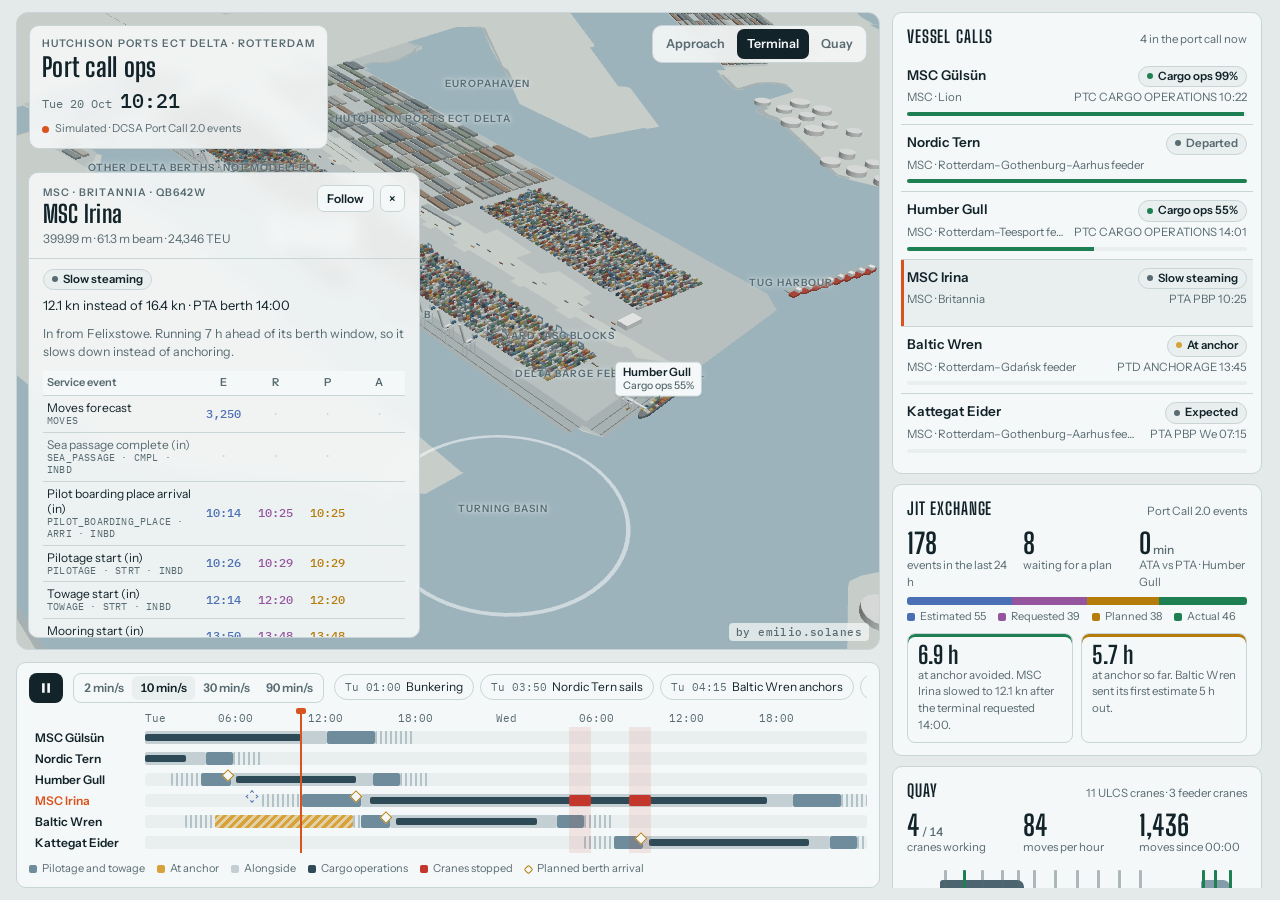
==== commit ff04d4aa: "Wider approach view" ====
--- a/index.html
+++ b/index.html
@@ -2946,7 +2946,7 @@
 
   // ======================================================================= camera views
   const VIEWS = {
-    approach: () => { const p = off(8800, 1600); return { target: [p[0], 0, p[1]], off: [-GEO.SEA_DIR[0] * 21000, 23000, -GEO.SEA_DIR[1] * 21000] }; },
+    approach: () => { const p = off(14200, 1800); return { target: [p[0], 0, p[1]], off: [-GEO.SEA_DIR[0] * 25000, 27500, -GEO.SEA_DIR[1] * 25000] }; },
     terminal: () => ({ target: [60, 0, 2120], off: [-1550, 1650, 1950] }),
     quay: () => {
       const s = state.sel; let q = 'Q', sq = 2005;
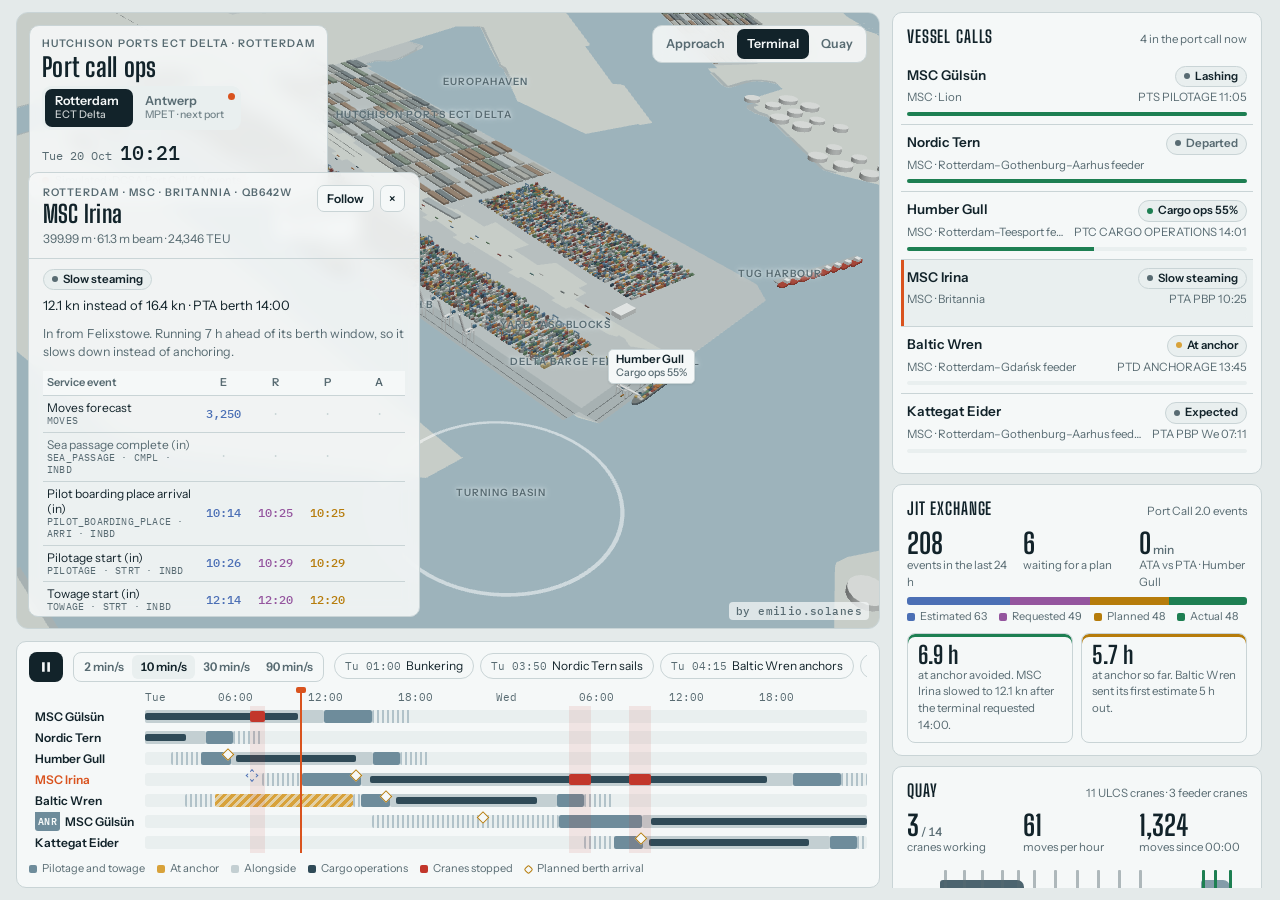
==== commit 193d82ad: "Add Antwerp next port: README, build and offline index.html" ====
--- a/index.html
+++ b/index.html
@@ -3,10 +3,10 @@
 <head>
 <meta charset="utf-8">
 <meta name="viewport" content="width=device-width, initial-scale=1, viewport-fit=cover">
-<title>ECT Delta Port Calls</title>
+<title>Rotterdam Antwerp Port Calls</title>
 <meta name="claude:viewport-fit-sides" content="cover">
 <meta name="author" content="Emilio Solanes">
-<meta name="description" content="Discrete event simulation of vessel calls at Hutchison Ports ECT Delta, Rotterdam, with every port call service exchanged as DCSA Port Call 2.0 events (Estimated, Requested, Planned, Actual).">
+<meta name="description" content="Discrete event simulation of vessel calls at Hutchison Ports ECT Delta, Rotterdam, and the next call of MSC Gülsün at MSC PSA European Terminal, Antwerp, with every port call service exchanged as DCSA Port Call 2.0 events (Estimated, Requested, Planned, Actual).">
 <link rel="preconnect" href="https://fonts.googleapis.com">
 <link rel="preconnect" href="https://fonts.gstatic.com" crossorigin>
 <link rel="stylesheet" href="https://fonts.googleapis.com/css2?family=Big+Shoulders+Display:wght@600;700&family=IBM+Plex+Mono:wght@400;500;600&family=Instrument+Sans:wght@400;500;600&display=swap">
@@ -326,6 +326,21 @@
   * { scroll-behavior: auto !important; }
 }
 
+/* port switch: Rotterdam and the next port */
+#ports { display: flex; gap: 2px; padding: 3px; margin: 2px 0 8px; border-radius: 9px; background: var(--panel-2); width: max-content; max-width: 100%; }
+#ports button { position: relative; border: 0; background: transparent; padding: 5px 14px 6px 10px; border-radius: 7px; font-size: 12.5px; font-weight: 600; cursor: pointer; color: var(--muted); text-align: left; line-height: 1.15; }
+#ports button small { display: block; font-size: 10.5px; font-weight: 500; opacity: .8; }
+#ports button[aria-pressed="true"] { background: var(--ink); color: var(--panel); }
+#ports button:hover:not([aria-pressed="true"]) { color: var(--ink); }
+#ports button.news::after { content: ""; position: absolute; top: 4px; right: 3px; width: 7px; height: 7px; border-radius: 50%; background: var(--accent); box-shadow: 0 0 0 2px var(--panel-2); }
+.outcome.info { box-shadow: inset 0 3px 0 var(--g-naut); }
+.outcome.wide { grid-column: 1 / -1; }
+.g-port { font: 600 9.5px/1 var(--font-mono); letter-spacing: .04em; color: var(--panel); background: var(--g-naut); border-radius: 3px; padding: 2px 3px; margin-right: 5px; vertical-align: 1px; }
+.moments button.next { border-color: color-mix(in srgb, var(--g-naut) 60%, var(--line)); }
+.feed .tagp { font-style: normal; font: 600 9.5px/1 var(--font-mono); color: var(--muted); border: 1px solid var(--line); border-radius: 3px; padding: 1px 3px; margin-left: 4px; }
+.lbl.vessel.ghost { opacity: .85; border-style: dashed; }
+@media (max-width: 600px) { #ports button small { display: none; } #ports { margin-bottom: 6px; } }
+
 </style>
 </head>
 <body>
@@ -336,8 +351,12 @@
     <div id="credit">by emilio.solanes</div>
 
     <div id="brand" class="hud">
-      <div class="eyebrow">Hutchison Ports ECT Delta · Rotterdam</div>
+      <div class="eyebrow" id="brand-eyebrow">Hutchison Ports ECT Delta · Rotterdam</div>
       <h1>Port call ops</h1>
+      <div id="ports" role="group" aria-label="Port">
+        <button type="button" data-port="RTM" aria-pressed="true">Rotterdam<small>ECT Delta</small></button>
+        <button type="button" data-port="ANR" aria-pressed="false">Antwerp<small>MPET · next port</small></button>
+      </div>
       <div id="clock"><span class="d" id="clock-d">Tue 20 Oct</span><span class="t" id="clock-t">10:20</span></div>
       <div class="tag"><i></i>Simulated · DCSA Port Call 2.0 events</div>
     </div>
@@ -429,20 +448,24 @@
       <details class="about">
         <summary>About this model</summary>
         <p>Personal project by emilio.solanes. Not affiliated with or endorsed by the companies mentioned.</p>
-        <p>A discrete event simulation of 48 hours at Hutchison Ports ECT Delta on Maasvlakte I. Vessels, pilots, the pilot helicopter, tugs, mooring crews, quay cranes, AGVs and stacking cranes share one event engine. The engine runs once per disruption, so every revised estimate comes from the same model as the actuals.</p>
+        <p>A discrete event simulation of 48 hours at Hutchison Ports ECT Delta on Maasvlakte I, and of the next call of MSC Gülsün at MSC PSA European Terminal (MPET) in Antwerp. Vessels, pilots, the pilot helicopter and pilot boats, tugs, mooring crews, quay cranes, AGVs, straddle carriers and stacking cranes share one event engine. The engine runs once per disruption, so every revised estimate comes from the same model as the actuals.</p>
         <ul>
           <li>Service codes, event types (ARRI, DEPA, STRT, CMPL), phases (INBD, ALGS, OUTB) and classifiers (EST, REQ, PLN, ACT) follow DCSA Port Call 2.0. Senders and receivers follow its use cases.</li>
-          <li>MSC Gülsün and MSC Irina are real MSC vessels; Lion and Britannia are MSC services that call Rotterdam. Their particulars are public. Which terminal and berth they use, schedules, voyages, moves and all timestamps are simulated.</li>
+          <li>MSC Gülsün and MSC Irina are real MSC vessels; Lion and Britannia are MSC services that call Rotterdam. Their particulars are public. Which terminals and berths they use, the Rotterdam to Antwerp leg, schedules, voyages, moves and all timestamps are simulated.</li>
           <li>Feeders Nordic Tern, Humber Gull, Baltic Wren and Kattegat Eider are fictional.</li>
-          <li>The map is drawn from OpenStreetMap: in through the Maasmond, down the Beerkanaal, swing in the turning basin and astern into the Amazonehaven. The view is rotated so the quay runs across the screen, and offshore distances along the Maasgeul are compressed. Deep-draught vessels take the pilot by helicopter before the Eurogeul; others board at Maascenter.</li>
+          <li>Rotterdam map from OpenStreetMap: in through the Maasmond, down the Beerkanaal, swing in the turning basin and astern into the Amazonehaven. The view is rotated so the quay runs across the screen, and offshore distances along the Maasgeul are compressed. Deep-draught vessels take the pilot by helicopter before the Eurogeul; others board at Maascenter.</li>
           <li>ECT Delta as Hutchison Ports publishes it: 272 ha and 4.0 km of quay on the Europahaven and Amazonehaven, 16.65 m water depth, separate feeder and barge facilities, two rail terminals. The stacking crane blocks are drawn where OpenStreetMap maps their rails.</li>
           <li>The ULCS quay on the Amazonehaven gets 11 remote-operated cranes: 8 delivered in 2014 and 2015 and 3 in 2025. Crane count per quay, 23 gross moves per hour, 6 AGVs per crane and the 3 cranes at the Delta Barge Feeder Terminal are assumptions. The western end of the quay is shown but not modelled.</li>
+          <li>Next port: switch to Antwerp to follow MSC Gülsün's next call while it is still in Rotterdam. Its plan comes from the Rotterdam schedule. When something changes in Rotterdam, the carrier re-plans and the Antwerp parties receive revised events: terminal, harbour master, pilots, tugs and linesmen.</li>
+          <li>The Q03 hoist fault makes MSC Gülsün sail one hour late. At 15.3 m draught it needs the inbound tidal window in the Scheldt, misses one and berths about 10 hours later. The tide is simplified: high water every 12 h 25 min, and an inbound window at Vlissingen from 2.5 h before to 30 min after high water for ships deeper than 14.5 m.</li>
+          <li>Antwerp map: the Scheldt, the Deurganckdok and its terminals from OpenStreetMap; the Westerschelde and the North Sea coast are schematic, at real distances. The sea pilot boards at the Wandelaar and the river pilot takes over off Vlissingen. Tugs make fast on the Scheldt; the ship swings in front of the dock and goes astern to its berth. Tug and boatmen standby places are schematic.</li>
+          <li>MPET as PSA publishes it: 3,700 m of quay, 38 quay cranes, 247 ha, 17 m water depth, a joint venture of PSA and TIL. The model draws 24 cranes on the west quay of the Deurganckdok and works 6 on MSC Gülsün at 25 moves per hour. Straddle carriers, 4 per crane, are an assumption. Antwerp Gateway, across the dock, is shown and not modelled.</li>
           <li>ATA berth is first line ashore. All fast follows when mooring completes.</li>
-          <li>Scope: one terminal. The rest of the port is not modelled, so there is no competition from other terminals' calls for pilots, tugs, linesmen or the fairway. The Port of Rotterdam handled 27,384 seagoing calls in 2025.</li>
+          <li>Scope: one terminal per port. The rest of each port is not modelled, so there is no competition from other terminals' calls for pilots, tugs, linesmen or the fairway. The Port of Rotterdam handled 27,384 seagoing calls in 2025.</li>
           <li>Not modelled: SHORE_POWER, SAFETY, ANCHORAGE_OPERATIONS, shifting between berths, cancel, omit and decline.</li>
         </ul>
         <p>Map data &copy; <a href="https://www.openstreetmap.org/copyright" target="_blank" rel="noopener">OpenStreetMap contributors</a>, ODbL.</p>
-        <p>Sources: <a href="https://reference.dcsa.org/content/standards/releases/port-call/v2-0-0/port-call-v2-0-0-use-cases" target="_blank" rel="noopener">DCSA Port Call 2.0 use cases</a>, <a href="https://app.swaggerhub.com/apis/dcsaorg/DCSA_PORT_CALL/2.0.0" target="_blank" rel="noopener">Port Call 2.0 API</a>, <a href="https://www.ect.nl/en/terminals/hutchison-ports-ect-delta" target="_blank" rel="noopener">Hutchison Ports ECT Delta</a>, <a href="https://www.marinelink.com/news/terminal-receives393089" target="_blank" rel="noopener">ECT Delta cranes 2014 and 2015</a>, <a href="https://myterminal.ect.nl/news/three-new-quay-cranes-ect-delta-terminal" target="_blank" rel="noopener">ECT Delta cranes 2025</a>, <a href="https://binnenvaartkrant.nl/hutchison-helpt-msc-aan-eigen-terminal-in-rotterdam" target="_blank" rel="noopener">MSC at ECT Delta</a>, <a href="https://www.msc.com/en/newsroom/customer-advisories/2025/october/port-rotation-changes-trade-far-east-nwc" target="_blank" rel="noopener">MSC Lion and Britannia rotations</a>, <a href="https://en.wikipedia.org/wiki/G%C3%BCls%C3%BCn-class_container_ship" target="_blank" rel="noopener">MSC Gülsün</a>, <a href="https://www.themeditelegraph.com/en/shipping/shipowners/2023/03/14/news/msc_shatters_records_with_delivery_of_24346_teu_msc_irina-12693791/" target="_blank" rel="noopener">MSC Irina</a>, <a href="https://en.wikipedia.org/wiki/Maascenter" target="_blank" rel="noopener">Maascenter</a>, <a href="https://ship.energy/policy/ports/port-of-rotterdam-records-dip-in-seagoing-vessel-calls-in-2025/" target="_blank" rel="noopener">Rotterdam calls in 2025</a>.</p>
+        <p>Sources: <a href="https://reference.dcsa.org/content/standards/releases/port-call/v2-0-0/port-call-v2-0-0-use-cases" target="_blank" rel="noopener">DCSA Port Call 2.0 use cases</a>, <a href="https://app.swaggerhub.com/apis/dcsaorg/DCSA_PORT_CALL/2.0.0" target="_blank" rel="noopener">Port Call 2.0 API</a>, <a href="https://www.ect.nl/en/terminals/hutchison-ports-ect-delta" target="_blank" rel="noopener">Hutchison Ports ECT Delta</a>, <a href="https://www.marinelink.com/news/terminal-receives393089" target="_blank" rel="noopener">ECT Delta cranes 2014 and 2015</a>, <a href="https://myterminal.ect.nl/news/three-new-quay-cranes-ect-delta-terminal" target="_blank" rel="noopener">ECT Delta cranes 2025</a>, <a href="https://binnenvaartkrant.nl/hutchison-helpt-msc-aan-eigen-terminal-in-rotterdam" target="_blank" rel="noopener">MSC at ECT Delta</a>, <a href="https://www.msc.com/en/newsroom/customer-advisories/2025/october/port-rotation-changes-trade-far-east-nwc" target="_blank" rel="noopener">MSC Lion and Britannia rotations</a>, <a href="https://en.wikipedia.org/wiki/G%C3%BCls%C3%BCn-class_container_ship" target="_blank" rel="noopener">MSC Gülsün</a>, <a href="https://www.themeditelegraph.com/en/shipping/shipowners/2023/03/14/news/msc_shatters_records_with_delivery_of_24346_teu_msc_irina-12693791/" target="_blank" rel="noopener">MSC Irina</a>, <a href="https://en.wikipedia.org/wiki/Maascenter" target="_blank" rel="noopener">Maascenter</a>, <a href="https://ship.energy/policy/ports/port-of-rotterdam-records-dip-in-seagoing-vessel-calls-in-2025/" target="_blank" rel="noopener">Rotterdam calls in 2025</a>, <a href="https://www.psa-antwerp.be/en/terminals/msc-psa-european-terminal-mpet" target="_blank" rel="noopener">MPET</a>, <a href="https://www.agentschapmdk.be/en/required-boarding-arrangements-at-wandelaar-pilot-station" target="_blank" rel="noopener">Wandelaar pilot station</a>.</p>
       </details>
     </div>
   </aside>
@@ -1517,6 +1540,14 @@
 
 </script>
 <script>
+/* Antwerp layout for the simulation, generated by tools/osm-prep-anr.py from OpenStreetMap data
+   ((c) OpenStreetMap contributors, ODbL) plus schematic positions for the Westerschelde and the coast.
+   Geo frame: metres around 51.280 N 4.250 E, x east, z south. */
+const GEO_ANR_SPEC = {"qw":[-151,-272],"qu":[0.5339792,-0.84549761],"off":[400000,0],"quayLen":2729,"agwQuay":[[1536,-2099],[186,-57]],"wandelaar":[-83768,-12676],"far":[-83559,-52262],"tender":[-82868,-11976],"vlissingen":[-46306,-17458],"seaDir":[0.0053,-1.0],"river":[[-69632,-11675],[-59187,-12787],[-52224,-14678],[-46306,-17458],[-41083,-15011],[-35512,-10564],[-29942,-8006],[-25764,-10230],[-22282,-13899],[-17756,-17235],[-13926,-16457],[-11837,-13899],[-8356,-12787],[-4526,-12899],[-2585,-13000],[-2150,-11800],[-1700,-10500],[-1480,-9300],[-1000,-8500],[-200,-7850],[600,-7200],[1150,-6400],[1550,-5500],[1640,-4600]],"hlane":90,"rdv":[1650,-4000],"turn":[1751,-2796],"exit":[1718,-3231],"mouthS":2560,"abeam":130,"berth":[1720,2120],"idleCranes":[130,240,350,460,570,690,810,930,1050,1170,1290,1410,1530,2330,2440,2550],"tugBase":[233,-207],"mooringBase":[245,-412],"tide":{"hw0":1140,"period":745,"before":150,"after":30,"margin":20,"check":105,"limit":14.5}};
+if (typeof module !== 'undefined') module.exports = GEO_ANR_SPEC;
+
+</script>
+<script>
 /* Port call discrete event simulation: Hutchison Ports ECT Delta, Maasvlakte I, Rotterdam.
    Time unit: minutes from Tue 2026-10-20 00:00 local (UTC+02:00). Negative = earlier.
    Every vessel, pilot, tug, mooring crew and crane runs in one event-driven engine.
@@ -1545,35 +1576,42 @@
   function uuid(key) { let s = ''; for (let i = 0; i < 4; i++) s += hash(key + '#' + i).toString(16).padStart(8, '0'); return `${s.slice(0, 8)}-${s.slice(8, 12)}-4${s.slice(13, 16)}-a${s.slice(17, 20)}-${s.slice(20, 32)}`; }
 
   // ---------------------------------------------------------------- geography
-  // Geo frame: metres around 51.955 N 4.030 E, x east, z south, as projected from OpenStreetMap.
-  // Scene frame: the same map rotated so the Amazonehaven quay of ECT Delta runs along +z at x = 0
-  // (x grows inland, the basin is at x < 0). Offshore distances along the Maasgeul are compressed.
-  const QW = [551, 963], QU = [0.97837275, -0.20684961]; // west end of the quay, unit vector along it (geo)
-  const toLocal = ([x, z]) => { const dx = x - QW[0], dz = z - QW[1]; return [QU[1] * dx - QU[0] * dz, QU[0] * dx + QU[1] * dz]; };
-  const vecLocal = ([x, z]) => { const k = Math.hypot(x, z); return [(QU[1] * x - QU[0] * z) / k, (QU[0] * x + QU[1] * z) / k]; };
-  const g = (x, z) => toLocal([x, z]).map(Math.round);
+  // Each port has its own geo frame (metres around a reference point, x east, z south, as projected from
+  // OpenStreetMap) and its own scene frame: the map rotated so the main quay runs along +z at x = 0 (x grows
+  // inland, the water is at x < 0), then shifted by a world offset so the ports sit far apart in one scene.
+  // Rotterdam: offshore distances along the Maasgeul are compressed. Antwerp: the Westerschelde and the coast
+  // outside the mapped area are schematic, with real distances.
+  function frame(qw, qu, off) {
+    const toLocal = ([x, z]) => { const dx = x - qw[0], dz = z - qw[1]; return [qu[1] * dx - qu[0] * dz + off[0], qu[0] * dx + qu[1] * dz + off[1]]; };
+    const vecLocal = ([x, z]) => { const k = Math.hypot(x, z); return [(qu[1] * x - qu[0] * z) / k, (qu[0] * x + qu[1] * z) / k]; };
+    return { toLocal, vecLocal, g: (x, z) => toLocal([x, z]).map(Math.round), off };
+  }
+  // quays as frames: o origin, a unit vector along the quay, w unit vector toward the water
+  const quay = (o, a) => ({ o, a, w: [-a[1], a[0]] });
+  const QUAYS = {};
+  // point on a quay: s metres along it, d metres inland (negative d is on the water)
+  const qp = (q, s, d) => { const Q = QUAYS[q]; return [Q.o[0] + Q.a[0] * s - Q.w[0] * d, Q.o[1] + Q.a[1] * s - Q.w[1] * d]; };
+  const qHead = (q, dir) => { const Q = QUAYS[q]; return Math.atan2(-Q.a[1] * dir, Q.a[0] * dir); }; // heading along the quay
+
+  // ---- Rotterdam: geo frame around 51.955 N 4.030 E; scene frame with the Amazonehaven quay of ECT Delta along +z
+  const RF = frame([551, 963], [0.97837275, -0.20684961], [0, 0]);
+  const toLocal = RF.toLocal, vecLocal = RF.vecLocal, g = RF.g;
   const SEA_DIR = vecLocal([-0.9403, -0.3404]); // Maasgeul, from the pier heads out to sea
   const LANE_N = [SEA_DIR[1], -SEA_DIR[0]];     // starboard side for inbound traffic
   const ENTRANCE = g(1009, -3928);
   const offshore = (k) => [ENTRANCE[0] + SEA_DIR[0] * k, ENTRANCE[1] + SEA_DIR[1] * k];
   const MAASCENTER = offshore(9000);
-  // quays as frames: o origin, a unit vector along the quay, w unit vector toward the water
-  const quay = (o, a) => ({ o, a, w: [-a[1], a[0]] });
   const DBFT0 = g(3249, 326), DBFT1 = g(3122, -56);
-  const QUAYS = {
-    Q: { ...quay([0, 0], [0, 1]), len: 2702, name: 'Amazonehaven quay' },
-    F: { ...quay(DBFT0, vecLocal([3122 - 3249, -56 - 326])), len: Math.round(Math.hypot(DBFT1[0] - DBFT0[0], DBFT1[1] - DBFT0[1])), name: 'Delta Barge Feeder Terminal' },
-  };
-  // point on a quay: s metres along it, d metres inland (negative d is on the water)
-  const qp = (q, s, d) => { const Q = QUAYS[q]; return [Q.o[0] + Q.a[0] * s - Q.w[0] * d, Q.o[1] + Q.a[1] * s - Q.w[1] * d]; };
-  const qHead = (q, dir) => { const Q = QUAYS[q]; return Math.atan2(-Q.a[1] * dir, Q.a[0] * dir); }; // heading along the quay
+  QUAYS.Q = { ...quay([0, 0], [0, 1]), len: 2702, name: 'Amazonehaven quay', port: 'RTM' };
+  QUAYS.F = { ...quay(DBFT0, vecLocal([3122 - 3249, -56 - 326])), len: Math.round(Math.hypot(DBFT1[0] - DBFT0[0], DBFT1[1] - DBFT0[1])), name: 'Delta Barge Feeder Terminal', port: 'RTM' };
   const GEO = {
-    toLocal, vecLocal, g, qp, qHead, QUAYS,
+    port: 'RTM', toLocal, vecLocal, g, qp, qHead, QUAYS,
     SEA_DIR, LANE_N, LANE: 110, HLANE: 90,
     ENTRANCE,
     FAR: offshore(46000),
     EUROGEUL_PBP: offshore(24000),
     MAASCENTER_PBP: MAASCENTER,
+    PBP: { EUROGEUL: offshore(24000), MAASCENTER },
     RDV: offshore(1200),
     ANCHORAGE: [MAASCENTER[0] - LANE_N[0] * 6500, MAASCENTER[1] - LANE_N[1] * 6500],
     // fairway through the Maasmond and down the Beerkanaal (centre line, in travel order inbound)
@@ -1590,10 +1628,43 @@
     BUNKER_STATION: g(3700, -1200),
     SLUDGE_STATION: g(3820, -980),
     BERTHS: {
-      A: { q: 'Q', s0: 1290, s1: 1720, label: 'Amazonehaven berth A' },
-      B: { q: 'Q', s0: 1790, s1: 2220, label: 'Amazonehaven berth B' },
+      A: { q: 'Q', s0: 1290, s1: 1720, label: 'Amazonehaven berth A', abeam: 150, astern: true },
+      B: { q: 'Q', s0: 1790, s1: 2220, label: 'Amazonehaven berth B', abeam: 150, astern: true },
       F: { q: 'F', s0: 105, s1: 325, label: 'Delta Barge Feeder Terminal' },
     },
+  };
+
+  // ---- Antwerp: geo frame and layout come from src/geo-anr-spec.js (tools/osm-prep-anr.py, OpenStreetMap)
+  const ANR = (typeof GEO_ANR_SPEC !== 'undefined' ? GEO_ANR_SPEC : (typeof require !== 'undefined' ? require('./geo-anr-spec.js') : null));
+  const AF = frame(ANR.qw, ANR.qu, ANR.off);
+  QUAYS.M = { ...quay(AF.toLocal(ANR.qw), AF.vecLocal(ANR.qu)), len: ANR.quayLen, name: 'MSC PSA European Terminal quay', port: 'ANR' };
+  { // Antwerp Gateway, across the dock (not modelled; drawn with idle cranes)
+    const [a, b] = ANR.agwQuay.map((p) => AF.toLocal(p));
+    QUAYS.G = { ...quay(a, AF.vecLocal([ANR.agwQuay[1][0] - ANR.agwQuay[0][0], ANR.agwQuay[1][1] - ANR.agwQuay[0][1]])), len: Math.round(Math.hypot(b[0] - a[0], b[1] - a[1])), name: 'Antwerp Gateway quay', port: 'ANR' };
+  }
+  const A_SEA = AF.vecLocal(ANR.seaDir); // from the Wandelaar out to sea, toward Rotterdam
+  const GEO_ANR = {
+    port: 'ANR', toLocal: AF.toLocal, vecLocal: AF.vecLocal, g: AF.g,
+    SEA_DIR: A_SEA, LANE_N: [A_SEA[1], -A_SEA[0]], LANE: 110, HLANE: ANR.hlane,
+    ENTRANCE: null,
+    FAR: AF.g(...ANR.far),
+    PBP: { WANDELAAR: AF.g(...ANR.wandelaar) },
+    RIVER: ANR.river.map(([x, z]) => AF.g(x, z)),   // Wandelaar to the tug rendezvous, via Vlissingen
+    VLISSINGEN: AF.g(...ANR.vlissingen),
+    RDV: AF.g(...ANR.rdv),
+    HARBOUR: [],
+    TURN: AF.g(...ANR.turn),
+    MOUTH: qp('M', ANR.mouthS, -ANR.abeam),
+    EXIT: AF.g(...ANR.exit),
+    TUG_BASE: AF.g(...ANR.tugBase),
+    TENDER_STATION: AF.g(...ANR.tender),
+    KRVE_BASE: AF.g(...ANR.mooringBase),
+    BERTHS: { M: { q: 'M', s0: ANR.berth[0], s1: ANR.berth[1], label: 'Deurganckdok, MPET berth', abeam: ANR.abeam, astern: true } },
+    TIDE: ANR.tide,
+  };
+  const PORTS = {
+    RTM: { id: 'RTM', name: 'Rotterdam', unloc: 'NLRTM', geo: GEO, parties: { term: 'ECT', hm: 'PORT', pilot: 'PILOT', tug: 'TUG', moor: 'MOOR' }, ref: 'ECTD', pvr: 'NLRTM26' },
+    ANR: { id: 'ANR', name: 'Antwerp', unloc: 'BEANR', geo: GEO_ANR, parties: { term: 'MPET', hm: 'PORTA', pilot: 'PILOTA', tug: 'TUGA', moor: 'MOORA' }, ref: 'MPET', pvr: 'BEANR26' },
   };
 
   // ---------------------------------------------------------------- parties (roles per DCSA Port Call 2.0 use cases)
@@ -1604,6 +1675,11 @@
     PILOT: { name: 'Loodswezen (Dutch pilots)', role: 'Pilotage service provider' },
     TUG: { name: 'Boluda Towage', role: 'Towage service provider' },
     MOOR: { name: 'KRVE boatmen', role: 'Mooring service provider' },
+    MPET: { name: 'MSC PSA European Terminal', role: 'Terminal' },
+    PORTA: { name: 'Port of Antwerp-Bruges Harbour Master', role: 'Port Authority' },
+    PILOTA: { name: 'Flemish pilots (DAB Loodswezen)', role: 'Pilotage service provider' },
+    TUGA: { name: 'Port of Antwerp-Bruges towage', role: 'Towage service provider' },
+    MOORA: { name: 'Brabo linesmen', role: 'Mooring service provider' },
     BUNK: { name: 'Bunker supplier', role: 'Bunkering service provider' },
     SLDG: { name: 'Waste reception barge', role: 'Sludge service provider' },
     LASH: { name: 'Lashing contractor', role: 'Lashing service provider' },
@@ -1668,19 +1744,19 @@
   const ULCV = 'ULCV', FEEDER = 'FEEDER';
   const CALLS = [
     {
-      id: 'GU', name: 'MSC Gülsün', carrier: 'MSC', size: ULCV, hull: 'navy',
+      id: 'GU', port: 'RTM', name: 'MSC Gülsün', carrier: 'MSC', size: ULCV, hull: 'navy',
       service: 'LION', serviceName: 'Lion', voyIn: 'FL641W', voyOut: 'FL641E',
       loa: 399.9, beam: 61.5, teu: 23756, draftArr: 15.6, draftDep: 15.3,
       rotation: 'Sines · Le Havre · Hamburg · Rotterdam · Antwerp · Le Havre',
       pta: -1320, pbp: 'EUROGEUL', tugsIn: 4, tugsOut: 4, berth: 'A',
       cranes: ['Q01', 'Q02', 'Q03', 'Q04', 'Q05'], rate: 23,
-      moves: { dis: 1250, rst: 80, load: 2150 },
+      moves: { dis: 1250, rst: 80, load: 2000 },
       bunker: { start: 90, end: 390, product: 'VLSFO', qty: 3400 },
       sludge: { start: 430, end: 505 },
       story: 'In from Hamburg. Loads export boxes for Asia, takes bunkers alongside and sails for Antwerp midday.',
     },
     {
-      id: 'IR', name: 'MSC Irina', carrier: 'MSC', size: ULCV, hull: 'sky',
+      id: 'IR', port: 'RTM', name: 'MSC Irina', carrier: 'MSC', size: ULCV, hull: 'sky',
       service: 'BRITANNIA', serviceName: 'Britannia', voyIn: 'QB642W', voyOut: 'QB642W',
       loa: 399.99, beam: 61.3, teu: 24346, draftArr: 15.9, draftDep: 15.2,
       rotation: 'Colombo · Felixstowe · Rotterdam · Zeebrugge · Antwerp · Gdansk',
@@ -1692,7 +1768,7 @@
       story: 'In from Felixstowe. Running 7 h ahead of its berth window, so it slows down instead of anchoring.',
     },
     {
-      id: 'NT', name: 'Nordic Tern', carrier: 'MSC', size: FEEDER, hull: 'teal', fictional: true,
+      id: 'NT', port: 'RTM', name: 'Nordic Tern', carrier: 'MSC', size: FEEDER, hull: 'teal', fictional: true,
       service: 'S401', serviceName: 'Rotterdam–Gothenburg–Aarhus feeder', voyIn: '0418N', voyOut: '0419N',
       loa: 183, beam: 30.2, teu: 1900, draftArr: 9.8, draftDep: 9.4,
       rotation: 'Rotterdam · Gothenburg · Aarhus',
@@ -1702,7 +1778,7 @@
       story: 'Feeder for the deep-sea calls. Finishes overnight and clears the feeder berth.',
     },
     {
-      id: 'HG', name: 'Humber Gull', carrier: 'MSC', size: FEEDER, hull: 'grey', fictional: true,
+      id: 'HG', port: 'RTM', name: 'Humber Gull', carrier: 'MSC', size: FEEDER, hull: 'grey', fictional: true,
       service: 'S512', serviceName: 'Rotterdam–Teesport feeder', voyIn: '0233W', voyOut: '0234E',
       loa: 172, beam: 27.6, teu: 1700, draftArr: 9.1, draftDep: 9.3,
       rotation: 'Rotterdam · Teesport',
@@ -1712,7 +1788,7 @@
       story: 'Master holds a pilotage exemption certificate, so the call has no pilotage or pilot boarding place service.',
     },
     {
-      id: 'BW', name: 'Baltic Wren', carrier: 'MSC', size: FEEDER, hull: 'green', fictional: true,
+      id: 'BW', port: 'RTM', name: 'Baltic Wren', carrier: 'MSC', size: FEEDER, hull: 'green', fictional: true,
       service: 'S303', serviceName: 'Rotterdam–Gdańsk feeder', voyIn: '0377E', voyOut: '0378W',
       loa: 185, beam: 29.8, teu: 2200, draftArr: 9.6, draftDep: 9.9,
       rotation: 'Rotterdam · Gdańsk · Gdynia',
@@ -1723,7 +1799,7 @@
       story: 'Sent its first estimate 5 h before arrival. The feeder berth was already planned, so it waits at anchor.',
     },
     {
-      id: 'KE', name: 'Kattegat Eider', carrier: 'MSC', size: FEEDER, hull: 'teal', fictional: true,
+      id: 'KE', port: 'RTM', name: 'Kattegat Eider', carrier: 'MSC', size: FEEDER, hull: 'teal', fictional: true,
       service: 'S401', serviceName: 'Rotterdam–Gothenburg–Aarhus feeder', voyIn: '0420S', voyOut: '0421N',
       loa: 178, beam: 28.4, teu: 1800, draftArr: 9.4, draftDep: 9.6,
       rotation: 'Rotterdam · Gothenburg · Aarhus',
@@ -1732,6 +1808,16 @@
       moves: { dis: 300, rst: 10, load: 330 },
       story: 'Plans ahead and berths on its requested time.',
     },
+    {
+      id: 'GA', port: 'ANR', prevCall: 'GU', name: 'MSC Gülsün', carrier: 'MSC', size: ULCV, hull: 'navy',
+      service: 'LION', serviceName: 'Lion', voyIn: 'FL641E', voyOut: 'FL641E',
+      loa: 399.9, beam: 61.5, teu: 23756, draftArr: 15.3, draftDep: 15.4,
+      rotation: 'Sines · Le Havre · Hamburg · Rotterdam · Antwerp · Le Havre',
+      passage: 190, pbp: 'WANDELAAR', tugsIn: 4, tugsOut: 4, berth: 'M',
+      cranes: ['M01', 'M02', 'M03', 'M04', 'M05', 'M06'], rate: 25,
+      moves: { dis: 1150, rst: 60, load: 2350 },
+      story: 'Next port after Rotterdam. Its arrival depends on when it sails from Rotterdam and on the tide in the Scheldt.',
+    },
   ];
 
   // Durations in minutes by vessel size
@@ -1739,20 +1825,31 @@
     ULCV: { approach: 160, pilotUp: 4, pbpToRdv: 115, rdvToBasin: 60, swingIn: 15, push: 25, moorLead: 12, allFast: 18, gangway: 15, ready: 25, craneStart: 10, lashing: 25, rts: 10, pilotOut: 20, tugsOut: 10, unmoor: 20, pullOff: 15, basinToRdv: 65, swingOut: 0, rdvToPbp: 110, anchToPbp: 35 },
     FEEDER: { approach: 120, pilotUp: 3, pbpToRdv: 45, rdvToBasin: 45, swingIn: 0, push: 15, moorLead: 8, allFast: 12, gangway: 10, ready: 14, craneStart: 8, lashing: 15, rts: 10, pilotOut: 15, tugsOut: 10, unmoor: 12, pullOff: 8, basinToRdv: 45, swingOut: 10, rdvToPbp: 45, anchToPbp: 30 },
   };
+  // Antwerp: sea pilot from the Wandelaar to Vlissingen, river pilot up the Scheldt, tugs off the Deurganckdok
+  const DURP = { ANR: { ULCV: { approach: 150, pbpToRdv: 255, rdvToBasin: 20, basinToRdv: 25, rdvToPbp: 250 } } };
 
   // Disruptions, in time order. Each engine run adds one more.
   const DISRUPTIONS = [
-    { id: 'WIND', start: 1690, end: 1780, cranes: 'ALL', kind: 'wind', title: 'Wind gusts above crane limit', detail: 'All quay cranes stopped. AGVs hold position.' },
-    { id: 'Q09', start: 1930, end: 2020, cranes: ['Q09'], kind: 'fault', title: 'Q09 spreader fault', detail: 'Crane Q09 stopped on MSC Irina. Its bays finish last.' },
+    { id: 'Q03', port: 'RTM', start: 420, end: 480, cranes: ['Q03'], kind: 'fault', title: 'Q03 hoist fault', detail: 'Crane Q03 stopped on MSC Gülsün. Its bays finish last, so the ship sails later.' },
+    { id: 'WIND', port: 'RTM', start: 1690, end: 1780, cranes: 'ALL', kind: 'wind', title: 'Wind gusts above crane limit', detail: 'All quay cranes stopped. AGVs hold position.' },
+    { id: 'Q09', port: 'RTM', start: 1930, end: 2020, cranes: ['Q09'], kind: 'fault', title: 'Q09 spreader fault', detail: 'Crane Q09 stopped on MSC Irina. Its bays finish last.' },
   ];
+  const lcTitle = (t) => (/^[A-Z]\d/.test(t) ? t : t[0].toLowerCase() + t.slice(1));
+  const hits = (d, c, id) => d.port === c.port && (d.cranes === 'ALL' || d.cranes.includes(id));
 
   // Crane fleet. ULCS quay on the Amazonehaven: 11 remote-operated cranes (8 delivered 2014-2015, 3 in 2025).
   // The western end of the quay is shown with idle cranes and not modelled. The feeder terminal on the Beerkanaal gets 3 cranes.
   // q: quay, home: metres along it.
   const CRANES = [];
   for (let i = 1; i <= 11; i++) CRANES.push({ id: 'Q' + pad(i), type: 'STS', q: 'Q', home: 1250 + (i - 1) * 101, outreach: i >= 9 ? 74 : 70, year: i >= 9 ? 2025 : i >= 6 ? 2015 : 2014 });
-  for (let i = 1; i <= 8; i++) CRANES.push({ id: 'X' + i, type: 'STS', q: 'Q', home: 140 + (i - 1) * 128, outreach: 64, idle: true });
+  for (let i = 1; i <= 8; i++) CRANES.push({ id: 'X' + i, type: 'STS', q: 'Q', home: 140 + (i - 1) * 128, outreach: 64, idle: true, note: 'Western part of the Amazonehaven quay. Not modelled, so it takes no vessel in this simulation.' });
   for (let i = 1; i <= 3; i++) CRANES.push({ id: 'F' + i, type: 'FEEDER', q: 'F', home: 95 + (i - 1) * 95, outreach: 42 });
+  CRANES.forEach((k) => { k.port = 'RTM'; });
+  // MPET, Antwerp: 38 quay cranes in all. The model draws 24 on the west quay of the Deurganckdok and works 8 of them
+  // along MSC Gülsün's berth. Across the dock, Antwerp Gateway is drawn with idle cranes and not modelled.
+  for (let i = 1; i <= 8; i++) CRANES.push({ id: 'M' + pad(i), type: 'STS', q: 'M', port: 'ANR', home: ANR.berth[0] - 60 + (i - 1) * 75, outreach: 70 });
+  ANR.idleCranes.forEach((h, i) => CRANES.push({ id: 'Y' + pad(i + 1), type: 'STS', q: 'M', port: 'ANR', home: h, outreach: 66, idle: true, note: 'Another MPET berth on the Deurganckdok. Not modelled, so it takes no vessel in this simulation.' }));
+  for (let i = 1; i <= 12; i++) CRANES.push({ id: 'G' + pad(i), type: 'STS', q: 'G', port: 'ANR', home: 140 + (i - 1) * 190, outreach: 66, idle: true, other: true, note: 'Antwerp Gateway, across the Deurganckdok. Another terminal, not modelled.' });
 
   // ---------------------------------------------------------------- engine
   class Heap {
@@ -1763,13 +1860,17 @@
     get size() { return this.a.length; }
   }
   class Engine {
-    constructor() { this.now = -4000; this.q = new Heap(); this.seq = 0; }
+    constructor() { this.now = -4000; this.q = new Heap(); this.seq = 0; this.sig = {}; this.val = {}; }
     at(t, fn) { this.q.push({ t, s: this.seq++, fn }); }
+    // signals: a process can wait for a value another process publishes (here: departure from the previous port)
+    wait(name, cb) { if (name in this.val) this.at(this.now, () => cb(this.val[name])); else (this.sig[name] ||= []).push(cb); }
+    fire(name, v) { this.val[name] = v; for (const cb of this.sig[name] || []) this.at(this.now, () => cb(v)); this.sig[name] = []; }
     process(gen) {
       const step = (val) => {
         const r = gen.next(val); if (r.done) return; const c = r.value;
         if (c.until !== undefined) this.at(Math.max(this.now, c.until), () => step());
         else if (c.acquire) c.acquire.request(c.n, (ids) => step(ids));
+        else if (c.signal) this.wait(c.signal, (v) => step(v));
         else throw new Error('bad command');
       };
       this.at(this.now, () => step());
@@ -1824,7 +1925,7 @@
   // berth geometry of a call: quay, centre along the quay, which way the bow points along it, heading alongside
   // ULCVs swing in the turning basin and lie bow out (toward the Beerkanaal); feeders lie bow south on the feeder quay.
   function berthOf(c) {
-    const B = GEO.BERTHS[c.berth]; const sc = (B.s0 + B.s1) / 2; const off = 3 + c.beam / 2;
+    const B = PORTS[c.port].geo.BERTHS[c.berth]; const sc = (B.s0 + B.s1) / 2; const off = 3 + c.beam / 2;
     const bowDir = c.size === ULCV ? 1 : -1;
     return { q: B.q, sc, off, bowDir, pos: qp(B.q, sc, -off), h: qHead(B.q, bowDir) };
   }
@@ -1853,10 +1954,10 @@
         { kind: 'RST', moves: Math.round(c.moves.rst * f) },
         { kind: 'LOAD', moves: Math.round(c.moves.load * f) },
       ];
-      // crane Q09 is the slowest on MSC Irina, so its fault drives the finish
-      const rate = c.rate * (id === 'Q09' && c.id === 'IR' ? 0.985 : 0.99 + 0.05 * rnd(c.id + id + 'r'));
+      // the faulty crane is the slowest on its ship (Q03 on MSC Gülsün, Q09 on MSC Irina), so its fault drives the finish
+      const rate = c.rate * (id === 'Q09' && c.id === 'IR' ? 0.985 : id === 'Q03' && c.id === 'GU' ? 0.95 : 0.99 + 0.05 * rnd(c.id + id + 'r'));
       const tStart = t0 + rr(c.id + id + 's', 0, 8);
-      const stops = disruptions.filter((d) => d.cranes === 'ALL' || d.cranes.includes(id)).map((d) => ({ start: d.start, end: d.end, id: d.id })).sort((a, b) => a.start - b.start);
+      const stops = disruptions.filter((d) => hits(d, c, id)).map((d) => ({ start: d.start, end: d.end, id: d.id })).sort((a, b) => a.start - b.start);
       const sch = craneSchedule(tStart, rate, parts, stops);
       return { id, z: zs[i], parts, rate, tStart, ...sch, call: c.id };
     });
@@ -1867,24 +1968,49 @@
   }
 
   // ---------------------------------------------------------------- one call as a process
+  // Earliest pass of the tidal check point (Vlissingen) for a deep-draught ship: inside the inbound window
+  // around high water, or the start of the next window. Returns the window used.
+  function tideSlot(tide, tCheck) {
+    const k = Math.ceil((tCheck - tide.after - tide.hw0) / tide.period);
+    const hw = tide.hw0 + k * tide.period; const start = hw - tide.before, end = hw + tide.after;
+    return { hw, start, end, tPass: Math.max(tCheck, start + tide.margin) };
+  }
+
   function* callProc(S, c) {
-    const D = DUR[c.size];
+    const P = PORTS[c.port]; const G = P.geo; const pools = S.pools[c.port];
+    const D = { ...DUR[c.size], ...((DURP[c.port] || {})[c.size] || {}) };
     const T = (k, t) => { S.times[c.id][k] = t; };
     const track = S.tracks[c.id];
     const kf = (t, p, h, extra) => track.push({ t, x: p[0], z: p[1], h, ...extra });
-    const b = berthOf(c); const hBerth = b.h;
+    const ln = (p, inbound) => { const k = (inbound ? 1 : -1) * G.LANE; return [p[0] + G.LANE_N[0] * k, p[1] + G.LANE_N[1] * k]; };
+    const b = berthOf(c); const hBerth = b.h; const B = G.BERTHS[c.berth];
     const swingIn = D.swingIn;
     const inbDur = D.pbpToRdv + D.rdvToBasin + swingIn + D.push;
-    const pbpPos = c.pbp === 'EUROGEUL' ? GEO.EUROGEUL_PBP : GEO.MAASCENTER_PBP;
+    const pbpPos = G.PBP[c.pbp] || Object.values(G.PBP)[0];
     // where the vessel lies before the final push onto the berth
-    const abeam = b.q === 'Q' ? [GEO.CHANNEL_X, b.sc] : qp(b.q, b.sc, -(b.off + 130));
-    S.info[c.id] = { ...b, zc: b.sc, abeam };
-
-    // ---- arrival from sea (and anchorage if early)
+    const abeam = qp(b.q, b.sc, -(B.abeam ?? (b.off + 130)));
+    S.info[c.id] = { ...b, zc: b.sc, abeam, port: c.port };
+    const rdvPt = G.ENTRANCE ? ln(G.RDV, true) : G.RDV; // offshore rendezvous keeps to the inbound lane
+    const spread = (pts, t0, t1, from, heads) => { // keyframes spaced by distance along a polyline
+      let pv = from; const legs = pts.map((p) => { const d = dist(pv, p); pv = p; return d; });
+      const L = legs.reduce((a, x) => a + x, 0) || 1; let acc = 0;
+      pts.forEach((p, i) => { acc += legs[i]; kf(t0 + ((t1 - t0) * acc) / L, p, heads ? heads(i) : null); });
+    };
+
+    // ---- arrival: from the previous port (next-port call), from anchorage, or straight from sea
     let tPBP;
-    if (c.anchor) {
+    if (c.prevCall) {
+      const tSea = yield { signal: c.prevCall + ':sea' }; // pilot leaves the ship at the previous port
+      const earliest = tSea + c.passage;
+      tPBP = earliest;
+      if (G.TIDE && c.draftArr > G.TIDE.limit) { const w = tideSlot(G.TIDE, earliest + G.TIDE.check); tPBP = w.tPass - G.TIDE.check; S.tideInfo[c.id] = { ...w, earliest }; }
+      if (tPBP > earliest + 20) S.slowSteam[c.id] = { from: tSea, to: tPBP, saved: tPBP - earliest };
+      kf(Math.max(tSea + 20, tPBP - D.approach), ln(G.FAR, true), null);
+      kf(tPBP, ln(pbpPos, true), null);
+      yield { until: tPBP };
+    } else if (c.anchor) {
       const tA = c.anchor.arrive;
-      const anchP = [GEO.ANCHORAGE[0] + rr(c.id + 'ax', -600, 600), GEO.ANCHORAGE[1] + rr(c.id + 'az', -500, 500)];
+      const anchP = [G.ANCHORAGE[0] + rr(c.id + 'ax', -600, 600), G.ANCHORAGE[1] + rr(c.id + 'az', -500, 500)];
       kf(tA - D.approach, [anchP[0] - 22000, anchP[1] - 3000], null);
       kf(tA, anchP, 0.35);
       yield { until: tA };
@@ -1895,11 +2021,11 @@
       T('ANCHORAGE|DEPA|', tLeave);
       kf(tLeave, anchP, 0.35);
       tPBP = tLeave + D.anchToPbp;
-      kf(tPBP, lane(pbpPos, true), null);
+      kf(tPBP, ln(pbpPos, true), null);
     } else {
       tPBP = c.pta - inbDur + (S.disruptions.length ? (c.arrDelta || 0) : 0);
-      kf(tPBP - D.approach, lane(GEO.FAR, true), null);
-      kf(tPBP, lane(pbpPos, true), null);
+      kf(tPBP - D.approach, ln(G.FAR, true), null);
+      kf(tPBP, ln(pbpPos, true), null);
       yield { until: tPBP - 1 };
     }
     yield { until: tPBP };
@@ -1907,49 +2033,50 @@
     let pilot = null, pobIn = null;
     if (c.pbp) {
       T('PILOT_BOARDING_PLACE|ARRI|INBD', tPBP);
-      [pilot] = yield { acquire: S.pools.pilot, n: 1 };
-      if (c.pbp === 'EUROGEUL') S.heli.push({ call: c.id, kind: 'board', t0: tPBP - 28, t1: tPBP - 2, t2: tPBP + 5, t3: tPBP + 33 });
-      else S.tender.push({ call: c.id, kind: 'board', t0: tPBP - 18, t1: tPBP - 1, t2: tPBP + 4, t3: tPBP + 22 });
+      [pilot] = yield { acquire: pools.pilot, n: 1 };
+      if (c.pbp === 'EUROGEUL') S.heli.push({ call: c.id, port: c.port, kind: 'board', t0: tPBP - 28, t1: tPBP - 2, t2: tPBP + 5, t3: tPBP + 33 });
+      else S.tender.push({ call: c.id, port: c.port, kind: 'board', t0: tPBP - 18, t1: tPBP - 1, t2: tPBP + 4, t3: tPBP + 22 });
       T('PILOTAGE|STRT|INBD', tPBP + D.pilotUp);
-      pobIn = { call: c.id, pilot, from: tPBP + D.pilotUp, to: null, phase: 'INBD' }; S.pilotOnBoard.push(pobIn);
-    }
-
-    // ---- to tug rendezvous
+      pobIn = { call: c.id, port: c.port, pilot, from: tPBP + D.pilotUp, to: null, phase: 'INBD' }; S.pilotOnBoard.push(pobIn);
+    }
+
+    // ---- to the tug rendezvous (offshore at Rotterdam; up the river at Antwerp)
     const tRdvPlan = tPBP + D.pbpToRdv;
     let tugs = [], tRdv = tRdvPlan, tugJob = null;
     if (c.tugsIn) {
       yield { until: tRdvPlan - 30 };
-      tugs = yield { acquire: S.pools.tug, n: c.tugsIn };
-      const g = S.eng.now; tRdv = Math.max(tRdvPlan, g + 25);
-      tugJob = { call: c.id, tugs, phase: 'INBD', t0: g, tMeet: tRdv, meet: lane(GEO.RDV, true), tRelease: null, tBack: null };
+      tugs = yield { acquire: pools.tug, n: c.tugsIn };
+      const gnow = S.eng.now; tRdv = Math.max(tRdvPlan, gnow + 25);
+      tugJob = { call: c.id, port: c.port, tugs, phase: 'INBD', t0: gnow, tMeet: tRdv, meet: rdvPt, tRelease: null, tBack: null };
       S.tugJobs.push(tugJob);
     }
-    kf(tRdvPlan, lane(GEO.RDV, true), null);
-    if (tRdv > tRdvPlan) kf(tRdv, lane(GEO.RDV, true), 0, { hold: true });
+    const via = G.RIVER && G.RIVER.length ? offsetPath(G.RIVER, G.HLANE) : [];
+    if (via.length) { spread(via, tPBP, tRdvPlan - D.pbpToRdv * 0.02, ln(pbpPos, true)); S.pilotChange[c.id] = tPBP + G.TIDE.check; }
+    kf(tRdvPlan, rdvPt, null);
+    if (tRdv > tRdvPlan) kf(tRdv, rdvPt, 0, { hold: true });
     yield { until: tRdv };
     if (c.tugsIn) T('TOWAGE|STRT|INBD', tRdv);
 
-    // ---- through the Maasmond and down the Beerkanaal: ULCVs to the turning basin, feeders abeam the feeder quay
-    const inHarbour = offsetPath(GEO.HARBOUR, GEO.HLANE);
-    const path = [lane(GEO.ENTRANCE, true), ...(b.q === 'Q' ? [...inHarbour, GEO.TURN] : [...inHarbour.slice(0, 4), abeam])];
-    let prev = lane(GEO.RDV, true); const legs = path.map((p) => { const d = dist(prev, p); prev = p; return d; });
-    const Ltot = legs.reduce((a, x) => a + x, 0); let acc = 0;
-    const hArrive = b.q === 'Q' ? dirTo(path[path.length - 2], GEO.TURN) : hBerth;
-    path.forEach((p, i) => { acc += legs[i]; kf(tRdv + (D.rdvToBasin * acc) / Ltot, p, i === path.length - 1 ? hArrive : null); });
+    // ---- into the basin: ULCVs swing and go astern to the berth, feeders straight abeam their quay
+    const inH = offsetPath(G.HARBOUR, G.HLANE);
+    const path = [...(G.ENTRANCE ? [ln(G.ENTRANCE, true)] : []), ...(B.astern ? [...inH, G.TURN] : [...inH.slice(0, 4), abeam])];
+    const before = path.length >= 2 ? path[path.length - 2] : rdvPt;
+    const hArrive = B.astern ? dirTo(before, G.TURN) : hBerth;
+    spread(path, tRdv, tRdv + D.rdvToBasin, rdvPt, (i) => (i === path.length - 1 ? hArrive : null));
     const tSwing0 = tRdv + D.rdvToBasin;
     const tSwing1 = tSwing0 + swingIn;
-    if (swingIn > 0) kf(tSwing1, GEO.TURN, hBerth, { spin: Math.sign(normA(hBerth - hArrive)) || 1 });
+    if (swingIn > 0) kf(tSwing1, G.TURN, hBerth, { spin: Math.sign(normA(hBerth - hArrive)) || 1 });
     const tFirstLine = tSwing1 + D.push;
-    if (b.q === 'Q') { // astern into the Amazonehaven, then pushed alongside
+    if (B.astern) { // astern into the basin, then pushed alongside
       const tIn = tSwing1 + D.push * 0.18, tAbeam = tSwing1 + D.push * 0.72;
-      kf(tIn, GEO.MOUTH, hBerth); kf(tAbeam, abeam, hBerth);
+      kf(tIn, G.MOUTH, hBerth); kf(tAbeam, abeam, hBerth);
     }
     kf(tFirstLine, b.pos, hBerth);
 
     // ---- mooring
     const tMoor = tFirstLine - D.moorLead;
     yield { until: tMoor };
-    const [crew] = yield { acquire: S.pools.moor, n: 1 };
+    const [crew] = yield { acquire: pools.moor, n: 1 };
     const tMoorStart = S.eng.now;
     T('MOORING|STRT|INBD', tMoorStart);
     yield { until: tFirstLine };
@@ -1957,10 +2084,10 @@
     const tAllFast = tFirstLine + D.allFast;
     yield { until: tAllFast };
     T('ALL_FAST||ALGS', tAllFast); T('MOORING|CMPL|INBD', tAllFast);
-    S.moorJobs.push({ call: c.id, crew, phase: 'INBD', t0: tMoorStart, t1: tAllFast });
-    S.pools.moor.release([crew]);
-    if (c.tugsIn) { const tr = tAllFast + 2; T('TOWAGE|CMPL|INBD', tr); tugJob.tRelease = tr; tugJob.tBack = tr + 25; S.pools.tug.releaseAt(tr, tugs); }
-    if (pilot) { const tp = tAllFast + 5; T('PILOTAGE|CMPL|INBD', tp); pobIn.to = tp; S.pools.pilot.releaseAt(tp, [pilot]); }
+    S.moorJobs.push({ call: c.id, port: c.port, crew, phase: 'INBD', t0: tMoorStart, t1: tAllFast });
+    pools.moor.release([crew]);
+    if (c.tugsIn) { const tr = tAllFast + 2; T('TOWAGE|CMPL|INBD', tr); tugJob.tRelease = tr; tugJob.tBack = tr + 25; pools.tug.releaseAt(tr, tugs); }
+    if (pilot) { const tp = tAllFast + 5; T('PILOTAGE|CMPL|INBD', tp); pobIn.to = tp; pools.pilot.releaseAt(tp, [pilot]); }
     T('GANGWAY_DOWN_AND_SECURE||ALGS', tAllFast + D.gangway);
     T('VESSEL_READY_FOR_CARGO_OPERATIONS||ALGS', tAllFast + D.ready);
 
@@ -1986,54 +2113,55 @@
     const tPilotOut = tRTS + D.pilotOut;
     if (c.pbp) {
       yield { until: tPilotOut - 1 };
-      [pilotOut] = yield { acquire: S.pools.pilot, n: 1 };
+      [pilotOut] = yield { acquire: pools.pilot, n: 1 };
       T('PILOTAGE|STRT|OUTB', tPilotOut);
-      pobOut = { call: c.id, pilot: pilotOut, from: tPilotOut, to: null, phase: 'OUTB' }; S.pilotOnBoard.push(pobOut);
+      pobOut = { call: c.id, port: c.port, pilot: pilotOut, from: tPilotOut, to: null, phase: 'OUTB' }; S.pilotOnBoard.push(pobOut);
     }
     let tFast = tPilotOut + D.tugsOut, tugsO = [], tugJobO = null;
     if (c.tugsOut) {
       yield { until: tFast - 25 };
-      tugsO = yield { acquire: S.pools.tug, n: c.tugsOut };
-      const g = S.eng.now; tFast = Math.max(tFast, g + 25);
-      tugJobO = { call: c.id, tugs: tugsO, phase: 'OUTB', t0: g, tMeet: tFast, meet: null, tRelease: null, tBack: null };
+      tugsO = yield { acquire: pools.tug, n: c.tugsOut };
+      const gnow = S.eng.now; tFast = Math.max(tFast, gnow + 25);
+      tugJobO = { call: c.id, port: c.port, tugs: tugsO, phase: 'OUTB', t0: gnow, tMeet: tFast, meet: null, tRelease: null, tBack: null };
       S.tugJobs.push(tugJobO);
       yield { until: tFast };
       T('TOWAGE|STRT|OUTB', tFast);
     }
     const tUnmoor = tFast + 5;
     yield { until: tUnmoor };
-    const [crewO] = yield { acquire: S.pools.moor, n: 1 };
+    const [crewO] = yield { acquire: pools.moor, n: 1 };
     const tU0 = S.eng.now;
     T('MOORING|STRT|OUTB', tU0);
     const tATD = tU0 + D.unmoor;
     yield { until: tATD };
     T('MOORING|CMPL|OUTB', tATD); T('BERTH|DEPA|OUTB', tATD);
-    S.moorJobs.push({ call: c.id, crew: crewO, phase: 'OUTB', t0: tU0, t1: tATD });
-    S.pools.moor.release([crewO]);
+    S.moorJobs.push({ call: c.id, port: c.port, crew: crewO, phase: 'OUTB', t0: tU0, t1: tATD });
+    pools.moor.release([crewO]);
 
     kf(tATD, b.pos, hBerth);
     const tOff = tATD + D.pullOff;
     kf(tOff, abeam, hBerth);
-    const outHarbour = offsetPath([...GEO.HARBOUR].reverse(), GEO.HLANE);
-    const outPath = [...(b.q === 'Q' ? [[GEO.CHANNEL_X, GEO.MOUTH[1]], GEO.EXIT, ...outHarbour] : outHarbour.slice(1)), lane(GEO.ENTRANCE, false), lane(GEO.RDV, false)];
+    const outH = offsetPath([...G.HARBOUR].reverse(), G.HLANE);
+    const outPath = [...(B.astern ? [G.MOUTH, G.EXIT, ...outH] : outH.slice(1)), ...(G.ENTRANCE ? [ln(G.ENTRANCE, false), ln(G.RDV, false)] : [G.RDV])];
     let tGo = tOff;
     if (D.swingOut > 0) { tGo = tOff + D.swingOut; const hOut = dirTo(abeam, outPath[0]); kf(tGo, abeam, hOut, { spin: Math.sign(normA(hOut - hBerth)) || 1 }); }
-    prev = abeam; const legsO = outPath.map((p) => { const d = dist(prev, p); prev = p; return d; });
-    const LO = legsO.reduce((a, x) => a + x, 0); acc = 0;
-    outPath.forEach((p, i) => { acc += legsO[i]; kf(tGo + (D.basinToRdv * acc) / LO, p, null); });
+    spread(outPath, tGo, tGo + D.basinToRdv, abeam);
     const tRdvOut = tGo + D.basinToRdv;
-    if (c.tugsOut) { T('TOWAGE|CMPL|OUTB', tRdvOut); tugJobO.tRelease = tRdvOut; tugJobO.tBack = tRdvOut + 25; S.pools.tug.releaseAt(tRdvOut, tugsO); }
+    if (c.tugsOut) { T('TOWAGE|CMPL|OUTB', tRdvOut); tugJobO.tRelease = tRdvOut; tugJobO.tBack = tRdvOut + 25; pools.tug.releaseAt(tRdvOut, tugsO); }
     const tPbpOut = tRdvOut + D.rdvToPbp;
-    kf(tPbpOut, lane(pbpPos, false), null);
+    const viaOut = G.RIVER && G.RIVER.length ? offsetPath([...G.RIVER].reverse(), G.HLANE) : [];
+    if (viaOut.length) spread(viaOut, tRdvOut, tPbpOut - D.rdvToPbp * 0.02, outPath[outPath.length - 1]);
+    kf(tPbpOut, ln(pbpPos, false), null);
     if (c.pbp) {
       T('PILOTAGE|CMPL|OUTB', tPbpOut);
       pobOut.to = tPbpOut;
-      S.pools.pilot.releaseAt(tPbpOut, [pilotOut]);
-      if (c.pbp === 'EUROGEUL') S.heli.push({ call: c.id, kind: 'disembark', t0: tPbpOut - 30, t1: tPbpOut - 6, t2: tPbpOut + 1, t3: tPbpOut + 30 });
-      else S.tender.push({ call: c.id, kind: 'disembark', t0: tPbpOut - 18, t1: tPbpOut - 3, t2: tPbpOut + 1, t3: tPbpOut + 20 });
+      pools.pilot.releaseAt(tPbpOut, [pilotOut]);
+      if (c.pbp === 'EUROGEUL') S.heli.push({ call: c.id, port: c.port, kind: 'disembark', t0: tPbpOut - 30, t1: tPbpOut - 6, t2: tPbpOut + 1, t3: tPbpOut + 30 });
+      else S.tender.push({ call: c.id, port: c.port, kind: 'disembark', t0: tPbpOut - 18, t1: tPbpOut - 3, t2: tPbpOut + 1, t3: tPbpOut + 20 });
     }
     T('SEA_PASSAGE|STRT|OUTB', tPbpOut);
-    kf(tPbpOut + D.approach, lane(GEO.FAR, false), null);
+    S.eng.fire(c.id + ':sea', tPbpOut);
+    kf(tPbpOut + D.approach, ln(G.FAR, false), null);
     S.depart[c.id] = tPbpOut + D.approach;
   }
 
@@ -2057,14 +2185,22 @@
     const S = {
       eng, disruptions, times: {}, tracks: {}, info: {}, cargo: {}, tugJobs: [], heli: [], tender: [], moorJobs: [],
       bunker: [], sludge: [], pilotOnBoard: [], anchorWait: {}, depart: {},
+      tideInfo: {}, slowSteam: {}, pilotChange: {},
       pools: {
-        tug: new Pool(eng, ['T1', 'T2', 'T3', 'T4', 'T5', 'T6', 'T7', 'T8']),
-        pilot: new Pool(eng, Array.from({ length: 10 }, (_, i) => 'P' + pad(i + 1))),
-        moor: new Pool(eng, ['M1', 'M2', 'M3']),
+        RTM: {
+          tug: new Pool(eng, ['T1', 'T2', 'T3', 'T4', 'T5', 'T6', 'T7', 'T8']),
+          pilot: new Pool(eng, Array.from({ length: 10 }, (_, i) => 'P' + pad(i + 1))),
+          moor: new Pool(eng, ['M1', 'M2', 'M3']),
+        },
+        ANR: {
+          tug: new Pool(eng, ['A1', 'A2', 'A3', 'A4', 'A5', 'A6']),
+          pilot: new Pool(eng, Array.from({ length: 8 }, (_, i) => 'V' + pad(i + 1))),
+          moor: new Pool(eng, ['B1', 'B2']),
+        },
       },
     };
     for (const c of CALLS) { S.times[c.id] = {}; S.tracks[c.id] = []; }
-    const starts = CALLS.map((c) => ({ c, t: (c.anchor ? c.anchor.arrive : c.pta) - 400 })).sort((a, b) => a.t - b.t);
+    const starts = CALLS.map((c) => ({ c, t: c.prevCall ? -4000 : (c.anchor ? c.anchor.arrive : c.pta) - 400 })).sort((a, b) => a.t - b.t);
     for (const { c, t } of starts) eng.at(t, () => eng.process(callProc(S, c)));
     eng.run();
     for (const c of CALLS) finalizeTrack(S.tracks[c.id]);
@@ -2094,26 +2230,28 @@
     'PILOTAGE|STRT|INBD': 480, 'PILOTAGE|CMPL|INBD': 480, 'TOWAGE|STRT|INBD': 360, 'TOWAGE|CMPL|INBD': 360, 'MOORING|STRT|INBD': 360, 'MOORING|CMPL|INBD': 360,
     'CARGO_OPERATIONS|STRT|ALGS': 2880, 'CARGO_OPERATIONS|CMPL|ALGS': 2880,
     'BUNKERING|STRT|ALGS': 2880, 'BUNKERING|CMPL|ALGS': 2880, 'SLUDGE|STRT|': 1440, 'SLUDGE|CMPL|': 1440,
-    'BERTH|DEPA|OUTB': 2880, 'PILOTAGE|STRT|OUTB': 360, 'PILOTAGE|CMPL|OUTB': 360, 'TOWAGE|STRT|OUTB': 300, 'TOWAGE|CMPL|OUTB': 300, 'MOORING|STRT|OUTB': 300, 'MOORING|CMPL|OUTB': 300,
+    // outbound nautical services are first estimated with the departure, the day before (16 h ahead)
+    'BERTH|DEPA|OUTB': 2880, 'PILOTAGE|STRT|OUTB': 960, 'PILOTAGE|CMPL|OUTB': 960, 'TOWAGE|STRT|OUTB': 960, 'TOWAGE|CMPL|OUTB': 960, 'MOORING|STRT|OUTB': 960, 'MOORING|CMPL|OUTB': 960,
     'ANCHORAGE|ARRI|': 180, 'ANCHORAGE|DEPA|': 0,
   };
   // Sender and receiver per DCSA Port Call 2.0 use cases. [E/P/A sender, receiver, secondary receivers]
   function route(c, key) {
     const { type, evt } = parseKey(key); const C = c.carrier;
+    const { term: TE, hm: HM, pilot: PI, tug: TU, moor: MO } = PORTS[c.port].parties;
     switch (type) {
-      case 'BERTH': return evt === 'ARRI' ? [C, 'ECT', ['PORT']] : [C, 'PORT', ['ECT']];
-      case 'PILOT_BOARDING_PLACE': case 'ANCHORAGE': case 'ALL_FAST': return [C, 'PORT', ['ECT']];
-      case 'SEA_PASSAGE': case 'GANGWAY_DOWN_AND_SECURE': return [C, 'PORT', ['PILOT']];
-      case 'PILOTAGE': return ['PILOT', 'PORT', [C]];
-      case 'TOWAGE': return ['TUG', 'PORT', [C]];
-      case 'MOORING': return ['MOOR', 'PORT', ['ECT', C]];
-      case 'CARGO_OPERATIONS': case 'DISCHARGE_CARGO_OPERATIONS': case 'LOADING_CARGO_OPERATIONS': return ['ECT', C, ['PORT']];
-      case 'VESSEL_READY_FOR_CARGO_OPERATIONS': case 'VESSEL_READY_TO_SAIL': case 'MOVES': return [C, 'ECT', ['PORT']];
-      case 'BUNKERING': return ['BUNK', C, ['PORT', 'ECT']];
-      case 'SLUDGE': return ['SLDG', C, ['PORT']];
-      case 'LASHING': return ['LASH', C, ['PORT', 'ECT']];
-    }
-    return [C, 'PORT', []];
+      case 'BERTH': return evt === 'ARRI' ? [C, TE, [HM]] : [C, HM, [TE]];
+      case 'PILOT_BOARDING_PLACE': case 'ANCHORAGE': case 'ALL_FAST': return [C, HM, [TE]];
+      case 'SEA_PASSAGE': case 'GANGWAY_DOWN_AND_SECURE': return [C, HM, [PI]];
+      case 'PILOTAGE': return [PI, HM, [C]];
+      case 'TOWAGE': return [TU, HM, [C]];
+      case 'MOORING': return [MO, HM, [TE, C]];
+      case 'CARGO_OPERATIONS': case 'DISCHARGE_CARGO_OPERATIONS': case 'LOADING_CARGO_OPERATIONS': return [TE, C, [HM]];
+      case 'VESSEL_READY_FOR_CARGO_OPERATIONS': case 'VESSEL_READY_TO_SAIL': case 'MOVES': return [C, TE, [HM]];
+      case 'BUNKERING': return ['BUNK', C, [HM, TE]];
+      case 'SLUDGE': return ['SLDG', C, [HM]];
+      case 'LASHING': return ['LASH', C, [HM, TE]];
+    }
+    return [C, HM, []];
   }
 
   function buildMessages(runs) {
@@ -2127,42 +2265,54 @@
     for (const c of CALLS) {
       const P = plan.times[c.id], A = act.times[c.id];
       const keys = ORDER.filter((k) => A[k] !== undefined);
+      // the engine run in force at a moment: a disruption counts once its revisions could have gone out
+      // (later at a next port, which hears it through the carrier). Messages first sent after that carry its values.
+      const kAt = (tt) => { let k = 0; DISRUPTIONS.forEach((d, i) => { if (tt >= d.start + 10 + (c.prevCall ? 14 : 0)) k = i + 1; }); return k; };
+      const valAt = (key, tt) => runs[kAt(tt)].times[c.id][key] ?? P[key];
       // moves forecast
       const first = { dis: Math.round(c.moves.dis * 0.97 + 20), rst: c.moves.rst, load: Math.round(c.moves.load * 1.04 - 30) };
       add(c, 'MOVES||', 'EST', c.pta - (c.size === ULCV ? 4320 : 1440), null, null, { moves: first });
       add(c, 'MOVES||', 'EST', c.pta - (c.size === ULCV ? 1440 : 360), null, null, { moves: { ...c.moves } });
       for (const key of keys) {
         const { type } = parseKey(key); const meta = SVC[type];
-        const v0 = P[key], va = A[key];
+        const va = A[key];
         if (!meta.neg) { add(c, key, 'ACT', va + rr(c.id + key + 'a', 1, 4), va); continue; }
-        // initial E-R-P
+        // initial E-R-P, timed from the plan, valued from the run in force when it is sent
         let lead = LEAD[key] ?? 720;
-        let tE = v0 - lead;
+        let tE = P[key] - lead;
         if (c.lateNotice !== undefined && /INBD|ANCHORAGE/.test(key)) tE = Math.max(tE, c.lateNotice + rr(c.id + key + 'ln', 0, 25));
         if (key === 'ANCHORAGE|DEPA|') tE = A['ANCHORAGE|ARRI|'] + 35;
         if (key === 'ANCHORAGE|ARRI|') tE = c.lateNotice;
+        const k0 = kAt(tE); const v0 = runs[k0].times[c.id][key] ?? P[key];
         let eVal = v0 + Math.round(rr(c.id + key + 'e', -12, 12));
         let rVal = v0, remarkR = null, remarkE = null;
         if (key === 'BERTH|ARRI|INBD' && c.jit) { eVal = c.jit.etaUnconstrained; remarkE = 'ETA at full sea speed'; remarkR = `Berth window opens ${hhmm(c.jit.window)}, after the outbound call clears the Amazonehaven. Reduce speed and arrive just in time.`; }
         if (key === 'BERTH|ARRI|INBD' && c.anchor) { eVal = A['ANCHORAGE|ARRI|'] + 85; remarkE = 'First estimate, sent on approach'; remarkR = 'Feeder berth planned for another call until about 15:00. Proceed to anchorage.'; }
         if (key === 'PILOT_BOARDING_PLACE|ARRI|INBD' && c.anchor) { eVal = A['ANCHORAGE|ARRI|']; }
+        const tw = runs[k0].tideInfo[c.id];
+        if (key === 'BERTH|ARRI|INBD' && tw) { remarkE = `ETA from the ${PORTS[callById[c.prevCall].port].name} schedule`; remarkR = `Inbound Scheldt tidal window: pass Vlissingen ${hhmm(tw.start)}–${hhmm(tw.end)}`; }
+        if (key === 'PILOT_BOARDING_PLACE|ARRI|INBD' && tw) remarkR = 'Sea pilot at the Wandelaar, river pilot from Vlissingen';
         const tR = tE + rr(c.id + key + 'r', 12, 38), tP = tR + rr(c.id + key + 'p', 8, 22);
         add(c, key, 'EST', tE, eVal, remarkE);
         add(c, key, 'REQ', tR, rVal, remarkR);
         add(c, key, 'PLN', tP, rVal, null);
         if (key === 'BERTH|ARRI|INBD' && !c.anchor) {
-          const e2 = v0 - 1440 + rr(c.id + 'e2', -30, 30), e3 = v0 - 360 + rr(c.id + 'e3', -20, 20);
-          if (e2 > tP) add(c, key, 'EST', e2, v0 + Math.round(rr(c.id + 'e2v', -6, 6)), c.jit ? `Speed reduced to ${c.jit.speedJit} kn` : null);
-          if (e3 > tP) add(c, key, 'EST', e3, v0 + Math.round(rr(c.id + 'e3v', -3, 3)));
+          const e2 = P[key] - 1440 + rr(c.id + 'e2', -30, 30), e3 = A[key] - 360 + rr(c.id + 'e3', -20, 20); // a day out on the plan, 6 h out on the actual
+          if (e2 > tP) add(c, key, 'EST', e2, valAt(key, e2) + Math.round(rr(c.id + 'e2v', -6, 6)), c.jit ? `Speed reduced to ${c.jit.speedJit} kn` : null);
+          if (e3 > tP) add(c, key, 'EST', e3, valAt(key, e3) + Math.round(rr(c.id + 'e3v', -3, 3)));
         }
         // revisions after each disruption
-        for (let k = 1; k < runs.length; k++) {
+        for (let k = k0 + 1; k < runs.length; k++) {
           const before = runs[k - 1].times[c.id][key], after = runs[k].times[c.id][key];
           const d = runs[k].disruptions[k - 1];
           if (before === undefined || after === undefined) continue;
           if (Math.abs(after - before) > 8 && before > d.start) {
-            const s0 = d.start + rr(c.id + key + d.id, 10, 22);
-            const why = `Revised after ${d.title.toLowerCase()} (${hhmm(d.start)}–${hhmm(d.end)})`;
+            const prev = c.prevCall ? callById[c.prevCall] : null;
+            const s0 = d.start + rr(c.id + key + d.id, 10, 22) + (prev ? 14 : 0); // the next port hears it once the carrier has re-planned
+            const tideMissed = prev && runs[k].tideInfo[c.id] && runs[k - 1].tideInfo[c.id] && runs[k].tideInfo[c.id].hw !== runs[k - 1].tideInfo[c.id].hw;
+            const why = prev
+              ? `Revised: ${prev.name} sails from ${PORTS[prev.port].name} later after ${lcTitle(d.title)}${tideMissed ? '. Scheldt tidal window missed: next window, speed reduced' : ''}`
+              : `Revised after ${lcTitle(d.title)} (${hhmm(d.start)}–${hhmm(d.end)})`;
             add(c, key, 'EST', s0, after, why, { revision: d.id });
             add(c, key, 'REQ', s0 + rr(c.id + key + d.id + 'r', 8, 18), after, null, { revision: d.id });
             add(c, key, 'PLN', s0 + rr(c.id + key + d.id + 'p', 20, 32), after, null, { revision: d.id });
@@ -2179,12 +2329,13 @@
   // ---------------------------------------------------------------- DCSA event payload
   const callById = Object.fromEntries(CALLS.map((c) => [c.id, c]));
   function serviceLocation(c, key) {
-    const { type } = parseKey(key);
+    const { type } = parseKey(key); const P = PORTS[c.port]; const U = P.unloc;
     const atPBP = type === 'PILOT_BOARDING_PLACE' || type === 'SEA_PASSAGE' || key === 'PILOTAGE|STRT|INBD' || key === 'PILOTAGE|CMPL|OUTB';
-    if (atPBP) return { locationName: c.pbp === 'EUROGEUL' ? 'Eurogeul pilot boarding (helicopter)' : 'Maascenter pilot boarding place', UNLocationCode: 'NLRTM' };
-    if (key === 'TOWAGE|STRT|INBD' || key === 'TOWAGE|CMPL|OUTB') return { locationName: 'Tug rendezvous off Maasmond', UNLocationCode: 'NLRTM' };
-    if (type === 'ANCHORAGE') return { locationName: 'Maas anchorage area (schematic)', UNLocationCode: 'NLRTM' };
-    return { locationName: `Hutchison Ports ECT Delta, ${GEO.BERTHS[c.berth].label}`, UNLocationCode: 'NLRTM' };
+    const PBPN = { EUROGEUL: 'Eurogeul pilot boarding (helicopter)', MAASCENTER: 'Maascenter pilot boarding place', WANDELAAR: 'Wandelaar pilot station' };
+    if (atPBP) return { locationName: PBPN[c.pbp] || 'Pilot boarding place', UNLocationCode: U };
+    if (key === 'TOWAGE|STRT|INBD' || key === 'TOWAGE|CMPL|OUTB') return { locationName: c.port === 'ANR' ? 'Tug rendezvous on the Scheldt off the Deurganckdok' : 'Tug rendezvous off Maasmond', UNLocationCode: U };
+    if (type === 'ANCHORAGE') return { locationName: 'Maas anchorage area (schematic)', UNLocationCode: U };
+    return { locationName: `${PARTIES[P.parties.term].name}, ${P.geo.BERTHS[c.berth].label}`, UNLocationCode: U };
   }
 
   function eventPayload(m) {
@@ -2199,9 +2350,9 @@
       eventID: m.id,
       eventUpdatedDateTime: iso(m.sendAt),
       isFYI: false,
-      portCall: { portCallID: uuid(c.id + 'pc'), portVisitReference: 'NLRTM26' + String(4100 + Math.floor(rnd(c.id + 'pvr') * 800)).padStart(5, '0'), UNLocationCode: 'NLRTM', isOmitted: false },
+      portCall: { portCallID: uuid(c.id + 'pc'), portVisitReference: PORTS[c.port].pvr + String(4100 + Math.floor(rnd(c.id + 'pvr') * 800)).padStart(5, '0'), UNLocationCode: PORTS[c.port].unloc, isOmitted: false },
       terminalCall: {
-        terminalCallID: uuid(c.id + 'tc'), terminalCallReference: 'ECTD-' + c.voyIn, sequenceNumber: 1,
+        terminalCallID: uuid(c.id + 'tc'), terminalCallReference: PORTS[c.port].ref + '-' + c.voyIn, sequenceNumber: 1,
         carrierServiceName: c.serviceName, serviceCodeOrReference: { carrierServiceCode: c.service },
         importVoyageNumberOrReference: { carrierVoyageNumber: c.voyIn }, exportVoyageNumberOrReference: { carrierVoyageNumber: c.voyOut }, isOmitted: false,
       },
@@ -2226,6 +2377,8 @@
     const runs = [];
     for (let k = 0; k <= DISRUPTIONS.length; k++) runs.push(simulate(DISRUPTIONS.slice(0, k)));
     const S = runs[runs.length - 1];
+    // a next-port call has no fixed PTA: its plan comes from the previous port, so take it from the undisturbed run
+    for (const c of CALLS) if (c.prevCall) c.pta = Math.round(runs[0].times[c.id]['BERTH|ARRI|INBD']);
     S.craneTracks = buildCraneTracks(S);
     S.messages = buildMessages(runs);
     S.plan = runs[0];
@@ -2236,12 +2389,13 @@
       const o = { ataBerth: A['BERTH|ARRI|INBD'], pta: c.pta };
       if (c.jit) o.anchorAvoided = c.jit.window - c.jit.etaUnconstrained;
       if (S.anchorWait[c.id]) o.anchorWait = S.anchorWait[c.id].to - S.anchorWait[c.id].from;
+      if (c.prevCall) { o.ripple = A['BERTH|ARRI|INBD'] - runs[0].times[c.id]['BERTH|ARRI|INBD']; o.prevDelay = S.times[c.prevCall]['BERTH|DEPA|OUTB'] - runs[0].times[c.prevCall]['BERTH|DEPA|OUTB']; o.tide = S.tideInfo[c.id]; o.tidePlan = runs[0].tideInfo[c.id]; o.slow = S.slowSteam[c.id]; }
       S.outcomes[c.id] = o;
     }
     return S;
   }
 
-  return { build, berthOf, CALLS, CRANES, GEO, DUR, SVC, ORDER, PARTIES, DISRUPTIONS, WINDOW, parseKey, codeName, rowLabel, eventPayload, hhmm, dayName, dayIdx, longDate, iso, rnd, rr, hash, callById };
+  return { build, berthOf, tideSlot, PORTS, GEO_ANR, CALLS, CRANES, GEO, DUR, SVC, ORDER, PARTIES, DISRUPTIONS, WINDOW, parseKey, codeName, rowLabel, eventPayload, hhmm, dayName, dayIdx, longDate, iso, rnd, rr, hash, callById };
 })();
 
 if (typeof module !== 'undefined') module.exports = SIM;
@@ -2255,10 +2409,18 @@
 
 </script>
 <script>
+/* Antwerp map geometry: Scheldt, docks, terminals and tanks from OpenStreetMap data, (c) OpenStreetMap contributors,
+   Open Database License (ODbL); Westerschelde and coast schematic. Generated by tools/osm-prep-anr.py.
+   Scene frame: metres, MPET quay on the Deurganckdok along +z at x = 400000. */
+const GEODATA_ANR = {"land":[[489050,-99961],[487359,-79166],[475357,-53833],[469797,-41772],[466577,-35135],[461288,-29164],[456588,-23566],[453061,-20024],[449122,-15827],[450147,-10293],[458711,-8468],[462259,-6763],[461394,-1613],[458173,5023],[457025,13639],[457071,25447],[453000,41169],[451284,55405],[371804,105600],[312428,11585]],"water":[[[448739,-7674],[449438,-7943],[450166,-8570],[453710,-14096],[458440,-19253],[458962,-20135],[462532,-22960],[463473,-23345],[466583,-26124],[466961,-26894],[467016,-27751],[466738,-28564],[466171,-29208],[465606,-29520],[464975,-29656],[464332,-29602],[463732,-29364],[456354,-23428],[455542,-23209],[454930,-22805],[449755,-17171],[446725,-12449],[442864,-11963],[435170,-12771],[434364,-12565],[428746,-11802],[427858,-11398],[427192,-10685],[426838,-9664],[424791,-5985],[424674,-5320],[424732,-4753],[423928,-705],[423905,-46],[422396,3818],[419960,4742],[417469,3917],[416923,3901],[416412,4096],[416096,4369],[413223,5121],[412761,5435],[412525,5852],[409868,7646],[409576,8094],[408746,8681],[408139,8214],[407777,8134],[407380,8387],[407297,8641],[407344,8904],[408176,9632],[408425,10014],[408941,10156],[409258,10033],[410385,9237],[410944,9086],[413531,7345],[416676,6595],[419112,7412],[419633,7788],[420242,7928],[420857,7825],[423645,6766],[424341,6748],[425002,6458],[425592,5780],[427351,1300],[427929,507],[428850,-3928],[430627,-7021],[435026,-7609],[442446,-6795],[443492,-7003]],[[400983,-1556],[401451,-1416],[401469,-1326],[401531,-1332],[401329,-2992],[401302,-2984],[401294,-2968],[401304,-2923],[401293,-2917],[401275,-2923],[401258,-2959],[401231,-2964],[401039,-2869],[401032,-2849],[401001,-2833],[400954,-2831],[401030,-1610]],[[400837,-3259],[400811,-3715],[400431,-3529],[400420,-3492],[400406,-3481],[400375,-3486],[400391,-3449],[400416,-3452],[400434,-3430],[400449,-3389],[400432,-3378],[400400,-3407],[400397,-3377],[400416,-3351],[400429,-3347],[400446,-3358],[400504,-3298],[400563,-3311],[400559,-3353],[400578,-3393],[400618,-3426],[400643,-3409],[400668,-3329],[400665,-3292],[400591,-3264],[400549,-3237],[400536,-3247],[400567,-3282],[400512,-3263],[400572,-3156],[400624,-3111],[400665,-3101],[400692,-3028],[400701,-3022],[400715,-3027],[400735,-3056],[400723,-3078],[400764,-3098],[400754,-3135],[400748,-3143],[400710,-3121],[400696,-3128],[400693,-3147],[400648,-3159],[400639,-3195],[400669,-3221],[400723,-3213],[400726,-3181],[400697,-3174],[400700,-3165],[400762,-3184],[400770,-3163],[400763,-3140],[400802,-3078],[400846,-3088],[400834,-3149],[400809,-3206],[400809,-3232]],[[400980,-3065],[400941,-3588],[400876,-3723],[400840,-3732],[400824,-3718],[400871,-2954],[400878,-3027],[400897,-3027],[400898,-3052],[400917,-3063]],[[401322,-3034],[401314,-3091],[401327,-3150],[401412,-3198],[401431,-3220],[401391,-3689],[401337,-3710],[401281,-3720],[400968,-3688],[401008,-3604],[401050,-2974],[401060,-2933],[401093,-2930],[401244,-3009]],[[400504,-5133],[400374,-5267],[400305,-5300],[400245,-5315],[400075,-5322],[400067,-5346],[400078,-5361],[400092,-5368],[400172,-5363],[400173,-5383],[400058,-5393],[400003,-5353],[400066,-5295],[400285,-5275],[400322,-5266],[400378,-5233],[400966,-4557],[400984,-4571]],[[402070,-3771],[402107,-3679],[402368,-3511],[402645,-3258],[402652,-3176],[402668,-3180],[402676,-3204],[402668,-3216],[402671,-3246],[402691,-3264],[402707,-3332],[402698,-3334],[402678,-3292],[402647,-3352],[402614,-3354],[402584,-3382],[402533,-3396],[402528,-3455],[402534,-3487],[402512,-3476],[402454,-3497],[402453,-3515],[402445,-3504],[402432,-3505],[402405,-3538],[402400,-3573],[402387,-3577],[402358,-3567],[402352,-3575],[402355,-3586],[402384,-3598],[402369,-3613],[402328,-3603],[402296,-3634],[402268,-3641],[402266,-3660],[402238,-3648],[402214,-3687],[402182,-3689],[402167,-3710],[402138,-3714],[402160,-3740],[402106,-3774]],[[404732,-2771],[404789,-2893],[404846,-2978],[404891,-3120],[404884,-3139],[404897,-3213],[404870,-3263],[404878,-3284],[404866,-3339],[404876,-3364],[404929,-3432],[405001,-3480],[405041,-3561],[405075,-3559],[405168,-3667],[405160,-3671],[405100,-3637],[405090,-3666],[405072,-3679],[405042,-3681],[405007,-3661],[404982,-3665],[404958,-3678],[404950,-3700],[404892,-3729],[404838,-3644],[404854,-3613],[404888,-3594],[404935,-3647],[404961,-3624],[404954,-3619],[404959,-3609],[404973,-3619],[404993,-3585],[404939,-3568],[404935,-3537],[404903,-3470],[404910,-3459],[404903,-3439],[404881,-3410],[404866,-3410],[404866,-3400],[404828,-3362],[404833,-3303],[404824,-3289],[404812,-3290],[404806,-3243],[404782,-3230],[404776,-3118],[404710,-2953],[404672,-2918],[404666,-2884],[404642,-2843],[404568,-2779],[404465,-2633],[404439,-2616],[404406,-2556],[404412,-2518],[404377,-2488],[404361,-2486],[404325,-2429],[404297,-2423],[404271,-2366],[404242,-2355],[404205,-2374],[404164,-2327],[404118,-2298],[404111,-2305],[404105,-2294],[404112,-2288],[404096,-2292],[404088,-2284],[404049,-2298],[404027,-2288],[404037,-2274],[404049,-2280],[404105,-2263],[404233,-2210],[404289,-2244],[404406,-2348],[404442,-2402],[404514,-2483],[404577,-2583],[404593,-2598],[404610,-2594]],[[403025,-1099],[403065,-1044],[403055,-982],[403107,-932],[403121,-889],[403110,-820],[403056,-771],[403053,-758],[403064,-661],[403083,-670],[403096,-659],[403137,-659],[403202,-683],[403263,-691],[403303,-658],[403318,-615],[403369,-602],[403387,-580],[403397,-586],[403405,-595],[403386,-603],[403381,-619],[403399,-671],[403301,-778],[403272,-847],[403233,-878],[403189,-930],[403155,-992],[403092,-1035],[403034,-1103]],[[402340,-1972],[402360,-1937],[402352,-1902],[402358,-1866],[402327,-1782],[402330,-1703],[402369,-1690],[402468,-1692],[402495,-1683],[402516,-1657],[402507,-1625],[402506,-1530],[402464,-1430],[402478,-1383],[402553,-1398],[402629,-1459],[402655,-1461],[402732,-1366],[402825,-1207],[402900,-1141],[402932,-1125],[402960,-1134],[403020,-1111],[403016,-1135],[402974,-1178],[402866,-1337],[402797,-1403],[402730,-1511],[402674,-1552],[402632,-1627],[402417,-1854]],[[402586,-1162],[402404,-1000],[402410,-990],[402437,-994],[402525,-1064],[402606,-1104],[402648,-1100],[402690,-1022],[402738,-1030],[402773,-1058],[402786,-1085],[402721,-1167],[402655,-1230],[402595,-1362],[402557,-1378],[402521,-1376],[402487,-1313],[402449,-1287],[402391,-1327],[402368,-1363],[402371,-1462],[402342,-1492],[402304,-1499],[402264,-1486],[402253,-1429],[402261,-1344],[402280,-1300],[402288,-1251],[402276,-1166],[402283,-1140],[402386,-1192],[402481,-1293],[402534,-1261],[402569,-1212]],[[406446,3712],[406436,3814],[406402,3855],[406343,4012],[406344,4063],[406306,4147],[406298,4277],[406223,4468],[406213,4548],[406182,4602],[406137,4634],[406111,4699],[406084,4737],[406072,4833],[406025,4860],[406005,4908],[406006,4938],[405959,5003],[405954,5044],[405976,5158],[405956,5249],[405938,5298],[405906,5334],[405818,5495],[405835,5513],[405951,5303],[405991,5168],[405984,5035],[406047,4888],[406091,4822],[406098,4739],[406159,4640],[406201,4604],[406227,4565],[406244,4443],[406307,4295],[406312,4163],[406352,4064],[406348,4022],[406408,3858],[406442,3816],[406448,3732],[406485,3657],[406482,3578],[406504,3543],[406490,3495],[406477,3503],[406489,3544],[406467,3575],[406470,3664]],[[405383,3909],[405376,3912],[405353,3878],[405312,3788],[405274,3650],[405276,3592],[405262,3532],[405231,3484],[405256,3560],[405262,3652],[405323,3838],[405396,3970],[405429,4047],[405472,4201],[405482,4280],[405478,4354],[405494,4365],[405506,4324],[405500,4210],[405420,3990],[405405,3870],[405408,3796],[405468,3659],[405552,3597],[405701,3572],[405755,3553],[405952,3430],[406036,3435],[406125,3388],[406369,3309],[406370,3287],[406294,3291],[406215,3333],[406143,3353],[406137,3341],[406177,3272],[406081,3385],[406054,3403],[406018,3415],[405946,3420],[405760,3536],[405699,3557],[405582,3564],[405518,3589],[405451,3640],[405396,3736],[405380,3820]],[[399542,-918],[399617,-684],[399997,-682],[400092,-959],[400148,-978],[400146,-1001],[400346,-1017],[400346,-997],[400738,-1029],[400772,-1014],[400845,-916],[401448,-1121],[401469,-1326],[401451,-1416],[400983,-1556],[398824,-1386],[398806,-1388],[398723,-1458],[398036,-1400],[397482,-1050],[397278,-861],[397316,-771],[397270,-740],[397296,-698],[397348,-724],[397405,-653],[397652,-740],[397643,-764],[397656,-770],[397665,-746],[397815,-796],[398106,-821],[398116,-834],[398220,-842],[398233,-712],[398272,-714],[398263,-834],[398464,-850],[398485,-875],[398614,-885],[398640,-864],[399475,-930]],[[399775,-1462],[399721,-1507],[399670,-2203],[399609,-2199],[399497,-3385],[399148,-3358],[399213,-2165],[399153,-2162],[399200,-1541],[399085,-1407]],[[401448,-1121],[400845,-916],[400724,295],[401244,342],[401356,-774],[401420,-768]],[[401026,727],[400955,692],[400902,587],[400685,574],[400699,957],[400877,966],[400892,1142],[400973,1193],[401006,1160],[400957,1008],[400936,860],[401010,736],[401186,759],[401182,748]],[[401452,529],[401330,517],[401331,650],[401410,703],[401485,810],[401515,813],[401501,794],[401554,745]],[[403231,4058],[403193,4093],[403172,4098],[403165,4129],[403109,4176],[402955,4370],[402934,4385],[402942,4404],[402763,4684],[402691,4749],[402695,4811],[402752,4756],[402782,4748],[402811,4757],[402778,4724],[402783,4701],[402815,4684],[402837,4685],[402855,4664],[402858,4638],[402913,4631],[402932,4610],[402927,4544],[402946,4481],[403052,4381],[403143,4368],[403110,4310],[403107,4283],[403127,4252],[403182,4208],[403176,4162],[403208,4143],[403201,4123]],[[403574,4474],[403578,4451],[403540,4463],[403460,4561],[403444,4568],[403400,4524],[403399,4478],[403389,4451],[403370,4437],[403370,4410],[403402,4355],[403394,4339],[403349,4358],[403312,4397],[403263,4398],[403149,4377],[403150,4394],[403178,4410],[403273,4446],[403285,4472],[403279,4501],[403215,4553],[403201,4593],[403160,4648],[403145,4646],[403154,4666],[403118,4701],[403084,4711],[403082,4748],[403038,4837],[402998,4891],[403044,4848],[403217,4616],[403237,4611],[403253,4574],[403277,4557],[403262,4539],[403305,4489],[403336,4484],[403360,4510],[403407,4584],[403409,4606],[403376,4658],[403343,4683],[403332,4736],[403289,4813],[403301,4830],[403324,4836],[403311,4806],[403326,4779],[403461,4624],[403477,4591],[403518,4561]],[[404176,3738],[404160,3852],[404164,3930],[404211,4043],[404255,4195],[404252,4321],[404237,4398],[404159,4572],[404112,4638],[403837,4954],[403767,5001],[403749,5043],[403756,5072],[403724,5110],[403700,5189],[403675,5220],[403652,5290],[403590,5312],[403494,5315],[403621,5388],[403752,5328],[403755,5320],[403716,5266],[403713,5248],[403726,5243],[403723,5232],[403770,5126],[403854,5044],[403872,5049],[403892,5025],[403911,4979],[403916,4926],[403947,4859],[404118,4664],[404147,4645],[404195,4642],[404376,4661],[404171,4615],[404251,4402],[404268,4317],[404279,4212],[404258,4076],[404257,3994],[404268,3887],[404300,3773],[404244,3919],[404235,4048],[404176,3917],[404169,3854]],[[408614,9797],[408601,9670],[408674,9609],[408824,9557],[409058,9503],[409159,9489],[409222,9434],[409268,9412],[409314,9403],[409106,8769],[408552,7834],[408484,7834],[408282,7743],[408186,7756],[408089,7725],[407891,7576],[407791,7516],[407589,7318],[407478,7258],[407308,7117],[407225,7071],[407177,7027],[407123,6996],[406964,6848],[406868,6730],[406781,6681],[406734,6671],[406625,6588],[406361,6431],[406189,6312],[406030,6265],[405819,6156],[405630,6098],[405370,5947],[404981,5837],[404937,5812],[404639,5714],[404514,6750],[405119,6786],[405139,6977],[405375,6962],[405487,6971],[405540,6965],[405800,7013],[405907,7048],[405932,7065],[405951,7057],[406021,7108],[406125,7150],[406549,7412],[406844,7570],[406876,7596],[406543,7417],[406319,7281],[406286,7275],[406174,7212],[406132,7168],[406095,7162],[406051,7130],[406021,7132],[405943,7102],[405899,7066],[405782,7029],[405690,7022],[405732,7082],[405768,7208],[405809,7291],[405884,7393],[405989,7595],[406020,7679],[406031,7737],[406038,7842],[406022,7856],[405906,7806],[405829,7741],[405777,7632],[405693,7509],[405644,7465],[405489,7273],[405384,7215],[405310,7213],[405257,7260],[405331,7464],[405382,7566],[405498,7733],[405559,7794],[405666,7937],[405720,8028],[405797,8128],[405826,8207],[405900,8280],[405971,8333],[406043,8372],[406039,8458],[406098,8528],[406213,8612],[406361,8748],[406395,8814],[406450,8886],[406511,8909],[406664,9008],[406816,9169],[406899,9199],[407168,9377],[407247,9442],[407366,9431],[407381,9501],[407376,9556],[407351,9647],[407321,9679],[407284,9775],[407320,9790],[407319,9814],[407341,9824],[407359,9806],[407398,9824],[407440,9734],[407440,9706],[407512,9644],[407584,9613],[407681,9595],[408033,9685],[408096,9715],[408224,9716],[408342,9697],[408430,9704],[408507,9728],[408574,9714],[408583,9802],[408595,9806]],[[405146,5548],[405085,5722],[405061,5855],[405132,5881],[405186,5691],[405228,5584],[405267,5524],[405285,5531],[405287,5522],[405272,5512],[405293,5452],[405365,5328],[405444,5055],[405504,4931],[405539,4890],[405565,4881],[405613,4906],[405650,4953],[405756,5150],[405784,5091],[405773,5079],[405764,5015],[405729,4994],[405699,4952],[405616,4821],[405580,4742],[405591,4689],[405609,4667],[405700,4615],[405587,4654],[405515,4655],[405500,4646],[405448,4561],[405434,4520],[405494,4365],[405478,4354],[405436,4439],[405414,4465],[405402,4475],[405359,4464],[405350,4486],[405355,4513],[405400,4549],[405450,4635],[405429,4661],[405410,4663],[405475,4677],[405518,4756],[405528,4821],[405427,4999],[405393,5021],[405344,5002],[405265,4922],[405257,4932],[405372,5082],[405368,5153],[405348,5216]],[[396256,-842],[396249,-639],[396226,-624],[396224,-610],[396244,-598],[396293,-631],[396286,-690],[396291,-780],[396327,-920],[396370,-1006],[396578,-1290],[396699,-1481],[396716,-1532],[396734,-1541],[396807,-1636],[396904,-1713],[396958,-1734],[397017,-1745],[397095,-1740],[397143,-1746],[397167,-1759],[397269,-1753],[397285,-1791],[397172,-1793],[397133,-1785],[397115,-1809],[397096,-1816],[397070,-1806],[397065,-1790],[396972,-1778],[396878,-1752],[396813,-1698],[396670,-1515],[396302,-977]],[[399475,-930],[398668,-867],[398735,-808],[398765,-397],[398784,-398],[398787,-368],[398768,-367],[398778,-252],[399044,-267],[399055,-295],[399242,-308],[399250,-287],[399372,-298],[399385,-306],[399354,-787]],[[398723,-1458],[398648,-1520],[398630,-1579],[398594,-1985],[398036,-1940],[398069,-1462],[398055,-1420],[398036,-1400]],[[403264,5618],[403507,5654],[403470,5518],[403380,5467],[403621,5388],[403494,5315],[403382,5371],[403284,5449]],[[395499,-753],[395540,-710],[395702,-710],[395748,-738],[395753,-771],[395722,-912],[395738,-1049],[395710,-1085],[395567,-1120],[395554,-1116],[395532,-1071],[395561,-1049],[395583,-1056],[395621,-1048],[395674,-1024],[395662,-949],[395633,-939],[395642,-852],[395666,-841],[395696,-749],[395596,-745],[395584,-763]],[[395815,-412],[395868,-460],[395876,-454],[395914,-485],[395935,-492],[395956,-471],[395960,-450],[395977,-446],[396071,-498],[396096,-522],[396129,-525],[396207,-570],[396206,-584],[396191,-594],[396136,-559],[396086,-550],[396056,-606],[396041,-608],[395852,-881],[395828,-854],[395826,-837],[395863,-691],[395884,-667],[395885,-648],[395909,-637],[395950,-538],[395856,-471],[395805,-421]],[[396958,-542],[396909,-510],[396617,-384],[396696,-266],[396933,-468],[396984,-501]],[[399190,6124],[399447,6319],[399538,5888],[399266,5692],[399201,6007],[399204,6050]],[[402083,8680],[402063,8682],[402038,8667],[401580,8226],[401381,8498],[401432,8547],[401427,8572],[401565,8704],[401578,8693],[401590,8704],[401580,8723],[401710,8845],[401797,9006],[401806,9008],[401850,8980],[402186,9303],[402427,9054],[402271,8904],[402276,8884],[402850,8596],[402643,8397]],[[400396,6636],[400359,7028],[400541,7123],[400725,7141],[400758,6811],[400535,6649]],[[400528,7916],[400849,8408],[400983,8321],[400982,8284],[401001,8269],[401018,8268],[401362,8506],[401381,8498],[401580,8226],[401543,8151],[401566,8139],[401562,8130],[401499,8061],[401466,8004],[401412,8025],[401268,7737],[401319,7704],[401241,7552],[401289,7526],[401263,7476],[401214,7499],[401134,7339],[401183,7313],[401152,7253],[401105,7278],[401074,7217],[400718,7283],[400711,7273],[400725,7141],[400541,7123],[400359,7028],[400345,7030],[399434,6376],[399447,6319],[399190,6124],[398312,5538],[398289,5572],[397602,5125],[397607,5114],[397455,5027],[397440,5026],[397445,5020],[397329,4955],[397317,4974],[397285,4956],[397297,4936],[397250,4909],[397044,5259],[397752,5669],[397743,5698],[397788,5714],[397783,5724],[397752,5714],[397746,5730],[397811,5754],[398470,6198],[398494,6163],[398505,6169],[398500,6229],[398797,6432],[398891,6438],[399378,6785],[399384,6779],[399385,6789],[399709,7025],[399707,7058],[400008,7329],[400098,7423]],[[401638,7085],[401608,7024],[401152,7253],[401183,7314]],[[402054,9996],[402021,9946],[402009,9890],[400983,8321],[400849,8408],[401872,9971],[401914,10002],[401940,10040],[401986,10191],[401984,10247],[401960,10359],[402103,10620],[403809,9698],[404033,9605],[404279,9539],[404612,9494],[404808,9480],[404940,9479],[405234,9500],[405438,9528],[405689,9588],[405840,9635],[406078,9727],[406283,9830],[406527,9976],[406714,10114],[406922,10296],[407089,10469],[407477,10931],[407510,10942],[407532,10969],[407530,10992],[407605,11085],[409270,13100],[409296,13103],[409404,13233],[409504,13151],[409395,13020],[409398,12998],[409275,12846],[407654,10888],[407633,10887],[407603,10852],[407604,10831],[407564,10780],[407163,10301],[406929,10072],[406661,9863],[406383,9691],[406097,9555],[405794,9444],[405564,9384],[405333,9343],[404973,9314],[404792,9314],[404577,9330],[404227,9391],[403980,9458],[403763,9534],[403528,9637],[402658,10104],[402550,10141],[402456,10152],[402317,10136],[402208,10091]],[[388541,1639],[388591,1669],[388655,1494],[388681,1463],[388853,1390],[389063,1332],[389325,1228],[389353,1268],[389366,1262],[389352,1216],[389513,1143],[389583,1095],[389666,1052],[389751,1027],[389864,959],[389887,983],[389874,996],[389902,1023],[389916,1010],[389938,1029],[390114,864],[390157,804],[390201,766],[390800,416],[391208,214],[391532,116],[391751,93],[391912,124],[391999,195],[392251,225],[392446,202],[392546,226],[392795,229],[393115,277],[393454,275],[393749,215],[394079,111],[394228,82],[394361,-7],[394611,-100],[394492,-640],[394190,-536],[394127,-501],[393784,-361],[393591,-303],[393397,-263],[393086,-241],[392971,-250],[392379,-334],[392043,-400],[391933,-413],[391826,-403],[391653,-409],[391321,-356],[391031,-270],[390476,-23],[389919,327],[389913,338],[389930,371],[389930,393],[389600,619],[389298,803],[389059,926],[389060,939],[389048,945],[389006,948],[388700,1037],[388619,1048],[388516,1044],[388260,1342],[388392,1405],[388507,1432],[388532,1462],[388546,1503],[388524,1637]],[[394089,1270],[394060,624],[393861,632],[393885,1195],[393636,1206],[393368,1083],[393374,1305],[393646,1431],[393807,1681],[393988,1672],[393987,1686],[394025,1685],[394024,1671],[394205,1664],[394188,1265]],[[394425,-928],[394285,-898],[394266,-866],[394274,-833],[394298,-793],[394313,-785],[394345,-795],[394326,-782],[394318,-763],[394354,-665],[394458,-688],[394488,-684],[394505,-665],[394492,-640],[394596,-664],[394575,-668],[394560,-692],[394573,-712],[394626,-735],[394630,-749],[394582,-910],[394559,-947],[394425,-950]],[[393632,2375],[393830,2507],[393736,2843],[393617,2914],[393627,3332],[393737,3507],[393850,3638],[394013,3748],[394115,3686],[394280,3704],[394302,3717],[394593,3403],[394541,3374],[394366,3016],[394460,2677],[394527,2695],[394538,2651],[394472,2634],[394541,2435],[394592,2449],[394602,2416],[394551,2402],[394577,2308],[394333,2243],[394317,2253],[394558,1980],[394479,1899],[394314,2098],[394290,2074],[394467,1888],[394425,1843],[394411,1783],[394357,1733],[394304,1727],[394206,1735],[394107,1846],[394102,1841],[394120,1820],[394122,1777],[394110,1744],[394094,1745],[394078,1699],[394025,1700],[394025,1685],[393990,1686],[393990,1702],[393939,1705],[393832,2082],[393808,2096],[393742,2080]],[[396203,5009],[396717,5302],[396989,5227],[397044,5259],[397250,4909],[396035,4225],[395417,3866],[395410,3862],[395404,3875],[395383,3862],[395390,3851],[394944,3596],[394936,3611],[394909,3596],[394918,3582],[394593,3403],[394302,3717],[396131,4745]],[[398302,5528],[398663,5765],[398723,5477],[398624,5456],[398672,5224],[398535,5132],[398523,5153],[398511,5144],[398524,5125],[398398,5033],[398366,5221],[398425,5235],[398413,5292],[398395,5289],[398392,5270],[398358,5264],[398349,5311],[398362,5315],[398322,5488],[398311,5485]],[[399008,7108],[398980,7069],[398946,7092],[398929,7088],[398881,7102],[398880,7112],[398908,7113],[398900,7139],[398883,7147],[398880,7127],[398891,7125],[398885,7118],[398855,7124],[398755,7199],[398756,7244],[398738,7279],[398718,7279],[398696,7256],[398689,7260],[398589,7362],[398583,7374],[398594,7396],[398636,7416],[398667,7407]],[[399673,7080],[399664,7082],[399622,7013],[399585,7010],[399569,6986],[399522,6980],[399469,7028],[399425,7045],[399399,7061],[399392,7078],[399373,7082],[399331,7134],[399334,7152],[399348,7163],[399355,7153],[399384,7166],[399437,7159],[399472,7175],[399524,7179],[399566,7142],[399595,7149],[399633,7132],[399673,7093]],[[397961,8228],[397989,8215],[398227,8021],[398238,8057],[398231,8020],[398239,8008],[398602,7721],[398594,7712],[397998,8182],[397959,8183],[397760,8358],[397498,8298],[396985,8156],[396856,8053],[396838,8056],[396796,8099],[396809,8112],[396849,8075],[396965,8165],[396958,8182],[396970,8168],[397494,8316],[397761,8379],[397969,8203],[397973,8214]],[[402395,-2705],[402426,-2729],[402421,-2774],[402441,-2788],[402468,-2756],[402545,-2794],[402610,-2763],[402630,-2782],[402617,-3023],[402596,-3039],[402607,-3058],[402593,-3093],[402559,-3126],[402489,-3133],[402458,-3155],[402444,-3192],[402533,-3199],[402555,-3211],[402529,-3224],[402487,-3317],[402458,-3330],[402411,-3306],[402376,-3314],[402398,-3266],[402367,-3247],[402335,-3322],[402357,-3342],[402376,-3394],[402292,-3342],[402276,-3322],[402224,-3327],[402219,-3340],[402245,-3380],[402284,-3418],[402269,-3419],[402236,-3399],[402199,-3399],[402197,-3432],[402223,-3448],[402272,-3506],[402251,-3521],[402198,-3499],[402217,-3521],[402220,-3542],[402080,-3511],[402047,-3528],[402017,-3532],[402007,-3485],[402040,-3453],[402094,-3281],[402118,-3240],[402165,-3191],[402180,-3104],[402213,-3044],[402215,-3013],[402229,-3002],[402245,-2961],[402325,-2873],[402336,-2844],[402312,-2788],[402319,-2763],[402342,-2732],[402341,-2713],[402363,-2701]],[[403628,3505],[403612,3488],[403618,3469],[403589,3480],[403580,3466],[403583,3445],[403560,3459],[403544,3453],[403552,3420],[403500,3468],[403372,3652],[403342,3782],[403303,3851],[403254,3906],[403250,4003],[403258,4029],[403304,4009],[403330,4045],[403355,4028],[403493,3806],[403499,3788],[403493,3753],[403447,3640],[403449,3614],[403466,3598],[403497,3592],[403533,3604],[403509,3563],[403520,3531],[403542,3515]],[[401802,7268],[402580,7090],[402600,7095],[402599,7085],[403825,6862],[403836,6920],[403854,6892],[403886,6882],[404476,6868],[404440,6950],[404422,6967],[404425,6978],[404472,6913],[404491,6871],[404602,6866],[404810,6832],[404981,6823],[405036,6844],[405083,6909],[405066,6930],[405035,6938],[404972,6933],[404953,6948],[404905,6958],[404881,6986],[404855,6981],[404808,6997],[404775,6989],[404751,6997],[404743,7012],[404752,7044],[404721,7061],[404724,7078],[404732,7080],[404881,7030],[405139,6977],[405119,6786],[404514,6750],[404644,5650],[404568,5657],[404451,5629],[404369,5629],[404330,5619],[403952,5694],[403507,5654],[403045,5582],[402340,5285],[401971,5109],[401763,5054],[401688,5011],[401661,4963],[401669,4916],[401720,4785],[400919,5602],[401130,5806],[401241,5956],[402206,6628],[402210,6678],[402195,6679],[402197,6685],[402278,6677],[402286,6684],[402280,6696],[402129,6710],[401822,6864],[401660,6998],[401608,7024],[401639,7086],[401691,7058],[401873,7012],[401877,7028],[401811,7083],[401853,7133],[401919,7078],[401897,7006],[401903,7004],[401905,7020],[401964,7021],[401921,7078],[401930,7091],[401779,7217],[401719,7246],[401745,7297]],[[399765,-1],[399834,0],[399841,-682],[399774,-682]],[[400000,0],[399600,-2],[399549,2446],[399467,2505],[399465,2530],[400000,2729]],[[400000,2729],[399465,2530],[399473,2592],[399458,2621],[399414,2651],[399298,2674],[399192,2670],[399113,2646],[398797,2642],[398686,2670],[398620,2703],[398583,2707],[398529,2696],[398496,2701],[398463,2721],[398394,2734],[398340,2708],[398146,2730],[397466,2841],[396986,2885],[396717,2887],[396286,2776],[396158,2698],[396091,2627],[396034,2544],[395962,2373],[395898,2150],[395892,1968],[395900,1828],[395940,1526],[395993,1402],[395981,1287],[396020,1178],[396091,688],[396101,647],[396130,614],[396146,524],[396142,505],[396324,249],[396380,250],[396628,4],[396696,-266],[396617,-384],[396400,-423],[396245,-325],[396158,91],[396140,85],[396105,52],[396076,-66],[395936,-253],[395800,-341],[395781,-366],[395815,-412],[395805,-421],[395766,-383],[395613,-501],[395340,-630],[395244,-641],[395230,-655],[395209,-714],[395210,-747],[395202,-749],[395200,-714],[395165,-650],[394813,-692],[394638,-675],[394492,-640],[394611,-100],[394735,-145],[394870,-157],[395075,-135],[395212,-40],[395272,66],[395385,670],[395399,1158],[395380,1310],[395304,1306],[395360,1322],[395377,1337],[395334,1665],[395309,2088],[395325,2364],[395318,2453],[395278,2492],[395234,2495],[395054,2469],[394992,2470],[394904,2450],[394893,2493],[394859,2486],[394851,2520],[394882,2530],[394880,2541],[394869,2538],[394859,2577],[395264,2739],[395272,2768],[395353,2781],[395357,2791],[395008,2740],[394921,2756],[394890,2746],[394878,2791],[394919,2802],[395092,2899],[395368,3018],[395472,3042],[395714,3242],[395995,3399],[396255,3495],[396661,3554],[396797,3543],[396829,3521],[396917,3552],[397230,3556],[397676,3541],[397995,3479],[398815,3379],[399295,3441],[399575,3620],[399941,4094],[400259,4536],[400568,5091],[400919,5602],[401720,4785],[401660,4804],[401563,4868],[401494,4791],[401437,4695],[401396,4721],[401352,4657],[401257,4567],[401236,4518],[401208,4391],[401185,4354],[401167,4290],[401023,4075],[400898,3897],[400682,3628],[400578,3529],[400551,3490],[400522,3488],[400492,3444],[400572,3376],[400451,3257],[400425,3286],[400474,3327],[400523,3390],[400515,3398],[400515,3386],[400474,3338],[400359,3234],[400346,3210],[400231,3121],[400241,3108],[400216,3089],[400198,3042],[400184,3030],[400106,2834]],[[395416,-839],[395441,-826],[395518,-837],[395544,-892],[395567,-905],[395571,-918],[395549,-968],[395472,-1019],[395422,-1026],[395387,-1014],[395365,-996],[395338,-946],[395352,-900]],[[398482,2650],[398511,2620],[398521,2640],[398593,2651],[398621,2645],[398641,2624],[398642,2592],[398614,2496],[398632,2420],[398616,2365],[398574,2356],[398548,2362],[398474,2404],[398434,2386],[398370,2376],[398340,2390],[398326,2416],[398331,2503],[398349,2540],[398374,2657],[398406,2679]]],"pave":[[[400171,2998],[400442,2849],[400631,2733],[400642,2645],[400644,2412],[400610,2376],[400650,2301],[400650,2235],[400633,2210],[400613,2217],[400564,2183],[400543,2137],[400590,1793],[400582,1771],[400512,1695],[400496,1639],[400505,1107],[400498,-343],[400489,-393],[400439,-488],[400395,-532],[400322,-575],[400257,-562],[400201,-537],[400166,-505],[400136,-456],[400112,-173],[400074,-117],[400079,1],[400000,0],[400000,2729],[400106,2834]],[[399416,1832],[399418,1867],[399277,2500],[399371,2530],[399438,2518],[399549,2446],[399600,-2],[399566,10],[399508,13],[399510,-5],[399418,-2],[399417,5],[399377,21],[399289,35],[399156,40],[399107,56],[399103,48],[399064,72],[399006,132],[398981,183],[398964,268],[398984,414],[399033,534],[399106,1240],[399090,1457],[399057,1531],[398996,1598],[398991,1658],[399238,1707],[399323,1732],[399406,1795],[399420,1813]]],"rows":[[400119.0,30,48,2],[400171.0,30,48,3],[400223.0,30,48,3],[400293.0,30,48,3],[400345.0,30,48,3],[400397.0,30,48,3],[400119.0,37,48,1],[400171.0,37,48,1],[400223.0,37,48,1],[400293.0,37,48,1],[400345.0,37,48,1],[400397.0,37,48,1],[400119.0,44,48,3],[400171.0,44,48,3],[400223.0,44,48,3],[400293.0,44,48,3],[400345.0,44,48,3],[400397.0,44,48,3],[400119.0,51,48,3],[400171.0,51,48,3],[400223.0,51,48,3],[400293.0,51,48,3],[400345.0,51,48,3],[400397.0,51,48,3],[400119.0,58,48,4],[400171.0,58,48,4],[400223.0,58,48,4],[400293.0,58,48,4],[400345.0,58,48,4],[400397.0,58,48,4],[400119.0,65,48,4],[400171.0,65,48,4],[400223.0,65,48,4],[400293.0,65,48,4],[400345.0,65,48,4],[400397.0,65,48,4],[400119.0,72,48,4],[400171.0,72,48,4],[400223.0,72,48,4],[400293.0,72,48,4],[400345.0,72,48,4],[400397.0,72,48,4],[400119.0,79,48,4],[400171.0,79,48,4],[400223.0,79,48,4],[400293.0,79,48,4],[400345.0,79,48,4],[400397.0,79,48,4],[400119.0,93,48,2],[400171.0,93,48,2],[400223.0,93,48,2],[400293.0,93,48,2],[400345.0,93,48,2],[400397.0,93,48,2],[400119.0,100,48,2],[400171.0,100,48,2],[400223.0,100,48,2],[400293.0,100,48,2],[400345.0,100,48,2],[400397.0,100,48,2],[400119.0,107,48,2],[400171.0,107,48,2],[400223.0,107,48,2],[400293.0,107,48,2],[400345.0,107,48,2],[400397.0,107,48,2],[400119.0,114,48,3],[400223.0,114,48,3],[400293.0,114,48,3],[400119.0,121,48,3],[400171.0,121,48,3],[400223.0,121,48,3],[400293.0,121,48,3],[400345.0,121,48,3],[400397.0,121,48,3],[400119.0,128,48,3],[400171.0,128,48,3],[400223.0,128,48,3],[400293.0,128,48,3],[400345.0,128,48,3],[400397.0,128,48,3],[400119.0,135,48,1],[400171.0,135,48,1],[400223.0,135,48,1],[400293.0,135,48,1],[400345.0,135,48,1],[400397.0,135,48,1],[400119.0,142,48,2],[400171.0,142,48,2],[400223.0,142,48,2],[400293.0,142,48,2],[400345.0,142,48,2],[400397.0,142,48,2],[400119.0,156,48,2],[400171.0,156,48,2],[400223.0,156,48,2],[400293.0,156,48,2],[400345.0,156,48,2],[400397.0,156,48,2],[400119.0,163,48,2],[400171.0,163,48,2],[400223.0,163,48,2],[400293.0,163,48,2],[400345.0,163,48,2],[400397.0,163,48,2],[400119.0,170,48,4],[400171.0,170,48,4],[400223.0,170,48,4],[400293.0,170,48,4],[400345.0,170,48,4],[400397.0,170,48,4],[400119.0,177,48,1],[400171.0,177,48,1],[400223.0,177,48,1],[400293.0,177,48,1],[400345.0,177,48,1],[400397.0,177,48,1],[400119.0,184,48,2],[400171.0,184,48,2],[400223.0,184,48,2],[400293.0,184,48,2],[400345.0,184,48,2],[400397.0,184,48,2],[400119.0,191,48,2],[400171.0,191,48,2],[400223.0,191,48,2],[400293.0,191,48,2],[400345.0,191,48,2],[400397.0,191,48,2],[400119.0,198,48,2],[400171.0,198,48,2],[400223.0,198,48,2],[400293.0,198,48,2],[400345.0,198,48,2],[400397.0,198,48,2],[400119.0,205,48,2],[400171.0,205,48,2],[400223.0,205,48,2],[400293.0,205,48,2],[400345.0,205,48,2],[400397.0,205,48,2],[400119.0,219,48,3],[400171.0,219,48,3],[400223.0,219,48,3],[400293.0,219,48,3],[400345.0,219,48,3],[400397.0,219,48,3],[400119.0,226,48,1],[400171.0,226,48,1],[400223.0,226,48,1],[400293.0,226,48,1],[400345.0,226,48,1],[400397.0,226,48,1],[400119.0,233,48,2],[400171.0,233,48,2],[400223.0,233,48,2],[400293.0,233,48,2],[400345.0,233,48,2],[400397.0,233,48,2],[400119.0,240,48,4],[400171.0,240,48,4],[400223.0,240,48,4],[400293.0,240,48,4],[400345.0,240,48,4],[400397.0,240,48,4],[400119.0,247,48,2],[400171.0,247,48,2],[400223.0,247,48,2],[400293.0,247,48,2],[400345.0,247,48,2],[400397.0,247,48,2],[400119.0,254,48,3],[400171.0,254,48,3],[400223.0,254,48,3],[400293.0,254,48,3],[400345.0,254,48,3],[400397.0,254,48,3],[400119.0,261,48,1],[400171.0,261,48,1],[400223.0,261,48,1],[400293.0,261,48,1],[400345.0,261,48,1],[400397.0,261,48,1],[400119.0,282,48,3],[400171.0,282,48,3],[400223.0,282,48,3],[400293.0,282,48,3],[400345.0,282,48,3],[400397.0,282,48,3],[400119.0,289,48,4],[400171.0,289,48,4],[400223.0,289,48,4],[400293.0,289,48,4],[400345.0,289,48,4],[400397.0,289,48,4],[400119.0,296,48,2],[400171.0,296,48,2],[400223.0,296,48,2],[400293.0,296,48,2],[400345.0,296,48,2],[400397.0,296,48,2],[400119.0,303,48,4],[400171.0,303,48,4],[400223.0,303,48,4],[400293.0,303,48,4],[400345.0,303,48,4],[400397.0,303,48,4],[400119.0,310,48,2],[400171.0,310,48,2],[400223.0,310,48,2],[400293.0,310,48,2],[400345.0,310,48,2],[400397.0,310,48,2],[400119.0,317,48,4],[400171.0,317,48,4],[400223.0,317,48,4],[400293.0,317,48,4],[400345.0,317,48,4],[400397.0,317,48,4],[400119.0,324,48,3],[400171.0,324,48,3],[400223.0,324,48,3],[400293.0,324,48,3],[400345.0,324,48,3],[400397.0,324,48,3],[400119.0,331,48,3],[400171.0,331,48,3],[400223.0,331,48,3],[400293.0,331,48,3],[400345.0,331,48,3],[400397.0,331,48,3],[400119.0,345,48,3],[400171.0,345,48,3],[400223.0,345,48,3],[400293.0,345,48,3],[400345.0,345,48,3],[400397.0,345,48,3],[400119.0,352,48,3],[400171.0,352,48,3],[400223.0,352,48,3],[400293.0,352,48,3],[400345.0,352,48,3],[400397.0,352,48,3],[400119.0,359,48,2],[400171.0,359,48,2],[400223.0,359,48,2],[400293.0,359,48,2],[400345.0,359,48,2],[400397.0,359,48,2],[400119.0,366,48,4],[400171.0,366,48,4],[400223.0,366,48,4],[400293.0,366,48,4],[400345.0,366,48,4],[400397.0,366,48,4],[400119.0,373,48,4],[400171.0,373,48,4],[400223.0,373,48,4],[400293.0,373,48,4],[400345.0,373,48,4],[400397.0,373,48,4],[400119.0,380,48,2],[400171.0,380,48,2],[400223.0,380,48,2],[400293.0,380,48,2],[400345.0,380,48,2],[400397.0,380,48,2],[400119.0,387,48,1],[400171.0,387,48,1],[400223.0,387,48,1],[400293.0,387,48,1],[400345.0,387,48,1],[400397.0,387,48,1],[400119.0,394,48,2],[400171.0,394,48,2],[400223.0,394,48,2],[400293.0,394,48,2],[400345.0,394,48,2],[400397.0,394,48,2],[400119.0,408,48,4],[400171.0,408,48,4],[400223.0,408,48,4],[400293.0,408,48,4],[400345.0,408,48,4],[400397.0,408,48,4],[400119.0,415,48,4],[400171.0,415,48,4],[400223.0,415,48,4],[400293.0,415,48,4],[400345.0,415,48,4],[400397.0,415,48,4],[400119.0,422,48,1],[400171.0,422,48,1],[400223.0,422,48,1],[400293.0,422,48,1],[400345.0,422,48,1],[400397.0,422,48,1],[400119.0,429,48,3],[400171.0,429,48,3],[400223.0,429,48,3],[400293.0,429,48,3],[400345.0,429,48,3],[400397.0,429,48,3],[400119.0,436,48,1],[400171.0,436,48,1],[400223.0,436,48,1],[400293.0,436,48,1],[400345.0,436,48,1],[400397.0,436,48,1],[400119.0,443,48,2],[400171.0,443,48,2],[400223.0,443,48,2],[400293.0,443,48,2],[400345.0,443,48,2],[400397.0,443,48,2],[400119.0,450,48,1],[400171.0,450,48,1],[400223.0,450,48,1],[400293.0,450,48,1],[400345.0,450,48,1],[400397.0,450,48,1],[400119.0,457,48,3],[400171.0,457,48,3],[400223.0,457,48,3],[400293.0,457,48,3],[400345.0,457,48,3],[400397.0,457,48,3],[400223.0,471,48,4],[400345.0,471,48,3],[400397.0,471,48,3],[400119.0,478,48,3],[400171.0,478,48,3],[400223.0,478,48,4],[400293.0,478,48,4],[400345.0,478,48,4],[400397.0,478,48,4],[400119.0,485,48,4],[400171.0,485,48,4],[400223.0,485,48,4],[400293.0,485,48,4],[400345.0,485,48,4],[400397.0,485,48,4],[400119.0,492,48,4],[400171.0,492,48,4],[400223.0,492,48,4],[400293.0,492,48,4],[400345.0,492,48,4],[400397.0,492,48,4],[400119.0,499,48,4],[400171.0,499,48,4],[400223.0,499,48,4],[400293.0,499,48,4],[400345.0,499,48,4],[400397.0,499,48,4],[400119.0,506,48,4],[400171.0,506,48,4],[400223.0,506,48,4],[400293.0,506,48,4],[400345.0,506,48,4],[400397.0,506,48,4],[400119.0,513,48,1],[400171.0,513,48,1],[400223.0,513,48,1],[400293.0,513,48,1],[400345.0,513,48,1],[400397.0,513,48,1],[400119.0,520,48,2],[400171.0,520,48,2],[400223.0,520,48,2],[400293.0,520,48,2],[400345.0,520,48,2],[400397.0,520,48,2],[400119.0,534,48,2],[400171.0,534,48,2],[400223.0,534,48,2],[400293.0,534,48,2],[400345.0,534,48,2],[400397.0,534,48,2],[400119.0,541,48,3],[400171.0,541,48,3],[400119.0,548,48,1],[400171.0,548,48,1],[400223.0,548,48,1],[400293.0,548,48,1],[400345.0,548,48,1],[400397.0,548,48,1],[400119.0,555,48,3],[400171.0,555,48,3],[400223.0,555,48,3],[400293.0,555,48,3],[400345.0,555,48,3],[400397.0,555,48,3],[400119.0,562,48,1],[400171.0,562,48,1],[400223.0,562,48,1],[400293.0,562,48,1],[400345.0,562,48,1],[400397.0,562,48,1],[400119.0,569,48,4],[400171.0,569,48,4],[400223.0,569,48,4],[400293.0,569,48,4],[400345.0,569,48,4],[400397.0,569,48,4],[400119.0,576,48,2],[400171.0,576,48,2],[400223.0,576,48,2],[400293.0,576,48,2],[400345.0,576,48,2],[400397.0,576,48,2],[400119.0,583,48,3],[400171.0,583,48,3],[400223.0,583,48,3],[400293.0,583,48,3],[400345.0,583,48,3],[400397.0,583,48,3],[400119.0,604,48,3],[400171.0,604,48,3],[400223.0,604,48,3],[400293.0,604,48,3],[400345.0,604,48,3],[400397.0,604,48,3],[400119.0,611,48,3],[400171.0,611,48,3],[400223.0,611,48,3],[400293.0,611,48,3],[400345.0,611,48,3],[400397.0,611,48,3],[400119.0,618,48,3],[400171.0,618,48,3],[400223.0,618,48,3],[400293.0,618,48,3],[400345.0,618,48,3],[400397.0,618,48,3],[400119.0,625,48,2],[400171.0,625,48,2],[400223.0,625,48,2],[400293.0,625,48,2],[400345.0,625,48,2],[400397.0,625,48,2],[400119.0,632,48,4],[400171.0,632,48,4],[400223.0,632,48,4],[400293.0,632,48,4],[400345.0,632,48,4],[400397.0,632,48,4],[400119.0,639,48,4],[400171.0,639,48,4],[400223.0,639,48,4],[400293.0,639,48,4],[400345.0,639,48,1],[400397.0,639,48,4],[400119.0,646,48,4],[400171.0,646,48,4],[400223.0,646,48,4],[400293.0,646,48,4],[400345.0,646,48,4],[400397.0,646,48,4],[400119.0,660,48,1],[400171.0,660,48,1],[400223.0,660,48,1],[400293.0,660,48,1],[400345.0,660,48,2],[400397.0,660,48,2],[400467.0,660,48,2],[400119.0,667,48,3],[400171.0,667,48,3],[400223.0,667,48,3],[400293.0,667,48,3],[400345.0,667,48,3],[400397.0,667,48,3],[400467.0,667,48,3],[400119.0,674,48,2],[400171.0,674,48,2],[400223.0,674,48,2],[400293.0,674,48,2],[400345.0,674,48,2],[400397.0,674,48,2],[400467.0,674,48,2],[400223.0,681,48,3],[400293.0,681,48,3],[400345.0,681,48,3],[400397.0,681,48,3],[400467.0,681,48,3],[400119.0,688,48,2],[400171.0,688,48,2],[400223.0,688,48,2],[400119.0,695,48,3],[400171.0,695,48,3],[400223.0,695,48,3],[400293.0,695,48,3],[400345.0,695,48,3],[400397.0,695,48,3],[400467.0,695,48,3],[400119.0,702,48,3],[400171.0,702,48,3],[400223.0,702,48,3],[400293.0,702,48,3],[400345.0,702,48,3],[400397.0,702,48,3],[400467.0,702,48,3],[400119.0,709,48,4],[400171.0,709,48,4],[400223.0,709,48,4],[400293.0,709,48,4],[400345.0,709,48,4],[400397.0,709,48,4],[400467.0,709,48,4],[400119.0,723,48,3],[400171.0,723,48,3],[400223.0,723,48,3],[400293.0,723,48,3],[400345.0,723,48,3],[400397.0,723,48,3],[400467.0,723,48,3],[400119.0,730,48,2],[400171.0,730,48,2],[400223.0,730,48,2],[400293.0,730,48,2],[400345.0,730,48,2],[400397.0,730,48,2],[400467.0,730,48,2],[400119.0,737,48,2],[400171.0,737,48,2],[400223.0,737,48,2],[400293.0,737,48,2],[400345.0,737,48,2],[400397.0,737,48,2],[400467.0,737,48,2],[400119.0,744,48,2],[400171.0,744,48,2],[400223.0,744,48,2],[400293.0,744,48,2],[400345.0,744,48,2],[400397.0,744,48,2],[400467.0,744,48,2],[400119.0,751,48,4],[400171.0,751,48,4],[400223.0,751,48,4],[400293.0,751,48,4],[400345.0,751,48,3],[400397.0,751,48,4],[400467.0,751,48,3],[400119.0,758,48,4],[400171.0,758,48,4],[400223.0,758,48,4],[400293.0,758,48,4],[400345.0,758,48,4],[400397.0,758,48,4],[400467.0,758,48,1],[400119.0,765,48,4],[400171.0,765,48,4],[400223.0,765,48,1],[400293.0,765,48,1],[400345.0,765,48,4],[400397.0,765,48,4],[400467.0,765,48,4],[400119.0,772,48,2],[400171.0,772,48,2],[400223.0,772,48,2],[400293.0,772,48,2],[400345.0,772,48,2],[400397.0,772,48,2],[400467.0,772,48,2],[400119.0,786,48,1],[400171.0,786,48,1],[400223.0,786,48,1],[400293.0,786,48,1],[400345.0,786,48,1],[400397.0,786,48,1],[400467.0,786,48,1],[400119.0,793,48,3],[400171.0,793,48,3],[400223.0,793,48,3],[400293.0,793,48,3],[400345.0,793,48,3],[400397.0,793,48,3],[400467.0,793,48,3],[400119.0,800,48,2],[400171.0,800,48,2],[400223.0,800,48,2],[400293.0,800,48,2],[400345.0,800,48,2],[400397.0,800,48,2],[400467.0,800,48,2],[400119.0,807,48,4],[400171.0,807,48,4],[400223.0,807,48,4],[400293.0,807,48,4],[400345.0,807,48,4],[400397.0,807,48,4],[400467.0,807,48,4],[400119.0,814,48,3],[400171.0,814,48,3],[400223.0,814,48,3],[400293.0,814,48,3],[400345.0,814,48,3],[400397.0,814,48,3],[400467.0,814,48,3],[400119.0,821,48,4],[400171.0,821,48,4],[400223.0,821,48,4],[400293.0,821,48,4],[400345.0,821,48,4],[400397.0,821,48,4],[400467.0,821,48,4],[400119.0,828,48,3],[400171.0,828,48,3],[400223.0,828,48,3],[400293.0,828,48,3],[400345.0,828,48,3],[400397.0,828,48,3],[400467.0,828,48,3],[400119.0,835,48,3],[400171.0,835,48,3],[400223.0,835,48,3],[400293.0,835,48,3],[400345.0,835,48,3],[400397.0,835,48,3],[400467.0,835,48,3],[400119.0,849,48,2],[400171.0,849,48,2],[400223.0,849,48,2],[400293.0,849,48,2],[400345.0,849,48,2],[400397.0,849,48,2],[400467.0,849,48,2],[400119.0,856,48,4],[400171.0,856,48,4],[400223.0,856,48,4],[400293.0,856,48,4],[400345.0,856,48,4],[400397.0,856,48,4],[400467.0,856,48,4],[400119.0,863,48,1],[400171.0,863,48,1],[400223.0,863,48,1],[400293.0,863,48,1],[400345.0,863,48,1],[400397.0,863,48,4],[400467.0,863,48,4],[400119.0,870,48,3],[400171.0,870,48,3],[400223.0,870,48,3],[400293.0,870,48,3],[400345.0,870,48,3],[400397.0,870,48,3],[400467.0,870,48,3],[400119.0,877,48,1],[400171.0,877,48,1],[400223.0,877,48,4],[400293.0,877,48,4],[400345.0,877,48,1],[400397.0,877,48,1],[400467.0,877,48,1],[400119.0,884,48,2],[400171.0,884,48,2],[400223.0,884,48,2],[400293.0,884,48,2],[400345.0,884,48,2],[400397.0,884,48,2],[400467.0,884,48,2],[400119.0,891,48,4],[400171.0,891,48,4],[400223.0,891,48,4],[400293.0,891,48,4],[400345.0,891,48,4],[400397.0,891,48,4],[400467.0,891,48,4],[400119.0,898,48,2],[400171.0,898,48,2],[400223.0,898,48,2],[400293.0,898,48,2],[400345.0,898,48,2],[400397.0,898,48,2],[400467.0,898,48,2],[400345.0,912,48,1],[400397.0,912,48,1],[400467.0,912,48,1],[400119.0,926,48,3],[400171.0,926,48,3],[400223.0,926,48,3],[400293.0,926,48,3],[400345.0,926,48,3],[400397.0,926,48,3],[400467.0,926,48,3],[400119.0,933,48,4],[400171.0,933,48,4],[400223.0,933,48,4],[400293.0,933,48,4],[400345.0,933,48,4],[400397.0,933,48,4],[400467.0,933,48,4],[400119.0,940,48,2],[400171.0,940,48,2],[400223.0,940,48,2],[400293.0,940,48,2],[400345.0,940,48,2],[400397.0,940,48,2],[400467.0,940,48,2],[400119.0,947,48,3],[400171.0,947,48,3],[400223.0,947,48,3],[400293.0,947,48,3],[400345.0,947,48,3],[400397.0,947,48,3],[400467.0,947,48,3],[400119.0,954,48,4],[400171.0,954,48,4],[400223.0,954,48,4],[400293.0,954,48,4],[400345.0,954,48,4],[400397.0,954,48,4],[400467.0,954,48,4],[400119.0,961,48,4],[400171.0,961,48,4],[400223.0,961,48,4],[400293.0,961,48,4],[400345.0,961,48,4],[400397.0,961,48,4],[400467.0,961,48,4],[400119.0,975,48,4],[400171.0,975,48,4],[400223.0,975,48,4],[400293.0,975,48,4],[400345.0,975,48,4],[400397.0,975,48,4],[400467.0,975,48,4],[400119.0,982,48,1],[400171.0,982,48,1],[400223.0,982,48,1],[400293.0,982,48,1],[400345.0,982,48,4],[400397.0,982,48,4],[400467.0,982,48,4],[400119.0,996,48,1],[400171.0,996,48,1],[400223.0,996,48,1],[400293.0,996,48,1],[400345.0,996,48,1],[400397.0,996,48,1],[400467.0,996,48,1],[400119.0,1003,48,2],[400171.0,1003,48,1],[400223.0,1003,48,2],[400293.0,1003,48,2],[400345.0,1003,48,2],[400397.0,1003,48,2],[400467.0,1003,48,2],[400119.0,1010,48,3],[400171.0,1010,48,3],[400223.0,1010,48,3],[400293.0,1010,48,3],[400345.0,1010,48,3],[400397.0,1010,48,3],[400467.0,1010,48,3],[400119.0,1038,48,3],[400171.0,1038,48,3],[400223.0,1038,48,4],[400293.0,1038,48,4],[400345.0,1038,48,3],[400397.0,1038,48,3],[400467.0,1038,48,3],[400119.0,1045,48,2],[400171.0,1045,48,2],[400223.0,1045,48,2],[400293.0,1045,48,2],[400345.0,1045,48,2],[400397.0,1045,48,2],[400467.0,1045,48,2],[400119.0,1052,48,2],[400171.0,1052,48,2],[400223.0,1052,48,2],[400293.0,1052,48,2],[400345.0,1052,48,2],[400397.0,1052,48,2],[400467.0,1052,48,2],[400119.0,1059,48,2],[400171.0,1059,48,2],[400223.0,1059,48,2],[400293.0,1059,48,2],[400345.0,1059,48,2],[400397.0,1059,48,2],[400467.0,1059,48,2],[400119.0,1066,48,2],[400171.0,1066,48,2],[400223.0,1066,48,2],[400293.0,1066,48,2],[400345.0,1066,48,2],[400397.0,1066,48,2],[400467.0,1066,48,3],[400119.0,1073,48,2],[400171.0,1073,48,2],[400223.0,1073,48,2],[400293.0,1073,48,2],[400345.0,1073,48,2],[400397.0,1073,48,2],[400467.0,1073,48,2],[400119.0,1080,48,3],[400171.0,1080,48,3],[400223.0,1080,48,3],[400293.0,1080,48,3],[400345.0,1080,48,3],[400397.0,1080,48,3],[400467.0,1080,48,3],[400119.0,1087,48,2],[400171.0,1087,48,2],[400223.0,1087,48,2],[400293.0,1087,48,2],[400345.0,1087,48,2],[400397.0,1087,48,2],[400467.0,1087,48,2],[400119.0,1108,48,4],[400171.0,1108,48,4],[400223.0,1108,48,4],[400293.0,1108,48,4],[400345.0,1108,48,4],[400397.0,1108,48,4],[400467.0,1108,48,4],[400119.0,1115,48,3],[400171.0,1115,48,3],[400223.0,1115,48,3],[400293.0,1115,48,3],[400345.0,1115,48,3],[400397.0,1115,48,3],[400467.0,1115,48,3],[400119.0,1122,48,4],[400171.0,1122,48,4],[400223.0,1122,48,4],[400293.0,1122,48,4],[400345.0,1122,48,4],[400397.0,1122,48,4],[400467.0,1122,48,4],[400119.0,1129,48,2],[400171.0,1129,48,2],[400223.0,1129,48,2],[400293.0,1129,48,2],[400345.0,1129,48,2],[400397.0,1129,48,2],[400467.0,1129,48,2],[400119.0,1136,48,1],[400171.0,1136,48,1],[400223.0,1136,48,1],[400293.0,1136,48,1],[400345.0,1136,48,1],[400397.0,1136,48,1],[400467.0,1136,48,1],[400119.0,1143,48,3],[400171.0,1143,48,3],[400223.0,1143,48,3],[400293.0,1143,48,3],[400345.0,1143,48,3],[400397.0,1143,48,3],[400467.0,1143,48,3],[400119.0,1150,48,4],[400171.0,1150,48,4],[400223.0,1150,48,4],[400293.0,1150,48,4],[400345.0,1150,48,1],[400397.0,1150,48,1],[400467.0,1150,48,1],[400119.0,1164,48,4],[400171.0,1164,48,4],[400345.0,1164,48,3],[400397.0,1164,48,3],[400467.0,1164,48,4],[400119.0,1171,48,2],[400171.0,1171,48,2],[400223.0,1171,48,2],[400293.0,1171,48,2],[400345.0,1171,48,2],[400397.0,1171,48,2],[400467.0,1171,48,2],[400119.0,1178,48,4],[400171.0,1178,48,4],[400223.0,1178,48,4],[400293.0,1178,48,4],[400345.0,1178,48,4],[400397.0,1178,48,4],[400467.0,1178,48,4],[400119.0,1185,48,1],[400171.0,1185,48,1],[400223.0,1185,48,1],[400293.0,1185,48,1],[400345.0,1185,48,2],[400397.0,1185,48,2],[400467.0,1185,48,1],[400119.0,1192,48,3],[400171.0,1192,48,3],[400223.0,1192,48,3],[400293.0,1192,48,3],[400345.0,1192,48,3],[400397.0,1192,48,3],[400467.0,1192,48,3],[400119.0,1199,48,1],[400171.0,1199,48,1],[400223.0,1199,48,1],[400293.0,1199,48,1],[400345.0,1199,48,4],[400397.0,1199,48,1],[400467.0,1199,48,1],[400119.0,1206,48,3],[400171.0,1206,48,3],[400223.0,1206,48,3],[400293.0,1206,48,3],[400345.0,1206,48,3],[400397.0,1206,48,3],[400467.0,1206,48,3],[400119.0,1213,48,4],[400171.0,1213,48,4],[400223.0,1213,48,4],[400293.0,1213,48,4],[400345.0,1213,48,4],[400397.0,1213,48,4],[400467.0,1213,48,4],[400119.0,1227,48,1],[400171.0,1227,48,1],[400223.0,1227,48,1],[400293.0,1227,48,1],[400345.0,1227,48,1],[400397.0,1227,48,1],[400467.0,1227,48,1],[400119.0,1234,48,2],[400171.0,1234,48,2],[400223.0,1234,48,2],[400293.0,1234,48,2],[400345.0,1234,48,2],[400397.0,1234,48,2],[400467.0,1234,48,2],[400119.0,1241,48,2],[400171.0,1241,48,2],[400223.0,1241,48,2],[400293.0,1241,48,2],[400345.0,1241,48,2],[400397.0,1241,48,2],[400119.0,1248,48,2],[400171.0,1248,48,2],[400223.0,1248,48,2],[400293.0,1248,48,2],[400345.0,1248,48,2],[400397.0,1248,48,2],[400119.0,1255,48,2],[400171.0,1255,48,2],[400223.0,1255,48,3],[400293.0,1255,48,2],[400345.0,1255,48,3],[400397.0,1255,48,3],[400119.0,1262,48,4],[400171.0,1262,48,4],[400223.0,1262,48,4],[400293.0,1262,48,4],[400345.0,1262,48,4],[400397.0,1262,48,1],[400119.0,1276,48,2],[400171.0,1276,48,2],[400223.0,1276,48,2],[400293.0,1276,48,2],[400345.0,1276,48,2],[400397.0,1276,48,2],[400119.0,1290,48,2],[400171.0,1290,48,2],[400223.0,1290,48,2],[400293.0,1290,48,2],[400345.0,1290,48,2],[400397.0,1290,48,2],[400119.0,1297,48,4],[400171.0,1297,48,4],[400223.0,1297,48,4],[400293.0,1297,48,4],[400345.0,1297,48,4],[400397.0,1297,48,4],[400119.0,1304,48,3],[400171.0,1304,48,3],[400223.0,1304,48,3],[400293.0,1304,48,3],[400345.0,1304,48,3],[400397.0,1304,48,3],[400119.0,1311,48,3],[400171.0,1311,48,3],[400223.0,1311,48,3],[400293.0,1311,48,3],[400345.0,1311,48,3],[400397.0,1311,48,3],[400119.0,1318,48,3],[400171.0,1318,48,3],[400223.0,1318,48,3],[400293.0,1318,48,3],[400345.0,1318,48,3],[400397.0,1318,48,3],[400119.0,1325,48,3],[400171.0,1325,48,3],[400223.0,1325,48,3],[400293.0,1325,48,3],[400345.0,1325,48,3],[400397.0,1325,48,3],[400119.0,1332,48,4],[400171.0,1332,48,4],[400223.0,1332,48,4],[400293.0,1332,48,4],[400345.0,1332,48,4],[400397.0,1332,48,4],[400119.0,1339,48,2],[400171.0,1339,48,2],[400223.0,1339,48,2],[400293.0,1339,48,2],[400345.0,1339,48,2],[400397.0,1339,48,2],[400119.0,1353,48,2],[400171.0,1353,48,3],[400223.0,1353,48,3],[400293.0,1353,48,3],[400345.0,1353,48,3],[400397.0,1353,48,3],[400119.0,1360,48,2],[400171.0,1360,48,2],[400223.0,1360,48,2],[400293.0,1360,48,2],[400345.0,1360,48,3],[400397.0,1360,48,3],[400119.0,1367,48,3],[400171.0,1367,48,3],[400223.0,1367,48,3],[400293.0,1367,48,3],[400345.0,1367,48,3],[400397.0,1367,48,3],[400119.0,1374,48,4],[400171.0,1374,48,4],[400223.0,1374,48,4],[400293.0,1374,48,4],[400345.0,1374,48,4],[400397.0,1374,48,4],[400119.0,1381,48,2],[400171.0,1381,48,2],[400223.0,1381,48,2],[400293.0,1381,48,2],[400345.0,1381,48,2],[400397.0,1381,48,2],[400119.0,1388,48,3],[400171.0,1388,48,3],[400223.0,1388,48,3],[400293.0,1388,48,3],[400345.0,1388,48,3],[400397.0,1388,48,3],[400119.0,1395,48,3],[400171.0,1395,48,3],[400223.0,1395,48,3],[400293.0,1395,48,3],[400345.0,1395,48,3],[400397.0,1395,48,3],[400119.0,1402,48,3],[400171.0,1402,48,3],[400223.0,1402,48,3],[400293.0,1402,48,3],[400345.0,1402,48,3],[400397.0,1402,48,3],[400119.0,1416,48,2],[400171.0,1416,48,2],[400223.0,1416,48,2],[400293.0,1416,48,2],[400345.0,1416,48,2],[400397.0,1416,48,2],[400119.0,1423,48,4],[400171.0,1423,48,4],[400223.0,1423,48,4],[400293.0,1423,48,4],[400345.0,1423,48,4],[400397.0,1423,48,4],[400119.0,1430,48,4],[400171.0,1430,48,4],[400223.0,1430,48,4],[400293.0,1430,48,4],[400345.0,1430,48,4],[400397.0,1430,48,4],[400119.0,1437,48,1],[400171.0,1437,48,1],[400223.0,1437,48,1],[400293.0,1437,48,1],[400345.0,1437,48,1],[400397.0,1437,48,1],[400119.0,1444,48,2],[400171.0,1444,48,2],[400223.0,1444,48,2],[400293.0,1444,48,2],[400345.0,1444,48,2],[400397.0,1444,48,2],[400119.0,1451,48,4],[400171.0,1451,48,4],[400223.0,1451,48,4],[400293.0,1451,48,4],[400345.0,1451,48,4],[400397.0,1451,48,4],[400119.0,1458,48,3],[400171.0,1458,48,3],[400223.0,1458,48,3],[400293.0,1458,48,3],[400345.0,1458,48,3],[400397.0,1458,48,3],[400119.0,1465,48,2],[400171.0,1465,48,2],[400223.0,1465,48,2],[400293.0,1465,48,2],[400345.0,1465,48,2],[400397.0,1465,48,2],[400119.0,1479,48,2],[400171.0,1479,48,2],[400223.0,1479,48,2],[400293.0,1479,48,2],[400345.0,1479,48,2],[400397.0,1479,48,2],[400119.0,1486,48,1],[400171.0,1486,48,1],[400223.0,1486,48,1],[400293.0,1486,48,1],[400345.0,1486,48,1],[400397.0,1486,48,1],[400119.0,1493,48,1],[400171.0,1493,48,1],[400223.0,1493,48,1],[400293.0,1493,48,1],[400345.0,1493,48,1],[400397.0,1493,48,1],[400119.0,1500,48,2],[400171.0,1500,48,2],[400223.0,1500,48,2],[400293.0,1500,48,2],[400345.0,1500,48,2],[400397.0,1500,48,2],[400119.0,1507,48,2],[400171.0,1507,48,2],[400223.0,1507,48,2],[400293.0,1507,48,2],[400345.0,1507,48,2],[400397.0,1507,48,2],[400119.0,1514,48,3],[400171.0,1514,48,3],[400223.0,1514,48,3],[400293.0,1514,48,3],[400345.0,1514,48,3],[400397.0,1514,48,3],[400119.0,1521,48,2],[400171.0,1521,48,2],[400223.0,1521,48,2],[400293.0,1521,48,2],[400345.0,1521,48,2],[400397.0,1521,48,2],[400119.0,1528,48,3],[400171.0,1528,48,3],[400223.0,1528,48,3],[400293.0,1528,48,3],[400345.0,1528,48,3],[400397.0,1528,48,3],[400119.0,1542,48,3],[400171.0,1542,48,3],[400223.0,1542,48,3],[400293.0,1542,48,3],[400345.0,1542,48,3],[400397.0,1542,48,3],[400119.0,1549,48,1],[400171.0,1549,48,1],[400223.0,1549,48,1],[400293.0,1549,48,1],[400345.0,1549,48,1],[400397.0,1549,48,1],[400119.0,1556,48,2],[400171.0,1556,48,2],[400223.0,1556,48,2],[400293.0,1556,48,2],[400345.0,1556,48,2],[400397.0,1556,48,2],[400119.0,1563,48,2],[400171.0,1563,48,2],[400223.0,1563,48,2],[400293.0,1563,48,2],[400345.0,1563,48,2],[400397.0,1563,48,2],[400119.0,1570,48,2],[400171.0,1570,48,2],[400223.0,1570,48,2],[400293.0,1570,48,2],[400345.0,1570,48,2],[400397.0,1570,48,2],[400119.0,1577,48,2],[400171.0,1577,48,2],[400223.0,1577,48,2],[400293.0,1577,48,2],[400345.0,1577,48,2],[400397.0,1577,48,2],[400119.0,1584,48,2],[400171.0,1584,48,2],[400223.0,1584,48,2],[400293.0,1584,48,2],[400119.0,1591,48,2],[400171.0,1591,48,2],[400223.0,1591,48,2],[400293.0,1591,48,2],[400345.0,1591,48,2],[400397.0,1591,48,2],[400171.0,1605,48,1],[400223.0,1605,48,1],[400293.0,1605,48,1],[400345.0,1605,48,1],[400397.0,1605,48,1],[400119.0,1612,48,2],[400171.0,1612,48,2],[400223.0,1612,48,2],[400293.0,1612,48,2],[400345.0,1612,48,2],[400397.0,1612,48,2],[400119.0,1619,48,2],[400171.0,1619,48,2],[400223.0,1619,48,2],[400293.0,1619,48,2],[400345.0,1619,48,2],[400397.0,1619,48,2],[400119.0,1626,48,1],[400171.0,1626,48,1],[400293.0,1626,48,1],[400119.0,1633,48,2],[400171.0,1633,48,2],[400223.0,1633,48,2],[400293.0,1633,48,2],[400345.0,1633,48,2],[400397.0,1633,48,2],[400119.0,1640,48,3],[400171.0,1640,48,3],[400223.0,1640,48,3],[400293.0,1640,48,3],[400345.0,1640,48,3],[400397.0,1640,48,3],[400119.0,1647,48,1],[400171.0,1647,48,1],[400223.0,1647,48,1],[400293.0,1647,48,1],[400345.0,1647,48,1],[400397.0,1647,48,1],[400119.0,1654,48,3],[400171.0,1654,48,3],[400223.0,1654,48,3],[400293.0,1654,48,3],[400345.0,1654,48,3],[400397.0,1654,48,3],[400119.0,1668,48,4],[400171.0,1668,48,4],[400223.0,1668,48,4],[400293.0,1668,48,4],[400345.0,1668,48,4],[400397.0,1668,48,4],[400467.0,1668,48,4],[400119.0,1675,48,2],[400171.0,1675,48,2],[400223.0,1675,48,2],[400293.0,1675,48,2],[400345.0,1675,48,2],[400397.0,1675,48,2],[400467.0,1675,48,2],[400119.0,1682,48,3],[400171.0,1682,48,3],[400223.0,1682,48,3],[400293.0,1682,48,3],[400345.0,1682,48,3],[400397.0,1682,48,3],[400467.0,1682,48,3],[400119.0,1689,48,2],[400171.0,1689,48,2],[400223.0,1689,48,2],[400293.0,1689,48,2],[400345.0,1689,48,2],[400397.0,1689,48,2],[400467.0,1689,48,2],[400119.0,1696,48,1],[400171.0,1696,48,1],[400223.0,1696,48,1],[400293.0,1696,48,1],[400345.0,1696,48,1],[400397.0,1696,48,1],[400467.0,1696,48,1],[400119.0,1703,48,3],[400171.0,1703,48,3],[400223.0,1703,48,3],[400293.0,1703,48,3],[400345.0,1703,48,3],[400397.0,1703,48,3],[400467.0,1703,48,3],[400119.0,1710,48,1],[400171.0,1710,48,1],[400223.0,1710,48,1],[400293.0,1710,48,1],[400345.0,1710,48,1],[400397.0,1710,48,1],[400467.0,1710,48,1],[400119.0,1717,48,1],[400171.0,1717,48,1],[400223.0,1717,48,1],[400293.0,1717,48,1],[400345.0,1717,48,1],[400397.0,1717,48,1],[400467.0,1717,48,1],[400119.0,1731,48,4],[400171.0,1731,48,4],[400223.0,1731,48,4],[400293.0,1731,48,4],[400345.0,1731,48,4],[400397.0,1731,48,4],[400467.0,1731,48,4],[400119.0,1738,48,3],[400171.0,1738,48,3],[400223.0,1738,48,3],[400293.0,1738,48,3],[400345.0,1738,48,3],[400397.0,1738,48,3],[400467.0,1738,48,3],[400119.0,1745,48,3],[400171.0,1745,48,3],[400223.0,1745,48,3],[400293.0,1745,48,3],[400345.0,1745,48,4],[400397.0,1745,48,3],[400467.0,1745,48,3],[400119.0,1752,48,3],[400171.0,1752,48,3],[400223.0,1752,48,3],[400293.0,1752,48,3],[400345.0,1752,48,3],[400397.0,1752,48,3],[400467.0,1752,48,3],[400519.0,1752,48,3],[400119.0,1759,48,2],[400171.0,1759,48,2],[400223.0,1759,48,2],[400293.0,1759,48,2],[400345.0,1759,48,2],[400397.0,1759,48,2],[400467.0,1759,48,2],[400519.0,1759,48,2],[400119.0,1766,48,2],[400171.0,1766,48,2],[400223.0,1766,48,2],[400293.0,1766,48,2],[400345.0,1766,48,2],[400397.0,1766,48,2],[400467.0,1766,48,2],[400519.0,1766,48,2],[400119.0,1773,48,1],[400171.0,1773,48,1],[400223.0,1773,48,1],[400293.0,1773,48,1],[400345.0,1773,48,1],[400397.0,1773,48,1],[400467.0,1773,48,1],[400519.0,1773,48,1],[400119.0,1794,48,3],[400171.0,1794,48,3],[400223.0,1794,48,3],[400293.0,1794,48,3],[400345.0,1794,48,3],[400397.0,1794,48,3],[400467.0,1794,48,3],[400519.0,1794,48,3],[400119.0,1801,48,3],[400171.0,1801,48,3],[400223.0,1801,48,3],[400293.0,1801,48,3],[400345.0,1801,48,3],[400397.0,1801,48,3],[400467.0,1801,48,3],[400519.0,1801,48,3],[400119.0,1808,48,4],[400171.0,1808,48,4],[400223.0,1808,48,4],[400293.0,1808,48,4],[400345.0,1808,48,4],[400397.0,1808,48,4],[400467.0,1808,48,4],[400519.0,1808,48,4],[400119.0,1815,48,3],[400171.0,1815,48,3],[400223.0,1815,48,3],[400293.0,1815,48,4],[400345.0,1815,48,3],[400397.0,1815,48,3],[400467.0,1815,48,3],[400519.0,1815,48,3],[400119.0,1822,48,1],[400171.0,1822,48,1],[400223.0,1822,48,1],[400293.0,1822,48,1],[400345.0,1822,48,1],[400397.0,1822,48,1],[400467.0,1822,48,1],[400519.0,1822,48,1],[400119.0,1836,48,3],[400171.0,1836,48,3],[400223.0,1836,48,3],[400293.0,1836,48,3],[400345.0,1836,48,3],[400397.0,1836,48,3],[400467.0,1836,48,3],[400519.0,1836,48,3],[400119.0,1843,48,3],[400171.0,1843,48,3],[400223.0,1843,48,3],[400293.0,1843,48,3],[400345.0,1843,48,3],[400397.0,1843,48,3],[400467.0,1843,48,3],[400519.0,1843,48,3],[400119.0,1857,48,1],[400171.0,1857,48,1],[400223.0,1857,48,1],[400293.0,1857,48,1],[400345.0,1857,48,1],[400397.0,1857,48,1],[400467.0,1857,48,1],[400519.0,1857,48,1],[400119.0,1864,48,3],[400171.0,1864,48,3],[400223.0,1864,48,3],[400293.0,1864,48,3],[400345.0,1864,48,3],[400397.0,1864,48,3],[400467.0,1864,48,3],[400519.0,1864,48,3],[400119.0,1871,48,2],[400171.0,1871,48,2],[400223.0,1871,48,2],[400293.0,1871,48,2],[400345.0,1871,48,2],[400397.0,1871,48,2],[400467.0,1871,48,2],[400519.0,1871,48,2],[400119.0,1878,48,3],[400171.0,1878,48,3],[400223.0,1878,48,3],[400293.0,1878,48,3],[400345.0,1878,48,3],[400397.0,1878,48,3],[400467.0,1878,48,3],[400519.0,1878,48,3],[400119.0,1885,48,2],[400171.0,1885,48,2],[400223.0,1885,48,2],[400293.0,1885,48,2],[400345.0,1885,48,2],[400397.0,1885,48,2],[400467.0,1885,48,2],[400519.0,1885,48,2],[400119.0,1892,48,4],[400171.0,1892,48,4],[400223.0,1892,48,4],[400293.0,1892,48,4],[400345.0,1892,48,4],[400397.0,1892,48,4],[400467.0,1892,48,4],[400519.0,1892,48,4],[400119.0,1899,48,2],[400171.0,1899,48,2],[400223.0,1899,48,2],[400293.0,1899,48,2],[400345.0,1899,48,2],[400397.0,1899,48,2],[400467.0,1899,48,2],[400519.0,1899,48,2],[400119.0,1906,48,3],[400171.0,1906,48,3],[400223.0,1906,48,3],[400293.0,1906,48,3],[400345.0,1906,48,3],[400397.0,1906,48,3],[400467.0,1906,48,3],[400519.0,1906,48,3],[400119.0,1920,48,2],[400171.0,1920,48,2],[400223.0,1920,48,2],[400293.0,1920,48,2],[400345.0,1920,48,2],[400397.0,1920,48,2],[400467.0,1920,48,2],[400519.0,1920,48,2],[400119.0,1927,48,3],[400171.0,1927,48,3],[400223.0,1927,48,3],[400293.0,1927,48,3],[400345.0,1927,48,3],[400397.0,1927,48,3],[400467.0,1927,48,3],[400519.0,1927,48,3],[400119.0,1934,48,2],[400171.0,1934,48,2],[400223.0,1934,48,2],[400293.0,1934,48,2],[400345.0,1934,48,2],[400397.0,1934,48,2],[400467.0,1934,48,2],[400519.0,1934,48,2],[400119.0,1941,48,1],[400171.0,1941,48,1],[400223.0,1941,48,1],[400293.0,1941,48,1],[400345.0,1941,48,1],[400397.0,1941,48,1],[400467.0,1941,48,1],[400519.0,1941,48,1],[400119.0,1948,48,1],[400171.0,1948,48,1],[400223.0,1948,48,1],[400293.0,1948,48,1],[400345.0,1948,48,1],[400397.0,1948,48,1],[400467.0,1948,48,1],[400519.0,1948,48,1],[400119.0,1955,48,1],[400171.0,1955,48,1],[400223.0,1955,48,1],[400293.0,1955,48,1],[400345.0,1955,48,1],[400397.0,1955,48,1],[400467.0,1955,48,1],[400519.0,1955,48,1],[400119.0,1962,48,4],[400171.0,1962,48,4],[400223.0,1962,48,4],[400293.0,1962,48,4],[400345.0,1962,48,4],[400397.0,1962,48,4],[400467.0,1962,48,4],[400519.0,1962,48,4],[400119.0,1969,48,2],[400171.0,1969,48,2],[400223.0,1969,48,2],[400293.0,1969,48,2],[400345.0,1969,48,2],[400397.0,1969,48,2],[400467.0,1969,48,2],[400519.0,1969,48,2],[400119.0,1983,48,2],[400171.0,1983,48,2],[400223.0,1983,48,2],[400119.0,1990,48,2],[400171.0,1990,48,2],[400223.0,1990,48,2],[400293.0,1990,48,2],[400345.0,1990,48,2],[400397.0,1990,48,2],[400467.0,1990,48,2],[400519.0,1990,48,2],[400119.0,1997,48,3],[400171.0,1997,48,3],[400223.0,1997,48,3],[400293.0,1997,48,3],[400345.0,1997,48,4],[400397.0,1997,48,4],[400467.0,1997,48,3],[400519.0,1997,48,3],[400119.0,2004,48,3],[400171.0,2004,48,3],[400223.0,2004,48,3],[400293.0,2004,48,3],[400345.0,2004,48,3],[400397.0,2004,48,3],[400467.0,2004,48,3],[400519.0,2004,48,3],[400119.0,2011,48,3],[400171.0,2011,48,3],[400223.0,2011,48,3],[400293.0,2011,48,3],[400345.0,2011,48,3],[400397.0,2011,48,3],[400467.0,2011,48,3],[400519.0,2011,48,3],[400119.0,2018,48,1],[400171.0,2018,48,1],[400223.0,2018,48,1],[400293.0,2018,48,1],[400345.0,2018,48,1],[400397.0,2018,48,1],[400467.0,2018,48,1],[400519.0,2018,48,1],[400119.0,2025,48,3],[400171.0,2025,48,3],[400223.0,2025,48,3],[400293.0,2025,48,3],[400345.0,2025,48,3],[400397.0,2025,48,3],[400467.0,2025,48,3],[400519.0,2025,48,3],[400171.0,2032,48,2],[400345.0,2032,48,2],[400397.0,2032,48,2],[400467.0,2032,48,2],[400519.0,2032,48,2],[400119.0,2046,48,2],[400171.0,2046,48,2],[400223.0,2046,48,2],[400293.0,2046,48,2],[400345.0,2046,48,2],[400397.0,2046,48,2],[400467.0,2046,48,2],[400519.0,2046,48,2],[400119.0,2053,48,3],[400171.0,2053,48,3],[400223.0,2053,48,3],[400293.0,2053,48,3],[400345.0,2053,48,3],[400397.0,2053,48,3],[400467.0,2053,48,3],[400119.0,2060,48,1],[400171.0,2060,48,1],[400223.0,2060,48,1],[400293.0,2060,48,1],[400345.0,2060,48,1],[400397.0,2060,48,1],[400467.0,2060,48,1],[400119.0,2067,48,3],[400171.0,2067,48,3],[400223.0,2067,48,3],[400293.0,2067,48,3],[400345.0,2067,48,3],[400397.0,2067,48,3],[400467.0,2067,48,3],[400119.0,2074,48,2],[400171.0,2074,48,2],[400223.0,2074,48,2],[400293.0,2074,48,2],[400345.0,2074,48,2],[400397.0,2074,48,2],[400467.0,2074,48,2],[400119.0,2081,48,2],[400171.0,2081,48,2],[400223.0,2081,48,2],[400293.0,2081,48,2],[400345.0,2081,48,2],[400397.0,2081,48,2],[400467.0,2081,48,2],[400119.0,2088,48,2],[400171.0,2088,48,2],[400223.0,2088,48,2],[400293.0,2088,48,2],[400345.0,2088,48,2],[400397.0,2088,48,2],[400467.0,2088,48,2],[400119.0,2095,48,2],[400171.0,2095,48,2],[400223.0,2095,48,2],[400293.0,2095,48,2],[400345.0,2095,48,2],[400397.0,2095,48,2],[400467.0,2095,48,2],[400119.0,2109,48,2],[400171.0,2109,48,2],[400223.0,2109,48,2],[400293.0,2109,48,2],[400345.0,2109,48,2],[400397.0,2109,48,2],[400467.0,2109,48,2],[400119.0,2116,48,3],[400171.0,2116,48,3],[400223.0,2116,48,3],[400293.0,2116,48,3],[400345.0,2116,48,3],[400397.0,2116,48,3],[400467.0,2116,48,3],[400119.0,2123,48,2],[400171.0,2123,48,3],[400223.0,2123,48,3],[400293.0,2123,48,3],[400345.0,2123,48,2],[400397.0,2123,48,2],[400467.0,2123,48,2],[400119.0,2130,48,1],[400171.0,2130,48,1],[400223.0,2130,48,1],[400293.0,2130,48,1],[400345.0,2130,48,1],[400397.0,2130,48,1],[400467.0,2130,48,1],[400119.0,2137,48,4],[400171.0,2137,48,4],[400223.0,2137,48,4],[400293.0,2137,48,4],[400345.0,2137,48,4],[400397.0,2137,48,4],[400467.0,2137,48,4],[400119.0,2144,48,2],[400171.0,2144,48,2],[400223.0,2144,48,2],[400293.0,2144,48,2],[400345.0,2144,48,2],[400397.0,2144,48,2],[400467.0,2144,48,2],[400119.0,2151,48,4],[400171.0,2151,48,4],[400223.0,2151,48,4],[400293.0,2151,48,4],[400345.0,2151,48,4],[400397.0,2151,48,4],[400467.0,2151,48,4],[400119.0,2158,48,2],[400171.0,2158,48,2],[400223.0,2158,48,2],[400293.0,2158,48,2],[400345.0,2158,48,2],[400397.0,2158,48,2],[400467.0,2158,48,2],[400119.0,2172,48,2],[400171.0,2172,48,2],[400223.0,2172,48,2],[400293.0,2172,48,2],[400345.0,2172,48,2],[400397.0,2172,48,2],[400467.0,2172,48,2],[400519.0,2172,48,2],[400119.0,2186,48,4],[400171.0,2186,48,4],[400223.0,2186,48,4],[400293.0,2186,48,4],[400345.0,2186,48,1],[400397.0,2186,48,1],[400467.0,2186,48,1],[400519.0,2186,48,1],[400119.0,2193,48,4],[400171.0,2193,48,4],[400223.0,2193,48,4],[400293.0,2193,48,4],[400345.0,2193,48,4],[400397.0,2193,48,4],[400467.0,2193,48,4],[400519.0,2193,48,4],[400119.0,2200,48,3],[400171.0,2200,48,3],[400223.0,2200,48,3],[400293.0,2200,48,3],[400345.0,2200,48,3],[400397.0,2200,48,3],[400467.0,2200,48,3],[400519.0,2200,48,3],[400119.0,2207,48,4],[400171.0,2207,48,4],[400223.0,2207,48,4],[400293.0,2207,48,4],[400345.0,2207,48,3],[400397.0,2207,48,3],[400467.0,2207,48,4],[400519.0,2207,48,4],[400119.0,2214,48,2],[400171.0,2214,48,2],[400223.0,2214,48,2],[400293.0,2214,48,2],[400119.0,2221,48,4],[400171.0,2221,48,4],[400223.0,2221,48,4],[400293.0,2221,48,4],[400345.0,2221,48,4],[400397.0,2221,48,4],[400467.0,2221,48,4],[400519.0,2221,48,4],[400571.0,2221,48,4],[400119.0,2242,48,3],[400171.0,2242,48,3],[400223.0,2242,48,3],[400293.0,2242,48,3],[400345.0,2242,48,3],[400397.0,2242,48,3],[400467.0,2242,48,3],[400519.0,2242,48,3],[400571.0,2242,48,3],[400119.0,2249,48,2],[400171.0,2249,48,2],[400223.0,2249,48,2],[400293.0,2249,48,2],[400345.0,2249,48,2],[400397.0,2249,48,2],[400467.0,2249,48,2],[400519.0,2249,48,2],[400571.0,2249,48,2],[400119.0,2256,48,3],[400171.0,2256,48,3],[400223.0,2256,48,3],[400293.0,2256,48,3],[400345.0,2256,48,3],[400397.0,2256,48,3],[400467.0,2256,48,3],[400519.0,2256,48,3],[400571.0,2256,48,3],[400119.0,2263,48,1],[400171.0,2263,48,1],[400223.0,2263,48,1],[400293.0,2263,48,1],[400345.0,2263,48,1],[400397.0,2263,48,1],[400467.0,2263,48,1],[400519.0,2263,48,1],[400571.0,2263,48,2],[400119.0,2270,48,4],[400171.0,2270,48,4],[400223.0,2270,48,4],[400293.0,2270,48,4],[400345.0,2270,48,4],[400397.0,2270,48,4],[400467.0,2270,48,4],[400519.0,2270,48,4],[400571.0,2270,48,3],[400119.0,2277,48,3],[400171.0,2277,48,3],[400223.0,2277,48,3],[400293.0,2277,48,3],[400345.0,2277,48,3],[400397.0,2277,48,3],[400467.0,2277,48,3],[400519.0,2277,48,3],[400571.0,2277,48,3],[400119.0,2284,48,1],[400171.0,2284,48,4],[400223.0,2284,48,4],[400293.0,2284,48,4],[400345.0,2284,48,4],[400397.0,2284,48,4],[400467.0,2284,48,4],[400519.0,2284,48,4],[400571.0,2284,48,4],[400119.0,2298,48,3],[400171.0,2298,48,3],[400223.0,2298,48,3],[400293.0,2298,48,3],[400345.0,2298,48,2],[400397.0,2298,48,2],[400467.0,2298,48,3],[400519.0,2298,48,2],[400571.0,2298,48,3],[400119.0,2305,48,2],[400171.0,2305,48,2],[400571.0,2305,48,2],[400119.0,2312,48,3],[400171.0,2312,48,3],[400223.0,2312,48,3],[400293.0,2312,48,3],[400345.0,2312,48,3],[400397.0,2312,48,3],[400467.0,2312,48,3],[400519.0,2312,48,3],[400571.0,2312,48,3],[400119.0,2319,48,3],[400171.0,2319,48,3],[400223.0,2319,48,3],[400293.0,2319,48,3],[400345.0,2319,48,3],[400397.0,2319,48,3],[400467.0,2319,48,3],[400519.0,2319,48,3],[400571.0,2319,48,3],[400119.0,2326,48,2],[400171.0,2326,48,2],[400223.0,2326,48,2],[400293.0,2326,48,2],[400345.0,2326,48,2],[400397.0,2326,48,2],[400467.0,2326,48,2],[400519.0,2326,48,2],[400571.0,2326,48,2],[400119.0,2333,48,4],[400171.0,2333,48,4],[400223.0,2333,48,4],[400293.0,2333,48,4],[400345.0,2333,48,4],[400397.0,2333,48,4],[400467.0,2333,48,4],[400519.0,2333,48,4],[400571.0,2333,48,4],[400119.0,2340,48,2],[400171.0,2340,48,2],[400223.0,2340,48,2],[400293.0,2340,48,2],[400345.0,2340,48,2],[400397.0,2340,48,2],[400467.0,2340,48,2],[400519.0,2340,48,2],[400571.0,2340,48,2],[400119.0,2347,48,4],[400171.0,2347,48,4],[400223.0,2347,48,4],[400293.0,2347,48,4],[400345.0,2347,48,4],[400397.0,2347,48,4],[400467.0,2347,48,4],[400519.0,2347,48,4],[400571.0,2347,48,4],[400119.0,2361,48,3],[400171.0,2361,48,3],[400223.0,2361,48,3],[400293.0,2361,48,3],[400345.0,2361,48,3],[400397.0,2361,48,3],[400467.0,2361,48,3],[400519.0,2361,48,3],[400571.0,2361,48,4],[400119.0,2368,48,3],[400171.0,2368,48,3],[400223.0,2368,48,3],[400293.0,2368,48,3],[400345.0,2368,48,3],[400397.0,2368,48,3],[400467.0,2368,48,3],[400519.0,2368,48,3],[400571.0,2368,48,3],[400119.0,2375,48,4],[400171.0,2375,48,4],[400223.0,2375,48,4],[400293.0,2375,48,3],[400345.0,2375,48,3],[400397.0,2375,48,3],[400467.0,2375,48,3],[400519.0,2375,48,3],[400571.0,2375,48,3],[400119.0,2382,48,3],[400171.0,2382,48,3],[400223.0,2382,48,3],[400293.0,2382,48,3],[400345.0,2382,48,2],[400397.0,2382,48,2],[400467.0,2382,48,3],[400519.0,2382,48,3],[400571.0,2382,48,3],[400119.0,2389,48,3],[400171.0,2389,48,3],[400223.0,2389,48,3],[400293.0,2389,48,3],[400345.0,2389,48,3],[400397.0,2389,48,3],[400467.0,2389,48,3],[400519.0,2389,48,3],[400571.0,2389,48,3],[400119.0,2396,48,2],[400171.0,2396,48,2],[400223.0,2396,48,2],[400293.0,2396,48,2],[400345.0,2396,48,2],[400397.0,2396,48,2],[400467.0,2396,48,2],[400519.0,2396,48,2],[400571.0,2396,48,3],[400119.0,2403,48,4],[400171.0,2403,48,4],[400223.0,2403,48,4],[400293.0,2403,48,4],[400345.0,2403,48,1],[400397.0,2403,48,1],[400467.0,2403,48,1],[400519.0,2403,48,1],[400571.0,2403,48,1],[400119.0,2410,48,4],[400171.0,2410,48,4],[400223.0,2410,48,4],[400293.0,2410,48,4],[400345.0,2410,48,4],[400397.0,2410,48,4],[400467.0,2410,48,4],[400519.0,2410,48,4],[400571.0,2410,48,4],[400119.0,2424,48,3],[400171.0,2424,48,3],[400571.0,2424,48,3],[400119.0,2438,48,4],[400171.0,2438,48,4],[400223.0,2438,48,4],[400293.0,2438,48,4],[400345.0,2438,48,1],[400397.0,2438,48,1],[400467.0,2438,48,1],[400519.0,2438,48,1],[400571.0,2438,48,4],[400119.0,2445,48,2],[400171.0,2445,48,2],[400223.0,2445,48,2],[400293.0,2445,48,2],[400345.0,2445,48,2],[400397.0,2445,48,2],[400467.0,2445,48,2],[400519.0,2445,48,2],[400571.0,2445,48,2],[400119.0,2452,48,4],[400171.0,2452,48,4],[400223.0,2452,48,4],[400293.0,2452,48,4],[400345.0,2452,48,4],[400397.0,2452,48,4],[400467.0,2452,48,4],[400519.0,2452,48,4],[400571.0,2452,48,4],[400119.0,2459,48,2],[400171.0,2459,48,2],[400223.0,2459,48,2],[400293.0,2459,48,2],[400345.0,2459,48,2],[400397.0,2459,48,2],[400467.0,2459,48,2],[400519.0,2459,48,2],[400571.0,2459,48,2],[400119.0,2466,48,4],[400171.0,2466,48,4],[400223.0,2466,48,4],[400293.0,2466,48,4],[400345.0,2466,48,4],[400397.0,2466,48,4],[400467.0,2466,48,4],[400519.0,2466,48,4],[400571.0,2466,48,4],[400119.0,2473,48,2],[400171.0,2473,48,2],[400223.0,2473,48,2],[400293.0,2473,48,2],[400345.0,2473,48,2],[400397.0,2473,48,2],[400467.0,2473,48,2],[400519.0,2473,48,2],[400571.0,2473,48,2],[400119.0,2487,48,3],[400171.0,2487,48,2],[400223.0,2487,48,3],[400293.0,2487,48,3],[400345.0,2487,48,3],[400397.0,2487,48,3],[400467.0,2487,48,3],[400519.0,2487,48,3],[400571.0,2487,48,2],[400119.0,2494,48,4],[400171.0,2494,48,4],[400223.0,2494,48,4],[400293.0,2494,48,4],[400345.0,2494,48,1],[400397.0,2494,48,1],[400467.0,2494,48,4],[400519.0,2494,48,1],[400571.0,2494,48,1],[400119.0,2501,48,3],[400171.0,2501,48,3],[400223.0,2501,48,3],[400293.0,2501,48,3],[400345.0,2501,48,3],[400397.0,2501,48,3],[400467.0,2501,48,3],[400519.0,2501,48,3],[400571.0,2501,48,3],[400119.0,2508,48,3],[400171.0,2508,48,3],[400223.0,2508,48,3],[400293.0,2508,48,3],[400345.0,2508,48,3],[400397.0,2508,48,3],[400467.0,2508,48,3],[400519.0,2508,48,3],[400571.0,2508,48,3],[400119.0,2515,48,1],[400171.0,2515,48,1],[400223.0,2515,48,1],[400293.0,2515,48,1],[400345.0,2515,48,1],[400397.0,2515,48,1],[400467.0,2515,48,1],[400519.0,2515,48,1],[400571.0,2515,48,2],[400119.0,2522,48,2],[400171.0,2522,48,2],[400223.0,2522,48,2],[400293.0,2522,48,2],[400345.0,2522,48,2],[400397.0,2522,48,2],[400467.0,2522,48,2],[400519.0,2522,48,2],[400571.0,2522,48,2],[400119.0,2529,48,2],[400171.0,2529,48,2],[400223.0,2529,48,2],[400293.0,2529,48,2],[400345.0,2529,48,2],[400397.0,2529,48,2],[400467.0,2529,48,2],[400519.0,2529,48,2],[400571.0,2529,48,2],[400119.0,2536,48,3],[400171.0,2536,48,3],[400223.0,2536,48,3],[400293.0,2536,48,3],[400345.0,2536,48,3],[400397.0,2536,48,3],[400467.0,2536,48,3],[400519.0,2536,48,3],[400571.0,2536,48,3],[400119.0,2550,48,3],[400171.0,2550,48,3],[400223.0,2550,48,3],[400293.0,2550,48,3],[400345.0,2550,48,2],[400397.0,2550,48,2],[400467.0,2550,48,3],[400519.0,2550,48,2],[400571.0,2550,48,3],[400119.0,2557,48,4],[400171.0,2557,48,4],[400223.0,2557,48,4],[400293.0,2557,48,4],[400345.0,2557,48,4],[400397.0,2557,48,4],[400467.0,2557,48,4],[400519.0,2557,48,4],[400571.0,2557,48,4],[400119.0,2564,48,3],[400171.0,2564,48,3],[400223.0,2564,48,3],[400293.0,2564,48,3],[400345.0,2564,48,3],[400397.0,2564,48,3],[400467.0,2564,48,3],[400519.0,2564,48,3],[400571.0,2564,48,3],[400119.0,2571,48,1],[400171.0,2571,48,1],[400223.0,2571,48,1],[400293.0,2571,48,1],[400345.0,2571,48,1],[400397.0,2571,48,1],[400467.0,2571,48,1],[400519.0,2571,48,1],[400571.0,2571,48,1],[400119.0,2578,48,2],[400171.0,2578,48,2],[400223.0,2578,48,2],[400293.0,2578,48,2],[400345.0,2578,48,2],[400397.0,2578,48,2],[400467.0,2578,48,2],[400519.0,2578,48,2],[400571.0,2578,48,2],[400119.0,2585,48,3],[400171.0,2585,48,3],[400223.0,2585,48,3],[400293.0,2585,48,3],[400345.0,2585,48,3],[400397.0,2585,48,3],[400467.0,2585,48,3],[400519.0,2585,48,3],[400571.0,2585,48,3],[400119.0,2599,48,4],[400171.0,2599,48,4],[400223.0,2599,48,4],[400293.0,2599,48,4],[400345.0,2599,48,4],[400397.0,2599,48,4],[400467.0,2599,48,4],[400519.0,2599,48,4],[400571.0,2599,48,4],[400119.0,2613,48,1],[400171.0,2613,48,1],[400223.0,2613,48,1],[400293.0,2613,48,1],[400345.0,2613,48,1],[400397.0,2613,48,1],[400467.0,2613,48,1],[400519.0,2613,48,1],[400571.0,2613,48,4],[400119.0,2620,48,4],[400171.0,2620,48,4],[400223.0,2620,48,4],[400293.0,2620,48,4],[400345.0,2620,48,4],[400397.0,2620,48,4],[400467.0,2620,48,4],[400519.0,2620,48,4],[400571.0,2620,48,4],[400119.0,2627,48,3],[400171.0,2627,48,3],[400223.0,2627,48,3],[400293.0,2627,48,3],[400345.0,2627,48,3],[400397.0,2627,48,3],[400467.0,2627,48,3],[400519.0,2627,48,3],[400571.0,2627,48,3],[400119.0,2634,48,2],[400171.0,2634,48,2],[400223.0,2634,48,2],[400293.0,2634,48,2],[400345.0,2634,48,2],[400397.0,2634,48,2],[400467.0,2634,48,2],[400519.0,2634,48,2],[400571.0,2634,48,2],[400119.0,2641,48,2],[400171.0,2641,48,2],[400223.0,2641,48,2],[400293.0,2641,48,2],[400345.0,2641,48,2],[400397.0,2641,48,2],[400467.0,2641,48,2],[400519.0,2641,48,2],[400571.0,2641,48,2],[400119.0,2648,48,1],[400171.0,2648,48,1],[400223.0,2648,48,1],[400293.0,2648,48,1],[400345.0,2648,48,1],[400397.0,2648,48,1],[400467.0,2648,48,1],[400519.0,2648,48,1],[400571.0,2648,48,2],[400119.0,2655,48,3],[400171.0,2655,48,3],[400223.0,2655,48,3],[400293.0,2655,48,3],[400345.0,2655,48,3],[400397.0,2655,48,3],[400467.0,2655,48,3],[400519.0,2655,48,3],[400571.0,2655,48,3],[400119.0,2662,48,3],[400171.0,2662,48,3],[400223.0,2662,48,3],[400293.0,2662,48,3],[400345.0,2662,48,3],[400397.0,2662,48,3],[400467.0,2662,48,3],[400519.0,2662,48,3],[400571.0,2662,48,3],[400119.0,2676,48,2],[400171.0,2676,48,2],[400223.0,2676,48,2],[400293.0,2676,48,2],[400345.0,2676,48,2],[400397.0,2676,48,2],[400467.0,2676,48,2],[400519.0,2676,48,2],[400571.0,2676,48,2],[400119.0,2683,48,3],[400171.0,2683,48,3],[400223.0,2683,48,3],[400293.0,2683,48,3],[400345.0,2683,48,3],[400397.0,2683,48,2],[400467.0,2683,48,2],[400519.0,2683,48,2],[400571.0,2683,48,2],[400119.0,2690,48,1],[400171.0,2690,48,1],[400223.0,2690,48,1],[400293.0,2690,48,1],[400345.0,2690,48,1],[400397.0,2690,48,1],[400467.0,2690,48,1],[400519.0,2690,48,1],[400571.0,2690,48,1],[400119.0,2697,48,4],[400171.0,2697,48,1],[400223.0,2697,48,4],[400293.0,2697,48,4],[400345.0,2697,48,4],[400397.0,2697,48,4],[400467.0,2697,48,4],[400519.0,2697,48,4],[400571.0,2697,48,4]],"fill":[[399099,256,8],[399099,386,5],[399133,256,6],[399133,386,9],[399133,516,8],[399167,256,8],[399167,386,8],[399167,646,9],[399167,776,10],[399201,256,9],[399201,386,8],[399201,646,3],[399201,776,6],[399201,906,7],[399201,1036,9],[399201,1166,3],[399201,1296,3],[399201,1426,4],[399235,256,8],[399235,516,8],[399235,646,3],[399235,776,4],[399235,1036,8],[399235,1166,8],[399235,1296,4],[399235,1426,4],[399235,1556,3],[399269,256,9],[399269,386,8],[399269,516,10],[399269,646,4],[399269,776,4],[399269,906,6],[399269,1036,4],[399269,1296,10],[399269,1426,6],[399269,1556,7],[399303,256,9],[399303,516,3],[399303,646,4],[399303,776,4],[399303,906,8],[399303,1036,4],[399303,1166,7],[399303,1296,5],[399303,1426,5],[399303,1556,4],[399337,256,8],[399337,386,5],[399337,516,5],[399337,646,6],[399337,776,6],[399337,906,4],[399337,1036,9],[399337,1166,9],[399337,1296,4],[399337,1426,10],[399337,1556,7],[399371,256,7],[399371,386,4],[399371,516,9],[399371,646,9],[399371,776,5],[399371,906,5],[399371,1166,5],[399371,1296,5],[399371,1426,6],[399371,1556,10],[399405,256,4],[399405,516,4],[399405,646,9],[399405,776,5],[399405,906,8],[399405,1036,7],[399405,1166,5],[399405,1296,6],[399405,1556,6],[399439,256,8],[399439,386,5],[399439,516,9],[399439,646,10],[399439,906,4],[399439,1036,10],[399439,1166,5],[399439,1296,3],[399439,1426,4],[399439,1556,8],[399473,256,7],[399473,386,7],[399473,516,4],[399473,646,9],[399473,776,10],[399473,906,5],[399473,1036,6],[399473,1166,6],[399473,1296,9],[399473,1426,5],[399473,1556,4]],"tanks":[[398640,-1843,10],[398651,-1674,9],[398637,-1881,10],[398643,-1806,9],[398653,-1637,9],[398550,-2043,24],[398645,-1769,10],[398648,-1712,10],[398654,-1598,10],[398272,-2055,10],[398544,-2144,23],[398275,-2028,10],[398034,2461,10],[398032,2435,9],[397997,994,10],[397972,998,10],[397978,1021,10],[397999,1018,10],[397990,1044,14],[398109,918,13],[398106,891,13],[398085,920,10],[398083,896,10],[398112,1020,12],[398086,1023,12],[398862,2209,15],[398875,2142,12],[398929,2153,12],[398819,2163,12],[398911,2221,16],[398868,2173,12],[398923,2184,12],[399055,2299,13],[399100,2335,9],[398954,2059,9],[399083,2305,12],[398865,4516,18],[398685,4673,18],[398739,4425,18],[398716,4631,18],[398674,4602,18],[398770,4735,18],[398679,4517,9],[398706,4490,16],[398721,4548,9],[398803,4561,16],[398823,4485,18],[398782,4455,18],[398700,4532,9],[398759,4662,18],[398643,4643,18],[398727,4704,18],[398738,4514,16],[398836,4585,16],[398771,4537,16],[398800,4693,18],[398838,2249,13],[398530,4007,12],[398695,4169,15],[399073,4058,11],[398964,4130,26],[398998,4071,26],[399051,4111,26],[399018,4168,26],[399084,4167,26],[399055,4229,26],[399018,4284,26],[398878,4280,26],[398932,4320,26],[398850,4343,26],[398905,4384,26],[398972,4208,19],[398928,4180,19],[398902,4225,19],[398945,4253,19],[398799,4379,19],[398842,4411,19],[398884,4441,19],[398745,4564,12],[398772,4583,12],[398797,4601,12],[398823,4619,12],[399155,4458,14],[399133,4425,8],[399534,5367,18],[399383,5632,23],[399597,5466,18],[399330,5595,24],[399572,5502,18],[399295,5644,24],[399483,5604,24],[399436,5671,23],[399399,5720,24],[399379,5528,24],[399348,5682,23],[399431,5566,24],[399510,5402,18],[399467,5517,23],[399482,5439,18],[399473,5377,18],[399520,5556,24],[399446,5411,18],[399498,5340,18],[399535,5474,18],[399414,5480,24],[399561,5438,18],[399587,5404,18],[399620,5431,18],[399603,5695,14],[399685,5713,14],[399584,5721,14],[399233,5591,9],[399665,5742,14],[399648,5767,14],[400212,6504,35],[399608,5601,12],[399548,5692,15],[400096,6629,13],[400238,6389,24],[400286,6426,24],[399114,4827,9],[400310,5707,10],[400342,5718,8],[400042,6686,12],[400060,6666,10],[399593,5621,11],[399578,5642,12],[399563,5664,11],[399293,4457,11],[399316,4472,11],[399297,4498,11],[399276,4482,11],[402407,7949,20],[402201,7974,8],[400831,6943,8],[400835,6905,8],[400070,6732,12],[400801,6923,8],[402073,8097,10],[395203,1210,23],[395115,1214,23],[395027,1218,23],[395210,1136,23],[395122,1141,23],[395034,1146,23],[395218,1064,23],[395130,1068,23],[395042,1072,23],[395218,961,23],[395141,964,23],[395064,969,23],[395225,872,23],[395147,876,23],[395209,782,26],[395100,787,26],[395188,689,26],[395098,694,26],[395165,596,27],[395092,600,27],[395106,510,26],[394980,626,40],[394977,521,39],[394994,771,12],[394961,772,12],[394996,733,16],[394956,735,16],[394995,693,16],[394954,695,16],[395007,445,31],[394963,390,31],[394884,760,22],[394827,762,22],[394881,695,22],[394823,696,22],[394878,629,22],[394822,631,22],[394863,532,27],[394794,534,27],[394860,457,27],[394792,462,27],[394837,346,39],[394731,333,39],[394612,373,27],[394613,307,22],[394550,323,27],[394548,387,22],[394565,480,27],[394505,484,27],[394509,556,27],[394569,552,26],[394573,773,23],[394516,776,23],[394571,710,23],[394512,712,23],[394568,644,23],[394510,647,23],[394733,766,22],[394676,769,22],[394730,701,22],[394673,704,22],[394726,636,22],[394670,639,22],[394692,866,22],[394695,930,22],[394698,996,22],[394411,639,26],[394346,642,26],[394344,574,25],[394409,571,25],[394431,728,17],[394391,730,17],[394435,793,17],[394394,796,17],[394266,596,12],[394268,630,12],[394357,477,8],[394314,720,10],[394275,722,10],[394592,870,16],[394545,872,16],[394594,943,18],[394547,945,18],[394551,1005,17],[394597,1003,17],[394464,872,16],[394422,874,16],[394424,915,16],[394466,913,16],[394468,966,14],[394427,968,14],[394429,1012,14],[394470,1010,14],[394608,1235,18],[394558,1237,18],[394606,1170,18],[394555,1173,18],[394607,1098,22],[394556,1101,22],[394702,1089,22],[394704,1158,22],[394707,1227,22],[394476,1134,14],[394434,1136,14],[394474,1089,13],[394432,1091,13],[394479,1204,15],[394436,1206,15],[394439,1247,15],[394480,1245,15],[394928,1311,12],[394896,1312,12],[394864,1314,12],[394865,1351,12],[394898,1349,12],[394930,1347,12],[394932,1385,12],[394900,1387,12],[394867,1388,12],[394950,1508,12],[394952,1538,12],[394884,1111,16],[394896,1188,12],[394970,1121,9],[394968,1142,9],[394177,778,9],[394133,780,9],[394134,814,9],[394178,811,9],[394344,1084,8],[394345,1109,8],[394347,1135,10],[394321,1136,8],[394320,1111,8],[394318,1084,8],[394293,1085,8],[394294,1112,8],[394295,1137,8],[394350,1214,8],[394324,1214,8],[394298,1216,8],[394300,1241,8],[394326,1241,8],[394351,1239,8],[394352,1265,8],[394326,1266,8],[394301,1267,8],[394676,472,27],[394678,539,27],[393764,648,10],[394269,664,9],[394892,1217,8],[394723,1564,9],[394296,1590,11],[394326,1587,11],[394336,854,15],[394855,1871,10],[394892,1830,8],[395060,2404,11],[395036,2398,11],[398692,4774,23],[398647,4740,23],[398601,4706,23],[396846,3903,13],[398517,4860,8],[398496,4890,8],[398524,4909,8],[398545,4880,8],[398574,4901,8],[397248,4611,9],[397316,4542,9],[396934,3932,8],[399188,5661,11],[399171,5685,11],[399190,5753,17],[399165,5788,16],[399220,5612,9],[399210,5577,9],[399164,5643,11],[399140,5823,17],[399196,5595,9],[399115,5856,17],[399147,5668,11],[399086,5776,24],[399214,5719,16],[399120,5732,24],[399150,5881,16],[399199,5813,17],[399183,5906,17],[399175,5847,17],[399059,5815,17],[398616,5076,8],[398602,5096,8],[398588,5114,9],[398217,5468,9],[398196,5453,9],[398222,5442,9],[398553,4930,8],[398125,6485,21],[398096,6523,11],[398065,6482,15],[398084,6433,14],[398034,6448,15],[398034,6387,21],[397993,6411,11],[398033,6564,24],[397978,6615,24],[397933,6566,26],[397986,6516,25],[397886,6522,22],[397947,6467,22],[397797,6605,22]],"buoys":[[475999.8,-33452.8,-0.8811,0.4729],[473708.9,-32223.2,-0.8811,0.4729],[471418.1,-30993.6,-0.8811,0.4729],[469127.2,-29764.0,-0.8811,0.4729],[466836.3,-28534.4,-0.8811,0.4729],[464577.3,-27256.3,-0.7842,0.6205],[462538.3,-25643.0,-0.7842,0.6205],[460499.4,-24029.8,-0.7842,0.6205],[458460.4,-22416.5,-0.7842,0.6205],[456445.7,-20777.1,-0.676,0.7369],[454688.1,-18861.1,-0.676,0.7369],[452930.6,-16945.2,-0.676,0.7369],[451284.5,-14943.5,-0.5382,0.8428],[449885.1,-12752.3,-0.5382,0.8428],[448485.7,-10561.0,-0.5382,0.8428],[446146.2,-9856.6,-0.9922,0.1248],[443566.5,-9532.0,-0.9922,0.1248],[440984.2,-9560.6,-0.9939,-0.1101],[438400.1,-9847.0,-0.9939,-0.1101],[435815.9,-10133.4,-0.9939,-0.1101],[433237.6,-9892.2,-0.9912,0.1324],[430660.5,-9548.0,-0.9912,0.1324],[428700.9,-8286.7,-0.4954,0.8686],[427412.8,-6028.2,-0.4954,0.8686],[426639.7,-3577.6,-0.1947,0.9809],[426133.4,-1027.3,-0.1947,0.9809],[425313.7,1431.3,-0.3638,0.9315],[424367.9,3853.2,-0.3638,0.9315],[422604.4,5449.7,-0.9349,0.355],[420172.1,6289.7,-0.9484,-0.3171],[417706.3,5465.2,-0.9484,-0.3171],[415201.1,5789.5,-0.9679,0.2514],[412818.3,6739.9,-0.8295,0.5585],[410661.5,8191.9,-0.8295,0.5585],[408545.2,9222.0,-0.7902,-0.6129],[406541.3,7571.2,-0.6777,-0.7353],[404330.7,6410.1,-0.9929,-0.1187],[401878.0,5679.3,-0.8313,-0.5558]],"places":{"North Sea":[484626.3,-22204.3],"Westerschelde":[433345.6,-5600.1],"Scheldt":[401024.2,5181.7],"Zeebrugge":[465102.2,-34861.4],"Vlissingen":[449091.6,-8704.8],"Terneuzen":[427423.4,-11065.1],"Hansweert":[424952.6,6540.3],"Bath":[409560.7,9553.9],"Doel":[400885.2,3171.3],"Deurganckdok":[399784.8,1299.7],"MPET":[400450.5,1350.0],"Antwerp Gateway":[399150.5,1200.0],"Kieldrecht lock":[399787.6,-353.2],"Antwerp":[387926.9,727.1],"Waaslandhaven":[399624.8,-1622.3]},"fairway":[[477321.5,-34162.2],[464835.0,-27460.2],[456597.5,-20942.6],[451720.1,-15625.7],[448200.9,-10115.1],[442478.2,-9395.0],[435393.4,-10180.2],[429318.0,-9368.7],[426973.1,-5257.3],[425988.2,-295.9],[423942.9,4941.5],[420289.2,6328.8],[417157.0,5281.5],[413620.1,6200.1],[410441.6,8339.9],[408854.4,9461.8],[407845.9,8679.5],[406771.2,7820.6],[405944.4,6923.5],[405111.4,6503.4],[404087.9,6381.0],[403064.4,6258.6],[402172.2,5875.9],[401353.5,5328.6],[400796.8,4615.7],[400467.9,4113.7]]};
+if (typeof module !== 'undefined') module.exports = GEODATA_ANR;
+
+</script>
+<script>
 (() => {
   'use strict';
   const S = SIM.build();
-  const { GEO, CALLS, CRANES, DISRUPTIONS, WINDOW, PARTIES, SVC, ORDER } = SIM;
+  const { GEO, GEO_ANR, PORTS, CALLS, CRANES, DISRUPTIONS, WINDOW, PARTIES, SVC, ORDER } = SIM;
   const { hhmm, parseKey, codeName, rowLabel } = SIM;
   const CALL = SIM.callById;
   const TAU = Math.PI * 2;
@@ -2270,12 +2432,20 @@
   const esc = (s) => String(s).replace(/[&<>"]/g, (c) => ({ '&': '&amp;', '<': '&lt;', '>': '&gt;', '"': '&quot;' }[c]));
   const fmtN = (n) => Math.round(n).toLocaleString('en-GB');
   const reduceMotion = window.matchMedia('(prefers-reduced-motion: reduce)').matches;
-  const SHORT = { MSC: 'MSC', ECT: 'ECT Delta', PORT: 'Harbour Master', PILOT: 'Pilots', TUG: 'Boluda', MOOR: 'KRVE', BUNK: 'Bunker supplier', SLDG: 'Sludge barge', LASH: 'Lashing' };
+  const SHORT = { MSC: 'MSC', ECT: 'ECT Delta', PORT: 'Harbour Master', PILOT: 'Pilots', TUG: 'Boluda', MOOR: 'KRVE', BUNK: 'Bunker supplier', SLDG: 'Sludge barge', LASH: 'Lashing',
+    MPET: 'MPET', PORTA: 'Harbour Master', PILOTA: 'Pilots', TUGA: 'Tugs', MOORA: 'Brabo' };
+  const GP = { RTM: GEO, ANR: GEO_ANR };
+  const PORT_UI = {
+    RTM: { eyebrow: 'Hutchison Ports ECT Delta · Rotterdam', name: 'Rotterdam', short: 'ECT Delta' },
+    ANR: { eyebrow: 'MSC PSA European Terminal · Antwerp', name: 'Antwerp', short: 'MPET' },
+  };
   const dayTime = (t) => `${SIM.dayName(t)} ${hhmm(t)}`;
   const cellTime = (v, tNow) => (SIM.dayIdx(v) === SIM.dayIdx(tNow) ? hhmm(v) : `${SIM.dayName(v).slice(0, 2)} ${hhmm(v)}`);
   const hrs = (min) => (min / 60).toFixed(1);
 
-  const state = { t: 600, playing: !reduceMotion, speed: 10, sel: null, follow: false, view: 'terminal', openKey: null };
+  const state = { t: 600, playing: !reduceMotion, speed: 10, sel: null, follow: false, view: 'terminal', openKey: null, port: 'RTM' };
+  const NEXT = CALLS.find((c) => c.prevCall); // the next-port call (MSC Gülsün at Antwerp, after Rotterdam)
+  const PREV = NEXT ? CALL[NEXT.prevCall] : null;
 
   // ======================================================================= data helpers
   const msgsBy = {};
@@ -2297,10 +2467,12 @@
     return { x: lerp(a.x, b.x, u), z: lerp(a.z, b.z, u), h: a.h + dh * u, moving: Math.hypot(b.x - a.x, b.z - a.z) > 1 || Math.abs(dh) > 0.01 };
   }
   const vesselAt = (id, t) => trackAt(S.tracks[id], t);
-  const inHarbour = (p) => Math.hypot(p.x - 1500, p.z - 2300) < 5200;
-  const nearQuay = (p) => (p.x > -420 && p.x < 260 && p.z > -100 && p.z < 2800) || Math.hypot(p.x - 260, p.z - 2820) < 420;
+  const portAt = (x) => (x > 200000 ? 'ANR' : 'RTM'); // the two ports sit 400 km apart in one scene
+  const inHarbour = (p) => (portAt(p.x) === 'ANR' ? Math.hypot(p.x - 399900, p.z - 2400) < 5500 : Math.hypot(p.x - 1500, p.z - 2300) < 5200);
+  const nearQuay = (p) => (portAt(p.x) === 'ANR' ? p.x > 399350 && p.x < 400260 && p.z > -300 && p.z < 3300 : (p.x > -420 && p.x < 260 && p.z > -100 && p.z < 2800) || Math.hypot(p.x - 260, p.z - 2820) < 420);
   const viewFor = (p) => (nearQuay(p) ? 'quay' : inHarbour(p) ? 'terminal' : 'approach');
   const qp = GEO.qp, QUAYS = GEO.QUAYS;
+  const DUR_APPROACH = 150;
   const l2w = (p, lx, lz) => { const c = Math.cos(p.h), s = Math.sin(p.h); return [p.x + lx * c + lz * s, p.z - lx * s + lz * c]; };
 
   const craneById = Object.fromEntries(CRANES.map((k) => [k.id, k]));
@@ -2324,24 +2496,33 @@
     return { z, state: 'work', m: 0, a };
   }
   const allAssign = []; for (const id in S.craneTracks) allAssign.push(...S.craneTracks[id].assign);
-  const cumMoves = (t) => allAssign.reduce((s, a) => s + assignMoves(a, t), 0);
+  const cumMoves = (t, port) => allAssign.reduce((s, a) => s + (!port || CALL[a.call].port === port ? assignMoves(a, t) : 0), 0);
   const callMoves = (cid, t) => (S.cargo[cid] ? S.cargo[cid].cranes.reduce((s, a) => s + assignMoves(a, t), 0) : 0);
   const callTotal = (c) => c.moves.dis + c.moves.rst + c.moves.load;
   // hourly bins from -24 h to +48 h
-  const HB0 = -1440, hourly = new Array(72 + 2).fill(0);
+  const HB0 = -1440, hourlyP = { RTM: new Array(72 + 2).fill(0), ANR: new Array(72 + 2).fill(0) };
   for (const a of allAssign) for (const s of a.segs) {
-    if (s.kind === 'STOP' || s.t1 <= s.t0) continue; const rate = (s.m1 - s.m0) / (s.t1 - s.t0);
+    if (s.kind === 'STOP' || s.t1 <= s.t0) continue; const rate = (s.m1 - s.m0) / (s.t1 - s.t0); const hourly = hourlyP[CALL[a.call].port];
     for (let h = Math.floor((s.t0 - HB0) / 60); h <= Math.floor((s.t1 - HB0) / 60); h++) { const h0 = HB0 + h * 60, h1 = h0 + 60; const ov = Math.min(s.t1, h1) - Math.max(s.t0, h0); if (ov > 0 && h >= 0 && h < hourly.length) hourly[h] += ov * rate; }
   }
+  // messages per port; the Antwerp stream also carries the previous port's departure estimates for the same ship
+  const MSG_PORT = { RTM: S.messages.filter((m) => CALL[m.call].port === 'RTM'), ANR: S.messages.filter((m) => CALL[m.call].port === 'ANR') };
+  const FEED = { RTM: MSG_PORT.RTM, ANR: S.messages.filter((m) => CALL[m.call].port === 'ANR' || (PREV && m.call === PREV.id && /^(BERTH\|DEPA\|OUTB|SEA_PASSAGE\|STRT\|OUTB)$/.test(m.key))) };
+  const countTo = (list, t) => { let lo = 0, hi = list.length; while (lo < hi) { const mid = (lo + hi) >> 1; if (list[mid].sendAt <= t) lo = mid + 1; else hi = mid; } return lo; };
 
   function stopFor(c, t) {
-    for (const d of DISRUPTIONS) if (t >= d.start && t < d.end && (d.cranes === 'ALL' || c.cranes.some((k) => d.cranes.includes(k)))) {
+    for (const d of DISRUPTIONS) if (d.port === c.port && t >= d.start && t < d.end && (d.cranes === 'ALL' || c.cranes.some((k) => d.cranes.includes(k)))) {
       const A = S.times[c.id]; if (t >= A['CARGO_OPERATIONS|STRT|ALGS'] && t < A['CARGO_OPERATIONS|CMPL|ALGS']) return d;
     }
     return null;
   }
   function callStatus(c, t) {
     const A = S.times[c.id]; const tr = S.tracks[c.id];
+    if (c.prevCall) {
+      const P = S.times[c.prevCall];
+      if (t < P['SEA_PASSAGE|STRT|OUTB']) return { code: 'prev', label: `In ${PORTS[CALL[c.prevCall].port].name}`, cls: '' };
+      if (t < A['SEA_PASSAGE|CMPL|INBD']) { const sl = S.slowSteam[c.id]; return { code: 'sea', label: sl && t < sl.to - DUR_APPROACH ? 'Slow steaming for the tide' : 'At sea, inbound', cls: '' }; }
+    }
     if (t < tr[0].t) return { code: 'exp', label: 'Expected', cls: '' };
     if (A['ANCHORAGE|ARRI|'] !== undefined && t >= A['ANCHORAGE|ARRI|'] && t < A['ANCHORAGE|DEPA|']) return { code: 'anch', label: 'At anchor', cls: 'anch' };
     if (t < A['SEA_PASSAGE|CMPL|INBD']) return { code: 'sea', label: c.jit ? 'Slow steaming' : 'At sea, inbound', cls: '' };
@@ -2368,20 +2549,46 @@
 
   // ======================================================================= alerts and key moments
   const T = S.times;
+  // each alert belongs to a port; `also` lists the other ports it matters to (shown there with the port name in front)
   const ALERTS = [];
-  for (const d of DISRUPTIONS) ALERTS.push({ t: d.start, end: d.end, sev: d.kind === 'wind' ? 'crit' : 'warn', title: d.title, text: d.detail });
   for (const d of DISRUPTIONS) {
-    const rev = S.messages.filter((m) => m.revision === d.id && m.cls === 'EST');
-    if (rev.length) { const mm = rev.find((m) => m.key === 'CARGO_OPERATIONS|CMPL|ALGS'); ALERTS.push({ t: rev[0].sendAt, sev: 'info', title: `${CALL[rev[0].call].name}: estimates revised`, text: `${rev.length} services re-estimated${mm ? `, cargo ops now complete ${hhmm(mm.value)}` : ''}. Departure, pilot, tugs and linesmen re-planned.` }); }
-  }
-  ALERTS.push({ t: T.BW['ANCHORAGE|ARRI|'], end: T.BW['ANCHORAGE|DEPA|'], sev: 'warn', title: 'Baltic Wren anchored', text: 'First estimate came 5 h before arrival. The feeder berth was already planned, so the terminal requested 16:00.' });
-  ALERTS.push({ t: T.IR['BERTH|ARRI|INBD'], sev: 'good', title: `${CALL.IR.name} alongside on plan`, text: `ATA ${hhmm(T.IR['BERTH|ARRI|INBD'])} against PTA ${hhmm(CALL.IR.pta)}. Slowing down replaced about ${hrs(S.outcomes.IR.anchorAvoided)} h at anchor.` });
-  ALERTS.push({ t: T.GU['BUNKERING|STRT|ALGS'], end: T.GU['BUNKERING|CMPL|ALGS'], sev: 'info', title: `Bunkering alongside ${CALL.GU.name}`, text: 'Bunker barge on the water side, simultaneous with cargo operations on berth A.' });
-  ALERTS.push({ t: T.HG['SEA_PASSAGE|CMPL|INBD'], sev: 'info', title: 'Humber Gull inbound without pilot', text: 'Master holds a pilotage exemption certificate. No PBP or pilotage service in this call.' });
+    const also = [...new Set(S.messages.filter((m) => m.revision === d.id && CALL[m.call].port !== d.port).map((m) => CALL[m.call].port))];
+    ALERTS.push({ t: d.start, end: d.end, port: d.port, also, sev: d.kind === 'wind' ? 'crit' : 'warn', title: d.title, text: d.detail });
+    for (const c of CALLS) {
+      const rev = S.messages.filter((m) => m.revision === d.id && m.cls === 'EST' && m.call === c.id);
+      if (!rev.length) continue;
+      if (c.prevCall) {
+        const o = S.outcomes[c.id]; const ba = rev.find((m) => m.key === 'BERTH|ARRI|INBD'); const missed = o.tide && o.tidePlan && o.tide.hw !== o.tidePlan.hw;
+        ALERTS.push({ t: rev[0].sendAt, port: c.port, sev: 'warn', title: `${c.name}: ${PORTS[c.port].name} call re-planned`, text: `${rev.length} services re-estimated after the ${hrs(o.prevDelay)} h delay in ${PORTS[CALL[c.prevCall].port].name}.${missed ? ` The ship now misses the tidal window at Vlissingen and waits for the next one: berth arrival moves from ${dayTime(c.pta)} to ${ba ? dayTime(ba.value) : 'later'}.` : ''}` });
+      } else {
+        const mm = rev.find((m) => m.key === 'CARGO_OPERATIONS|CMPL|ALGS');
+        ALERTS.push({ t: rev[0].sendAt, port: c.port, sev: 'info', title: `${c.name}: estimates revised`, text: `${rev.length} services re-estimated${mm ? `, cargo ops now complete ${hhmm(mm.value)}` : ''}. Departure, pilot, tugs and linesmen re-planned.` });
+      }
+    }
+  }
+  ALERTS.push({ t: T.BW['ANCHORAGE|ARRI|'], end: T.BW['ANCHORAGE|DEPA|'], port: 'RTM', sev: 'warn', title: 'Baltic Wren anchored', text: 'First estimate came 5 h before arrival. The feeder berth was already planned, so the terminal requested 16:00.' });
+  ALERTS.push({ t: T.IR['BERTH|ARRI|INBD'], port: 'RTM', sev: 'good', title: `${CALL.IR.name} alongside on plan`, text: `ATA ${hhmm(T.IR['BERTH|ARRI|INBD'])} against PTA ${hhmm(CALL.IR.pta)}. Slowing down replaced about ${hrs(S.outcomes.IR.anchorAvoided)} h at anchor.` });
+  ALERTS.push({ t: T.GU['BUNKERING|STRT|ALGS'], end: T.GU['BUNKERING|CMPL|ALGS'], port: 'RTM', sev: 'info', title: `Bunkering alongside ${CALL.GU.name}`, text: 'Bunker barge on the water side, simultaneous with cargo operations on berth A.' });
+  ALERTS.push({ t: T.HG['SEA_PASSAGE|CMPL|INBD'], port: 'RTM', sev: 'info', title: 'Humber Gull inbound without pilot', text: 'Master holds a pilotage exemption certificate. No PBP or pilotage service in this call.' });
+  if (NEXT) {
+    const A = T[NEXT.id], o = S.outcomes[NEXT.id], tw = o.tide;
+    ALERTS.push({ t: T[PREV.id]['BERTH|DEPA|OUTB'], port: PREV.port, also: [NEXT.port], sev: 'info', title: `${PREV.name} sails for ${PORTS[NEXT.port].name}`, text: `Departs ${PORT_UI[PREV.port].short} ${hrs(o.prevDelay)} h later than first planned. Next port: ${PORT_UI[NEXT.port].short}, ${PORTS[NEXT.port].name}.` });
+    ALERTS.push({ t: A['SEA_PASSAGE|CMPL|INBD'], port: NEXT.port, sev: 'info', title: `${NEXT.name} at the Wandelaar`, text: `Sea pilot boards from the pilot boat. Up the Westerschelde to Vlissingen${tw ? `, inside the tidal window ${hhmm(tw.start)}–${hhmm(tw.end)}` : ''}, where the river pilot takes over.` });
+    ALERTS.push({ t: A['BERTH|ARRI|INBD'], port: NEXT.port, sev: o.ripple > 60 ? 'warn' : 'good', title: `${NEXT.name} alongside ${PORT_UI[NEXT.port].short}`, text: `ATA ${dayTime(A['BERTH|ARRI|INBD'])} against the first plan of ${dayTime(NEXT.pta)}: ${hrs(o.ripple)} h later, from a ${hrs(o.prevDelay)} h delay in ${PORTS[PREV.port].name}.` });
+  }
   ALERTS.sort((a, b) => b.t - a.t);
 
+  const DIS = Object.fromEntries(DISRUPTIONS.map((d) => [d.id, d]));
+  const firstRev = NEXT ? S.messages.find((m) => m.call === NEXT.id && m.revision) : null;
   const MOMENTS = [
     { t: 60, label: 'Bunkering', sel: 'GU', view: 'quay' },
+    { t: DIS.Q03.start - 10, label: 'Q03 fault', sel: { kind: 'crane', id: 'Q03' }, view: 'quay' },
+    ...(NEXT ? [
+      ...(firstRev ? [{ t: firstRev.sendAt - 12, label: 'Antwerp re-plans', sel: NEXT.id, view: 'approach', port: NEXT.port }] : []),
+      { t: T[NEXT.id]['SEA_PASSAGE|CMPL|INBD'] - 16, label: 'Pilot at the Wandelaar', sel: NEXT.id, view: 'follow', port: NEXT.port, far: 1.6 },
+      { t: S.pilotChange[NEXT.id] - 12, label: 'Pilot change at Vlissingen', sel: NEXT.id, view: 'follow', port: NEXT.port, far: 2.4 },
+      { t: T[NEXT.id]['TOWAGE|STRT|INBD'] + 5, label: 'Swing at the Deurganckdok', sel: NEXT.id, view: 'terminal', port: NEXT.port },
+    ] : []),
     { t: T.NT['BERTH|DEPA|OUTB'] - 15, label: 'Nordic Tern sails', sel: 'NT', view: 'terminal' },
     { t: T.BW['ANCHORAGE|ARRI|'] - 25, label: 'Baltic Wren anchors', sel: 'BW', view: 'approach' },
     { t: T.HG['BERTH|ARRI|INBD'] - 30, label: 'Feeder without pilot', sel: 'HG', view: 'quay' },
@@ -2389,8 +2596,8 @@
     { t: T.IR['SEA_PASSAGE|CMPL|INBD'] - 30, label: 'Pilot by helicopter', sel: 'IR', view: 'follow' },
     { t: T.IR['BERTH|ARRI|INBD'] - 40, label: `${CALL.IR.name} berths on PTA`, sel: 'IR', view: 'quay' },
     { t: T.BW['ANCHORAGE|DEPA|'] - 10, label: 'Baltic Wren leaves anchor', sel: 'BW', view: 'approach' },
-    { t: DISRUPTIONS[0].start - 10, label: 'Wind stop', sel: 'IR', view: 'terminal' },
-    { t: DISRUPTIONS[1].start - 10, label: 'Q09 fault', sel: { kind: 'crane', id: 'Q09' }, view: 'quay' },
+    { t: DIS.WIND.start - 10, label: 'Wind stop', sel: 'IR', view: 'terminal' },
+    { t: DIS.Q09.start - 10, label: 'Q09 fault', sel: { kind: 'crane', id: 'Q09' }, view: 'quay' },
     { t: T.IR['BERTH|DEPA|OUTB'] - 25, label: `${CALL.IR.name} sails`, sel: 'IR', view: 'terminal' },
   ].sort((a, b) => a.t - b.t);
 
@@ -2403,7 +2610,7 @@
   const camera = new THREE.PerspectiveCamera(36, 1, 2, 260000);
   const controls = new THREE.MapControls(camera, renderer.domElement);
   controls.enableDamping = true; controls.dampingFactor = 0.12; controls.screenSpacePanning = false;
-  controls.maxPolarAngle = 1.32; controls.minDistance = 40; controls.maxDistance = 90000; controls.zoomSpeed = 1.2;
+  controls.maxPolarAngle = 1.32; controls.minDistance = 40; controls.maxDistance = 160000; controls.zoomSpeed = 1.2;
 
   const css = () => getComputedStyle(document.documentElement);
   const tok = (n) => css().getPropertyValue(n).trim() || '#888';
@@ -2443,7 +2650,7 @@
   // the sea plane and the harbour basins never write depth; land does, so hulls below the waterline stay hidden
   MAT.sea.depthWrite = false; MAT.seaDeep.depthWrite = false;
   MAT.basin.depthWrite = false; MAT.basin.depthTest = false;
-  rect(-200000, -200000, 200000, 200000, MAT.sea, 0).renderOrder = -10;
+  rect(-200000, -200000, 650000, 200000, MAT.sea, 0).renderOrder = -10; // one sea for both ports
   const strip = (a, b, w, mat, y) => { const len = Math.hypot(b[0] - a[0], b[1] - a[1]); const m = new THREE.Mesh(new THREE.PlaneGeometry(len, w), mat); m.rotation.set(-Math.PI / 2, Math.atan2(-(b[1] - a[1]), b[0] - a[0]), 0, 'YXZ'); m.position.set((a[0] + b[0]) / 2, y, (a[1] + b[1]) / 2); scene.add(m); return m; };
   const bar = (a, b, w, h, y, mat) => { const len = Math.hypot(b[0] - a[0], b[1] - a[1]); const m = box(len, h, w, mat); m.position.set((a[0] + b[0]) / 2, y, (a[1] + b[1]) / 2); m.rotation.y = Math.atan2(-(b[1] - a[1]), b[0] - a[0]); scene.add(m); return m; };
   strip(GEO.ENTRANCE, [GEO.ENTRANCE[0] + GEO.SEA_DIR[0] * 60000, GEO.ENTRANCE[1] + GEO.SEA_DIR[1] * 60000], 600, MAT.seaDeep, 0.2).renderOrder = -9;
@@ -2477,8 +2684,9 @@
     const col = new THREE.Color(); const NB = ['#8E9898', '#A3A9A6', '#7E8A8E', '#9C8A78', '#8A9A8C', '#B5B8B2'];
     list.forEach(([x, z, sx, sz, rot, h], i) => { DUMMY.position.set(x, 1.4 + h / 2, z); DUMMY.rotation.set(0, rot, 0); DUMMY.scale.set(sx, h, sz); DUMMY.updateMatrix(); inst.setMatrixAt(i, DUMMY.matrix); col.set(NB[Math.floor(SIM.rnd('nc' + i) * NB.length)]); inst.setColorAt(i, col); });
     scene.add(inst);
-    const tk = new THREE.InstancedMesh(new THREE.CylinderGeometry(1, 1, 1, 18), new THREE.MeshLambertMaterial({ color: '#E3E6E4' }), GEODATA.tanks.length);
-    GEODATA.tanks.forEach(([x, z, r], i) => { const h = 16 + SIM.rnd('th' + i) * 8; DUMMY.position.set(x, 1 + h / 2, z); DUMMY.rotation.set(0, 0, 0); DUMMY.scale.set(r, h, r); DUMMY.updateMatrix(); tk.setMatrixAt(i, DUMMY.matrix); });
+    const allTanks = [...GEODATA.tanks, ...GEODATA_ANR.tanks];
+    const tk = new THREE.InstancedMesh(new THREE.CylinderGeometry(1, 1, 1, 18), new THREE.MeshLambertMaterial({ color: '#E3E6E4' }), allTanks.length);
+    allTanks.forEach(([x, z, r], i) => { const h = 16 + SIM.rnd('th' + i) * 8; DUMMY.position.set(x, 1 + h / 2, z); DUMMY.rotation.set(0, 0, 0); DUMMY.scale.set(r, h, r); DUMMY.updateMatrix(); tk.setMatrixAt(i, DUMMY.matrix); });
     scene.add(tk);
   }
   // channel buoys along the Maasgeul (IALA A: red to port, green to starboard when entering)
@@ -2497,12 +2705,50 @@
   ring(GEO.MAASCENTER_PBP[0], GEO.MAASCENTER_PBP[1], 450, 30, markMat);
   ring(GEO.ANCHORAGE[0], GEO.ANCHORAGE[1], 3000, 45, markMat);
   ring(GEO.TURN[0], GEO.TURN[1], 300, 10, markMat).position.y = 1.6;
+  ring(GEO_ANR.PBP.WANDELAAR[0], GEO_ANR.PBP.WANDELAAR[1], 700, 40, markMat);
+  ring(GEO_ANR.VLISSINGEN[0], GEO_ANR.VLISSINGEN[1], 450, 30, markMat);
+  ring(GEO_ANR.TURN[0], GEO_ANR.TURN[1], 300, 10, markMat).position.y = 1.6;
   { const pad = new THREE.Mesh(new THREE.CircleGeometry(40, 32), MAT.dark); pad.rotation.x = -Math.PI / 2; pad.position.set(GEO.HELI_BASE[0], 1.8, GEO.HELI_BASE[1]); scene.add(pad); ring(GEO.HELI_BASE[0], GEO.HELI_BASE[1], 36, 4, markMat).position.y = 2; }
-  const TUG_ROW = GEO.vecLocal([0, -1]); // tugs lie in a row along the quay
-  bar([GEO.TUG_BASE[0] - TUG_ROW[0] * 20, GEO.TUG_BASE[1] - TUG_ROW[1] * 20], [GEO.TUG_BASE[0] + TUG_ROW[0] * 360, GEO.TUG_BASE[1] + TUG_ROW[1] * 360], 22, 4, 2, MAT.quay);
-  { const kb = box(200, 4, 20, MAT.quay); kb.position.set(GEO.KRVE_BASE[0], 2, GEO.KRVE_BASE[1]); scene.add(kb); }
+  // tugs lie in a row along a pontoon; boatmen have their own pontoon (Antwerp: schematic, at the inner end of the dock)
+  const TUG_IDS = { RTM: ['T1', 'T2', 'T3', 'T4', 'T5', 'T6', 'T7', 'T8'], ANR: ['A1', 'A2', 'A3', 'A4', 'A5', 'A6'] };
+  const MOOR_IDS = { RTM: ['M1', 'M2', 'M3'], ANR: ['B1', 'B2'] };
+  const TUG_ROW = { RTM: GEO.vecLocal([0, -1]), ANR: [1, 0] };
+  for (const port of ['RTM', 'ANR']) {
+    const G = GP[port], R = TUG_ROW[port], L = TUG_IDS[port].length * 46 - 8;
+    bar([G.TUG_BASE[0] - R[0] * 20, G.TUG_BASE[1] - R[1] * 20], [G.TUG_BASE[0] + R[0] * L, G.TUG_BASE[1] + R[1] * L], 22, 4, 2, MAT.quay);
+    const kb = box(200, 4, 20, MAT.quay); kb.position.set(G.KRVE_BASE[0], 2, G.KRVE_BASE[1]); scene.add(kb);
+  }
   // terminal buildings
   { const ops = box(70, 18, 40, MAT.white); ops.position.set(520, 10, 2440); scene.add(ops); const gate = box(30, 8, 200, MAT.quay); gate.position.set(520, 5, 1500); scene.add(gate); }
+
+  // ---- Antwerp: the Scheldt, the Deurganckdok and its terminals from OpenStreetMap (src/geo-anr-data.js);
+  // the Westerschelde and the North Sea coast are schematic. MPET quay along +z at x = 400000.
+  const GDA = GEODATA_ANR;
+  flat(GDA.land, MAT.land, 1).renderOrder = -8;
+  for (const w of GDA.water) flat(w, MAT.basin, 1.2).renderOrder = -7;
+  for (const p of GDA.pave) flat(p, MAT.pave, 1.4);
+  for (const q of ['M', 'G']) {
+    const L = QUAYS[q].len;
+    strip(qp(q, 0, 30), qp(q, L, 30), 64, MAT.quay, 1.6);
+    for (const d of [12, 42]) bar(qp(q, 0, d), qp(q, L, d), 1.2, 0.6, 1.9, MAT.rail);
+  }
+  {
+    // MPET yard: single-width container rows, straddle carrier style; Antwerp Gateway as stack blocks
+    const rows = GDA.rows;
+    const inst = new THREE.InstancedMesh(new THREE.BoxGeometry(1, 1, 1), new THREE.MeshLambertMaterial({ color: '#ffffff' }), rows.length + GDA.fill.length);
+    const col = new THREE.Color();
+    rows.forEach(([x, z, len, tiers], i) => { const h = tiers * 2.6; DUMMY.position.set(x, 1.5 + h / 2, z); DUMMY.rotation.set(0, 0, 0); DUMMY.scale.set(len, h, 2.5); DUMMY.updateMatrix(); inst.setMatrixAt(i, DUMMY.matrix); col.set(BOX_COLORS[Math.floor(SIM.rnd('mr' + i) * BOX_COLORS.length)]); inst.setColorAt(i, col); });
+    const NB = ['#8E9898', '#A3A9A6', '#7E8A8E', '#9C8A78', '#8A9A8C', '#B5B8B2'];
+    GDA.fill.forEach(([x, z, h], k) => { const i = rows.length + k; DUMMY.position.set(x, 1.4 + h / 2, z); DUMMY.rotation.set(0, 0, 0); DUMMY.scale.set(26, h, 116); DUMMY.updateMatrix(); inst.setMatrixAt(i, DUMMY.matrix); col.set(NB[Math.floor(SIM.rnd('gf' + k) * NB.length)]); inst.setColorAt(i, col); });
+    scene.add(inst);
+    // fairway buoys up the Westerschelde and the Scheldt (IALA A: red to port, green to starboard when inbound)
+    const g = new THREE.CylinderGeometry(9, 12, 22, 8);
+    const red = new THREE.InstancedMesh(g, MAT.red, GDA.buoys.length), green = new THREE.InstancedMesh(g, MAT.green, GDA.buoys.length);
+    GDA.buoys.forEach(([x, z, dx, dz], i) => { const sx = -dz, sz = dx; DUMMY.rotation.set(0, 0, 0); DUMMY.scale.set(1, 1, 1); DUMMY.position.set(x - sx * 320, 8, z - sz * 320); DUMMY.updateMatrix(); red.setMatrixAt(i, DUMMY.matrix); DUMMY.position.set(x + sx * 320, 8, z + sz * 320); DUMMY.updateMatrix(); green.setMatrixAt(i, DUMMY.matrix); });
+    scene.add(red, green);
+    // MPET buildings near the quay
+    const ops = box(60, 16, 36, MAT.white); ops.position.set(400560, 9, 1120); scene.add(ops);
+  }
 
   // ---- ECT Delta yard: automated stacking crane (ASC) blocks behind the quay, as mapped in OpenStreetMap
   const YARD = GEODATA.yard;                  // { x0, x1, z, w }: perpendicular to the quay, waterside end at x0
@@ -2639,15 +2885,25 @@
 
   // ---- small craft
   function craft(build, pick) { const g = new THREE.Group(); build(g); g.traverse((o) => { if (o.isMesh) o.userData.pick = pick; }); scene.add(g); return g; }
-  const tugs = {}; ['T1', 'T2', 'T3', 'T4', 'T5', 'T6', 'T7', 'T8'].forEach((id, i) => {
-    tugs[id] = { g: craft((g) => { const h = smallHull(30, 11, 3, MAT.tug); g.add(h); const w = box(8, 5, 8, MAT.white); w.position.set(4, 5.5, 0); g.add(w); }, { kind: 'tug', id }), home: [GEO.TUG_BASE[0] + TUG_ROW[0] * i * 46 - TUG_ROW[1] * 22, GEO.TUG_BASE[1] + TUG_ROW[1] * i * 46 + TUG_ROW[0] * 22], i };
-  });
+  const tugs = {};
+  for (const port of ['RTM', 'ANR']) {
+    const G = GP[port], R = TUG_ROW[port];
+    TUG_IDS[port].forEach((id, i) => {
+      tugs[id] = { g: craft((g) => { const h = smallHull(30, 11, 3, MAT.tug); g.add(h); const w = box(8, 5, 8, MAT.white); w.position.set(4, 5.5, 0); g.add(w); }, { kind: 'tug', id }), home: [G.TUG_BASE[0] + R[0] * i * 46 - R[1] * 22, G.TUG_BASE[1] + R[1] * i * 46 + R[0] * 22], i, port };
+    });
+  }
   const heli = { g: craft((g) => { const b = box(11, 3.6, 3.6, MAT.heli); g.add(b); const tail = box(9, 1.2, 1.2, MAT.heli); tail.position.set(-9, 0.8, 0); g.add(tail); const r = box(15, 0.25, 0.8, MAT.dark); r.position.y = 2.6; r.name = 'rotor'; g.add(r); const r2 = r.clone(); r2.rotation.y = Math.PI / 2; r2.name = 'rotor2'; g.add(r2); }, { kind: 'heli', id: 'H1' }) };
-  const tender = { g: craft((g) => { g.add(smallHull(20, 6, 3, MAT.tender)); const w = box(6, 3, 4, MAT.white); w.position.set(1, 4, 0); g.add(w); }, { kind: 'tender', id: 'PT1' }) };
-  const krve = {}; ['M1', 'M2', 'M3'].forEach((id, i) => { krve[id] = { g: craft((g) => { g.add(smallHull(14, 4.5, 2, MAT.krve)); const w = box(4, 2.2, 3, MAT.white); w.position.set(0, 3, 0); g.add(w); }, { kind: 'moor', id }), home: [GEO.KRVE_BASE[0] - 60 + i * 30, GEO.KRVE_BASE[1] - 22] }; });
+  const tenders = {
+    RTM: { g: craft((g) => { g.add(smallHull(20, 6, 3, MAT.tender)); const w = box(6, 3, 4, MAT.white); w.position.set(1, 4, 0); g.add(w); }, { kind: 'tender', id: 'RTM' }), port: 'RTM' },
+    ANR: { g: craft((g) => { for (const z of [-3.2, 3.2]) { const h = smallHull(24, 2.6, 3, MAT.tender); h.position.z = z; g.add(h); } const w = box(14, 4.5, 9, MAT.white); w.position.set(0, 6, 0); g.add(w); }, { kind: 'tender', id: 'ANR' }), port: 'ANR' }, // SWATH pilot boat
+  };
+  const tender = tenders.RTM;
+  const vliss = { g: craft((g) => { g.add(smallHull(20, 6, 3, MAT.tender)); const w = box(6, 3, 4, MAT.white); w.position.set(1, 4, 0); g.add(w); }, { kind: 'tender', id: 'VLI' }), port: 'ANR' };
+  const krve = {};
+  for (const port of ['RTM', 'ANR']) MOOR_IDS[port].forEach((id, i) => { krve[id] = { g: craft((g) => { g.add(smallHull(14, 4.5, 2, MAT.krve)); const w = box(4, 2.2, 3, MAT.white); w.position.set(0, 3, 0); g.add(w); }, { kind: 'moor', id }), home: [GP[port].KRVE_BASE[0] - 60 + i * 30, GP[port].KRVE_BASE[1] - 22], port }; });
   const bunkerV = { g: craft((g) => { g.add(smallHull(110, 15, 5, MAT.sludge)); const d = box(70, 1.2, 9, MAT.red); d.position.set(0, 6.4, 0); g.add(d); for (const x of [-20, 0, 20]) { const p = box(1.2, 3, 7, MAT.white); p.position.set(x, 8, 0); g.add(p); } const h = box(12, 9, 13, MAT.white); h.position.set(-46, 10, 0); g.add(h); }, { kind: 'bunker', id: 'BNK' }) };
   const sludgeV = { g: craft((g) => { g.add(smallHull(70, 11, 4, MAT.sludge)); const h = box(8, 6, 8, MAT.white); h.position.set(-28, 8, 0); g.add(h); }, { kind: 'sludge', id: 'SLDG' }) };
-  [...Object.values(tugs), heli, tender, ...Object.values(krve), bunkerV, sludgeV].forEach((o) => pickables.push(o.g));
+  [...Object.values(tugs), heli, ...Object.values(tenders), vliss, ...Object.values(krve), bunkerV, sludgeV].forEach((o) => pickables.push(o.g));
   Object.values(cranes).forEach((k) => pickables.push(k.g));
 
   // ---- AGVs for the quay cranes (6 per working crane), straddle carriers at the feeder terminal
@@ -2658,8 +2914,18 @@
   { const col = new THREE.Color(); for (let i = 0; i < NA; i++) { col.set(i >= N_AGV ? '#7C909A' : '#D3AC37'); agvBody.setColorAt(i, col); col.set(BOX_COLORS[i % BOX_COLORS.length]); agvBox.setColorAt(i, col); } }
   agvBody.userData.pick = { kind: 'agv' }; scene.add(agvBody, agvBox); pickables.push(agvBody);
   const agvState = new Array(NA).fill(null);
-  const STS_IDS = CRANES.filter((k) => k.type === 'STS' && !k.idle).map((k) => k.id);
-  const FEED_IDS = CRANES.filter((k) => k.type === 'FEEDER').map((k) => k.id);
+  const STS_IDS = CRANES.filter((k) => k.port === 'RTM' && k.type === 'STS' && !k.idle).map((k) => k.id);
+  const FEED_IDS = CRANES.filter((k) => k.port === 'RTM' && k.type === 'FEEDER').map((k) => k.id);
+  // ---- straddle carriers at MPET (4 per working crane), carrying one container between their legs
+  const MPET_IDS = CRANES.filter((k) => k.port === 'ANR' && k.q === 'M' && !k.idle).map((k) => k.id);
+  const N_SC = MPET_IDS.length * 4;
+  const scLegs = new THREE.InstancedMesh(new THREE.BoxGeometry(0.9, 12, 8.5), MAT.armg, N_SC * 2);
+  const scTop = new THREE.InstancedMesh(new THREE.BoxGeometry(5.6, 1.8, 8.5), new THREE.MeshLambertMaterial({ color: '#D3AC37' }), N_SC); // own material: three r128 shares programs per material, and agvBody has instance colours
+  const scBox = new THREE.InstancedMesh(new THREE.BoxGeometry(2.5, 2.6, 12.2), new THREE.MeshLambertMaterial({ color: '#ffffff' }), N_SC);
+  [scLegs, scTop, scBox].forEach((m) => { m.instanceMatrix.setUsage(THREE.DynamicDrawUsage); scene.add(m); });
+  { const col = new THREE.Color(); for (let i = 0; i < N_SC; i++) { col.set(BOX_COLORS[(i * 5) % BOX_COLORS.length]); scBox.setColorAt(i, col); } }
+  scTop.userData.pick = { kind: 'sc' }; scLegs.userData.pick = { kind: 'sc' }; pickables.push(scTop, scLegs);
+  const scState = new Array(N_SC).fill(null);
   const nearestBlock = (z, list) => { let b = 0, bd = 1e9; list.forEach((x, i) => { const d = Math.abs(x.z - z); if (d < bd) { bd = d; b = i; } }); return b; };
   // polyline pose with vessel-style heading (+x forward)
   function route(pts, u) { const p = along(pts, u); return { x: p.x, z: p.z, h: p.yaw - Math.PI / 2 }; }
@@ -2704,6 +2970,13 @@
     const off = c.size === 'ULCV' ? [[L / 2 + 45, 0], [-L / 2 - 45, 0], [L * 0.28, -(B / 2 + 16)], [-L * 0.28, -(B / 2 + 16)]][k] : [[-L / 2 - 36, 0]][k] || [0, -(B / 2 + 14)];
     const [x, z] = l2w(v, off[0], off[1]); return { x, z, h: v.h + (k === 1 ? 0 : 0) };
   }
+  // tug routes from the base to the meeting point: out to sea (inbound jobs) or into the basin (outbound jobs)
+  function tugVia(j) {
+    if (j.port === 'ANR') return { seaOut: [qp('M', 2350, -220), GEO_ANR.EXIT], basin: [] };
+    const H = GEO.HARBOUR; return { seaOut: [H[3], H[2], H[1], H[0], GEO.ENTRANCE], basin: S.info[j.call].q === 'Q' ? [H[4], GEO.MOUTH] : [H[4]] };
+  }
+  // the river pilot boards at Vlissingen while the sea pilot leaves (Antwerp): a pilot boat comes alongside
+  const pilotSwaps = Object.entries(S.pilotChange).map(([call, tc]) => ({ call, port: CALL[call].port, kind: 'swap', t0: tc - 20, t1: tc - 3, t2: tc + 5, t3: tc + 22 }));
   function updateScene(t, secs) {
     // vessels
     for (const c of CALLS) {
@@ -2780,6 +3053,34 @@
       setAgv(i, 64 + (pk % 8) * 6.2, 1160 + Math.floor(pk / 8) * 17, 0, false, { parked: true }); pk++;
     }
     agvBody.instanceMatrix.needsUpdate = true; agvBox.instanceMatrix.needsUpdate = true;
+    // straddle carriers: under the crane, back to a container row behind the berth, and back
+    const scUsed = new Array(N_SC).fill(false);
+    const setSc = (i, x, z, yaw, carry, st) => {
+      const c = Math.cos(yaw), sn = Math.sin(yaw); DUMMY.rotation.set(0, yaw, 0); DUMMY.scale.set(1, 1, 1);
+      for (const k of [0, 1]) { const v = k ? 2.4 : -2.4; DUMMY.position.set(x + v * c, 7.5, z - v * sn); DUMMY.updateMatrix(); scLegs.setMatrixAt(i * 2 + k, DUMMY.matrix); }
+      DUMMY.position.set(x, 14.4, z); DUMMY.updateMatrix(); scTop.setMatrixAt(i, DUMMY.matrix);
+      if (carry) DUMMY.position.set(x, 5.2, z); else { DUMMY.position.set(x, -50, z); DUMMY.scale.set(0.001, 0.001, 0.001); }
+      DUMMY.updateMatrix(); scBox.setMatrixAt(i, DUMMY.matrix); scUsed[i] = true; scState[i] = st;
+    };
+    MPET_IDS.forEach((cid, ci) => {
+      const cs = craneAt(cid, t); if (!cs.a || cs.state === 'idle') return;
+      const sq = cs.z; const kindDis = cs.kind ? cs.kind !== 'LOAD' : true; const yawQ = 0;
+      for (let k = 0; k < 4; k++) {
+        const i = ci * 4 + k; const qq = cs.m / 4 + k / 4; const cyc = Math.floor(qq); const ph = qq - cyc; const r = SIM.rnd(cid + 'sc' + cyc + '-' + k);
+        const zRow = Math.round((sq + (r - 0.5) * 360 - 30) / 7) * 7 + 30; const dIn = 120 + SIM.rnd(cid + 'x' + cyc + '-' + k) * 360;
+        const P0 = qp('M', sq + (k - 1.5) * 3, 27), P1 = qp('M', sq + (k - 1.5) * 10, 62), P2 = qp('M', zRow, 84), P3 = qp('M', zRow, dIn), Pq = qp('M', sq - 16 + k * 9, 52);
+        const yaw3 = Math.atan2(P3[0] - P2[0], P3[1] - P2[1]);
+        let pose, carry;
+        if (ph < 0.12) { pose = { x: P0[0], z: P0[1], yaw: yawQ }; carry = kindDis ? ph > 0.06 : ph < 0.06; }
+        else if (ph < 0.42) { pose = along([P0, P1, P2, P3], (ph - 0.12) / 0.3); carry = kindDis; }
+        else if (ph < 0.58) { pose = { x: P3[0], z: P3[1], yaw: yaw3 }; carry = kindDis ? ph < 0.5 : ph > 0.5; }
+        else if (ph < 0.88) { pose = along([P3, P2, P1, Pq], (ph - 0.58) / 0.3); carry = !kindDis; }
+        else { pose = along([Pq, P0], (ph - 0.88) / 0.12); carry = !kindDis; }
+        setSc(i, pose.x, pose.z, pose.yaw, carry, { crane: cid, carry, call: cs.a.call, stopped: cs.state === 'stop', moving: !(ph < 0.12 || (ph >= 0.42 && ph < 0.58)) && cs.state === 'work' });
+      }
+    });
+    for (let i = 0; i < N_SC; i++) if (!scUsed[i]) { const pp = qp('M', 70 + (i % 16) * 8, 62 + Math.floor(i / 16) * 14); setSc(i, pp[0], pp[1], Math.PI / 2, false, { parked: true }); }
+    scLegs.instanceMatrix.needsUpdate = true; scTop.instanceMatrix.needsUpdate = true; scBox.instanceMatrix.needsUpdate = true;
     // trucks: loop on the landside road
     {
       const xa = 458, xb = 482, z0 = 150, z1 = 2460, Lp = 2 * (z1 - z0) + 2 * (xb - xa);
@@ -2812,7 +3113,7 @@
         if (!j.tugs.includes(id) || t < j.t0 || t > (j.tBack ?? j.t0)) continue;
         const arrive = j.t0 + 25;
         const meet = tugTarget(j, id, j.tMeet);
-        const H = GEO.HARBOUR; const seaOut = [H[3], H[2], H[1], H[0], GEO.ENTRANCE]; const basin = S.info[j.call].q === 'Q' ? [H[4], GEO.MOUTH] : [H[4]];
+        const { seaOut, basin } = tugVia(j);
         if (t < arrive && meet) { const via = j.phase === 'INBD' ? seaOut : basin; pose = { ...route([tg.home, ...via, [meet.x, meet.z]], smooth((t - j.t0) / 25)), st: `Heading to ${CALL[j.call].name}` }; }
         else if (t < j.tMeet && meet) pose = { ...meet, st: `Standing by for ${CALL[j.call].name}` };
         else if (t <= j.tRelease) { const p = tugTarget(j, id, t); if (p) pose = { ...p, st: `Towing ${CALL[j.call].name} (${j.phase === 'INBD' ? 'inbound' : 'outbound'})` }; }
@@ -2838,11 +3139,11 @@
       placeCraft(heli.g, pose.x, pose.z, pose.h, pose.y, 1300); heli.pose = pose;
       const rot = pose.fly && !reduceMotion ? secs * 30 : 0.3; heli.g.getObjectByName('rotor').rotation.y = rot; heli.g.getObjectByName('rotor2').rotation.y = rot + Math.PI / 2;
     }
-    // pilot tender
-    {
-      const home = GEO.TENDER_STATION; let pose = { x: home[0], z: home[1], h: 0.4, st: 'On station off Maascenter' };
+    // pilot tenders: Maascenter (Rotterdam), the Wandelaar (Antwerp, SWATH), and the pilot change off Vlissingen
+    for (const port in tenders) {
+      const td = tenders[port]; const home = GP[port].TENDER_STATION; let pose = { x: home[0], z: home[1], h: 0.4, st: port === 'ANR' ? 'On station at the Wandelaar' : 'On station off Maascenter' };
       for (const f of S.tender) {
-        if (t < f.t0 || t > f.t3) continue;
+        if (f.port !== port || t < f.t0 || t > f.t3) continue;
         const c = CALL[f.call]; const at = (tt) => { const v = vesselAt(c.id, tt); if (!v) return null; const [x, z] = l2w(v, 0, -(c.beam / 2 + 9)); return { x, z, h: v.h }; };
         const tgt = at(clamp(t, f.t1, f.t2)) || at(f.t1); if (!tgt) break;
         if (t < f.t1) { const u = smooth((t - f.t0) / (f.t1 - f.t0)); pose = { x: lerp(home[0], tgt.x, u), z: lerp(home[1], tgt.z, u), h: Math.atan2(-(tgt.z - home[1]), tgt.x - home[0]), st: `Bringing a pilot to ${c.name}` }; }
@@ -2850,7 +3151,20 @@
         else { const u = smooth((t - f.t2) / (f.t3 - f.t2)); pose = { x: lerp(tgt.x, home[0], u), z: lerp(tgt.z, home[1], u), h: Math.atan2(-(home[1] - tgt.z), home[0] - tgt.x), st: 'Returning to station' }; }
         break;
       }
-      placeCraft(tender.g, pose.x, pose.z, pose.h, 0, 1400); tender.pose = pose;
+      placeCraft(td.g, pose.x, pose.z, pose.h, 0, 1400); td.pose = pose;
+    }
+    {
+      const home = GDA.places.Vlissingen; let pose = { x: home[0], z: home[1], h: 0, st: 'In Vlissingen' };
+      for (const f of pilotSwaps) {
+        if (t < f.t0 || t > f.t3) continue;
+        const c = CALL[f.call]; const at = (tt) => { const v = vesselAt(c.id, tt); if (!v) return null; const [x, z] = l2w(v, 0, -(c.beam / 2 + 9)); return { x, z, h: v.h }; };
+        const tgt = at(clamp(t, f.t1, f.t2)) || at(f.t1); if (!tgt) break;
+        if (t < f.t1) { const u = smooth((t - f.t0) / (f.t1 - f.t0)); pose = { x: lerp(home[0], tgt.x, u), z: lerp(home[1], tgt.z, u), h: Math.atan2(-(tgt.z - home[1]), tgt.x - home[0]), st: `Bringing the river pilot to ${c.name}` }; }
+        else if (t <= f.t2) pose = { ...tgt, st: `Alongside ${c.name}: river pilot on, sea pilot off` };
+        else { const u = smooth((t - f.t2) / (f.t3 - f.t2)); pose = { x: lerp(tgt.x, home[0], u), z: lerp(tgt.z, home[1], u), h: Math.atan2(-(home[1] - tgt.z), home[0] - tgt.x), st: 'Returning to Vlissingen with the sea pilot' }; }
+        break;
+      }
+      placeCraft(vliss.g, pose.x, pose.z, pose.h, 0, 1400); vliss.pose = pose;
     }
     // mooring boats + linesmen
     let pi = 0; const putPerson = (x, y, z) => { if (pi >= N_PEOPLE) return; DUMMY.position.set(x, y + 0.95, z); DUMMY.rotation.set(0, 0, 0); DUMMY.scale.set(1, 1, 1); DUMMY.updateMatrix(); people.setMatrixAt(pi++, DUMMY.matrix); };
@@ -2865,7 +3179,7 @@
         if (t >= j.t0 && t <= j.t1) { const bi = S.info[c.id]; for (const dz of [-c.loa * 0.43, -c.loa * 0.43 + 5, c.loa * 0.43, c.loa * 0.43 - 5]) { const pp = qp(bi.q, bi.sc + dz, 6); putPerson(pp[0], 1.6, pp[1]); } }
         pose.job = j; break;
       }
-      if (!pose) pose = { x: b.home[0], z: b.home[1], h: 0, st: 'At KRVE base' };
+      if (!pose) pose = { x: b.home[0], z: b.home[1], h: 0, st: b.port === 'ANR' ? 'At the boatmen pontoon' : 'At KRVE base' };
       placeCraft(b.g, pose.x, pose.z, pose.h, 0, 1200); b.pose = pose;
     }
     // lashers on deck at start and end of cargo operations
@@ -2903,10 +3217,10 @@
   // ======================================================================= labels
   const labelsEl = $('labels');
   const LABELS = [];
-  function addLabel(cls, html, pos, min, max, onClick) {
+  function addLabel(cls, html, pos, min, max, onClick, port = 'RTM') {
     const e = document.createElement('div'); e.className = 'lbl ' + cls; e.innerHTML = html; labelsEl.appendChild(e);
     if (onClick) e.addEventListener('click', (ev) => { ev.stopPropagation(); onClick(); });
-    const L = { e, pos, min, max, shown: true }; LABELS.push(L); return L;
+    const L = { e, pos, min, max, shown: true, port }; LABELS.push(L); return L;
   }
   const P3 = (x, y, z) => () => [x, y, z];
   const G = (x, z) => GEO.g(x, z);
@@ -2928,38 +3242,63 @@
     ['Other Delta berths · not modelled', GEO.qp('Q', 620, -10), 300, 9000], ['Yard · ASC blocks', [280, 2380], 300, 6000], ['Rail', [600, 500], 300, 4000],
   ];
   for (const [n, p, mn, mx] of PLACES) addLabel('place', esc(n), P3(p[0], 0, p[1]), mn, mx);
+  {
+    const PL = GDA.places, G = GEO_ANR;
+    const ANR_PLACES = [
+      ['North Sea', PL['North Sea'], 20000, 1e9], ['Westerschelde', PL.Westerschelde, 15000, 1e9], ['Zeebrugge', PL.Zeebrugge, 20000, 1e9],
+      ['Terneuzen', PL.Terneuzen, 15000, 1e9], ['Hansweert', PL.Hansweert, 15000, 1e9], ['Bath', PL.Bath, 7000, 1e9],
+      ['Scheldt', PL.Scheldt, 2500, 60000], ['Doel', PL.Doel, 2500, 40000], ['Deurganckdok', PL.Deurganckdok, 1200, 30000],
+      ['MSC PSA European Terminal', PL.MPET, 4000, 30000], ['Antwerp Gateway · not modelled', PL['Antwerp Gateway'], 3000, 20000],
+      ['Kieldrecht lock', PL['Kieldrecht lock'], 1200, 4000], ['Waaslandhaven', PL.Waaslandhaven, 4500, 40000], ['Antwerp', PL.Antwerp, 8000, 1e9],
+      ['Wandelaar pilot station', G.PBP.WANDELAAR, 6000, 1e9], ['Vlissingen · pilot change', G.VLISSINGEN, 4000, 1e9],
+      ['Turning area', G.TURN, 700, 9000], ['Tug standby', G.TUG_BASE, 600, 3000], ['Boatmen', G.KRVE_BASE, 600, 3000],
+      ['Berth M', qp('M', 1920, -10), 300, 7000], ['Other MPET berths · not modelled', qp('M', 900, -10), 300, 2500], ['Yard · straddle carriers', qp('M', 1500, 330), 300, 2500],
+    ];
+    for (const [n, p, mn, mx] of ANR_PLACES) addLabel('place', esc(n), P3(p[0], 0, p[1]), mn, mx, null, 'ANR');
+  }
   const vLabels = {};
   for (const c of CALLS) {
-    vLabels[c.id] = addLabel('vessel', `${esc(c.name)}<small></small>`, () => { const p = vesselPos[c.id]; if (!p) return null; const sc = vessels[c.id].g.scale.x; return [p.x, (c.size === 'ULCV' ? 62 : 30) * sc, p.z]; }, 0, 1e9, () => select({ kind: 'vessel', id: c.id }));
-  }
+    vLabels[c.id] = addLabel('vessel', `${esc(c.name)}<small></small>`, () => { const p = vesselPos[c.id]; if (!p) return null; const sc = vessels[c.id].g.scale.x; return [p.x, (c.size === 'ULCV' ? 62 : 30) * sc, p.z]; }, 0, 1e9, () => select({ kind: 'vessel', id: c.id }), c.port);
+  }
+  // the next-port call before it reaches the map: a marker offshore, where it will come from
+  const GHOST = NEXT ? (() => { const a = GEO_ANR.PBP.WANDELAAR, b = GEO_ANR.FAR, k = 12000 / Math.hypot(b[0] - a[0], b[1] - a[1]); return [a[0] + (b[0] - a[0]) * k, a[1] + (b[1] - a[1]) * k]; })() : null;
+  const ghost = NEXT ? addLabel('vessel ghost', `${esc(NEXT.name)}<small></small>`, () => (vesselPos[NEXT.id] ? null : [GHOST[0], 0, GHOST[1]]), 0, 1e9, () => select({ kind: 'vessel', id: NEXT.id }), NEXT.port) : null;
   const heliLabel = addLabel('craft', 'Pilot helicopter', () => (heli.pose?.fly ? [heli.g.position.x, heli.g.position.y + 30 * heli.g.scale.x, heli.g.position.z] : null), 0, 1e9);
   const lngLabel = addLabel('craft', 'Bunker barge', () => (bunkerV.pose?.job ? [bunkerV.g.position.x, 30 * bunkerV.g.scale.x, bunkerV.g.position.z] : null), 0, 12000);
   const vtmp = new THREE.Vector3();
   function updateLabels() {
     const w = stage.clientWidth, h = stage.clientHeight; const camD = camera.position.distanceTo(controls.target);
     for (const L of LABELS) {
-      const p = L.pos(); let show = !!p && camD >= L.min && camD <= L.max;
+      const p = L.port === state.port ? L.pos() : null; let show = !!p && camD >= L.min && camD <= L.max;
       if (show) { vtmp.set(p[0], p[1], p[2]).project(camera); show = vtmp.z < 1 && vtmp.x > -1.2 && vtmp.x < 1.2 && vtmp.y > -1.2 && vtmp.y < 1.2; if (show) { const x = ((vtmp.x + 1) / 2) * w, y = ((1 - vtmp.y) / 2) * h; L.e.style.transform = `translate(${x.toFixed(1)}px, ${y.toFixed(1)}px) translate(-50%, -100%)`; } }
       if (show !== L.shown) { L.e.style.display = show ? '' : 'none'; L.shown = show; }
     }
   }
 
   // ======================================================================= camera views
+  const quayView = (port) => {
+    const s = state.sel; let q = port === 'ANR' ? 'M' : 'Q', sq = port === 'ANR' ? 1920 : 2005;
+    if (s?.kind === 'vessel' && S.info[s.id] && CALL[s.id].port === port) { q = S.info[s.id].q; sq = S.info[s.id].sc; }
+    if (s?.kind === 'crane' && craneById[s.id].port === port) { q = craneById[s.id].q; sq = craneAt(s.id, state.t).z; }
+    const Q = QUAYS[q]; const p = qp(q, sq, -40);
+    return { target: [p[0], 0, p[1]], off: [Q.w[0] * 560 + Q.a[0] * 470, 330, Q.w[1] * 560 + Q.a[1] * 470] };
+  };
   const VIEWS = {
-    approach: () => { const p = off(14200, 1800); return { target: [p[0], 0, p[1]], off: [-GEO.SEA_DIR[0] * 25000, 27500, -GEO.SEA_DIR[1] * 25000] }; },
-    terminal: () => ({ target: [60, 0, 2120], off: [-1550, 1650, 1950] }),
-    quay: () => {
-      const s = state.sel; let q = 'Q', sq = 2005;
-      if (s?.kind === 'vessel' && S.info[s.id]) { q = S.info[s.id].q; sq = S.info[s.id].sc; }
-      if (s?.kind === 'crane') { q = craneById[s.id].q; sq = craneAt(s.id, state.t).z; }
-      const Q = QUAYS[q]; const p = qp(q, sq, -40);
-      return { target: [p[0], 0, p[1]], off: [Q.w[0] * 560 + Q.a[0] * 470, 330, Q.w[1] * 560 + Q.a[1] * 470] };
+    RTM: {
+      approach: () => { const p = off(14200, 1800); return { target: [p[0], 0, p[1]], off: [-GEO.SEA_DIR[0] * 25000, 27500, -GEO.SEA_DIR[1] * 25000] }; },
+      terminal: () => ({ target: [60, 0, 2120], off: [-1550, 1650, 1950] }),
+      quay: () => quayView('RTM'),
+    },
+    ANR: { // the whole run from the Wandelaar up the Scheldt; the Deurganckdok; the MPET quay
+      approach: () => ({ target: [454700, 0, -22900], off: [-29500, 87400, -62900] }), // side on: the Wandelaar left, Antwerp right
+      terminal: () => ({ target: [399850, 0, 2050], off: [-1700, 1750, 2100] }),
+      quay: () => quayView('ANR'),
     },
   };
   let fly = null;
   function setView(name, instant) {
     state.view = name; document.querySelectorAll('#views button').forEach((b) => b.setAttribute('aria-pressed', String(b.dataset.view === name)));
-    const v = VIEWS[name](); const asp = stage.clientWidth / Math.max(1, stage.clientHeight); const k = asp < 1 ? 1.55 : asp < 1.3 ? 1.2 : 1;
+    const v = VIEWS[state.port][name](); const asp = stage.clientWidth / Math.max(1, stage.clientHeight); const k = asp < 1 ? 1.55 : asp < 1.3 ? 1.2 : 1;
     const to = new THREE.Vector3(v.target[0], v.target[1], v.target[2]); const pos = new THREE.Vector3(v.target[0] + v.off[0] * k, v.off[1] * k, v.target[2] + v.off[2] * k);
     if (instant || reduceMotion) { controls.target.copy(to); camera.position.copy(pos); fly = null; }
     else fly = { t0: performance.now(), dur: 1100, fromT: controls.target.clone(), toT: to, fromP: camera.position.clone(), toP: pos };
@@ -2983,12 +3322,25 @@
       let o = h.object; while (o && !o.userData.pick) o = o.parent; if (!o || !o.visible) continue;
       const p = o.userData.pick;
       if (p.kind === 'agv') { if (h.instanceId === undefined || !agvState[h.instanceId] || agvState[h.instanceId].parked) continue; select({ kind: 'agv', id: h.instanceId }); return; }
+      if (p.kind === 'sc') { if (h.instanceId === undefined) continue; const i = h.object === scLegs ? Math.floor(h.instanceId / 2) : h.instanceId; if (!scState[i] || scState[i].parked) continue; select({ kind: 'sc', id: i }); return; }
       select({ kind: p.kind, id: p.id }); return;
     }
     select(null);
   });
+  const selPort = (sel) => (sel?.kind === 'vessel' ? CALL[sel.id].port : sel?.kind === 'crane' ? craneById[sel.id].port : sel?.kind === 'tug' ? tugs[sel.id].port : sel?.kind === 'moor' ? krve[sel.id].port : sel?.kind === 'tender' ? (sel.id === 'VLI' ? 'ANR' : sel.id) : sel?.kind === 'sc' ? 'ANR' : sel ? 'RTM' : null);
+  function setPort(port, instantView = true) {
+    if (port === state.port) return false;
+    state.port = port; state.follow = false; feedSig = ''; cardSig = ''; uiDirty = true;
+    document.querySelectorAll('#ports button').forEach((b) => b.setAttribute('aria-pressed', String(b.dataset.port === port)));
+    $('brand-eyebrow').textContent = PORT_UI[port].eyebrow;
+    vlist.querySelectorAll('.vrow').forEach((r) => { r.hidden = CALL[r.dataset.call].port !== port; });
+    if (state.sel && selPort(state.sel) !== port) { state.sel = null; renderCard(true); }
+    setView(VIEWS[port][state.view] ? state.view : 'terminal', instantView);
+    return true;
+  }
   function select(sel) {
     if (sel && typeof sel === 'string') sel = { kind: 'vessel', id: sel };
+    if (sel) setPort(selPort(sel));
     state.sel = sel; state.openKey = null; if (!sel || sel.kind !== 'vessel') state.follow = false;
     cardSig = ''; renderCard(true); uiDirty = true;
     for (const id in vLabels) vLabels[id].e.classList.toggle('sel', sel?.kind === 'vessel' && sel.id === id);
@@ -3005,6 +3357,8 @@
   });
   function statusDetail(c, t, st) {
     const A = S.times[c.id];
+    if (st.code === 'prev') { const P = CALL[c.prevCall]; const m = latest(P.id, 'BERTH|DEPA|OUTB', null, t); return `${callStatus(P, t).label} at ${PORT_UI[P.port].short} · ETD ${m ? hhmm(m.value) : 'n/a'}`; }
+    if (c.prevCall && st.code === 'sea') { const tw = tideNow(c, t); const m = latest(c.id, 'BERTH|ARRI|INBD', null, t); return `${tw ? `Vlissingen window ${hhmm(tw.start)}–${hhmm(tw.end)} · ` : ''}ETA berth ${m ? cellTime(m.value, t) : 'n/a'}`; }
     if (st.code === 'exp' || st.code === 'sea') {
       const m = latest(c.id, 'BERTH|ARRI|INBD', 'PLN', t);
       if (c.jit && t >= c.jit.window - c.jit.etaUnconstrained - 4000) return `${c.jit.speedJit} kn instead of ${c.jit.speedFull} kn · PTA berth ${m ? hhmm(m.value) : 'n/a'}`;
@@ -3017,6 +3371,8 @@
     if (st.code === 'sail') return `ETD ${hhmm(latest(c.id, 'BERTH|DEPA|OUTB', 'PLN', t)?.value ?? A['BERTH|DEPA|OUTB'])}`;
     return `Sailed ${dayTime(A['BERTH|DEPA|OUTB'])}`;
   }
+  // the tidal window in force for a next-port call, as far as the messages sent by t tell
+  const tideNow = (c, t) => { const o = S.outcomes[c.id]; if (!o?.tide) return null; const rev = S.messages.find((m) => m.call === c.id && m.revision); return rev && t >= rev.sendAt ? o.tide : o.tidePlan; };
   function renderCard(force) {
     const s = state.sel; const t = state.t;
     if (!s) { card.hidden = true; return; }
@@ -3047,7 +3403,7 @@
         }
       }
       const pob = S.pilotOnBoard.find((p) => p.call === c.id && t >= p.from && t <= p.to);
-      html = `<div class="card-head"><div><div class="eyebrow">${esc(PARTIES[c.carrier].name)} · ${esc(c.serviceName)} · ${c.voyIn}${c.voyOut !== c.voyIn ? ' / ' + c.voyOut : ''}</div><h2>${esc(c.name)}</h2></div>
+      html = `<div class="card-head"><div><div class="eyebrow">${esc(PORTS[c.port].name)} · ${esc(PARTIES[c.carrier].name)} · ${esc(c.serviceName)} · ${c.voyIn}${c.voyOut !== c.voyIn ? ' / ' + c.voyOut : ''}</div><h2>${esc(c.name)}</h2></div>
         <div class="acts"><button class="btn" type="button" data-act="follow" aria-pressed="${state.follow}">Follow</button><button class="btn icon" type="button" data-act="close" aria-label="Close">×</button></div>
         <div class="sub">${c.loa} m · ${c.beam} m beam · ${fmtN(c.teu)} TEU${c.fictional ? ' · fictional vessel' : ''}</div></div>
         <div class="card-body">
@@ -3062,25 +3418,37 @@
     let title = '', eyebrow = '', kv = [], story = '';
     if (s.kind === 'crane') {
       const k = craneById[s.id]; const cs = craneAt(s.id, t);
-      eyebrow = k.idle ? 'Ship-to-shore crane · other Delta berth' : k.type === 'STS' ? 'Ship-to-shore crane · remote operated' : 'Feeder and barge crane'; title = s.id;
+      eyebrow = k.other ? 'Ship-to-shore crane · Antwerp Gateway' : k.idle ? `Ship-to-shore crane · other ${k.port === 'ANR' ? 'MPET' : 'Delta'} berth` : k.type === 'STS' ? (k.port === 'ANR' ? 'Ship-to-shore crane · MPET' : 'Ship-to-shore crane · remote operated') : 'Feeder and barge crane'; title = s.id;
       const stl = { work: 'Working', stop: 'Stopped', ready: 'Positioned, waiting for cargo ops', done: 'Finished', idle: 'Idle, boom up' }[cs.state];
       kv.push(['Status', stl], ['Outreach', `${k.outreach} m`]); if (k.year) kv.push(['Delivered', String(k.year)]);
       if (cs.a) { const c = CALL[cs.a.call]; kv.push(['Vessel', c.name], ['Moves', `${fmtN(cs.m)} of ${fmtN(cs.a.total)}`], ['Gross rate', `${cs.a.rate.toFixed(1)} moves/h`], ['Started', dayTime(cs.a.tStart)], ['Expected finish', dayTime(cs.a.tEnd)]); if (cs.kind) kv.push(['Now', { DIS: 'Discharging', RST: 'Restows', LOAD: 'Loading', STOP: 'Stopped' }[cs.kind]]); }
-      const d = DISRUPTIONS.find((x) => t >= x.start && t < x.end && (x.cranes === 'ALL' || x.cranes.includes(s.id))); if (d) story = `${d.title}. ${d.detail}`;
-      if (k.idle) story = 'Western part of the Amazonehaven quay. Not modelled, so it takes no vessel in this simulation.';
+      const d = DISRUPTIONS.find((x) => x.port === k.port && t >= x.start && t < x.end && (x.cranes === 'ALL' || x.cranes.includes(s.id))); if (d) story = `${d.title}. ${d.detail}`;
+      if (k.idle) story = k.note || '';
       sig = `c${s.id}|${Math.floor(cs.m)}|${cs.state}`;
     } else if (s.kind === 'agv') {
       const a = agvState[s.id]; title = s.id >= N_AGV ? `Straddle carrier ${s.id - N_AGV + 1}` : `AGV ${String(s.id + 1).padStart(2, '0')}`; eyebrow = s.id >= N_AGV ? 'Feeder terminal transport' : 'Automated guided vehicle';
       kv.push(['Serving', a?.crane || 'n/a'], ['Vessel', a?.call ? CALL[a.call].name : 'n/a'], ['Load', a?.carry ? 'Carrying a container' : 'Empty'], ['State', a?.parked ? 'Parked' : a?.stopped ? 'Holding, crane stopped' : a?.moving ? 'Driving' : 'At handover']);
       sig = `a${s.id}|${a?.carry}|${a?.moving}|${a?.stopped}`;
+    } else if (s.kind === 'sc') {
+      const a = scState[s.id]; title = `Straddle carrier ${String(s.id + 1).padStart(2, '0')}`; eyebrow = 'MPET quay and yard transport';
+      kv.push(['Serving', a?.crane || 'n/a'], ['Vessel', a?.call ? CALL[a.call].name : 'n/a'], ['Load', a?.carry ? 'Carrying a container' : 'Empty'], ['State', a?.parked ? 'Parked' : a?.stopped ? 'Holding, crane stopped' : a?.moving ? 'Driving' : 'At handover']);
+      story = 'Picks a container from under the crane and sets it down in a row in the yard. Straddle carriers at MPET are an assumption of this model.';
+      sig = `sc${s.id}|${a?.carry}|${a?.moving}|${a?.stopped}`;
     } else if (s.kind === 'tug') {
-      const tg = tugs[s.id]; title = `Tug ${s.id.slice(1)}`; eyebrow = PARTIES.TUG.name; kv.push(['Now', tg.pose?.st || 'At base']);
+      const tg = tugs[s.id]; title = `Tug ${s.id.slice(1)}`; eyebrow = PARTIES[PORTS[tg.port].parties.tug].name; kv.push(['Now', tg.pose?.st || 'At base']);
       const jobs = S.tugJobs.filter((j) => j.tugs.includes(s.id) && j.t0 >= -60 && j.t0 <= WINDOW); kv.push(['Jobs in window', String(jobs.length)]);
       jobs.forEach((j) => kv.push([`${dayTime(j.tMeet)}`, `${CALL[j.call].name} ${j.phase === 'INBD' ? 'inbound' : 'outbound'}`]));
       sig = `t${s.id}|${tg.pose?.st}`;
     } else if (s.kind === 'heli') { title = 'Pilot helicopter'; eyebrow = PARTIES.PILOT.name; kv.push(['Now', heli.pose?.st]); S.heli.filter((f) => f.t1 >= -60 && f.t1 <= WINDOW).forEach((f) => kv.push([dayTime(f.t1), `${f.kind === 'board' ? 'Pilot boards' : 'Pilot leaves'} ${CALL[f.call].name}`])); story = 'Deep-draught vessels take their pilot by helicopter before the Eurogeul.'; sig = `h|${heli.pose?.st}`; }
-    else if (s.kind === 'tender') { title = 'Pilot tender'; eyebrow = PARTIES.PILOT.name; kv.push(['Now', tender.pose?.st]); S.tender.filter((f) => f.t1 >= -60 && f.t1 <= WINDOW).forEach((f) => kv.push([dayTime(f.t1), `${f.kind === 'board' ? 'Pilot boards' : 'Pilot leaves'} ${CALL[f.call].name}`])); sig = `p|${tender.pose?.st}`; }
-    else if (s.kind === 'moor') { title = `Mooring crew ${s.id.slice(1)}`; eyebrow = PARTIES.MOOR.name; kv.push(['Now', krve[s.id].pose?.st], ['Crew', 'Boat with 2 boatmen, 4 linesmen ashore']); S.moorJobs.filter((j) => j.crew === s.id && j.t0 >= -60 && j.t0 <= WINDOW).forEach((j) => kv.push([dayTime(j.t0), `${j.phase === 'INBD' ? 'Mooring' : 'Unmooring'} ${CALL[j.call].name}`])); sig = `m${s.id}|${krve[s.id].pose?.st}`; }
+    else if (s.kind === 'tender') {
+      const td = s.id === 'VLI' ? vliss : tenders[s.id]; const port = s.id === 'VLI' ? 'ANR' : s.id;
+      title = s.id === 'RTM' ? 'Pilot tender' : s.id === 'ANR' ? 'Pilot boat (SWATH)' : 'Pilot boat, Vlissingen'; eyebrow = PARTIES[PORTS[port].parties.pilot].name; kv.push(['Now', td.pose?.st]);
+      (s.id === 'VLI' ? pilotSwaps : S.tender.filter((f) => f.port === port)).filter((f) => f.t1 >= -60 && f.t1 <= WINDOW).forEach((f) => kv.push([dayTime(f.t1), `${f.kind === 'board' ? 'Pilot boards' : f.kind === 'swap' ? 'Pilot change on' : 'Pilot leaves'} ${CALL[f.call].name}`]));
+      if (s.id === 'ANR') story = 'Pilots for the Scheldt board at the Wandelaar station from a SWATH pilot boat or tender.';
+      if (s.id === 'VLI') story = 'Off Vlissingen the river pilot takes over from the sea pilot for the run up the Scheldt.';
+      sig = `p${s.id}|${td.pose?.st}`;
+    }
+    else if (s.kind === 'moor') { title = `Mooring crew ${s.id.slice(1)}`; eyebrow = PARTIES[PORTS[krve[s.id].port].parties.moor].name; kv.push(['Now', krve[s.id].pose?.st], ['Crew', 'Boat with 2 boatmen, 4 linesmen ashore']); S.moorJobs.filter((j) => j.crew === s.id && j.t0 >= -60 && j.t0 <= WINDOW).forEach((j) => kv.push([dayTime(j.t0), `${j.phase === 'INBD' ? 'Mooring' : 'Unmooring'} ${CALL[j.call].name}`])); sig = `m${s.id}|${krve[s.id].pose?.st}`; }
     else if (s.kind === 'bunker') { title = 'Bunker barge'; eyebrow = PARTIES.BUNK.name; kv.push(['Now', bunkerV.pose?.st]); const j = S.bunker[0]; if (j) { const done = clamp((t - j.start) / (j.end - j.start), 0, 1) * j.qty; kv.push(['Job', `${CALL[j.call].name}, ${dayTime(j.start)} to ${hhmm(j.end)}`], ['Transferred', `${fmtN(done)} of ${fmtN(j.qty)} t ${j.product}`]); } story = 'Barge-to-ship bunkering on the water side while cranes work the other side.'; sig = `b|${bunkerV.pose?.st}|${Math.floor(t)}`; }
     else if (s.kind === 'sludge') { title = 'Sludge barge'; eyebrow = PARTIES.SLDG.name; kv.push(['Now', sludgeV.pose?.st]); S.sludge.forEach((j) => kv.push([dayTime(j.start), CALL[j.call].name])); sig = `s|${sludgeV.pose?.st}`; }
     if (!force && sig === cardSig) return;
@@ -3130,18 +3498,18 @@
       const A = S.times[c.id]; const tr = S.tracks[c.id]; const segs = [];
       const seg = (a, b, cls) => { if (a === undefined || b === undefined) return; const x0 = clamp(a, 0, WINDOW), x1 = clamp(b, 0, WINDOW); if (x1 <= x0) return; segs.push(`<i class="seg ${cls}" style="left:${pct(x0)};width:${((x1 - x0) / WINDOW) * 100}%"></i>`); };
       const firstStop = A['ANCHORAGE|ARRI|'] ?? A['SEA_PASSAGE|CMPL|INBD'];
-      seg(tr[0].t, firstStop, 'sea');
+      seg(c.prevCall ? S.times[c.prevCall]['SEA_PASSAGE|STRT|OUTB'] : tr[0].t, firstStop, 'sea');
       if (A['ANCHORAGE|ARRI|'] !== undefined) { seg(A['ANCHORAGE|ARRI|'], A['ANCHORAGE|DEPA|'], 'anch'); seg(A['ANCHORAGE|DEPA|'], A['SEA_PASSAGE|CMPL|INBD'], 'sea'); }
       seg(A['SEA_PASSAGE|CMPL|INBD'], A['ALL_FAST||ALGS'], 'naut');
       seg(A['ALL_FAST||ALGS'], A['BERTH|DEPA|OUTB'], 'berth');
       seg(A['CARGO_OPERATIONS|STRT|ALGS'], A['CARGO_OPERATIONS|CMPL|ALGS'], 'cargo');
-      for (const d of DISRUPTIONS) if (c.cranes.some((k) => d.cranes === 'ALL' || d.cranes.includes(k))) seg(Math.max(d.start, A['CARGO_OPERATIONS|STRT|ALGS']), Math.min(d.end, A['CARGO_OPERATIONS|CMPL|ALGS']), 'stop');
+      for (const d of DISRUPTIONS) if (d.port === c.port && c.cranes.some((k) => d.cranes === 'ALL' || d.cranes.includes(k))) seg(Math.max(d.start, A['CARGO_OPERATIONS|STRT|ALGS']), Math.min(d.end, A['CARGO_OPERATIONS|CMPL|ALGS']), 'stop');
       seg(A['BERTH|DEPA|OUTB'], A['SEA_PASSAGE|STRT|OUTB'], 'naut');
       seg(A['SEA_PASSAGE|STRT|OUTB'], tr[tr.length - 1].t, 'sea');
       let marks = '';
       if (c.pta >= 0 && c.pta <= WINDOW) marks += `<i class="mark" style="left:${pct(c.pta)}" title="PTA berth ${hhmm(c.pta)}"></i>`;
       if (c.jit && c.jit.etaUnconstrained >= 0) marks += `<i class="mark etau" style="left:${pct(c.jit.etaUnconstrained)}" title="ETA at full speed ${hhmm(c.jit.etaUnconstrained)}"></i>`;
-      h += `<div class="g-row"><button type="button" class="g-name" data-call="${c.id}">${esc(c.name)}</button><div class="g-track" data-track>${segs.join('')}${marks}</div></div>`;
+      h += `<div class="g-row"><button type="button" class="g-name" data-call="${c.id}">${c.port !== 'RTM' ? `<span class="g-port">${c.port}</span>` : ''}${esc(c.name)}</button><div class="g-track" data-track>${segs.join('')}${marks}</div></div>`;
     }
     h += '<div class="g-area" id="g-area">';
     for (const d of DISRUPTIONS) h += `<i class="g-dis" style="left:${pct(d.start)};width:${((d.end - d.start) / WINDOW) * 100}%"></i>`;
@@ -3160,15 +3528,16 @@
   gantt.addEventListener('click', (e) => { const b = e.target.closest('.g-name'); if (b) { select({ kind: 'vessel', id: b.dataset.call }); if (vesselPos[b.dataset.call]) { state.follow = false; setView(viewFor(vesselPos[b.dataset.call])); } } });
 
   const momentsEl = $('moments');
-  momentsEl.innerHTML = MOMENTS.map((m, i) => `<button type="button" data-i="${i}"><span>${SIM.dayName(m.t).slice(0, 2)} ${hhmm(m.t)}</span>${esc(m.label)}</button>`).join('');
+  momentsEl.innerHTML = MOMENTS.map((m, i) => `<button type="button" data-i="${i}"${m.port && m.port !== 'RTM' ? ' class="next"' : ''}><span>${SIM.dayName(m.t).slice(0, 2)} ${hhmm(m.t)}</span>${esc(m.label)}</button>`).join('');
   momentsEl.addEventListener('click', (e) => {
     const b = e.target.closest('button'); if (!b) return; const m = MOMENTS[+b.dataset.i];
-    state.t = m.t; select(m.sel);
-    if (m.view === 'follow') { state.follow = true; updateScene(state.t, 0); const p = vesselPos[m.sel]; if (p) fly = { t0: performance.now(), dur: 1100, fromT: controls.target.clone(), toT: new THREE.Vector3(p.x, 0, p.z), fromP: camera.position.clone(), toP: new THREE.Vector3(p.x - 1500, 1100, p.z + 1300) }; state.view = 'follow'; document.querySelectorAll('#views button').forEach((x) => x.setAttribute('aria-pressed', 'false')); }
-    else { updateScene(state.t, 0); setView(m.view); }
+    state.t = m.t; setPort(m.port || 'RTM'); select(m.sel);
+    if (m.view === 'follow') { const k = m.far || 1; state.follow = true; updateScene(state.t, 0); const p = vesselPos[m.sel]; if (p) fly = { t0: performance.now(), dur: 1100, fromT: controls.target.clone(), toT: new THREE.Vector3(p.x, 0, p.z), fromP: camera.position.clone(), toP: new THREE.Vector3(p.x - 1500 * k, 1100 * k, p.z + 1300 * k) }; state.view = 'follow'; document.querySelectorAll('#views button').forEach((x) => x.setAttribute('aria-pressed', 'false')); }
+    else { state.follow = false; updateScene(state.t, 0); setView(m.view); }
     if (!state.playing) togglePlay(); cardSig = ''; uiDirty = true;
   });
   document.querySelectorAll('#views button').forEach((b) => b.addEventListener('click', () => { state.follow = false; cardSig = ''; setView(b.dataset.view); }));
+  document.querySelectorAll('#ports button').forEach((b) => b.addEventListener('click', () => { if (setPort(b.dataset.port)) { cardSig = ''; renderCard(true); } }));
   document.querySelectorAll('.speed button').forEach((b) => b.addEventListener('click', () => { state.speed = +b.dataset.speed; document.querySelectorAll('.speed button').forEach((x) => x.setAttribute('aria-pressed', String(x === b))); }));
   const playBtn = $('play');
   const ICON_PLAY = '<svg viewBox="0 0 16 16" aria-hidden="true"><path d="M4 2.5v11l9-5.5z"/></svg>', ICON_PAUSE = '<svg viewBox="0 0 16 16" aria-hidden="true"><path d="M3.5 2.5h3v11h-3zM9.5 2.5h3v11h-3z"/></svg>';
@@ -3190,84 +3559,111 @@
     $('clock-d').textContent = SIM.longDate(t); $('clock-t').textContent = hhmm(t);
     $('g-ph').style.left = pct(t);
     gantt.querySelectorAll('.g-name').forEach((b) => b.classList.toggle('sel', state.sel?.kind === 'vessel' && state.sel.id === b.dataset.call));
+    const port = state.port; const PC = CALLS.filter((c) => c.port === port);
     // vessel labels + list
     let inPort = 0;
     for (const c of ORDERED) {
       const st = callStatus(c, t); const row = vlist.querySelector(`[data-call="${c.id}"]`);
-      if (!['exp', 'gone'].includes(st.code)) inPort++;
+      vLabels[c.id].e.querySelector('small').textContent = st.label;
+      if (c.port !== port) continue;
+      if (!['exp', 'gone', 'prev'].includes(st.code)) inPort++;
       const pill = row.querySelector('.pill'); pill.className = 'pill ' + st.cls; pill.textContent = st.label;
-      row.querySelector('.s').textContent = `${PARTIES[c.carrier].name} · ${c.serviceName}`;
+      row.querySelector('.s').textContent = c.prevCall ? `${PARTIES[c.carrier].name} · ${c.serviceName} · from ${PORTS[CALL[c.prevCall].port].name}` : `${PARTIES[c.carrier].name} · ${c.serviceName}`;
       const nx = nextEvent(c, t); row.querySelector('.nx').textContent = nx ? `${codeName(nx.key, nx.cls)} ${cellTime(nx.value, t)}` : '';
       const pr = st.code === 'cargo' || st.code === 'stop' ? st.pct : ['sail', 'out', 'gone'].includes(st.code) ? 100 : 0;
       const bar = row.querySelector('.bar i'); bar.style.width = pr + '%'; bar.style.background = st.code === 'stop' ? 'var(--crit)' : '';
       row.classList.toggle('sel', state.sel?.kind === 'vessel' && state.sel.id === c.id);
-      vLabels[c.id].e.querySelector('small').textContent = st.label;
-    }
+    }
+    if (ghost) { const st = callStatus(NEXT, t); ghost.e.querySelector('small').textContent = st.code === 'prev' ? `${st.label} · next port Antwerp` : st.label; }
     $('v-meta').textContent = `${inPort} in the port call now`;
     // JIT panel
-    const dayStart = Math.floor(t / 1440) * 1440; const n = sentCount(t); const n0 = sentCount(t - 1440);
+    const dayStart = Math.floor(t / 1440) * 1440; const ML = MSG_PORT[port]; const n = countTo(ML, t); const n0 = countTo(ML, t - 1440);
     $('j-sent').textContent = fmtN(n - n0);
     let open = 0;
-    for (const c of CALLS) for (const k in msgsBy[c.id]) { if (!SVC[parseKey(k).type].neg) continue; const m = latest(c.id, k, null, t); if (m && (m.cls === 'EST' || m.cls === 'REQ')) open++; }
+    for (const c of PC) for (const k in msgsBy[c.id]) { if (!SVC[parseKey(k).type].neg) continue; const m = latest(c.id, k, null, t); if (m && (m.cls === 'EST' || m.cls === 'REQ')) open++; }
     $('j-open').textContent = open;
-    let lastArr = null; for (const c of CALLS) { const m = latest(c.id, 'BERTH|ARRI|INBD', 'ACT', t); if (m && (!lastArr || m.value > lastArr.m.value)) lastArr = { c, m }; }
+    let lastArr = null; for (const c of PC) { const m = latest(c.id, 'BERTH|ARRI|INBD', 'ACT', t); if (m && (!lastArr || m.value > lastArr.m.value)) lastArr = { c, m }; }
     if (lastArr) { const p = latest(lastArr.c.id, 'BERTH|ARRI|INBD', 'PLN', lastArr.m.sendAt); const d = Math.round(lastArr.m.value - (p ? p.value : lastArr.c.pta)); $('j-acc').innerHTML = `${d > 0 ? '+' : ''}${d}<small>min</small>`; $('j-acc-k').textContent = `ATA vs PTA · ${lastArr.c.name}`; }
-    const counts = { EST: 0, REQ: 0, PLN: 0, ACT: 0 }; for (let i = n0; i < n; i++) counts[S.messages[i].cls]++;
+    else { $('j-acc').innerHTML = '<small>n/a</small>'; $('j-acc-k').textContent = 'last ATA vs PTA'; }
+    const counts = { EST: 0, REQ: 0, PLN: 0, ACT: 0 }; for (let i = n0; i < n; i++) counts[ML[i].cls]++;
     const tot = Math.max(1, n - n0);
     $('j-bar').innerHTML = ['EST', 'REQ', 'PLN', 'ACT'].map((k) => `<i style="width:${(counts[k] / tot) * 100}%;background:var(--${k[0].toLowerCase()})"></i>`).join('');
     $('j-legend').innerHTML = [['EST', 'Estimated'], ['REQ', 'Requested'], ['PLN', 'Planned'], ['ACT', 'Actual']].map(([k, l]) => `<span><i style="background:var(--${k[0].toLowerCase()})"></i>${l} ${counts[k]}</span>`).join('');
-    const bw = S.anchorWait.BW; const bwSoFar = clamp(t - bw.from, 0, bw.to - bw.from);
-    $('j-out').innerHTML = `<div class="outcome good"><div class="v">${hrs(S.outcomes.IR.anchorAvoided)} h</div><div class="k">at anchor avoided. ${esc(CALL.IR.name)} slowed to ${CALL.IR.jit.speedJit} kn after the terminal requested 14:00.</div></div>
-      <div class="outcome warn"><div class="v">${hrs(bwSoFar)} h</div><div class="k">at anchor${bwSoFar < bw.to - bw.from ? ' so far' : ''}. Baltic Wren sent its first estimate 5 h out.</div></div>`;
-    // quay: the modelled part of the Amazonehaven quay (left) and the feeder terminal (right)
+    if (port === 'RTM') {
+      const bw = S.anchorWait.BW; const bwSoFar = clamp(t - bw.from, 0, bw.to - bw.from);
+      $('j-out').innerHTML = `<div class="outcome good"><div class="v">${hrs(S.outcomes.IR.anchorAvoided)} h</div><div class="k">at anchor avoided. ${esc(CALL.IR.name)} slowed to ${CALL.IR.jit.speedJit} kn after the terminal requested 14:00.</div></div>
+        <div class="outcome warn"><div class="v">${hrs(bwSoFar)} h</div><div class="k">at anchor${bwSoFar < bw.to - bw.from ? ' so far' : ''}. Baltic Wren sent its first estimate 5 h out.</div></div>`;
+    } else if (NEXT) {
+      // next port: the plan follows the ship's progress in the previous port and the tide in the Scheldt
+      const o = S.outcomes[NEXT.id]; const revd = firstRev && t >= firstRev.sendAt; const tw = tideNow(NEXT, t);
+      const ba = latest(NEXT.id, 'BERTH|ARRI|INBD', null, t); const sp = callStatus(PREV, t); const etd = latest(PREV.id, 'BERTH|DEPA|OUTB', null, t);
+      const prevTxt = sp.code === 'gone' || sp.code === 'out'
+        ? `${esc(PREV.name)} sailed from ${PORT_UI[PREV.port].short} ${dayTime(S.times[PREV.id]['BERTH|DEPA|OUTB'])}.`
+        : `${esc(PREV.name)} at ${PORT_UI[PREV.port].short}: ${esc(sp.label.toLowerCase())}${etd ? `, ETD ${hhmm(etd.value)}` : ''}.`;
+      $('j-out').innerHTML = `<div class="outcome ${revd ? 'warn' : 'good'}"><div class="v">${revd ? `+${hrs(o.ripple)} h` : 'On plan'}</div><div class="k">${revd ? `berth arrival at ${PORT_UI[NEXT.port].short}, from ${hrs(o.prevDelay)} h late in ${PORTS[PREV.port].name}. The tidal window was missed.` : `${PORT_UI[NEXT.port].short} plans on the ${PORTS[PREV.port].name} schedule: berth ${dayTime(NEXT.pta)}.`}</div></div>
+        <div class="outcome info"><div class="v">${tw ? `${hhmm(tw.start)}–${hhmm(tw.end)}` : 'n/a'}</div><div class="k">${SIM.dayName(tw?.start ?? 0)}: inbound tidal window at Vlissingen for ${NEXT.draftArr} m draught.</div></div>
+        <div class="outcome info wide"><div class="k">${prevTxt} ETA berth ${ba ? dayTime(ba.value) : 'n/a'}.</div></div>`;
+    }
+    // quay
     let working = 0, rate = 0; let strip = '';
-    const SEG = { Q: { s0: 1150, s1: 2380, l0: 0, l1: 76 }, F: { s0: 0, s1: QUAYS.F.len, l0: 80, l1: 100 } };
+    const SEGS = { RTM: { Q: { s0: 1150, s1: 2380, l0: 0, l1: 76 }, F: { s0: 0, s1: QUAYS.F.len, l0: 80, l1: 100 } }, ANR: { M: { s0: 0, s1: QUAYS.M.len, l0: 0, l1: 100 } } };
+    const SEG = SEGS[port];
     const zp = (q, v) => { const g = SEG[q]; return g.l0 + ((v - g.s0) / (g.s1 - g.s0)) * (g.l1 - g.l0); };
-    strip += `<i class="wall" style="left:0;right:24%"></i><i class="wall" style="left:80%;right:0"></i><span class="zone" style="left:0">Amazonehaven</span><span class="zone" style="left:80%">DBFT</span>`;
-    for (const c of CALLS) {
+    strip += port === 'RTM'
+      ? `<i class="wall" style="left:0;right:24%"></i><i class="wall" style="left:80%;right:0"></i><span class="zone" style="left:0">Amazonehaven</span><span class="zone" style="left:80%">DBFT</span>`
+      : `<i class="wall" style="left:0;right:0"></i><span class="zone" style="left:0">Deurganckdok · inner end</span><span class="zone" style="right:0">Scheldt</span>`;
+    for (const c of PC) {
       const p = vesselPos[c.id]; const bi = S.info[c.id]; if (!p || Math.hypot(p.x - bi.pos[0], p.z - bi.pos[1]) > 260) continue;
       const g = SEG[bi.q]; const w = ((c.loa / (g.s1 - g.s0)) * (g.l1 - g.l0));
       strip += `<i class="ship${c.size === 'FEEDER' ? ' feeder' : ''}" style="left:${zp(bi.q, bi.sc) - w / 2}%;width:${w}%" title="${esc(c.name)}"></i>`;
     }
     let nCr = 0;
-    for (const k of CRANES) { if (k.idle) continue; nCr++; const cs = craneAt(k.id, t); if (cs.state === 'work') { working++; rate += cs.a.rate; } strip += `<i class="cr ${cs.state === 'work' ? 'work' : cs.state === 'stop' ? 'stop' : ''}" style="left:${zp(k.q, cs.z)}%" title="${k.id}"></i>`; }
+    for (const k of CRANES) { if (k.idle || k.port !== port) continue; nCr++; const cs = craneAt(k.id, t); if (cs.state === 'work') { working++; rate += cs.a.rate; } strip += `<i class="cr ${cs.state === 'work' ? 'work' : cs.state === 'stop' ? 'stop' : ''}" style="left:${zp(k.q, cs.z)}%" title="${k.id}"></i>`; }
     $('q-strip').innerHTML = strip;
     $('q-cranes').innerHTML = `${working}<small>/ ${nCr}</small>`;
     $('q-rate').textContent = fmtN(rate);
-    $('q-moves').textContent = fmtN(cumMoves(t) - cumMoves(dayStart));
-    $('q-meta').textContent = '11 ULCS cranes · 3 feeder cranes';
+    $('q-moves').textContent = fmtN(cumMoves(t, port) - cumMoves(dayStart, port));
+    $('q-meta').textContent = port === 'RTM' ? '11 ULCS cranes · 3 feeder cranes' : `${nCr} cranes on the modelled berth`;
+    const hourly = hourlyP[port];
     const hNow = Math.floor((t - HB0) / 60); let sp = ''; let mx = 1; for (let i = hNow - 23; i <= hNow; i++) mx = Math.max(mx, hourly[i] || 0);
-    for (let i = hNow - 23; i <= hNow; i++) { let v = hourly[i] || 0; if (i === hNow) v = cumMoves(t) - cumMoves(HB0 + i * 60); sp += `<i class="${i === hNow ? 'now' : ''}" style="height:${(v / mx) * 100}%" title="${hhmm(HB0 + i * 60)} · ${fmtN(v)} moves"></i>`; }
+    for (let i = hNow - 23; i <= hNow; i++) { let v = hourly[i] || 0; if (i === hNow) v = cumMoves(t, port) - cumMoves(HB0 + i * 60, port); sp += `<i class="${i === hNow ? 'now' : ''}" style="height:${(v / mx) * 100}%" title="${hhmm(HB0 + i * 60)} · ${fmtN(v)} moves"></i>`; }
     $('q-spark').innerHTML = sp;
     // nautical
-    const tugBusy = Object.values(tugs).map((tg) => tg.pose?.job ? (t >= tg.pose.job.tMeet && t <= tg.pose.job.tRelease ? 'tow' : 'busy') : '');
+    const tugBusy = TUG_IDS[port].map((id) => { const tg = tugs[id]; return tg.pose?.job ? (t >= tg.pose.job.tMeet && t <= tg.pose.job.tRelease ? 'tow' : 'busy') : ''; });
     const nTow = tugBusy.filter((x) => x === 'tow').length, nBusy = tugBusy.filter(Boolean).length;
-    const pobs = S.pilotOnBoard.filter((p) => t >= p.from && t <= p.to);
-    const moorNow = S.moorJobs.filter((j) => t >= j.t0 && t <= j.t1);
+    const pobs = S.pilotOnBoard.filter((p) => p.port === port && t >= p.from && t <= p.to);
+    const moorNow = S.moorJobs.filter((j) => j.port === port && t >= j.t0 && t <= j.t1);
+    const nMoor = MOOR_IDS[port].length;
+    const muted = (x) => `<span style="color:var(--muted)">${x}</span>`;
     const rows = [
-      ['Tugs', `<div class="cells">${tugBusy.map((x) => `<i class="${x}"></i>`).join('')}</div><div style="font-size:11.5px;color:var(--muted);margin-top:3px">${nTow} towing · ${nBusy - nTow} in transit · ${8 - nBusy} at base</div>`],
-      ['Pilots on board', pobs.length ? pobs.map((p) => `${esc(CALL[p.call].name)} <span style="color:var(--muted)">${p.phase === 'INBD' ? 'inbound' : 'outbound'}</span>`).join('<br>') : '<span style="color:var(--muted)">None</span>'],
-      ['Helicopter', esc(heli.pose?.st || 'On the pad')],
-      ['Pilot tender', esc(tender.pose?.st || '')],
-      ['Mooring crews', moorNow.length ? moorNow.map((j) => `${j.phase === 'INBD' ? 'Mooring' : 'Unmooring'} ${esc(CALL[j.call].name)}`).join('<br>') : '<span style="color:var(--muted)">3 of 3 available</span>'],
-      ['Bunkering', esc(bunkerV.pose?.st || 'Waiting')],
+      ['Tugs', `<div class="cells">${tugBusy.map((x) => `<i class="${x}"></i>`).join('')}</div><div style="font-size:11.5px;color:var(--muted);margin-top:3px">${nTow} towing · ${nBusy - nTow} in transit · ${tugBusy.length - nBusy} at base</div>`],
+      ['Pilots on board', pobs.length ? pobs.map((p) => `${esc(CALL[p.call].name)} ${muted(p.phase === 'INBD' ? (port === 'ANR' && S.pilotChange[p.call] ? (t < S.pilotChange[p.call] ? 'sea pilot, inbound' : 'river pilot, inbound') : 'inbound') : 'outbound')}`).join('<br>') : muted('None')],
+      ...(port === 'RTM' ? [['Helicopter', esc(heli.pose?.st || 'On the pad')], ['Pilot tender', esc(tender.pose?.st || '')]]
+        : [['Pilot boat, Wandelaar', esc(tenders.ANR.pose?.st || '')], ['Pilot boat, Vlissingen', esc(vliss.pose?.st || '')]]),
+      ['Mooring crews', moorNow.length ? moorNow.map((j) => `${j.phase === 'INBD' ? 'Mooring' : 'Unmooring'} ${esc(CALL[j.call].name)}`).join('<br>') : muted(`${nMoor} of ${nMoor} available`)],
+      ...(port === 'RTM' ? [['Bunkering', esc(bunkerV.pose?.st || 'Waiting')]] : [['Next tidal window', (() => { const w = SIM.tideSlot(GEO_ANR.TIDE, t); return `Vlissingen ${t >= w.start ? 'now until' : cellTime(w.start, t) + '–'}${hhmm(w.end)} ${muted('HW ' + hhmm(w.hw))}`; })()]]),
     ];
     $('n-rows').innerHTML = rows.map(([k, v]) => `<div><span class="k">${k}</span><span>${v}</span></div>`).join('');
     // people
-    const cranesStaffed = CRANES.filter((k) => ['work', 'stop'].includes(craneAt(k.id, t).state)).length;
-    let lashers = 0; for (const c of CALLS) { const A = S.times[c.id]; const s0 = A['CARGO_OPERATIONS|STRT|ALGS'], s1 = A['CARGO_OPERATIONS|CMPL|ALGS'], s2 = A['LASHING|CMPL|ALGS']; if ((t >= s0 - 20 && t < s0 + 90) || (t >= s1 - 120 && t < s2)) lashers += c.size === 'ULCV' ? 14 : 6; else if (t >= s0 && t < s1) lashers += c.size === 'ULCV' ? 4 : 2; }
-    const ppl = [['Pilots on board', pobs.length], ['Tug crews', nBusy * 4], ['KRVE boatmen and linesmen', moorNow.length * 6], ['Lashers on deck', lashers], ['Remote crane operators', cranesStaffed], ['Helicopter crew', heli.pose?.fly ? 2 : 0], ['Bunker vessel crew', bunkerV.pose?.job ? 7 : 0]];
+    const cranesStaffed = CRANES.filter((k) => k.port === port && ['work', 'stop'].includes(craneAt(k.id, t).state)).length;
+    let lashers = 0; for (const c of PC) { const A = S.times[c.id]; const s0 = A['CARGO_OPERATIONS|STRT|ALGS'], s1 = A['CARGO_OPERATIONS|CMPL|ALGS'], s2 = A['LASHING|CMPL|ALGS']; if ((t >= s0 - 20 && t < s0 + 90) || (t >= s1 - 120 && t < s2)) lashers += c.size === 'ULCV' ? 14 : 6; else if (t >= s0 && t < s1) lashers += c.size === 'ULCV' ? 4 : 2; }
+    const ppl = port === 'RTM'
+      ? [['Pilots on board', pobs.length], ['Tug crews', nBusy * 4], ['KRVE boatmen and linesmen', moorNow.length * 6], ['Lashers on deck', lashers], ['Remote crane operators', cranesStaffed], ['Helicopter crew', heli.pose?.fly ? 2 : 0], ['Bunker vessel crew', bunkerV.pose?.job ? 7 : 0]]
+      : [['Pilots on board', pobs.length], ['Tug crews', nBusy * 4], ['Boatmen and linesmen', moorNow.length * 6], ['Lashers on deck', lashers], ['Crane drivers', cranesStaffed], ['Straddle carrier drivers', scState.filter((a) => a && !a.parked).length], ['Pilot boat crews', (tenders.ANR.pose?.st || '').startsWith('On station') ? 0 : 3]];
     const totalP = ppl.reduce((s, x) => s + x[1], 0);
     $('pp-meta').textContent = `${totalP} on port call services`;
     $('pp-rows').innerHTML = ppl.map(([k, v]) => `<div><span class="k">${k}</span><span class="mono">${v}</span></div>`).join('');
-    // alerts
-    $('alerts').innerHTML = ALERTS.filter((a) => a.t <= t).slice(0, 6).map((a) => `<div class="alert ${a.sev}${a.end && t < a.end ? ' active' : ''}"><div class="h">${esc(a.title)}<span>${SIM.dayName(a.t).slice(0, 2)} ${hhmm(a.t)}</span></div><p>${esc(a.text)}</p></div>`).join('') || '<p class="story">No alerts yet.</p>';
-    // feed
-    const fs = `${n}|${Math.floor(t / 5)}`;
+    // alerts for this port, and alerts from another port that matter here
+    $('alerts').innerHTML = ALERTS.filter((a) => a.t <= t && (a.port === port || a.also?.includes(port))).slice(0, 6).map((a) => `<div class="alert ${a.sev}${a.end && t < a.end ? ' active' : ''}"><div class="h">${a.port !== port ? `${PORTS[a.port].name}: ` : ''}${esc(a.title)}<span>${SIM.dayName(a.t).slice(0, 2)} ${hhmm(a.t)}</span></div><p>${esc(a.text)}</p></div>`).join('') || '<p class="story">No alerts yet.</p>';
+    // event stream
+    const FL = FEED[port]; const nf = countTo(FL, t);
+    const fs = `${port}|${nf}|${Math.floor(t / 5)}`;
     if (fs !== feedSig) {
-      feedSig = fs; const list = S.messages.slice(Math.max(0, n - 40), n).reverse();
-      feedEl.innerHTML = list.map((m) => { const c = CALL[m.call]; return `<button type="button" data-msg="${m.id}" class="${t - m.sendAt < 15 ? 'new' : ''}"><span class="cls ${m.cls}">${m.cls[0]}</span><span class="c1"><span>${esc(codeName(m.key, m.cls))}</span> · ${esc(c.name)}</span><span class="val">${m.value != null ? cellTime(m.value, t) : m.moves ? fmtN(m.moves.dis + m.moves.load + m.moves.rst) + ' moves' : ''}</span><span class="c2">${SIM.dayName(m.sendAt).slice(0, 2)} ${hhmm(m.sendAt)} · ${SHORT[m.from]} → ${SHORT[m.to]}${m.remark ? ' · ' + esc(m.remark) : ''}</span></button>`; }).join('');
-    }
+      feedSig = fs; const list = FL.slice(Math.max(0, nf - 40), nf).reverse();
+      feedEl.innerHTML = list.map((m) => { const c = CALL[m.call]; const other = c.port !== port; return `<button type="button" data-msg="${m.id}" class="${t - m.sendAt < 15 ? 'new' : ''}${other ? ' other' : ''}"><span class="cls ${m.cls}">${m.cls[0]}</span><span class="c1"><span>${esc(codeName(m.key, m.cls))}</span> · ${esc(c.name)}${other ? ` <em class="tagp">${esc(PORTS[c.port].name)}</em>` : ''}</span><span class="val">${m.value != null ? cellTime(m.value, t) : m.moves ? fmtN(m.moves.dis + m.moves.load + m.moves.rst) + ' moves' : ''}</span><span class="c2">${SIM.dayName(m.sendAt).slice(0, 2)} ${hhmm(m.sendAt)} · ${SHORT[m.from]} → ${SHORT[m.to]}${m.remark ? ' · ' + esc(m.remark) : ''}</span></button>`; }).join('');
+    }
+    // a dot on the other port's switch when it has news in the last half hour
+    for (const b of document.querySelectorAll('#ports button')) { const P = b.dataset.port; const L = FEED[P]; const k = countTo(L, t); b.classList.toggle('news', P !== port && k > 0 && t - L[k - 1].sendAt < 30); }
     renderCard(false);
   }
 
@@ -3294,14 +3690,17 @@
   }
   function start(data) {
     if (data && data.t != null) { state.t = data.t; state.speed = data.speed || state.speed; }
-    resize(); setView(data?.view && VIEWS[data.view] ? data.view : 'terminal', true);
-    if (data?.sel) select(data.sel); else if (window.innerWidth >= 900) select({ kind: 'vessel', id: 'IR' });
+    resize();
+    vlist.querySelectorAll('.vrow').forEach((r) => { r.hidden = CALL[r.dataset.call].port !== state.port; });
+    if (data?.port && data.port !== state.port) setPort(data.port);
+    setView(data?.view && VIEWS[state.port][data.view] ? data.view : 'terminal', true);
+    if (data?.sel) select(data.sel); else if (window.innerWidth >= 900) select({ kind: 'vessel', id: state.port === 'ANR' ? NEXT.id : 'IR' });
     document.querySelectorAll('.speed button').forEach((x) => x.setAttribute('aria-pressed', String(+x.dataset.speed === state.speed)));
     requestAnimationFrame((n) => { last = n; frame(n); });
   }
   // hooks for scripted recordings: refresh panels now, and find an object's position on screen
   window.__portcall = {
-    state, camera, controls, setView, select,
+    state, camera, controls, setView, select, setPort,
     refresh: () => { uiDirty = true; },
     screen: (kind, id) => {
       let p = null;
@@ -3309,6 +3708,7 @@
       else if (kind === 'vessel' && vesselPos[id]) p = new THREE.Vector3(vesselPos[id].x, 18, vesselPos[id].z);
       else if (kind === 'tug') p = tugs[id].g.position.clone();
       else if (kind === 'heli') p = heli.g.position.clone();
+      else if (kind === 'tender') p = (id === 'VLI' ? vliss : tenders[id]).g.position.clone();
       else if (kind === 'bunker') p = bunkerV.g.position.clone();
       else if (kind === 'agv') {
         // prefer an AGV out in the lanes, clear of the crane structures
@@ -3322,7 +3722,7 @@
     },
   };
   const hot = window.claude?.hot;
-  if (hot?.snapshot) hot.snapshot(() => ({ t: state.t, sel: state.sel, view: state.view, speed: state.speed }));
+  if (hot?.snapshot) hot.snapshot(() => ({ t: state.t, sel: state.sel, view: state.view, speed: state.speed, port: state.port }));
   if (hot?.ready) hot.ready(start); else start(hot?.data ?? {});
 })();
 
